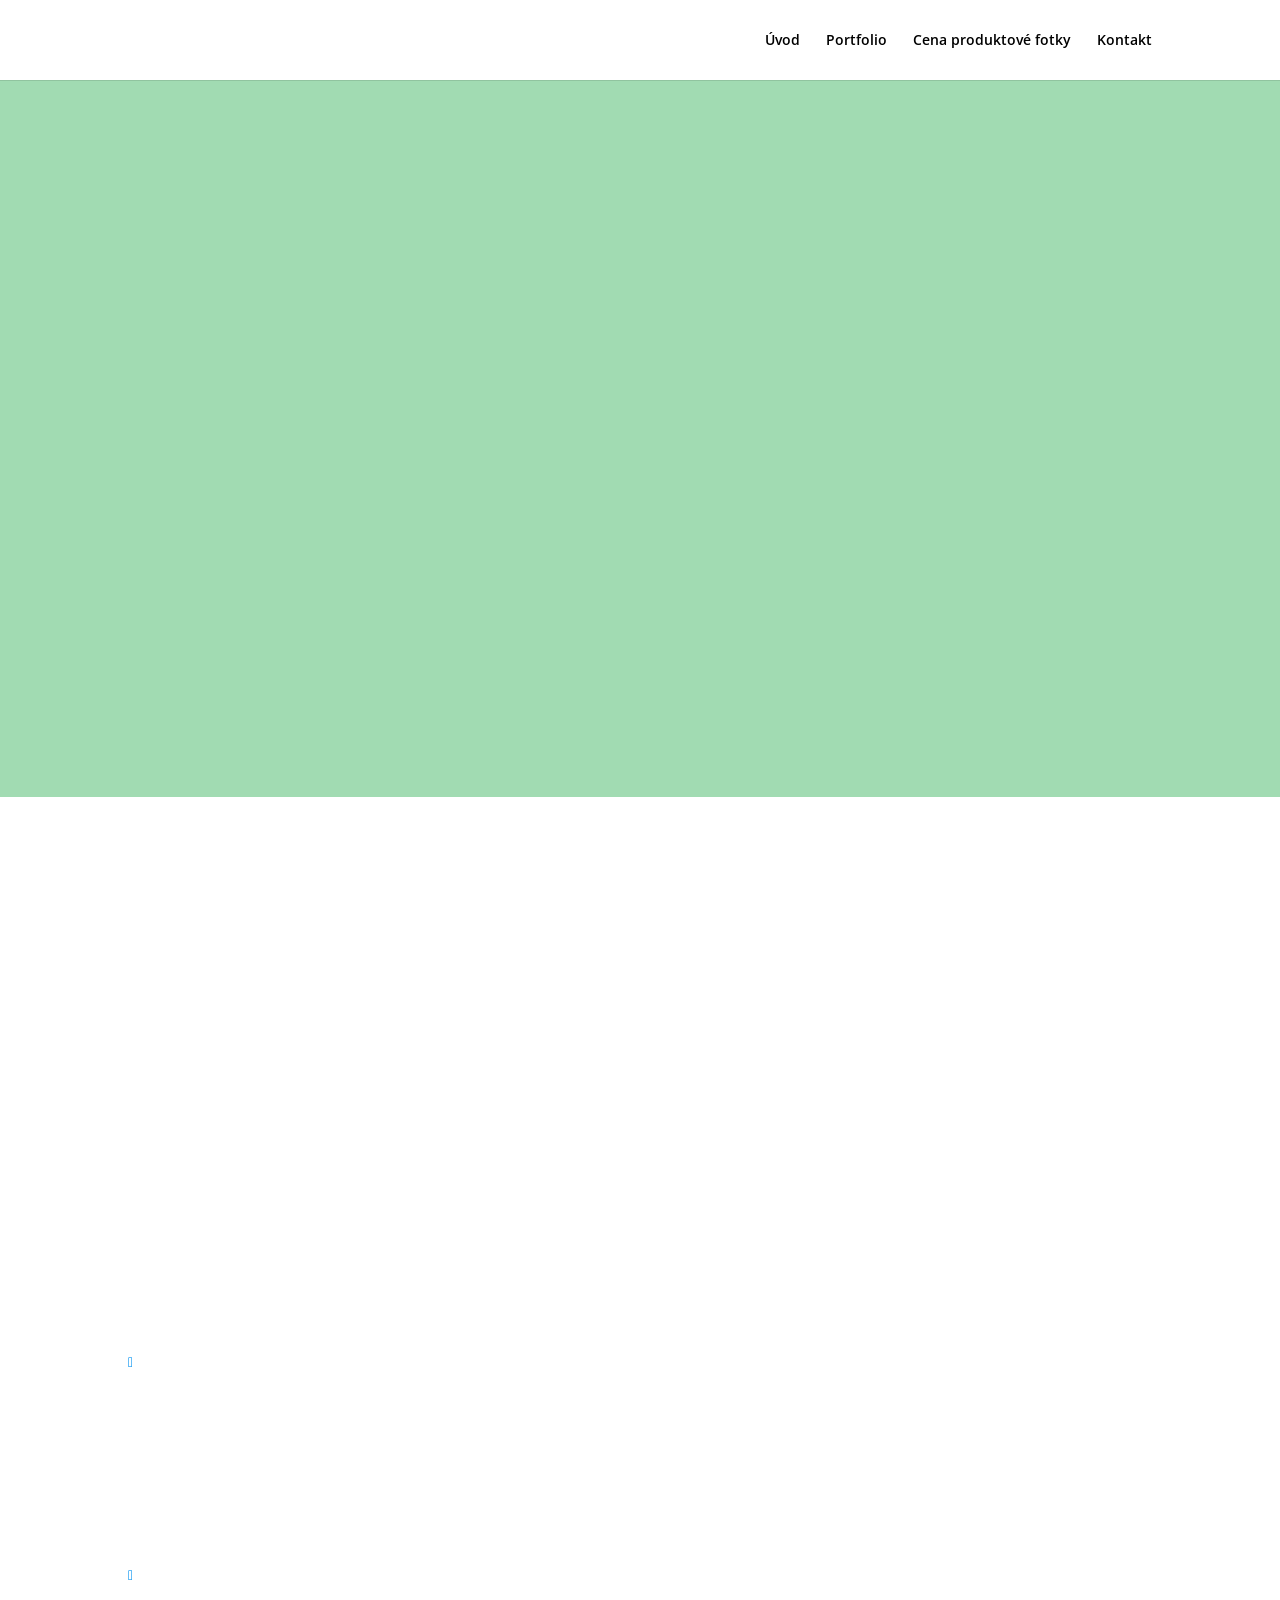
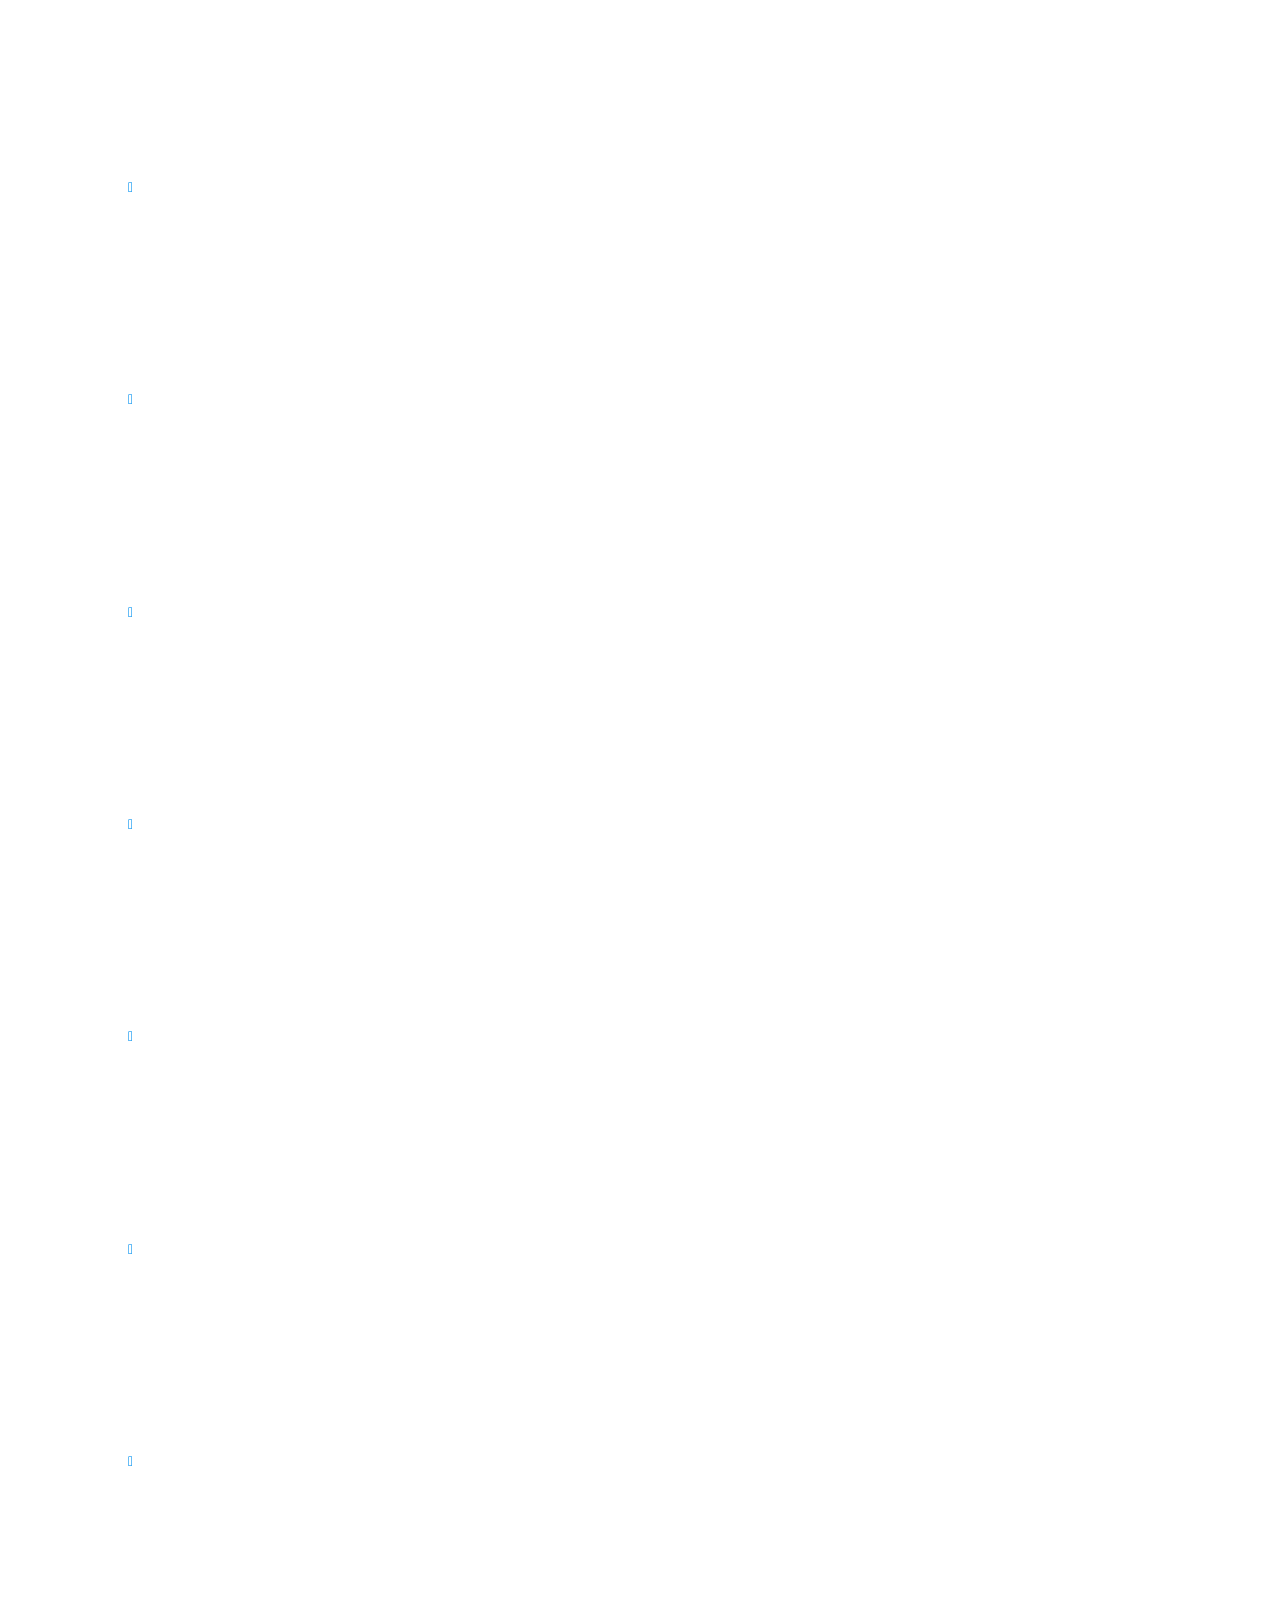
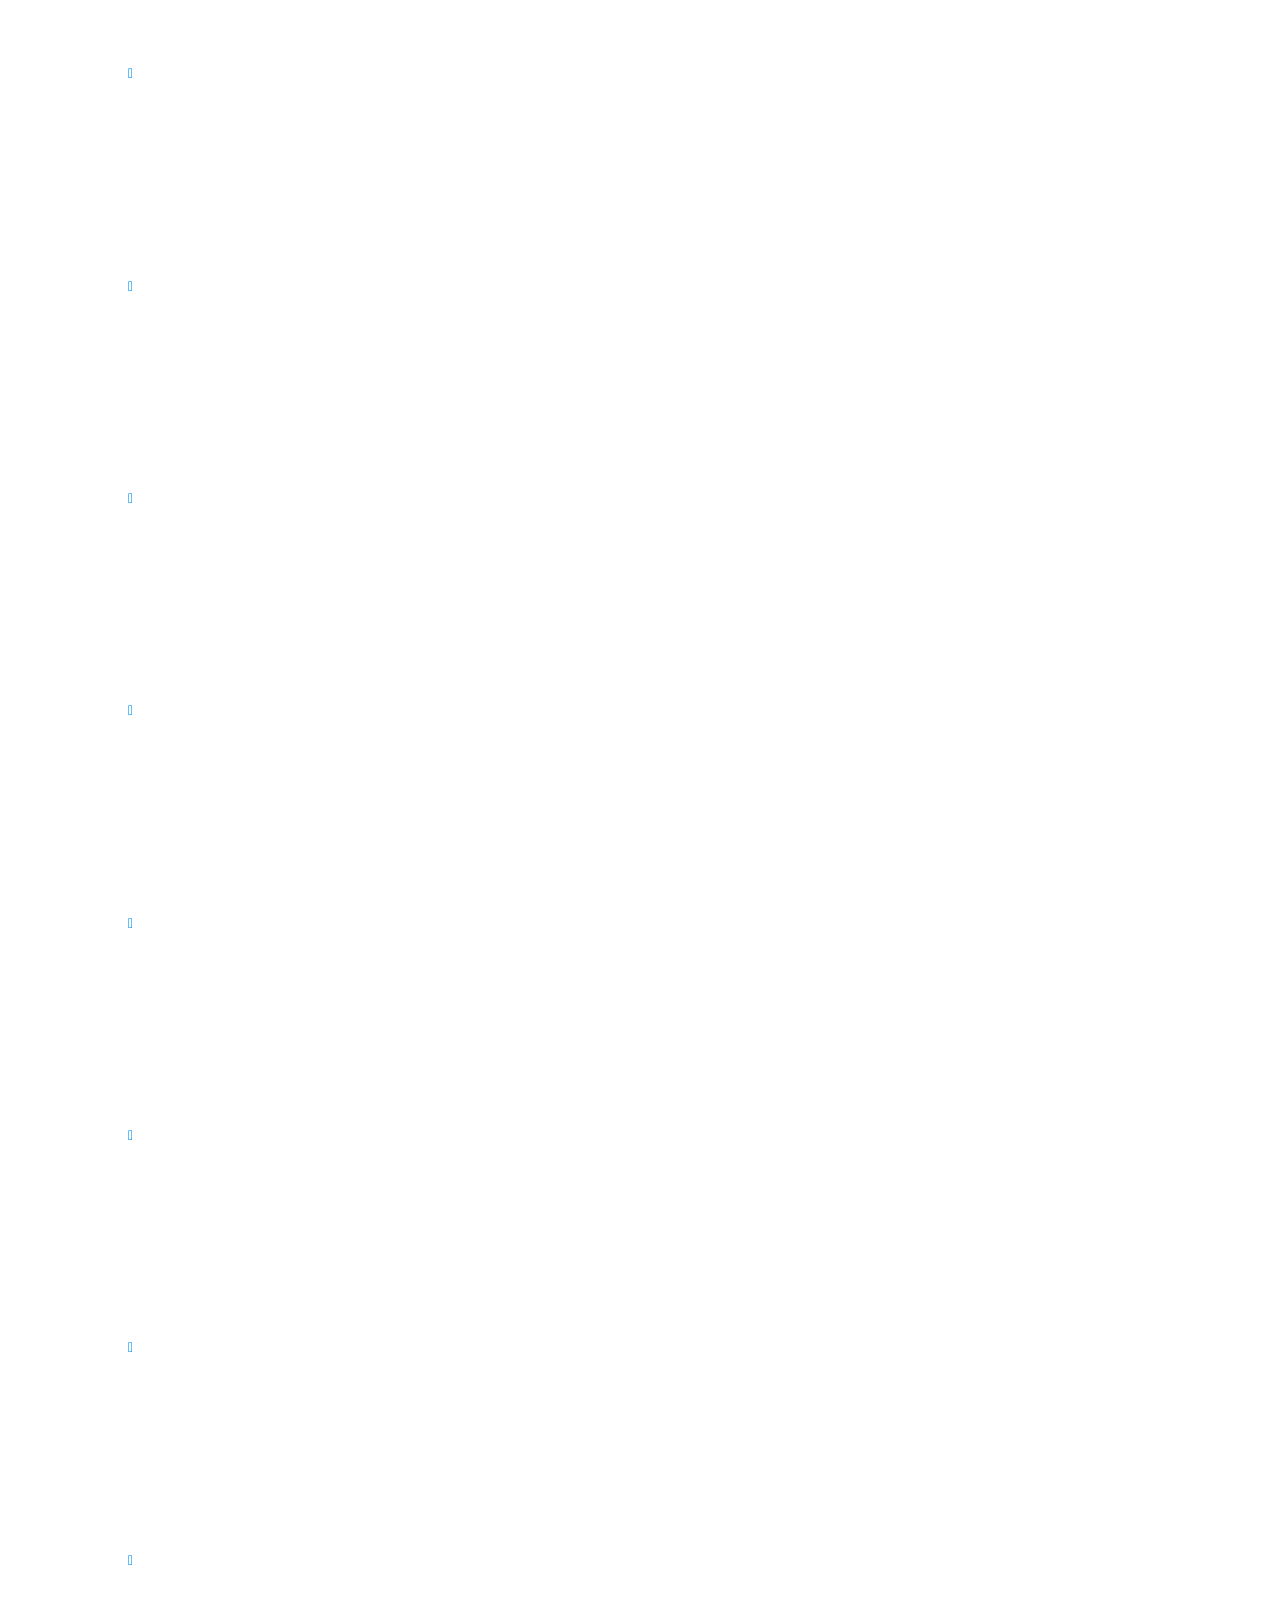
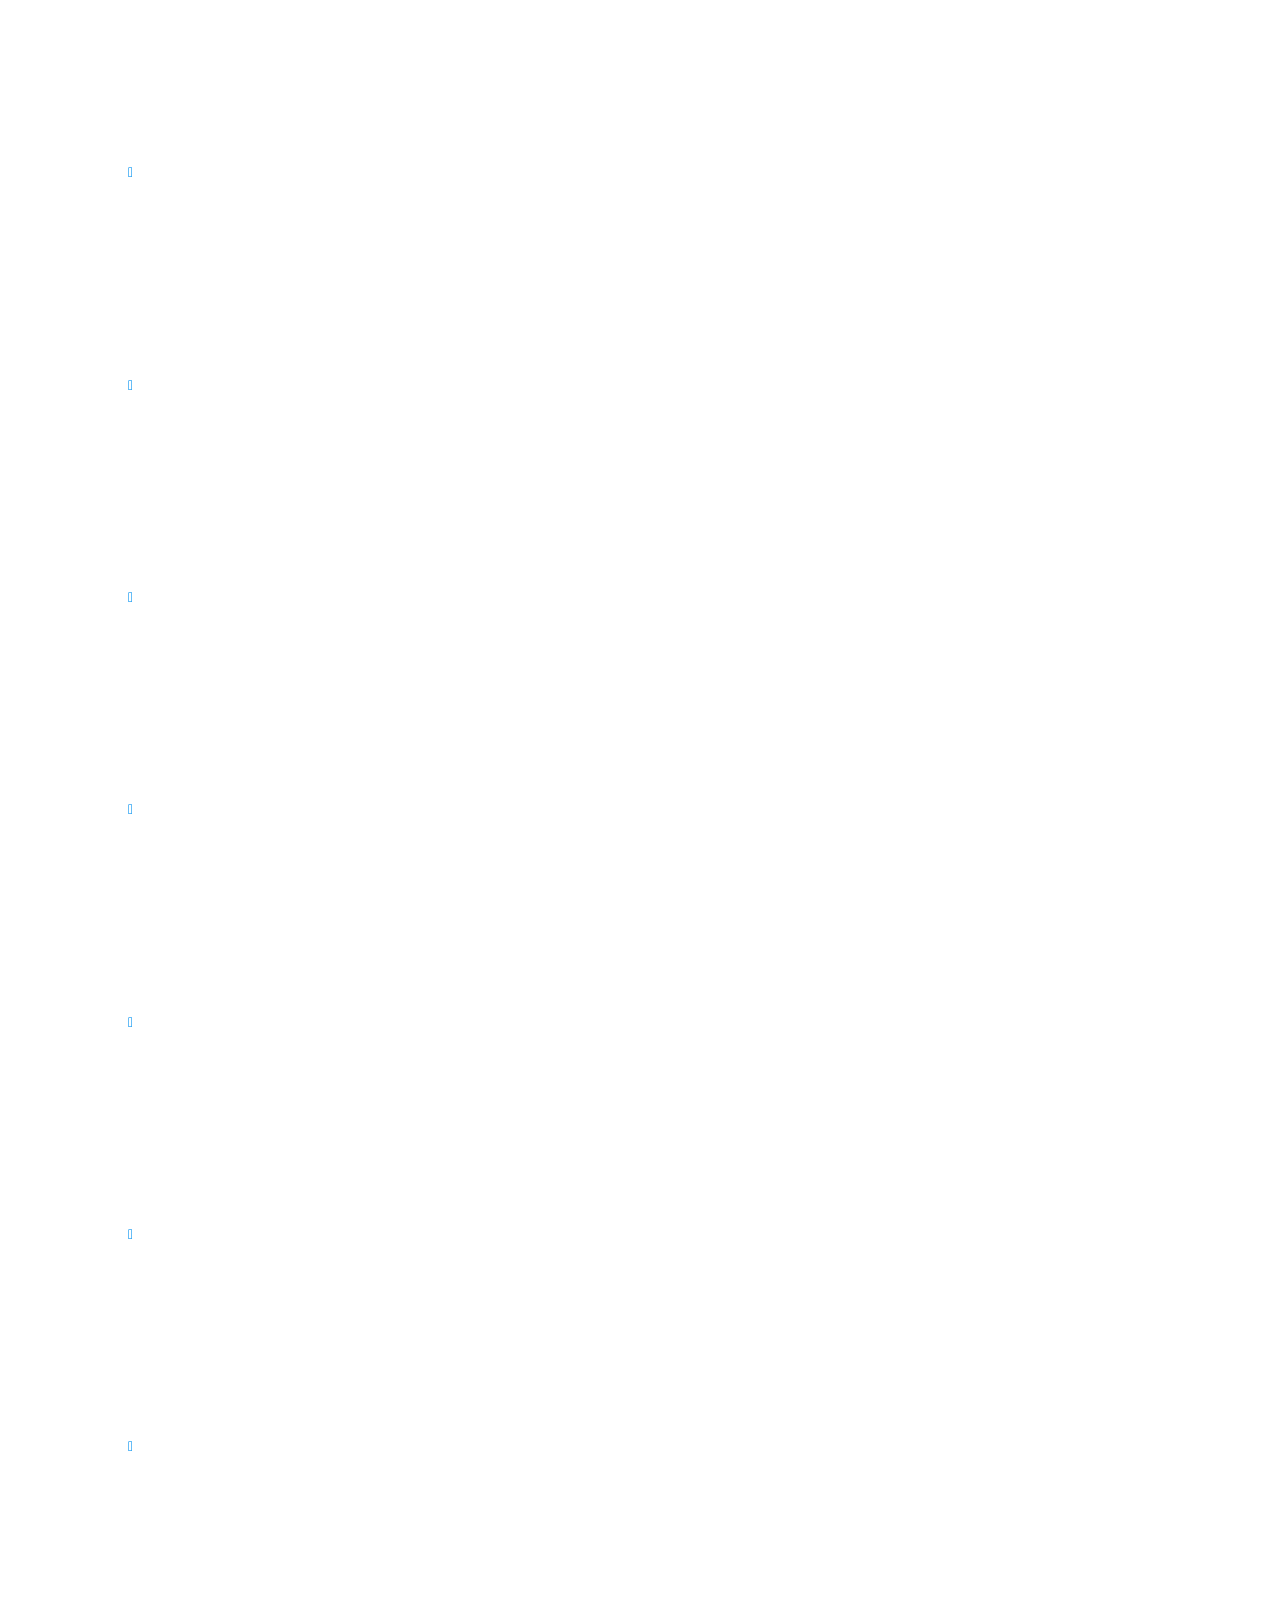
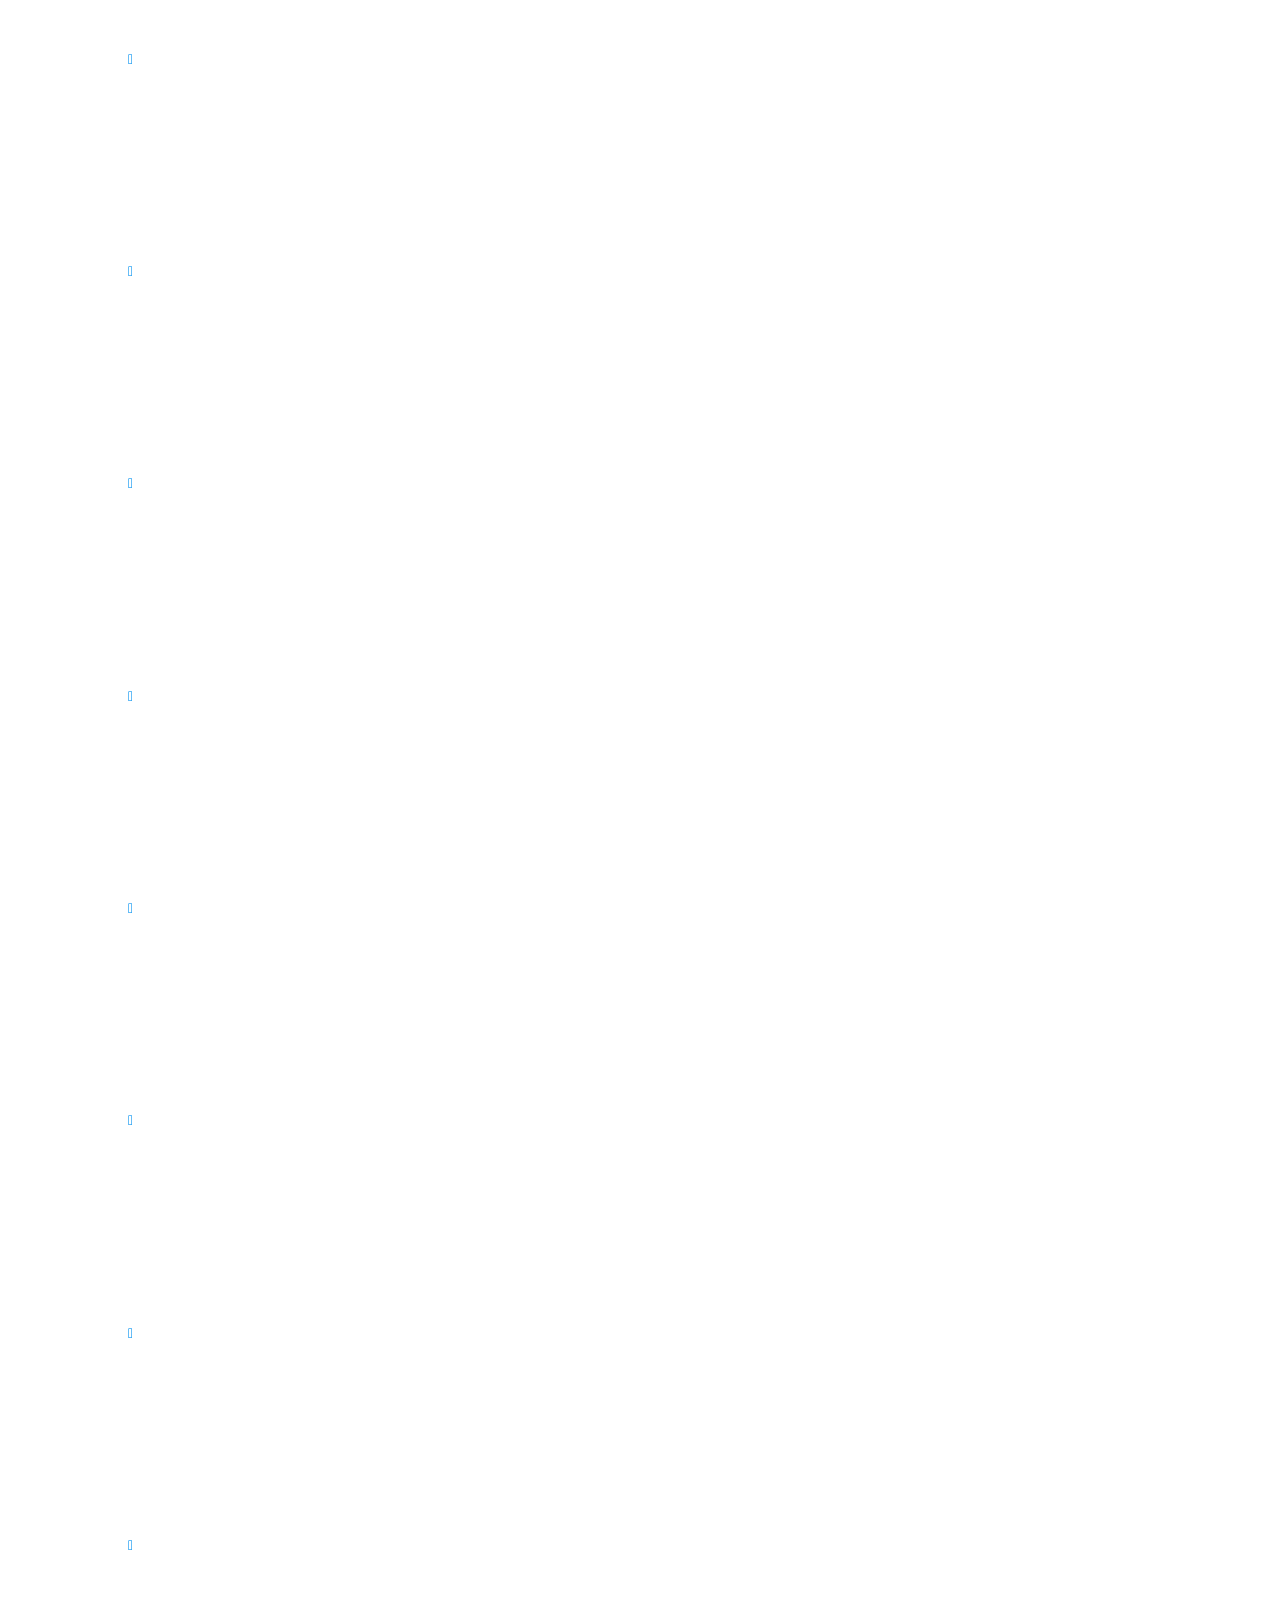
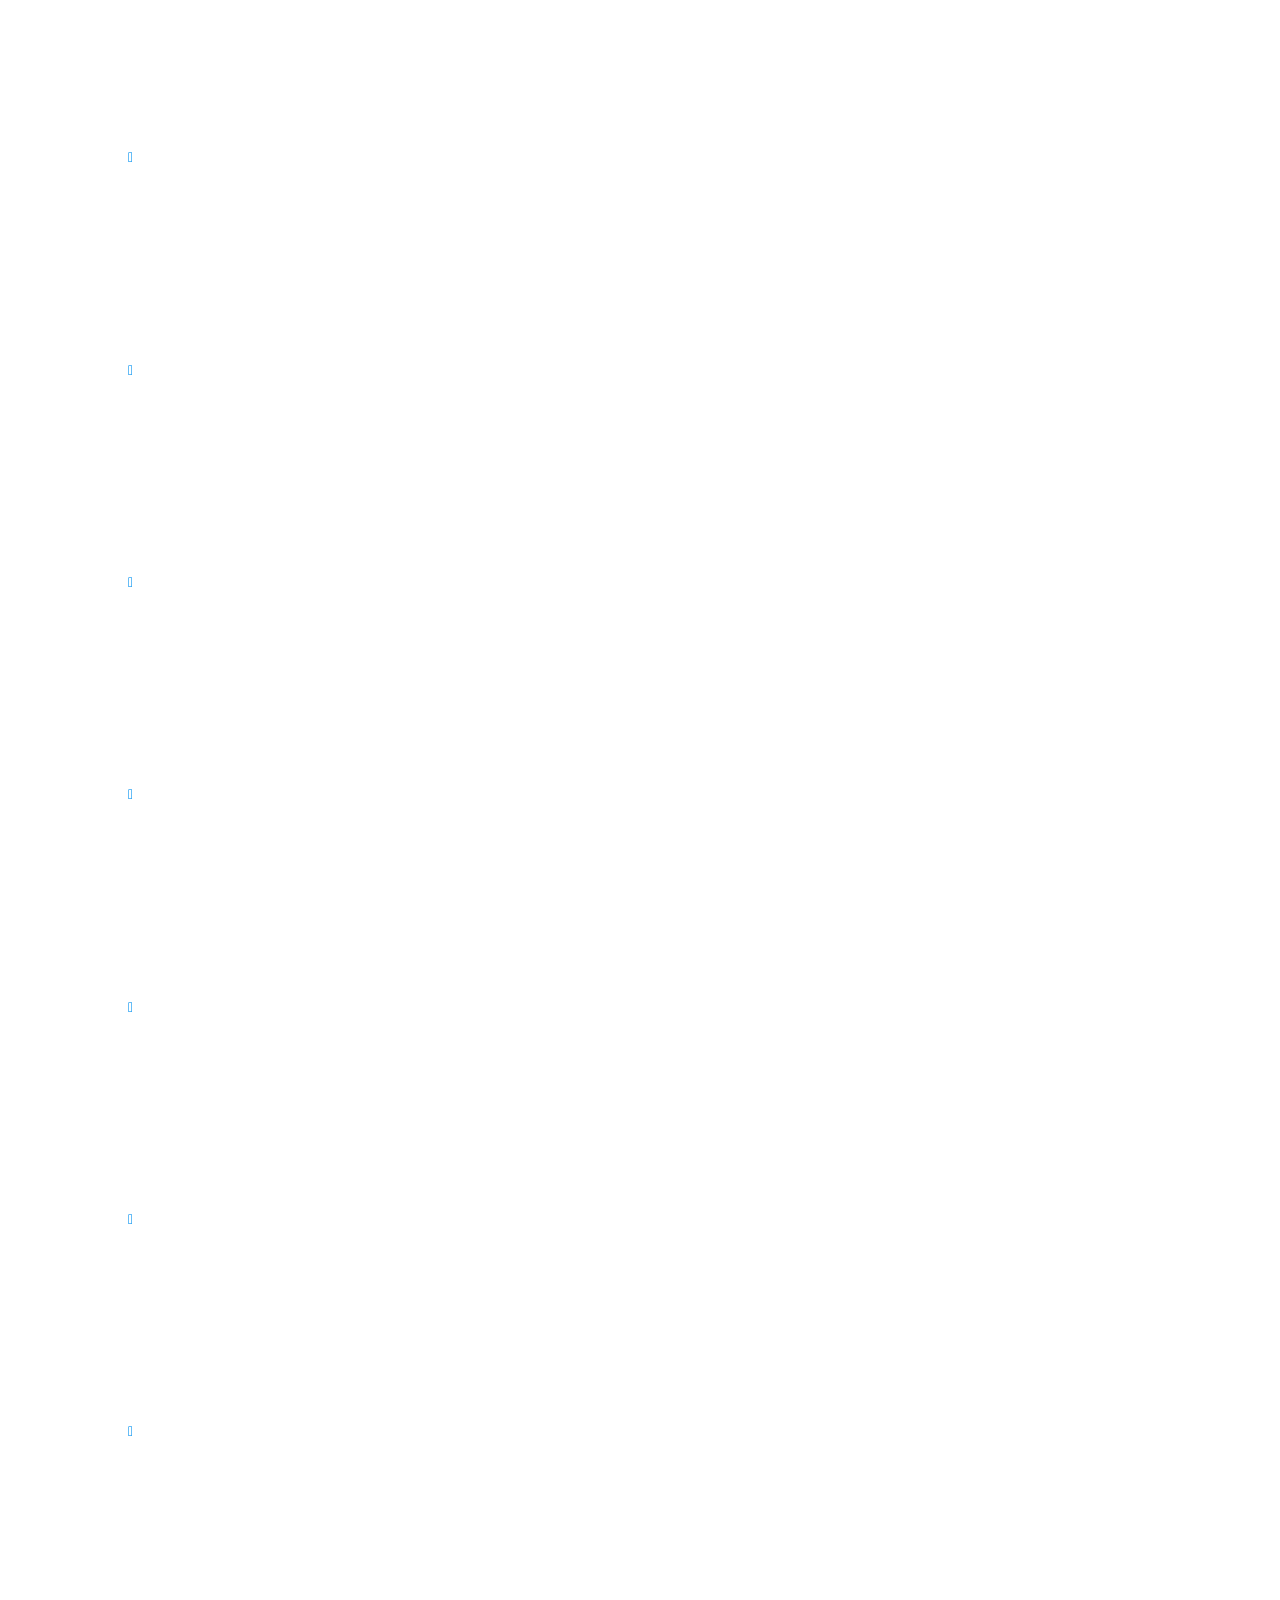
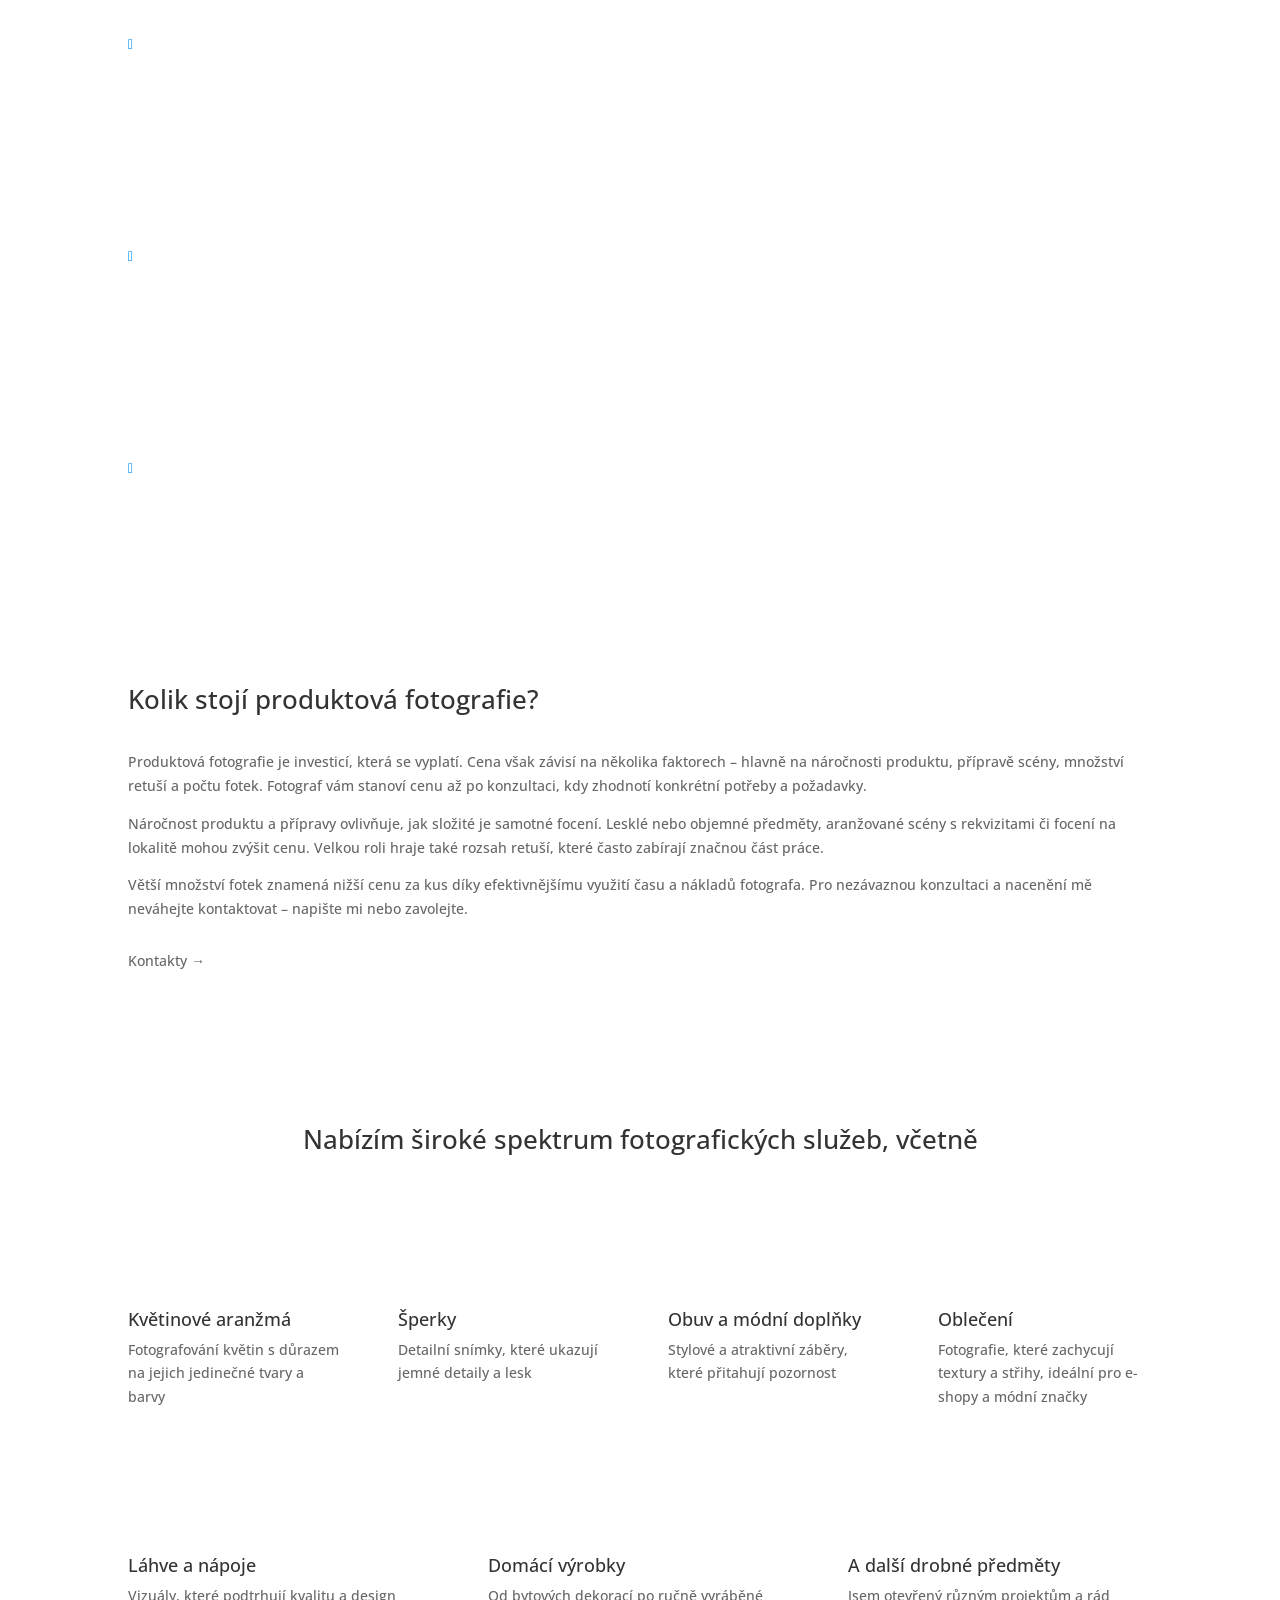
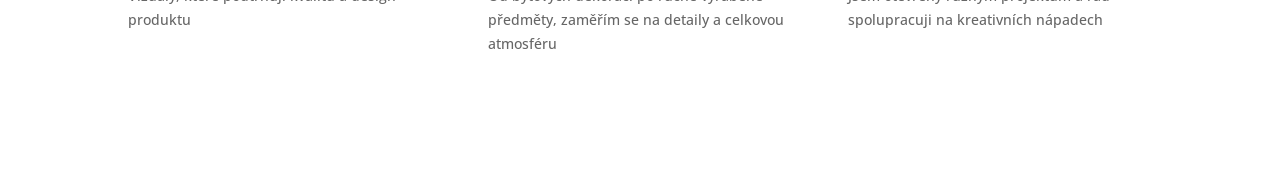
==== docs/index.html @ 2e55b361 "Rename site_assets to docs" ====
<!DOCTYPE html>
<html dir="ltr" lang="cs" prefix="og: https://ogp.me/ns#">
<head>
	<meta charset="UTF-8" />
<meta http-equiv="X-UA-Compatible" content="IE=edge">
	<link rel="pingback" href="https://hofman-photo.cz/xmlrpc.php" />

	<script type="text/javascript">
		document.documentElement.className = 'js';
	</script>
	
	<title>HOFMAN Photo produktová fotografie | hofman-photo.cz</title>

		<!-- All in One SEO 4.8.2 - aioseo.com -->
	<meta name="description" content="Objevte umění produktové fotografie s Ondřejem Hofmanem. Vytvářím atraktivní vizuály, které zvýrazní krásu vašich produktů a zaujmou zákazníky." />
	<meta name="robots" content="max-image-preview:large" />
	<link rel="canonical" href="https://hofman-photo.cz/" />
	<meta name="generator" content="All in One SEO (AIOSEO) 4.8.2" />
		<meta property="og:locale" content="cs_CZ" />
		<meta property="og:site_name" content="hofman-photo.cz -" />
		<meta property="og:type" content="website" />
		<meta property="og:title" content="HOFMAN Photo produktová fotografie | hofman-photo.cz" />
		<meta property="og:description" content="Objevte umění produktové fotografie s Ondřejem Hofmanem. Vytvářím atraktivní vizuály, které zvýrazní krásu vašich produktů a zaujmou zákazníky." />
		<meta property="og:url" content="https://hofman-photo.cz/" />
		<meta property="og:image" content="https://hofman-photo.cz/wp-content/uploads/2024/10/240926_petra_kvetiny091.webp" />
		<meta property="og:image:secure_url" content="https://hofman-photo.cz/wp-content/uploads/2024/10/240926_petra_kvetiny091.webp" />
		<meta property="og:image:width" content="1200" />
		<meta property="og:image:height" content="799" />
		<meta name="twitter:card" content="summary_large_image" />
		<meta name="twitter:title" content="HOFMAN Photo produktová fotografie | hofman-photo.cz" />
		<meta name="twitter:description" content="Objevte umění produktové fotografie s Ondřejem Hofmanem. Vytvářím atraktivní vizuály, které zvýrazní krásu vašich produktů a zaujmou zákazníky." />
		<meta name="twitter:image" content="https://hofman-photo.cz/wp-content/uploads/2024/10/240926_petra_kvetiny091.webp" />
		<script type="application/ld+json" class="aioseo-schema">
			{"@context":"https:\/\/schema.org","@graph":[{"@type":"BreadcrumbList","@id":"https:\/\/hofman-photo.cz\/#breadcrumblist","itemListElement":[{"@type":"ListItem","@id":"https:\/\/hofman-photo.cz\/#listItem","position":1,"name":"Dom\u016f"}]},{"@type":"Organization","@id":"https:\/\/hofman-photo.cz\/#organization","name":"hofman-photo.cz","url":"https:\/\/hofman-photo.cz\/","telephone":"+420604690215","logo":{"@type":"ImageObject","url":"https:\/\/hofman-photo.cz\/wp-content\/uploads\/2024\/10\/240926_petra_kvetiny091.webp","@id":"https:\/\/hofman-photo.cz\/#organizationLogo","width":1200,"height":799},"image":{"@id":"https:\/\/hofman-photo.cz\/#organizationLogo"}},{"@type":"WebPage","@id":"https:\/\/hofman-photo.cz\/#webpage","url":"https:\/\/hofman-photo.cz\/","name":"HOFMAN Photo produktov\u00e1 fotografie | hofman-photo.cz","description":"Objevte um\u011bn\u00ed produktov\u00e9 fotografie s Ond\u0159ejem Hofmanem. Vytv\u00e1\u0159\u00edm atraktivn\u00ed vizu\u00e1ly, kter\u00e9 zv\u00fdrazn\u00ed kr\u00e1su va\u0161ich produkt\u016f a zaujmou z\u00e1kazn\u00edky.","inLanguage":"cs-CZ","isPartOf":{"@id":"https:\/\/hofman-photo.cz\/#website"},"breadcrumb":{"@id":"https:\/\/hofman-photo.cz\/#breadcrumblist"},"datePublished":"2024-10-07T14:31:20+00:00","dateModified":"2025-03-11T09:47:42+00:00"},{"@type":"WebSite","@id":"https:\/\/hofman-photo.cz\/#website","url":"https:\/\/hofman-photo.cz\/","name":"hofman-photo.cz","inLanguage":"cs-CZ","publisher":{"@id":"https:\/\/hofman-photo.cz\/#organization"}}]}
		</script>
		<!-- All in One SEO -->

<link rel='dns-prefetch' href='//www.googletagmanager.com' />
<link rel='dns-prefetch' href='//fonts.googleapis.com' />
<meta content="Divi Child v.1.1.2" name="generator"/><style id='wp-block-library-theme-inline-css' type='text/css'>
.wp-block-audio :where(figcaption){color:#555;font-size:13px;text-align:center}.is-dark-theme .wp-block-audio :where(figcaption){color:#ffffffa6}.wp-block-audio{margin:0 0 1em}.wp-block-code{border:1px solid #ccc;border-radius:4px;font-family:Menlo,Consolas,monaco,monospace;padding:.8em 1em}.wp-block-embed :where(figcaption){color:#555;font-size:13px;text-align:center}.is-dark-theme .wp-block-embed :where(figcaption){color:#ffffffa6}.wp-block-embed{margin:0 0 1em}.blocks-gallery-caption{color:#555;font-size:13px;text-align:center}.is-dark-theme .blocks-gallery-caption{color:#ffffffa6}:root :where(.wp-block-image figcaption){color:#555;font-size:13px;text-align:center}.is-dark-theme :root :where(.wp-block-image figcaption){color:#ffffffa6}.wp-block-image{margin:0 0 1em}.wp-block-pullquote{border-bottom:4px solid;border-top:4px solid;color:currentColor;margin-bottom:1.75em}.wp-block-pullquote cite,.wp-block-pullquote footer,.wp-block-pullquote__citation{color:currentColor;font-size:.8125em;font-style:normal;text-transform:uppercase}.wp-block-quote{border-left:.25em solid;margin:0 0 1.75em;padding-left:1em}.wp-block-quote cite,.wp-block-quote footer{color:currentColor;font-size:.8125em;font-style:normal;position:relative}.wp-block-quote.has-text-align-right{border-left:none;border-right:.25em solid;padding-left:0;padding-right:1em}.wp-block-quote.has-text-align-center{border:none;padding-left:0}.wp-block-quote.is-large,.wp-block-quote.is-style-large,.wp-block-quote.is-style-plain{border:none}.wp-block-search .wp-block-search__label{font-weight:700}.wp-block-search__button{border:1px solid #ccc;padding:.375em .625em}:where(.wp-block-group.has-background){padding:1.25em 2.375em}.wp-block-separator.has-css-opacity{opacity:.4}.wp-block-separator{border:none;border-bottom:2px solid;margin-left:auto;margin-right:auto}.wp-block-separator.has-alpha-channel-opacity{opacity:1}.wp-block-separator:not(.is-style-wide):not(.is-style-dots){width:100px}.wp-block-separator.has-background:not(.is-style-dots){border-bottom:none;height:1px}.wp-block-separator.has-background:not(.is-style-wide):not(.is-style-dots){height:2px}.wp-block-table{margin:0 0 1em}.wp-block-table td,.wp-block-table th{word-break:normal}.wp-block-table :where(figcaption){color:#555;font-size:13px;text-align:center}.is-dark-theme .wp-block-table :where(figcaption){color:#ffffffa6}.wp-block-video :where(figcaption){color:#555;font-size:13px;text-align:center}.is-dark-theme .wp-block-video :where(figcaption){color:#ffffffa6}.wp-block-video{margin:0 0 1em}:root :where(.wp-block-template-part.has-background){margin-bottom:0;margin-top:0;padding:1.25em 2.375em}
</style>
<style id='global-styles-inline-css' type='text/css'>
:root{--wp--preset--aspect-ratio--square: 1;--wp--preset--aspect-ratio--4-3: 4/3;--wp--preset--aspect-ratio--3-4: 3/4;--wp--preset--aspect-ratio--3-2: 3/2;--wp--preset--aspect-ratio--2-3: 2/3;--wp--preset--aspect-ratio--16-9: 16/9;--wp--preset--aspect-ratio--9-16: 9/16;--wp--preset--color--black: #000000;--wp--preset--color--cyan-bluish-gray: #abb8c3;--wp--preset--color--white: #ffffff;--wp--preset--color--pale-pink: #f78da7;--wp--preset--color--vivid-red: #cf2e2e;--wp--preset--color--luminous-vivid-orange: #ff6900;--wp--preset--color--luminous-vivid-amber: #fcb900;--wp--preset--color--light-green-cyan: #7bdcb5;--wp--preset--color--vivid-green-cyan: #00d084;--wp--preset--color--pale-cyan-blue: #8ed1fc;--wp--preset--color--vivid-cyan-blue: #0693e3;--wp--preset--color--vivid-purple: #9b51e0;--wp--preset--gradient--vivid-cyan-blue-to-vivid-purple: linear-gradient(135deg,rgba(6,147,227,1) 0%,rgb(155,81,224) 100%);--wp--preset--gradient--light-green-cyan-to-vivid-green-cyan: linear-gradient(135deg,rgb(122,220,180) 0%,rgb(0,208,130) 100%);--wp--preset--gradient--luminous-vivid-amber-to-luminous-vivid-orange: linear-gradient(135deg,rgba(252,185,0,1) 0%,rgba(255,105,0,1) 100%);--wp--preset--gradient--luminous-vivid-orange-to-vivid-red: linear-gradient(135deg,rgba(255,105,0,1) 0%,rgb(207,46,46) 100%);--wp--preset--gradient--very-light-gray-to-cyan-bluish-gray: linear-gradient(135deg,rgb(238,238,238) 0%,rgb(169,184,195) 100%);--wp--preset--gradient--cool-to-warm-spectrum: linear-gradient(135deg,rgb(74,234,220) 0%,rgb(151,120,209) 20%,rgb(207,42,186) 40%,rgb(238,44,130) 60%,rgb(251,105,98) 80%,rgb(254,248,76) 100%);--wp--preset--gradient--blush-light-purple: linear-gradient(135deg,rgb(255,206,236) 0%,rgb(152,150,240) 100%);--wp--preset--gradient--blush-bordeaux: linear-gradient(135deg,rgb(254,205,165) 0%,rgb(254,45,45) 50%,rgb(107,0,62) 100%);--wp--preset--gradient--luminous-dusk: linear-gradient(135deg,rgb(255,203,112) 0%,rgb(199,81,192) 50%,rgb(65,88,208) 100%);--wp--preset--gradient--pale-ocean: linear-gradient(135deg,rgb(255,245,203) 0%,rgb(182,227,212) 50%,rgb(51,167,181) 100%);--wp--preset--gradient--electric-grass: linear-gradient(135deg,rgb(202,248,128) 0%,rgb(113,206,126) 100%);--wp--preset--gradient--midnight: linear-gradient(135deg,rgb(2,3,129) 0%,rgb(40,116,252) 100%);--wp--preset--font-size--small: 13px;--wp--preset--font-size--medium: 20px;--wp--preset--font-size--large: 36px;--wp--preset--font-size--x-large: 42px;--wp--preset--spacing--20: 0.44rem;--wp--preset--spacing--30: 0.67rem;--wp--preset--spacing--40: 1rem;--wp--preset--spacing--50: 1.5rem;--wp--preset--spacing--60: 2.25rem;--wp--preset--spacing--70: 3.38rem;--wp--preset--spacing--80: 5.06rem;--wp--preset--shadow--natural: 6px 6px 9px rgba(0, 0, 0, 0.2);--wp--preset--shadow--deep: 12px 12px 50px rgba(0, 0, 0, 0.4);--wp--preset--shadow--sharp: 6px 6px 0px rgba(0, 0, 0, 0.2);--wp--preset--shadow--outlined: 6px 6px 0px -3px rgba(255, 255, 255, 1), 6px 6px rgba(0, 0, 0, 1);--wp--preset--shadow--crisp: 6px 6px 0px rgba(0, 0, 0, 1);}:root { --wp--style--global--content-size: 823px;--wp--style--global--wide-size: 1080px; }:where(body) { margin: 0; }.wp-site-blocks > .alignleft { float: left; margin-right: 2em; }.wp-site-blocks > .alignright { float: right; margin-left: 2em; }.wp-site-blocks > .aligncenter { justify-content: center; margin-left: auto; margin-right: auto; }:where(.is-layout-flex){gap: 0.5em;}:where(.is-layout-grid){gap: 0.5em;}.is-layout-flow > .alignleft{float: left;margin-inline-start: 0;margin-inline-end: 2em;}.is-layout-flow > .alignright{float: right;margin-inline-start: 2em;margin-inline-end: 0;}.is-layout-flow > .aligncenter{margin-left: auto !important;margin-right: auto !important;}.is-layout-constrained > .alignleft{float: left;margin-inline-start: 0;margin-inline-end: 2em;}.is-layout-constrained > .alignright{float: right;margin-inline-start: 2em;margin-inline-end: 0;}.is-layout-constrained > .aligncenter{margin-left: auto !important;margin-right: auto !important;}.is-layout-constrained > :where(:not(.alignleft):not(.alignright):not(.alignfull)){max-width: var(--wp--style--global--content-size);margin-left: auto !important;margin-right: auto !important;}.is-layout-constrained > .alignwide{max-width: var(--wp--style--global--wide-size);}body .is-layout-flex{display: flex;}.is-layout-flex{flex-wrap: wrap;align-items: center;}.is-layout-flex > :is(*, div){margin: 0;}body .is-layout-grid{display: grid;}.is-layout-grid > :is(*, div){margin: 0;}body{padding-top: 0px;padding-right: 0px;padding-bottom: 0px;padding-left: 0px;}:root :where(.wp-element-button, .wp-block-button__link){background-color: #32373c;border-width: 0;color: #fff;font-family: inherit;font-size: inherit;line-height: inherit;padding: calc(0.667em + 2px) calc(1.333em + 2px);text-decoration: none;}.has-black-color{color: var(--wp--preset--color--black) !important;}.has-cyan-bluish-gray-color{color: var(--wp--preset--color--cyan-bluish-gray) !important;}.has-white-color{color: var(--wp--preset--color--white) !important;}.has-pale-pink-color{color: var(--wp--preset--color--pale-pink) !important;}.has-vivid-red-color{color: var(--wp--preset--color--vivid-red) !important;}.has-luminous-vivid-orange-color{color: var(--wp--preset--color--luminous-vivid-orange) !important;}.has-luminous-vivid-amber-color{color: var(--wp--preset--color--luminous-vivid-amber) !important;}.has-light-green-cyan-color{color: var(--wp--preset--color--light-green-cyan) !important;}.has-vivid-green-cyan-color{color: var(--wp--preset--color--vivid-green-cyan) !important;}.has-pale-cyan-blue-color{color: var(--wp--preset--color--pale-cyan-blue) !important;}.has-vivid-cyan-blue-color{color: var(--wp--preset--color--vivid-cyan-blue) !important;}.has-vivid-purple-color{color: var(--wp--preset--color--vivid-purple) !important;}.has-black-background-color{background-color: var(--wp--preset--color--black) !important;}.has-cyan-bluish-gray-background-color{background-color: var(--wp--preset--color--cyan-bluish-gray) !important;}.has-white-background-color{background-color: var(--wp--preset--color--white) !important;}.has-pale-pink-background-color{background-color: var(--wp--preset--color--pale-pink) !important;}.has-vivid-red-background-color{background-color: var(--wp--preset--color--vivid-red) !important;}.has-luminous-vivid-orange-background-color{background-color: var(--wp--preset--color--luminous-vivid-orange) !important;}.has-luminous-vivid-amber-background-color{background-color: var(--wp--preset--color--luminous-vivid-amber) !important;}.has-light-green-cyan-background-color{background-color: var(--wp--preset--color--light-green-cyan) !important;}.has-vivid-green-cyan-background-color{background-color: var(--wp--preset--color--vivid-green-cyan) !important;}.has-pale-cyan-blue-background-color{background-color: var(--wp--preset--color--pale-cyan-blue) !important;}.has-vivid-cyan-blue-background-color{background-color: var(--wp--preset--color--vivid-cyan-blue) !important;}.has-vivid-purple-background-color{background-color: var(--wp--preset--color--vivid-purple) !important;}.has-black-border-color{border-color: var(--wp--preset--color--black) !important;}.has-cyan-bluish-gray-border-color{border-color: var(--wp--preset--color--cyan-bluish-gray) !important;}.has-white-border-color{border-color: var(--wp--preset--color--white) !important;}.has-pale-pink-border-color{border-color: var(--wp--preset--color--pale-pink) !important;}.has-vivid-red-border-color{border-color: var(--wp--preset--color--vivid-red) !important;}.has-luminous-vivid-orange-border-color{border-color: var(--wp--preset--color--luminous-vivid-orange) !important;}.has-luminous-vivid-amber-border-color{border-color: var(--wp--preset--color--luminous-vivid-amber) !important;}.has-light-green-cyan-border-color{border-color: var(--wp--preset--color--light-green-cyan) !important;}.has-vivid-green-cyan-border-color{border-color: var(--wp--preset--color--vivid-green-cyan) !important;}.has-pale-cyan-blue-border-color{border-color: var(--wp--preset--color--pale-cyan-blue) !important;}.has-vivid-cyan-blue-border-color{border-color: var(--wp--preset--color--vivid-cyan-blue) !important;}.has-vivid-purple-border-color{border-color: var(--wp--preset--color--vivid-purple) !important;}.has-vivid-cyan-blue-to-vivid-purple-gradient-background{background: var(--wp--preset--gradient--vivid-cyan-blue-to-vivid-purple) !important;}.has-light-green-cyan-to-vivid-green-cyan-gradient-background{background: var(--wp--preset--gradient--light-green-cyan-to-vivid-green-cyan) !important;}.has-luminous-vivid-amber-to-luminous-vivid-orange-gradient-background{background: var(--wp--preset--gradient--luminous-vivid-amber-to-luminous-vivid-orange) !important;}.has-luminous-vivid-orange-to-vivid-red-gradient-background{background: var(--wp--preset--gradient--luminous-vivid-orange-to-vivid-red) !important;}.has-very-light-gray-to-cyan-bluish-gray-gradient-background{background: var(--wp--preset--gradient--very-light-gray-to-cyan-bluish-gray) !important;}.has-cool-to-warm-spectrum-gradient-background{background: var(--wp--preset--gradient--cool-to-warm-spectrum) !important;}.has-blush-light-purple-gradient-background{background: var(--wp--preset--gradient--blush-light-purple) !important;}.has-blush-bordeaux-gradient-background{background: var(--wp--preset--gradient--blush-bordeaux) !important;}.has-luminous-dusk-gradient-background{background: var(--wp--preset--gradient--luminous-dusk) !important;}.has-pale-ocean-gradient-background{background: var(--wp--preset--gradient--pale-ocean) !important;}.has-electric-grass-gradient-background{background: var(--wp--preset--gradient--electric-grass) !important;}.has-midnight-gradient-background{background: var(--wp--preset--gradient--midnight) !important;}.has-small-font-size{font-size: var(--wp--preset--font-size--small) !important;}.has-medium-font-size{font-size: var(--wp--preset--font-size--medium) !important;}.has-large-font-size{font-size: var(--wp--preset--font-size--large) !important;}.has-x-large-font-size{font-size: var(--wp--preset--font-size--x-large) !important;}
:where(.wp-block-post-template.is-layout-flex){gap: 1.25em;}:where(.wp-block-post-template.is-layout-grid){gap: 1.25em;}
:where(.wp-block-columns.is-layout-flex){gap: 2em;}:where(.wp-block-columns.is-layout-grid){gap: 2em;}
:root :where(.wp-block-pullquote){font-size: 1.5em;line-height: 1.6;}
</style>
<link rel='stylesheet' id='cmplz-general-css' href='https://hofman-photo.cz/wp-content/plugins/complianz-gdpr/assets/css/cookieblocker.min.css?ver=1729248960' type='text/css' media='all' />
<link rel='stylesheet' id='et-divi-open-sans-css' href='https://fonts.googleapis.com/css?family=Open+Sans:300italic,400italic,600italic,700italic,800italic,400,300,600,700,800&#038;subset=latin,latin-ext&#038;display=swap' type='text/css' media='all' />
<style id='divi-style-parent-inline-inline-css' type='text/css'>
/*!
Theme Name: Divi
Theme URI: http://www.elegantthemes.com/gallery/divi/
Version: 4.27.2
Description: Smart. Flexible. Beautiful. Divi is the most powerful theme in our collection.
Author: Elegant Themes
Author URI: http://www.elegantthemes.com
License: GNU General Public License v2
License URI: http://www.gnu.org/licenses/gpl-2.0.html
*/

a,abbr,acronym,address,applet,b,big,blockquote,body,center,cite,code,dd,del,dfn,div,dl,dt,em,fieldset,font,form,h1,h2,h3,h4,h5,h6,html,i,iframe,img,ins,kbd,label,legend,li,object,ol,p,pre,q,s,samp,small,span,strike,strong,sub,sup,tt,u,ul,var{margin:0;padding:0;border:0;outline:0;font-size:100%;-ms-text-size-adjust:100%;-webkit-text-size-adjust:100%;vertical-align:baseline;background:transparent}body{line-height:1}ol,ul{list-style:none}blockquote,q{quotes:none}blockquote:after,blockquote:before,q:after,q:before{content:"";content:none}blockquote{margin:20px 0 30px;border-left:5px solid;padding-left:20px}:focus{outline:0}del{text-decoration:line-through}pre{overflow:auto;padding:10px}figure{margin:0}table{border-collapse:collapse;border-spacing:0}article,aside,footer,header,hgroup,nav,section{display:block}body{font-family:Open Sans,Arial,sans-serif;font-size:14px;color:#666;background-color:#fff;line-height:1.7em;font-weight:500;-webkit-font-smoothing:antialiased;-moz-osx-font-smoothing:grayscale}body.page-template-page-template-blank-php #page-container{padding-top:0!important}body.et_cover_background{background-size:cover!important;background-position:top!important;background-repeat:no-repeat!important;background-attachment:fixed}a{color:#2ea3f2}a,a:hover{text-decoration:none}p{padding-bottom:1em}p:not(.has-background):last-of-type{padding-bottom:0}p.et_normal_padding{padding-bottom:1em}strong{font-weight:700}cite,em,i{font-style:italic}code,pre{font-family:Courier New,monospace;margin-bottom:10px}ins{text-decoration:none}sub,sup{height:0;line-height:1;position:relative;vertical-align:baseline}sup{bottom:.8em}sub{top:.3em}dl{margin:0 0 1.5em}dl dt{font-weight:700}dd{margin-left:1.5em}blockquote p{padding-bottom:0}embed,iframe,object,video{max-width:100%}h1,h2,h3,h4,h5,h6{color:#333;padding-bottom:10px;line-height:1em;font-weight:500}h1 a,h2 a,h3 a,h4 a,h5 a,h6 a{color:inherit}h1{font-size:30px}h2{font-size:26px}h3{font-size:22px}h4{font-size:18px}h5{font-size:16px}h6{font-size:14px}input{-webkit-appearance:none}input[type=checkbox]{-webkit-appearance:checkbox}input[type=radio]{-webkit-appearance:radio}input.text,input.title,input[type=email],input[type=password],input[type=tel],input[type=text],select,textarea{background-color:#fff;border:1px solid #bbb;padding:2px;color:#4e4e4e}input.text:focus,input.title:focus,input[type=text]:focus,select:focus,textarea:focus{border-color:#2d3940;color:#3e3e3e}input.text,input.title,input[type=text],select,textarea{margin:0}textarea{padding:4px}button,input,select,textarea{font-family:inherit}img{max-width:100%;height:auto}.clear{clear:both}br.clear{margin:0;padding:0}.pagination{clear:both}#et_search_icon:hover,.et-social-icon a:hover,.et_password_protected_form .et_submit_button,.form-submit .et_pb_buttontton.alt.disabled,.nav-single a,.posted_in a{color:#2ea3f2}.et-search-form,blockquote{border-color:#2ea3f2}#main-content{background-color:#fff}.container{width:80%;max-width:1080px;margin:auto;position:relative}body:not(.et-tb) #main-content .container,body:not(.et-tb-has-header) #main-content .container{padding-top:58px}.et_full_width_page #main-content .container:before{display:none}.main_title{margin-bottom:20px}.et_password_protected_form .et_submit_button:hover,.form-submit .et_pb_button:hover{background:rgba(0,0,0,.05)}.et_button_icon_visible .et_pb_button{padding-right:2em;padding-left:.7em}.et_button_icon_visible .et_pb_button:after{opacity:1;margin-left:0}.et_button_left .et_pb_button:hover:after{left:.15em}.et_button_left .et_pb_button:after{margin-left:0;left:1em}.et_button_icon_visible.et_button_left .et_pb_button,.et_button_left .et_pb_button:hover,.et_button_left .et_pb_module .et_pb_button:hover{padding-left:2em;padding-right:.7em}.et_button_icon_visible.et_button_left .et_pb_button:after,.et_button_left .et_pb_button:hover:after{left:.15em}.et_password_protected_form .et_submit_button:hover,.form-submit .et_pb_button:hover{padding:.3em 1em}.et_button_no_icon .et_pb_button:after{display:none}.et_button_no_icon.et_button_icon_visible.et_button_left .et_pb_button,.et_button_no_icon.et_button_left .et_pb_button:hover,.et_button_no_icon .et_pb_button,.et_button_no_icon .et_pb_button:hover{padding:.3em 1em!important}.et_button_custom_icon .et_pb_button:after{line-height:1.7em}.et_button_custom_icon.et_button_icon_visible .et_pb_button:after,.et_button_custom_icon .et_pb_button:hover:after{margin-left:.3em}#left-area .post_format-post-format-gallery .wp-block-gallery:first-of-type{padding:0;margin-bottom:-16px}.entry-content table:not(.variations){border:1px solid #eee;margin:0 0 15px;text-align:left;width:100%}.entry-content thead th,.entry-content tr th{color:#555;font-weight:700;padding:9px 24px}.entry-content tr td{border-top:1px solid #eee;padding:6px 24px}#left-area ul,.entry-content ul,.et-l--body ul,.et-l--footer ul,.et-l--header ul{list-style-type:disc;padding:0 0 23px 1em;line-height:26px}#left-area ol,.entry-content ol,.et-l--body ol,.et-l--footer ol,.et-l--header ol{list-style-type:decimal;list-style-position:inside;padding:0 0 23px;line-height:26px}#left-area ul li ul,.entry-content ul li ol{padding:2px 0 2px 20px}#left-area ol li ul,.entry-content ol li ol,.et-l--body ol li ol,.et-l--footer ol li ol,.et-l--header ol li ol{padding:2px 0 2px 35px}#left-area ul.wp-block-gallery{display:-webkit-box;display:-ms-flexbox;display:flex;-ms-flex-wrap:wrap;flex-wrap:wrap;list-style-type:none;padding:0}#left-area ul.products{padding:0!important;line-height:1.7!important;list-style:none!important}.gallery-item a{display:block}.gallery-caption,.gallery-item a{width:90%}#wpadminbar{z-index:100001}#left-area .post-meta{font-size:14px;padding-bottom:15px}#left-area .post-meta a{text-decoration:none;color:#666}#left-area .et_featured_image{padding-bottom:7px}.single .post{padding-bottom:25px}body.single .et_audio_content{margin-bottom:-6px}.nav-single a{text-decoration:none;color:#2ea3f2;font-size:14px;font-weight:400}.nav-previous{float:left}.nav-next{float:right}.et_password_protected_form p input{background-color:#eee;border:none!important;width:100%!important;border-radius:0!important;font-size:14px;color:#999!important;padding:16px!important;-webkit-box-sizing:border-box;box-sizing:border-box}.et_password_protected_form label{display:none}.et_password_protected_form .et_submit_button{font-family:inherit;display:block;float:right;margin:8px auto 0;cursor:pointer}.post-password-required p.nocomments.container{max-width:100%}.post-password-required p.nocomments.container:before{display:none}.aligncenter,div.post .new-post .aligncenter{display:block;margin-left:auto;margin-right:auto}.wp-caption{border:1px solid #ddd;text-align:center;background-color:#f3f3f3;margin-bottom:10px;max-width:96%;padding:8px}.wp-caption.alignleft{margin:0 30px 20px 0}.wp-caption.alignright{margin:0 0 20px 30px}.wp-caption img{margin:0;padding:0;border:0}.wp-caption p.wp-caption-text{font-size:12px;padding:0 4px 5px;margin:0}.alignright{float:right}.alignleft{float:left}img.alignleft{display:inline;float:left;margin-right:15px}img.alignright{display:inline;float:right;margin-left:15px}.page.et_pb_pagebuilder_layout #main-content{background-color:transparent}body #main-content .et_builder_inner_content>h1,body #main-content .et_builder_inner_content>h2,body #main-content .et_builder_inner_content>h3,body #main-content .et_builder_inner_content>h4,body #main-content .et_builder_inner_content>h5,body #main-content .et_builder_inner_content>h6{line-height:1.4em}body #main-content .et_builder_inner_content>p{line-height:1.7em}.wp-block-pullquote{margin:20px 0 30px}.wp-block-pullquote.has-background blockquote{border-left:none}.wp-block-group.has-background{padding:1.5em 1.5em .5em}@media (min-width:981px){#left-area{width:79.125%;padding-bottom:23px}#main-content .container:before{content:"";position:absolute;top:0;height:100%;width:1px;background-color:#e2e2e2}.et_full_width_page #left-area,.et_no_sidebar #left-area{float:none;width:100%!important}.et_full_width_page #left-area{padding-bottom:0}.et_no_sidebar #main-content .container:before{display:none}}@media (max-width:980px){#page-container{padding-top:80px}.et-tb #page-container,.et-tb-has-header #page-container{padding-top:0!important}#left-area,#sidebar{width:100%!important}#main-content .container:before{display:none!important}.et_full_width_page .et_gallery_item:nth-child(4n+1){clear:none}}@media print{#page-container{padding-top:0!important}}#wp-admin-bar-et-use-visual-builder a:before{font-family:ETmodules!important;content:"\e625";font-size:30px!important;width:28px;margin-top:-3px;color:#974df3!important}#wp-admin-bar-et-use-visual-builder:hover a:before{color:#fff!important}#wp-admin-bar-et-use-visual-builder:hover a,#wp-admin-bar-et-use-visual-builder a:hover{transition:background-color .5s ease;-webkit-transition:background-color .5s ease;-moz-transition:background-color .5s ease;background-color:#7e3bd0!important;color:#fff!important}* html .clearfix,:first-child+html .clearfix{zoom:1}.iphone .et_pb_section_video_bg video::-webkit-media-controls-start-playback-button{display:none!important;-webkit-appearance:none}.et_mobile_device .et_pb_section_parallax .et_pb_parallax_css{background-attachment:scroll}.et-social-facebook a.icon:before{content:"\e093"}.et-social-twitter a.icon:before{content:"\e094"}.et-social-google-plus a.icon:before{content:"\e096"}.et-social-instagram a.icon:before{content:"\e09a"}.et-social-rss a.icon:before{content:"\e09e"}.ai1ec-single-event:after{content:" ";display:table;clear:both}.evcal_event_details .evcal_evdata_cell .eventon_details_shading_bot.eventon_details_shading_bot{z-index:3}.wp-block-divi-layout{margin-bottom:1em}*{-webkit-box-sizing:border-box;box-sizing:border-box}#et-info-email:before,#et-info-phone:before,#et_search_icon:before,.comment-reply-link:after,.et-cart-info span:before,.et-pb-arrow-next:before,.et-pb-arrow-prev:before,.et-social-icon a:before,.et_audio_container .mejs-playpause-button button:before,.et_audio_container .mejs-volume-button button:before,.et_overlay:before,.et_password_protected_form .et_submit_button:after,.et_pb_button:after,.et_pb_contact_reset:after,.et_pb_contact_submit:after,.et_pb_font_icon:before,.et_pb_newsletter_button:after,.et_pb_pricing_table_button:after,.et_pb_promo_button:after,.et_pb_testimonial:before,.et_pb_toggle_title:before,.form-submit .et_pb_button:after,.mobile_menu_bar:before,a.et_pb_more_button:after{font-family:ETmodules!important;speak:none;font-style:normal;font-weight:400;-webkit-font-feature-settings:normal;font-feature-settings:normal;font-variant:normal;text-transform:none;line-height:1;-webkit-font-smoothing:antialiased;-moz-osx-font-smoothing:grayscale;text-shadow:0 0;direction:ltr}.et-pb-icon,.et_pb_custom_button_icon.et_pb_button:after,.et_pb_login .et_pb_custom_button_icon.et_pb_button:after,.et_pb_woo_custom_button_icon .button.et_pb_custom_button_icon.et_pb_button:after,.et_pb_woo_custom_button_icon .button.et_pb_custom_button_icon.et_pb_button:hover:after{content:attr(data-icon)}.et-pb-icon{font-family:ETmodules;speak:none;font-weight:400;-webkit-font-feature-settings:normal;font-feature-settings:normal;font-variant:normal;text-transform:none;line-height:1;-webkit-font-smoothing:antialiased;font-size:96px;font-style:normal;display:inline-block;-webkit-box-sizing:border-box;box-sizing:border-box;direction:ltr}#et-ajax-saving{display:none;-webkit-transition:background .3s,-webkit-box-shadow .3s;transition:background .3s,-webkit-box-shadow .3s;transition:background .3s,box-shadow .3s;transition:background .3s,box-shadow .3s,-webkit-box-shadow .3s;-webkit-box-shadow:rgba(0,139,219,.247059) 0 0 60px;box-shadow:0 0 60px rgba(0,139,219,.247059);position:fixed;top:50%;left:50%;width:50px;height:50px;background:#fff;border-radius:50px;margin:-25px 0 0 -25px;z-index:999999;text-align:center}#et-ajax-saving img{margin:9px}.et-safe-mode-indicator,.et-safe-mode-indicator:focus,.et-safe-mode-indicator:hover{-webkit-box-shadow:0 5px 10px rgba(41,196,169,.15);box-shadow:0 5px 10px rgba(41,196,169,.15);background:#29c4a9;color:#fff;font-size:14px;font-weight:600;padding:12px;line-height:16px;border-radius:3px;position:fixed;bottom:30px;right:30px;z-index:999999;text-decoration:none;font-family:Open Sans,sans-serif;-webkit-font-smoothing:antialiased;-moz-osx-font-smoothing:grayscale}.et_pb_button{font-size:20px;font-weight:500;padding:.3em 1em;line-height:1.7em!important;background-color:transparent;background-size:cover;background-position:50%;background-repeat:no-repeat;border:2px solid;border-radius:3px;-webkit-transition-duration:.2s;transition-duration:.2s;-webkit-transition-property:all!important;transition-property:all!important}.et_pb_button,.et_pb_button_inner{position:relative}.et_pb_button:hover,.et_pb_module .et_pb_button:hover{border:2px solid transparent;padding:.3em 2em .3em .7em}.et_pb_button:hover{background-color:hsla(0,0%,100%,.2)}.et_pb_bg_layout_light.et_pb_button:hover,.et_pb_bg_layout_light .et_pb_button:hover{background-color:rgba(0,0,0,.05)}.et_pb_button:after,.et_pb_button:before{font-size:32px;line-height:1em;content:"\35";opacity:0;position:absolute;margin-left:-1em;-webkit-transition:all .2s;transition:all .2s;text-transform:none;-webkit-font-feature-settings:"kern" off;font-feature-settings:"kern" off;font-variant:none;font-style:normal;font-weight:400;text-shadow:none}.et_pb_button.et_hover_enabled:hover:after,.et_pb_button.et_pb_hovered:hover:after{-webkit-transition:none!important;transition:none!important}.et_pb_button:before{display:none}.et_pb_button:hover:after{opacity:1;margin-left:0}.et_pb_column_1_3 h1,.et_pb_column_1_4 h1,.et_pb_column_1_5 h1,.et_pb_column_1_6 h1,.et_pb_column_2_5 h1{font-size:26px}.et_pb_column_1_3 h2,.et_pb_column_1_4 h2,.et_pb_column_1_5 h2,.et_pb_column_1_6 h2,.et_pb_column_2_5 h2{font-size:23px}.et_pb_column_1_3 h3,.et_pb_column_1_4 h3,.et_pb_column_1_5 h3,.et_pb_column_1_6 h3,.et_pb_column_2_5 h3{font-size:20px}.et_pb_column_1_3 h4,.et_pb_column_1_4 h4,.et_pb_column_1_5 h4,.et_pb_column_1_6 h4,.et_pb_column_2_5 h4{font-size:18px}.et_pb_column_1_3 h5,.et_pb_column_1_4 h5,.et_pb_column_1_5 h5,.et_pb_column_1_6 h5,.et_pb_column_2_5 h5{font-size:16px}.et_pb_column_1_3 h6,.et_pb_column_1_4 h6,.et_pb_column_1_5 h6,.et_pb_column_1_6 h6,.et_pb_column_2_5 h6{font-size:15px}.et_pb_bg_layout_dark,.et_pb_bg_layout_dark h1,.et_pb_bg_layout_dark h2,.et_pb_bg_layout_dark h3,.et_pb_bg_layout_dark h4,.et_pb_bg_layout_dark h5,.et_pb_bg_layout_dark h6{color:#fff!important}.et_pb_module.et_pb_text_align_left{text-align:left}.et_pb_module.et_pb_text_align_center{text-align:center}.et_pb_module.et_pb_text_align_right{text-align:right}.et_pb_module.et_pb_text_align_justified{text-align:justify}.clearfix:after{visibility:hidden;display:block;font-size:0;content:" ";clear:both;height:0}.et_pb_bg_layout_light .et_pb_more_button{color:#2ea3f2}.et_builder_inner_content{position:relative;z-index:1}header .et_builder_inner_content{z-index:2}.et_pb_css_mix_blend_mode_passthrough{mix-blend-mode:unset!important}.et_pb_image_container{margin:-20px -20px 29px}.et_pb_module_inner{position:relative}.et_hover_enabled_preview{z-index:2}.et_hover_enabled:hover{position:relative;z-index:2}.et_pb_all_tabs,.et_pb_module,.et_pb_posts_nav a,.et_pb_tab,.et_pb_with_background{position:relative;background-size:cover;background-position:50%;background-repeat:no-repeat}.et_pb_background_mask,.et_pb_background_pattern{bottom:0;left:0;position:absolute;right:0;top:0}.et_pb_background_mask{background-size:calc(100% + 2px) calc(100% + 2px);background-repeat:no-repeat;background-position:50%;overflow:hidden}.et_pb_background_pattern{background-position:0 0;background-repeat:repeat}.et_pb_with_border{position:relative;border:0 solid #333}.post-password-required .et_pb_row{padding:0;width:100%}.post-password-required .et_password_protected_form{min-height:0}body.et_pb_pagebuilder_layout.et_pb_show_title .post-password-required .et_password_protected_form h1,body:not(.et_pb_pagebuilder_layout) .post-password-required .et_password_protected_form h1{display:none}.et_pb_no_bg{padding:0!important}.et_overlay.et_pb_inline_icon:before,.et_pb_inline_icon:before{content:attr(data-icon)}.et_pb_more_button{color:inherit;text-shadow:none;text-decoration:none;display:inline-block;margin-top:20px}.et_parallax_bg_wrap{overflow:hidden;position:absolute;top:0;right:0;bottom:0;left:0}.et_parallax_bg{background-repeat:no-repeat;background-position:top;background-size:cover;position:absolute;bottom:0;left:0;width:100%;height:100%;display:block}.et_parallax_bg.et_parallax_bg__hover,.et_parallax_bg.et_parallax_bg_phone,.et_parallax_bg.et_parallax_bg_tablet,.et_parallax_gradient.et_parallax_gradient__hover,.et_parallax_gradient.et_parallax_gradient_phone,.et_parallax_gradient.et_parallax_gradient_tablet,.et_pb_section_parallax_hover:hover .et_parallax_bg:not(.et_parallax_bg__hover),.et_pb_section_parallax_hover:hover .et_parallax_gradient:not(.et_parallax_gradient__hover){display:none}.et_pb_section_parallax_hover:hover .et_parallax_bg.et_parallax_bg__hover,.et_pb_section_parallax_hover:hover .et_parallax_gradient.et_parallax_gradient__hover{display:block}.et_parallax_gradient{bottom:0;display:block;left:0;position:absolute;right:0;top:0}.et_pb_module.et_pb_section_parallax,.et_pb_posts_nav a.et_pb_section_parallax,.et_pb_tab.et_pb_section_parallax{position:relative}.et_pb_section_parallax .et_pb_parallax_css,.et_pb_slides .et_parallax_bg.et_pb_parallax_css{background-attachment:fixed}body.et-bfb .et_pb_section_parallax .et_pb_parallax_css,body.et-bfb .et_pb_slides .et_parallax_bg.et_pb_parallax_css{background-attachment:scroll;bottom:auto}.et_pb_section_parallax.et_pb_column .et_pb_module,.et_pb_section_parallax.et_pb_row .et_pb_column,.et_pb_section_parallax.et_pb_row .et_pb_module{z-index:9;position:relative}.et_pb_more_button:hover:after{opacity:1;margin-left:0}.et_pb_preload .et_pb_section_video_bg,.et_pb_preload>div{visibility:hidden}.et_pb_preload,.et_pb_section.et_pb_section_video.et_pb_preload{position:relative;background:#464646!important}.et_pb_preload:before{content:"";position:absolute;top:50%;left:50%;background:url(https://hofman-photo.cz/wp-content/themes/Divi/includes/builder/styles/images/preloader.gif) no-repeat;border-radius:32px;width:32px;height:32px;margin:-16px 0 0 -16px}.box-shadow-overlay{position:absolute;top:0;left:0;width:100%;height:100%;z-index:10;pointer-events:none}.et_pb_section>.box-shadow-overlay~.et_pb_row{z-index:11}body.safari .section_has_divider{will-change:transform}.et_pb_row>.box-shadow-overlay{z-index:8}.has-box-shadow-overlay{position:relative}.et_clickable{cursor:pointer}.screen-reader-text{border:0;clip:rect(1px,1px,1px,1px);-webkit-clip-path:inset(50%);clip-path:inset(50%);height:1px;margin:-1px;overflow:hidden;padding:0;position:absolute!important;width:1px;word-wrap:normal!important}.et_multi_view_hidden,.et_multi_view_hidden_image{display:none!important}@keyframes multi-view-image-fade{0%{opacity:0}10%{opacity:.1}20%{opacity:.2}30%{opacity:.3}40%{opacity:.4}50%{opacity:.5}60%{opacity:.6}70%{opacity:.7}80%{opacity:.8}90%{opacity:.9}to{opacity:1}}.et_multi_view_image__loading{visibility:hidden}.et_multi_view_image__loaded{-webkit-animation:multi-view-image-fade .5s;animation:multi-view-image-fade .5s}#et-pb-motion-effects-offset-tracker{visibility:hidden!important;opacity:0;position:absolute;top:0;left:0}.et-pb-before-scroll-animation{opacity:0}header.et-l.et-l--header:after{clear:both;display:block;content:""}.et_pb_module{-webkit-animation-timing-function:linear;animation-timing-function:linear;-webkit-animation-duration:.2s;animation-duration:.2s}@-webkit-keyframes fadeBottom{0%{opacity:0;-webkit-transform:translateY(10%);transform:translateY(10%)}to{opacity:1;-webkit-transform:translateY(0);transform:translateY(0)}}@keyframes fadeBottom{0%{opacity:0;-webkit-transform:translateY(10%);transform:translateY(10%)}to{opacity:1;-webkit-transform:translateY(0);transform:translateY(0)}}@-webkit-keyframes fadeLeft{0%{opacity:0;-webkit-transform:translateX(-10%);transform:translateX(-10%)}to{opacity:1;-webkit-transform:translateX(0);transform:translateX(0)}}@keyframes fadeLeft{0%{opacity:0;-webkit-transform:translateX(-10%);transform:translateX(-10%)}to{opacity:1;-webkit-transform:translateX(0);transform:translateX(0)}}@-webkit-keyframes fadeRight{0%{opacity:0;-webkit-transform:translateX(10%);transform:translateX(10%)}to{opacity:1;-webkit-transform:translateX(0);transform:translateX(0)}}@keyframes fadeRight{0%{opacity:0;-webkit-transform:translateX(10%);transform:translateX(10%)}to{opacity:1;-webkit-transform:translateX(0);transform:translateX(0)}}@-webkit-keyframes fadeTop{0%{opacity:0;-webkit-transform:translateY(-10%);transform:translateY(-10%)}to{opacity:1;-webkit-transform:translateX(0);transform:translateX(0)}}@keyframes fadeTop{0%{opacity:0;-webkit-transform:translateY(-10%);transform:translateY(-10%)}to{opacity:1;-webkit-transform:translateX(0);transform:translateX(0)}}@-webkit-keyframes fadeIn{0%{opacity:0}to{opacity:1}}@keyframes fadeIn{0%{opacity:0}to{opacity:1}}.et-waypoint:not(.et_pb_counters){opacity:0}@media (min-width:981px){.et_pb_section.et_section_specialty div.et_pb_row .et_pb_column .et_pb_column .et_pb_module.et-last-child,.et_pb_section.et_section_specialty div.et_pb_row .et_pb_column .et_pb_column .et_pb_module:last-child,.et_pb_section.et_section_specialty div.et_pb_row .et_pb_column .et_pb_row_inner .et_pb_column .et_pb_module.et-last-child,.et_pb_section.et_section_specialty div.et_pb_row .et_pb_column .et_pb_row_inner .et_pb_column .et_pb_module:last-child,.et_pb_section div.et_pb_row .et_pb_column .et_pb_module.et-last-child,.et_pb_section div.et_pb_row .et_pb_column .et_pb_module:last-child{margin-bottom:0}}@media (max-width:980px){.et_overlay.et_pb_inline_icon_tablet:before,.et_pb_inline_icon_tablet:before{content:attr(data-icon-tablet)}.et_parallax_bg.et_parallax_bg_tablet_exist,.et_parallax_gradient.et_parallax_gradient_tablet_exist{display:none}.et_parallax_bg.et_parallax_bg_tablet,.et_parallax_gradient.et_parallax_gradient_tablet{display:block}.et_pb_column .et_pb_module{margin-bottom:30px}.et_pb_row .et_pb_column .et_pb_module.et-last-child,.et_pb_row .et_pb_column .et_pb_module:last-child,.et_section_specialty .et_pb_row .et_pb_column .et_pb_module.et-last-child,.et_section_specialty .et_pb_row .et_pb_column .et_pb_module:last-child{margin-bottom:0}.et_pb_more_button{display:inline-block!important}.et_pb_bg_layout_light_tablet.et_pb_button,.et_pb_bg_layout_light_tablet.et_pb_module.et_pb_button,.et_pb_bg_layout_light_tablet .et_pb_more_button{color:#2ea3f2}.et_pb_bg_layout_light_tablet .et_pb_forgot_password a{color:#666}.et_pb_bg_layout_light_tablet h1,.et_pb_bg_layout_light_tablet h2,.et_pb_bg_layout_light_tablet h3,.et_pb_bg_layout_light_tablet h4,.et_pb_bg_layout_light_tablet h5,.et_pb_bg_layout_light_tablet h6{color:#333!important}.et_pb_module .et_pb_bg_layout_light_tablet.et_pb_button{color:#2ea3f2!important}.et_pb_bg_layout_light_tablet{color:#666!important}.et_pb_bg_layout_dark_tablet,.et_pb_bg_layout_dark_tablet h1,.et_pb_bg_layout_dark_tablet h2,.et_pb_bg_layout_dark_tablet h3,.et_pb_bg_layout_dark_tablet h4,.et_pb_bg_layout_dark_tablet h5,.et_pb_bg_layout_dark_tablet h6{color:#fff!important}.et_pb_bg_layout_dark_tablet.et_pb_button,.et_pb_bg_layout_dark_tablet.et_pb_module.et_pb_button,.et_pb_bg_layout_dark_tablet .et_pb_more_button{color:inherit}.et_pb_bg_layout_dark_tablet .et_pb_forgot_password a{color:#fff}.et_pb_module.et_pb_text_align_left-tablet{text-align:left}.et_pb_module.et_pb_text_align_center-tablet{text-align:center}.et_pb_module.et_pb_text_align_right-tablet{text-align:right}.et_pb_module.et_pb_text_align_justified-tablet{text-align:justify}}@media (max-width:767px){.et_pb_more_button{display:inline-block!important}.et_overlay.et_pb_inline_icon_phone:before,.et_pb_inline_icon_phone:before{content:attr(data-icon-phone)}.et_parallax_bg.et_parallax_bg_phone_exist,.et_parallax_gradient.et_parallax_gradient_phone_exist{display:none}.et_parallax_bg.et_parallax_bg_phone,.et_parallax_gradient.et_parallax_gradient_phone{display:block}.et-hide-mobile{display:none!important}.et_pb_bg_layout_light_phone.et_pb_button,.et_pb_bg_layout_light_phone.et_pb_module.et_pb_button,.et_pb_bg_layout_light_phone .et_pb_more_button{color:#2ea3f2}.et_pb_bg_layout_light_phone .et_pb_forgot_password a{color:#666}.et_pb_bg_layout_light_phone h1,.et_pb_bg_layout_light_phone h2,.et_pb_bg_layout_light_phone h3,.et_pb_bg_layout_light_phone h4,.et_pb_bg_layout_light_phone h5,.et_pb_bg_layout_light_phone h6{color:#333!important}.et_pb_module .et_pb_bg_layout_light_phone.et_pb_button{color:#2ea3f2!important}.et_pb_bg_layout_light_phone{color:#666!important}.et_pb_bg_layout_dark_phone,.et_pb_bg_layout_dark_phone h1,.et_pb_bg_layout_dark_phone h2,.et_pb_bg_layout_dark_phone h3,.et_pb_bg_layout_dark_phone h4,.et_pb_bg_layout_dark_phone h5,.et_pb_bg_layout_dark_phone h6{color:#fff!important}.et_pb_bg_layout_dark_phone.et_pb_button,.et_pb_bg_layout_dark_phone.et_pb_module.et_pb_button,.et_pb_bg_layout_dark_phone .et_pb_more_button{color:inherit}.et_pb_module .et_pb_bg_layout_dark_phone.et_pb_button{color:#fff!important}.et_pb_bg_layout_dark_phone .et_pb_forgot_password a{color:#fff}.et_pb_module.et_pb_text_align_left-phone{text-align:left}.et_pb_module.et_pb_text_align_center-phone{text-align:center}.et_pb_module.et_pb_text_align_right-phone{text-align:right}.et_pb_module.et_pb_text_align_justified-phone{text-align:justify}}@media (max-width:479px){a.et_pb_more_button{display:block}}@media (min-width:768px) and (max-width:980px){[data-et-multi-view-load-tablet-hidden=true]:not(.et_multi_view_swapped){display:none!important}}@media (max-width:767px){[data-et-multi-view-load-phone-hidden=true]:not(.et_multi_view_swapped){display:none!important}}.et_pb_menu.et_pb_menu--style-inline_centered_logo .et_pb_menu__menu nav ul{-webkit-box-pack:center;-ms-flex-pack:center;justify-content:center}@-webkit-keyframes multi-view-image-fade{0%{-webkit-transform:scale(1);transform:scale(1);opacity:1}50%{-webkit-transform:scale(1.01);transform:scale(1.01);opacity:1}to{-webkit-transform:scale(1);transform:scale(1);opacity:1}}
</style>
<style id='divi-dynamic-critical-inline-css' type='text/css'>
@font-face{font-family:ETmodules;font-display:block;src:url(//hofman-photo.cz/wp-content/themes/Divi/core/admin/fonts/modules/all/modules.eot);src:url(//hofman-photo.cz/wp-content/themes/Divi/core/admin/fonts/modules/all/modules.eot?#iefix) format("embedded-opentype"),url(//hofman-photo.cz/wp-content/themes/Divi/core/admin/fonts/modules/all/modules.woff) format("woff"),url(//hofman-photo.cz/wp-content/themes/Divi/core/admin/fonts/modules/all/modules.ttf) format("truetype"),url(//hofman-photo.cz/wp-content/themes/Divi/core/admin/fonts/modules/all/modules.svg#ETmodules) format("svg");font-weight:400;font-style:normal}
@font-face{font-family:FontAwesome;font-style:normal;font-weight:400;font-display:block;src:url(//hofman-photo.cz/wp-content/themes/Divi/core/admin/fonts/fontawesome/fa-regular-400.eot);src:url(//hofman-photo.cz/wp-content/themes/Divi/core/admin/fonts/fontawesome/fa-regular-400.eot?#iefix) format("embedded-opentype"),url(//hofman-photo.cz/wp-content/themes/Divi/core/admin/fonts/fontawesome/fa-regular-400.woff2) format("woff2"),url(//hofman-photo.cz/wp-content/themes/Divi/core/admin/fonts/fontawesome/fa-regular-400.woff) format("woff"),url(//hofman-photo.cz/wp-content/themes/Divi/core/admin/fonts/fontawesome/fa-regular-400.ttf) format("truetype"),url(//hofman-photo.cz/wp-content/themes/Divi/core/admin/fonts/fontawesome/fa-regular-400.svg#fontawesome) format("svg")}@font-face{font-family:FontAwesome;font-style:normal;font-weight:900;font-display:block;src:url(//hofman-photo.cz/wp-content/themes/Divi/core/admin/fonts/fontawesome/fa-solid-900.eot);src:url(//hofman-photo.cz/wp-content/themes/Divi/core/admin/fonts/fontawesome/fa-solid-900.eot?#iefix) format("embedded-opentype"),url(//hofman-photo.cz/wp-content/themes/Divi/core/admin/fonts/fontawesome/fa-solid-900.woff2) format("woff2"),url(//hofman-photo.cz/wp-content/themes/Divi/core/admin/fonts/fontawesome/fa-solid-900.woff) format("woff"),url(//hofman-photo.cz/wp-content/themes/Divi/core/admin/fonts/fontawesome/fa-solid-900.ttf) format("truetype"),url(//hofman-photo.cz/wp-content/themes/Divi/core/admin/fonts/fontawesome/fa-solid-900.svg#fontawesome) format("svg")}@font-face{font-family:FontAwesome;font-style:normal;font-weight:400;font-display:block;src:url(//hofman-photo.cz/wp-content/themes/Divi/core/admin/fonts/fontawesome/fa-brands-400.eot);src:url(//hofman-photo.cz/wp-content/themes/Divi/core/admin/fonts/fontawesome/fa-brands-400.eot?#iefix) format("embedded-opentype"),url(//hofman-photo.cz/wp-content/themes/Divi/core/admin/fonts/fontawesome/fa-brands-400.woff2) format("woff2"),url(//hofman-photo.cz/wp-content/themes/Divi/core/admin/fonts/fontawesome/fa-brands-400.woff) format("woff"),url(//hofman-photo.cz/wp-content/themes/Divi/core/admin/fonts/fontawesome/fa-brands-400.ttf) format("truetype"),url(//hofman-photo.cz/wp-content/themes/Divi/core/admin/fonts/fontawesome/fa-brands-400.svg#fontawesome) format("svg")}
@media (min-width:981px){.et_pb_gutters3 .et_pb_column,.et_pb_gutters3.et_pb_row .et_pb_column{margin-right:5.5%}.et_pb_gutters3 .et_pb_column_4_4,.et_pb_gutters3.et_pb_row .et_pb_column_4_4{width:100%}.et_pb_gutters3 .et_pb_column_4_4 .et_pb_module,.et_pb_gutters3.et_pb_row .et_pb_column_4_4 .et_pb_module{margin-bottom:2.75%}.et_pb_gutters3 .et_pb_column_3_4,.et_pb_gutters3.et_pb_row .et_pb_column_3_4{width:73.625%}.et_pb_gutters3 .et_pb_column_3_4 .et_pb_module,.et_pb_gutters3.et_pb_row .et_pb_column_3_4 .et_pb_module{margin-bottom:3.735%}.et_pb_gutters3 .et_pb_column_2_3,.et_pb_gutters3.et_pb_row .et_pb_column_2_3{width:64.833%}.et_pb_gutters3 .et_pb_column_2_3 .et_pb_module,.et_pb_gutters3.et_pb_row .et_pb_column_2_3 .et_pb_module{margin-bottom:4.242%}.et_pb_gutters3 .et_pb_column_3_5,.et_pb_gutters3.et_pb_row .et_pb_column_3_5{width:57.8%}.et_pb_gutters3 .et_pb_column_3_5 .et_pb_module,.et_pb_gutters3.et_pb_row .et_pb_column_3_5 .et_pb_module{margin-bottom:4.758%}.et_pb_gutters3 .et_pb_column_1_2,.et_pb_gutters3.et_pb_row .et_pb_column_1_2{width:47.25%}.et_pb_gutters3 .et_pb_column_1_2 .et_pb_module,.et_pb_gutters3.et_pb_row .et_pb_column_1_2 .et_pb_module{margin-bottom:5.82%}.et_pb_gutters3 .et_pb_column_2_5,.et_pb_gutters3.et_pb_row .et_pb_column_2_5{width:36.7%}.et_pb_gutters3 .et_pb_column_2_5 .et_pb_module,.et_pb_gutters3.et_pb_row .et_pb_column_2_5 .et_pb_module{margin-bottom:7.493%}.et_pb_gutters3 .et_pb_column_1_3,.et_pb_gutters3.et_pb_row .et_pb_column_1_3{width:29.6667%}.et_pb_gutters3 .et_pb_column_1_3 .et_pb_module,.et_pb_gutters3.et_pb_row .et_pb_column_1_3 .et_pb_module{margin-bottom:9.27%}.et_pb_gutters3 .et_pb_column_1_4,.et_pb_gutters3.et_pb_row .et_pb_column_1_4{width:20.875%}.et_pb_gutters3 .et_pb_column_1_4 .et_pb_module,.et_pb_gutters3.et_pb_row .et_pb_column_1_4 .et_pb_module{margin-bottom:13.174%}.et_pb_gutters3 .et_pb_column_1_5,.et_pb_gutters3.et_pb_row .et_pb_column_1_5{width:15.6%}.et_pb_gutters3 .et_pb_column_1_5 .et_pb_module,.et_pb_gutters3.et_pb_row .et_pb_column_1_5 .et_pb_module{margin-bottom:17.628%}.et_pb_gutters3 .et_pb_column_1_6,.et_pb_gutters3.et_pb_row .et_pb_column_1_6{width:12.0833%}.et_pb_gutters3 .et_pb_column_1_6 .et_pb_module,.et_pb_gutters3.et_pb_row .et_pb_column_1_6 .et_pb_module{margin-bottom:22.759%}.et_pb_gutters3 .et_full_width_page.woocommerce-page ul.products li.product{width:20.875%;margin-right:5.5%;margin-bottom:5.5%}.et_pb_gutters3.et_left_sidebar.woocommerce-page #main-content ul.products li.product,.et_pb_gutters3.et_right_sidebar.woocommerce-page #main-content ul.products li.product{width:28.353%;margin-right:7.47%}.et_pb_gutters3.et_left_sidebar.woocommerce-page #main-content ul.products.columns-1 li.product,.et_pb_gutters3.et_right_sidebar.woocommerce-page #main-content ul.products.columns-1 li.product{width:100%;margin-right:0}.et_pb_gutters3.et_left_sidebar.woocommerce-page #main-content ul.products.columns-2 li.product,.et_pb_gutters3.et_right_sidebar.woocommerce-page #main-content ul.products.columns-2 li.product{width:48%;margin-right:4%}.et_pb_gutters3.et_left_sidebar.woocommerce-page #main-content ul.products.columns-2 li:nth-child(2n+2),.et_pb_gutters3.et_right_sidebar.woocommerce-page #main-content ul.products.columns-2 li:nth-child(2n+2){margin-right:0}.et_pb_gutters3.et_left_sidebar.woocommerce-page #main-content ul.products.columns-2 li:nth-child(3n+1),.et_pb_gutters3.et_right_sidebar.woocommerce-page #main-content ul.products.columns-2 li:nth-child(3n+1){clear:none}}
@media (min-width:981px){.et_pb_gutters3 .et_pb_column .et_pb_blog_grid .column.size-1of1 .et_pb_post:last-child,.et_pb_gutters3 .et_pb_column .et_pb_blog_grid .column.size-1of2 .et_pb_post:last-child,.et_pb_gutters3 .et_pb_column .et_pb_blog_grid .column.size-1of3 .et_pb_post:last-child,.et_pb_gutters3.et_pb_row .et_pb_column .et_pb_blog_grid .column.size-1of1 .et_pb_post:last-child,.et_pb_gutters3.et_pb_row .et_pb_column .et_pb_blog_grid .column.size-1of2 .et_pb_post:last-child,.et_pb_gutters3.et_pb_row .et_pb_column .et_pb_blog_grid .column.size-1of3 .et_pb_post:last-child{margin-bottom:30px}.et_pb_gutters3 .et_pb_column_4_4 .et_pb_grid_item,.et_pb_gutters3 .et_pb_column_4_4 .et_pb_shop_grid .woocommerce ul.products li.product,.et_pb_gutters3 .et_pb_column_4_4 .et_pb_widget,.et_pb_gutters3.et_pb_row .et_pb_column_4_4 .et_pb_grid_item,.et_pb_gutters3.et_pb_row .et_pb_column_4_4 .et_pb_shop_grid .woocommerce ul.products li.product,.et_pb_gutters3.et_pb_row .et_pb_column_4_4 .et_pb_widget{width:20.875%;margin-right:5.5%;margin-bottom:5.5%}.et_pb_gutters3 .et_pb_column_4_4 .et_pb_blog_grid .column.size-1of3,.et_pb_gutters3.et_pb_row .et_pb_column_4_4 .et_pb_blog_grid .column.size-1of3{width:29.667%;margin-right:5.5%}.et_pb_gutters3 .et_pb_column_4_4 .et_pb_blog_grid .column.size-1of3 .et_pb_post,.et_pb_gutters3.et_pb_row .et_pb_column_4_4 .et_pb_blog_grid .column.size-1of3 .et_pb_post{margin-bottom:18.539%}.et_pb_gutters3 .et_pb_column_3_4 .et_pb_grid_item,.et_pb_gutters3 .et_pb_column_3_4 .et_pb_shop_grid .woocommerce ul.products li.product,.et_pb_gutters3 .et_pb_column_3_4 .et_pb_widget,.et_pb_gutters3.et_pb_row .et_pb_column_3_4 .et_pb_grid_item,.et_pb_gutters3.et_pb_row .et_pb_column_3_4 .et_pb_shop_grid .woocommerce ul.products li.product,.et_pb_gutters3.et_pb_row .et_pb_column_3_4 .et_pb_widget{width:28.353%;margin-right:7.47%;margin-bottom:7.47%}.et_pb_gutters3 .et_pb_column_3_4 .et_pb_blog_grid .column.size-1of2,.et_pb_gutters3.et_pb_row .et_pb_column_3_4 .et_pb_blog_grid .column.size-1of2{width:46.265%;margin-right:7.47%}.et_pb_gutters3 .et_pb_column_3_4 .et_pb_blog_grid .column.size-1of2 .et_pb_post,.et_pb_gutters3.et_pb_row .et_pb_column_3_4 .et_pb_blog_grid .column.size-1of2 .et_pb_post{margin-bottom:14.941%}.et_pb_gutters3 .et_pb_column_2_3 .et_pb_grid_item,.et_pb_gutters3 .et_pb_column_2_3 .et_pb_shop_grid .woocommerce ul.products li.product,.et_pb_gutters3 .et_pb_column_2_3 .et_pb_widget,.et_pb_gutters3.et_pb_row .et_pb_column_2_3 .et_pb_grid_item,.et_pb_gutters3.et_pb_row .et_pb_column_2_3 .et_pb_shop_grid .woocommerce ul.products li.product,.et_pb_gutters3.et_pb_row .et_pb_column_2_3 .et_pb_widget{width:45.758%;margin-right:8.483%;margin-bottom:8.483%}.et_pb_gutters3 .et_pb_column_2_3 .et_pb_blog_grid .column.size-1of2,.et_pb_gutters3.et_pb_row .et_pb_column_2_3 .et_pb_blog_grid .column.size-1of2{width:45.758%;margin-right:8.483%}.et_pb_gutters3 .et_pb_column_2_3 .et_pb_blog_grid .column.size-1of2 .et_pb_post,.et_pb_gutters3.et_pb_row .et_pb_column_2_3 .et_pb_blog_grid .column.size-1of2 .et_pb_post{margin-bottom:16.967%}.et_pb_gutters3 .et_pb_column_3_5 .et_pb_grid_item,.et_pb_gutters3 .et_pb_column_3_5 .et_pb_shop_grid .woocommerce ul.products li.product,.et_pb_gutters3 .et_pb_column_3_5 .et_pb_widget,.et_pb_gutters3.et_pb_row .et_pb_column_3_5 .et_pb_grid_item,.et_pb_gutters3.et_pb_row .et_pb_column_3_5 .et_pb_shop_grid .woocommerce ul.products li.product,.et_pb_gutters3.et_pb_row .et_pb_column_3_5 .et_pb_widget{width:45.242%;margin-right:9.516%;margin-bottom:9.516%}.et_pb_gutters3 .et_pb_column_3_5 .et_pb_blog_grid .column.size-1of1,.et_pb_gutters3.et_pb_row .et_pb_column_3_5 .et_pb_blog_grid .column.size-1of1{width:100%;margin-right:0}.et_pb_gutters3 .et_pb_column_3_5 .et_pb_blog_grid .column.size-1of1 .et_pb_post,.et_pb_gutters3.et_pb_row .et_pb_column_3_5 .et_pb_blog_grid .column.size-1of1 .et_pb_post{margin-bottom:9.516%}.et_pb_gutters3 .et_pb_column_1_2 .et_pb_grid_item,.et_pb_gutters3 .et_pb_column_1_2 .et_pb_shop_grid .woocommerce ul.products li.product,.et_pb_gutters3 .et_pb_column_1_2 .et_pb_widget,.et_pb_gutters3.et_pb_row .et_pb_column_1_2 .et_pb_grid_item,.et_pb_gutters3.et_pb_row .et_pb_column_1_2 .et_pb_shop_grid .woocommerce ul.products li.product,.et_pb_gutters3.et_pb_row .et_pb_column_1_2 .et_pb_widget{width:44.18%;margin-right:11.64%;margin-bottom:11.64%}.et_pb_gutters3 .et_pb_column_1_2 .et_pb_blog_grid .column.size-1of1,.et_pb_gutters3.et_pb_row .et_pb_column_1_2 .et_pb_blog_grid .column.size-1of1{width:100%;margin-right:0}.et_pb_gutters3 .et_pb_column_1_2 .et_pb_blog_grid .column.size-1of1 .et_pb_post,.et_pb_gutters3.et_pb_row .et_pb_column_1_2 .et_pb_blog_grid .column.size-1of1 .et_pb_post{margin-bottom:11.64%}.et_pb_gutters3 .et_pb_column_2_5 .et_pb_blog_grid .column.size-1of1 .et_pb_post,.et_pb_gutters3 .et_pb_column_2_5 .et_pb_grid_item,.et_pb_gutters3 .et_pb_column_2_5 .et_pb_shop_grid .woocommerce ul.products li.product,.et_pb_gutters3 .et_pb_column_2_5 .et_pb_widget,.et_pb_gutters3.et_pb_row .et_pb_column_2_5 .et_pb_blog_grid .column.size-1of1 .et_pb_post,.et_pb_gutters3.et_pb_row .et_pb_column_2_5 .et_pb_grid_item,.et_pb_gutters3.et_pb_row .et_pb_column_2_5 .et_pb_shop_grid .woocommerce ul.products li.product,.et_pb_gutters3.et_pb_row .et_pb_column_2_5 .et_pb_widget{width:100%;margin-bottom:14.986%}.et_pb_gutters3 .et_pb_column_1_3 .et_pb_blog_grid .column.size-1of1 .et_pb_post,.et_pb_gutters3 .et_pb_column_1_3 .et_pb_grid_item,.et_pb_gutters3 .et_pb_column_1_3 .et_pb_shop_grid .woocommerce ul.products li.product,.et_pb_gutters3 .et_pb_column_1_3 .et_pb_widget,.et_pb_gutters3.et_pb_row .et_pb_column_1_3 .et_pb_blog_grid .column.size-1of1 .et_pb_post,.et_pb_gutters3.et_pb_row .et_pb_column_1_3 .et_pb_grid_item,.et_pb_gutters3.et_pb_row .et_pb_column_1_3 .et_pb_shop_grid .woocommerce ul.products li.product,.et_pb_gutters3.et_pb_row .et_pb_column_1_3 .et_pb_widget{width:100%;margin-bottom:18.539%}.et_pb_gutters3 .et_pb_column_1_4 .et_pb_blog_grid .column.size-1of1 .et_pb_post,.et_pb_gutters3 .et_pb_column_1_4 .et_pb_grid_item,.et_pb_gutters3 .et_pb_column_1_4 .et_pb_shop_grid .woocommerce ul.products li.product,.et_pb_gutters3 .et_pb_column_1_4 .et_pb_widget,.et_pb_gutters3.et_pb_row .et_pb_column_1_4 .et_pb_blog_grid .column.size-1of1 .et_pb_post,.et_pb_gutters3.et_pb_row .et_pb_column_1_4 .et_pb_grid_item,.et_pb_gutters3.et_pb_row .et_pb_column_1_4 .et_pb_shop_grid .woocommerce ul.products li.product,.et_pb_gutters3.et_pb_row .et_pb_column_1_4 .et_pb_widget{width:100%;margin-bottom:26.347%}.et_pb_gutters3 .et_pb_column_1_5 .et_pb_blog_grid .column.size-1of1 .et_pb_post,.et_pb_gutters3 .et_pb_column_1_5 .et_pb_grid_item,.et_pb_gutters3 .et_pb_column_1_5 .et_pb_shop_grid .woocommerce ul.products li.product,.et_pb_gutters3 .et_pb_column_1_5 .et_pb_widget,.et_pb_gutters3.et_pb_row .et_pb_column_1_5 .et_pb_blog_grid .column.size-1of1 .et_pb_post,.et_pb_gutters3.et_pb_row .et_pb_column_1_5 .et_pb_grid_item,.et_pb_gutters3.et_pb_row .et_pb_column_1_5 .et_pb_shop_grid .woocommerce ul.products li.product,.et_pb_gutters3.et_pb_row .et_pb_column_1_5 .et_pb_widget{width:100%;margin-bottom:35.256%}.et_pb_gutters3 .et_pb_column_1_6 .et_pb_blog_grid .column.size-1of1 .et_pb_post,.et_pb_gutters3 .et_pb_column_1_6 .et_pb_grid_item,.et_pb_gutters3 .et_pb_column_1_6 .et_pb_shop_grid .woocommerce ul.products li.product,.et_pb_gutters3 .et_pb_column_1_6 .et_pb_widget,.et_pb_gutters3.et_pb_row .et_pb_column_1_6 .et_pb_blog_grid .column.size-1of1 .et_pb_post,.et_pb_gutters3.et_pb_row .et_pb_column_1_6 .et_pb_grid_item,.et_pb_gutters3.et_pb_row .et_pb_column_1_6 .et_pb_shop_grid .woocommerce ul.products li.product,.et_pb_gutters3.et_pb_row .et_pb_column_1_6 .et_pb_widget{width:100%;margin-bottom:45.517%}.et_pb_gutters3 .et_pb_column_4_4 .et_pb_grid_item.et_pb_portfolio_item:nth-child(4n),.et_pb_gutters3 .et_pb_column_4_4 .et_pb_shop_grid .woocommerce ul.products li.product:nth-child(4n),.et_pb_gutters3 .et_pb_column_4_4 .et_pb_widget:nth-child(4n),.et_pb_gutters3.et_pb_row .et_pb_column_4_4 .et_pb_grid_item.et_pb_portfolio_item:nth-child(4n),.et_pb_gutters3.et_pb_row .et_pb_column_4_4 .et_pb_shop_grid .woocommerce ul.products li.product:nth-child(4n),.et_pb_gutters3.et_pb_row .et_pb_column_4_4 .et_pb_widget:nth-child(4n){margin-right:0}.et_pb_gutters3 .et_pb_column_4_4 .et_pb_grid_item.et_pb_portfolio_item:nth-child(4n+1),.et_pb_gutters3 .et_pb_column_4_4 .et_pb_shop_grid .woocommerce ul.products li.product:nth-child(4n+1),.et_pb_gutters3 .et_pb_column_4_4 .et_pb_widget:nth-child(4n+1),.et_pb_gutters3.et_pb_row .et_pb_column_4_4 .et_pb_grid_item.et_pb_portfolio_item:nth-child(4n+1),.et_pb_gutters3.et_pb_row .et_pb_column_4_4 .et_pb_shop_grid .woocommerce ul.products li.product:nth-child(4n+1),.et_pb_gutters3.et_pb_row .et_pb_column_4_4 .et_pb_widget:nth-child(4n+1){clear:both}.et_pb_gutters3 .et_pb_column_4_4 .et_pb_blog_grid .column.size-1of3:nth-child(3n),.et_pb_gutters3 .et_pb_column_4_4 .et_pb_grid_item.last_in_row,.et_pb_gutters3.et_pb_row .et_pb_column_4_4 .et_pb_blog_grid .column.size-1of3:nth-child(3n),.et_pb_gutters3.et_pb_row .et_pb_column_4_4 .et_pb_grid_item.last_in_row{margin-right:0}.et_pb_gutters3 .et_pb_column_4_4 .et_pb_grid_item.on_last_row,.et_pb_gutters3.et_pb_row .et_pb_column_4_4 .et_pb_grid_item.on_last_row{margin-bottom:0}.et_pb_gutters3 .et_pb_column_3_4 .et_pb_grid_item.et_pb_portfolio_item:nth-child(3n),.et_pb_gutters3 .et_pb_column_3_4 .et_pb_shop_grid .woocommerce ul.products li.product:nth-child(3n),.et_pb_gutters3 .et_pb_column_3_4 .et_pb_widget:nth-child(3n),.et_pb_gutters3.et_pb_row .et_pb_column_3_4 .et_pb_grid_item.et_pb_portfolio_item:nth-child(3n),.et_pb_gutters3.et_pb_row .et_pb_column_3_4 .et_pb_shop_grid .woocommerce ul.products li.product:nth-child(3n),.et_pb_gutters3.et_pb_row .et_pb_column_3_4 .et_pb_widget:nth-child(3n){margin-right:0}.et_pb_gutters3 .et_pb_column_3_4 .et_pb_grid_item.et_pb_portfolio_item:nth-child(3n+1),.et_pb_gutters3 .et_pb_column_3_4 .et_pb_shop_grid .woocommerce ul.products li.product:nth-child(3n+1),.et_pb_gutters3 .et_pb_column_3_4 .et_pb_widget:nth-child(3n+1),.et_pb_gutters3.et_pb_row .et_pb_column_3_4 .et_pb_grid_item.et_pb_portfolio_item:nth-child(3n+1),.et_pb_gutters3.et_pb_row .et_pb_column_3_4 .et_pb_shop_grid .woocommerce ul.products li.product:nth-child(3n+1),.et_pb_gutters3.et_pb_row .et_pb_column_3_4 .et_pb_widget:nth-child(3n+1){clear:both}.et_pb_gutters3 .et_pb_column_3_4 .et_pb_grid_item.last_in_row,.et_pb_gutters3.et_pb_row .et_pb_column_3_4 .et_pb_grid_item.last_in_row{margin-right:0}.et_pb_gutters3 .et_pb_column_3_4 .et_pb_grid_item.on_last_row,.et_pb_gutters3.et_pb_row .et_pb_column_3_4 .et_pb_grid_item.on_last_row{margin-bottom:0}.et_pb_gutters3 .et_pb_column_1_2 .et_pb_grid_item.et_pb_portfolio_item:nth-child(2n),.et_pb_gutters3 .et_pb_column_1_2 .et_pb_shop_grid .woocommerce ul.products li.product:nth-child(2n),.et_pb_gutters3 .et_pb_column_1_2 .et_pb_widget:nth-child(2n),.et_pb_gutters3 .et_pb_column_2_3 .et_pb_grid_item.et_pb_portfolio_item:nth-child(2n),.et_pb_gutters3 .et_pb_column_2_3 .et_pb_shop_grid .woocommerce ul.products li.product:nth-child(2n),.et_pb_gutters3 .et_pb_column_2_3 .et_pb_widget:nth-child(2n),.et_pb_gutters3.et_pb_row .et_pb_column_1_2 .et_pb_grid_item.et_pb_portfolio_item:nth-child(2n),.et_pb_gutters3.et_pb_row .et_pb_column_1_2 .et_pb_shop_grid .woocommerce ul.products li.product:nth-child(2n),.et_pb_gutters3.et_pb_row .et_pb_column_1_2 .et_pb_widget:nth-child(2n),.et_pb_gutters3.et_pb_row .et_pb_column_2_3 .et_pb_grid_item.et_pb_portfolio_item:nth-child(2n),.et_pb_gutters3.et_pb_row .et_pb_column_2_3 .et_pb_shop_grid .woocommerce ul.products li.product:nth-child(2n),.et_pb_gutters3.et_pb_row .et_pb_column_2_3 .et_pb_widget:nth-child(2n){margin-right:0}.et_pb_gutters3 .et_pb_column_1_2 .et_pb_grid_item.et_pb_portfolio_item:nth-child(odd),.et_pb_gutters3 .et_pb_column_1_2 .et_pb_shop_grid .woocommerce ul.products li.product:nth-child(odd),.et_pb_gutters3 .et_pb_column_1_2 .et_pb_widget:nth-child(odd),.et_pb_gutters3 .et_pb_column_2_3 .et_pb_grid_item.et_pb_portfolio_item:nth-child(odd),.et_pb_gutters3 .et_pb_column_2_3 .et_pb_shop_grid .woocommerce ul.products li.product:nth-child(odd),.et_pb_gutters3 .et_pb_column_2_3 .et_pb_widget:nth-child(odd),.et_pb_gutters3.et_pb_row .et_pb_column_1_2 .et_pb_grid_item.et_pb_portfolio_item:nth-child(odd),.et_pb_gutters3.et_pb_row .et_pb_column_1_2 .et_pb_shop_grid .woocommerce ul.products li.product:nth-child(odd),.et_pb_gutters3.et_pb_row .et_pb_column_1_2 .et_pb_widget:nth-child(odd),.et_pb_gutters3.et_pb_row .et_pb_column_2_3 .et_pb_grid_item.et_pb_portfolio_item:nth-child(odd),.et_pb_gutters3.et_pb_row .et_pb_column_2_3 .et_pb_shop_grid .woocommerce ul.products li.product:nth-child(odd),.et_pb_gutters3.et_pb_row .et_pb_column_2_3 .et_pb_widget:nth-child(odd){clear:both}.et_pb_gutters3 .et_pb_column_1_2 .et_pb_grid_item.last_in_row,.et_pb_gutters3 .et_pb_column_2_3 .et_pb_grid_item.last_in_row,.et_pb_gutters3.et_pb_row .et_pb_column_1_2 .et_pb_grid_item.last_in_row,.et_pb_gutters3.et_pb_row .et_pb_column_2_3 .et_pb_grid_item.last_in_row{margin-right:0}.et_pb_gutters3 .et_pb_column_1_2 .et_pb_grid_item.on_last_row,.et_pb_gutters3 .et_pb_column_2_3 .et_pb_grid_item.on_last_row,.et_pb_gutters3.et_pb_row .et_pb_column_1_2 .et_pb_grid_item.on_last_row,.et_pb_gutters3.et_pb_row .et_pb_column_2_3 .et_pb_grid_item.on_last_row{margin-bottom:0}.et_pb_gutters3 .et_pb_column_3_5 .et_pb_grid_item.et_pb_portfolio_item:nth-child(2n),.et_pb_gutters3 .et_pb_column_3_5 .et_pb_shop_grid .woocommerce ul.products li.product:nth-child(2n),.et_pb_gutters3 .et_pb_column_3_5 .et_pb_widget:nth-child(2n),.et_pb_gutters3.et_pb_row .et_pb_column_3_5 .et_pb_grid_item.et_pb_portfolio_item:nth-child(2n),.et_pb_gutters3.et_pb_row .et_pb_column_3_5 .et_pb_shop_grid .woocommerce ul.products li.product:nth-child(2n),.et_pb_gutters3.et_pb_row .et_pb_column_3_5 .et_pb_widget:nth-child(2n){margin-right:0}.et_pb_gutters3 .et_pb_column_3_5 .et_pb_grid_item.et_pb_portfolio_item:nth-child(odd),.et_pb_gutters3 .et_pb_column_3_5 .et_pb_shop_grid .woocommerce ul.products li.product:nth-child(odd),.et_pb_gutters3 .et_pb_column_3_5 .et_pb_widget:nth-child(odd),.et_pb_gutters3.et_pb_row .et_pb_column_3_5 .et_pb_grid_item.et_pb_portfolio_item:nth-child(odd),.et_pb_gutters3.et_pb_row .et_pb_column_3_5 .et_pb_shop_grid .woocommerce ul.products li.product:nth-child(odd),.et_pb_gutters3.et_pb_row .et_pb_column_3_5 .et_pb_widget:nth-child(odd){clear:both}.et_pb_gutters3 .et_pb_column_3_5 .et_pb_grid_item.last_in_row,.et_pb_gutters3.et_pb_row .et_pb_column_3_5 .et_pb_grid_item.last_in_row{margin-right:0}.et_pb_gutters3 .et_pb_column_1_3 .et_pb_grid_item.on_last_row,.et_pb_gutters3 .et_pb_column_1_4 .et_pb_grid_item.on_last_row,.et_pb_gutters3 .et_pb_column_1_5 .et_pb_grid_item.on_last_row,.et_pb_gutters3 .et_pb_column_1_6 .et_pb_grid_item.on_last_row,.et_pb_gutters3 .et_pb_column_3_5 .et_pb_grid_item.on_last_row,.et_pb_gutters3.et_pb_row .et_pb_column_1_3 .et_pb_grid_item.on_last_row,.et_pb_gutters3.et_pb_row .et_pb_column_1_4 .et_pb_grid_item.on_last_row,.et_pb_gutters3.et_pb_row .et_pb_column_1_5 .et_pb_grid_item.on_last_row,.et_pb_gutters3.et_pb_row .et_pb_column_1_6 .et_pb_grid_item.on_last_row,.et_pb_gutters3.et_pb_row .et_pb_column_3_5 .et_pb_grid_item.on_last_row{margin-bottom:0}.et_pb_gutters3 .et_pb_column_1_2 .et_pb_blog_grid .column.size-1of2:nth-child(2n),.et_pb_gutters3 .et_pb_column_1_2 .et_pb_blog_grid .column.size-1of3:nth-child(3n),.et_pb_gutters3 .et_pb_column_1_2 .et_pb_grid_item.last_in_row,.et_pb_gutters3 .et_pb_column_2_3 .et_pb_blog_grid .column.size-1of2:nth-child(2n),.et_pb_gutters3 .et_pb_column_2_3 .et_pb_blog_grid .column.size-1of3:nth-child(3n),.et_pb_gutters3 .et_pb_column_2_3 .et_pb_grid_item.last_in_row,.et_pb_gutters3 .et_pb_column_3_4 .et_pb_blog_grid .column.size-1of2:nth-child(2n),.et_pb_gutters3 .et_pb_column_3_4 .et_pb_blog_grid .column.size-1of3:nth-child(3n),.et_pb_gutters3 .et_pb_column_3_4 .et_pb_grid_item.last_in_row,.et_pb_gutters3.et_pb_row .et_pb_column_1_2 .et_pb_blog_grid .column.size-1of2:nth-child(2n),.et_pb_gutters3.et_pb_row .et_pb_column_1_2 .et_pb_blog_grid .column.size-1of3:nth-child(3n),.et_pb_gutters3.et_pb_row .et_pb_column_1_2 .et_pb_grid_item.last_in_row,.et_pb_gutters3.et_pb_row .et_pb_column_2_3 .et_pb_blog_grid .column.size-1of2:nth-child(2n),.et_pb_gutters3.et_pb_row .et_pb_column_2_3 .et_pb_blog_grid .column.size-1of3:nth-child(3n),.et_pb_gutters3.et_pb_row .et_pb_column_2_3 .et_pb_grid_item.last_in_row,.et_pb_gutters3.et_pb_row .et_pb_column_3_4 .et_pb_blog_grid .column.size-1of2:nth-child(2n),.et_pb_gutters3.et_pb_row .et_pb_column_3_4 .et_pb_blog_grid .column.size-1of3:nth-child(3n),.et_pb_gutters3.et_pb_row .et_pb_column_3_4 .et_pb_grid_item.last_in_row{margin-right:0}.et_pb_gutters3 .et_pb_column_1_2 .et_pb_grid_item.on_last_row,.et_pb_gutters3 .et_pb_column_2_3 .et_pb_grid_item.on_last_row,.et_pb_gutters3 .et_pb_column_3_4 .et_pb_grid_item.on_last_row,.et_pb_gutters3.et_pb_row .et_pb_column_1_2 .et_pb_grid_item.on_last_row,.et_pb_gutters3.et_pb_row .et_pb_column_2_3 .et_pb_grid_item.on_last_row,.et_pb_gutters3.et_pb_row .et_pb_column_3_4 .et_pb_grid_item.on_last_row{margin-bottom:0}}
@media (min-width:981px){.et_pb_gutter.et_pb_gutters2 #left-area{width:77.25%}.et_pb_gutter.et_pb_gutters2 #sidebar{width:22.75%}.et_pb_gutters2.et_right_sidebar #left-area{padding-right:3%}.et_pb_gutters2.et_left_sidebar #left-area{padding-left:3%}.et_pb_gutter.et_pb_gutters2.et_right_sidebar #main-content .container:before{right:22.75%!important}.et_pb_gutter.et_pb_gutters2.et_left_sidebar #main-content .container:before{left:22.75%!important}.et_pb_gutters2 .et_pb_column,.et_pb_gutters2.et_pb_row .et_pb_column{margin-right:3%}.et_pb_gutters2 .et_pb_column_4_4,.et_pb_gutters2.et_pb_row .et_pb_column_4_4{width:100%}.et_pb_gutters2 .et_pb_column_4_4 .et_pb_module,.et_pb_gutters2.et_pb_row .et_pb_column_4_4 .et_pb_module{margin-bottom:1.5%}.et_pb_gutters2 .et_pb_column_3_4,.et_pb_gutters2.et_pb_row .et_pb_column_3_4{width:74.25%}.et_pb_gutters2 .et_pb_column_3_4 .et_pb_module,.et_pb_gutters2.et_pb_row .et_pb_column_3_4 .et_pb_module{margin-bottom:2.02%}.et_pb_gutters2 .et_pb_column_2_3,.et_pb_gutters2.et_pb_row .et_pb_column_2_3{width:65.667%}.et_pb_gutters2 .et_pb_column_2_3 .et_pb_module,.et_pb_gutters2.et_pb_row .et_pb_column_2_3 .et_pb_module{margin-bottom:2.284%}.et_pb_gutters2 .et_pb_column_3_5,.et_pb_gutters2.et_pb_row .et_pb_column_3_5{width:58.8%}.et_pb_gutters2 .et_pb_column_3_5 .et_pb_module,.et_pb_gutters2.et_pb_row .et_pb_column_3_5 .et_pb_module{margin-bottom:2.551%}.et_pb_gutters2 .et_pb_column_1_2,.et_pb_gutters2.et_pb_row .et_pb_column_1_2{width:48.5%}.et_pb_gutters2 .et_pb_column_1_2 .et_pb_module,.et_pb_gutters2.et_pb_row .et_pb_column_1_2 .et_pb_module{margin-bottom:3.093%}.et_pb_gutters2 .et_pb_column_2_5,.et_pb_gutters2.et_pb_row .et_pb_column_2_5{width:38.2%}.et_pb_gutters2 .et_pb_column_2_5 .et_pb_module,.et_pb_gutters2.et_pb_row .et_pb_column_2_5 .et_pb_module{margin-bottom:3.927%}.et_pb_gutters2 .et_pb_column_1_3,.et_pb_gutters2.et_pb_row .et_pb_column_1_3{width:31.3333%}.et_pb_gutters2 .et_pb_column_1_3 .et_pb_module,.et_pb_gutters2.et_pb_row .et_pb_column_1_3 .et_pb_module{margin-bottom:4.787%}.et_pb_gutters2 .et_pb_column_1_4,.et_pb_gutters2.et_pb_row .et_pb_column_1_4{width:22.75%}.et_pb_gutters2 .et_pb_column_1_4 .et_pb_module,.et_pb_gutters2.et_pb_row .et_pb_column_1_4 .et_pb_module{margin-bottom:6.593%}.et_pb_gutters2 .et_pb_column_1_5,.et_pb_gutters2.et_pb_row .et_pb_column_1_5{width:17.6%}.et_pb_gutters2 .et_pb_column_1_5 .et_pb_module,.et_pb_gutters2.et_pb_row .et_pb_column_1_5 .et_pb_module{margin-bottom:8.523%}.et_pb_gutters2 .et_pb_column_1_6,.et_pb_gutters2.et_pb_row .et_pb_column_1_6{width:14.1667%}.et_pb_gutters2 .et_pb_column_1_6 .et_pb_module,.et_pb_gutters2.et_pb_row .et_pb_column_1_6 .et_pb_module{margin-bottom:10.588%}.et_pb_gutters2 .et_full_width_page.woocommerce-page ul.products li.product{width:22.75%;margin-right:3%;margin-bottom:3%}.et_pb_gutters2.et_left_sidebar.woocommerce-page #main-content ul.products li.product,.et_pb_gutters2.et_right_sidebar.woocommerce-page #main-content ul.products li.product{width:30.64%;margin-right:4.04%}}
@media (min-width:981px){.et_pb_gutters2 .et_pb_column .et_pb_blog_grid .column.size-1of1 .et_pb_post:last-child,.et_pb_gutters2 .et_pb_column .et_pb_blog_grid .column.size-1of2 .et_pb_post:last-child,.et_pb_gutters2 .et_pb_column .et_pb_blog_grid .column.size-1of3 .et_pb_post:last-child,.et_pb_gutters2.et_pb_row .et_pb_column .et_pb_blog_grid .column.size-1of1 .et_pb_post:last-child,.et_pb_gutters2.et_pb_row .et_pb_column .et_pb_blog_grid .column.size-1of2 .et_pb_post:last-child,.et_pb_gutters2.et_pb_row .et_pb_column .et_pb_blog_grid .column.size-1of3 .et_pb_post:last-child{margin-bottom:30px}.et_pb_gutters2 .et_pb_column_4_4 .et_pb_grid_item,.et_pb_gutters2 .et_pb_column_4_4 .et_pb_shop_grid .woocommerce ul.products li.product,.et_pb_gutters2 .et_pb_column_4_4 .et_pb_widget,.et_pb_gutters2.et_pb_row .et_pb_column_4_4 .et_pb_grid_item,.et_pb_gutters2.et_pb_row .et_pb_column_4_4 .et_pb_shop_grid .woocommerce ul.products li.product,.et_pb_gutters2.et_pb_row .et_pb_column_4_4 .et_pb_widget{width:22.75%;margin-right:3%;margin-bottom:3%}.et_pb_gutters2 .et_pb_column_4_4 .et_pb_blog_grid .column.size-1of3,.et_pb_gutters2.et_pb_row .et_pb_column_4_4 .et_pb_blog_grid .column.size-1of3{width:31.333%;margin-right:3%}.et_pb_gutters2 .et_pb_column_4_4 .et_pb_blog_grid .column.size-1of3 .et_pb_post,.et_pb_gutters2.et_pb_row .et_pb_column_4_4 .et_pb_blog_grid .column.size-1of3 .et_pb_post{margin-bottom:9.574%}.et_pb_gutters2 .et_pb_column_3_4 .et_pb_grid_item,.et_pb_gutters2 .et_pb_column_3_4 .et_pb_shop_grid .woocommerce ul.products li.product,.et_pb_gutters2 .et_pb_column_3_4 .et_pb_widget,.et_pb_gutters2.et_pb_row .et_pb_column_3_4 .et_pb_grid_item,.et_pb_gutters2.et_pb_row .et_pb_column_3_4 .et_pb_shop_grid .woocommerce ul.products li.product,.et_pb_gutters2.et_pb_row .et_pb_column_3_4 .et_pb_widget{width:30.64%;margin-right:4.04%;margin-bottom:4.04%}.et_pb_gutters2 .et_pb_column_3_4 .et_pb_blog_grid .column.size-1of2,.et_pb_gutters2.et_pb_row .et_pb_column_3_4 .et_pb_blog_grid .column.size-1of2{width:47.98%;margin-right:4.04%}.et_pb_gutters2 .et_pb_column_3_4 .et_pb_blog_grid .column.size-1of2 .et_pb_post,.et_pb_gutters2.et_pb_row .et_pb_column_3_4 .et_pb_blog_grid .column.size-1of2 .et_pb_post{margin-bottom:8.081%}.et_pb_gutters2 .et_pb_column_2_3 .et_pb_grid_item,.et_pb_gutters2 .et_pb_column_2_3 .et_pb_shop_grid .woocommerce ul.products li.product,.et_pb_gutters2 .et_pb_column_2_3 .et_pb_widget,.et_pb_gutters2.et_pb_row .et_pb_column_2_3 .et_pb_grid_item,.et_pb_gutters2.et_pb_row .et_pb_column_2_3 .et_pb_shop_grid .woocommerce ul.products li.product,.et_pb_gutters2.et_pb_row .et_pb_column_2_3 .et_pb_widget{width:47.716%;margin-right:4.569%;margin-bottom:4.569%}.et_pb_gutters2 .et_pb_column_2_3 .et_pb_blog_grid .column.size-1of2,.et_pb_gutters2.et_pb_row .et_pb_column_2_3 .et_pb_blog_grid .column.size-1of2{width:47.716%;margin-right:4.569%}.et_pb_gutters2 .et_pb_column_2_3 .et_pb_blog_grid .column.size-1of2 .et_pb_post,.et_pb_gutters2.et_pb_row .et_pb_column_2_3 .et_pb_blog_grid .column.size-1of2 .et_pb_post{margin-bottom:9.137%}.et_pb_gutters2 .et_pb_column_3_5 .et_pb_grid_item,.et_pb_gutters2 .et_pb_column_3_5 .et_pb_shop_grid .woocommerce ul.products li.product,.et_pb_gutters2 .et_pb_column_3_5 .et_pb_widget,.et_pb_gutters2.et_pb_row .et_pb_column_3_5 .et_pb_grid_item,.et_pb_gutters2.et_pb_row .et_pb_column_3_5 .et_pb_shop_grid .woocommerce ul.products li.product,.et_pb_gutters2.et_pb_row .et_pb_column_3_5 .et_pb_widget{width:47.449%;margin-right:5.102%;margin-bottom:5.102%}.et_pb_gutters2 .et_pb_column_3_5 .et_pb_blog_grid .column.size-1of1,.et_pb_gutters2.et_pb_row .et_pb_column_3_5 .et_pb_blog_grid .column.size-1of1{width:100%;margin-right:0}.et_pb_gutters2 .et_pb_column_3_5 .et_pb_blog_grid .column.size-1of1 .et_pb_post,.et_pb_gutters2.et_pb_row .et_pb_column_3_5 .et_pb_blog_grid .column.size-1of1 .et_pb_post{margin-bottom:5.102%}.et_pb_gutters2 .et_pb_column_1_2 .et_pb_grid_item,.et_pb_gutters2 .et_pb_column_1_2 .et_pb_shop_grid .woocommerce ul.products li.product,.et_pb_gutters2 .et_pb_column_1_2 .et_pb_widget,.et_pb_gutters2.et_pb_row .et_pb_column_1_2 .et_pb_grid_item,.et_pb_gutters2.et_pb_row .et_pb_column_1_2 .et_pb_shop_grid .woocommerce ul.products li.product,.et_pb_gutters2.et_pb_row .et_pb_column_1_2 .et_pb_widget{width:46.907%;margin-right:6.186%;margin-bottom:6.186%}.et_pb_gutters2 .et_pb_column_1_2 .et_pb_blog_grid .column.size-1of1,.et_pb_gutters2.et_pb_row .et_pb_column_1_2 .et_pb_blog_grid .column.size-1of1{width:100%;margin-right:0}.et_pb_gutters2 .et_pb_column_1_2 .et_pb_blog_grid .column.size-1of1 .et_pb_post,.et_pb_gutters2.et_pb_row .et_pb_column_1_2 .et_pb_blog_grid .column.size-1of1 .et_pb_post{margin-bottom:6.186%}.et_pb_gutters2 .et_pb_column_2_5 .et_pb_blog_grid .column.size-1of1 .et_pb_post,.et_pb_gutters2 .et_pb_column_2_5 .et_pb_grid_item,.et_pb_gutters2 .et_pb_column_2_5 .et_pb_shop_grid .woocommerce ul.products li.product,.et_pb_gutters2 .et_pb_column_2_5 .et_pb_widget,.et_pb_gutters2.et_pb_row .et_pb_column_2_5 .et_pb_blog_grid .column.size-1of1 .et_pb_post,.et_pb_gutters2.et_pb_row .et_pb_column_2_5 .et_pb_grid_item,.et_pb_gutters2.et_pb_row .et_pb_column_2_5 .et_pb_shop_grid .woocommerce ul.products li.product,.et_pb_gutters2.et_pb_row .et_pb_column_2_5 .et_pb_widget{width:100%;margin-bottom:7.853%}.et_pb_gutters2 .et_pb_column_1_3 .et_pb_blog_grid .column.size-1of1 .et_pb_post,.et_pb_gutters2 .et_pb_column_1_3 .et_pb_grid_item,.et_pb_gutters2 .et_pb_column_1_3 .et_pb_shop_grid .woocommerce ul.products li.product,.et_pb_gutters2 .et_pb_column_1_3 .et_pb_widget,.et_pb_gutters2.et_pb_row .et_pb_column_1_3 .et_pb_blog_grid .column.size-1of1 .et_pb_post,.et_pb_gutters2.et_pb_row .et_pb_column_1_3 .et_pb_grid_item,.et_pb_gutters2.et_pb_row .et_pb_column_1_3 .et_pb_shop_grid .woocommerce ul.products li.product,.et_pb_gutters2.et_pb_row .et_pb_column_1_3 .et_pb_widget{width:100%;margin-bottom:9.574%}.et_pb_gutters2 .et_pb_column_1_4 .et_pb_blog_grid .column.size-1of1 .et_pb_post,.et_pb_gutters2 .et_pb_column_1_4 .et_pb_grid_item,.et_pb_gutters2 .et_pb_column_1_4 .et_pb_shop_grid .woocommerce ul.products li.product,.et_pb_gutters2 .et_pb_column_1_4 .et_pb_widget,.et_pb_gutters2.et_pb_row .et_pb_column_1_4 .et_pb_blog_grid .column.size-1of1 .et_pb_post,.et_pb_gutters2.et_pb_row .et_pb_column_1_4 .et_pb_grid_item,.et_pb_gutters2.et_pb_row .et_pb_column_1_4 .et_pb_shop_grid .woocommerce ul.products li.product,.et_pb_gutters2.et_pb_row .et_pb_column_1_4 .et_pb_widget{width:100%;margin-bottom:13.187%}.et_pb_gutters2 .et_pb_column_1_5 .et_pb_blog_grid .column.size-1of1 .et_pb_post,.et_pb_gutters2 .et_pb_column_1_5 .et_pb_grid_item,.et_pb_gutters2 .et_pb_column_1_5 .et_pb_shop_grid .woocommerce ul.products li.product,.et_pb_gutters2 .et_pb_column_1_5 .et_pb_widget,.et_pb_gutters2.et_pb_row .et_pb_column_1_5 .et_pb_blog_grid .column.size-1of1 .et_pb_post,.et_pb_gutters2.et_pb_row .et_pb_column_1_5 .et_pb_grid_item,.et_pb_gutters2.et_pb_row .et_pb_column_1_5 .et_pb_shop_grid .woocommerce ul.products li.product,.et_pb_gutters2.et_pb_row .et_pb_column_1_5 .et_pb_widget{width:100%;margin-bottom:17.045%}.et_pb_gutters2 .et_pb_column_1_6 .et_pb_blog_grid .column.size-1of1 .et_pb_post,.et_pb_gutters2 .et_pb_column_1_6 .et_pb_grid_item,.et_pb_gutters2 .et_pb_column_1_6 .et_pb_shop_grid .woocommerce ul.products li.product,.et_pb_gutters2 .et_pb_column_1_6 .et_pb_widget,.et_pb_gutters2.et_pb_row .et_pb_column_1_6 .et_pb_blog_grid .column.size-1of1 .et_pb_post,.et_pb_gutters2.et_pb_row .et_pb_column_1_6 .et_pb_grid_item,.et_pb_gutters2.et_pb_row .et_pb_column_1_6 .et_pb_shop_grid .woocommerce ul.products li.product,.et_pb_gutters2.et_pb_row .et_pb_column_1_6 .et_pb_widget{width:100%;margin-bottom:21.176%}.et_pb_gutters2 .et_pb_column_4_4 .et_pb_grid_item.et_pb_portfolio_item:nth-child(4n),.et_pb_gutters2 .et_pb_column_4_4 .et_pb_shop_grid .woocommerce ul.products li.product:nth-child(4n),.et_pb_gutters2 .et_pb_column_4_4 .et_pb_widget:nth-child(4n),.et_pb_gutters2.et_pb_row .et_pb_column_4_4 .et_pb_grid_item.et_pb_portfolio_item:nth-child(4n),.et_pb_gutters2.et_pb_row .et_pb_column_4_4 .et_pb_shop_grid .woocommerce ul.products li.product:nth-child(4n),.et_pb_gutters2.et_pb_row .et_pb_column_4_4 .et_pb_widget:nth-child(4n){margin-right:0}.et_pb_gutters2 .et_pb_column_4_4 .et_pb_grid_item.et_pb_portfolio_item:nth-child(4n+1),.et_pb_gutters2 .et_pb_column_4_4 .et_pb_shop_grid .woocommerce ul.products li.product:nth-child(4n+1),.et_pb_gutters2 .et_pb_column_4_4 .et_pb_widget:nth-child(4n+1),.et_pb_gutters2.et_pb_row .et_pb_column_4_4 .et_pb_grid_item.et_pb_portfolio_item:nth-child(4n+1),.et_pb_gutters2.et_pb_row .et_pb_column_4_4 .et_pb_shop_grid .woocommerce ul.products li.product:nth-child(4n+1),.et_pb_gutters2.et_pb_row .et_pb_column_4_4 .et_pb_widget:nth-child(4n+1){clear:both}.et_pb_gutters2 .et_pb_column_4_4 .et_pb_blog_grid .column.size-1of3:nth-child(3n),.et_pb_gutters2 .et_pb_column_4_4 .et_pb_grid_item.last_in_row,.et_pb_gutters2.et_pb_row .et_pb_column_4_4 .et_pb_blog_grid .column.size-1of3:nth-child(3n),.et_pb_gutters2.et_pb_row .et_pb_column_4_4 .et_pb_grid_item.last_in_row{margin-right:0}.et_pb_gutters2 .et_pb_column_4_4 .et_pb_grid_item.on_last_row,.et_pb_gutters2.et_pb_row .et_pb_column_4_4 .et_pb_grid_item.on_last_row{margin-bottom:0}.et_pb_gutters2 .et_pb_column_3_4 .et_pb_grid_item.et_pb_portfolio_item:nth-child(3n),.et_pb_gutters2 .et_pb_column_3_4 .et_pb_shop_grid .woocommerce ul.products li.product:nth-child(3n),.et_pb_gutters2 .et_pb_column_3_4 .et_pb_widget:nth-child(3n),.et_pb_gutters2.et_pb_row .et_pb_column_3_4 .et_pb_grid_item.et_pb_portfolio_item:nth-child(3n),.et_pb_gutters2.et_pb_row .et_pb_column_3_4 .et_pb_shop_grid .woocommerce ul.products li.product:nth-child(3n),.et_pb_gutters2.et_pb_row .et_pb_column_3_4 .et_pb_widget:nth-child(3n){margin-right:0}.et_pb_gutters2 .et_pb_column_3_4 .et_pb_grid_item.et_pb_portfolio_item:nth-child(3n+1),.et_pb_gutters2 .et_pb_column_3_4 .et_pb_shop_grid .woocommerce ul.products li.product:nth-child(3n+1),.et_pb_gutters2 .et_pb_column_3_4 .et_pb_widget:nth-child(3n+1),.et_pb_gutters2.et_pb_row .et_pb_column_3_4 .et_pb_grid_item.et_pb_portfolio_item:nth-child(3n+1),.et_pb_gutters2.et_pb_row .et_pb_column_3_4 .et_pb_shop_grid .woocommerce ul.products li.product:nth-child(3n+1),.et_pb_gutters2.et_pb_row .et_pb_column_3_4 .et_pb_widget:nth-child(3n+1){clear:both}.et_pb_gutters2 .et_pb_column_3_4 .et_pb_grid_item.last_in_row,.et_pb_gutters2.et_pb_row .et_pb_column_3_4 .et_pb_grid_item.last_in_row{margin-right:0}.et_pb_gutters2 .et_pb_column_3_4 .et_pb_grid_item.on_last_row,.et_pb_gutters2.et_pb_row .et_pb_column_3_4 .et_pb_grid_item.on_last_row{margin-bottom:0}.et_pb_gutters2 .et_pb_column_1_2 .et_pb_grid_item.et_pb_portfolio_item:nth-child(2n),.et_pb_gutters2 .et_pb_column_1_2 .et_pb_shop_grid .woocommerce ul.products li.product:nth-child(2n),.et_pb_gutters2 .et_pb_column_1_2 .et_pb_widget:nth-child(2n),.et_pb_gutters2 .et_pb_column_2_3 .et_pb_grid_item.et_pb_portfolio_item:nth-child(2n),.et_pb_gutters2 .et_pb_column_2_3 .et_pb_shop_grid .woocommerce ul.products li.product:nth-child(2n),.et_pb_gutters2 .et_pb_column_2_3 .et_pb_widget:nth-child(2n),.et_pb_gutters2.et_pb_row .et_pb_column_1_2 .et_pb_grid_item.et_pb_portfolio_item:nth-child(2n),.et_pb_gutters2.et_pb_row .et_pb_column_1_2 .et_pb_shop_grid .woocommerce ul.products li.product:nth-child(2n),.et_pb_gutters2.et_pb_row .et_pb_column_1_2 .et_pb_widget:nth-child(2n),.et_pb_gutters2.et_pb_row .et_pb_column_2_3 .et_pb_grid_item.et_pb_portfolio_item:nth-child(2n),.et_pb_gutters2.et_pb_row .et_pb_column_2_3 .et_pb_shop_grid .woocommerce ul.products li.product:nth-child(2n),.et_pb_gutters2.et_pb_row .et_pb_column_2_3 .et_pb_widget:nth-child(2n){margin-right:0}.et_pb_gutters2 .et_pb_column_1_2 .et_pb_grid_item.et_pb_portfolio_item:nth-child(odd),.et_pb_gutters2 .et_pb_column_1_2 .et_pb_shop_grid .woocommerce ul.products li.product:nth-child(odd),.et_pb_gutters2 .et_pb_column_1_2 .et_pb_widget:nth-child(odd),.et_pb_gutters2 .et_pb_column_2_3 .et_pb_grid_item.et_pb_portfolio_item:nth-child(odd),.et_pb_gutters2 .et_pb_column_2_3 .et_pb_shop_grid .woocommerce ul.products li.product:nth-child(odd),.et_pb_gutters2 .et_pb_column_2_3 .et_pb_widget:nth-child(odd),.et_pb_gutters2.et_pb_row .et_pb_column_1_2 .et_pb_grid_item.et_pb_portfolio_item:nth-child(odd),.et_pb_gutters2.et_pb_row .et_pb_column_1_2 .et_pb_shop_grid .woocommerce ul.products li.product:nth-child(odd),.et_pb_gutters2.et_pb_row .et_pb_column_1_2 .et_pb_widget:nth-child(odd),.et_pb_gutters2.et_pb_row .et_pb_column_2_3 .et_pb_grid_item.et_pb_portfolio_item:nth-child(odd),.et_pb_gutters2.et_pb_row .et_pb_column_2_3 .et_pb_shop_grid .woocommerce ul.products li.product:nth-child(odd),.et_pb_gutters2.et_pb_row .et_pb_column_2_3 .et_pb_widget:nth-child(odd){clear:both}.et_pb_gutters2 .et_pb_column_1_2 .et_pb_grid_item.last_in_row,.et_pb_gutters2 .et_pb_column_2_3 .et_pb_grid_item.last_in_row,.et_pb_gutters2.et_pb_row .et_pb_column_1_2 .et_pb_grid_item.last_in_row,.et_pb_gutters2.et_pb_row .et_pb_column_2_3 .et_pb_grid_item.last_in_row{margin-right:0}.et_pb_gutters2 .et_pb_column_1_2 .et_pb_grid_item.on_last_row,.et_pb_gutters2 .et_pb_column_2_3 .et_pb_grid_item.on_last_row,.et_pb_gutters2.et_pb_row .et_pb_column_1_2 .et_pb_grid_item.on_last_row,.et_pb_gutters2.et_pb_row .et_pb_column_2_3 .et_pb_grid_item.on_last_row{margin-bottom:0}.et_pb_gutters2 .et_pb_column_3_5 .et_pb_grid_item.et_pb_portfolio_item:nth-child(2n),.et_pb_gutters2 .et_pb_column_3_5 .et_pb_shop_grid .woocommerce ul.products li.product:nth-child(2n),.et_pb_gutters2 .et_pb_column_3_5 .et_pb_widget:nth-child(2n),.et_pb_gutters2.et_pb_row .et_pb_column_3_5 .et_pb_grid_item.et_pb_portfolio_item:nth-child(2n),.et_pb_gutters2.et_pb_row .et_pb_column_3_5 .et_pb_shop_grid .woocommerce ul.products li.product:nth-child(2n),.et_pb_gutters2.et_pb_row .et_pb_column_3_5 .et_pb_widget:nth-child(2n){margin-right:0}.et_pb_gutters2 .et_pb_column_3_5 .et_pb_grid_item.et_pb_portfolio_item:nth-child(odd),.et_pb_gutters2 .et_pb_column_3_5 .et_pb_shop_grid .woocommerce ul.products li.product:nth-child(odd),.et_pb_gutters2 .et_pb_column_3_5 .et_pb_widget:nth-child(odd),.et_pb_gutters2.et_pb_row .et_pb_column_3_5 .et_pb_grid_item.et_pb_portfolio_item:nth-child(odd),.et_pb_gutters2.et_pb_row .et_pb_column_3_5 .et_pb_shop_grid .woocommerce ul.products li.product:nth-child(odd),.et_pb_gutters2.et_pb_row .et_pb_column_3_5 .et_pb_widget:nth-child(odd){clear:both}.et_pb_gutters2 .et_pb_column_3_5 .et_pb_grid_item.last_in_row,.et_pb_gutters2.et_pb_row .et_pb_column_3_5 .et_pb_grid_item.last_in_row{margin-right:0}.et_pb_gutters2 .et_pb_column_1_3 .et_pb_grid_item.on_last_row,.et_pb_gutters2 .et_pb_column_1_4 .et_pb_grid_item.on_last_row,.et_pb_gutters2 .et_pb_column_1_5 .et_pb_grid_item.on_last_row,.et_pb_gutters2 .et_pb_column_1_6 .et_pb_grid_item.on_last_row,.et_pb_gutters2 .et_pb_column_3_5 .et_pb_grid_item.on_last_row,.et_pb_gutters2.et_pb_row .et_pb_column_1_3 .et_pb_grid_item.on_last_row,.et_pb_gutters2.et_pb_row .et_pb_column_1_4 .et_pb_grid_item.on_last_row,.et_pb_gutters2.et_pb_row .et_pb_column_1_5 .et_pb_grid_item.on_last_row,.et_pb_gutters2.et_pb_row .et_pb_column_1_6 .et_pb_grid_item.on_last_row,.et_pb_gutters2.et_pb_row .et_pb_column_3_5 .et_pb_grid_item.on_last_row{margin-bottom:0}.et_pb_gutters2 .et_pb_column_1_2 .et_pb_blog_grid .column.size-1of2:nth-child(2n),.et_pb_gutters2 .et_pb_column_1_2 .et_pb_blog_grid .column.size-1of3:nth-child(3n),.et_pb_gutters2 .et_pb_column_1_2 .et_pb_grid_item.last_in_row,.et_pb_gutters2 .et_pb_column_2_3 .et_pb_blog_grid .column.size-1of2:nth-child(2n),.et_pb_gutters2 .et_pb_column_2_3 .et_pb_blog_grid .column.size-1of3:nth-child(3n),.et_pb_gutters2 .et_pb_column_2_3 .et_pb_grid_item.last_in_row,.et_pb_gutters2 .et_pb_column_3_4 .et_pb_blog_grid .column.size-1of2:nth-child(2n),.et_pb_gutters2 .et_pb_column_3_4 .et_pb_blog_grid .column.size-1of3:nth-child(3n),.et_pb_gutters2 .et_pb_column_3_4 .et_pb_grid_item.last_in_row,.et_pb_gutters2.et_pb_row .et_pb_column_1_2 .et_pb_blog_grid .column.size-1of2:nth-child(2n),.et_pb_gutters2.et_pb_row .et_pb_column_1_2 .et_pb_blog_grid .column.size-1of3:nth-child(3n),.et_pb_gutters2.et_pb_row .et_pb_column_1_2 .et_pb_grid_item.last_in_row,.et_pb_gutters2.et_pb_row .et_pb_column_2_3 .et_pb_blog_grid .column.size-1of2:nth-child(2n),.et_pb_gutters2.et_pb_row .et_pb_column_2_3 .et_pb_blog_grid .column.size-1of3:nth-child(3n),.et_pb_gutters2.et_pb_row .et_pb_column_2_3 .et_pb_grid_item.last_in_row,.et_pb_gutters2.et_pb_row .et_pb_column_3_4 .et_pb_blog_grid .column.size-1of2:nth-child(2n),.et_pb_gutters2.et_pb_row .et_pb_column_3_4 .et_pb_blog_grid .column.size-1of3:nth-child(3n),.et_pb_gutters2.et_pb_row .et_pb_column_3_4 .et_pb_grid_item.last_in_row{margin-right:0}.et_pb_gutters2 .et_pb_column_1_2 .et_pb_grid_item.on_last_row,.et_pb_gutters2 .et_pb_column_2_3 .et_pb_grid_item.on_last_row,.et_pb_gutters2 .et_pb_column_3_4 .et_pb_grid_item.on_last_row,.et_pb_gutters2.et_pb_row .et_pb_column_1_2 .et_pb_grid_item.on_last_row,.et_pb_gutters2.et_pb_row .et_pb_column_2_3 .et_pb_grid_item.on_last_row,.et_pb_gutters2.et_pb_row .et_pb_column_3_4 .et_pb_grid_item.on_last_row{margin-bottom:0}}
@media (min-width:981px){.et_pb_gutter.et_pb_gutters1 #left-area{width:75%}.et_pb_gutter.et_pb_gutters1 #sidebar{width:25%}.et_pb_gutters1.et_right_sidebar #left-area{padding-right:0}.et_pb_gutters1.et_left_sidebar #left-area{padding-left:0}.et_pb_gutter.et_pb_gutters1.et_right_sidebar #main-content .container:before{right:25%!important}.et_pb_gutter.et_pb_gutters1.et_left_sidebar #main-content .container:before{left:25%!important}.et_pb_gutters1 .et_pb_column,.et_pb_gutters1.et_pb_row .et_pb_column{margin-right:0}.et_pb_gutters1 .et_pb_column_4_4,.et_pb_gutters1.et_pb_row .et_pb_column_4_4{width:100%}.et_pb_gutters1 .et_pb_column_4_4 .et_pb_module,.et_pb_gutters1.et_pb_row .et_pb_column_4_4 .et_pb_module{margin-bottom:0}.et_pb_gutters1 .et_pb_column_3_4,.et_pb_gutters1.et_pb_row .et_pb_column_3_4{width:75%}.et_pb_gutters1 .et_pb_column_3_4 .et_pb_module,.et_pb_gutters1.et_pb_row .et_pb_column_3_4 .et_pb_module{margin-bottom:0}.et_pb_gutters1 .et_pb_column_2_3,.et_pb_gutters1.et_pb_row .et_pb_column_2_3{width:66.667%}.et_pb_gutters1 .et_pb_column_2_3 .et_pb_module,.et_pb_gutters1.et_pb_row .et_pb_column_2_3 .et_pb_module{margin-bottom:0}.et_pb_gutters1 .et_pb_column_3_5,.et_pb_gutters1.et_pb_row .et_pb_column_3_5{width:60%}.et_pb_gutters1 .et_pb_column_3_5 .et_pb_module,.et_pb_gutters1.et_pb_row .et_pb_column_3_5 .et_pb_module{margin-bottom:0}.et_pb_gutters1 .et_pb_column_1_2,.et_pb_gutters1.et_pb_row .et_pb_column_1_2{width:50%}.et_pb_gutters1 .et_pb_column_1_2 .et_pb_module,.et_pb_gutters1.et_pb_row .et_pb_column_1_2 .et_pb_module{margin-bottom:0}.et_pb_gutters1 .et_pb_column_2_5,.et_pb_gutters1.et_pb_row .et_pb_column_2_5{width:40%}.et_pb_gutters1 .et_pb_column_2_5 .et_pb_module,.et_pb_gutters1.et_pb_row .et_pb_column_2_5 .et_pb_module{margin-bottom:0}.et_pb_gutters1 .et_pb_column_1_3,.et_pb_gutters1.et_pb_row .et_pb_column_1_3{width:33.3333%}.et_pb_gutters1 .et_pb_column_1_3 .et_pb_module,.et_pb_gutters1.et_pb_row .et_pb_column_1_3 .et_pb_module{margin-bottom:0}.et_pb_gutters1 .et_pb_column_1_4,.et_pb_gutters1.et_pb_row .et_pb_column_1_4{width:25%}.et_pb_gutters1 .et_pb_column_1_4 .et_pb_module,.et_pb_gutters1.et_pb_row .et_pb_column_1_4 .et_pb_module{margin-bottom:0}.et_pb_gutters1 .et_pb_column_1_5,.et_pb_gutters1.et_pb_row .et_pb_column_1_5{width:20%}.et_pb_gutters1 .et_pb_column_1_5 .et_pb_module,.et_pb_gutters1.et_pb_row .et_pb_column_1_5 .et_pb_module{margin-bottom:0}.et_pb_gutters1 .et_pb_column_1_6,.et_pb_gutters1.et_pb_row .et_pb_column_1_6{width:16.6667%}.et_pb_gutters1 .et_pb_column_1_6 .et_pb_module,.et_pb_gutters1.et_pb_row .et_pb_column_1_6 .et_pb_module{margin-bottom:0}.et_pb_gutters1 .et_full_width_page.woocommerce-page ul.products li.product{width:25%;margin-right:0;margin-bottom:0}.et_pb_gutters1.et_left_sidebar.woocommerce-page #main-content ul.products li.product,.et_pb_gutters1.et_right_sidebar.woocommerce-page #main-content ul.products li.product{width:33.333%;margin-right:0}}@media (max-width:980px){.et_pb_gutters1 .et_pb_column,.et_pb_gutters1 .et_pb_column .et_pb_module,.et_pb_gutters1.et_pb_row .et_pb_column,.et_pb_gutters1.et_pb_row .et_pb_column .et_pb_module{margin-bottom:0}.et_pb_gutters1 .et_pb_row_1-2_1-4_1-4>.et_pb_column.et_pb_column_1_4,.et_pb_gutters1 .et_pb_row_1-4_1-4>.et_pb_column.et_pb_column_1_4,.et_pb_gutters1 .et_pb_row_1-4_1-4_1-2>.et_pb_column.et_pb_column_1_4,.et_pb_gutters1 .et_pb_row_1-5_1-5_3-5>.et_pb_column.et_pb_column_1_5,.et_pb_gutters1 .et_pb_row_3-5_1-5_1-5>.et_pb_column.et_pb_column_1_5,.et_pb_gutters1 .et_pb_row_4col>.et_pb_column.et_pb_column_1_4,.et_pb_gutters1 .et_pb_row_5col>.et_pb_column.et_pb_column_1_5,.et_pb_gutters1.et_pb_row_1-2_1-4_1-4>.et_pb_column.et_pb_column_1_4,.et_pb_gutters1.et_pb_row_1-4_1-4>.et_pb_column.et_pb_column_1_4,.et_pb_gutters1.et_pb_row_1-4_1-4_1-2>.et_pb_column.et_pb_column_1_4,.et_pb_gutters1.et_pb_row_1-5_1-5_3-5>.et_pb_column.et_pb_column_1_5,.et_pb_gutters1.et_pb_row_3-5_1-5_1-5>.et_pb_column.et_pb_column_1_5,.et_pb_gutters1.et_pb_row_4col>.et_pb_column.et_pb_column_1_4,.et_pb_gutters1.et_pb_row_5col>.et_pb_column.et_pb_column_1_5{width:50%;margin-right:0}.et_pb_gutters1 .et_pb_row_1-2_1-6_1-6_1-6>.et_pb_column.et_pb_column_1_6,.et_pb_gutters1 .et_pb_row_1-6_1-6_1-6>.et_pb_column.et_pb_column_1_6,.et_pb_gutters1 .et_pb_row_1-6_1-6_1-6_1-2>.et_pb_column.et_pb_column_1_6,.et_pb_gutters1 .et_pb_row_6col>.et_pb_column.et_pb_column_1_6,.et_pb_gutters1.et_pb_row_1-2_1-6_1-6_1-6>.et_pb_column.et_pb_column_1_6,.et_pb_gutters1.et_pb_row_1-6_1-6_1-6>.et_pb_column.et_pb_column_1_6,.et_pb_gutters1.et_pb_row_1-6_1-6_1-6_1-2>.et_pb_column.et_pb_column_1_6,.et_pb_gutters1.et_pb_row_6col>.et_pb_column.et_pb_column_1_6{width:33.333%;margin-right:0}.et_pb_gutters1 .et_pb_row_1-6_1-6_1-6_1-6>.et_pb_column.et_pb_column_1_6,.et_pb_gutters1.et_pb_row_1-6_1-6_1-6_1-6>.et_pb_column.et_pb_column_1_6{width:50%;margin-right:0}}@media (max-width:767px){.et_pb_gutters1 .et_pb_column,.et_pb_gutters1 .et_pb_column .et_pb_module,.et_pb_gutters1.et_pb_row .et_pb_column,.et_pb_gutters1.et_pb_row .et_pb_column .et_pb_module{margin-bottom:0}}@media (max-width:479px){.et_pb_gutters1 .et_pb_column,.et_pb_gutters1.et_pb_row .et_pb_column{margin:0!important}.et_pb_gutters1 .et_pb_column .et_pb_module,.et_pb_gutters1.et_pb_row .et_pb_column .et_pb_module{margin-bottom:0}}
@media (min-width:981px){.et_pb_gutters1 .et_pb_column .et_pb_blog_grid .column.size-1of1 .et_pb_post:last-child,.et_pb_gutters1 .et_pb_column .et_pb_blog_grid .column.size-1of2 .et_pb_post:last-child,.et_pb_gutters1 .et_pb_column .et_pb_blog_grid .column.size-1of3 .et_pb_post:last-child,.et_pb_gutters1.et_pb_row .et_pb_column .et_pb_blog_grid .column.size-1of1 .et_pb_post:last-child,.et_pb_gutters1.et_pb_row .et_pb_column .et_pb_blog_grid .column.size-1of2 .et_pb_post:last-child,.et_pb_gutters1.et_pb_row .et_pb_column .et_pb_blog_grid .column.size-1of3 .et_pb_post:last-child{margin-bottom:30px}.et_pb_gutters1 .et_pb_column_4_4 .et_pb_grid_item,.et_pb_gutters1 .et_pb_column_4_4 .et_pb_shop_grid .woocommerce ul.products li.product,.et_pb_gutters1 .et_pb_column_4_4 .et_pb_widget,.et_pb_gutters1.et_pb_row .et_pb_column_4_4 .et_pb_grid_item,.et_pb_gutters1.et_pb_row .et_pb_column_4_4 .et_pb_shop_grid .woocommerce ul.products li.product,.et_pb_gutters1.et_pb_row .et_pb_column_4_4 .et_pb_widget{width:25%;margin-right:0;margin-bottom:0}.et_pb_gutters1 .et_pb_column_4_4 .et_pb_blog_grid .column.size-1of3,.et_pb_gutters1.et_pb_row .et_pb_column_4_4 .et_pb_blog_grid .column.size-1of3{width:33.333%;margin-right:0}.et_pb_gutters1 .et_pb_column_4_4 .et_pb_blog_grid .column.size-1of3 .et_pb_post,.et_pb_gutters1.et_pb_row .et_pb_column_4_4 .et_pb_blog_grid .column.size-1of3 .et_pb_post{margin-bottom:0}.et_pb_gutters1 .et_pb_column_3_4 .et_pb_grid_item,.et_pb_gutters1 .et_pb_column_3_4 .et_pb_shop_grid .woocommerce ul.products li.product,.et_pb_gutters1 .et_pb_column_3_4 .et_pb_widget,.et_pb_gutters1.et_pb_row .et_pb_column_3_4 .et_pb_grid_item,.et_pb_gutters1.et_pb_row .et_pb_column_3_4 .et_pb_shop_grid .woocommerce ul.products li.product,.et_pb_gutters1.et_pb_row .et_pb_column_3_4 .et_pb_widget{width:33.333%;margin-right:0;margin-bottom:0}.et_pb_gutters1 .et_pb_column_3_4 .et_pb_blog_grid .column.size-1of2,.et_pb_gutters1.et_pb_row .et_pb_column_3_4 .et_pb_blog_grid .column.size-1of2{width:50%;margin-right:0}.et_pb_gutters1 .et_pb_column_3_4 .et_pb_blog_grid .column.size-1of2 .et_pb_post,.et_pb_gutters1.et_pb_row .et_pb_column_3_4 .et_pb_blog_grid .column.size-1of2 .et_pb_post{margin-bottom:0}.et_pb_gutters1 .et_pb_column_2_3 .et_pb_grid_item,.et_pb_gutters1 .et_pb_column_2_3 .et_pb_shop_grid .woocommerce ul.products li.product,.et_pb_gutters1 .et_pb_column_2_3 .et_pb_widget,.et_pb_gutters1.et_pb_row .et_pb_column_2_3 .et_pb_grid_item,.et_pb_gutters1.et_pb_row .et_pb_column_2_3 .et_pb_shop_grid .woocommerce ul.products li.product,.et_pb_gutters1.et_pb_row .et_pb_column_2_3 .et_pb_widget{width:50%;margin-right:0;margin-bottom:0}.et_pb_gutters1 .et_pb_column_2_3 .et_pb_blog_grid .column.size-1of2,.et_pb_gutters1.et_pb_row .et_pb_column_2_3 .et_pb_blog_grid .column.size-1of2{width:50%;margin-right:0}.et_pb_gutters1 .et_pb_column_2_3 .et_pb_blog_grid .column.size-1of2 .et_pb_post,.et_pb_gutters1.et_pb_row .et_pb_column_2_3 .et_pb_blog_grid .column.size-1of2 .et_pb_post{margin-bottom:0}.et_pb_gutters1 .et_pb_column_3_5 .et_pb_grid_item,.et_pb_gutters1 .et_pb_column_3_5 .et_pb_shop_grid .woocommerce ul.products li.product,.et_pb_gutters1 .et_pb_column_3_5 .et_pb_widget,.et_pb_gutters1.et_pb_row .et_pb_column_3_5 .et_pb_grid_item,.et_pb_gutters1.et_pb_row .et_pb_column_3_5 .et_pb_shop_grid .woocommerce ul.products li.product,.et_pb_gutters1.et_pb_row .et_pb_column_3_5 .et_pb_widget{width:50%;margin-right:0;margin-bottom:0}.et_pb_gutters1 .et_pb_column_3_5 .et_pb_blog_grid .column.size-1of1,.et_pb_gutters1.et_pb_row .et_pb_column_3_5 .et_pb_blog_grid .column.size-1of1{width:100%;margin-right:0}.et_pb_gutters1 .et_pb_column_3_5 .et_pb_blog_grid .column.size-1of1 .et_pb_post,.et_pb_gutters1.et_pb_row .et_pb_column_3_5 .et_pb_blog_grid .column.size-1of1 .et_pb_post{margin-bottom:0}.et_pb_gutters1 .et_pb_column_1_2 .et_pb_grid_item,.et_pb_gutters1 .et_pb_column_1_2 .et_pb_shop_grid .woocommerce ul.products li.product,.et_pb_gutters1 .et_pb_column_1_2 .et_pb_widget,.et_pb_gutters1.et_pb_row .et_pb_column_1_2 .et_pb_grid_item,.et_pb_gutters1.et_pb_row .et_pb_column_1_2 .et_pb_shop_grid .woocommerce ul.products li.product,.et_pb_gutters1.et_pb_row .et_pb_column_1_2 .et_pb_widget{width:50%;margin-right:0;margin-bottom:0}.et_pb_gutters1 .et_pb_column_1_2 .et_pb_blog_grid .column.size-1of1,.et_pb_gutters1.et_pb_row .et_pb_column_1_2 .et_pb_blog_grid .column.size-1of1{width:100%;margin-right:0}.et_pb_gutters1 .et_pb_column_1_2 .et_pb_blog_grid .column.size-1of1 .et_pb_post,.et_pb_gutters1.et_pb_row .et_pb_column_1_2 .et_pb_blog_grid .column.size-1of1 .et_pb_post{margin-bottom:0}.et_pb_gutters1 .et_pb_column_1_3 .et_pb_blog_grid .column.size-1of1 .et_pb_post,.et_pb_gutters1 .et_pb_column_1_3 .et_pb_grid_item,.et_pb_gutters1 .et_pb_column_1_3 .et_pb_shop_grid .woocommerce ul.products li.product,.et_pb_gutters1 .et_pb_column_1_3 .et_pb_widget,.et_pb_gutters1 .et_pb_column_1_4 .et_pb_blog_grid .column.size-1of1 .et_pb_post,.et_pb_gutters1 .et_pb_column_1_4 .et_pb_grid_item,.et_pb_gutters1 .et_pb_column_1_4 .et_pb_shop_grid .woocommerce ul.products li.product,.et_pb_gutters1 .et_pb_column_1_4 .et_pb_widget,.et_pb_gutters1 .et_pb_column_1_5 .et_pb_blog_grid .column.size-1of1 .et_pb_post,.et_pb_gutters1 .et_pb_column_1_5 .et_pb_grid_item,.et_pb_gutters1 .et_pb_column_1_5 .et_pb_shop_grid .woocommerce ul.products li.product,.et_pb_gutters1 .et_pb_column_1_5 .et_pb_widget,.et_pb_gutters1 .et_pb_column_1_6 .et_pb_blog_grid .column.size-1of1 .et_pb_post,.et_pb_gutters1 .et_pb_column_1_6 .et_pb_grid_item,.et_pb_gutters1 .et_pb_column_1_6 .et_pb_shop_grid .woocommerce ul.products li.product,.et_pb_gutters1 .et_pb_column_1_6 .et_pb_widget,.et_pb_gutters1 .et_pb_column_2_5 .et_pb_blog_grid .column.size-1of1 .et_pb_post,.et_pb_gutters1 .et_pb_column_2_5 .et_pb_grid_item,.et_pb_gutters1 .et_pb_column_2_5 .et_pb_shop_grid .woocommerce ul.products li.product,.et_pb_gutters1 .et_pb_column_2_5 .et_pb_widget,.et_pb_gutters1.et_pb_row .et_pb_column_1_3 .et_pb_blog_grid .column.size-1of1 .et_pb_post,.et_pb_gutters1.et_pb_row .et_pb_column_1_3 .et_pb_grid_item,.et_pb_gutters1.et_pb_row .et_pb_column_1_3 .et_pb_shop_grid .woocommerce ul.products li.product,.et_pb_gutters1.et_pb_row .et_pb_column_1_3 .et_pb_widget,.et_pb_gutters1.et_pb_row .et_pb_column_1_4 .et_pb_blog_grid .column.size-1of1 .et_pb_post,.et_pb_gutters1.et_pb_row .et_pb_column_1_4 .et_pb_grid_item,.et_pb_gutters1.et_pb_row .et_pb_column_1_4 .et_pb_shop_grid .woocommerce ul.products li.product,.et_pb_gutters1.et_pb_row .et_pb_column_1_4 .et_pb_widget,.et_pb_gutters1.et_pb_row .et_pb_column_1_5 .et_pb_blog_grid .column.size-1of1 .et_pb_post,.et_pb_gutters1.et_pb_row .et_pb_column_1_5 .et_pb_grid_item,.et_pb_gutters1.et_pb_row .et_pb_column_1_5 .et_pb_shop_grid .woocommerce ul.products li.product,.et_pb_gutters1.et_pb_row .et_pb_column_1_5 .et_pb_widget,.et_pb_gutters1.et_pb_row .et_pb_column_1_6 .et_pb_blog_grid .column.size-1of1 .et_pb_post,.et_pb_gutters1.et_pb_row .et_pb_column_1_6 .et_pb_grid_item,.et_pb_gutters1.et_pb_row .et_pb_column_1_6 .et_pb_shop_grid .woocommerce ul.products li.product,.et_pb_gutters1.et_pb_row .et_pb_column_1_6 .et_pb_widget,.et_pb_gutters1.et_pb_row .et_pb_column_2_5 .et_pb_blog_grid .column.size-1of1 .et_pb_post,.et_pb_gutters1.et_pb_row .et_pb_column_2_5 .et_pb_grid_item,.et_pb_gutters1.et_pb_row .et_pb_column_2_5 .et_pb_shop_grid .woocommerce ul.products li.product,.et_pb_gutters1.et_pb_row .et_pb_column_2_5 .et_pb_widget{width:100%;margin-bottom:0}.et_pb_gutters1 .et_pb_column_4_4 .et_pb_grid_item.et_pb_portfolio_item:nth-child(4n),.et_pb_gutters1 .et_pb_column_4_4 .et_pb_shop_grid .woocommerce ul.products li.product:nth-child(4n),.et_pb_gutters1 .et_pb_column_4_4 .et_pb_widget:nth-child(4n),.et_pb_gutters1.et_pb_row .et_pb_column_4_4 .et_pb_grid_item.et_pb_portfolio_item:nth-child(4n),.et_pb_gutters1.et_pb_row .et_pb_column_4_4 .et_pb_shop_grid .woocommerce ul.products li.product:nth-child(4n),.et_pb_gutters1.et_pb_row .et_pb_column_4_4 .et_pb_widget:nth-child(4n){margin-right:0}.et_pb_gutters1 .et_pb_column_4_4 .et_pb_grid_item.et_pb_portfolio_item:nth-child(4n+1),.et_pb_gutters1 .et_pb_column_4_4 .et_pb_shop_grid .woocommerce ul.products li.product:nth-child(4n+1),.et_pb_gutters1 .et_pb_column_4_4 .et_pb_widget:nth-child(4n+1),.et_pb_gutters1.et_pb_row .et_pb_column_4_4 .et_pb_grid_item.et_pb_portfolio_item:nth-child(4n+1),.et_pb_gutters1.et_pb_row .et_pb_column_4_4 .et_pb_shop_grid .woocommerce ul.products li.product:nth-child(4n+1),.et_pb_gutters1.et_pb_row .et_pb_column_4_4 .et_pb_widget:nth-child(4n+1){clear:both}.et_pb_gutters1 .et_pb_column_4_4 .et_pb_blog_grid .column.size-1of3:nth-child(3n),.et_pb_gutters1 .et_pb_column_4_4 .et_pb_grid_item.last_in_row,.et_pb_gutters1.et_pb_row .et_pb_column_4_4 .et_pb_blog_grid .column.size-1of3:nth-child(3n),.et_pb_gutters1.et_pb_row .et_pb_column_4_4 .et_pb_grid_item.last_in_row{margin-right:0}.et_pb_gutters1 .et_pb_column_4_4 .et_pb_grid_item.on_last_row,.et_pb_gutters1.et_pb_row .et_pb_column_4_4 .et_pb_grid_item.on_last_row{margin-bottom:0}.et_pb_gutters1 .et_pb_column_3_4 .et_pb_grid_item.et_pb_portfolio_item:nth-child(3n),.et_pb_gutters1 .et_pb_column_3_4 .et_pb_shop_grid .woocommerce ul.products li.product:nth-child(3n),.et_pb_gutters1 .et_pb_column_3_4 .et_pb_widget:nth-child(3n),.et_pb_gutters1.et_pb_row .et_pb_column_3_4 .et_pb_grid_item.et_pb_portfolio_item:nth-child(3n),.et_pb_gutters1.et_pb_row .et_pb_column_3_4 .et_pb_shop_grid .woocommerce ul.products li.product:nth-child(3n),.et_pb_gutters1.et_pb_row .et_pb_column_3_4 .et_pb_widget:nth-child(3n){margin-right:0}.et_pb_gutters1 .et_pb_column_3_4 .et_pb_grid_item.et_pb_portfolio_item:nth-child(3n+1),.et_pb_gutters1 .et_pb_column_3_4 .et_pb_shop_grid .woocommerce ul.products li.product:nth-child(3n+1),.et_pb_gutters1 .et_pb_column_3_4 .et_pb_widget:nth-child(3n+1),.et_pb_gutters1.et_pb_row .et_pb_column_3_4 .et_pb_grid_item.et_pb_portfolio_item:nth-child(3n+1),.et_pb_gutters1.et_pb_row .et_pb_column_3_4 .et_pb_shop_grid .woocommerce ul.products li.product:nth-child(3n+1),.et_pb_gutters1.et_pb_row .et_pb_column_3_4 .et_pb_widget:nth-child(3n+1){clear:both}.et_pb_gutters1 .et_pb_column_3_4 .et_pb_grid_item.last_in_row,.et_pb_gutters1.et_pb_row .et_pb_column_3_4 .et_pb_grid_item.last_in_row{margin-right:0}.et_pb_gutters1 .et_pb_column_3_4 .et_pb_grid_item.on_last_row,.et_pb_gutters1.et_pb_row .et_pb_column_3_4 .et_pb_grid_item.on_last_row{margin-bottom:0}.et_pb_gutters1 .et_pb_column_1_2 .et_pb_grid_item.et_pb_portfolio_item:nth-child(2n),.et_pb_gutters1 .et_pb_column_1_2 .et_pb_shop_grid .woocommerce ul.products li.product:nth-child(2n),.et_pb_gutters1 .et_pb_column_1_2 .et_pb_widget:nth-child(2n),.et_pb_gutters1 .et_pb_column_2_3 .et_pb_grid_item.et_pb_portfolio_item:nth-child(2n),.et_pb_gutters1 .et_pb_column_2_3 .et_pb_shop_grid .woocommerce ul.products li.product:nth-child(2n),.et_pb_gutters1 .et_pb_column_2_3 .et_pb_widget:nth-child(2n),.et_pb_gutters1.et_pb_row .et_pb_column_1_2 .et_pb_grid_item.et_pb_portfolio_item:nth-child(2n),.et_pb_gutters1.et_pb_row .et_pb_column_1_2 .et_pb_shop_grid .woocommerce ul.products li.product:nth-child(2n),.et_pb_gutters1.et_pb_row .et_pb_column_1_2 .et_pb_widget:nth-child(2n),.et_pb_gutters1.et_pb_row .et_pb_column_2_3 .et_pb_grid_item.et_pb_portfolio_item:nth-child(2n),.et_pb_gutters1.et_pb_row .et_pb_column_2_3 .et_pb_shop_grid .woocommerce ul.products li.product:nth-child(2n),.et_pb_gutters1.et_pb_row .et_pb_column_2_3 .et_pb_widget:nth-child(2n){margin-right:0}.et_pb_gutters1 .et_pb_column_1_2 .et_pb_grid_item.et_pb_portfolio_item:nth-child(odd),.et_pb_gutters1 .et_pb_column_1_2 .et_pb_shop_grid .woocommerce ul.products li.product:nth-child(odd),.et_pb_gutters1 .et_pb_column_1_2 .et_pb_widget:nth-child(odd),.et_pb_gutters1 .et_pb_column_2_3 .et_pb_grid_item.et_pb_portfolio_item:nth-child(odd),.et_pb_gutters1 .et_pb_column_2_3 .et_pb_shop_grid .woocommerce ul.products li.product:nth-child(odd),.et_pb_gutters1 .et_pb_column_2_3 .et_pb_widget:nth-child(odd),.et_pb_gutters1.et_pb_row .et_pb_column_1_2 .et_pb_grid_item.et_pb_portfolio_item:nth-child(odd),.et_pb_gutters1.et_pb_row .et_pb_column_1_2 .et_pb_shop_grid .woocommerce ul.products li.product:nth-child(odd),.et_pb_gutters1.et_pb_row .et_pb_column_1_2 .et_pb_widget:nth-child(odd),.et_pb_gutters1.et_pb_row .et_pb_column_2_3 .et_pb_grid_item.et_pb_portfolio_item:nth-child(odd),.et_pb_gutters1.et_pb_row .et_pb_column_2_3 .et_pb_shop_grid .woocommerce ul.products li.product:nth-child(odd),.et_pb_gutters1.et_pb_row .et_pb_column_2_3 .et_pb_widget:nth-child(odd){clear:both}.et_pb_gutters1 .et_pb_column_1_2 .et_pb_grid_item.last_in_row,.et_pb_gutters1 .et_pb_column_2_3 .et_pb_grid_item.last_in_row,.et_pb_gutters1.et_pb_row .et_pb_column_1_2 .et_pb_grid_item.last_in_row,.et_pb_gutters1.et_pb_row .et_pb_column_2_3 .et_pb_grid_item.last_in_row{margin-right:0}.et_pb_gutters1 .et_pb_column_1_2 .et_pb_grid_item.on_last_row,.et_pb_gutters1 .et_pb_column_2_3 .et_pb_grid_item.on_last_row,.et_pb_gutters1.et_pb_row .et_pb_column_1_2 .et_pb_grid_item.on_last_row,.et_pb_gutters1.et_pb_row .et_pb_column_2_3 .et_pb_grid_item.on_last_row{margin-bottom:0}.et_pb_gutters1 .et_pb_column_3_5 .et_pb_grid_item.et_pb_portfolio_item:nth-child(2n),.et_pb_gutters1 .et_pb_column_3_5 .et_pb_shop_grid .woocommerce ul.products li.product:nth-child(2n),.et_pb_gutters1 .et_pb_column_3_5 .et_pb_widget:nth-child(2n),.et_pb_gutters1.et_pb_row .et_pb_column_3_5 .et_pb_grid_item.et_pb_portfolio_item:nth-child(2n),.et_pb_gutters1.et_pb_row .et_pb_column_3_5 .et_pb_shop_grid .woocommerce ul.products li.product:nth-child(2n),.et_pb_gutters1.et_pb_row .et_pb_column_3_5 .et_pb_widget:nth-child(2n){margin-right:0}.et_pb_gutters1 .et_pb_column_3_5 .et_pb_grid_item.et_pb_portfolio_item:nth-child(odd),.et_pb_gutters1 .et_pb_column_3_5 .et_pb_shop_grid .woocommerce ul.products li.product:nth-child(odd),.et_pb_gutters1 .et_pb_column_3_5 .et_pb_widget:nth-child(odd),.et_pb_gutters1.et_pb_row .et_pb_column_3_5 .et_pb_grid_item.et_pb_portfolio_item:nth-child(odd),.et_pb_gutters1.et_pb_row .et_pb_column_3_5 .et_pb_shop_grid .woocommerce ul.products li.product:nth-child(odd),.et_pb_gutters1.et_pb_row .et_pb_column_3_5 .et_pb_widget:nth-child(odd){clear:both}.et_pb_gutters1 .et_pb_column_3_5 .et_pb_grid_item.last_in_row,.et_pb_gutters1.et_pb_row .et_pb_column_3_5 .et_pb_grid_item.last_in_row{margin-right:0}.et_pb_gutters1 .et_pb_column_1_3 .et_pb_grid_item.on_last_row,.et_pb_gutters1 .et_pb_column_1_4 .et_pb_grid_item.on_last_row,.et_pb_gutters1 .et_pb_column_1_5 .et_pb_grid_item.on_last_row,.et_pb_gutters1 .et_pb_column_1_6 .et_pb_grid_item.on_last_row,.et_pb_gutters1 .et_pb_column_3_5 .et_pb_grid_item.on_last_row,.et_pb_gutters1.et_pb_row .et_pb_column_1_3 .et_pb_grid_item.on_last_row,.et_pb_gutters1.et_pb_row .et_pb_column_1_4 .et_pb_grid_item.on_last_row,.et_pb_gutters1.et_pb_row .et_pb_column_1_5 .et_pb_grid_item.on_last_row,.et_pb_gutters1.et_pb_row .et_pb_column_1_6 .et_pb_grid_item.on_last_row,.et_pb_gutters1.et_pb_row .et_pb_column_3_5 .et_pb_grid_item.on_last_row{margin-bottom:0}.et_pb_gutters1 .et_pb_column_1_2 .et_pb_blog_grid .column.size-1of2:nth-child(2n),.et_pb_gutters1 .et_pb_column_1_2 .et_pb_blog_grid .column.size-1of3:nth-child(3n),.et_pb_gutters1 .et_pb_column_1_2 .et_pb_grid_item.last_in_row,.et_pb_gutters1 .et_pb_column_2_3 .et_pb_blog_grid .column.size-1of2:nth-child(2n),.et_pb_gutters1 .et_pb_column_2_3 .et_pb_blog_grid .column.size-1of3:nth-child(3n),.et_pb_gutters1 .et_pb_column_2_3 .et_pb_grid_item.last_in_row,.et_pb_gutters1 .et_pb_column_3_4 .et_pb_blog_grid .column.size-1of2:nth-child(2n),.et_pb_gutters1 .et_pb_column_3_4 .et_pb_blog_grid .column.size-1of3:nth-child(3n),.et_pb_gutters1 .et_pb_column_3_4 .et_pb_grid_item.last_in_row,.et_pb_gutters1.et_pb_row .et_pb_column_1_2 .et_pb_blog_grid .column.size-1of2:nth-child(2n),.et_pb_gutters1.et_pb_row .et_pb_column_1_2 .et_pb_blog_grid .column.size-1of3:nth-child(3n),.et_pb_gutters1.et_pb_row .et_pb_column_1_2 .et_pb_grid_item.last_in_row,.et_pb_gutters1.et_pb_row .et_pb_column_2_3 .et_pb_blog_grid .column.size-1of2:nth-child(2n),.et_pb_gutters1.et_pb_row .et_pb_column_2_3 .et_pb_blog_grid .column.size-1of3:nth-child(3n),.et_pb_gutters1.et_pb_row .et_pb_column_2_3 .et_pb_grid_item.last_in_row,.et_pb_gutters1.et_pb_row .et_pb_column_3_4 .et_pb_blog_grid .column.size-1of2:nth-child(2n),.et_pb_gutters1.et_pb_row .et_pb_column_3_4 .et_pb_blog_grid .column.size-1of3:nth-child(3n),.et_pb_gutters1.et_pb_row .et_pb_column_3_4 .et_pb_grid_item.last_in_row{margin-right:0}.et_pb_gutters1 .et_pb_column_1_2 .et_pb_grid_item.on_last_row,.et_pb_gutters1 .et_pb_column_2_3 .et_pb_grid_item.on_last_row,.et_pb_gutters1 .et_pb_column_3_4 .et_pb_grid_item.on_last_row,.et_pb_gutters1.et_pb_row .et_pb_column_1_2 .et_pb_grid_item.on_last_row,.et_pb_gutters1.et_pb_row .et_pb_column_2_3 .et_pb_grid_item.on_last_row,.et_pb_gutters1.et_pb_row .et_pb_column_3_4 .et_pb_grid_item.on_last_row{margin-bottom:0}.et_pb_gutters1 .et_pb_portfolio_grid .et_pb_grid_item .et_pb_module_header:last-child,.et_pb_gutters1 .et_pb_portfolio_grid .et_pb_grid_item h2:last-child{line-height:normal}}@media (max-width:980px){.et_pb_gutters1 .et_pb_column .et_pb_grid_item,.et_pb_gutters1 .et_pb_column .et_pb_shop_grid .woocommerce ul.products li.product,.et_pb_gutters1.et_pb_row .et_pb_column .et_pb_grid_item,.et_pb_gutters1.et_pb_row .et_pb_column .et_pb_shop_grid .woocommerce ul.products li.product{margin:0;width:33.333%}.et_pb_gutters1 .et_pb_column .et_pb_blog_grid .column.size-1of2,.et_pb_gutters1 .et_pb_column .et_pb_widget,.et_pb_gutters1.et_pb_row .et_pb_column .et_pb_blog_grid .column.size-1of2,.et_pb_gutters1.et_pb_row .et_pb_column .et_pb_widget{width:50%}.et_pb_gutters1 .et_pb_column .et_pb_blog_grid .column.size-1of2 .et_pb_post,.et_pb_gutters1.et_pb_row .et_pb_column .et_pb_blog_grid .column.size-1of2 .et_pb_post{margin-bottom:0}.et_pb_gutters1 .et_pb_row_1-2_1-4_1-4>.et_pb_column.et_pb_column_1_4 .et_pb_blog_grid .column.size-1of1,.et_pb_gutters1 .et_pb_row_1-2_1-4_1-4>.et_pb_column.et_pb_column_1_4 .et_pb_blog_grid .column.size-1of2,.et_pb_gutters1 .et_pb_row_1-2_1-4_1-4>.et_pb_column.et_pb_column_1_4 .et_pb_grid_item,.et_pb_gutters1 .et_pb_row_1-2_1-4_1-4>.et_pb_column.et_pb_column_1_4 .et_pb_shop_grid .woocommerce ul.products li.product,.et_pb_gutters1 .et_pb_row_1-2_1-4_1-4>.et_pb_column.et_pb_column_1_4 .et_pb_widget,.et_pb_gutters1 .et_pb_row_1-2_1-6_1-6_1-6>.et_pb_column.et_pb_column_1_6 .et_pb_blog_grid .column.size-1of1,.et_pb_gutters1 .et_pb_row_1-2_1-6_1-6_1-6>.et_pb_column.et_pb_column_1_6 .et_pb_blog_grid .column.size-1of2,.et_pb_gutters1 .et_pb_row_1-2_1-6_1-6_1-6>.et_pb_column.et_pb_column_1_6 .et_pb_grid_item,.et_pb_gutters1 .et_pb_row_1-2_1-6_1-6_1-6>.et_pb_column.et_pb_column_1_6 .et_pb_shop_grid .woocommerce ul.products li.product,.et_pb_gutters1 .et_pb_row_1-2_1-6_1-6_1-6>.et_pb_column.et_pb_column_1_6 .et_pb_widget,.et_pb_gutters1 .et_pb_row_1-4_1-4>.et_pb_column.et_pb_column_1_4 .et_pb_blog_grid .column.size-1of1,.et_pb_gutters1 .et_pb_row_1-4_1-4>.et_pb_column.et_pb_column_1_4 .et_pb_blog_grid .column.size-1of2,.et_pb_gutters1 .et_pb_row_1-4_1-4>.et_pb_column.et_pb_column_1_4 .et_pb_grid_item,.et_pb_gutters1 .et_pb_row_1-4_1-4>.et_pb_column.et_pb_column_1_4 .et_pb_shop_grid .woocommerce ul.products li.product,.et_pb_gutters1 .et_pb_row_1-4_1-4>.et_pb_column.et_pb_column_1_4 .et_pb_widget,.et_pb_gutters1 .et_pb_row_1-4_1-4_1-2>.et_pb_column.et_pb_column_1_4 .et_pb_blog_grid .column.size-1of1,.et_pb_gutters1 .et_pb_row_1-4_1-4_1-2>.et_pb_column.et_pb_column_1_4 .et_pb_blog_grid .column.size-1of2,.et_pb_gutters1 .et_pb_row_1-4_1-4_1-2>.et_pb_column.et_pb_column_1_4 .et_pb_grid_item,.et_pb_gutters1 .et_pb_row_1-4_1-4_1-2>.et_pb_column.et_pb_column_1_4 .et_pb_shop_grid .woocommerce ul.products li.product,.et_pb_gutters1 .et_pb_row_1-4_1-4_1-2>.et_pb_column.et_pb_column_1_4 .et_pb_widget,.et_pb_gutters1 .et_pb_row_1-5_1-5_3-5>.et_pb_column.et_pb_column_1_5 .et_pb_blog_grid .column.size-1of1,.et_pb_gutters1 .et_pb_row_1-5_1-5_3-5>.et_pb_column.et_pb_column_1_5 .et_pb_blog_grid .column.size-1of2,.et_pb_gutters1 .et_pb_row_1-5_1-5_3-5>.et_pb_column.et_pb_column_1_5 .et_pb_grid_item,.et_pb_gutters1 .et_pb_row_1-5_1-5_3-5>.et_pb_column.et_pb_column_1_5 .et_pb_shop_grid .woocommerce ul.products li.product,.et_pb_gutters1 .et_pb_row_1-5_1-5_3-5>.et_pb_column.et_pb_column_1_5 .et_pb_widget,.et_pb_gutters1 .et_pb_row_1-6_1-6_1-6>.et_pb_column.et_pb_column_1_6 .et_pb_blog_grid .column.size-1of1,.et_pb_gutters1 .et_pb_row_1-6_1-6_1-6>.et_pb_column.et_pb_column_1_6 .et_pb_blog_grid .column.size-1of2,.et_pb_gutters1 .et_pb_row_1-6_1-6_1-6>.et_pb_column.et_pb_column_1_6 .et_pb_grid_item,.et_pb_gutters1 .et_pb_row_1-6_1-6_1-6>.et_pb_column.et_pb_column_1_6 .et_pb_shop_grid .woocommerce ul.products li.product,.et_pb_gutters1 .et_pb_row_1-6_1-6_1-6>.et_pb_column.et_pb_column_1_6 .et_pb_widget,.et_pb_gutters1 .et_pb_row_1-6_1-6_1-6_1-2>.et_pb_column.et_pb_column_1_6 .et_pb_blog_grid .column.size-1of1,.et_pb_gutters1 .et_pb_row_1-6_1-6_1-6_1-2>.et_pb_column.et_pb_column_1_6 .et_pb_blog_grid .column.size-1of2,.et_pb_gutters1 .et_pb_row_1-6_1-6_1-6_1-2>.et_pb_column.et_pb_column_1_6 .et_pb_grid_item,.et_pb_gutters1 .et_pb_row_1-6_1-6_1-6_1-2>.et_pb_column.et_pb_column_1_6 .et_pb_shop_grid .woocommerce ul.products li.product,.et_pb_gutters1 .et_pb_row_1-6_1-6_1-6_1-2>.et_pb_column.et_pb_column_1_6 .et_pb_widget,.et_pb_gutters1 .et_pb_row_1-6_1-6_1-6_1-6>.et_pb_column.et_pb_column_1_6 .et_pb_blog_grid .column.size-1of1,.et_pb_gutters1 .et_pb_row_1-6_1-6_1-6_1-6>.et_pb_column.et_pb_column_1_6 .et_pb_blog_grid .column.size-1of2,.et_pb_gutters1 .et_pb_row_1-6_1-6_1-6_1-6>.et_pb_column.et_pb_column_1_6 .et_pb_grid_item,.et_pb_gutters1 .et_pb_row_1-6_1-6_1-6_1-6>.et_pb_column.et_pb_column_1_6 .et_pb_shop_grid .woocommerce ul.products li.product,.et_pb_gutters1 .et_pb_row_1-6_1-6_1-6_1-6>.et_pb_column.et_pb_column_1_6 .et_pb_widget,.et_pb_gutters1 .et_pb_row_3-5_1-5_1-5>.et_pb_column.et_pb_column_1_5 .et_pb_blog_grid .column.size-1of1,.et_pb_gutters1 .et_pb_row_3-5_1-5_1-5>.et_pb_column.et_pb_column_1_5 .et_pb_blog_grid .column.size-1of2,.et_pb_gutters1 .et_pb_row_3-5_1-5_1-5>.et_pb_column.et_pb_column_1_5 .et_pb_grid_item,.et_pb_gutters1 .et_pb_row_3-5_1-5_1-5>.et_pb_column.et_pb_column_1_5 .et_pb_shop_grid .woocommerce ul.products li.product,.et_pb_gutters1 .et_pb_row_3-5_1-5_1-5>.et_pb_column.et_pb_column_1_5 .et_pb_widget,.et_pb_gutters1 .et_pb_row_4col>.et_pb_column.et_pb_column_1_4 .et_pb_blog_grid .column.size-1of1,.et_pb_gutters1 .et_pb_row_4col>.et_pb_column.et_pb_column_1_4 .et_pb_blog_grid .column.size-1of2,.et_pb_gutters1 .et_pb_row_4col>.et_pb_column.et_pb_column_1_4 .et_pb_grid_item,.et_pb_gutters1 .et_pb_row_4col>.et_pb_column.et_pb_column_1_4 .et_pb_shop_grid .woocommerce ul.products li.product,.et_pb_gutters1 .et_pb_row_4col>.et_pb_column.et_pb_column_1_4 .et_pb_widget,.et_pb_gutters1 .et_pb_row_5col>.et_pb_column.et_pb_column_1_5 .et_pb_blog_grid .column.size-1of1,.et_pb_gutters1 .et_pb_row_5col>.et_pb_column.et_pb_column_1_5 .et_pb_blog_grid .column.size-1of2,.et_pb_gutters1 .et_pb_row_5col>.et_pb_column.et_pb_column_1_5 .et_pb_grid_item,.et_pb_gutters1 .et_pb_row_5col>.et_pb_column.et_pb_column_1_5 .et_pb_shop_grid .woocommerce ul.products li.product,.et_pb_gutters1 .et_pb_row_5col>.et_pb_column.et_pb_column_1_5 .et_pb_widget,.et_pb_gutters1 .et_pb_row_6col>.et_pb_column.et_pb_column_1_6 .et_pb_blog_grid .column.size-1of1,.et_pb_gutters1 .et_pb_row_6col>.et_pb_column.et_pb_column_1_6 .et_pb_blog_grid .column.size-1of2,.et_pb_gutters1 .et_pb_row_6col>.et_pb_column.et_pb_column_1_6 .et_pb_grid_item,.et_pb_gutters1 .et_pb_row_6col>.et_pb_column.et_pb_column_1_6 .et_pb_shop_grid .woocommerce ul.products li.product,.et_pb_gutters1 .et_pb_row_6col>.et_pb_column.et_pb_column_1_6 .et_pb_widget,.et_pb_gutters1.et_pb_row_1-2_1-4_1-4>.et_pb_column.et_pb_column_1_4 .et_pb_blog_grid .column.size-1of1,.et_pb_gutters1.et_pb_row_1-2_1-4_1-4>.et_pb_column.et_pb_column_1_4 .et_pb_blog_grid .column.size-1of2,.et_pb_gutters1.et_pb_row_1-2_1-4_1-4>.et_pb_column.et_pb_column_1_4 .et_pb_grid_item,.et_pb_gutters1.et_pb_row_1-2_1-4_1-4>.et_pb_column.et_pb_column_1_4 .et_pb_shop_grid .woocommerce ul.products li.product,.et_pb_gutters1.et_pb_row_1-2_1-4_1-4>.et_pb_column.et_pb_column_1_4 .et_pb_widget,.et_pb_gutters1.et_pb_row_1-2_1-6_1-6_1-6>.et_pb_column.et_pb_column_1_6 .et_pb_blog_grid .column.size-1of1,.et_pb_gutters1.et_pb_row_1-2_1-6_1-6_1-6>.et_pb_column.et_pb_column_1_6 .et_pb_blog_grid .column.size-1of2,.et_pb_gutters1.et_pb_row_1-2_1-6_1-6_1-6>.et_pb_column.et_pb_column_1_6 .et_pb_grid_item,.et_pb_gutters1.et_pb_row_1-2_1-6_1-6_1-6>.et_pb_column.et_pb_column_1_6 .et_pb_shop_grid .woocommerce ul.products li.product,.et_pb_gutters1.et_pb_row_1-2_1-6_1-6_1-6>.et_pb_column.et_pb_column_1_6 .et_pb_widget,.et_pb_gutters1.et_pb_row_1-4_1-4>.et_pb_column.et_pb_column_1_4 .et_pb_blog_grid .column.size-1of1,.et_pb_gutters1.et_pb_row_1-4_1-4>.et_pb_column.et_pb_column_1_4 .et_pb_blog_grid .column.size-1of2,.et_pb_gutters1.et_pb_row_1-4_1-4>.et_pb_column.et_pb_column_1_4 .et_pb_grid_item,.et_pb_gutters1.et_pb_row_1-4_1-4>.et_pb_column.et_pb_column_1_4 .et_pb_shop_grid .woocommerce ul.products li.product,.et_pb_gutters1.et_pb_row_1-4_1-4>.et_pb_column.et_pb_column_1_4 .et_pb_widget,.et_pb_gutters1.et_pb_row_1-4_1-4_1-2>.et_pb_column.et_pb_column_1_4 .et_pb_blog_grid .column.size-1of1,.et_pb_gutters1.et_pb_row_1-4_1-4_1-2>.et_pb_column.et_pb_column_1_4 .et_pb_blog_grid .column.size-1of2,.et_pb_gutters1.et_pb_row_1-4_1-4_1-2>.et_pb_column.et_pb_column_1_4 .et_pb_grid_item,.et_pb_gutters1.et_pb_row_1-4_1-4_1-2>.et_pb_column.et_pb_column_1_4 .et_pb_shop_grid .woocommerce ul.products li.product,.et_pb_gutters1.et_pb_row_1-4_1-4_1-2>.et_pb_column.et_pb_column_1_4 .et_pb_widget,.et_pb_gutters1.et_pb_row_1-5_1-5_3-5>.et_pb_column.et_pb_column_1_5 .et_pb_blog_grid .column.size-1of1,.et_pb_gutters1.et_pb_row_1-5_1-5_3-5>.et_pb_column.et_pb_column_1_5 .et_pb_blog_grid .column.size-1of2,.et_pb_gutters1.et_pb_row_1-5_1-5_3-5>.et_pb_column.et_pb_column_1_5 .et_pb_grid_item,.et_pb_gutters1.et_pb_row_1-5_1-5_3-5>.et_pb_column.et_pb_column_1_5 .et_pb_shop_grid .woocommerce ul.products li.product,.et_pb_gutters1.et_pb_row_1-5_1-5_3-5>.et_pb_column.et_pb_column_1_5 .et_pb_widget,.et_pb_gutters1.et_pb_row_1-6_1-6_1-6>.et_pb_column.et_pb_column_1_6 .et_pb_blog_grid .column.size-1of1,.et_pb_gutters1.et_pb_row_1-6_1-6_1-6>.et_pb_column.et_pb_column_1_6 .et_pb_blog_grid .column.size-1of2,.et_pb_gutters1.et_pb_row_1-6_1-6_1-6>.et_pb_column.et_pb_column_1_6 .et_pb_grid_item,.et_pb_gutters1.et_pb_row_1-6_1-6_1-6>.et_pb_column.et_pb_column_1_6 .et_pb_shop_grid .woocommerce ul.products li.product,.et_pb_gutters1.et_pb_row_1-6_1-6_1-6>.et_pb_column.et_pb_column_1_6 .et_pb_widget,.et_pb_gutters1.et_pb_row_1-6_1-6_1-6_1-2>.et_pb_column.et_pb_column_1_6 .et_pb_blog_grid .column.size-1of1,.et_pb_gutters1.et_pb_row_1-6_1-6_1-6_1-2>.et_pb_column.et_pb_column_1_6 .et_pb_blog_grid .column.size-1of2,.et_pb_gutters1.et_pb_row_1-6_1-6_1-6_1-2>.et_pb_column.et_pb_column_1_6 .et_pb_grid_item,.et_pb_gutters1.et_pb_row_1-6_1-6_1-6_1-2>.et_pb_column.et_pb_column_1_6 .et_pb_shop_grid .woocommerce ul.products li.product,.et_pb_gutters1.et_pb_row_1-6_1-6_1-6_1-2>.et_pb_column.et_pb_column_1_6 .et_pb_widget,.et_pb_gutters1.et_pb_row_1-6_1-6_1-6_1-6>.et_pb_column.et_pb_column_1_6 .et_pb_blog_grid .column.size-1of1,.et_pb_gutters1.et_pb_row_1-6_1-6_1-6_1-6>.et_pb_column.et_pb_column_1_6 .et_pb_blog_grid .column.size-1of2,.et_pb_gutters1.et_pb_row_1-6_1-6_1-6_1-6>.et_pb_column.et_pb_column_1_6 .et_pb_grid_item,.et_pb_gutters1.et_pb_row_1-6_1-6_1-6_1-6>.et_pb_column.et_pb_column_1_6 .et_pb_shop_grid .woocommerce ul.products li.product,.et_pb_gutters1.et_pb_row_1-6_1-6_1-6_1-6>.et_pb_column.et_pb_column_1_6 .et_pb_widget,.et_pb_gutters1.et_pb_row_3-5_1-5_1-5>.et_pb_column.et_pb_column_1_5 .et_pb_blog_grid .column.size-1of1,.et_pb_gutters1.et_pb_row_3-5_1-5_1-5>.et_pb_column.et_pb_column_1_5 .et_pb_blog_grid .column.size-1of2,.et_pb_gutters1.et_pb_row_3-5_1-5_1-5>.et_pb_column.et_pb_column_1_5 .et_pb_grid_item,.et_pb_gutters1.et_pb_row_3-5_1-5_1-5>.et_pb_column.et_pb_column_1_5 .et_pb_shop_grid .woocommerce ul.products li.product,.et_pb_gutters1.et_pb_row_3-5_1-5_1-5>.et_pb_column.et_pb_column_1_5 .et_pb_widget,.et_pb_gutters1.et_pb_row_4col>.et_pb_column.et_pb_column_1_4 .et_pb_blog_grid .column.size-1of1,.et_pb_gutters1.et_pb_row_4col>.et_pb_column.et_pb_column_1_4 .et_pb_blog_grid .column.size-1of2,.et_pb_gutters1.et_pb_row_4col>.et_pb_column.et_pb_column_1_4 .et_pb_grid_item,.et_pb_gutters1.et_pb_row_4col>.et_pb_column.et_pb_column_1_4 .et_pb_shop_grid .woocommerce ul.products li.product,.et_pb_gutters1.et_pb_row_4col>.et_pb_column.et_pb_column_1_4 .et_pb_widget,.et_pb_gutters1.et_pb_row_5col>.et_pb_column.et_pb_column_1_5 .et_pb_blog_grid .column.size-1of1,.et_pb_gutters1.et_pb_row_5col>.et_pb_column.et_pb_column_1_5 .et_pb_blog_grid .column.size-1of2,.et_pb_gutters1.et_pb_row_5col>.et_pb_column.et_pb_column_1_5 .et_pb_grid_item,.et_pb_gutters1.et_pb_row_5col>.et_pb_column.et_pb_column_1_5 .et_pb_shop_grid .woocommerce ul.products li.product,.et_pb_gutters1.et_pb_row_5col>.et_pb_column.et_pb_column_1_5 .et_pb_widget,.et_pb_gutters1.et_pb_row_6col>.et_pb_column.et_pb_column_1_6 .et_pb_blog_grid .column.size-1of1,.et_pb_gutters1.et_pb_row_6col>.et_pb_column.et_pb_column_1_6 .et_pb_blog_grid .column.size-1of2,.et_pb_gutters1.et_pb_row_6col>.et_pb_column.et_pb_column_1_6 .et_pb_grid_item,.et_pb_gutters1.et_pb_row_6col>.et_pb_column.et_pb_column_1_6 .et_pb_shop_grid .woocommerce ul.products li.product,.et_pb_gutters1.et_pb_row_6col>.et_pb_column.et_pb_column_1_6 .et_pb_widget{margin:0;width:100%}.et_pb_gutters1 .et_pb_column .et_pb_blog_grid .column.size-1of2,.et_pb_gutters1 .et_pb_column .et_pb_widget,.et_pb_gutters1.et_pb_row .et_pb_column .et_pb_blog_grid .column.size-1of2,.et_pb_gutters1.et_pb_row .et_pb_column .et_pb_widget{margin:0}}@media (max-width:767px){.et_pb_gutters1 .et_pb_column .et_pb_grid_item,.et_pb_gutters1 .et_pb_column .et_pb_grid_item.et_pb_portfolio_item,.et_pb_gutters1 .et_pb_column .et_pb_shop_grid .woocommerce ul.products li.product,.et_pb_gutters1.et_pb_row .et_pb_column .et_pb_grid_item,.et_pb_gutters1.et_pb_row .et_pb_column .et_pb_grid_item.et_pb_portfolio_item,.et_pb_gutters1.et_pb_row .et_pb_column .et_pb_shop_grid .woocommerce ul.products li.product{margin:0;width:50%}.et_pb_gutters1 .et_pb_column .et_pb_grid_item.et_pb_portfolio_item:nth-child(3n),.et_pb_gutters1 .et_pb_column .et_pb_grid_item:nth-child(3n),.et_pb_gutters1 .et_pb_column .et_pb_shop_grid .woocommerce ul.products li.product:nth-child(3n),.et_pb_gutters1.et_pb_row .et_pb_column .et_pb_grid_item.et_pb_portfolio_item:nth-child(3n),.et_pb_gutters1.et_pb_row .et_pb_column .et_pb_grid_item:nth-child(3n),.et_pb_gutters1.et_pb_row .et_pb_column .et_pb_shop_grid .woocommerce ul.products li.product:nth-child(3n){margin-right:0}.et_pb_gutters1 .et_pb_column .et_pb_grid_item.et_pb_portfolio_item:nth-child(3n+1),.et_pb_gutters1 .et_pb_column .et_pb_grid_item:nth-child(3n+1),.et_pb_gutters1 .et_pb_column .et_pb_shop_grid .woocommerce ul.products li.product:nth-child(3n+1),.et_pb_gutters1.et_pb_row .et_pb_column .et_pb_grid_item.et_pb_portfolio_item:nth-child(3n+1),.et_pb_gutters1.et_pb_row .et_pb_column .et_pb_grid_item:nth-child(3n+1),.et_pb_gutters1.et_pb_row .et_pb_column .et_pb_shop_grid .woocommerce ul.products li.product:nth-child(3n+1){clear:none}.et_pb_gutters1 .et_pb_column .et_pb_grid_item.et_pb_portfolio_item,.et_pb_gutters1.et_pb_row .et_pb_column .et_pb_grid_item.et_pb_portfolio_item{margin:0;width:100%}.et_pb_gutters1 .et_pb_column .et_pb_grid_item,.et_pb_gutters1.et_pb_row .et_pb_column .et_pb_grid_item{margin:0;width:50%}.et_pb_gutters1 .et_pb_column .et_pb_grid_item.last_in_row,.et_pb_gutters1.et_pb_row .et_pb_column .et_pb_grid_item.last_in_row{margin-right:0}.et_pb_gutters1 .et_pb_column .et_pb_blog_grid .column.size-1of1 .et_pb_post,.et_pb_gutters1 .et_pb_column .et_pb_widget,.et_pb_gutters1.et_pb_row .et_pb_column .et_pb_blog_grid .column.size-1of1 .et_pb_post,.et_pb_gutters1.et_pb_row .et_pb_column .et_pb_widget{margin:0;width:100%}}@media (max-width:479px){.et_pb_gutters1 .et_pb_column .et_pb_blog_grid .column.size-1of1 .et_pb_post,.et_pb_gutters1 .et_pb_column .et_pb_grid_item,.et_pb_gutters1 .et_pb_column .et_pb_shop_grid .woocommerce ul.products li.product,.et_pb_gutters1 .et_pb_column .et_pb_widget,.et_pb_gutters1.et_pb_row .et_pb_column .et_pb_blog_grid .column.size-1of1 .et_pb_post,.et_pb_gutters1.et_pb_row .et_pb_column .et_pb_grid_item,.et_pb_gutters1.et_pb_row .et_pb_column .et_pb_shop_grid .woocommerce ul.products li.product,.et_pb_gutters1.et_pb_row .et_pb_column .et_pb_widget{width:100%;margin:0}}
.et_animated{opacity:0;-webkit-animation-duration:1s;animation-duration:1s;-webkit-animation-fill-mode:both!important;animation-fill-mode:both!important}.et_animated.infinite{-webkit-animation-iteration-count:infinite;animation-iteration-count:infinite}.et_had_animation{position:relative}@-webkit-keyframes et_pb_fade{to{opacity:1}}@keyframes et_pb_fade{to{opacity:1}}.et_animated.fade{-webkit-animation-name:et_pb_fade;animation-name:et_pb_fade}@-webkit-keyframes et_pb_fadeTop{0%{-webkit-transform:translate3d(0,-100%,0);transform:translate3d(0,-100%,0)}to{opacity:1;-webkit-transform:none;transform:none}}@keyframes et_pb_fadeTop{0%{-webkit-transform:translate3d(0,-100%,0);transform:translate3d(0,-100%,0)}to{opacity:1;-webkit-transform:none;transform:none}}.et_animated.fadeTop{-webkit-animation-name:et_pb_fadeTop;animation-name:et_pb_fadeTop}@-webkit-keyframes et_pb_fadeRight{0%{-webkit-transform:translate3d(100%,0,0);transform:translate3d(100%,0,0)}to{opacity:1;-webkit-transform:none;transform:none}}@keyframes et_pb_fadeRight{0%{-webkit-transform:translate3d(100%,0,0);transform:translate3d(100%,0,0)}to{opacity:1;-webkit-transform:none;transform:none}}.et_animated.fadeRight{-webkit-animation-name:et_pb_fadeRight;animation-name:et_pb_fadeRight}@-webkit-keyframes et_pb_fadeBottom{0%{-webkit-transform:translate3d(0,100%,0);transform:translate3d(0,100%,0)}to{opacity:1;-webkit-transform:none;transform:none}}@keyframes et_pb_fadeBottom{0%{-webkit-transform:translate3d(0,100%,0);transform:translate3d(0,100%,0)}to{opacity:1;-webkit-transform:none;transform:none}}.et_animated.fadeBottom{-webkit-animation-name:et_pb_fadeBottom;animation-name:et_pb_fadeBottom}@-webkit-keyframes et_pb_fadeLeft{0%{-webkit-transform:translate3d(-100%,0,0);transform:translate3d(-100%,0,0)}to{opacity:1;-webkit-transform:none;transform:none}}@keyframes et_pb_fadeLeft{0%{-webkit-transform:translate3d(-100%,0,0);transform:translate3d(-100%,0,0)}to{opacity:1;-webkit-transform:none;transform:none}}.et_animated.fadeLeft{-webkit-animation-name:et_pb_fadeLeft;animation-name:et_pb_fadeLeft}@-webkit-keyframes et_pb_slide{to{-webkit-transform:scaleX(1);transform:scaleX(1);opacity:1}}@keyframes et_pb_slide{to{-webkit-transform:scaleX(1);transform:scaleX(1);opacity:1}}.et_animated.slide{-webkit-animation-name:et_pb_slide;animation-name:et_pb_slide}@-webkit-keyframes et_pb_slideTop{to{-webkit-transform:translateZ(0);transform:translateZ(0);opacity:1}}@keyframes et_pb_slideTop{to{-webkit-transform:translateZ(0);transform:translateZ(0);opacity:1}}.et_animated.slideTop{-webkit-animation-name:et_pb_slideTop;animation-name:et_pb_slideTop}@-webkit-keyframes et_pb_slideRight{to{-webkit-transform:translateZ(0);transform:translateZ(0);opacity:1}}@keyframes et_pb_slideRight{to{-webkit-transform:translateZ(0);transform:translateZ(0);opacity:1}}.et_animated.slideRight{-webkit-animation-name:et_pb_slideRight;animation-name:et_pb_slideRight}@-webkit-keyframes et_pb_slideBottom{to{-webkit-transform:translateZ(0);transform:translateZ(0);opacity:1}}@keyframes et_pb_slideBottom{to{-webkit-transform:translateZ(0);transform:translateZ(0);opacity:1}}.et_animated.slideBottom{-webkit-animation-name:et_pb_slideBottom;animation-name:et_pb_slideBottom}@-webkit-keyframes et_pb_slideLeft{to{-webkit-transform:translateZ(0);transform:translateZ(0);opacity:1}}@keyframes et_pb_slideLeft{to{-webkit-transform:translateZ(0);transform:translateZ(0);opacity:1}}.et_animated.slideLeft{-webkit-animation-name:et_pb_slideLeft;animation-name:et_pb_slideLeft}@-webkit-keyframes et_pb_bounce{0%,20%,40%,60%,80%,to{-webkit-animation-timing-function:cubic-bezier(.215,.61,.355,1);animation-timing-function:cubic-bezier(.215,.61,.355,1)}0%{-webkit-transform:scale3d(.3,.3,.3);transform:scale3d(.3,.3,.3)}20%{-webkit-transform:scale3d(1.1,1.1,1.1);transform:scale3d(1.1,1.1,1.1)}40%{-webkit-transform:scale3d(.9,.9,.9);transform:scale3d(.9,.9,.9)}60%{-webkit-transform:scale3d(1.03,1.03,1.03);transform:scale3d(1.03,1.03,1.03)}80%{-webkit-transform:scale3d(.97,.97,.97);transform:scale3d(.97,.97,.97)}to{opacity:1;-webkit-transform:scaleX(1);transform:scaleX(1)}}@keyframes et_pb_bounce{0%,20%,40%,60%,80%,to{-webkit-animation-timing-function:cubic-bezier(.215,.61,.355,1);animation-timing-function:cubic-bezier(.215,.61,.355,1)}0%{-webkit-transform:scale3d(.3,.3,.3);transform:scale3d(.3,.3,.3)}20%{-webkit-transform:scale3d(1.1,1.1,1.1);transform:scale3d(1.1,1.1,1.1)}40%{-webkit-transform:scale3d(.9,.9,.9);transform:scale3d(.9,.9,.9)}60%{-webkit-transform:scale3d(1.03,1.03,1.03);transform:scale3d(1.03,1.03,1.03)}80%{-webkit-transform:scale3d(.97,.97,.97);transform:scale3d(.97,.97,.97)}to{opacity:1;-webkit-transform:scaleX(1);transform:scaleX(1)}}.et_animated.bounce{-webkit-animation-name:et_pb_bounce;animation-name:et_pb_bounce}@-webkit-keyframes et_pb_bounceTop{0%,60%,75%,90%,to{-webkit-animation-timing-function:cubic-bezier(.215,.61,.355,1);animation-timing-function:cubic-bezier(.215,.61,.355,1)}0%{-webkit-transform:translate3d(0,-200px,0);transform:translate3d(0,-200px,0)}60%{-webkit-transform:translate3d(0,25px,0);transform:translate3d(0,25px,0)}75%{-webkit-transform:translate3d(0,-10px,0);transform:translate3d(0,-10px,0)}90%{-webkit-transform:translate3d(0,5px,0);transform:translate3d(0,5px,0)}to{-webkit-transform:none;transform:none;opacity:1}}@keyframes et_pb_bounceTop{0%,60%,75%,90%,to{-webkit-animation-timing-function:cubic-bezier(.215,.61,.355,1);animation-timing-function:cubic-bezier(.215,.61,.355,1)}0%{-webkit-transform:translate3d(0,-200px,0);transform:translate3d(0,-200px,0)}60%{-webkit-transform:translate3d(0,25px,0);transform:translate3d(0,25px,0)}75%{-webkit-transform:translate3d(0,-10px,0);transform:translate3d(0,-10px,0)}90%{-webkit-transform:translate3d(0,5px,0);transform:translate3d(0,5px,0)}to{-webkit-transform:none;transform:none;opacity:1}}.et_animated.bounceTop{-webkit-animation-name:et_pb_bounceTop;animation-name:et_pb_bounceTop}@-webkit-keyframes et_pb_bounceRight{0%,60%,75%,90%,to{-webkit-animation-timing-function:cubic-bezier(.215,.61,.355,1);animation-timing-function:cubic-bezier(.215,.61,.355,1)}0%{-webkit-transform:translate3d(200px,0,0);transform:translate3d(200px,0,0)}60%{-webkit-transform:translate3d(-25px,0,0);transform:translate3d(-25px,0,0)}75%{-webkit-transform:translate3d(10px,0,0);transform:translate3d(10px,0,0)}90%{-webkit-transform:translate3d(-5px,0,0);transform:translate3d(-5px,0,0)}to{-webkit-transform:none;transform:none;opacity:1}}@keyframes et_pb_bounceRight{0%,60%,75%,90%,to{-webkit-animation-timing-function:cubic-bezier(.215,.61,.355,1);animation-timing-function:cubic-bezier(.215,.61,.355,1)}0%{-webkit-transform:translate3d(200px,0,0);transform:translate3d(200px,0,0)}60%{-webkit-transform:translate3d(-25px,0,0);transform:translate3d(-25px,0,0)}75%{-webkit-transform:translate3d(10px,0,0);transform:translate3d(10px,0,0)}90%{-webkit-transform:translate3d(-5px,0,0);transform:translate3d(-5px,0,0)}to{-webkit-transform:none;transform:none;opacity:1}}.et_animated.bounceRight{-webkit-animation-name:et_pb_bounceRight;animation-name:et_pb_bounceRight}@-webkit-keyframes et_pb_bounceBottom{0%,60%,75%,90%,to{-webkit-animation-timing-function:cubic-bezier(.215,.61,.355,1);animation-timing-function:cubic-bezier(.215,.61,.355,1)}0%{-webkit-transform:translate3d(0,200px,0);transform:translate3d(0,200px,0)}60%{-webkit-transform:translate3d(0,-20px,0);transform:translate3d(0,-20px,0)}75%{-webkit-transform:translate3d(0,10px,0);transform:translate3d(0,10px,0)}90%{-webkit-transform:translate3d(0,-5px,0);transform:translate3d(0,-5px,0)}to{-webkit-transform:translateZ(0);transform:translateZ(0);opacity:1}}@keyframes et_pb_bounceBottom{0%,60%,75%,90%,to{-webkit-animation-timing-function:cubic-bezier(.215,.61,.355,1);animation-timing-function:cubic-bezier(.215,.61,.355,1)}0%{-webkit-transform:translate3d(0,200px,0);transform:translate3d(0,200px,0)}60%{-webkit-transform:translate3d(0,-20px,0);transform:translate3d(0,-20px,0)}75%{-webkit-transform:translate3d(0,10px,0);transform:translate3d(0,10px,0)}90%{-webkit-transform:translate3d(0,-5px,0);transform:translate3d(0,-5px,0)}to{-webkit-transform:translateZ(0);transform:translateZ(0);opacity:1}}.et_animated.bounceBottom{-webkit-animation-name:et_pb_bounceBottom;animation-name:et_pb_bounceBottom}@-webkit-keyframes et_pb_bounceLeft{0%,60%,75%,90%,to{-webkit-animation-timing-function:cubic-bezier(.215,.61,.355,1);animation-timing-function:cubic-bezier(.215,.61,.355,1)}0%{-webkit-transform:translate3d(-200px,0,0);transform:translate3d(-200px,0,0)}60%{-webkit-transform:translate3d(25px,0,0);transform:translate3d(25px,0,0)}75%{-webkit-transform:translate3d(-10px,0,0);transform:translate3d(-10px,0,0)}90%{-webkit-transform:translate3d(5px,0,0);transform:translate3d(5px,0,0)}to{-webkit-transform:none;transform:none;opacity:1}}@keyframes et_pb_bounceLeft{0%,60%,75%,90%,to{-webkit-animation-timing-function:cubic-bezier(.215,.61,.355,1);animation-timing-function:cubic-bezier(.215,.61,.355,1)}0%{-webkit-transform:translate3d(-200px,0,0);transform:translate3d(-200px,0,0)}60%{-webkit-transform:translate3d(25px,0,0);transform:translate3d(25px,0,0)}75%{-webkit-transform:translate3d(-10px,0,0);transform:translate3d(-10px,0,0)}90%{-webkit-transform:translate3d(5px,0,0);transform:translate3d(5px,0,0)}to{-webkit-transform:none;transform:none;opacity:1}}.et_animated.bounceLeft{-webkit-animation-name:et_pb_bounceLeft;animation-name:et_pb_bounceLeft}@-webkit-keyframes et_pb_zoom{to{-webkit-transform:scaleX(1);transform:scaleX(1);opacity:1}}@keyframes et_pb_zoom{to{-webkit-transform:scaleX(1);transform:scaleX(1);opacity:1}}.et_animated.zoom{-webkit-animation-name:et_pb_zoom;animation-name:et_pb_zoom}@-webkit-keyframes et_pb_zoomTop{to{-webkit-transform:scaleX(1);transform:scaleX(1);opacity:1}}@keyframes et_pb_zoomTop{to{-webkit-transform:scaleX(1);transform:scaleX(1);opacity:1}}.et_animated.zoomTop{-webkit-animation-name:et_pb_zoomTop;animation-name:et_pb_zoomTop;-webkit-transform-origin:top;transform-origin:top}@-webkit-keyframes et_pb_zoomRight{to{-webkit-transform:scaleX(1);transform:scaleX(1);opacity:1}}@keyframes et_pb_zoomRight{to{-webkit-transform:scaleX(1);transform:scaleX(1);opacity:1}}.et_animated.zoomRight{-webkit-animation-name:et_pb_zoomRight;animation-name:et_pb_zoomRight;-webkit-transform-origin:right;transform-origin:right}@-webkit-keyframes et_pb_zoomBottom{to{-webkit-transform:scaleX(1);transform:scaleX(1);opacity:1}}@keyframes et_pb_zoomBottom{to{-webkit-transform:scaleX(1);transform:scaleX(1);opacity:1}}.et_animated.zoomBottom{-webkit-animation-name:et_pb_zoomBottom;animation-name:et_pb_zoomBottom;-webkit-transform-origin:bottom;transform-origin:bottom}@-webkit-keyframes et_pb_zoomLeft{to{-webkit-transform:scaleX(1);transform:scaleX(1);opacity:1}}@keyframes et_pb_zoomLeft{to{-webkit-transform:scaleX(1);transform:scaleX(1);opacity:1}}.et_animated.zoomLeft{-webkit-animation-name:et_pb_zoomLeft;animation-name:et_pb_zoomLeft;-webkit-transform-origin:left;transform-origin:left}@-webkit-keyframes et_pb_flip{to{opacity:1;-webkit-transform:rotateX(0deg);transform:rotateX(0deg)}}@keyframes et_pb_flip{to{opacity:1;-webkit-transform:rotateX(0deg);transform:rotateX(0deg)}}.et_animated.flip{-webkit-animation-name:et_pb_flip;animation-name:et_pb_flip}@-webkit-keyframes et_pb_flipTop{to{opacity:1;-webkit-transform:rotateX(0deg);transform:rotateX(0deg)}}@keyframes et_pb_flipTop{to{opacity:1;-webkit-transform:rotateX(0deg);transform:rotateX(0deg)}}.et_animated.flipTop{-webkit-animation-name:et_pb_flipTop;animation-name:et_pb_flipTop;-webkit-transform-origin:center;transform-origin:center}@-webkit-keyframes et_pb_flipRight{to{opacity:1;-webkit-transform:rotateY(0deg);transform:rotateY(0deg)}}@keyframes et_pb_flipRight{to{opacity:1;-webkit-transform:rotateY(0deg);transform:rotateY(0deg)}}.et_animated.flipRight{-webkit-animation-name:et_pb_flipRight;animation-name:et_pb_flipRight;-webkit-transform-origin:center;transform-origin:center}@-webkit-keyframes et_pb_flipBottom{to{opacity:1;-webkit-transform:rotateX(0deg);transform:rotateX(0deg)}}@keyframes et_pb_flipBottom{to{opacity:1;-webkit-transform:rotateX(0deg);transform:rotateX(0deg)}}.et_animated.flipBottom{-webkit-animation-name:et_pb_flipBottom;animation-name:et_pb_flipBottom;-webkit-transform-origin:center;transform-origin:center}@-webkit-keyframes et_pb_flipLeft{to{opacity:1;-webkit-transform:rotateY(0deg);transform:rotateY(0deg)}}@keyframes et_pb_flipLeft{to{opacity:1;-webkit-transform:rotateY(0deg);transform:rotateY(0deg)}}.et_animated.flipLeft{-webkit-animation-name:et_pb_flipLeft;animation-name:et_pb_flipLeft;-webkit-transform-origin:center;transform-origin:center}@-webkit-keyframes et_pb_fold{to{opacity:1;-webkit-transform:rotateY(0deg);transform:rotateY(0deg)}}@keyframes et_pb_fold{to{opacity:1;-webkit-transform:rotateY(0deg);transform:rotateY(0deg)}}.et_animated.fold{-webkit-transform-origin:center;transform-origin:center;-webkit-animation-name:et_pb_fold;animation-name:et_pb_fold}@-webkit-keyframes et_pb_foldTop{to{opacity:1;-webkit-transform:rotateX(0deg);transform:rotateX(0deg)}}@keyframes et_pb_foldTop{to{opacity:1;-webkit-transform:rotateX(0deg);transform:rotateX(0deg)}}.et_animated.foldTop{-webkit-transform-origin:top;transform-origin:top;-webkit-animation-name:et_pb_foldTop;animation-name:et_pb_foldTop}@-webkit-keyframes et_pb_foldRight{to{opacity:1;-webkit-transform:rotateY(0deg);transform:rotateY(0deg)}}@keyframes et_pb_foldRight{to{opacity:1;-webkit-transform:rotateY(0deg);transform:rotateY(0deg)}}.et_animated.foldRight{-webkit-transform-origin:right;transform-origin:right;-webkit-animation-name:et_pb_foldRight;animation-name:et_pb_foldRight}@-webkit-keyframes et_pb_foldBottom{to{opacity:1;-webkit-transform:rotateX(0deg);transform:rotateX(0deg)}}@keyframes et_pb_foldBottom{to{opacity:1;-webkit-transform:rotateX(0deg);transform:rotateX(0deg)}}.et_animated.foldBottom{-webkit-transform-origin:bottom;transform-origin:bottom;-webkit-animation-name:et_pb_foldBottom;animation-name:et_pb_foldBottom}@-webkit-keyframes et_pb_foldLeft{to{opacity:1;-webkit-transform:rotateY(0deg);transform:rotateY(0deg)}}@keyframes et_pb_foldLeft{to{opacity:1;-webkit-transform:rotateY(0deg);transform:rotateY(0deg)}}.et_animated.foldLeft{-webkit-transform-origin:left;transform-origin:left;-webkit-animation-name:et_pb_foldLeft;animation-name:et_pb_foldLeft}@-webkit-keyframes et_pb_roll{0%{-webkit-transform-origin:center;transform-origin:center}to{-webkit-transform-origin:center;transform-origin:center;-webkit-transform:none;transform:none;opacity:1}}@keyframes et_pb_roll{0%{-webkit-transform-origin:center;transform-origin:center}to{-webkit-transform-origin:center;transform-origin:center;-webkit-transform:none;transform:none;opacity:1}}.et_animated.roll{-webkit-animation-name:et_pb_roll;animation-name:et_pb_roll}@-webkit-keyframes et_pb_rollTop{0%{-webkit-transform-origin:top;transform-origin:top}to{-webkit-transform-origin:top;transform-origin:top;-webkit-transform:none;transform:none;opacity:1}}@keyframes et_pb_rollTop{0%{-webkit-transform-origin:top;transform-origin:top}to{-webkit-transform-origin:top;transform-origin:top;-webkit-transform:none;transform:none;opacity:1}}.et_animated.rollTop{-webkit-animation-name:et_pb_rollTop;animation-name:et_pb_rollTop}@-webkit-keyframes et_pb_rollRight{0%{-webkit-transform-origin:right;transform-origin:right}to{-webkit-transform-origin:right;transform-origin:right;-webkit-transform:none;transform:none;opacity:1}}@keyframes et_pb_rollRight{0%{-webkit-transform-origin:right;transform-origin:right}to{-webkit-transform-origin:right;transform-origin:right;-webkit-transform:none;transform:none;opacity:1}}.et_animated.rollRight{-webkit-animation-name:et_pb_rollRight;animation-name:et_pb_rollRight}@-webkit-keyframes et_pb_rollBottom{0%{-webkit-transform-origin:bottom;transform-origin:bottom}to{-webkit-transform-origin:bottom;transform-origin:bottom;-webkit-transform:none;transform:none;opacity:1}}@keyframes et_pb_rollBottom{0%{-webkit-transform-origin:bottom;transform-origin:bottom}to{-webkit-transform-origin:bottom;transform-origin:bottom;-webkit-transform:none;transform:none;opacity:1}}.et_animated.rollBottom{-webkit-animation-name:et_pb_rollBottom;animation-name:et_pb_rollBottom}@-webkit-keyframes et_pb_rollLeft{0%{-webkit-transform-origin:left;transform-origin:left}to{-webkit-transform-origin:left;transform-origin:left;-webkit-transform:none;transform:none;opacity:1}}@keyframes et_pb_rollLeft{0%{-webkit-transform-origin:left;transform-origin:left}to{-webkit-transform-origin:left;transform-origin:left;-webkit-transform:none;transform:none;opacity:1}}.et_animated.rollLeft{-webkit-animation-name:et_pb_rollLeft;animation-name:et_pb_rollLeft}
#et-secondary-menu li,#top-menu li{word-wrap:break-word}.nav li ul,.et_mobile_menu{border-color:#2EA3F2}.mobile_menu_bar:before,.mobile_menu_bar:after,#top-menu li.current-menu-ancestor>a,#top-menu li.current-menu-item>a{color:#2EA3F2}#main-header{-webkit-transition:background-color 0.4s, color 0.4s, opacity 0.4s ease-in-out, -webkit-transform 0.4s;transition:background-color 0.4s, color 0.4s, opacity 0.4s ease-in-out, -webkit-transform 0.4s;transition:background-color 0.4s, color 0.4s, transform 0.4s, opacity 0.4s ease-in-out;transition:background-color 0.4s, color 0.4s, transform 0.4s, opacity 0.4s ease-in-out, -webkit-transform 0.4s}#main-header.et-disabled-animations *{-webkit-transition-duration:0s !important;transition-duration:0s !important}.container{text-align:left;position:relative}.et_fixed_nav.et_show_nav #page-container{padding-top:80px}.et_fixed_nav.et_show_nav.et-tb #page-container,.et_fixed_nav.et_show_nav.et-tb-has-header #page-container{padding-top:0 !important}.et_fixed_nav.et_show_nav.et_secondary_nav_enabled #page-container{padding-top:111px}.et_fixed_nav.et_show_nav.et_secondary_nav_enabled.et_header_style_centered #page-container{padding-top:177px}.et_fixed_nav.et_show_nav.et_header_style_centered #page-container{padding-top:147px}.et_fixed_nav #main-header{position:fixed}.et-cloud-item-editor #page-container{padding-top:0 !important}.et_header_style_left #et-top-navigation{padding-top:33px}.et_header_style_left #et-top-navigation nav>ul>li>a{padding-bottom:33px}.et_header_style_left .logo_container{position:absolute;height:100%;width:100%}.et_header_style_left #et-top-navigation .mobile_menu_bar{padding-bottom:24px}.et_hide_search_icon #et_top_search{display:none !important}#logo{width:auto;-webkit-transition:all 0.4s ease-in-out;transition:all 0.4s ease-in-out;margin-bottom:0;max-height:54%;display:inline-block;float:none;vertical-align:middle;-webkit-transform:translate3d(0, 0, 0)}.et_pb_svg_logo #logo{height:54%}.logo_container{-webkit-transition:all 0.4s ease-in-out;transition:all 0.4s ease-in-out}span.logo_helper{display:inline-block;height:100%;vertical-align:middle;width:0}.safari .centered-inline-logo-wrap{-webkit-transform:translate3d(0, 0, 0);-webkit-transition:all 0.4s ease-in-out;transition:all 0.4s ease-in-out}#et-define-logo-wrap img{width:100%}.gecko #et-define-logo-wrap.svg-logo{position:relative !important}#top-menu-nav,#top-menu{line-height:0}#et-top-navigation{font-weight:600}.et_fixed_nav #et-top-navigation{-webkit-transition:all 0.4s ease-in-out;transition:all 0.4s ease-in-out}.et-cart-info span:before{content:"\e07a";margin-right:10px;position:relative}nav#top-menu-nav,#top-menu,nav.et-menu-nav,.et-menu{float:left}#top-menu li{display:inline-block;font-size:14px;padding-right:22px}#top-menu>li:last-child{padding-right:0}.et_fullwidth_nav.et_non_fixed_nav.et_header_style_left #top-menu>li:last-child>ul.sub-menu{right:0}#top-menu a{color:rgba(0,0,0,0.6);text-decoration:none;display:block;position:relative;-webkit-transition:opacity 0.4s ease-in-out, background-color 0.4s ease-in-out;transition:opacity 0.4s ease-in-out, background-color 0.4s ease-in-out}#top-menu-nav>ul>li>a:hover{opacity:0.7;-webkit-transition:all 0.4s ease-in-out;transition:all 0.4s ease-in-out}#et_search_icon:before{content:"\55";font-size:17px;left:0;position:absolute;top:-3px}#et_search_icon:hover{cursor:pointer}#et_top_search{float:right;margin:3px 0 0 22px;position:relative;display:block;width:18px}#et_top_search.et_search_opened{position:absolute;width:100%}.et-search-form{top:0;bottom:0;right:0;position:absolute;z-index:1000;width:100%}.et-search-form input{width:90%;border:none;color:#333;position:absolute;top:0;bottom:0;right:30px;margin:auto;background:transparent}.et-search-form .et-search-field::-ms-clear{width:0;height:0;display:none}.et_search_form_container{-webkit-animation:none;animation:none;-o-animation:none}.container.et_search_form_container{position:relative;opacity:0;height:1px}.container.et_search_form_container.et_pb_search_visible{z-index:999;-webkit-animation:fadeInTop 1s 1 cubic-bezier(0.77, 0, 0.175, 1);animation:fadeInTop 1s 1 cubic-bezier(0.77, 0, 0.175, 1)}.et_pb_search_visible.et_pb_no_animation{opacity:1}.et_pb_search_form_hidden{-webkit-animation:fadeOutTop 1s 1 cubic-bezier(0.77, 0, 0.175, 1);animation:fadeOutTop 1s 1 cubic-bezier(0.77, 0, 0.175, 1)}span.et_close_search_field{display:block;width:30px;height:30px;z-index:99999;position:absolute;right:0;cursor:pointer;top:0;bottom:0;margin:auto}span.et_close_search_field:after{font-family:'ETmodules';content:'\4d';speak:none;font-weight:normal;font-variant:normal;text-transform:none;line-height:1;-webkit-font-smoothing:antialiased;font-size:32px;display:inline-block;-webkit-box-sizing:border-box;box-sizing:border-box}.container.et_menu_container{z-index:99}.container.et_search_form_container.et_pb_search_form_hidden{z-index:1 !important}.et_search_outer{width:100%;overflow:hidden;position:absolute;top:0}.container.et_pb_menu_hidden{z-index:-1}form.et-search-form{background:rgba(0,0,0,0) !important}input[type="search"]::-webkit-search-cancel-button{-webkit-appearance:none}.et-cart-info{color:inherit}#et-top-navigation .et-cart-info{float:left;margin:-2px 0 0 22px;font-size:16px}#et-top-navigation{float:right}#top-menu li li{padding:0 20px;margin:0}#top-menu li li a{padding:6px 20px;width:200px}.nav li.et-touch-hover>ul{opacity:1;visibility:visible}#top-menu .menu-item-has-children>a:first-child:after,#et-secondary-nav .menu-item-has-children>a:first-child:after{font-family:'ETmodules';content:"3";font-size:16px;position:absolute;right:0;top:0;font-weight:800}#top-menu .menu-item-has-children>a:first-child,#et-secondary-nav .menu-item-has-children>a:first-child{padding-right:20px}#top-menu li .menu-item-has-children>a:first-child{padding-right:40px}#top-menu li .menu-item-has-children>a:first-child:after{right:20px;top:6px}#top-menu li.mega-menu{position:inherit}#top-menu li.mega-menu>ul{padding:30px 20px;position:absolute !important;width:100%;left:0 !important}#top-menu li.mega-menu ul li{margin:0;float:left !important;display:block !important;padding:0 !important}#top-menu li.mega-menu>ul>li:nth-of-type(4n){clear:right}#top-menu li.mega-menu>ul>li:nth-of-type(4n+1){clear:left}#top-menu li.mega-menu ul li li{width:100%}#top-menu li.mega-menu li>ul{-webkit-animation:none !important;animation:none !important;padding:0px;border:none;left:auto;top:auto;width:90% !important;position:relative;-webkit-box-shadow:none;box-shadow:none}#top-menu li.mega-menu li ul{visibility:visible;opacity:1;display:none}#top-menu li.mega-menu.et-hover li ul{display:block}#top-menu li.mega-menu.et-hover>ul{opacity:1 !important;visibility:visible !important}#top-menu li.mega-menu>ul>li>a{width:90%;padding:0 20px 10px}#top-menu li.mega-menu>ul>li>a:first-child{padding-top:0 !important;font-weight:bold;border-bottom:1px solid rgba(0,0,0,0.03)}#top-menu li.mega-menu>ul>li>a:first-child:hover{background-color:transparent !important}#top-menu li.mega-menu li>a{width:100%}#top-menu li.mega-menu.mega-menu-parent li li,#top-menu li.mega-menu.mega-menu-parent li>a{width:100% !important}#top-menu li.mega-menu.mega-menu-parent li>.sub-menu{float:left;width:100% !important}#top-menu li.mega-menu>ul>li{width:25%;margin:0}#top-menu li.mega-menu.mega-menu-parent-3>ul>li{width:33.33%}#top-menu li.mega-menu.mega-menu-parent-2>ul>li{width:50%}#top-menu li.mega-menu.mega-menu-parent-1>ul>li{width:100%}#top-menu li.mega-menu .menu-item-has-children>a:first-child:after{display:none}#top-menu li.mega-menu>ul>li>ul>li{width:100%;margin:0}#et_mobile_nav_menu{float:right;display:none}.mobile_menu_bar{position:relative;display:block;line-height:0}.mobile_menu_bar:before,.et_toggle_slide_menu:after{content:"\61";font-size:32px;left:0;position:relative;top:0;cursor:pointer}.mobile_nav .select_page{display:none}.et_pb_menu_hidden #top-menu,.et_pb_menu_hidden #et_search_icon:before,.et_pb_menu_hidden .et-cart-info{opacity:0;-webkit-animation:fadeOutBottom 1s 1 cubic-bezier(0.77, 0, 0.175, 1);animation:fadeOutBottom 1s 1 cubic-bezier(0.77, 0, 0.175, 1)}.et_pb_menu_visible #top-menu,.et_pb_menu_visible #et_search_icon:before,.et_pb_menu_visible .et-cart-info{z-index:99;opacity:1;-webkit-animation:fadeInBottom 1s 1 cubic-bezier(0.77, 0, 0.175, 1);animation:fadeInBottom 1s 1 cubic-bezier(0.77, 0, 0.175, 1)}.et_pb_menu_hidden #top-menu,.et_pb_menu_hidden #et_search_icon:before,.et_pb_menu_hidden .mobile_menu_bar{opacity:0;-webkit-animation:fadeOutBottom 1s 1 cubic-bezier(0.77, 0, 0.175, 1);animation:fadeOutBottom 1s 1 cubic-bezier(0.77, 0, 0.175, 1)}.et_pb_menu_visible #top-menu,.et_pb_menu_visible #et_search_icon:before,.et_pb_menu_visible .mobile_menu_bar{z-index:99;opacity:1;-webkit-animation:fadeInBottom 1s 1 cubic-bezier(0.77, 0, 0.175, 1);animation:fadeInBottom 1s 1 cubic-bezier(0.77, 0, 0.175, 1)}.et_pb_no_animation #top-menu,.et_pb_no_animation #et_search_icon:before,.et_pb_no_animation .mobile_menu_bar,.et_pb_no_animation.et_search_form_container{animation:none !important;-o-animation:none !important;-webkit-animation:none !important;-moz-animation:none !important}body.admin-bar.et_fixed_nav #main-header{top:32px}body.et-wp-pre-3_8.admin-bar.et_fixed_nav #main-header{top:28px}body.et_fixed_nav.et_secondary_nav_enabled #main-header{top:30px}body.admin-bar.et_fixed_nav.et_secondary_nav_enabled #main-header{top:63px}@media all and (min-width: 981px){.et_hide_primary_logo #main-header:not(.et-fixed-header) .logo_container,.et_hide_fixed_logo #main-header.et-fixed-header .logo_container{height:0;opacity:0;-webkit-transition:all 0.4s ease-in-out;transition:all 0.4s ease-in-out}.et_hide_primary_logo #main-header:not(.et-fixed-header) .centered-inline-logo-wrap,.et_hide_fixed_logo #main-header.et-fixed-header .centered-inline-logo-wrap{height:0;opacity:0;padding:0}.et-animated-content#page-container{-webkit-transition:margin-top 0.4s ease-in-out;transition:margin-top 0.4s ease-in-out}.et_hide_nav #page-container{-webkit-transition:none;transition:none}.et_fullwidth_nav .et-search-form,.et_fullwidth_nav .et_close_search_field{right:30px}#main-header.et-fixed-header{-webkit-box-shadow:0 0 7px rgba(0,0,0,0.1) !important;box-shadow:0 0 7px rgba(0,0,0,0.1) !important}.et_header_style_left .et-fixed-header #et-top-navigation{padding-top:20px}.et_header_style_left .et-fixed-header #et-top-navigation nav>ul>li>a{padding-bottom:20px}.et_hide_nav.et_fixed_nav #main-header{opacity:0}.et_hide_nav.et_fixed_nav .et-fixed-header#main-header{-webkit-transform:translateY(0px) !important;transform:translateY(0px) !important;opacity:1}.et_hide_nav .centered-inline-logo-wrap,.et_hide_nav.et_fixed_nav #main-header,.et_hide_nav.et_fixed_nav #main-header,.et_hide_nav .centered-inline-logo-wrap{-webkit-transition-duration:.7s;transition-duration:.7s}.et_hide_nav #page-container{padding-top:0 !important}.et_primary_nav_dropdown_animation_fade #et-top-navigation ul li:hover>ul,.et_secondary_nav_dropdown_animation_fade #et-secondary-nav li:hover>ul{-webkit-transition:all .2s ease-in-out;transition:all .2s ease-in-out}.et_primary_nav_dropdown_animation_slide #et-top-navigation ul li:hover>ul,.et_secondary_nav_dropdown_animation_slide #et-secondary-nav li:hover>ul{-webkit-animation:fadeLeft .4s ease-in-out;animation:fadeLeft .4s ease-in-out}.et_primary_nav_dropdown_animation_expand #et-top-navigation ul li:hover>ul,.et_secondary_nav_dropdown_animation_expand #et-secondary-nav li:hover>ul{-webkit-transform-origin:0 0;transform-origin:0 0;-webkit-animation:Grow .4s ease-in-out;animation:Grow .4s ease-in-out;-webkit-backface-visibility:visible !important;backface-visibility:visible !important}.et_primary_nav_dropdown_animation_flip #et-top-navigation ul li ul li:hover>ul,.et_secondary_nav_dropdown_animation_flip #et-secondary-nav ul li:hover>ul{-webkit-animation:flipInX .6s ease-in-out;animation:flipInX .6s ease-in-out;-webkit-backface-visibility:visible !important;backface-visibility:visible !important}.et_primary_nav_dropdown_animation_flip #et-top-navigation ul li:hover>ul,.et_secondary_nav_dropdown_animation_flip #et-secondary-nav li:hover>ul{-webkit-animation:flipInY .6s ease-in-out;animation:flipInY .6s ease-in-out;-webkit-backface-visibility:visible !important;backface-visibility:visible !important}.et_fullwidth_nav #main-header .container{width:100%;max-width:100%;padding-right:32px;padding-left:30px}.et_non_fixed_nav.et_fullwidth_nav.et_header_style_left #main-header .container{padding-left:0}.et_non_fixed_nav.et_fullwidth_nav.et_header_style_left .logo_container{padding-left:30px}}@media all and (max-width: 980px){.et_fixed_nav.et_show_nav.et_secondary_nav_enabled #page-container,.et_fixed_nav.et_show_nav #page-container{padding-top:80px}.et_fixed_nav.et_show_nav.et-tb #page-container,.et_fixed_nav.et_show_nav.et-tb-has-header #page-container{padding-top:0 !important}.et_non_fixed_nav #page-container{padding-top:0}.et_fixed_nav.et_secondary_nav_only_menu.admin-bar #main-header{top:32px !important}.et_hide_mobile_logo #main-header .logo_container{display:none;opacity:0;-webkit-transition:all 0.4s ease-in-out;transition:all 0.4s ease-in-out}#top-menu{display:none}.et_hide_nav.et_fixed_nav #main-header{-webkit-transform:translateY(0px) !important;transform:translateY(0px) !important;opacity:1}#et-top-navigation{margin-right:0;-webkit-transition:none;transition:none}.et_fixed_nav #main-header{position:absolute}.et_header_style_left .et-fixed-header #et-top-navigation,.et_header_style_left #et-top-navigation{padding-top:24px;display:block}.et_fixed_nav #main-header{-webkit-transition:none;transition:none}.et_fixed_nav_temp #main-header{top:0 !important}#logo,.logo_container,#main-header,.container{-webkit-transition:none;transition:none}.et_header_style_left #logo{max-width:50%}#et_top_search{margin:0 35px 0 0;float:left}#et_search_icon:before{top:7px}.et_header_style_left .et-search-form{width:50% !important;max-width:50% !important}#et_mobile_nav_menu{display:block}#et-top-navigation .et-cart-info{margin-top:5px}}@media screen and (max-width: 782px){body.admin-bar.et_fixed_nav #main-header{top:46px}}@media all and (max-width: 767px){#et-top-navigation{margin-right:0}body.admin-bar.et_fixed_nav #main-header{top:46px}}@media all and (max-width: 479px){#et-top-navigation{margin-right:0}}@media print{#top-header,#main-header{position:relative !important;top:auto !important;right:auto !important;bottom:auto !important;left:auto !important}}
@-webkit-keyframes fadeOutTop{0%{opacity:1;-webkit-transform:translatey(0);transform:translatey(0)}to{opacity:0;-webkit-transform:translatey(-60%);transform:translatey(-60%)}}@keyframes fadeOutTop{0%{opacity:1;-webkit-transform:translatey(0);transform:translatey(0)}to{opacity:0;-webkit-transform:translatey(-60%);transform:translatey(-60%)}}@-webkit-keyframes fadeInTop{0%{opacity:0;-webkit-transform:translatey(-60%);transform:translatey(-60%)}to{opacity:1;-webkit-transform:translatey(0);transform:translatey(0)}}@keyframes fadeInTop{0%{opacity:0;-webkit-transform:translatey(-60%);transform:translatey(-60%)}to{opacity:1;-webkit-transform:translatey(0);transform:translatey(0)}}@-webkit-keyframes fadeInBottom{0%{opacity:0;-webkit-transform:translatey(60%);transform:translatey(60%)}to{opacity:1;-webkit-transform:translatey(0);transform:translatey(0)}}@keyframes fadeInBottom{0%{opacity:0;-webkit-transform:translatey(60%);transform:translatey(60%)}to{opacity:1;-webkit-transform:translatey(0);transform:translatey(0)}}@-webkit-keyframes fadeOutBottom{0%{opacity:1;-webkit-transform:translatey(0);transform:translatey(0)}to{opacity:0;-webkit-transform:translatey(60%);transform:translatey(60%)}}@keyframes fadeOutBottom{0%{opacity:1;-webkit-transform:translatey(0);transform:translatey(0)}to{opacity:0;-webkit-transform:translatey(60%);transform:translatey(60%)}}@-webkit-keyframes Grow{0%{opacity:0;-webkit-transform:scaleY(.5);transform:scaleY(.5)}to{opacity:1;-webkit-transform:scale(1);transform:scale(1)}}@keyframes Grow{0%{opacity:0;-webkit-transform:scaleY(.5);transform:scaleY(.5)}to{opacity:1;-webkit-transform:scale(1);transform:scale(1)}}/*!
	  * Animate.css - http://daneden.me/animate
	  * Licensed under the MIT license - http://opensource.org/licenses/MIT
	  * Copyright (c) 2015 Daniel Eden
	 */@-webkit-keyframes flipInX{0%{-webkit-transform:perspective(400px) rotateX(90deg);transform:perspective(400px) rotateX(90deg);-webkit-animation-timing-function:ease-in;animation-timing-function:ease-in;opacity:0}40%{-webkit-transform:perspective(400px) rotateX(-20deg);transform:perspective(400px) rotateX(-20deg);-webkit-animation-timing-function:ease-in;animation-timing-function:ease-in}60%{-webkit-transform:perspective(400px) rotateX(10deg);transform:perspective(400px) rotateX(10deg);opacity:1}80%{-webkit-transform:perspective(400px) rotateX(-5deg);transform:perspective(400px) rotateX(-5deg)}to{-webkit-transform:perspective(400px);transform:perspective(400px)}}@keyframes flipInX{0%{-webkit-transform:perspective(400px) rotateX(90deg);transform:perspective(400px) rotateX(90deg);-webkit-animation-timing-function:ease-in;animation-timing-function:ease-in;opacity:0}40%{-webkit-transform:perspective(400px) rotateX(-20deg);transform:perspective(400px) rotateX(-20deg);-webkit-animation-timing-function:ease-in;animation-timing-function:ease-in}60%{-webkit-transform:perspective(400px) rotateX(10deg);transform:perspective(400px) rotateX(10deg);opacity:1}80%{-webkit-transform:perspective(400px) rotateX(-5deg);transform:perspective(400px) rotateX(-5deg)}to{-webkit-transform:perspective(400px);transform:perspective(400px)}}@-webkit-keyframes flipInY{0%{-webkit-transform:perspective(400px) rotateY(90deg);transform:perspective(400px) rotateY(90deg);-webkit-animation-timing-function:ease-in;animation-timing-function:ease-in;opacity:0}40%{-webkit-transform:perspective(400px) rotateY(-20deg);transform:perspective(400px) rotateY(-20deg);-webkit-animation-timing-function:ease-in;animation-timing-function:ease-in}60%{-webkit-transform:perspective(400px) rotateY(10deg);transform:perspective(400px) rotateY(10deg);opacity:1}80%{-webkit-transform:perspective(400px) rotateY(-5deg);transform:perspective(400px) rotateY(-5deg)}to{-webkit-transform:perspective(400px);transform:perspective(400px)}}@keyframes flipInY{0%{-webkit-transform:perspective(400px) rotateY(90deg);transform:perspective(400px) rotateY(90deg);-webkit-animation-timing-function:ease-in;animation-timing-function:ease-in;opacity:0}40%{-webkit-transform:perspective(400px) rotateY(-20deg);transform:perspective(400px) rotateY(-20deg);-webkit-animation-timing-function:ease-in;animation-timing-function:ease-in}60%{-webkit-transform:perspective(400px) rotateY(10deg);transform:perspective(400px) rotateY(10deg);opacity:1}80%{-webkit-transform:perspective(400px) rotateY(-5deg);transform:perspective(400px) rotateY(-5deg)}to{-webkit-transform:perspective(400px);transform:perspective(400px)}}
#main-header{line-height:23px;font-weight:500;top:0;background-color:#fff;width:100%;-webkit-box-shadow:0 1px 0 rgba(0,0,0,.1);box-shadow:0 1px 0 rgba(0,0,0,.1);position:relative;z-index:99999}.nav li li{padding:0 20px;margin:0}.et-menu li li a{padding:6px 20px;width:200px}.nav li{position:relative;line-height:1em}.nav li li{position:relative;line-height:2em}.nav li ul{position:absolute;padding:20px 0;z-index:9999;width:240px;background:#fff;visibility:hidden;opacity:0;border-top:3px solid #2ea3f2;box-shadow:0 2px 5px rgba(0,0,0,.1);-moz-box-shadow:0 2px 5px rgba(0,0,0,.1);-webkit-box-shadow:0 2px 5px rgba(0,0,0,.1);-webkit-transform:translateZ(0);text-align:left}.nav li.et-hover>ul{visibility:visible}.nav li.et-touch-hover>ul,.nav li:hover>ul{opacity:1;visibility:visible}.nav li li ul{z-index:1000;top:-23px;left:240px}.nav li.et-reverse-direction-nav li ul{left:auto;right:240px}.nav li:hover{visibility:inherit}.et_mobile_menu li a,.nav li li a{font-size:14px;-webkit-transition:opacity .2s ease-in-out,background-color .2s ease-in-out;transition:opacity .2s ease-in-out,background-color .2s ease-in-out}.et_mobile_menu li a:hover,.nav ul li a:hover{background-color:rgba(0,0,0,.03);opacity:.7}.et-dropdown-removing>ul{display:none}.mega-menu .et-dropdown-removing>ul{display:block}.et-menu .menu-item-has-children>a:first-child:after{font-family:ETmodules;content:"3";font-size:16px;position:absolute;right:0;top:0;font-weight:800}.et-menu .menu-item-has-children>a:first-child{padding-right:20px}.et-menu li li.menu-item-has-children>a:first-child:after{right:20px;top:6px}.et-menu-nav li.mega-menu{position:inherit}.et-menu-nav li.mega-menu>ul{padding:30px 20px;position:absolute!important;width:100%;left:0!important}.et-menu-nav li.mega-menu ul li{margin:0;float:left!important;display:block!important;padding:0!important}.et-menu-nav li.mega-menu li>ul{-webkit-animation:none!important;animation:none!important;padding:0;border:none;left:auto;top:auto;width:240px!important;position:relative;box-shadow:none;-webkit-box-shadow:none}.et-menu-nav li.mega-menu li ul{visibility:visible;opacity:1;display:none}.et-menu-nav li.mega-menu.et-hover li ul,.et-menu-nav li.mega-menu:hover li ul{display:block}.et-menu-nav li.mega-menu:hover>ul{opacity:1!important;visibility:visible!important}.et-menu-nav li.mega-menu>ul>li>a:first-child{padding-top:0!important;font-weight:700;border-bottom:1px solid rgba(0,0,0,.03)}.et-menu-nav li.mega-menu>ul>li>a:first-child:hover{background-color:transparent!important}.et-menu-nav li.mega-menu li>a{width:200px!important}.et-menu-nav li.mega-menu.mega-menu-parent li>a,.et-menu-nav li.mega-menu.mega-menu-parent li li{width:100%!important}.et-menu-nav li.mega-menu.mega-menu-parent li>.sub-menu{float:left;width:100%!important}.et-menu-nav li.mega-menu>ul>li{width:25%;margin:0}.et-menu-nav li.mega-menu.mega-menu-parent-3>ul>li{width:33.33%}.et-menu-nav li.mega-menu.mega-menu-parent-2>ul>li{width:50%}.et-menu-nav li.mega-menu.mega-menu-parent-1>ul>li{width:100%}.et_pb_fullwidth_menu li.mega-menu .menu-item-has-children>a:first-child:after,.et_pb_menu li.mega-menu .menu-item-has-children>a:first-child:after{display:none}.et_fullwidth_nav #top-menu li.mega-menu>ul{width:auto;left:30px!important;right:30px!important}.et_mobile_menu{position:absolute;left:0;padding:5%;background:#fff;width:100%;visibility:visible;opacity:1;display:none;z-index:9999;border-top:3px solid #2ea3f2;box-shadow:0 2px 5px rgba(0,0,0,.1);-moz-box-shadow:0 2px 5px rgba(0,0,0,.1);-webkit-box-shadow:0 2px 5px rgba(0,0,0,.1)}#main-header .et_mobile_menu li ul,.et_pb_fullwidth_menu .et_mobile_menu li ul,.et_pb_menu .et_mobile_menu li ul{visibility:visible!important;display:block!important;padding-left:10px}.et_mobile_menu li li{padding-left:5%}.et_mobile_menu li a{border-bottom:1px solid rgba(0,0,0,.03);color:#666;padding:10px 5%;display:block}.et_mobile_menu .menu-item-has-children>a{font-weight:700;background-color:rgba(0,0,0,.03)}.et_mobile_menu li .menu-item-has-children>a{background-color:transparent}.et_mobile_nav_menu{float:right;display:none}.mobile_menu_bar{position:relative;display:block;line-height:0}.mobile_menu_bar:before{content:"a";font-size:32px;position:relative;left:0;top:0;cursor:pointer}.et_pb_module .mobile_menu_bar:before{top:2px}.mobile_nav .select_page{display:none}
.et-social-icons{float:right}.et-social-icons li{display:inline-block;margin-left:20px}.et-social-icon a{display:inline-block;font-size:24px;position:relative;text-align:center;-webkit-transition:color 300ms ease 0s;transition:color 300ms ease 0s;color:#666;text-decoration:none}.et-social-icons a:hover{opacity:0.7;-webkit-transition:all 0.4s ease-in-out;transition:all 0.4s ease-in-out}.et-social-icon span{display:none}.et_duplicate_social_icons{display:none}@media all and (max-width: 980px){.et-social-icons{float:none;text-align:center}}@media all and (max-width: 980px){.et-social-icons{margin:0 0 5px}}
.et_pb_section{position:relative;background-color:#fff;background-position:50%;background-size:100%;background-size:cover}.et_pb_section--absolute,.et_pb_section--fixed{width:100%}.et_pb_section.et_section_transparent{background-color:transparent}.et_pb_fullwidth_section{padding:0}.et_pb_fullwidth_section>.et_pb_module:not(.et_pb_post_content):not(.et_pb_fullwidth_post_content) .et_pb_row{padding:0!important}.et_pb_inner_shadow{-webkit-box-shadow:inset 0 0 7px rgba(0,0,0,.07);box-shadow:inset 0 0 7px rgba(0,0,0,.07)}.et_pb_bottom_inside_divider,.et_pb_top_inside_divider{display:block;background-repeat-y:no-repeat;height:100%;position:absolute;pointer-events:none;width:100%;left:0;right:0}.et_pb_bottom_inside_divider.et-no-transition,.et_pb_top_inside_divider.et-no-transition{-webkit-transition:none!important;transition:none!important}.et-fb .section_has_divider.et_fb_element_controls_visible--child>.et_pb_bottom_inside_divider,.et-fb .section_has_divider.et_fb_element_controls_visible--child>.et_pb_top_inside_divider{z-index:1}.et_pb_section_video:not(.et_pb_section--with-menu){overflow:hidden;position:relative}.et_pb_column>.et_pb_section_video_bg{z-index:-1}.et_pb_section_video_bg{visibility:visible;position:absolute;top:0;left:0;width:100%;height:100%;overflow:hidden;display:block;pointer-events:none;-webkit-transition:display .3s;transition:display .3s}.et_pb_section_video_bg.et_pb_section_video_bg_hover,.et_pb_section_video_bg.et_pb_section_video_bg_phone,.et_pb_section_video_bg.et_pb_section_video_bg_tablet,.et_pb_section_video_bg.et_pb_section_video_bg_tablet_only{display:none}.et_pb_section_video_bg .mejs-controls,.et_pb_section_video_bg .mejs-overlay-play{display:none!important}.et_pb_section_video_bg embed,.et_pb_section_video_bg iframe,.et_pb_section_video_bg object,.et_pb_section_video_bg video{max-width:none}.et_pb_section_video_bg .mejs-video{left:50%;position:absolute;max-width:none}.et_pb_section_video_bg .mejs-overlay-loading{display:none!important}.et_pb_social_network_link .et_pb_section_video{overflow:visible}.et_pb_section_video_on_hover:hover>.et_pb_section_video_bg{display:none}.et_pb_section_video_on_hover:hover>.et_pb_section_video_bg_hover,.et_pb_section_video_on_hover:hover>.et_pb_section_video_bg_hover_inherit{display:block}@media (min-width:981px){.et_pb_section{padding:4% 0}body.et_pb_pagebuilder_layout.et_pb_show_title .post-password-required .et_pb_section,body:not(.et_pb_pagebuilder_layout) .post-password-required .et_pb_section{padding-top:0}.et_pb_fullwidth_section{padding:0}.et_pb_section_video_bg.et_pb_section_video_bg_desktop_only{display:block}}@media (max-width:980px){.et_pb_section{padding:50px 0}body.et_pb_pagebuilder_layout.et_pb_show_title .post-password-required .et_pb_section,body:not(.et_pb_pagebuilder_layout) .post-password-required .et_pb_section{padding-top:0}.et_pb_fullwidth_section{padding:0}.et_pb_section_video_bg.et_pb_section_video_bg_tablet{display:block}.et_pb_section_video_bg.et_pb_section_video_bg_desktop_only{display:none}}@media (min-width:768px){.et_pb_section_video_bg.et_pb_section_video_bg_desktop_tablet{display:block}}@media (min-width:768px) and (max-width:980px){.et_pb_section_video_bg.et_pb_section_video_bg_tablet_only{display:block}}@media (max-width:767px){.et_pb_section_video_bg.et_pb_section_video_bg_phone{display:block}.et_pb_section_video_bg.et_pb_section_video_bg_desktop_tablet{display:none}}
.et_pb_row{width:80%;max-width:1080px;margin:auto;position:relative}body.safari .section_has_divider,body.uiwebview .section_has_divider{-webkit-perspective:2000px;perspective:2000px}.section_has_divider .et_pb_row{z-index:5}.et_pb_row_inner{width:100%;position:relative}.et_pb_row.et_pb_row_empty,.et_pb_row_inner:nth-of-type(n+2).et_pb_row_empty{display:none}.et_pb_row:after,.et_pb_row_inner:after{content:"";display:block;clear:both;visibility:hidden;line-height:0;height:0;width:0}.et_pb_row_4col .et-last-child,.et_pb_row_4col .et-last-child-2,.et_pb_row_6col .et-last-child,.et_pb_row_6col .et-last-child-2,.et_pb_row_6col .et-last-child-3{margin-bottom:0}.et_pb_column{float:left;background-size:cover;background-position:50%;position:relative;z-index:2;min-height:1px}.et_pb_column--with-menu{z-index:3}.et_pb_column.et_pb_column_empty{min-height:1px}.et_pb_row .et_pb_column.et-last-child,.et_pb_row .et_pb_column:last-child,.et_pb_row_inner .et_pb_column.et-last-child,.et_pb_row_inner .et_pb_column:last-child{margin-right:0!important}.et_pb_column.et_pb_section_parallax{position:relative}.et_pb_column,.et_pb_row,.et_pb_row_inner{background-size:cover;background-position:50%;background-repeat:no-repeat}@media (min-width:981px){.et_pb_row{padding:2% 0}body.et_pb_pagebuilder_layout.et_pb_show_title .post-password-required .et_pb_row,body:not(.et_pb_pagebuilder_layout) .post-password-required .et_pb_row{padding:0;width:100%}.et_pb_column_3_4 .et_pb_row_inner{padding:3.735% 0}.et_pb_column_2_3 .et_pb_row_inner{padding:4.2415% 0}.et_pb_column_1_2 .et_pb_row_inner,.et_pb_column_3_5 .et_pb_row_inner{padding:5.82% 0}.et_section_specialty>.et_pb_row{padding:0}.et_pb_row_inner{width:100%}.et_pb_column_single{padding:2.855% 0}.et_pb_column_single .et_pb_module.et-first-child,.et_pb_column_single .et_pb_module:first-child{margin-top:0}.et_pb_column_single .et_pb_module.et-last-child,.et_pb_column_single .et_pb_module:last-child{margin-bottom:0}.et_pb_row .et_pb_column.et-last-child,.et_pb_row .et_pb_column:last-child,.et_pb_row_inner .et_pb_column.et-last-child,.et_pb_row_inner .et_pb_column:last-child{margin-right:0!important}.et_pb_row.et_pb_equal_columns,.et_pb_row_inner.et_pb_equal_columns,.et_pb_section.et_pb_equal_columns>.et_pb_row{display:-webkit-box;display:-ms-flexbox;display:flex}.rtl .et_pb_row.et_pb_equal_columns,.rtl .et_pb_row_inner.et_pb_equal_columns,.rtl .et_pb_section.et_pb_equal_columns>.et_pb_row{-webkit-box-orient:horizontal;-webkit-box-direction:reverse;-ms-flex-direction:row-reverse;flex-direction:row-reverse}.et_pb_row.et_pb_equal_columns>.et_pb_column,.et_pb_section.et_pb_equal_columns>.et_pb_row>.et_pb_column{-webkit-box-ordinal-group:2;-ms-flex-order:1;order:1}}@media (max-width:980px){.et_pb_row{max-width:1080px}body.et_pb_pagebuilder_layout.et_pb_show_title .post-password-required .et_pb_row,body:not(.et_pb_pagebuilder_layout) .post-password-required .et_pb_row{padding:0;width:100%}.et_pb_column .et_pb_row_inner,.et_pb_row{padding:30px 0}.et_section_specialty>.et_pb_row{padding:0}.et_pb_column{width:100%;margin-bottom:30px}.et_pb_bottom_divider .et_pb_row:nth-last-child(2) .et_pb_column:last-child,.et_pb_row .et_pb_column.et-last-child,.et_pb_row .et_pb_column:last-child{margin-bottom:0}.et_section_specialty .et_pb_row>.et_pb_column{padding-bottom:0}.et_pb_column.et_pb_column_empty{display:none}.et_pb_row_1-2_1-4_1-4,.et_pb_row_1-2_1-6_1-6_1-6,.et_pb_row_1-4_1-4,.et_pb_row_1-4_1-4_1-2,.et_pb_row_1-5_1-5_3-5,.et_pb_row_1-6_1-6_1-6,.et_pb_row_1-6_1-6_1-6_1-2,.et_pb_row_1-6_1-6_1-6_1-6,.et_pb_row_3-5_1-5_1-5,.et_pb_row_4col,.et_pb_row_5col,.et_pb_row_6col{display:-webkit-box;display:-ms-flexbox;display:flex;-ms-flex-wrap:wrap;flex-wrap:wrap}.et_pb_row_1-4_1-4>.et_pb_column.et_pb_column_1_4,.et_pb_row_1-4_1-4_1-2>.et_pb_column.et_pb_column_1_4,.et_pb_row_4col>.et_pb_column.et_pb_column_1_4{width:47.25%;margin-right:5.5%}.et_pb_row_1-4_1-4>.et_pb_column.et_pb_column_1_4:nth-child(2n),.et_pb_row_1-4_1-4_1-2>.et_pb_column.et_pb_column_1_4:nth-child(2n),.et_pb_row_4col>.et_pb_column.et_pb_column_1_4:nth-child(2n){margin-right:0}.et_pb_row_1-2_1-4_1-4>.et_pb_column.et_pb_column_1_4{width:47.25%;margin-right:5.5%}.et_pb_row_1-2_1-4_1-4>.et_pb_column.et_pb_column_1_2,.et_pb_row_1-2_1-4_1-4>.et_pb_column.et_pb_column_1_4:nth-child(odd){margin-right:0}.et_pb_row_1-2_1-4_1-4 .et_pb_column:nth-last-child(-n+2),.et_pb_row_1-4_1-4 .et_pb_column:nth-last-child(-n+2),.et_pb_row_4col .et_pb_column:nth-last-child(-n+2){margin-bottom:0}.et_pb_row_1-5_1-5_3-5>.et_pb_column.et_pb_column_1_5,.et_pb_row_5col>.et_pb_column.et_pb_column_1_5{width:47.25%;margin-right:5.5%}.et_pb_row_1-5_1-5_3-5>.et_pb_column.et_pb_column_1_5:nth-child(2n),.et_pb_row_5col>.et_pb_column.et_pb_column_1_5:nth-child(2n){margin-right:0}.et_pb_row_3-5_1-5_1-5>.et_pb_column.et_pb_column_1_5{width:47.25%;margin-right:5.5%}.et_pb_row_3-5_1-5_1-5>.et_pb_column.et_pb_column_1_5:nth-child(odd),.et_pb_row_3-5_1-5_1-5>.et_pb_column.et_pb_column_3_5{margin-right:0}.et_pb_row_3-5_1-5_1-5 .et_pb_column:nth-last-child(-n+2),.et_pb_row_5col .et_pb_column:last-child{margin-bottom:0}.et_pb_row_1-6_1-6_1-6_1-2>.et_pb_column.et_pb_column_1_6,.et_pb_row_6col>.et_pb_column.et_pb_column_1_6{width:29.666%;margin-right:5.5%}.et_pb_row_1-6_1-6_1-6_1-2>.et_pb_column.et_pb_column_1_6:nth-child(3n),.et_pb_row_6col>.et_pb_column.et_pb_column_1_6:nth-child(3n){margin-right:0}.et_pb_row_1-2_1-6_1-6_1-6>.et_pb_column.et_pb_column_1_6{width:29.666%;margin-right:5.5%}.et_pb_row_1-2_1-6_1-6_1-6>.et_pb_column.et_pb_column_1_2,.et_pb_row_1-2_1-6_1-6_1-6>.et_pb_column.et_pb_column_1_6:last-child{margin-right:0}.et_pb_row_1-2_1-2 .et_pb_column.et_pb_column_1_2,.et_pb_row_1-2_1-6_1-6_1-6 .et_pb_column:nth-last-child(-n+3),.et_pb_row_6col .et_pb_column:nth-last-child(-n+3){margin-bottom:0}.et_pb_row_1-2_1-2 .et_pb_column.et_pb_column_1_2 .et_pb_column.et_pb_column_1_6{width:29.666%;margin-right:5.5%;margin-bottom:0}.et_pb_row_1-2_1-2 .et_pb_column.et_pb_column_1_2 .et_pb_column.et_pb_column_1_6:last-child{margin-right:0}.et_pb_row_1-6_1-6_1-6_1-6>.et_pb_column.et_pb_column_1_6{width:47.25%;margin-right:5.5%}.et_pb_row_1-6_1-6_1-6_1-6>.et_pb_column.et_pb_column_1_6:nth-child(2n){margin-right:0}.et_pb_row_1-6_1-6_1-6_1-6:nth-last-child(-n+3){margin-bottom:0}}@media (max-width:479px){.et_pb_row .et_pb_column.et_pb_column_1_4,.et_pb_row .et_pb_column.et_pb_column_1_5,.et_pb_row .et_pb_column.et_pb_column_1_6{width:100%;margin:0 0 30px}.et_pb_row .et_pb_column.et_pb_column_1_4.et-last-child,.et_pb_row .et_pb_column.et_pb_column_1_4:last-child,.et_pb_row .et_pb_column.et_pb_column_1_5.et-last-child,.et_pb_row .et_pb_column.et_pb_column_1_5:last-child,.et_pb_row .et_pb_column.et_pb_column_1_6.et-last-child,.et_pb_row .et_pb_column.et_pb_column_1_6:last-child{margin-bottom:0}.et_pb_row_1-2_1-2 .et_pb_column.et_pb_column_1_2 .et_pb_column.et_pb_column_1_6{width:100%;margin:0 0 30px}.et_pb_row_1-2_1-2 .et_pb_column.et_pb_column_1_2 .et_pb_column.et_pb_column_1_6.et-last-child,.et_pb_row_1-2_1-2 .et_pb_column.et_pb_column_1_2 .et_pb_column.et_pb_column_1_6:last-child{margin-bottom:0}.et_pb_column{width:100%!important}}
.et_pb_text{word-wrap:break-word}.et_pb_text ol,.et_pb_text ul{padding-bottom:1em}.et_pb_text>:last-child{padding-bottom:0}.et_pb_text_inner{position:relative}
</style>
<link rel='preload' id='divi-dynamic-css' href='https://hofman-photo.cz/wp-content/et-cache/9/et-divi-dynamic-9.css?ver=1741686470' as='style' media='all' onload="this.onload=null;this.rel='stylesheet'" />
<link rel='stylesheet' id='et-builder-googlefonts-cached-css' href='https://fonts.googleapis.com/css?family=Lexend+Deca:100,200,300,regular,500,600,700,800,900&#038;subset=latin,latin-ext&#038;display=swap' type='text/css' media='all' />
<link rel='stylesheet' id='divi-style-css' href='https://hofman-photo.cz/wp-content/themes/Divi-Child-nstrt/style.css?ver=4.27.2' type='text/css' media='all' />
<script type="text/javascript" src="https://hofman-photo.cz/wp-includes/js/jquery/jquery.min.js?ver=3.7.1" id="jquery-core-js"></script>
<script type="text/javascript" src="https://hofman-photo.cz/wp-includes/js/jquery/jquery-migrate.min.js?ver=3.4.1" id="jquery-migrate-js"></script>

<!-- Google tag (gtag.js) snippet added by Site Kit -->

<!-- Google Analytics snippet added by Site Kit -->
<script type="text/javascript" src="https://www.googletagmanager.com/gtag/js?id=GT-TQS79KNK" id="google_gtagjs-js" async></script>
<script type="text/javascript" id="google_gtagjs-js-after">
/* <![CDATA[ */
window.dataLayer = window.dataLayer || [];function gtag(){dataLayer.push(arguments);}
gtag("set","linker",{"domains":["hofman-photo.cz"]});
gtag("js", new Date());
gtag("set", "developer_id.dZTNiMT", true);
gtag("config", "GT-TQS79KNK");
 window._googlesitekit = window._googlesitekit || {}; window._googlesitekit.throttledEvents = []; window._googlesitekit.gtagEvent = (name, data) => { var key = JSON.stringify( { name, data } ); if ( !! window._googlesitekit.throttledEvents[ key ] ) { return; } window._googlesitekit.throttledEvents[ key ] = true; setTimeout( () => { delete window._googlesitekit.throttledEvents[ key ]; }, 5 ); gtag( "event", name, { ...data, event_source: "site-kit" } ); } 
/* ]]> */
</script>

<!-- End Google tag (gtag.js) snippet added by Site Kit -->
<link rel="https://api.w.org/" href="https://hofman-photo.cz/wp-json/" /><link rel="alternate" title="JSON" type="application/json" href="https://hofman-photo.cz/wp-json/wp/v2/pages/9" /><link rel="EditURI" type="application/rsd+xml" title="RSD" href="https://hofman-photo.cz/xmlrpc.php?rsd" />

<link rel='shortlink' href='https://hofman-photo.cz/' />
<link rel="alternate" title="oEmbed (JSON)" type="application/json+oembed" href="https://hofman-photo.cz/wp-json/oembed/1.0/embed?url=https%3A%2F%2Fhofman-photo.cz%2F" />
<link rel="alternate" title="oEmbed (XML)" type="text/xml+oembed" href="https://hofman-photo.cz/wp-json/oembed/1.0/embed?url=https%3A%2F%2Fhofman-photo.cz%2F&#038;format=xml" />
<meta name="generator" content="Site Kit by Google 1.137.0" />			<style>.cmplz-hidden {
					display: none !important;
				}</style><meta name="viewport" content="width=device-width, initial-scale=1.0, maximum-scale=1.0, user-scalable=0" /><link rel="icon" href="https://hofman-photo.cz/wp-content/uploads/2024/10/cropped-portfolio-71-4-32x32.jpg" sizes="32x32" />
<link rel="icon" href="https://hofman-photo.cz/wp-content/uploads/2024/10/cropped-portfolio-71-4-192x192.jpg" sizes="192x192" />
<link rel="apple-touch-icon" href="https://hofman-photo.cz/wp-content/uploads/2024/10/cropped-portfolio-71-4-180x180.jpg" />
<meta name="msapplication-TileImage" content="https://hofman-photo.cz/wp-content/uploads/2024/10/cropped-portfolio-71-4-270x270.jpg" />
<style id="et-critical-inline-css">body,.et_pb_column_1_2 .et_quote_content blockquote cite,.et_pb_column_1_2 .et_link_content a.et_link_main_url,.et_pb_column_1_3 .et_quote_content blockquote cite,.et_pb_column_3_8 .et_quote_content blockquote cite,.et_pb_column_1_4 .et_quote_content blockquote cite,.et_pb_blog_grid .et_quote_content blockquote cite,.et_pb_column_1_3 .et_link_content a.et_link_main_url,.et_pb_column_3_8 .et_link_content a.et_link_main_url,.et_pb_column_1_4 .et_link_content a.et_link_main_url,.et_pb_blog_grid .et_link_content a.et_link_main_url,body .et_pb_bg_layout_light .et_pb_post p,body .et_pb_bg_layout_dark .et_pb_post p{font-size:14px}.et_pb_slide_content,.et_pb_best_value{font-size:15px}.et_header_style_centered .mobile_nav .select_page,.et_header_style_split .mobile_nav .select_page,.et_nav_text_color_light #top-menu>li>a,.et_nav_text_color_dark #top-menu>li>a,#top-menu a,.et_mobile_menu li a,.et_nav_text_color_light .et_mobile_menu li a,.et_nav_text_color_dark .et_mobile_menu li a,#et_search_icon:before,.et_search_form_container input,span.et_close_search_field:after,#et-top-navigation .et-cart-info{color:#000000}.et_search_form_container input::-moz-placeholder{color:#000000}.et_search_form_container input::-webkit-input-placeholder{color:#000000}.et_search_form_container input:-ms-input-placeholder{color:#000000}#top-menu li.current-menu-ancestor>a,#top-menu li.current-menu-item>a,#top-menu li.current_page_item>a{color:#000000}@media only screen and (min-width:981px){.et_header_style_centered.et_hide_primary_logo #main-header:not(.et-fixed-header) .logo_container,.et_header_style_centered.et_hide_fixed_logo #main-header.et-fixed-header .logo_container{height:11.88px}.et_fixed_nav #page-container .et-fixed-header#top-header{background-color:#ffffff!important}.et_fixed_nav #page-container .et-fixed-header#top-header #et-secondary-nav li ul{background-color:#ffffff}.et-fixed-header #top-menu a,.et-fixed-header #et_search_icon:before,.et-fixed-header #et_top_search .et-search-form input,.et-fixed-header .et_search_form_container input,.et-fixed-header .et_close_search_field:after,.et-fixed-header #et-top-navigation .et-cart-info{color:#000000!important}.et-fixed-header .et_search_form_container input::-moz-placeholder{color:#000000!important}.et-fixed-header .et_search_form_container input::-webkit-input-placeholder{color:#000000!important}.et-fixed-header .et_search_form_container input:-ms-input-placeholder{color:#000000!important}.et-fixed-header #top-menu li.current-menu-ancestor>a,.et-fixed-header #top-menu li.current-menu-item>a,.et-fixed-header #top-menu li.current_page_item>a{color:#000000!important}}@media only screen and (min-width:1350px){.et_pb_row{padding:27px 0}.et_pb_section{padding:54px 0}.single.et_pb_pagebuilder_layout.et_full_width_page .et_post_meta_wrapper{padding-top:81px}.et_pb_fullwidth_section{padding:0}}div.et_pb_section.et_pb_section_0{background-position:right -26% center;background-blend-mode:soft-light;background-image:linear-gradient(180deg,#a1dbb2 0%,#a1dbb2 100%),url(https://hofman-photo.cz/wp-content/uploads/2024/10/240926_petra_kvetiny158.webp)!important}.et_pb_section_0.et_pb_section{padding-top:20vh;padding-bottom:20vh;background-color:inherit!important}.et_pb_row_0.et_pb_row{padding-top:0px!important;padding-bottom:0px!important;padding-top:0px;padding-bottom:0px}.et_pb_text_0.et_pb_text{color:#FFFFFF!important}.et_pb_text_0{line-height:1em;font-family:'Lexend Deca',Helvetica,Arial,Lucida,sans-serif;font-size:55px;letter-spacing:-5px;line-height:1em}body.iphone .et_pb_text_0,body.iphone .et_pb_text_1{font-variant-ligatures:no-common-ligatures}.et_pb_text_1 h1{font-family:'Lexend Deca',Helvetica,Arial,Lucida,sans-serif;font-weight:700;font-size:70px;color:#FFFFFF!important;text-align:left}.et_pb_text_1{margin-top:-5px!important}@media only screen and (min-width:981px){.et_pb_row_0,body #page-container .et-db #et-boc .et-l .et_pb_row_0.et_pb_row,body.et_pb_pagebuilder_layout.single #page-container #et-boc .et-l .et_pb_row_0.et_pb_row,body.et_pb_pagebuilder_layout.single.et_full_width_page #page-container #et-boc .et-l .et_pb_row_0.et_pb_row{width:90%;max-width:1140px}}@media only screen and (max-width:980px){.et_pb_section_0.et_pb_section{padding-top:18vh;padding-bottom:18vh}.et_pb_row_0,body #page-container .et-db #et-boc .et-l .et_pb_row_0.et_pb_row,body.et_pb_pagebuilder_layout.single #page-container #et-boc .et-l .et_pb_row_0.et_pb_row,body.et_pb_pagebuilder_layout.single.et_full_width_page #page-container #et-boc .et-l .et_pb_row_0.et_pb_row{width:90%;max-width:90%}.et_pb_text_1 h1{font-size:50px}.et_pb_text_1{margin-top:-15px!important}}@media only screen and (max-width:767px){.et_pb_section_0.et_pb_section{padding-top:10vh;padding-bottom:10vh}.et_pb_text_0{font-size:20px;letter-spacing:-1px}.et_pb_text_1 h1{font-size:40px}.et_pb_text_1{margin-top:-15px!important}}</style>
<link rel="stylesheet" id="et-core-unified-9-cached-inline-styles" href="https://hofman-photo.cz/wp-content/et-cache/9/et-core-unified-9.min.css?ver=1741686470" /><link rel="preload" as="style" id="et-core-unified-tb-0-deferred-9-cached-inline-styles" href="https://hofman-photo.cz/wp-content/et-cache/9/et-core-unified-tb-0-deferred-9.min.css?ver=1741686470" onload="this.onload=null;this.rel='stylesheet';" /></head>
<body class="home page-template-default page page-id-9 et-tb-has-template et-tb-has-footer et-tb-footer-disabled et_pb_button_helper_class et_fixed_nav et_show_nav et_hide_primary_logo et_hide_fixed_logo et_primary_nav_dropdown_animation_fade et_secondary_nav_dropdown_animation_fade et_header_style_left et_cover_background et_pb_gutter et_pb_gutters3 et_pb_pagebuilder_layout et_no_sidebar et_divi_theme et-db">
	<div id="page-container">
<div id="et-boc" class="et-boc">
			
		

	<header id="main-header" data-height-onload="66">
		<div class="container clearfix et_menu_container">
					<div class="logo_container">
				<span class="logo_helper"></span>
				<a href="https://hofman-photo.cz/">
				<img src="https://hofman-photo.cz/wp-content/themes/Divi/images/logo.png" width="93" height="43" alt="hofman-photo.cz" id="logo" data-height-percentage="54" />
				</a>
			</div>
					<div id="et-top-navigation" data-height="66" data-fixed-height="40">
									<nav id="top-menu-nav">
					<ul id="top-menu" class="nav"><li class="menu-item menu-item-type-post_type menu-item-object-page menu-item-home current-menu-item page_item page-item-9 current_page_item menu-item-66"><a href="https://hofman-photo.cz/" aria-current="page">Úvod</a></li>
<li class="menu-item menu-item-type-custom menu-item-object-custom menu-item-67"><a href="#produkty">Portfolio</a></li>
<li class="menu-item menu-item-type-custom menu-item-object-custom menu-item-68"><a href="#kolik">Cena produktové fotky</a></li>
<li class="menu-item menu-item-type-custom menu-item-object-custom menu-item-69"><a href="#kontakt">Kontakt</a></li>
</ul>					</nav>
				
				
				
				
				<div id="et_mobile_nav_menu">
				<div class="mobile_nav closed">
					<span class="select_page">Vyberte stránku</span>
					<span class="mobile_menu_bar mobile_menu_bar_toggle"></span>
				</div>
			</div>			</div> <!-- #et-top-navigation -->
		</div> <!-- .container -->
			</header> <!-- #main-header -->
<div id="et-main-area">
	
<div id="main-content">


			
				<article id="post-9" class="post-9 page type-page status-publish hentry">

				
					<div class="entry-content">
					<div class="et-l et-l--post">
			<div class="et_builder_inner_content et_pb_gutters3">
		<div class="et_pb_section et_pb_section_0 et_pb_with_background et_section_regular" >
				
				
				
				
				
				
				<div class="et_pb_row et_pb_row_0 et_animated et_pb_equal_columns et_pb_gutters2">
				<div class="et_pb_column et_pb_column_4_4 et_pb_column_0  et_pb_css_mix_blend_mode_passthrough et-last-child">
				
				
				
				
				<div class="et_pb_module et_pb_text et_pb_text_0  et_pb_text_align_left et_pb_bg_layout_light">
				
				
				
				
				<div class="et_pb_text_inner"><p>Vítejte na</p></div>
			</div><div class="et_pb_module et_pb_text et_pb_text_1  et_pb_text_align_left et_pb_bg_layout_light">
				
				
				
				
				<div class="et_pb_text_inner"><h1>HOFMAN<br />Photo<br />produktová a reklamní fotografie</h1></div>
			</div>
			</div>
				
				
				
				
			</div>
				
				
			</div><div class="et_pb_section et_pb_section_1 et_section_regular" >
				
				
				
				
				
				
				<div class="et_pb_row et_pb_row_1 et_pb_equal_columns et_pb_gutters2">
				<div class="et_pb_column et_pb_column_1_2 et_pb_column_1 et_animated  et_pb_css_mix_blend_mode_passthrough">
				
				
				
				
				<div class="et_pb_module et_pb_text et_pb_text_2  et_pb_text_align_left et_pb_bg_layout_light">
				
				
				
				
				<div class="et_pb_text_inner"><p>Jsem nadšený produktový fotograf, který se specializuje na zachycení krásy a detailu různých předmětů. Mým cílem je přetvořit vaše produkty na poutavé vizuály, které osloví vaše zákazníky a podtrhnou jejich jedinečnost.</p></div>
			</div><div class="et_pb_module et_pb_text et_pb_text_3 et_clickable  et_pb_text_align_left et_pb_bg_layout_light">
				
				
				
				
				<div class="et_pb_text_inner"><p>Produktové fotografie →</p></div>
			</div>
			</div><div class="et_pb_with_border et_pb_column_1_4 et_pb_column et_pb_column_2 et_animated  et_pb_css_mix_blend_mode_passthrough">
				
				
				
				
				<div class="et_pb_module et_pb_number_counter et_pb_number_counter_0  et_pb_text_align_center et_pb_bg_layout_light" data-number-value="8" data-number-separator="">
				
				
				
				
				<div class="percent" ><p><span class="percent-value"></span><span class="percent-sign"></span></p></div>
				
			</div>
			</div><div class="et_pb_column et_pb_column_1_4 et_pb_column_3 et_animated  et_pb_css_mix_blend_mode_passthrough et-last-child">
				
				
				
				
				<div class="et_pb_module et_pb_text et_pb_text_4  et_pb_text_align_left et_pb_bg_layout_light">
				
				
				
				
				<div class="et_pb_text_inner"><p>Let praxe</p></div>
			</div>
			</div>
				
				
				
				
			</div>
				
				
			</div><div class="et_pb_section et_pb_section_2 et_section_regular" >
				
				
				
				
				
				
				<div id="produkty" class="et_pb_row et_pb_row_2 et_pb_equal_columns et_pb_gutters1">
				<div class="et_pb_column et_pb_column_4_4 et_pb_column_4  et_pb_css_mix_blend_mode_passthrough et-last-child">
				
				
				
				
				<div class="et_pb_module et_pb_gallery et_pb_gallery_0 col-width  et_pb_bg_layout_light et_pb_gallery_grid">
				<div class="et_pb_gallery_items et_post_gallery clearfix" data-per_page="40"><div class="et_pb_gallery_item et_pb_grid_item et_pb_bg_layout_light et_pb_gallery_item_0_0"><div class="et_pb_gallery_image landscape">
					<a href="https://hofman-photo.cz/wp-content/uploads/2025/03/250205_produkt729_a-scaled.jpg" title="250205_produkt729_a">
					<img fetchpriority="high" decoding="async" width="400" height="284" src="https://hofman-photo.cz/wp-content/uploads/2025/03/250205_produkt729_a-400x284.jpg" srcset="https://hofman-photo.cz/wp-content/uploads/2025/03/250205_produkt729_a-scaled.jpg 479w, https://hofman-photo.cz/wp-content/uploads/2025/03/250205_produkt729_a-400x284.jpg 480w" sizes="(max-width:479px) 479px, 100vw" class="wp-image-113" />
					<span class="et_overlay et_pb_inline_icon" data-icon=""></span>
				</a>
				</div></div><div class="et_pb_gallery_item et_pb_grid_item et_pb_bg_layout_light et_pb_gallery_item_0_1"><div class="et_pb_gallery_image landscape">
					<a href="https://hofman-photo.cz/wp-content/uploads/2025/03/250205_produkt733_b-scaled.jpg" title="250205_produkt733_b">
					<img loading="lazy" decoding="async" width="400" height="284" src="https://hofman-photo.cz/wp-content/uploads/2025/03/250205_produkt733_b-400x284.jpg" srcset="https://hofman-photo.cz/wp-content/uploads/2025/03/250205_produkt733_b-scaled.jpg 479w, https://hofman-photo.cz/wp-content/uploads/2025/03/250205_produkt733_b-400x284.jpg 480w" sizes="(max-width:479px) 479px, 100vw" class="wp-image-114" />
					<span class="et_overlay et_pb_inline_icon" data-icon=""></span>
				</a>
				</div></div><div class="et_pb_gallery_item et_pb_grid_item et_pb_bg_layout_light et_pb_gallery_item_0_2"><div class="et_pb_gallery_image landscape">
					<a href="https://hofman-photo.cz/wp-content/uploads/2025/03/250205_produkt741-scaled.jpg" title="250205_produkt741">
					<img loading="lazy" decoding="async" width="400" height="284" src="https://hofman-photo.cz/wp-content/uploads/2025/03/250205_produkt741-400x284.jpg" srcset="https://hofman-photo.cz/wp-content/uploads/2025/03/250205_produkt741-scaled.jpg 479w, https://hofman-photo.cz/wp-content/uploads/2025/03/250205_produkt741-400x284.jpg 480w" sizes="(max-width:479px) 479px, 100vw" class="wp-image-115" />
					<span class="et_overlay et_pb_inline_icon" data-icon=""></span>
				</a>
				</div></div><div class="et_pb_gallery_item et_pb_grid_item et_pb_bg_layout_light et_pb_gallery_item_0_3"><div class="et_pb_gallery_image landscape">
					<a href="https://hofman-photo.cz/wp-content/uploads/2025/03/241107_produkt_004-scaled.jpg" title="241107_produkt_004">
					<img loading="lazy" decoding="async" width="400" height="284" src="https://hofman-photo.cz/wp-content/uploads/2025/03/241107_produkt_004-400x284.jpg" srcset="https://hofman-photo.cz/wp-content/uploads/2025/03/241107_produkt_004-scaled.jpg 479w, https://hofman-photo.cz/wp-content/uploads/2025/03/241107_produkt_004-400x284.jpg 480w" sizes="(max-width:479px) 479px, 100vw" class="wp-image-112" />
					<span class="et_overlay et_pb_inline_icon" data-icon=""></span>
				</a>
				</div></div><div class="et_pb_gallery_item et_pb_grid_item et_pb_bg_layout_light et_pb_gallery_item_0_4"><div class="et_pb_gallery_image landscape">
					<a href="https://hofman-photo.cz/wp-content/uploads/2024/12/241107_hanka_kvetiny_551-scaled.jpg" title="241107_hanka_květiny_551">
					<img loading="lazy" decoding="async" width="400" height="284" src="https://hofman-photo.cz/wp-content/uploads/2024/12/241107_hanka_kvetiny_551-400x284.jpg" srcset="https://hofman-photo.cz/wp-content/uploads/2024/12/241107_hanka_kvetiny_551-scaled.jpg 479w, https://hofman-photo.cz/wp-content/uploads/2024/12/241107_hanka_kvetiny_551-400x284.jpg 480w" sizes="(max-width:479px) 479px, 100vw" class="wp-image-108" />
					<span class="et_overlay et_pb_inline_icon" data-icon=""></span>
				</a>
				</div></div><div class="et_pb_gallery_item et_pb_grid_item et_pb_bg_layout_light et_pb_gallery_item_0_5"><div class="et_pb_gallery_image landscape">
					<a href="https://hofman-photo.cz/wp-content/uploads/2024/12/241107_hanka_kvetiny_421-scaled.jpg" title="241107_hanka_květiny_421">
					<img loading="lazy" decoding="async" width="400" height="284" src="https://hofman-photo.cz/wp-content/uploads/2024/12/241107_hanka_kvetiny_421-400x284.jpg" srcset="https://hofman-photo.cz/wp-content/uploads/2024/12/241107_hanka_kvetiny_421-scaled.jpg 479w, https://hofman-photo.cz/wp-content/uploads/2024/12/241107_hanka_kvetiny_421-400x284.jpg 480w" sizes="(max-width:479px) 479px, 100vw" class="wp-image-101" />
					<span class="et_overlay et_pb_inline_icon" data-icon=""></span>
				</a>
				</div></div><div class="et_pb_gallery_item et_pb_grid_item et_pb_bg_layout_light et_pb_gallery_item_0_6"><div class="et_pb_gallery_image landscape">
					<a href="https://hofman-photo.cz/wp-content/uploads/2024/12/241107_hanka_kvetiny_444-scaled.jpg" title="241107_hanka_květiny_444">
					<img loading="lazy" decoding="async" width="400" height="284" src="https://hofman-photo.cz/wp-content/uploads/2024/12/241107_hanka_kvetiny_444-400x284.jpg" srcset="https://hofman-photo.cz/wp-content/uploads/2024/12/241107_hanka_kvetiny_444-scaled.jpg 479w, https://hofman-photo.cz/wp-content/uploads/2024/12/241107_hanka_kvetiny_444-400x284.jpg 480w" sizes="(max-width:479px) 479px, 100vw" class="wp-image-106" />
					<span class="et_overlay et_pb_inline_icon" data-icon=""></span>
				</a>
				</div></div><div class="et_pb_gallery_item et_pb_grid_item et_pb_bg_layout_light et_pb_gallery_item_0_7"><div class="et_pb_gallery_image landscape">
					<a href="https://hofman-photo.cz/wp-content/uploads/2024/10/IMG_7527.webp" title="IMG_7527">
					<img loading="lazy" decoding="async" width="400" height="284" src="https://hofman-photo.cz/wp-content/uploads/2024/10/IMG_7527-400x284.webp" srcset="https://hofman-photo.cz/wp-content/uploads/2024/10/IMG_7527.webp 479w, https://hofman-photo.cz/wp-content/uploads/2024/10/IMG_7527-400x284.webp 480w" sizes="(max-width:479px) 479px, 100vw" class="wp-image-55" />
					<span class="et_overlay et_pb_inline_icon" data-icon=""></span>
				</a>
				</div></div><div class="et_pb_gallery_item et_pb_grid_item et_pb_bg_layout_light et_pb_gallery_item_0_8"><div class="et_pb_gallery_image landscape">
					<a href="https://hofman-photo.cz/wp-content/uploads/2024/10/IMG_7512.webp" title="IMG_7512">
					<img loading="lazy" decoding="async" width="400" height="284" src="https://hofman-photo.cz/wp-content/uploads/2024/10/IMG_7512-400x284.webp" srcset="https://hofman-photo.cz/wp-content/uploads/2024/10/IMG_7512.webp 479w, https://hofman-photo.cz/wp-content/uploads/2024/10/IMG_7512-400x284.webp 480w" sizes="(max-width:479px) 479px, 100vw" class="wp-image-54" />
					<span class="et_overlay et_pb_inline_icon" data-icon=""></span>
				</a>
				</div></div><div class="et_pb_gallery_item et_pb_grid_item et_pb_bg_layout_light et_pb_gallery_item_0_9"><div class="et_pb_gallery_image landscape">
					<a href="https://hofman-photo.cz/wp-content/uploads/2024/10/IMG_7560.webp" title="IMG_7560">
					<img loading="lazy" decoding="async" width="400" height="284" src="https://hofman-photo.cz/wp-content/uploads/2024/10/IMG_7560-400x284.webp" srcset="https://hofman-photo.cz/wp-content/uploads/2024/10/IMG_7560.webp 479w, https://hofman-photo.cz/wp-content/uploads/2024/10/IMG_7560-400x284.webp 480w" sizes="(max-width:479px) 479px, 100vw" class="wp-image-56" />
					<span class="et_overlay et_pb_inline_icon" data-icon=""></span>
				</a>
				</div></div><div class="et_pb_gallery_item et_pb_grid_item et_pb_bg_layout_light et_pb_gallery_item_0_10"><div class="et_pb_gallery_image landscape">
					<a href="https://hofman-photo.cz/wp-content/uploads/2024/10/IMG_7470.webp" title="IMG_7470">
					<img loading="lazy" decoding="async" width="400" height="284" src="https://hofman-photo.cz/wp-content/uploads/2024/10/IMG_7470-400x284.webp" srcset="https://hofman-photo.cz/wp-content/uploads/2024/10/IMG_7470.webp 479w, https://hofman-photo.cz/wp-content/uploads/2024/10/IMG_7470-400x284.webp 480w" sizes="(max-width:479px) 479px, 100vw" class="wp-image-53" />
					<span class="et_overlay et_pb_inline_icon" data-icon=""></span>
				</a>
				</div></div><div class="et_pb_gallery_item et_pb_grid_item et_pb_bg_layout_light et_pb_gallery_item_0_11"><div class="et_pb_gallery_image landscape">
					<a href="https://hofman-photo.cz/wp-content/uploads/2024/10/240926_petra_kvetiny029.webp" title="240926_petra_květiny029">
					<img loading="lazy" decoding="async" width="400" height="284" src="https://hofman-photo.cz/wp-content/uploads/2024/10/240926_petra_kvetiny029-400x284.webp" srcset="https://hofman-photo.cz/wp-content/uploads/2024/10/240926_petra_kvetiny029.webp 479w, https://hofman-photo.cz/wp-content/uploads/2024/10/240926_petra_kvetiny029-400x284.webp 480w" sizes="(max-width:479px) 479px, 100vw" class="wp-image-27" />
					<span class="et_overlay et_pb_inline_icon" data-icon=""></span>
				</a>
				</div></div><div class="et_pb_gallery_item et_pb_grid_item et_pb_bg_layout_light et_pb_gallery_item_0_12"><div class="et_pb_gallery_image landscape">
					<a href="https://hofman-photo.cz/wp-content/uploads/2024/10/240926_petra_kvetiny044.webp" title="240926_petra_květiny044">
					<img loading="lazy" decoding="async" width="400" height="284" src="https://hofman-photo.cz/wp-content/uploads/2024/10/240926_petra_kvetiny044-400x284.webp" srcset="https://hofman-photo.cz/wp-content/uploads/2024/10/240926_petra_kvetiny044.webp 479w, https://hofman-photo.cz/wp-content/uploads/2024/10/240926_petra_kvetiny044-400x284.webp 480w" sizes="(max-width:479px) 479px, 100vw" class="wp-image-28" />
					<span class="et_overlay et_pb_inline_icon" data-icon=""></span>
				</a>
				</div></div><div class="et_pb_gallery_item et_pb_grid_item et_pb_bg_layout_light et_pb_gallery_item_0_13"><div class="et_pb_gallery_image landscape">
					<a href="https://hofman-photo.cz/wp-content/uploads/2024/10/240926_petra_kvetiny045.webp" title="240926_petra_květiny045">
					<img loading="lazy" decoding="async" width="400" height="284" src="https://hofman-photo.cz/wp-content/uploads/2024/10/240926_petra_kvetiny045-400x284.webp" srcset="https://hofman-photo.cz/wp-content/uploads/2024/10/240926_petra_kvetiny045.webp 479w, https://hofman-photo.cz/wp-content/uploads/2024/10/240926_petra_kvetiny045-400x284.webp 480w" sizes="(max-width:479px) 479px, 100vw" class="wp-image-29" />
					<span class="et_overlay et_pb_inline_icon" data-icon=""></span>
				</a>
				</div></div><div class="et_pb_gallery_item et_pb_grid_item et_pb_bg_layout_light et_pb_gallery_item_0_14"><div class="et_pb_gallery_image landscape">
					<a href="https://hofman-photo.cz/wp-content/uploads/2024/10/240926_petra_kvetiny091.webp" title="240926_petra_květiny091">
					<img loading="lazy" decoding="async" width="400" height="284" src="https://hofman-photo.cz/wp-content/uploads/2024/10/240926_petra_kvetiny091-400x284.webp" srcset="https://hofman-photo.cz/wp-content/uploads/2024/10/240926_petra_kvetiny091.webp 479w, https://hofman-photo.cz/wp-content/uploads/2024/10/240926_petra_kvetiny091-400x284.webp 480w" sizes="(max-width:479px) 479px, 100vw" class="wp-image-30" />
					<span class="et_overlay et_pb_inline_icon" data-icon=""></span>
				</a>
				</div></div><div class="et_pb_gallery_item et_pb_grid_item et_pb_bg_layout_light et_pb_gallery_item_0_15"><div class="et_pb_gallery_image landscape">
					<a href="https://hofman-photo.cz/wp-content/uploads/2024/10/240926_petra_kvetiny092.webp" title="240926_petra_květiny092">
					<img loading="lazy" decoding="async" width="400" height="284" src="https://hofman-photo.cz/wp-content/uploads/2024/10/240926_petra_kvetiny092-400x284.webp" srcset="https://hofman-photo.cz/wp-content/uploads/2024/10/240926_petra_kvetiny092.webp 479w, https://hofman-photo.cz/wp-content/uploads/2024/10/240926_petra_kvetiny092-400x284.webp 480w" sizes="(max-width:479px) 479px, 100vw" class="wp-image-31" />
					<span class="et_overlay et_pb_inline_icon" data-icon=""></span>
				</a>
				</div></div><div class="et_pb_gallery_item et_pb_grid_item et_pb_bg_layout_light et_pb_gallery_item_0_16"><div class="et_pb_gallery_image landscape">
					<a href="https://hofman-photo.cz/wp-content/uploads/2024/10/240926_petra_kvetiny112.webp" title="240926_petra_květiny112">
					<img loading="lazy" decoding="async" width="400" height="284" src="https://hofman-photo.cz/wp-content/uploads/2024/10/240926_petra_kvetiny112-400x284.webp" srcset="https://hofman-photo.cz/wp-content/uploads/2024/10/240926_petra_kvetiny112.webp 479w, https://hofman-photo.cz/wp-content/uploads/2024/10/240926_petra_kvetiny112-400x284.webp 480w" sizes="(max-width:479px) 479px, 100vw" class="wp-image-32" />
					<span class="et_overlay et_pb_inline_icon" data-icon=""></span>
				</a>
				</div></div><div class="et_pb_gallery_item et_pb_grid_item et_pb_bg_layout_light et_pb_gallery_item_0_17"><div class="et_pb_gallery_image landscape">
					<a href="https://hofman-photo.cz/wp-content/uploads/2024/10/240926_petra_kvetiny115.webp" title="240926_petra_květiny115">
					<img loading="lazy" decoding="async" width="400" height="284" src="https://hofman-photo.cz/wp-content/uploads/2024/10/240926_petra_kvetiny115-400x284.webp" srcset="https://hofman-photo.cz/wp-content/uploads/2024/10/240926_petra_kvetiny115.webp 479w, https://hofman-photo.cz/wp-content/uploads/2024/10/240926_petra_kvetiny115-400x284.webp 480w" sizes="(max-width:479px) 479px, 100vw" class="wp-image-33" />
					<span class="et_overlay et_pb_inline_icon" data-icon=""></span>
				</a>
				</div></div><div class="et_pb_gallery_item et_pb_grid_item et_pb_bg_layout_light et_pb_gallery_item_0_18"><div class="et_pb_gallery_image landscape">
					<a href="https://hofman-photo.cz/wp-content/uploads/2024/10/240926_petra_kvetiny116.webp" title="240926_petra_květiny116">
					<img loading="lazy" decoding="async" width="400" height="284" src="https://hofman-photo.cz/wp-content/uploads/2024/10/240926_petra_kvetiny116-400x284.webp" srcset="https://hofman-photo.cz/wp-content/uploads/2024/10/240926_petra_kvetiny116.webp 479w, https://hofman-photo.cz/wp-content/uploads/2024/10/240926_petra_kvetiny116-400x284.webp 480w" sizes="(max-width:479px) 479px, 100vw" class="wp-image-34" />
					<span class="et_overlay et_pb_inline_icon" data-icon=""></span>
				</a>
				</div></div><div class="et_pb_gallery_item et_pb_grid_item et_pb_bg_layout_light et_pb_gallery_item_0_19"><div class="et_pb_gallery_image landscape">
					<a href="https://hofman-photo.cz/wp-content/uploads/2024/10/240926_petra_kvetiny117.webp" title="240926_petra_květiny117">
					<img loading="lazy" decoding="async" width="400" height="284" src="https://hofman-photo.cz/wp-content/uploads/2024/10/240926_petra_kvetiny117-400x284.webp" srcset="https://hofman-photo.cz/wp-content/uploads/2024/10/240926_petra_kvetiny117.webp 479w, https://hofman-photo.cz/wp-content/uploads/2024/10/240926_petra_kvetiny117-400x284.webp 480w" sizes="(max-width:479px) 479px, 100vw" class="wp-image-35" />
					<span class="et_overlay et_pb_inline_icon" data-icon=""></span>
				</a>
				</div></div><div class="et_pb_gallery_item et_pb_grid_item et_pb_bg_layout_light et_pb_gallery_item_0_20"><div class="et_pb_gallery_image landscape">
					<a href="https://hofman-photo.cz/wp-content/uploads/2024/10/240926_petra_kvetiny118.webp" title="240926_petra_květiny118">
					<img loading="lazy" decoding="async" width="400" height="284" src="https://hofman-photo.cz/wp-content/uploads/2024/10/240926_petra_kvetiny118-400x284.webp" srcset="https://hofman-photo.cz/wp-content/uploads/2024/10/240926_petra_kvetiny118.webp 479w, https://hofman-photo.cz/wp-content/uploads/2024/10/240926_petra_kvetiny118-400x284.webp 480w" sizes="(max-width:479px) 479px, 100vw" class="wp-image-36" />
					<span class="et_overlay et_pb_inline_icon" data-icon=""></span>
				</a>
				</div></div><div class="et_pb_gallery_item et_pb_grid_item et_pb_bg_layout_light et_pb_gallery_item_0_21"><div class="et_pb_gallery_image landscape">
					<a href="https://hofman-photo.cz/wp-content/uploads/2024/10/240926_petra_kvetiny119.webp" title="240926_petra_květiny119">
					<img loading="lazy" decoding="async" width="400" height="284" src="https://hofman-photo.cz/wp-content/uploads/2024/10/240926_petra_kvetiny119-400x284.webp" srcset="https://hofman-photo.cz/wp-content/uploads/2024/10/240926_petra_kvetiny119.webp 479w, https://hofman-photo.cz/wp-content/uploads/2024/10/240926_petra_kvetiny119-400x284.webp 480w" sizes="(max-width:479px) 479px, 100vw" class="wp-image-37" />
					<span class="et_overlay et_pb_inline_icon" data-icon=""></span>
				</a>
				</div></div><div class="et_pb_gallery_item et_pb_grid_item et_pb_bg_layout_light et_pb_gallery_item_0_22"><div class="et_pb_gallery_image landscape">
					<a href="https://hofman-photo.cz/wp-content/uploads/2024/10/240926_petra_kvetiny158.webp" title="240926_petra_květiny158">
					<img loading="lazy" decoding="async" width="400" height="284" src="https://hofman-photo.cz/wp-content/uploads/2024/10/240926_petra_kvetiny158-400x284.webp" srcset="https://hofman-photo.cz/wp-content/uploads/2024/10/240926_petra_kvetiny158.webp 479w, https://hofman-photo.cz/wp-content/uploads/2024/10/240926_petra_kvetiny158-400x284.webp 480w" sizes="(max-width:479px) 479px, 100vw" class="wp-image-38" />
					<span class="et_overlay et_pb_inline_icon" data-icon=""></span>
				</a>
				</div></div><div class="et_pb_gallery_item et_pb_grid_item et_pb_bg_layout_light et_pb_gallery_item_0_23"><div class="et_pb_gallery_image landscape">
					<a href="https://hofman-photo.cz/wp-content/uploads/2024/10/BWS-150-Kl.-I-bis-Kl.-IV.webp" title="BWS 150 - Kl. I bis Kl. IV">
					<img loading="lazy" decoding="async" width="400" height="284" src="https://hofman-photo.cz/wp-content/uploads/2024/10/BWS-150-Kl.-I-bis-Kl.-IV-400x284.webp" srcset="https://hofman-photo.cz/wp-content/uploads/2024/10/BWS-150-Kl.-I-bis-Kl.-IV.webp 479w, https://hofman-photo.cz/wp-content/uploads/2024/10/BWS-150-Kl.-I-bis-Kl.-IV-400x284.webp 480w" sizes="(max-width:479px) 479px, 100vw" class="wp-image-42" />
					<span class="et_overlay et_pb_inline_icon" data-icon=""></span>
				</a>
				</div></div><div class="et_pb_gallery_item et_pb_grid_item et_pb_bg_layout_light et_pb_gallery_item_0_24"><div class="et_pb_gallery_image landscape">
					<a href="https://hofman-photo.cz/wp-content/uploads/2024/10/Bodur-BDS-Night-3-52.webp" title="Bodur BDS-Night 3-52">
					<img loading="lazy" decoding="async" width="400" height="284" src="https://hofman-photo.cz/wp-content/uploads/2024/10/Bodur-BDS-Night-3-52-400x284.webp" srcset="https://hofman-photo.cz/wp-content/uploads/2024/10/Bodur-BDS-Night-3-52.webp 479w, https://hofman-photo.cz/wp-content/uploads/2024/10/Bodur-BDS-Night-3-52-400x284.webp 480w" sizes="(max-width:479px) 479px, 100vw" class="wp-image-41" />
					<span class="et_overlay et_pb_inline_icon" data-icon=""></span>
				</a>
				</div></div><div class="et_pb_gallery_item et_pb_grid_item et_pb_bg_layout_light et_pb_gallery_item_0_25"><div class="et_pb_gallery_image landscape">
					<a href="https://hofman-photo.cz/wp-content/uploads/2024/10/1044009053.webp" title="1044009053">
					<img loading="lazy" decoding="async" width="400" height="284" src="https://hofman-photo.cz/wp-content/uploads/2024/10/1044009053-400x284.webp" srcset="https://hofman-photo.cz/wp-content/uploads/2024/10/1044009053.webp 479w, https://hofman-photo.cz/wp-content/uploads/2024/10/1044009053-400x284.webp 480w" sizes="(max-width:479px) 479px, 100vw" class="wp-image-39" />
					<span class="et_overlay et_pb_inline_icon" data-icon=""></span>
				</a>
				</div></div><div class="et_pb_gallery_item et_pb_grid_item et_pb_bg_layout_light et_pb_gallery_item_0_26"><div class="et_pb_gallery_image landscape">
					<a href="https://hofman-photo.cz/wp-content/uploads/2024/10/1085017000.webp" title="1085017000">
					<img loading="lazy" decoding="async" width="400" height="284" src="https://hofman-photo.cz/wp-content/uploads/2024/10/1085017000-400x284.webp" srcset="https://hofman-photo.cz/wp-content/uploads/2024/10/1085017000.webp 479w, https://hofman-photo.cz/wp-content/uploads/2024/10/1085017000-400x284.webp 480w" sizes="(max-width:479px) 479px, 100vw" class="wp-image-40" />
					<span class="et_overlay et_pb_inline_icon" data-icon=""></span>
				</a>
				</div></div><div class="et_pb_gallery_item et_pb_grid_item et_pb_bg_layout_light et_pb_gallery_item_0_27"><div class="et_pb_gallery_image landscape">
					<a href="https://hofman-photo.cz/wp-content/uploads/2024/10/020.webp" title="020">
					<img loading="lazy" decoding="async" width="400" height="284" src="https://hofman-photo.cz/wp-content/uploads/2024/10/020-400x284.webp" srcset="https://hofman-photo.cz/wp-content/uploads/2024/10/020.webp 479w, https://hofman-photo.cz/wp-content/uploads/2024/10/020-400x284.webp 480w" sizes="(max-width:479px) 479px, 100vw" class="wp-image-24" />
					<span class="et_overlay et_pb_inline_icon" data-icon=""></span>
				</a>
				</div></div><div class="et_pb_gallery_item et_pb_grid_item et_pb_bg_layout_light et_pb_gallery_item_0_28"><div class="et_pb_gallery_image landscape">
					<a href="https://hofman-photo.cz/wp-content/uploads/2024/10/022.webp" title="022">
					<img loading="lazy" decoding="async" width="400" height="284" src="https://hofman-photo.cz/wp-content/uploads/2024/10/022-400x284.webp" srcset="https://hofman-photo.cz/wp-content/uploads/2024/10/022.webp 479w, https://hofman-photo.cz/wp-content/uploads/2024/10/022-400x284.webp 480w" sizes="(max-width:479px) 479px, 100vw" class="wp-image-26" />
					<span class="et_overlay et_pb_inline_icon" data-icon=""></span>
				</a>
				</div></div><div class="et_pb_gallery_item et_pb_grid_item et_pb_bg_layout_light et_pb_gallery_item_0_29"><div class="et_pb_gallery_image landscape">
					<a href="https://hofman-photo.cz/wp-content/uploads/2025/03/241107_produkt_002_a-scaled.jpg" title="241107_produkt_002_a">
					<img loading="lazy" decoding="async" width="400" height="284" src="https://hofman-photo.cz/wp-content/uploads/2025/03/241107_produkt_002_a-400x284.jpg" srcset="https://hofman-photo.cz/wp-content/uploads/2025/03/241107_produkt_002_a-scaled.jpg 479w, https://hofman-photo.cz/wp-content/uploads/2025/03/241107_produkt_002_a-400x284.jpg 480w" sizes="(max-width:479px) 479px, 100vw" class="wp-image-111" />
					<span class="et_overlay et_pb_inline_icon" data-icon=""></span>
				</a>
				</div></div><div class="et_pb_gallery_item et_pb_grid_item et_pb_bg_layout_light et_pb_gallery_item_0_30"><div class="et_pb_gallery_image landscape">
					<a href="https://hofman-photo.cz/wp-content/uploads/2024/10/IMG_0049.webp" title="IMG_0049">
					<img loading="lazy" decoding="async" width="400" height="284" src="https://hofman-photo.cz/wp-content/uploads/2024/10/IMG_0049-400x284.webp" srcset="https://hofman-photo.cz/wp-content/uploads/2024/10/IMG_0049.webp 479w, https://hofman-photo.cz/wp-content/uploads/2024/10/IMG_0049-400x284.webp 480w" sizes="(max-width:479px) 479px, 100vw" class="wp-image-43" />
					<span class="et_overlay et_pb_inline_icon" data-icon=""></span>
				</a>
				</div></div><div class="et_pb_gallery_item et_pb_grid_item et_pb_bg_layout_light et_pb_gallery_item_0_31"><div class="et_pb_gallery_image landscape">
					<a href="https://hofman-photo.cz/wp-content/uploads/2024/10/021.webp" title="021">
					<img loading="lazy" decoding="async" width="400" height="284" src="https://hofman-photo.cz/wp-content/uploads/2024/10/021-400x284.webp" srcset="https://hofman-photo.cz/wp-content/uploads/2024/10/021.webp 479w, https://hofman-photo.cz/wp-content/uploads/2024/10/021-400x284.webp 480w" sizes="(max-width:479px) 479px, 100vw" class="wp-image-25" />
					<span class="et_overlay et_pb_inline_icon" data-icon=""></span>
				</a>
				</div></div><div class="et_pb_gallery_item et_pb_grid_item et_pb_bg_layout_light et_pb_gallery_item_0_32"><div class="et_pb_gallery_image landscape">
					<a href="https://hofman-photo.cz/wp-content/uploads/2024/10/IMG_0304.webp" title="IMG_0304">
					<img loading="lazy" decoding="async" width="400" height="284" src="https://hofman-photo.cz/wp-content/uploads/2024/10/IMG_0304-400x284.webp" srcset="https://hofman-photo.cz/wp-content/uploads/2024/10/IMG_0304.webp 479w, https://hofman-photo.cz/wp-content/uploads/2024/10/IMG_0304-400x284.webp 480w" sizes="(max-width:479px) 479px, 100vw" class="wp-image-44" />
					<span class="et_overlay et_pb_inline_icon" data-icon=""></span>
				</a>
				</div></div><div class="et_pb_gallery_item et_pb_grid_item et_pb_bg_layout_light et_pb_gallery_item_0_33"><div class="et_pb_gallery_image landscape">
					<a href="https://hofman-photo.cz/wp-content/uploads/2024/10/IMG_0321.webp" title="IMG_0321">
					<img loading="lazy" decoding="async" width="400" height="284" src="https://hofman-photo.cz/wp-content/uploads/2024/10/IMG_0321-400x284.webp" srcset="https://hofman-photo.cz/wp-content/uploads/2024/10/IMG_0321.webp 479w, https://hofman-photo.cz/wp-content/uploads/2024/10/IMG_0321-400x284.webp 480w" sizes="(max-width:479px) 479px, 100vw" class="wp-image-45" />
					<span class="et_overlay et_pb_inline_icon" data-icon=""></span>
				</a>
				</div></div><div class="et_pb_gallery_item et_pb_grid_item et_pb_bg_layout_light et_pb_gallery_item_0_34"><div class="et_pb_gallery_image landscape">
					<a href="https://hofman-photo.cz/wp-content/uploads/2024/10/IMG_0325.webp" title="IMG_0325">
					<img loading="lazy" decoding="async" width="400" height="284" src="https://hofman-photo.cz/wp-content/uploads/2024/10/IMG_0325-400x284.webp" srcset="https://hofman-photo.cz/wp-content/uploads/2024/10/IMG_0325.webp 479w, https://hofman-photo.cz/wp-content/uploads/2024/10/IMG_0325-400x284.webp 480w" sizes="(max-width:479px) 479px, 100vw" class="wp-image-46" />
					<span class="et_overlay et_pb_inline_icon" data-icon=""></span>
				</a>
				</div></div><div class="et_pb_gallery_item et_pb_grid_item et_pb_bg_layout_light et_pb_gallery_item_0_35"><div class="et_pb_gallery_image landscape">
					<a href="https://hofman-photo.cz/wp-content/uploads/2024/10/IMG_0335.webp" title="IMG_0335">
					<img loading="lazy" decoding="async" width="400" height="284" src="https://hofman-photo.cz/wp-content/uploads/2024/10/IMG_0335-400x284.webp" srcset="https://hofman-photo.cz/wp-content/uploads/2024/10/IMG_0335.webp 479w, https://hofman-photo.cz/wp-content/uploads/2024/10/IMG_0335-400x284.webp 480w" sizes="(max-width:479px) 479px, 100vw" class="wp-image-47" />
					<span class="et_overlay et_pb_inline_icon" data-icon=""></span>
				</a>
				</div></div><div class="et_pb_gallery_item et_pb_grid_item et_pb_bg_layout_light et_pb_gallery_item_0_36"><div class="et_pb_gallery_image landscape">
					<a href="https://hofman-photo.cz/wp-content/uploads/2024/10/IMG_0338.webp" title="IMG_0338">
					<img loading="lazy" decoding="async" width="400" height="284" src="https://hofman-photo.cz/wp-content/uploads/2024/10/IMG_0338-400x284.webp" srcset="https://hofman-photo.cz/wp-content/uploads/2024/10/IMG_0338.webp 479w, https://hofman-photo.cz/wp-content/uploads/2024/10/IMG_0338-400x284.webp 480w" sizes="(max-width:479px) 479px, 100vw" class="wp-image-48" />
					<span class="et_overlay et_pb_inline_icon" data-icon=""></span>
				</a>
				</div></div><div class="et_pb_gallery_item et_pb_grid_item et_pb_bg_layout_light et_pb_gallery_item_0_37"><div class="et_pb_gallery_image landscape">
					<a href="https://hofman-photo.cz/wp-content/uploads/2024/10/IMG_1031.webp" title="IMG_1031">
					<img loading="lazy" decoding="async" width="400" height="284" src="https://hofman-photo.cz/wp-content/uploads/2024/10/IMG_1031-400x284.webp" srcset="https://hofman-photo.cz/wp-content/uploads/2024/10/IMG_1031.webp 479w, https://hofman-photo.cz/wp-content/uploads/2024/10/IMG_1031-400x284.webp 480w" sizes="(max-width:479px) 479px, 100vw" class="wp-image-49" />
					<span class="et_overlay et_pb_inline_icon" data-icon=""></span>
				</a>
				</div></div><div class="et_pb_gallery_item et_pb_grid_item et_pb_bg_layout_light et_pb_gallery_item_0_38"><div class="et_pb_gallery_image landscape">
					<a href="https://hofman-photo.cz/wp-content/uploads/2024/10/IMG_3562.webp" title="IMG_3562">
					<img loading="lazy" decoding="async" width="400" height="284" src="https://hofman-photo.cz/wp-content/uploads/2024/10/IMG_3562-400x284.webp" srcset="https://hofman-photo.cz/wp-content/uploads/2024/10/IMG_3562.webp 479w, https://hofman-photo.cz/wp-content/uploads/2024/10/IMG_3562-400x284.webp 480w" sizes="(max-width:479px) 479px, 100vw" class="wp-image-50" />
					<span class="et_overlay et_pb_inline_icon" data-icon=""></span>
				</a>
				</div></div><div class="et_pb_gallery_item et_pb_grid_item et_pb_bg_layout_light et_pb_gallery_item_0_39"><div class="et_pb_gallery_image landscape">
					<a href="https://hofman-photo.cz/wp-content/uploads/2024/10/IMG_3563.webp" title="IMG_3563">
					<img loading="lazy" decoding="async" width="400" height="284" src="https://hofman-photo.cz/wp-content/uploads/2024/10/IMG_3563-400x284.webp" srcset="https://hofman-photo.cz/wp-content/uploads/2024/10/IMG_3563.webp 479w, https://hofman-photo.cz/wp-content/uploads/2024/10/IMG_3563-400x284.webp 480w" sizes="(max-width:479px) 479px, 100vw" class="wp-image-51" />
					<span class="et_overlay et_pb_inline_icon" data-icon=""></span>
				</a>
				</div></div><div class="et_pb_gallery_item et_pb_grid_item et_pb_bg_layout_light et_pb_gallery_item_0_40"><div class="et_pb_gallery_image landscape">
					<a href="https://hofman-photo.cz/wp-content/uploads/2024/10/IMG_3565.webp" title="IMG_3565">
					<img loading="lazy" decoding="async" width="400" height="284" src="https://hofman-photo.cz/wp-content/uploads/2024/10/IMG_3565-400x284.webp" srcset="https://hofman-photo.cz/wp-content/uploads/2024/10/IMG_3565.webp 479w, https://hofman-photo.cz/wp-content/uploads/2024/10/IMG_3565-400x284.webp 480w" sizes="(max-width:479px) 479px, 100vw" class="wp-image-52" />
					<span class="et_overlay et_pb_inline_icon" data-icon=""></span>
				</a>
				</div></div><div class="et_pb_gallery_item et_pb_grid_item et_pb_bg_layout_light et_pb_gallery_item_0_41"><div class="et_pb_gallery_image landscape">
					<a href="https://hofman-photo.cz/wp-content/uploads/2024/10/S0629.webp" title="S0629">
					<img loading="lazy" decoding="async" width="400" height="284" src="https://hofman-photo.cz/wp-content/uploads/2024/10/S0629-400x284.webp" srcset="https://hofman-photo.cz/wp-content/uploads/2024/10/S0629.webp 479w, https://hofman-photo.cz/wp-content/uploads/2024/10/S0629-400x284.webp 480w" sizes="(max-width:479px) 479px, 100vw" class="wp-image-57" />
					<span class="et_overlay et_pb_inline_icon" data-icon=""></span>
				</a>
				</div></div></div></div>
			</div>
				
				
				
				
			</div><div class="et_pb_row et_pb_row_3">
				<div class="et_pb_column et_pb_column_4_4 et_pb_column_5  et_pb_css_mix_blend_mode_passthrough et-last-child et_pb_column_empty">
				
				
				
				
				
			</div>
				
				
				
				
			</div>
				
				
			</div><div id="kolik" class="et_pb_section et_pb_section_3 et_section_regular" >
				
				
				
				
				
				
				<div class="et_pb_row et_pb_row_4">
				<div class="et_pb_column et_pb_column_4_4 et_pb_column_6  et_pb_css_mix_blend_mode_passthrough et-last-child">
				
				
				
				
				<div class="et_pb_module et_pb_text et_pb_text_5  et_pb_text_align_left et_pb_bg_layout_light">
				
				
				
				
				<div class="et_pb_text_inner"><h2>Kolik stojí produktová fotografie?</h2></div>
			</div><div class="et_pb_module et_pb_text et_pb_text_6  et_pb_text_align_left et_pb_bg_layout_light">
				
				
				
				
				<div class="et_pb_text_inner"><p>Produktová fotografie je investicí, která se vyplatí. Cena však závisí na několika faktorech – hlavně na náročnosti produktu, přípravě scény, množství retuší a počtu fotek. Fotograf vám stanoví cenu až po konzultaci, kdy zhodnotí konkrétní potřeby a požadavky.</p>
<p>Náročnost produktu a přípravy ovlivňuje, jak složité je samotné focení. Lesklé nebo objemné předměty, aranžované scény s rekvizitami či focení na lokalitě mohou zvýšit cenu. Velkou roli hraje také rozsah retuší, které často zabírají značnou část práce.</p>
<p>Větší množství fotek znamená nižší cenu za kus díky efektivnějšímu využití času a nákladů fotografa. Pro nezávaznou konzultaci a nacenění mě neváhejte kontaktovat – napište mi nebo zavolejte.</p></div>
			</div><div class="et_pb_module et_pb_text et_pb_text_7 et_clickable  et_pb_text_align_left et_pb_bg_layout_light">
				
				
				
				
				<div class="et_pb_text_inner"><p>Kontakty →</p></div>
			</div>
			</div>
				
				
				
				
			</div>
				
				
			</div><div id="prohlidky" class="et_pb_with_border et_pb_section et_pb_section_4 et_pb_with_background et_section_regular" >
				
				
				
				
				
				
				<div class="et_pb_row et_pb_row_5 et_pb_equal_columns et_pb_gutters2">
				<div class="et_pb_column et_pb_column_4_4 et_pb_column_7  et_pb_css_mix_blend_mode_passthrough et-last-child">
				
				
				
				
				<div class="et_pb_module et_pb_text et_pb_text_8  et_pb_text_align_left et_pb_bg_layout_light">
				
				
				
				
				<div class="et_pb_text_inner"><h2 style="text-align: center;">Nabízím široké spektrum fotografických služeb, včetně</h2></div>
			</div>
			</div>
				
				
				
				
			</div><div class="et_pb_row et_pb_row_6">
				<div class="et_pb_column et_pb_column_1_4 et_pb_column_8  et_pb_css_mix_blend_mode_passthrough">
				
				
				
				
				<div class="et_pb_module et_pb_blurb et_pb_blurb_0  et_pb_text_align_left  et_pb_blurb_position_top et_pb_bg_layout_light">
				
				
				
				
				<div class="et_pb_blurb_content">
					<div class="et_pb_main_blurb_image"><span class="et_pb_image_wrap"><span class="et-waypoint et_pb_animation_top et_pb_animation_top_tablet et_pb_animation_top_phone et-pb-icon"></span></span></div>
					<div class="et_pb_blurb_container">
						<h4 class="et_pb_module_header"><span>Květinové aranžmá</span></h4>
						<div class="et_pb_blurb_description"><p>Fotografování květin s důrazem na jejich jedinečné tvary a barvy</p></div>
					</div>
				</div>
			</div>
			</div><div class="et_pb_column et_pb_column_1_4 et_pb_column_9  et_pb_css_mix_blend_mode_passthrough">
				
				
				
				
				<div class="et_pb_module et_pb_blurb et_pb_blurb_1  et_pb_text_align_left  et_pb_blurb_position_top et_pb_bg_layout_light">
				
				
				
				
				<div class="et_pb_blurb_content">
					<div class="et_pb_main_blurb_image"><span class="et_pb_image_wrap"><span class="et-waypoint et_pb_animation_top et_pb_animation_top_tablet et_pb_animation_top_phone et-pb-icon"></span></span></div>
					<div class="et_pb_blurb_container">
						<h4 class="et_pb_module_header"><span>Šperky</span></h4>
						<div class="et_pb_blurb_description"><p>Detailní snímky, které ukazují jemné detaily a lesk</p></div>
					</div>
				</div>
			</div>
			</div><div class="et_pb_column et_pb_column_1_4 et_pb_column_10  et_pb_css_mix_blend_mode_passthrough">
				
				
				
				
				<div class="et_pb_module et_pb_blurb et_pb_blurb_2  et_pb_text_align_left  et_pb_blurb_position_top et_pb_bg_layout_light">
				
				
				
				
				<div class="et_pb_blurb_content">
					<div class="et_pb_main_blurb_image"><span class="et_pb_image_wrap"><span class="et-waypoint et_pb_animation_top et_pb_animation_top_tablet et_pb_animation_top_phone et-pb-icon"></span></span></div>
					<div class="et_pb_blurb_container">
						<h4 class="et_pb_module_header"><span>Obuv a módní doplňky</span></h4>
						<div class="et_pb_blurb_description"><p>Stylové a atraktivní záběry, které přitahují pozornost</p></div>
					</div>
				</div>
			</div>
			</div><div class="et_pb_column et_pb_column_1_4 et_pb_column_11  et_pb_css_mix_blend_mode_passthrough et-last-child">
				
				
				
				
				<div class="et_pb_module et_pb_blurb et_pb_blurb_3  et_pb_text_align_left  et_pb_blurb_position_top et_pb_bg_layout_light">
				
				
				
				
				<div class="et_pb_blurb_content">
					<div class="et_pb_main_blurb_image"><span class="et_pb_image_wrap"><span class="et-waypoint et_pb_animation_top et_pb_animation_top_tablet et_pb_animation_top_phone et-pb-icon"></span></span></div>
					<div class="et_pb_blurb_container">
						<h4 class="et_pb_module_header"><span>Oblečení</span></h4>
						<div class="et_pb_blurb_description"><p>Fotografie, které zachycují textury a střihy, ideální pro e-shopy a módní značky</p></div>
					</div>
				</div>
			</div>
			</div>
				
				
				
				
			</div><div class="et_pb_row et_pb_row_7">
				<div class="et_pb_column et_pb_column_1_3 et_pb_column_12  et_pb_css_mix_blend_mode_passthrough">
				
				
				
				
				<div class="et_pb_module et_pb_blurb et_pb_blurb_4  et_pb_text_align_left  et_pb_blurb_position_top et_pb_bg_layout_light">
				
				
				
				
				<div class="et_pb_blurb_content">
					<div class="et_pb_main_blurb_image"><span class="et_pb_image_wrap"><span class="et-waypoint et_pb_animation_top et_pb_animation_top_tablet et_pb_animation_top_phone et-pb-icon"></span></span></div>
					<div class="et_pb_blurb_container">
						<h4 class="et_pb_module_header"><span>Láhve a nápoje</span></h4>
						<div class="et_pb_blurb_description"><p>Vizuály, které podtrhují kvalitu a design produktu</p></div>
					</div>
				</div>
			</div>
			</div><div class="et_pb_column et_pb_column_1_3 et_pb_column_13  et_pb_css_mix_blend_mode_passthrough">
				
				
				
				
				<div class="et_pb_module et_pb_blurb et_pb_blurb_5  et_pb_text_align_left  et_pb_blurb_position_top et_pb_bg_layout_light">
				
				
				
				
				<div class="et_pb_blurb_content">
					<div class="et_pb_main_blurb_image"><span class="et_pb_image_wrap"><span class="et-waypoint et_pb_animation_top et_pb_animation_top_tablet et_pb_animation_top_phone et-pb-icon"></span></span></div>
					<div class="et_pb_blurb_container">
						<h4 class="et_pb_module_header"><span>Domácí výrobky</span></h4>
						<div class="et_pb_blurb_description"><p>Od bytových dekorací po ručně vyráběné předměty, zaměřím se na detaily a celkovou atmosféru</p></div>
					</div>
				</div>
			</div>
			</div><div class="et_pb_column et_pb_column_1_3 et_pb_column_14  et_pb_css_mix_blend_mode_passthrough et-last-child">
				
				
				
				
				<div class="et_pb_module et_pb_blurb et_pb_blurb_6  et_pb_text_align_left  et_pb_blurb_position_top et_pb_bg_layout_light">
				
				
				
				
				<div class="et_pb_blurb_content">
					<div class="et_pb_main_blurb_image"><span class="et_pb_image_wrap"><span class="et-waypoint et_pb_animation_top et_pb_animation_top_tablet et_pb_animation_top_phone et-pb-icon">Z</span></span></div>
					<div class="et_pb_blurb_container">
						<h4 class="et_pb_module_header"><span>A další drobné předměty</span></h4>
						<div class="et_pb_blurb_description"><p>Jsem otevřený různým projektům a rád spolupracuji na kreativních nápadech</p></div>
					</div>
				</div>
			</div>
			</div>
				
				
				
				
			</div>
				
				
			</div><div id="kontakt" class="et_pb_section et_pb_section_5 et_pb_with_background et_section_regular" >
				
				
				
				
				
				
				<div class="et_pb_row et_pb_row_8 et_pb_equal_columns et_pb_gutters2">
				<div class="et_pb_column et_pb_column_4_4 et_pb_column_15  et_pb_css_mix_blend_mode_passthrough et-last-child">
				
				
				
				
				<div class="et_pb_module et_pb_text et_pb_text_9  et_pb_text_align_left et_pb_bg_layout_light">
				
				
				
				
				<div class="et_pb_text_inner"><h3>Pojďme spolu tvořit</h3></div>
			</div>
			</div>
				
				
				
				
			</div><div class="et_pb_row et_pb_row_9 et_pb_equal_columns et_pb_gutters2">
				<div class="et_pb_column et_pb_column_1_3 et_pb_column_16  et_pb_css_mix_blend_mode_passthrough">
				
				
				
				
				<div class="et_pb_module et_pb_text et_pb_text_10  et_pb_text_align_left et_pb_text_align_center-tablet et_pb_bg_layout_light">
				
				
				
				
				<div class="et_pb_text_inner"><p>Ondřej Hofman<br />+420 604 690 215<br /><a href="http://www.hofman-photo.cz/">www.hofman-photo.cz</a><br /><a href="mailto:hofman.photo@gmail.com">hofman.photo@gmail.com</a></p></div>
			</div>
			</div><div class="et_pb_column et_pb_column_1_3 et_pb_column_17  et_pb_css_mix_blend_mode_passthrough">
				
				
				
				
				<ul class="et_pb_module et_pb_social_media_follow et_pb_social_media_follow_0 clearfix  et_pb_text_align_center et_pb_bg_layout_light">
				
				
				
				
				<li
            class='et_pb_social_media_follow_network_0 et_pb_social_icon et_pb_social_network_link  et-social-facebook'><a
              href='https://www.facebook.com/OndrejHofmanFotostudio'
              class='icon et_pb_with_border'
              title='Postupujte podle Facebook'
               target="_blank"><span
                class='et_pb_social_media_follow_network_name'
                aria-hidden='true'
                >Sledovat</span></a></li><li
            class='et_pb_social_media_follow_network_1 et_pb_social_icon et_pb_social_network_link  et-social-instagram'><a
              href='https://www.instagram.com/hogman.photography'
              class='icon et_pb_with_border'
              title='Postupujte podle Instagram'
               target="_blank"><span
                class='et_pb_social_media_follow_network_name'
                aria-hidden='true'
                >Sledovat</span></a></li>
			</ul>
			</div><div class="et_pb_column et_pb_column_1_3 et_pb_column_18  et_pb_css_mix_blend_mode_passthrough et-last-child">
				
				
				
				
				<div class="et_pb_module et_pb_text et_pb_text_11  et_pb_text_align_right et_pb_text_align_center-tablet et_pb_bg_layout_light">
				
				
				
				
				<div class="et_pb_text_inner"><p>© 2024 &#8211; Vyrobilo NASTARTUJTO.cz</p></div>
			</div>
			</div>
				
				
				
				
			</div>
				
				
			</div>		</div>
	</div>
						</div>

				
				</article>

			

</div>

		</div>

			
		</div>
		</div>

			
<!-- Consent Management powered by Complianz | GDPR/CCPA Cookie Consent https://wordpress.org/plugins/complianz-gdpr -->
<div id="cmplz-cookiebanner-container"><div class="cmplz-cookiebanner cmplz-hidden banner-1 banner-a optin cmplz-bottom-right cmplz-categories-type-no" aria-modal="true" data-nosnippet="true" role="dialog" aria-live="polite" aria-labelledby="cmplz-header-1-optin" aria-describedby="cmplz-message-1-optin">
	<div class="cmplz-header">
		<div class="cmplz-logo"></div>
		<div class="cmplz-title" id="cmplz-header-1-optin">Spravovat Souhlas</div>
		<div class="cmplz-close" tabindex="0" role="button" aria-label="Zavřít dialogové okno">
			<svg aria-hidden="true" focusable="false" data-prefix="fas" data-icon="times" class="svg-inline--fa fa-times fa-w-11" role="img" xmlns="http://www.w3.org/2000/svg" viewBox="0 0 352 512"><path fill="currentColor" d="M242.72 256l100.07-100.07c12.28-12.28 12.28-32.19 0-44.48l-22.24-22.24c-12.28-12.28-32.19-12.28-44.48 0L176 189.28 75.93 89.21c-12.28-12.28-32.19-12.28-44.48 0L9.21 111.45c-12.28 12.28-12.28 32.19 0 44.48L109.28 256 9.21 356.07c-12.28 12.28-12.28 32.19 0 44.48l22.24 22.24c12.28 12.28 32.2 12.28 44.48 0L176 322.72l100.07 100.07c12.28 12.28 32.2 12.28 44.48 0l22.24-22.24c12.28-12.28 12.28-32.19 0-44.48L242.72 256z"></path></svg>
		</div>
	</div>

	<div class="cmplz-divider cmplz-divider-header"></div>
	<div class="cmplz-body">
		<div class="cmplz-message" id="cmplz-message-1-optin">Abychom poskytli co nejlepší služby, používáme k ukládání a/nebo přístupu k informacím o zařízení, technologie jako jsou soubory cookies. Souhlas s těmito technologiemi nám umožní zpracovávat údaje, jako je chování při procházení nebo jedinečná ID na tomto webu. Nesouhlas nebo odvolání souhlasu může nepříznivě ovlivnit určité vlastnosti a funkce.</div>
		<!-- categories start -->
		<div class="cmplz-categories">
			<details class="cmplz-category cmplz-functional" >
				<summary>
						<span class="cmplz-category-header">
							<span class="cmplz-category-title">Funkční</span>
							<span class='cmplz-always-active'>
								<span class="cmplz-banner-checkbox">
									<input type="checkbox"
										   id="cmplz-functional-optin"
										   data-category="cmplz_functional"
										   class="cmplz-consent-checkbox cmplz-functional"
										   size="40"
										   value="1"/>
									<label class="cmplz-label" for="cmplz-functional-optin" tabindex="0"><span class="screen-reader-text">Funkční</span></label>
								</span>
								Vždy aktivní							</span>
							<span class="cmplz-icon cmplz-open">
								<svg xmlns="http://www.w3.org/2000/svg" viewBox="0 0 448 512"  height="18" ><path d="M224 416c-8.188 0-16.38-3.125-22.62-9.375l-192-192c-12.5-12.5-12.5-32.75 0-45.25s32.75-12.5 45.25 0L224 338.8l169.4-169.4c12.5-12.5 32.75-12.5 45.25 0s12.5 32.75 0 45.25l-192 192C240.4 412.9 232.2 416 224 416z"/></svg>
							</span>
						</span>
				</summary>
				<div class="cmplz-description">
					<span class="cmplz-description-functional">Technické uložení nebo přístup je nezbytně nutný pro legitimní účel umožnění použití konkrétní služby, kterou si odběratel nebo uživatel výslovně vyžádal, nebo pouze za účelem provedení přenosu sdělení prostřednictvím sítě elektronických komunikací.</span>
				</div>
			</details>

			<details class="cmplz-category cmplz-preferences" >
				<summary>
						<span class="cmplz-category-header">
							<span class="cmplz-category-title">Předvolby</span>
							<span class="cmplz-banner-checkbox">
								<input type="checkbox"
									   id="cmplz-preferences-optin"
									   data-category="cmplz_preferences"
									   class="cmplz-consent-checkbox cmplz-preferences"
									   size="40"
									   value="1"/>
								<label class="cmplz-label" for="cmplz-preferences-optin" tabindex="0"><span class="screen-reader-text">Předvolby</span></label>
							</span>
							<span class="cmplz-icon cmplz-open">
								<svg xmlns="http://www.w3.org/2000/svg" viewBox="0 0 448 512"  height="18" ><path d="M224 416c-8.188 0-16.38-3.125-22.62-9.375l-192-192c-12.5-12.5-12.5-32.75 0-45.25s32.75-12.5 45.25 0L224 338.8l169.4-169.4c12.5-12.5 32.75-12.5 45.25 0s12.5 32.75 0 45.25l-192 192C240.4 412.9 232.2 416 224 416z"/></svg>
							</span>
						</span>
				</summary>
				<div class="cmplz-description">
					<span class="cmplz-description-preferences">Technické uložení nebo přístup je nezbytný pro legitimní účel ukládání preferencí, které nejsou požadovány odběratelem nebo uživatelem.</span>
				</div>
			</details>

			<details class="cmplz-category cmplz-statistics" >
				<summary>
						<span class="cmplz-category-header">
							<span class="cmplz-category-title">Statistiky</span>
							<span class="cmplz-banner-checkbox">
								<input type="checkbox"
									   id="cmplz-statistics-optin"
									   data-category="cmplz_statistics"
									   class="cmplz-consent-checkbox cmplz-statistics"
									   size="40"
									   value="1"/>
								<label class="cmplz-label" for="cmplz-statistics-optin" tabindex="0"><span class="screen-reader-text">Statistiky</span></label>
							</span>
							<span class="cmplz-icon cmplz-open">
								<svg xmlns="http://www.w3.org/2000/svg" viewBox="0 0 448 512"  height="18" ><path d="M224 416c-8.188 0-16.38-3.125-22.62-9.375l-192-192c-12.5-12.5-12.5-32.75 0-45.25s32.75-12.5 45.25 0L224 338.8l169.4-169.4c12.5-12.5 32.75-12.5 45.25 0s12.5 32.75 0 45.25l-192 192C240.4 412.9 232.2 416 224 416z"/></svg>
							</span>
						</span>
				</summary>
				<div class="cmplz-description">
					<span class="cmplz-description-statistics">Technické uložení nebo přístup, který se používá výhradně pro statistické účely.</span>
					<span class="cmplz-description-statistics-anonymous">Technické uložení nebo přístup, který se používá výhradně pro anonymní statistické účely. Bez předvolání, dobrovolného plnění ze strany vašeho Poskytovatele internetových služeb nebo dalších záznamů od třetí strany nelze informace, uložené nebo získané pouze pro tento účel, obvykle použít k vaší identifikaci.</span>
				</div>
			</details>
			<details class="cmplz-category cmplz-marketing" >
				<summary>
						<span class="cmplz-category-header">
							<span class="cmplz-category-title">Marketing</span>
							<span class="cmplz-banner-checkbox">
								<input type="checkbox"
									   id="cmplz-marketing-optin"
									   data-category="cmplz_marketing"
									   class="cmplz-consent-checkbox cmplz-marketing"
									   size="40"
									   value="1"/>
								<label class="cmplz-label" for="cmplz-marketing-optin" tabindex="0"><span class="screen-reader-text">Marketing</span></label>
							</span>
							<span class="cmplz-icon cmplz-open">
								<svg xmlns="http://www.w3.org/2000/svg" viewBox="0 0 448 512"  height="18" ><path d="M224 416c-8.188 0-16.38-3.125-22.62-9.375l-192-192c-12.5-12.5-12.5-32.75 0-45.25s32.75-12.5 45.25 0L224 338.8l169.4-169.4c12.5-12.5 32.75-12.5 45.25 0s12.5 32.75 0 45.25l-192 192C240.4 412.9 232.2 416 224 416z"/></svg>
							</span>
						</span>
				</summary>
				<div class="cmplz-description">
					<span class="cmplz-description-marketing">Technické uložení nebo přístup je nutný k vytvoření uživatelských profilů za účelem zasílání reklamy nebo sledování uživatele na webových stránkách nebo několika webových stránkách pro podobné marketingové účely.</span>
				</div>
			</details>
		</div><!-- categories end -->
			</div>

	<div class="cmplz-links cmplz-information">
		<a class="cmplz-link cmplz-manage-options cookie-statement" href="#" data-relative_url="#cmplz-manage-consent-container">Spravovat možnosti</a>
		<a class="cmplz-link cmplz-manage-third-parties cookie-statement" href="#" data-relative_url="#cmplz-cookies-overview">Spravovat služby</a>
		<a class="cmplz-link cmplz-manage-vendors tcf cookie-statement" href="#" data-relative_url="#cmplz-tcf-wrapper">Správa {vendor_count} prodejců</a>
		<a class="cmplz-link cmplz-external cmplz-read-more-purposes tcf" target="_blank" rel="noopener noreferrer nofollow" href="https://cookiedatabase.org/tcf/purposes/">Přečtěte si více o těchto účelech</a>
			</div>

	<div class="cmplz-divider cmplz-footer"></div>

	<div class="cmplz-buttons">
		<button class="cmplz-btn cmplz-accept">Příjmout</button>
		<button class="cmplz-btn cmplz-deny">Odmítnout</button>
		<button class="cmplz-btn cmplz-view-preferences">Zobrazit předvolby</button>
		<button class="cmplz-btn cmplz-save-preferences">Uložit předvolby</button>
		<a class="cmplz-btn cmplz-manage-options tcf cookie-statement" href="#" data-relative_url="#cmplz-manage-consent-container">Zobrazit předvolby</a>
			</div>

	<div class="cmplz-links cmplz-documents">
		<a class="cmplz-link cookie-statement" href="#" data-relative_url="">{title}</a>
		<a class="cmplz-link privacy-statement" href="#" data-relative_url="">{title}</a>
		<a class="cmplz-link impressum" href="#" data-relative_url="">{title}</a>
			</div>

</div>
</div>
					<div id="cmplz-manage-consent" data-nosnippet="true"><button class="cmplz-btn cmplz-hidden cmplz-manage-consent manage-consent-1">Spravovat souhlas</button>

</div>	<script type="text/javascript">
				var et_animation_data = [{"class":"et_pb_row_0","style":"slideLeft","repeat":"once","duration":"1500ms","delay":"0ms","intensity":"50%","starting_opacity":"0%","speed_curve":"ease-in-out"},{"class":"et_pb_column_1","style":"fade","repeat":"once","duration":"1000ms","delay":"500ms","intensity":"50%","starting_opacity":"0%","speed_curve":"ease-in-out"},{"class":"et_pb_column_2","style":"bounce","repeat":"once","duration":"1000ms","delay":"750ms","intensity":"50%","starting_opacity":"0%","speed_curve":"ease-in-out"},{"class":"et_pb_column_3","style":"slideRight","repeat":"once","duration":"1000ms","delay":"1000ms","intensity":"50%","starting_opacity":"0%","speed_curve":"ease-in-out"}];
					var et_link_options_data = [{"class":"et_pb_text_3","url":"#","target":"_self"},{"class":"et_pb_text_7","url":"#kontakt","target":"_self"}];
			</script>
	<script type="text/javascript" id="divi-custom-script-js-extra">
/* <![CDATA[ */
var DIVI = {"item_count":"%d Item","items_count":"%d Items"};
var et_builder_utils_params = {"condition":{"diviTheme":true,"extraTheme":false},"scrollLocations":["app","top"],"builderScrollLocations":{"desktop":"app","tablet":"app","phone":"app"},"onloadScrollLocation":"app","builderType":"fe"};
var et_frontend_scripts = {"builderCssContainerPrefix":"#et-boc","builderCssLayoutPrefix":"#et-boc .et-l"};
var et_pb_custom = {"ajaxurl":"https:\/\/hofman-photo.cz\/wp-admin\/admin-ajax.php","images_uri":"https:\/\/hofman-photo.cz\/wp-content\/themes\/Divi\/images","builder_images_uri":"https:\/\/hofman-photo.cz\/wp-content\/themes\/Divi\/includes\/builder\/images","et_frontend_nonce":"97f4f49cad","subscription_failed":"Pros\u00edm, zkontrolujte, zda pole n\u00ed\u017ee a ujist\u011bte se, \u017ee jste zadali spr\u00e1vn\u00e9 informace.","et_ab_log_nonce":"30c9274a61","fill_message":"Vypl\u0148te pros\u00edm n\u00e1sleduj\u00edc\u00ed pol\u00ed\u010dka:","contact_error_message":"Opravte pros\u00edm n\u00e1sleduj\u00edc\u00ed chyby:","invalid":"Neplatn\u00e1 e-mailov\u00e1 adresa","captcha":"Captcha","prev":"P\u0159edchoz\u00ed","previous":"P\u0159edchoz\u00ed","next":"Dal\u0161\u00ed","wrong_captcha":"V k\u00f3du CAPTCHA jste zadali nespr\u00e1vnou \u010d\u00edslici.","wrong_checkbox":"Za\u0161krt\u00e1vac\u00ed pol\u00ed\u010dko","ignore_waypoints":"no","is_divi_theme_used":"1","widget_search_selector":".widget_search","ab_tests":[],"is_ab_testing_active":"","page_id":"9","unique_test_id":"","ab_bounce_rate":"5","is_cache_plugin_active":"no","is_shortcode_tracking":"","tinymce_uri":"https:\/\/hofman-photo.cz\/wp-content\/themes\/Divi\/includes\/builder\/frontend-builder\/assets\/vendors","accent_color":"#7EBEC5","waypoints_options":[]};
var et_pb_box_shadow_elements = [];
/* ]]> */
</script>
<script type="text/javascript" src="https://hofman-photo.cz/wp-content/themes/Divi/js/scripts.min.js?ver=4.27.2" id="divi-custom-script-js"></script>
<script type="text/javascript" src="https://hofman-photo.cz/wp-content/themes/Divi/includes/builder/feature/dynamic-assets/assets/js/magnific-popup.js?ver=4.27.2" id="magnific-popup-js"></script>
<script type="text/javascript" src="https://hofman-photo.cz/wp-content/themes/Divi/includes/builder/feature/dynamic-assets/assets/js/easypiechart.js?ver=4.27.2" id="easypiechart-js"></script>
<script type="text/javascript" src="https://hofman-photo.cz/wp-content/themes/Divi/includes/builder/feature/dynamic-assets/assets/js/salvattore.js?ver=4.27.2" id="salvattore-js"></script>
<script type="text/javascript" src="https://hofman-photo.cz/wp-content/themes/Divi/core/admin/js/common.js?ver=4.27.2" id="et-core-common-js"></script>
<script type="text/javascript" id="cmplz-cookiebanner-js-extra">
/* <![CDATA[ */
var complianz = {"prefix":"cmplz_","user_banner_id":"1","set_cookies":[],"block_ajax_content":"","banner_version":"18","version":"7.1.0","store_consent":"","do_not_track_enabled":"","consenttype":"optin","region":"eu","geoip":"","dismiss_timeout":"","disable_cookiebanner":"","soft_cookiewall":"","dismiss_on_scroll":"","cookie_expiry":"365","url":"https:\/\/hofman-photo.cz\/wp-json\/complianz\/v1\/","locale":"lang=cs&locale=cs_CZ","set_cookies_on_root":"","cookie_domain":"","current_policy_id":"22","cookie_path":"\/","categories":{"statistics":"statistika","marketing":"marketing"},"tcf_active":"","placeholdertext":"Klepnut\u00edm p\u0159ijm\u011bte marketingov\u00e9 soubory cookie a povolte tento obsah","css_file":"https:\/\/hofman-photo.cz\/wp-content\/uploads\/complianz\/css\/banner-{banner_id}-{type}.css?v=18","page_links":{"eu":{"cookie-statement":{"title":"","url":"https:\/\/hofman-photo.cz\/"}}},"tm_categories":"","forceEnableStats":"","preview":"","clean_cookies":"","aria_label":"Klepnut\u00edm p\u0159ijm\u011bte marketingov\u00e9 soubory cookie a povolte tento obsah"};
/* ]]> */
</script>
<script defer type="text/javascript" src="https://hofman-photo.cz/wp-content/plugins/complianz-gdpr/cookiebanner/js/complianz.min.js?ver=1729248960" id="cmplz-cookiebanner-js"></script>
<script type="text/javascript" id="cmplz-cookiebanner-js-after">
/* <![CDATA[ */
		
			let cmplz_activated_divi_maps = false;
			document.addEventListener("cmplz_enable_category", function (e) {
				if (!cmplz_activated_divi_maps && (e.detail.category==='marketing' || e.detail.service === 'google-maps') ){
					cmplz_divi_init_map();
				}
			});

			function cmplz_divi_init_map() {
				if ('undefined' === typeof window.jQuery || 'undefined' === typeof window.et_pb_map_init ) {
					setTimeout(cmplz_divi_init_map, 1000);
				} else {
					let map_container = jQuery(".et_pb_map_container");
					map_container.each(function () {
						window.et_pb_map_init(jQuery(this));
						cmplz_activated_divi_maps = true;
					})
				}
			}
			setTimeout(cmplz_divi_init_map, 300);
		

		
/* ]]> */
</script>
	
	</body>
</html>


<!-- Page cached by LiteSpeed Cache 7.1 on 2025-08-05 21:40:53 -->
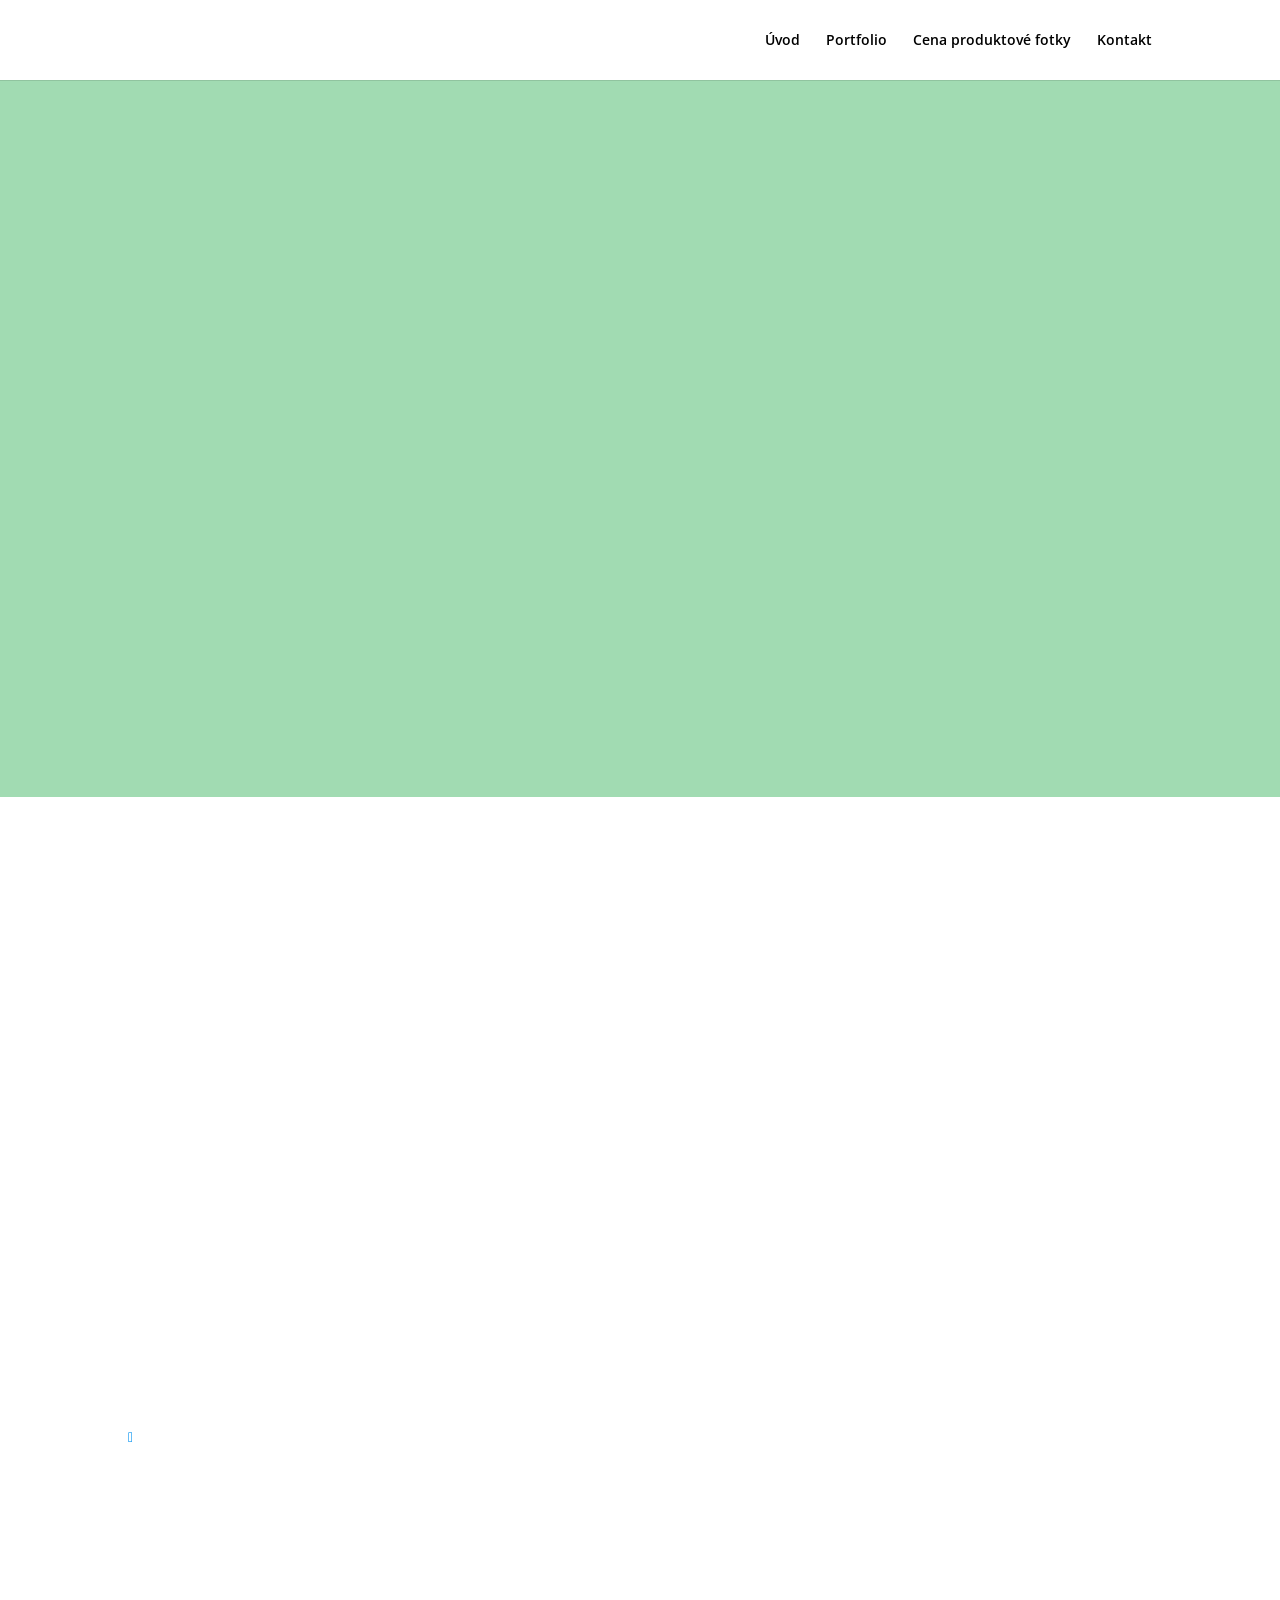
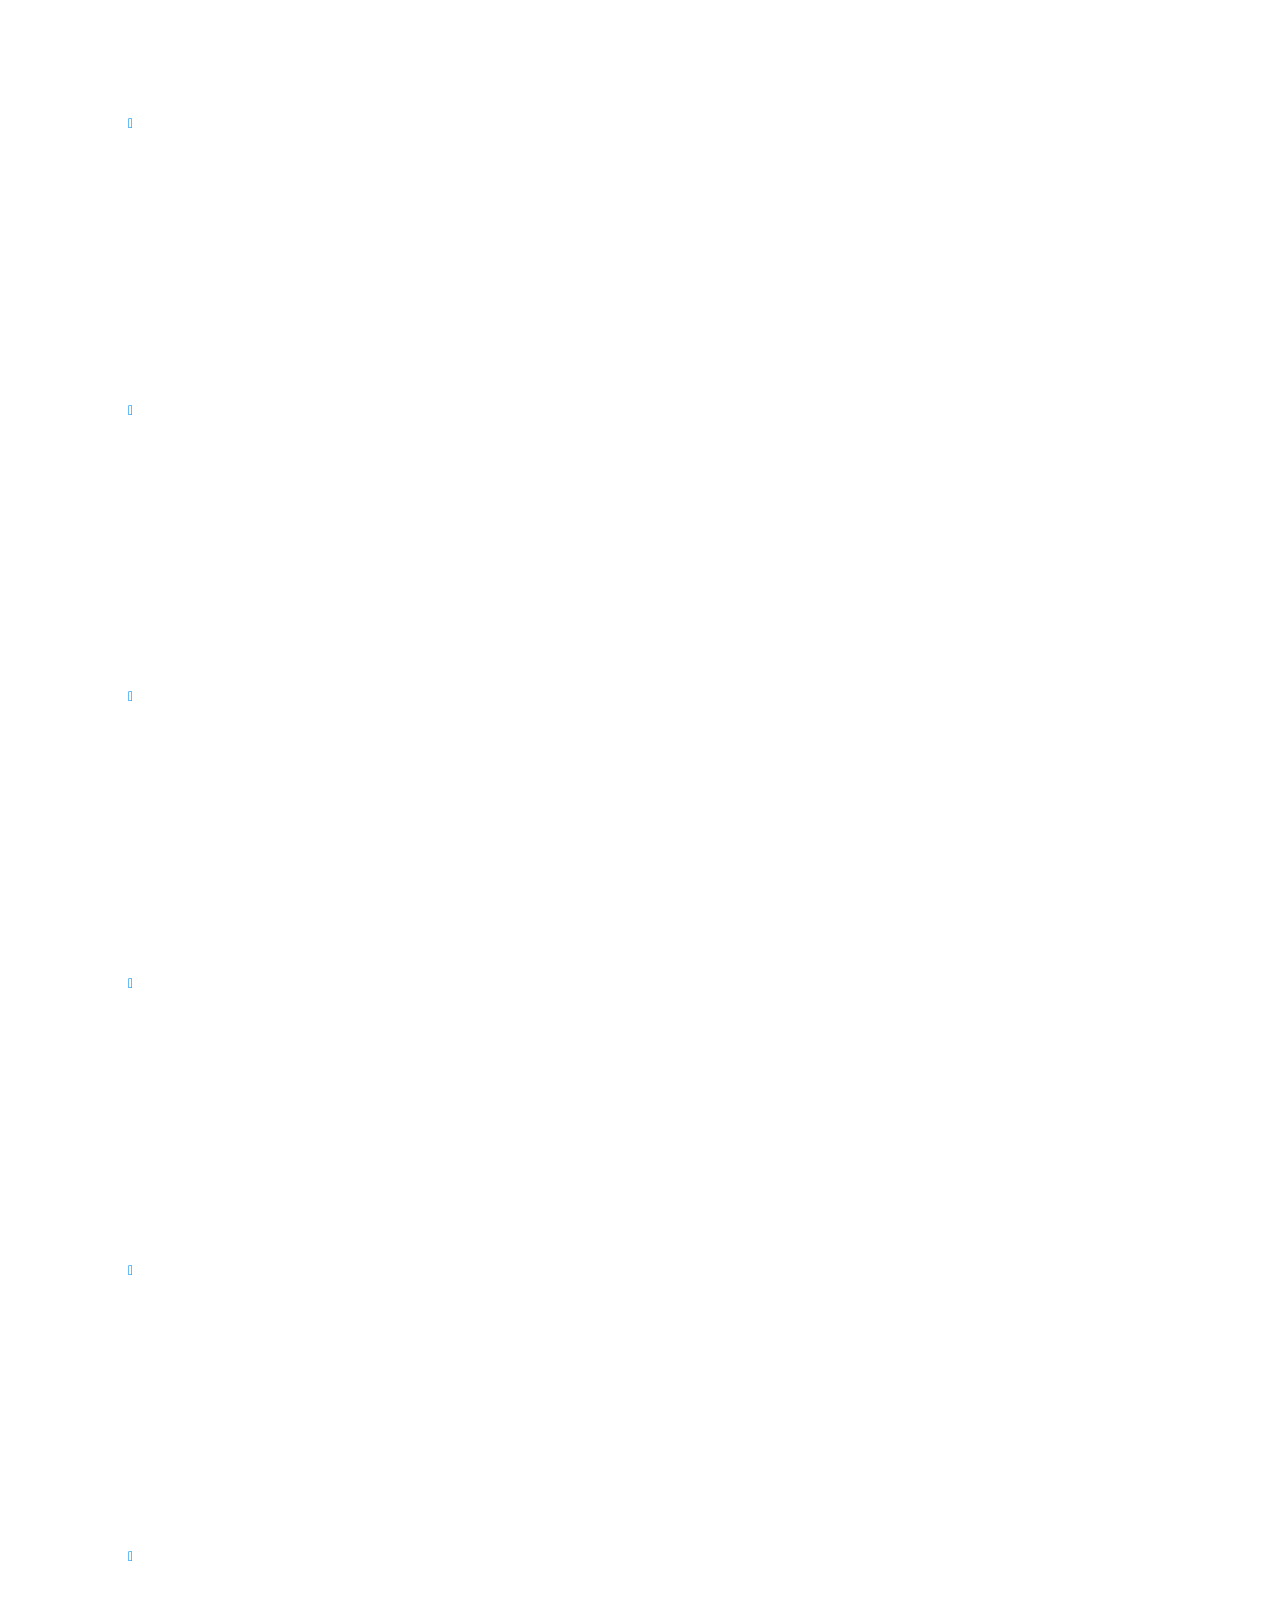
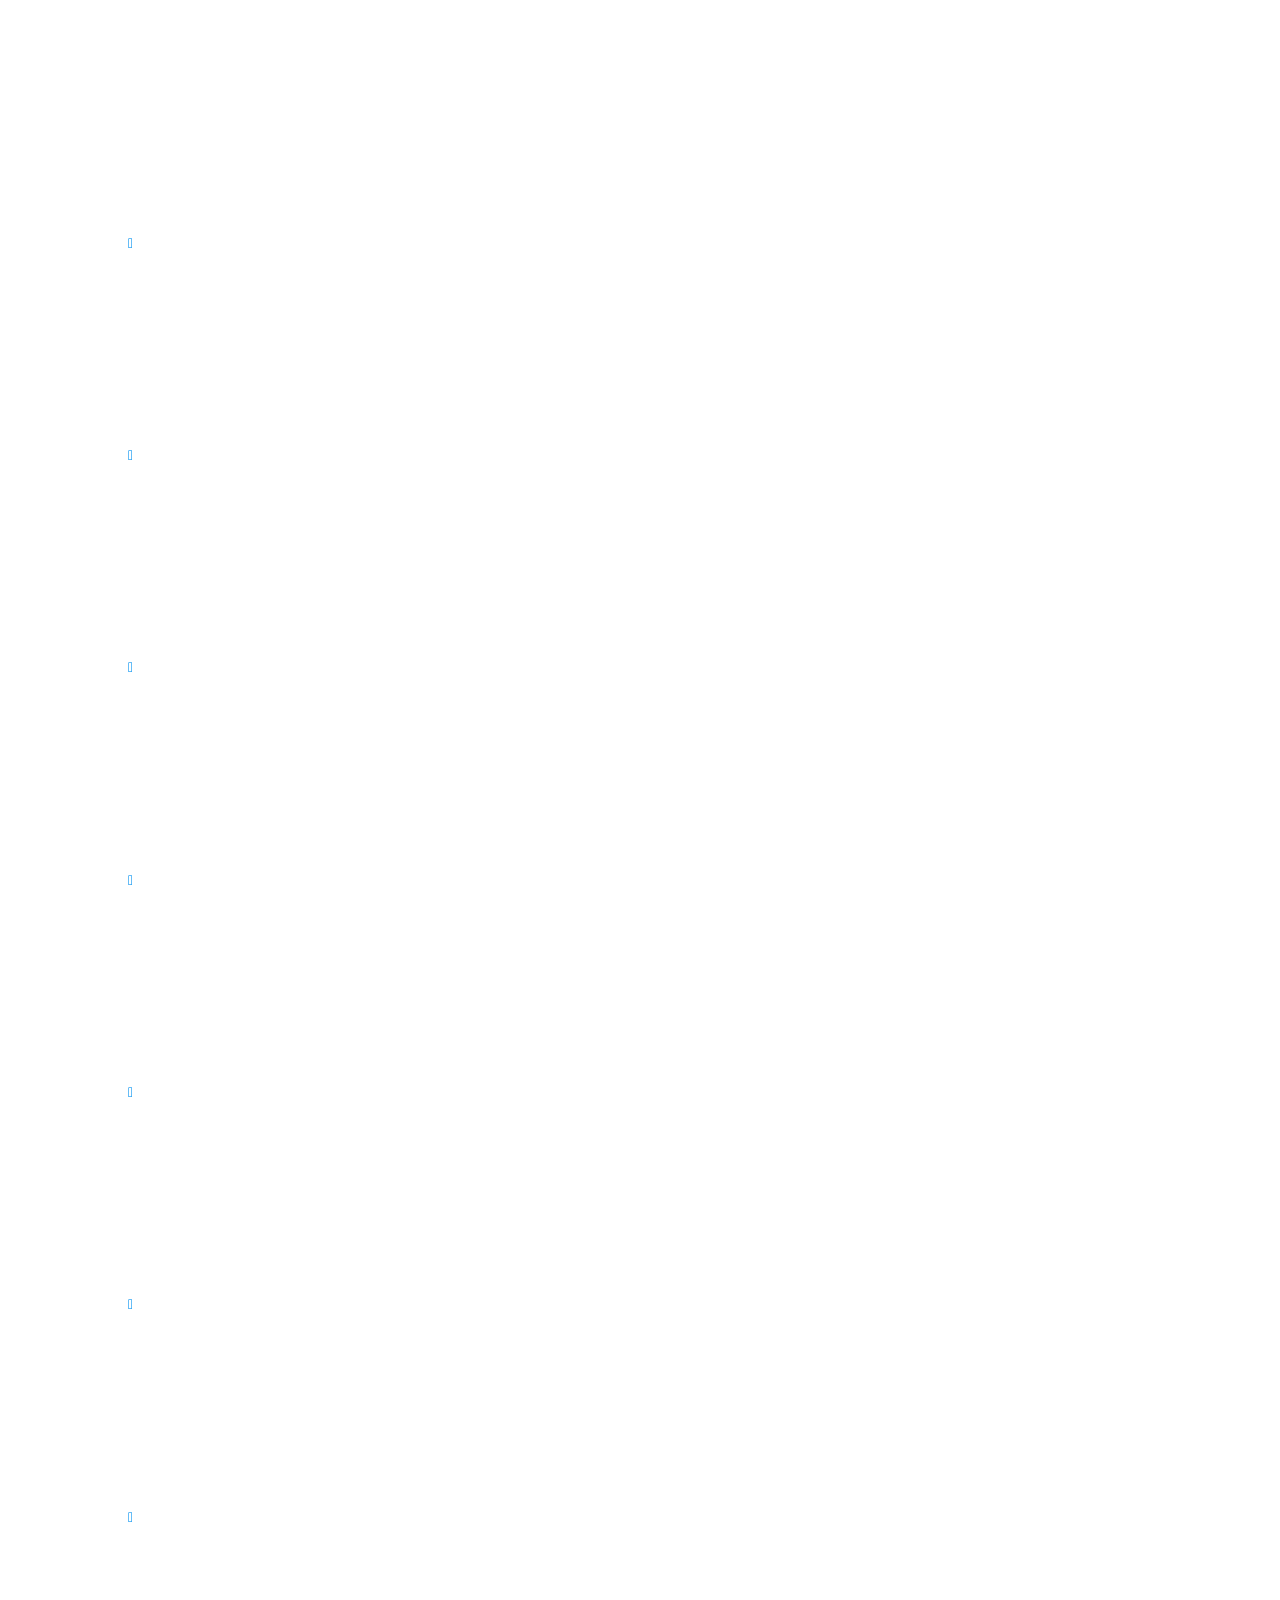
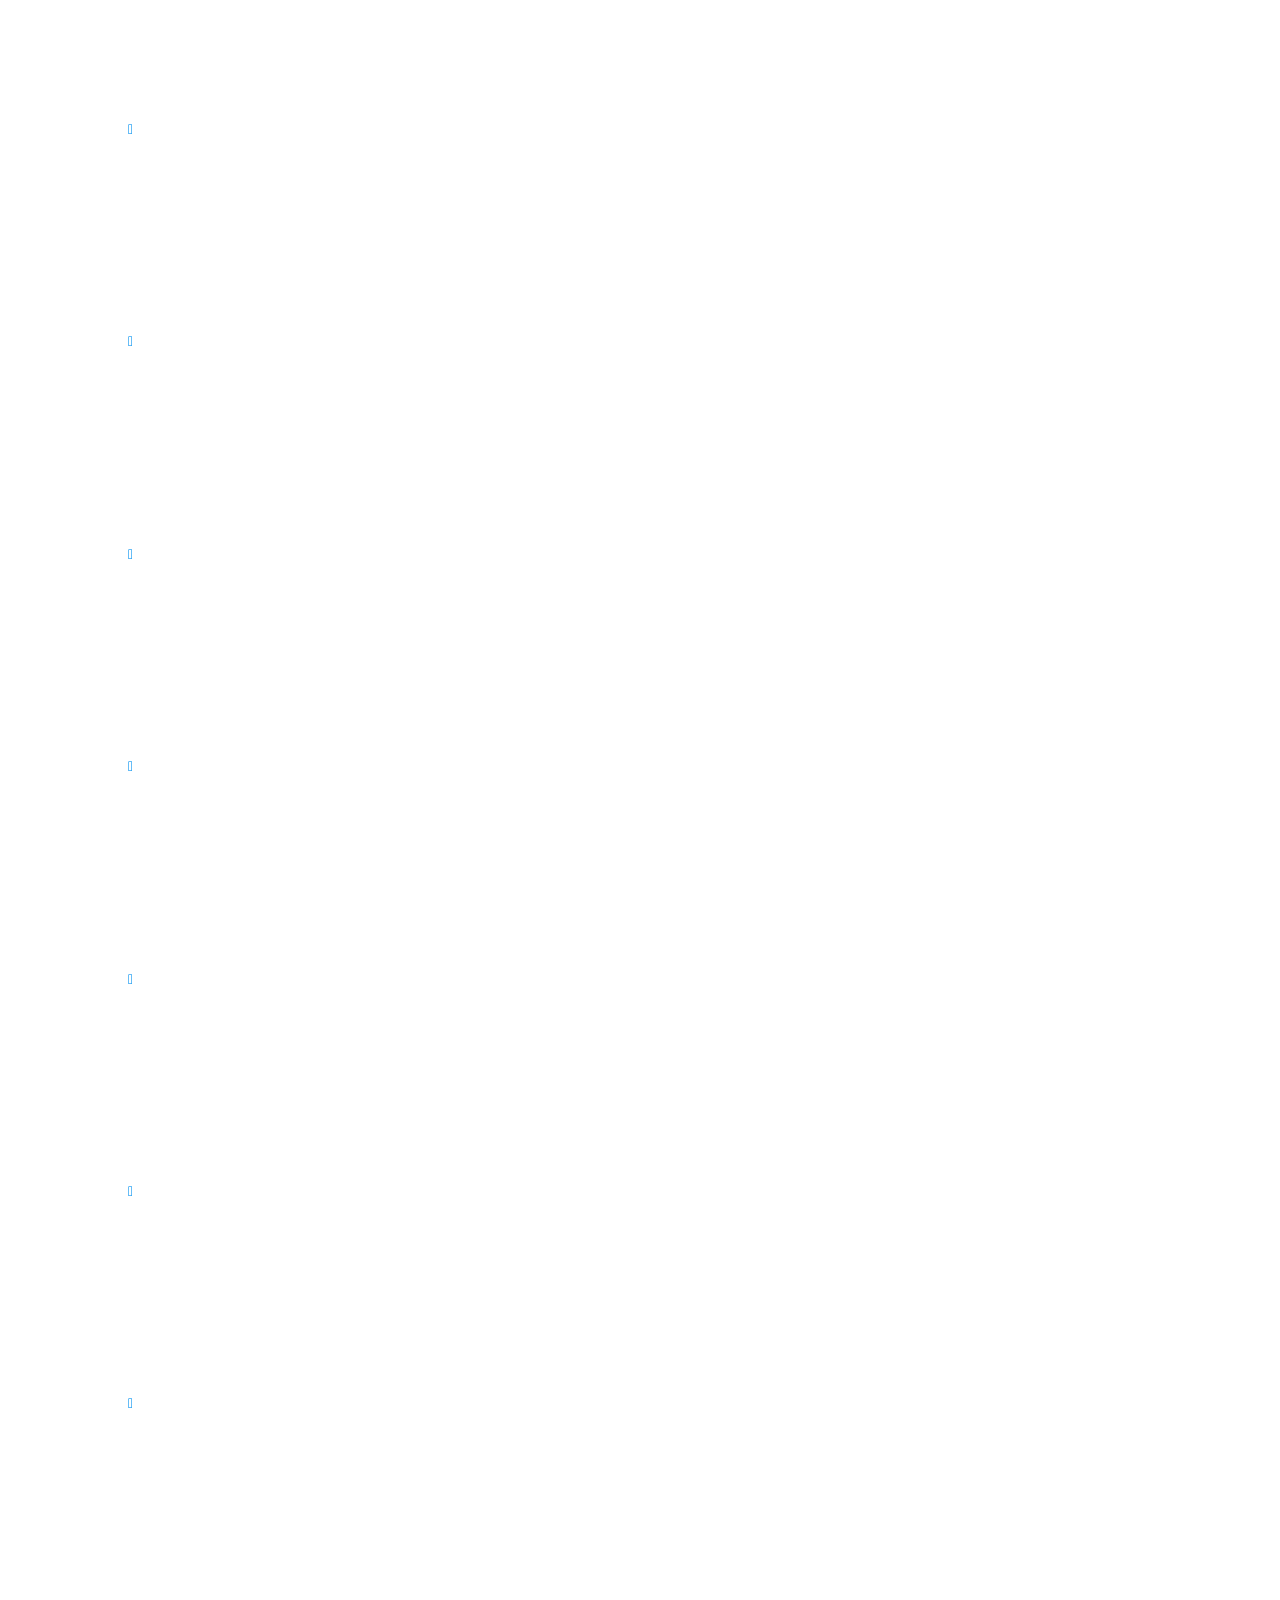
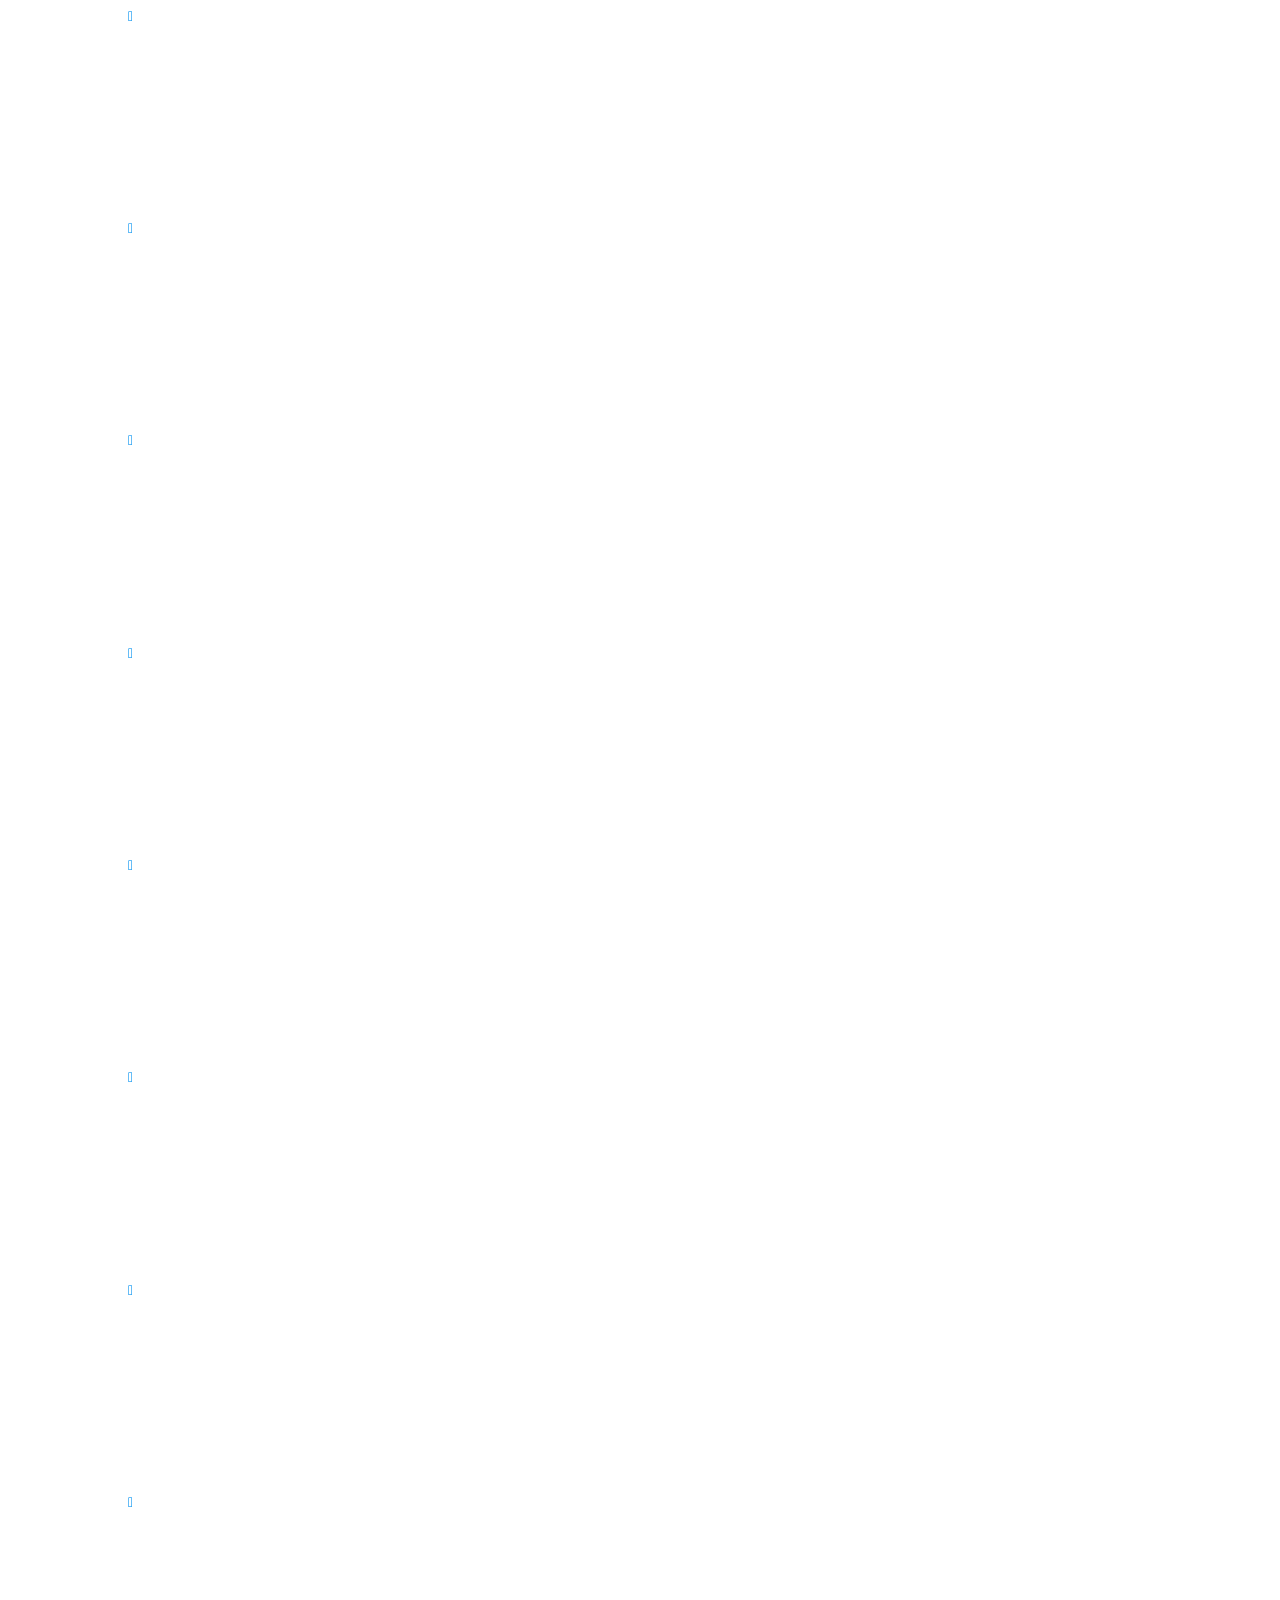
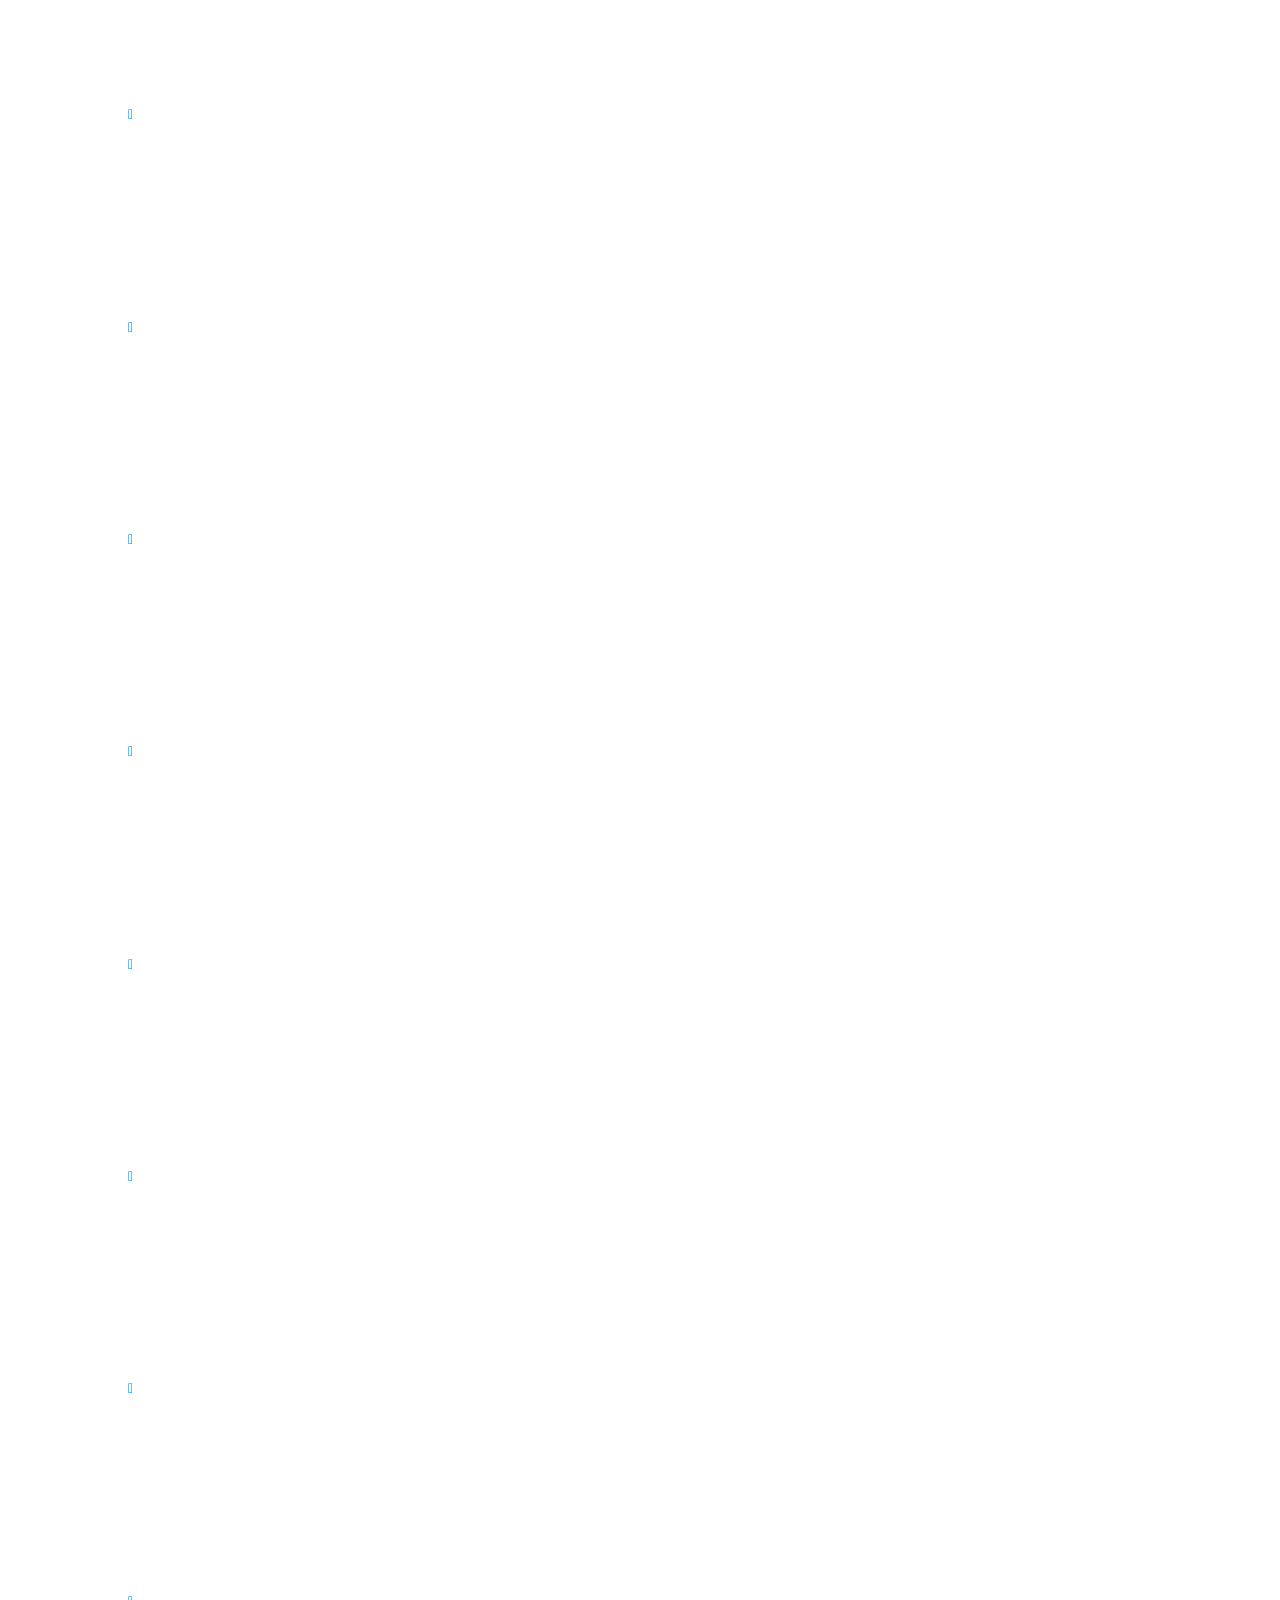
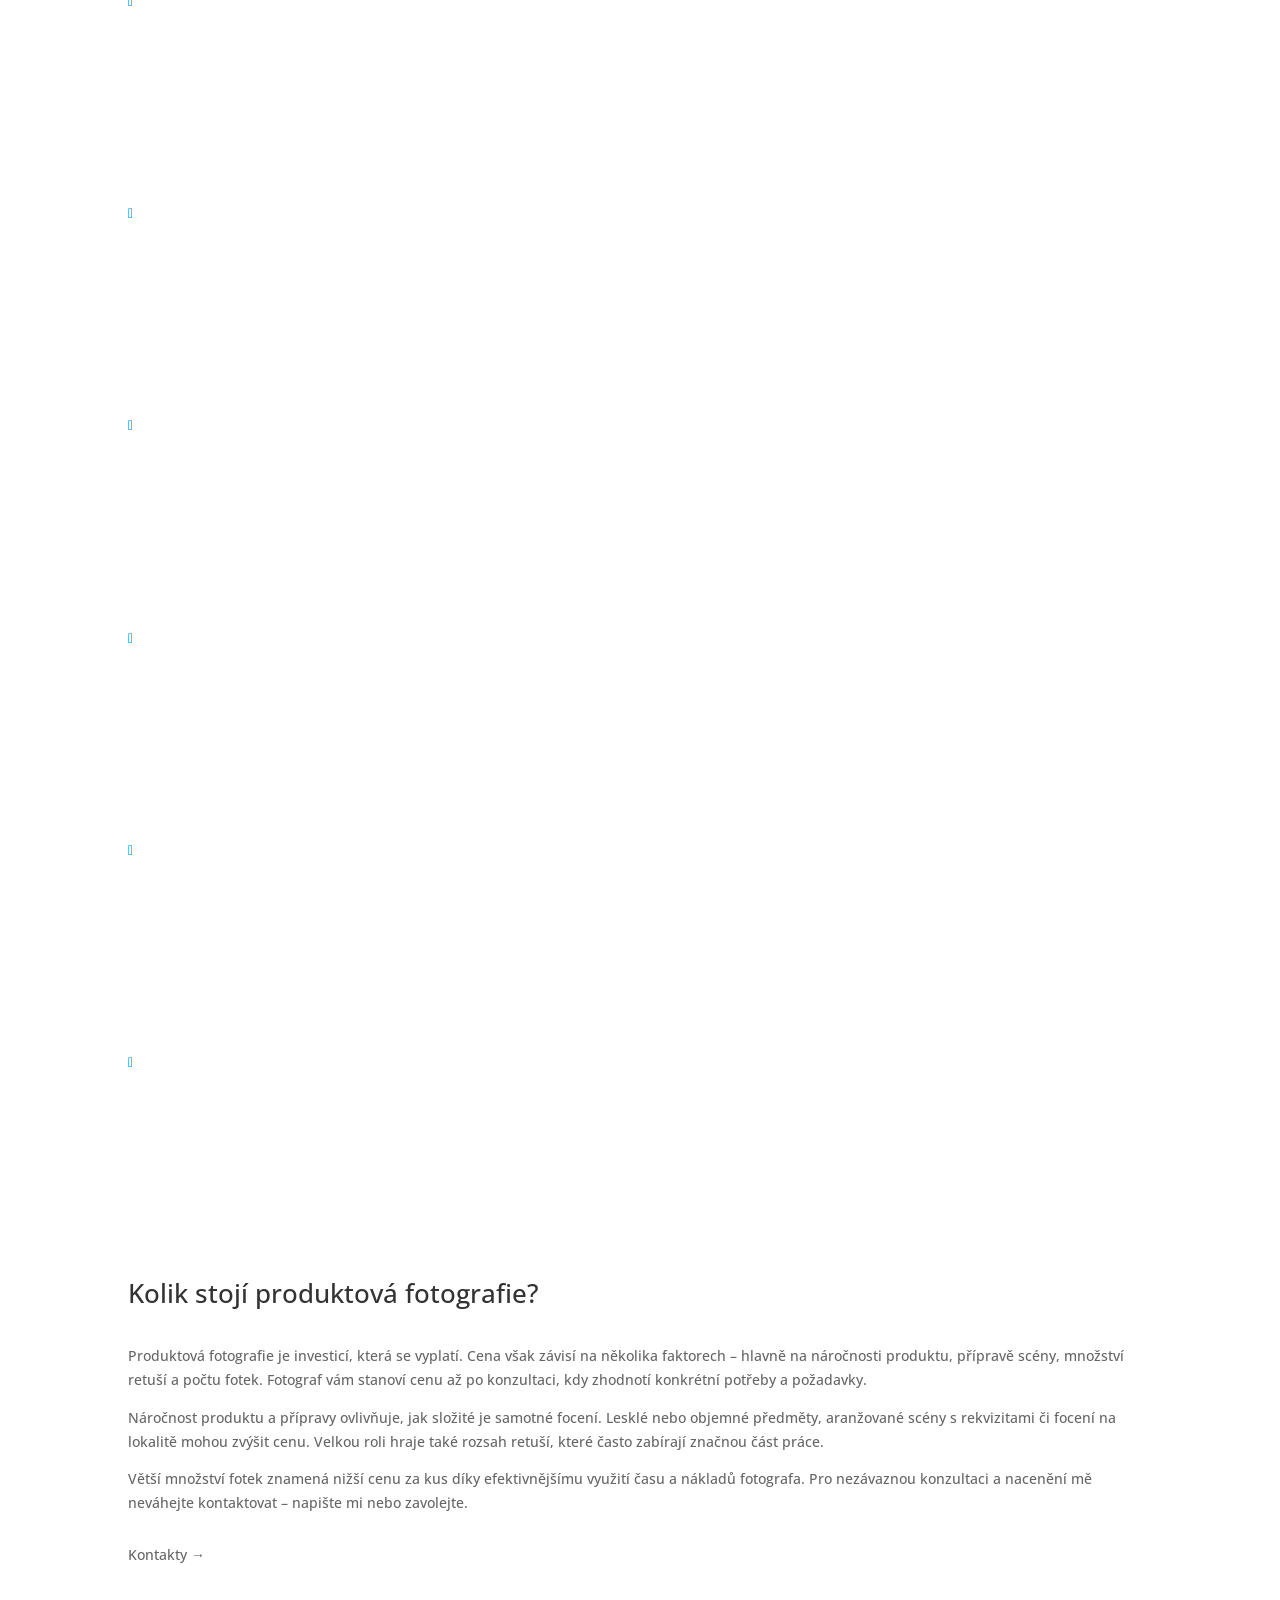
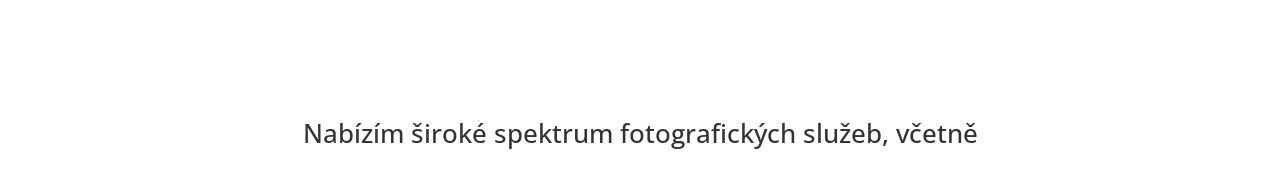
==== commit 7d62a190: "Change URLs in index.html" ====
--- a/docs/index.html
+++ b/docs/index.html
@@ -3,7 +3,7 @@
 <head>
 	<meta charset="UTF-8" />
 <meta http-equiv="X-UA-Compatible" content="IE=edge">
-	<link rel="pingback" href="https://hofman-photo.cz/xmlrpc.php" />
+	<link rel="pingback" href="https://akirathan.github.io/hofman-photo/docsxmlrpc.php" />
 
 	<script type="text/javascript">
 		document.documentElement.className = 'js';
@@ -14,22 +14,22 @@
 		<!-- All in One SEO 4.8.2 - aioseo.com -->
 	<meta name="description" content="Objevte umění produktové fotografie s Ondřejem Hofmanem. Vytvářím atraktivní vizuály, které zvýrazní krásu vašich produktů a zaujmou zákazníky." />
 	<meta name="robots" content="max-image-preview:large" />
-	<link rel="canonical" href="https://hofman-photo.cz/" />
+	<link rel="canonical" href="https://akirathan.github.io/hofman-photo/docs" />
 	<meta name="generator" content="All in One SEO (AIOSEO) 4.8.2" />
 		<meta property="og:locale" content="cs_CZ" />
 		<meta property="og:site_name" content="hofman-photo.cz -" />
 		<meta property="og:type" content="website" />
 		<meta property="og:title" content="HOFMAN Photo produktová fotografie | hofman-photo.cz" />
 		<meta property="og:description" content="Objevte umění produktové fotografie s Ondřejem Hofmanem. Vytvářím atraktivní vizuály, které zvýrazní krásu vašich produktů a zaujmou zákazníky." />
-		<meta property="og:url" content="https://hofman-photo.cz/" />
-		<meta property="og:image" content="https://hofman-photo.cz/wp-content/uploads/2024/10/240926_petra_kvetiny091.webp" />
-		<meta property="og:image:secure_url" content="https://hofman-photo.cz/wp-content/uploads/2024/10/240926_petra_kvetiny091.webp" />
+		<meta property="og:url" content="https://akirathan.github.io/hofman-photo/docs" />
+		<meta property="og:image" content="https://akirathan.github.io/hofman-photo/docswp-content/uploads/2024/10/240926_petra_kvetiny091.webp" />
+		<meta property="og:image:secure_url" content="https://akirathan.github.io/hofman-photo/docswp-content/uploads/2024/10/240926_petra_kvetiny091.webp" />
 		<meta property="og:image:width" content="1200" />
 		<meta property="og:image:height" content="799" />
 		<meta name="twitter:card" content="summary_large_image" />
 		<meta name="twitter:title" content="HOFMAN Photo produktová fotografie | hofman-photo.cz" />
 		<meta name="twitter:description" content="Objevte umění produktové fotografie s Ondřejem Hofmanem. Vytvářím atraktivní vizuály, které zvýrazní krásu vašich produktů a zaujmou zákazníky." />
-		<meta name="twitter:image" content="https://hofman-photo.cz/wp-content/uploads/2024/10/240926_petra_kvetiny091.webp" />
+		<meta name="twitter:image" content="https://akirathan.github.io/hofman-photo/docswp-content/uploads/2024/10/240926_petra_kvetiny091.webp" />
 		<script type="application/ld+json" class="aioseo-schema">
 			{"@context":"https:\/\/schema.org","@graph":[{"@type":"BreadcrumbList","@id":"https:\/\/hofman-photo.cz\/#breadcrumblist","itemListElement":[{"@type":"ListItem","@id":"https:\/\/hofman-photo.cz\/#listItem","position":1,"name":"Dom\u016f"}]},{"@type":"Organization","@id":"https:\/\/hofman-photo.cz\/#organization","name":"hofman-photo.cz","url":"https:\/\/hofman-photo.cz\/","telephone":"+420604690215","logo":{"@type":"ImageObject","url":"https:\/\/hofman-photo.cz\/wp-content\/uploads\/2024\/10\/240926_petra_kvetiny091.webp","@id":"https:\/\/hofman-photo.cz\/#organizationLogo","width":1200,"height":799},"image":{"@id":"https:\/\/hofman-photo.cz\/#organizationLogo"}},{"@type":"WebPage","@id":"https:\/\/hofman-photo.cz\/#webpage","url":"https:\/\/hofman-photo.cz\/","name":"HOFMAN Photo produktov\u00e1 fotografie | hofman-photo.cz","description":"Objevte um\u011bn\u00ed produktov\u00e9 fotografie s Ond\u0159ejem Hofmanem. Vytv\u00e1\u0159\u00edm atraktivn\u00ed vizu\u00e1ly, kter\u00e9 zv\u00fdrazn\u00ed kr\u00e1su va\u0161ich produkt\u016f a zaujmou z\u00e1kazn\u00edky.","inLanguage":"cs-CZ","isPartOf":{"@id":"https:\/\/hofman-photo.cz\/#website"},"breadcrumb":{"@id":"https:\/\/hofman-photo.cz\/#breadcrumblist"},"datePublished":"2024-10-07T14:31:20+00:00","dateModified":"2025-03-11T09:47:42+00:00"},{"@type":"WebSite","@id":"https:\/\/hofman-photo.cz\/#website","url":"https:\/\/hofman-photo.cz\/","name":"hofman-photo.cz","inLanguage":"cs-CZ","publisher":{"@id":"https:\/\/hofman-photo.cz\/#organization"}}]}
 		</script>
@@ -46,7 +46,7 @@
 :where(.wp-block-columns.is-layout-flex){gap: 2em;}:where(.wp-block-columns.is-layout-grid){gap: 2em;}
 :root :where(.wp-block-pullquote){font-size: 1.5em;line-height: 1.6;}
 </style>
-<link rel='stylesheet' id='cmplz-general-css' href='https://hofman-photo.cz/wp-content/plugins/complianz-gdpr/assets/css/cookieblocker.min.css?ver=1729248960' type='text/css' media='all' />
+<link rel='stylesheet' id='cmplz-general-css' href='https://akirathan.github.io/hofman-photo/docswp-content/plugins/complianz-gdpr/assets/css/cookieblocker.min.css?ver=1729248960' type='text/css' media='all' />
 <link rel='stylesheet' id='et-divi-open-sans-css' href='https://fonts.googleapis.com/css?family=Open+Sans:300italic,400italic,600italic,700italic,800italic,400,300,600,700,800&#038;subset=latin,latin-ext&#038;display=swap' type='text/css' media='all' />
 <style id='divi-style-parent-inline-inline-css' type='text/css'>
 /*!
@@ -60,7 +60,7 @@
 License URI: http://www.gnu.org/licenses/gpl-2.0.html
 */
 
-a,abbr,acronym,address,applet,b,big,blockquote,body,center,cite,code,dd,del,dfn,div,dl,dt,em,fieldset,font,form,h1,h2,h3,h4,h5,h6,html,i,iframe,img,ins,kbd,label,legend,li,object,ol,p,pre,q,s,samp,small,span,strike,strong,sub,sup,tt,u,ul,var{margin:0;padding:0;border:0;outline:0;font-size:100%;-ms-text-size-adjust:100%;-webkit-text-size-adjust:100%;vertical-align:baseline;background:transparent}body{line-height:1}ol,ul{list-style:none}blockquote,q{quotes:none}blockquote:after,blockquote:before,q:after,q:before{content:"";content:none}blockquote{margin:20px 0 30px;border-left:5px solid;padding-left:20px}:focus{outline:0}del{text-decoration:line-through}pre{overflow:auto;padding:10px}figure{margin:0}table{border-collapse:collapse;border-spacing:0}article,aside,footer,header,hgroup,nav,section{display:block}body{font-family:Open Sans,Arial,sans-serif;font-size:14px;color:#666;background-color:#fff;line-height:1.7em;font-weight:500;-webkit-font-smoothing:antialiased;-moz-osx-font-smoothing:grayscale}body.page-template-page-template-blank-php #page-container{padding-top:0!important}body.et_cover_background{background-size:cover!important;background-position:top!important;background-repeat:no-repeat!important;background-attachment:fixed}a{color:#2ea3f2}a,a:hover{text-decoration:none}p{padding-bottom:1em}p:not(.has-background):last-of-type{padding-bottom:0}p.et_normal_padding{padding-bottom:1em}strong{font-weight:700}cite,em,i{font-style:italic}code,pre{font-family:Courier New,monospace;margin-bottom:10px}ins{text-decoration:none}sub,sup{height:0;line-height:1;position:relative;vertical-align:baseline}sup{bottom:.8em}sub{top:.3em}dl{margin:0 0 1.5em}dl dt{font-weight:700}dd{margin-left:1.5em}blockquote p{padding-bottom:0}embed,iframe,object,video{max-width:100%}h1,h2,h3,h4,h5,h6{color:#333;padding-bottom:10px;line-height:1em;font-weight:500}h1 a,h2 a,h3 a,h4 a,h5 a,h6 a{color:inherit}h1{font-size:30px}h2{font-size:26px}h3{font-size:22px}h4{font-size:18px}h5{font-size:16px}h6{font-size:14px}input{-webkit-appearance:none}input[type=checkbox]{-webkit-appearance:checkbox}input[type=radio]{-webkit-appearance:radio}input.text,input.title,input[type=email],input[type=password],input[type=tel],input[type=text],select,textarea{background-color:#fff;border:1px solid #bbb;padding:2px;color:#4e4e4e}input.text:focus,input.title:focus,input[type=text]:focus,select:focus,textarea:focus{border-color:#2d3940;color:#3e3e3e}input.text,input.title,input[type=text],select,textarea{margin:0}textarea{padding:4px}button,input,select,textarea{font-family:inherit}img{max-width:100%;height:auto}.clear{clear:both}br.clear{margin:0;padding:0}.pagination{clear:both}#et_search_icon:hover,.et-social-icon a:hover,.et_password_protected_form .et_submit_button,.form-submit .et_pb_buttontton.alt.disabled,.nav-single a,.posted_in a{color:#2ea3f2}.et-search-form,blockquote{border-color:#2ea3f2}#main-content{background-color:#fff}.container{width:80%;max-width:1080px;margin:auto;position:relative}body:not(.et-tb) #main-content .container,body:not(.et-tb-has-header) #main-content .container{padding-top:58px}.et_full_width_page #main-content .container:before{display:none}.main_title{margin-bottom:20px}.et_password_protected_form .et_submit_button:hover,.form-submit .et_pb_button:hover{background:rgba(0,0,0,.05)}.et_button_icon_visible .et_pb_button{padding-right:2em;padding-left:.7em}.et_button_icon_visible .et_pb_button:after{opacity:1;margin-left:0}.et_button_left .et_pb_button:hover:after{left:.15em}.et_button_left .et_pb_button:after{margin-left:0;left:1em}.et_button_icon_visible.et_button_left .et_pb_button,.et_button_left .et_pb_button:hover,.et_button_left .et_pb_module .et_pb_button:hover{padding-left:2em;padding-right:.7em}.et_button_icon_visible.et_button_left .et_pb_button:after,.et_button_left .et_pb_button:hover:after{left:.15em}.et_password_protected_form .et_submit_button:hover,.form-submit .et_pb_button:hover{padding:.3em 1em}.et_button_no_icon .et_pb_button:after{display:none}.et_button_no_icon.et_button_icon_visible.et_button_left .et_pb_button,.et_button_no_icon.et_button_left .et_pb_button:hover,.et_button_no_icon .et_pb_button,.et_button_no_icon .et_pb_button:hover{padding:.3em 1em!important}.et_button_custom_icon .et_pb_button:after{line-height:1.7em}.et_button_custom_icon.et_button_icon_visible .et_pb_button:after,.et_button_custom_icon .et_pb_button:hover:after{margin-left:.3em}#left-area .post_format-post-format-gallery .wp-block-gallery:first-of-type{padding:0;margin-bottom:-16px}.entry-content table:not(.variations){border:1px solid #eee;margin:0 0 15px;text-align:left;width:100%}.entry-content thead th,.entry-content tr th{color:#555;font-weight:700;padding:9px 24px}.entry-content tr td{border-top:1px solid #eee;padding:6px 24px}#left-area ul,.entry-content ul,.et-l--body ul,.et-l--footer ul,.et-l--header ul{list-style-type:disc;padding:0 0 23px 1em;line-height:26px}#left-area ol,.entry-content ol,.et-l--body ol,.et-l--footer ol,.et-l--header ol{list-style-type:decimal;list-style-position:inside;padding:0 0 23px;line-height:26px}#left-area ul li ul,.entry-content ul li ol{padding:2px 0 2px 20px}#left-area ol li ul,.entry-content ol li ol,.et-l--body ol li ol,.et-l--footer ol li ol,.et-l--header ol li ol{padding:2px 0 2px 35px}#left-area ul.wp-block-gallery{display:-webkit-box;display:-ms-flexbox;display:flex;-ms-flex-wrap:wrap;flex-wrap:wrap;list-style-type:none;padding:0}#left-area ul.products{padding:0!important;line-height:1.7!important;list-style:none!important}.gallery-item a{display:block}.gallery-caption,.gallery-item a{width:90%}#wpadminbar{z-index:100001}#left-area .post-meta{font-size:14px;padding-bottom:15px}#left-area .post-meta a{text-decoration:none;color:#666}#left-area .et_featured_image{padding-bottom:7px}.single .post{padding-bottom:25px}body.single .et_audio_content{margin-bottom:-6px}.nav-single a{text-decoration:none;color:#2ea3f2;font-size:14px;font-weight:400}.nav-previous{float:left}.nav-next{float:right}.et_password_protected_form p input{background-color:#eee;border:none!important;width:100%!important;border-radius:0!important;font-size:14px;color:#999!important;padding:16px!important;-webkit-box-sizing:border-box;box-sizing:border-box}.et_password_protected_form label{display:none}.et_password_protected_form .et_submit_button{font-family:inherit;display:block;float:right;margin:8px auto 0;cursor:pointer}.post-password-required p.nocomments.container{max-width:100%}.post-password-required p.nocomments.container:before{display:none}.aligncenter,div.post .new-post .aligncenter{display:block;margin-left:auto;margin-right:auto}.wp-caption{border:1px solid #ddd;text-align:center;background-color:#f3f3f3;margin-bottom:10px;max-width:96%;padding:8px}.wp-caption.alignleft{margin:0 30px 20px 0}.wp-caption.alignright{margin:0 0 20px 30px}.wp-caption img{margin:0;padding:0;border:0}.wp-caption p.wp-caption-text{font-size:12px;padding:0 4px 5px;margin:0}.alignright{float:right}.alignleft{float:left}img.alignleft{display:inline;float:left;margin-right:15px}img.alignright{display:inline;float:right;margin-left:15px}.page.et_pb_pagebuilder_layout #main-content{background-color:transparent}body #main-content .et_builder_inner_content>h1,body #main-content .et_builder_inner_content>h2,body #main-content .et_builder_inner_content>h3,body #main-content .et_builder_inner_content>h4,body #main-content .et_builder_inner_content>h5,body #main-content .et_builder_inner_content>h6{line-height:1.4em}body #main-content .et_builder_inner_content>p{line-height:1.7em}.wp-block-pullquote{margin:20px 0 30px}.wp-block-pullquote.has-background blockquote{border-left:none}.wp-block-group.has-background{padding:1.5em 1.5em .5em}@media (min-width:981px){#left-area{width:79.125%;padding-bottom:23px}#main-content .container:before{content:"";position:absolute;top:0;height:100%;width:1px;background-color:#e2e2e2}.et_full_width_page #left-area,.et_no_sidebar #left-area{float:none;width:100%!important}.et_full_width_page #left-area{padding-bottom:0}.et_no_sidebar #main-content .container:before{display:none}}@media (max-width:980px){#page-container{padding-top:80px}.et-tb #page-container,.et-tb-has-header #page-container{padding-top:0!important}#left-area,#sidebar{width:100%!important}#main-content .container:before{display:none!important}.et_full_width_page .et_gallery_item:nth-child(4n+1){clear:none}}@media print{#page-container{padding-top:0!important}}#wp-admin-bar-et-use-visual-builder a:before{font-family:ETmodules!important;content:"\e625";font-size:30px!important;width:28px;margin-top:-3px;color:#974df3!important}#wp-admin-bar-et-use-visual-builder:hover a:before{color:#fff!important}#wp-admin-bar-et-use-visual-builder:hover a,#wp-admin-bar-et-use-visual-builder a:hover{transition:background-color .5s ease;-webkit-transition:background-color .5s ease;-moz-transition:background-color .5s ease;background-color:#7e3bd0!important;color:#fff!important}* html .clearfix,:first-child+html .clearfix{zoom:1}.iphone .et_pb_section_video_bg video::-webkit-media-controls-start-playback-button{display:none!important;-webkit-appearance:none}.et_mobile_device .et_pb_section_parallax .et_pb_parallax_css{background-attachment:scroll}.et-social-facebook a.icon:before{content:"\e093"}.et-social-twitter a.icon:before{content:"\e094"}.et-social-google-plus a.icon:before{content:"\e096"}.et-social-instagram a.icon:before{content:"\e09a"}.et-social-rss a.icon:before{content:"\e09e"}.ai1ec-single-event:after{content:" ";display:table;clear:both}.evcal_event_details .evcal_evdata_cell .eventon_details_shading_bot.eventon_details_shading_bot{z-index:3}.wp-block-divi-layout{margin-bottom:1em}*{-webkit-box-sizing:border-box;box-sizing:border-box}#et-info-email:before,#et-info-phone:before,#et_search_icon:before,.comment-reply-link:after,.et-cart-info span:before,.et-pb-arrow-next:before,.et-pb-arrow-prev:before,.et-social-icon a:before,.et_audio_container .mejs-playpause-button button:before,.et_audio_container .mejs-volume-button button:before,.et_overlay:before,.et_password_protected_form .et_submit_button:after,.et_pb_button:after,.et_pb_contact_reset:after,.et_pb_contact_submit:after,.et_pb_font_icon:before,.et_pb_newsletter_button:after,.et_pb_pricing_table_button:after,.et_pb_promo_button:after,.et_pb_testimonial:before,.et_pb_toggle_title:before,.form-submit .et_pb_button:after,.mobile_menu_bar:before,a.et_pb_more_button:after{font-family:ETmodules!important;speak:none;font-style:normal;font-weight:400;-webkit-font-feature-settings:normal;font-feature-settings:normal;font-variant:normal;text-transform:none;line-height:1;-webkit-font-smoothing:antialiased;-moz-osx-font-smoothing:grayscale;text-shadow:0 0;direction:ltr}.et-pb-icon,.et_pb_custom_button_icon.et_pb_button:after,.et_pb_login .et_pb_custom_button_icon.et_pb_button:after,.et_pb_woo_custom_button_icon .button.et_pb_custom_button_icon.et_pb_button:after,.et_pb_woo_custom_button_icon .button.et_pb_custom_button_icon.et_pb_button:hover:after{content:attr(data-icon)}.et-pb-icon{font-family:ETmodules;speak:none;font-weight:400;-webkit-font-feature-settings:normal;font-feature-settings:normal;font-variant:normal;text-transform:none;line-height:1;-webkit-font-smoothing:antialiased;font-size:96px;font-style:normal;display:inline-block;-webkit-box-sizing:border-box;box-sizing:border-box;direction:ltr}#et-ajax-saving{display:none;-webkit-transition:background .3s,-webkit-box-shadow .3s;transition:background .3s,-webkit-box-shadow .3s;transition:background .3s,box-shadow .3s;transition:background .3s,box-shadow .3s,-webkit-box-shadow .3s;-webkit-box-shadow:rgba(0,139,219,.247059) 0 0 60px;box-shadow:0 0 60px rgba(0,139,219,.247059);position:fixed;top:50%;left:50%;width:50px;height:50px;background:#fff;border-radius:50px;margin:-25px 0 0 -25px;z-index:999999;text-align:center}#et-ajax-saving img{margin:9px}.et-safe-mode-indicator,.et-safe-mode-indicator:focus,.et-safe-mode-indicator:hover{-webkit-box-shadow:0 5px 10px rgba(41,196,169,.15);box-shadow:0 5px 10px rgba(41,196,169,.15);background:#29c4a9;color:#fff;font-size:14px;font-weight:600;padding:12px;line-height:16px;border-radius:3px;position:fixed;bottom:30px;right:30px;z-index:999999;text-decoration:none;font-family:Open Sans,sans-serif;-webkit-font-smoothing:antialiased;-moz-osx-font-smoothing:grayscale}.et_pb_button{font-size:20px;font-weight:500;padding:.3em 1em;line-height:1.7em!important;background-color:transparent;background-size:cover;background-position:50%;background-repeat:no-repeat;border:2px solid;border-radius:3px;-webkit-transition-duration:.2s;transition-duration:.2s;-webkit-transition-property:all!important;transition-property:all!important}.et_pb_button,.et_pb_button_inner{position:relative}.et_pb_button:hover,.et_pb_module .et_pb_button:hover{border:2px solid transparent;padding:.3em 2em .3em .7em}.et_pb_button:hover{background-color:hsla(0,0%,100%,.2)}.et_pb_bg_layout_light.et_pb_button:hover,.et_pb_bg_layout_light .et_pb_button:hover{background-color:rgba(0,0,0,.05)}.et_pb_button:after,.et_pb_button:before{font-size:32px;line-height:1em;content:"\35";opacity:0;position:absolute;margin-left:-1em;-webkit-transition:all .2s;transition:all .2s;text-transform:none;-webkit-font-feature-settings:"kern" off;font-feature-settings:"kern" off;font-variant:none;font-style:normal;font-weight:400;text-shadow:none}.et_pb_button.et_hover_enabled:hover:after,.et_pb_button.et_pb_hovered:hover:after{-webkit-transition:none!important;transition:none!important}.et_pb_button:before{display:none}.et_pb_button:hover:after{opacity:1;margin-left:0}.et_pb_column_1_3 h1,.et_pb_column_1_4 h1,.et_pb_column_1_5 h1,.et_pb_column_1_6 h1,.et_pb_column_2_5 h1{font-size:26px}.et_pb_column_1_3 h2,.et_pb_column_1_4 h2,.et_pb_column_1_5 h2,.et_pb_column_1_6 h2,.et_pb_column_2_5 h2{font-size:23px}.et_pb_column_1_3 h3,.et_pb_column_1_4 h3,.et_pb_column_1_5 h3,.et_pb_column_1_6 h3,.et_pb_column_2_5 h3{font-size:20px}.et_pb_column_1_3 h4,.et_pb_column_1_4 h4,.et_pb_column_1_5 h4,.et_pb_column_1_6 h4,.et_pb_column_2_5 h4{font-size:18px}.et_pb_column_1_3 h5,.et_pb_column_1_4 h5,.et_pb_column_1_5 h5,.et_pb_column_1_6 h5,.et_pb_column_2_5 h5{font-size:16px}.et_pb_column_1_3 h6,.et_pb_column_1_4 h6,.et_pb_column_1_5 h6,.et_pb_column_1_6 h6,.et_pb_column_2_5 h6{font-size:15px}.et_pb_bg_layout_dark,.et_pb_bg_layout_dark h1,.et_pb_bg_layout_dark h2,.et_pb_bg_layout_dark h3,.et_pb_bg_layout_dark h4,.et_pb_bg_layout_dark h5,.et_pb_bg_layout_dark h6{color:#fff!important}.et_pb_module.et_pb_text_align_left{text-align:left}.et_pb_module.et_pb_text_align_center{text-align:center}.et_pb_module.et_pb_text_align_right{text-align:right}.et_pb_module.et_pb_text_align_justified{text-align:justify}.clearfix:after{visibility:hidden;display:block;font-size:0;content:" ";clear:both;height:0}.et_pb_bg_layout_light .et_pb_more_button{color:#2ea3f2}.et_builder_inner_content{position:relative;z-index:1}header .et_builder_inner_content{z-index:2}.et_pb_css_mix_blend_mode_passthrough{mix-blend-mode:unset!important}.et_pb_image_container{margin:-20px -20px 29px}.et_pb_module_inner{position:relative}.et_hover_enabled_preview{z-index:2}.et_hover_enabled:hover{position:relative;z-index:2}.et_pb_all_tabs,.et_pb_module,.et_pb_posts_nav a,.et_pb_tab,.et_pb_with_background{position:relative;background-size:cover;background-position:50%;background-repeat:no-repeat}.et_pb_background_mask,.et_pb_background_pattern{bottom:0;left:0;position:absolute;right:0;top:0}.et_pb_background_mask{background-size:calc(100% + 2px) calc(100% + 2px);background-repeat:no-repeat;background-position:50%;overflow:hidden}.et_pb_background_pattern{background-position:0 0;background-repeat:repeat}.et_pb_with_border{position:relative;border:0 solid #333}.post-password-required .et_pb_row{padding:0;width:100%}.post-password-required .et_password_protected_form{min-height:0}body.et_pb_pagebuilder_layout.et_pb_show_title .post-password-required .et_password_protected_form h1,body:not(.et_pb_pagebuilder_layout) .post-password-required .et_password_protected_form h1{display:none}.et_pb_no_bg{padding:0!important}.et_overlay.et_pb_inline_icon:before,.et_pb_inline_icon:before{content:attr(data-icon)}.et_pb_more_button{color:inherit;text-shadow:none;text-decoration:none;display:inline-block;margin-top:20px}.et_parallax_bg_wrap{overflow:hidden;position:absolute;top:0;right:0;bottom:0;left:0}.et_parallax_bg{background-repeat:no-repeat;background-position:top;background-size:cover;position:absolute;bottom:0;left:0;width:100%;height:100%;display:block}.et_parallax_bg.et_parallax_bg__hover,.et_parallax_bg.et_parallax_bg_phone,.et_parallax_bg.et_parallax_bg_tablet,.et_parallax_gradient.et_parallax_gradient__hover,.et_parallax_gradient.et_parallax_gradient_phone,.et_parallax_gradient.et_parallax_gradient_tablet,.et_pb_section_parallax_hover:hover .et_parallax_bg:not(.et_parallax_bg__hover),.et_pb_section_parallax_hover:hover .et_parallax_gradient:not(.et_parallax_gradient__hover){display:none}.et_pb_section_parallax_hover:hover .et_parallax_bg.et_parallax_bg__hover,.et_pb_section_parallax_hover:hover .et_parallax_gradient.et_parallax_gradient__hover{display:block}.et_parallax_gradient{bottom:0;display:block;left:0;position:absolute;right:0;top:0}.et_pb_module.et_pb_section_parallax,.et_pb_posts_nav a.et_pb_section_parallax,.et_pb_tab.et_pb_section_parallax{position:relative}.et_pb_section_parallax .et_pb_parallax_css,.et_pb_slides .et_parallax_bg.et_pb_parallax_css{background-attachment:fixed}body.et-bfb .et_pb_section_parallax .et_pb_parallax_css,body.et-bfb .et_pb_slides .et_parallax_bg.et_pb_parallax_css{background-attachment:scroll;bottom:auto}.et_pb_section_parallax.et_pb_column .et_pb_module,.et_pb_section_parallax.et_pb_row .et_pb_column,.et_pb_section_parallax.et_pb_row .et_pb_module{z-index:9;position:relative}.et_pb_more_button:hover:after{opacity:1;margin-left:0}.et_pb_preload .et_pb_section_video_bg,.et_pb_preload>div{visibility:hidden}.et_pb_preload,.et_pb_section.et_pb_section_video.et_pb_preload{position:relative;background:#464646!important}.et_pb_preload:before{content:"";position:absolute;top:50%;left:50%;background:url(https://hofman-photo.cz/wp-content/themes/Divi/includes/builder/styles/images/preloader.gif) no-repeat;border-radius:32px;width:32px;height:32px;margin:-16px 0 0 -16px}.box-shadow-overlay{position:absolute;top:0;left:0;width:100%;height:100%;z-index:10;pointer-events:none}.et_pb_section>.box-shadow-overlay~.et_pb_row{z-index:11}body.safari .section_has_divider{will-change:transform}.et_pb_row>.box-shadow-overlay{z-index:8}.has-box-shadow-overlay{position:relative}.et_clickable{cursor:pointer}.screen-reader-text{border:0;clip:rect(1px,1px,1px,1px);-webkit-clip-path:inset(50%);clip-path:inset(50%);height:1px;margin:-1px;overflow:hidden;padding:0;position:absolute!important;width:1px;word-wrap:normal!important}.et_multi_view_hidden,.et_multi_view_hidden_image{display:none!important}@keyframes multi-view-image-fade{0%{opacity:0}10%{opacity:.1}20%{opacity:.2}30%{opacity:.3}40%{opacity:.4}50%{opacity:.5}60%{opacity:.6}70%{opacity:.7}80%{opacity:.8}90%{opacity:.9}to{opacity:1}}.et_multi_view_image__loading{visibility:hidden}.et_multi_view_image__loaded{-webkit-animation:multi-view-image-fade .5s;animation:multi-view-image-fade .5s}#et-pb-motion-effects-offset-tracker{visibility:hidden!important;opacity:0;position:absolute;top:0;left:0}.et-pb-before-scroll-animation{opacity:0}header.et-l.et-l--header:after{clear:both;display:block;content:""}.et_pb_module{-webkit-animation-timing-function:linear;animation-timing-function:linear;-webkit-animation-duration:.2s;animation-duration:.2s}@-webkit-keyframes fadeBottom{0%{opacity:0;-webkit-transform:translateY(10%);transform:translateY(10%)}to{opacity:1;-webkit-transform:translateY(0);transform:translateY(0)}}@keyframes fadeBottom{0%{opacity:0;-webkit-transform:translateY(10%);transform:translateY(10%)}to{opacity:1;-webkit-transform:translateY(0);transform:translateY(0)}}@-webkit-keyframes fadeLeft{0%{opacity:0;-webkit-transform:translateX(-10%);transform:translateX(-10%)}to{opacity:1;-webkit-transform:translateX(0);transform:translateX(0)}}@keyframes fadeLeft{0%{opacity:0;-webkit-transform:translateX(-10%);transform:translateX(-10%)}to{opacity:1;-webkit-transform:translateX(0);transform:translateX(0)}}@-webkit-keyframes fadeRight{0%{opacity:0;-webkit-transform:translateX(10%);transform:translateX(10%)}to{opacity:1;-webkit-transform:translateX(0);transform:translateX(0)}}@keyframes fadeRight{0%{opacity:0;-webkit-transform:translateX(10%);transform:translateX(10%)}to{opacity:1;-webkit-transform:translateX(0);transform:translateX(0)}}@-webkit-keyframes fadeTop{0%{opacity:0;-webkit-transform:translateY(-10%);transform:translateY(-10%)}to{opacity:1;-webkit-transform:translateX(0);transform:translateX(0)}}@keyframes fadeTop{0%{opacity:0;-webkit-transform:translateY(-10%);transform:translateY(-10%)}to{opacity:1;-webkit-transform:translateX(0);transform:translateX(0)}}@-webkit-keyframes fadeIn{0%{opacity:0}to{opacity:1}}@keyframes fadeIn{0%{opacity:0}to{opacity:1}}.et-waypoint:not(.et_pb_counters){opacity:0}@media (min-width:981px){.et_pb_section.et_section_specialty div.et_pb_row .et_pb_column .et_pb_column .et_pb_module.et-last-child,.et_pb_section.et_section_specialty div.et_pb_row .et_pb_column .et_pb_column .et_pb_module:last-child,.et_pb_section.et_section_specialty div.et_pb_row .et_pb_column .et_pb_row_inner .et_pb_column .et_pb_module.et-last-child,.et_pb_section.et_section_specialty div.et_pb_row .et_pb_column .et_pb_row_inner .et_pb_column .et_pb_module:last-child,.et_pb_section div.et_pb_row .et_pb_column .et_pb_module.et-last-child,.et_pb_section div.et_pb_row .et_pb_column .et_pb_module:last-child{margin-bottom:0}}@media (max-width:980px){.et_overlay.et_pb_inline_icon_tablet:before,.et_pb_inline_icon_tablet:before{content:attr(data-icon-tablet)}.et_parallax_bg.et_parallax_bg_tablet_exist,.et_parallax_gradient.et_parallax_gradient_tablet_exist{display:none}.et_parallax_bg.et_parallax_bg_tablet,.et_parallax_gradient.et_parallax_gradient_tablet{display:block}.et_pb_column .et_pb_module{margin-bottom:30px}.et_pb_row .et_pb_column .et_pb_module.et-last-child,.et_pb_row .et_pb_column .et_pb_module:last-child,.et_section_specialty .et_pb_row .et_pb_column .et_pb_module.et-last-child,.et_section_specialty .et_pb_row .et_pb_column .et_pb_module:last-child{margin-bottom:0}.et_pb_more_button{display:inline-block!important}.et_pb_bg_layout_light_tablet.et_pb_button,.et_pb_bg_layout_light_tablet.et_pb_module.et_pb_button,.et_pb_bg_layout_light_tablet .et_pb_more_button{color:#2ea3f2}.et_pb_bg_layout_light_tablet .et_pb_forgot_password a{color:#666}.et_pb_bg_layout_light_tablet h1,.et_pb_bg_layout_light_tablet h2,.et_pb_bg_layout_light_tablet h3,.et_pb_bg_layout_light_tablet h4,.et_pb_bg_layout_light_tablet h5,.et_pb_bg_layout_light_tablet h6{color:#333!important}.et_pb_module .et_pb_bg_layout_light_tablet.et_pb_button{color:#2ea3f2!important}.et_pb_bg_layout_light_tablet{color:#666!important}.et_pb_bg_layout_dark_tablet,.et_pb_bg_layout_dark_tablet h1,.et_pb_bg_layout_dark_tablet h2,.et_pb_bg_layout_dark_tablet h3,.et_pb_bg_layout_dark_tablet h4,.et_pb_bg_layout_dark_tablet h5,.et_pb_bg_layout_dark_tablet h6{color:#fff!important}.et_pb_bg_layout_dark_tablet.et_pb_button,.et_pb_bg_layout_dark_tablet.et_pb_module.et_pb_button,.et_pb_bg_layout_dark_tablet .et_pb_more_button{color:inherit}.et_pb_bg_layout_dark_tablet .et_pb_forgot_password a{color:#fff}.et_pb_module.et_pb_text_align_left-tablet{text-align:left}.et_pb_module.et_pb_text_align_center-tablet{text-align:center}.et_pb_module.et_pb_text_align_right-tablet{text-align:right}.et_pb_module.et_pb_text_align_justified-tablet{text-align:justify}}@media (max-width:767px){.et_pb_more_button{display:inline-block!important}.et_overlay.et_pb_inline_icon_phone:before,.et_pb_inline_icon_phone:before{content:attr(data-icon-phone)}.et_parallax_bg.et_parallax_bg_phone_exist,.et_parallax_gradient.et_parallax_gradient_phone_exist{display:none}.et_parallax_bg.et_parallax_bg_phone,.et_parallax_gradient.et_parallax_gradient_phone{display:block}.et-hide-mobile{display:none!important}.et_pb_bg_layout_light_phone.et_pb_button,.et_pb_bg_layout_light_phone.et_pb_module.et_pb_button,.et_pb_bg_layout_light_phone .et_pb_more_button{color:#2ea3f2}.et_pb_bg_layout_light_phone .et_pb_forgot_password a{color:#666}.et_pb_bg_layout_light_phone h1,.et_pb_bg_layout_light_phone h2,.et_pb_bg_layout_light_phone h3,.et_pb_bg_layout_light_phone h4,.et_pb_bg_layout_light_phone h5,.et_pb_bg_layout_light_phone h6{color:#333!important}.et_pb_module .et_pb_bg_layout_light_phone.et_pb_button{color:#2ea3f2!important}.et_pb_bg_layout_light_phone{color:#666!important}.et_pb_bg_layout_dark_phone,.et_pb_bg_layout_dark_phone h1,.et_pb_bg_layout_dark_phone h2,.et_pb_bg_layout_dark_phone h3,.et_pb_bg_layout_dark_phone h4,.et_pb_bg_layout_dark_phone h5,.et_pb_bg_layout_dark_phone h6{color:#fff!important}.et_pb_bg_layout_dark_phone.et_pb_button,.et_pb_bg_layout_dark_phone.et_pb_module.et_pb_button,.et_pb_bg_layout_dark_phone .et_pb_more_button{color:inherit}.et_pb_module .et_pb_bg_layout_dark_phone.et_pb_button{color:#fff!important}.et_pb_bg_layout_dark_phone .et_pb_forgot_password a{color:#fff}.et_pb_module.et_pb_text_align_left-phone{text-align:left}.et_pb_module.et_pb_text_align_center-phone{text-align:center}.et_pb_module.et_pb_text_align_right-phone{text-align:right}.et_pb_module.et_pb_text_align_justified-phone{text-align:justify}}@media (max-width:479px){a.et_pb_more_button{display:block}}@media (min-width:768px) and (max-width:980px){[data-et-multi-view-load-tablet-hidden=true]:not(.et_multi_view_swapped){display:none!important}}@media (max-width:767px){[data-et-multi-view-load-phone-hidden=true]:not(.et_multi_view_swapped){display:none!important}}.et_pb_menu.et_pb_menu--style-inline_centered_logo .et_pb_menu__menu nav ul{-webkit-box-pack:center;-ms-flex-pack:center;justify-content:center}@-webkit-keyframes multi-view-image-fade{0%{-webkit-transform:scale(1);transform:scale(1);opacity:1}50%{-webkit-transform:scale(1.01);transform:scale(1.01);opacity:1}to{-webkit-transform:scale(1);transform:scale(1);opacity:1}}
+a,abbr,acronym,address,applet,b,big,blockquote,body,center,cite,code,dd,del,dfn,div,dl,dt,em,fieldset,font,form,h1,h2,h3,h4,h5,h6,html,i,iframe,img,ins,kbd,label,legend,li,object,ol,p,pre,q,s,samp,small,span,strike,strong,sub,sup,tt,u,ul,var{margin:0;padding:0;border:0;outline:0;font-size:100%;-ms-text-size-adjust:100%;-webkit-text-size-adjust:100%;vertical-align:baseline;background:transparent}body{line-height:1}ol,ul{list-style:none}blockquote,q{quotes:none}blockquote:after,blockquote:before,q:after,q:before{content:"";content:none}blockquote{margin:20px 0 30px;border-left:5px solid;padding-left:20px}:focus{outline:0}del{text-decoration:line-through}pre{overflow:auto;padding:10px}figure{margin:0}table{border-collapse:collapse;border-spacing:0}article,aside,footer,header,hgroup,nav,section{display:block}body{font-family:Open Sans,Arial,sans-serif;font-size:14px;color:#666;background-color:#fff;line-height:1.7em;font-weight:500;-webkit-font-smoothing:antialiased;-moz-osx-font-smoothing:grayscale}body.page-template-page-template-blank-php #page-container{padding-top:0!important}body.et_cover_background{background-size:cover!important;background-position:top!important;background-repeat:no-repeat!important;background-attachment:fixed}a{color:#2ea3f2}a,a:hover{text-decoration:none}p{padding-bottom:1em}p:not(.has-background):last-of-type{padding-bottom:0}p.et_normal_padding{padding-bottom:1em}strong{font-weight:700}cite,em,i{font-style:italic}code,pre{font-family:Courier New,monospace;margin-bottom:10px}ins{text-decoration:none}sub,sup{height:0;line-height:1;position:relative;vertical-align:baseline}sup{bottom:.8em}sub{top:.3em}dl{margin:0 0 1.5em}dl dt{font-weight:700}dd{margin-left:1.5em}blockquote p{padding-bottom:0}embed,iframe,object,video{max-width:100%}h1,h2,h3,h4,h5,h6{color:#333;padding-bottom:10px;line-height:1em;font-weight:500}h1 a,h2 a,h3 a,h4 a,h5 a,h6 a{color:inherit}h1{font-size:30px}h2{font-size:26px}h3{font-size:22px}h4{font-size:18px}h5{font-size:16px}h6{font-size:14px}input{-webkit-appearance:none}input[type=checkbox]{-webkit-appearance:checkbox}input[type=radio]{-webkit-appearance:radio}input.text,input.title,input[type=email],input[type=password],input[type=tel],input[type=text],select,textarea{background-color:#fff;border:1px solid #bbb;padding:2px;color:#4e4e4e}input.text:focus,input.title:focus,input[type=text]:focus,select:focus,textarea:focus{border-color:#2d3940;color:#3e3e3e}input.text,input.title,input[type=text],select,textarea{margin:0}textarea{padding:4px}button,input,select,textarea{font-family:inherit}img{max-width:100%;height:auto}.clear{clear:both}br.clear{margin:0;padding:0}.pagination{clear:both}#et_search_icon:hover,.et-social-icon a:hover,.et_password_protected_form .et_submit_button,.form-submit .et_pb_buttontton.alt.disabled,.nav-single a,.posted_in a{color:#2ea3f2}.et-search-form,blockquote{border-color:#2ea3f2}#main-content{background-color:#fff}.container{width:80%;max-width:1080px;margin:auto;position:relative}body:not(.et-tb) #main-content .container,body:not(.et-tb-has-header) #main-content .container{padding-top:58px}.et_full_width_page #main-content .container:before{display:none}.main_title{margin-bottom:20px}.et_password_protected_form .et_submit_button:hover,.form-submit .et_pb_button:hover{background:rgba(0,0,0,.05)}.et_button_icon_visible .et_pb_button{padding-right:2em;padding-left:.7em}.et_button_icon_visible .et_pb_button:after{opacity:1;margin-left:0}.et_button_left .et_pb_button:hover:after{left:.15em}.et_button_left .et_pb_button:after{margin-left:0;left:1em}.et_button_icon_visible.et_button_left .et_pb_button,.et_button_left .et_pb_button:hover,.et_button_left .et_pb_module .et_pb_button:hover{padding-left:2em;padding-right:.7em}.et_button_icon_visible.et_button_left .et_pb_button:after,.et_button_left .et_pb_button:hover:after{left:.15em}.et_password_protected_form .et_submit_button:hover,.form-submit .et_pb_button:hover{padding:.3em 1em}.et_button_no_icon .et_pb_button:after{display:none}.et_button_no_icon.et_button_icon_visible.et_button_left .et_pb_button,.et_button_no_icon.et_button_left .et_pb_button:hover,.et_button_no_icon .et_pb_button,.et_button_no_icon .et_pb_button:hover{padding:.3em 1em!important}.et_button_custom_icon .et_pb_button:after{line-height:1.7em}.et_button_custom_icon.et_button_icon_visible .et_pb_button:after,.et_button_custom_icon .et_pb_button:hover:after{margin-left:.3em}#left-area .post_format-post-format-gallery .wp-block-gallery:first-of-type{padding:0;margin-bottom:-16px}.entry-content table:not(.variations){border:1px solid #eee;margin:0 0 15px;text-align:left;width:100%}.entry-content thead th,.entry-content tr th{color:#555;font-weight:700;padding:9px 24px}.entry-content tr td{border-top:1px solid #eee;padding:6px 24px}#left-area ul,.entry-content ul,.et-l--body ul,.et-l--footer ul,.et-l--header ul{list-style-type:disc;padding:0 0 23px 1em;line-height:26px}#left-area ol,.entry-content ol,.et-l--body ol,.et-l--footer ol,.et-l--header ol{list-style-type:decimal;list-style-position:inside;padding:0 0 23px;line-height:26px}#left-area ul li ul,.entry-content ul li ol{padding:2px 0 2px 20px}#left-area ol li ul,.entry-content ol li ol,.et-l--body ol li ol,.et-l--footer ol li ol,.et-l--header ol li ol{padding:2px 0 2px 35px}#left-area ul.wp-block-gallery{display:-webkit-box;display:-ms-flexbox;display:flex;-ms-flex-wrap:wrap;flex-wrap:wrap;list-style-type:none;padding:0}#left-area ul.products{padding:0!important;line-height:1.7!important;list-style:none!important}.gallery-item a{display:block}.gallery-caption,.gallery-item a{width:90%}#wpadminbar{z-index:100001}#left-area .post-meta{font-size:14px;padding-bottom:15px}#left-area .post-meta a{text-decoration:none;color:#666}#left-area .et_featured_image{padding-bottom:7px}.single .post{padding-bottom:25px}body.single .et_audio_content{margin-bottom:-6px}.nav-single a{text-decoration:none;color:#2ea3f2;font-size:14px;font-weight:400}.nav-previous{float:left}.nav-next{float:right}.et_password_protected_form p input{background-color:#eee;border:none!important;width:100%!important;border-radius:0!important;font-size:14px;color:#999!important;padding:16px!important;-webkit-box-sizing:border-box;box-sizing:border-box}.et_password_protected_form label{display:none}.et_password_protected_form .et_submit_button{font-family:inherit;display:block;float:right;margin:8px auto 0;cursor:pointer}.post-password-required p.nocomments.container{max-width:100%}.post-password-required p.nocomments.container:before{display:none}.aligncenter,div.post .new-post .aligncenter{display:block;margin-left:auto;margin-right:auto}.wp-caption{border:1px solid #ddd;text-align:center;background-color:#f3f3f3;margin-bottom:10px;max-width:96%;padding:8px}.wp-caption.alignleft{margin:0 30px 20px 0}.wp-caption.alignright{margin:0 0 20px 30px}.wp-caption img{margin:0;padding:0;border:0}.wp-caption p.wp-caption-text{font-size:12px;padding:0 4px 5px;margin:0}.alignright{float:right}.alignleft{float:left}img.alignleft{display:inline;float:left;margin-right:15px}img.alignright{display:inline;float:right;margin-left:15px}.page.et_pb_pagebuilder_layout #main-content{background-color:transparent}body #main-content .et_builder_inner_content>h1,body #main-content .et_builder_inner_content>h2,body #main-content .et_builder_inner_content>h3,body #main-content .et_builder_inner_content>h4,body #main-content .et_builder_inner_content>h5,body #main-content .et_builder_inner_content>h6{line-height:1.4em}body #main-content .et_builder_inner_content>p{line-height:1.7em}.wp-block-pullquote{margin:20px 0 30px}.wp-block-pullquote.has-background blockquote{border-left:none}.wp-block-group.has-background{padding:1.5em 1.5em .5em}@media (min-width:981px){#left-area{width:79.125%;padding-bottom:23px}#main-content .container:before{content:"";position:absolute;top:0;height:100%;width:1px;background-color:#e2e2e2}.et_full_width_page #left-area,.et_no_sidebar #left-area{float:none;width:100%!important}.et_full_width_page #left-area{padding-bottom:0}.et_no_sidebar #main-content .container:before{display:none}}@media (max-width:980px){#page-container{padding-top:80px}.et-tb #page-container,.et-tb-has-header #page-container{padding-top:0!important}#left-area,#sidebar{width:100%!important}#main-content .container:before{display:none!important}.et_full_width_page .et_gallery_item:nth-child(4n+1){clear:none}}@media print{#page-container{padding-top:0!important}}#wp-admin-bar-et-use-visual-builder a:before{font-family:ETmodules!important;content:"\e625";font-size:30px!important;width:28px;margin-top:-3px;color:#974df3!important}#wp-admin-bar-et-use-visual-builder:hover a:before{color:#fff!important}#wp-admin-bar-et-use-visual-builder:hover a,#wp-admin-bar-et-use-visual-builder a:hover{transition:background-color .5s ease;-webkit-transition:background-color .5s ease;-moz-transition:background-color .5s ease;background-color:#7e3bd0!important;color:#fff!important}* html .clearfix,:first-child+html .clearfix{zoom:1}.iphone .et_pb_section_video_bg video::-webkit-media-controls-start-playback-button{display:none!important;-webkit-appearance:none}.et_mobile_device .et_pb_section_parallax .et_pb_parallax_css{background-attachment:scroll}.et-social-facebook a.icon:before{content:"\e093"}.et-social-twitter a.icon:before{content:"\e094"}.et-social-google-plus a.icon:before{content:"\e096"}.et-social-instagram a.icon:before{content:"\e09a"}.et-social-rss a.icon:before{content:"\e09e"}.ai1ec-single-event:after{content:" ";display:table;clear:both}.evcal_event_details .evcal_evdata_cell .eventon_details_shading_bot.eventon_details_shading_bot{z-index:3}.wp-block-divi-layout{margin-bottom:1em}*{-webkit-box-sizing:border-box;box-sizing:border-box}#et-info-email:before,#et-info-phone:before,#et_search_icon:before,.comment-reply-link:after,.et-cart-info span:before,.et-pb-arrow-next:before,.et-pb-arrow-prev:before,.et-social-icon a:before,.et_audio_container .mejs-playpause-button button:before,.et_audio_container .mejs-volume-button button:before,.et_overlay:before,.et_password_protected_form .et_submit_button:after,.et_pb_button:after,.et_pb_contact_reset:after,.et_pb_contact_submit:after,.et_pb_font_icon:before,.et_pb_newsletter_button:after,.et_pb_pricing_table_button:after,.et_pb_promo_button:after,.et_pb_testimonial:before,.et_pb_toggle_title:before,.form-submit .et_pb_button:after,.mobile_menu_bar:before,a.et_pb_more_button:after{font-family:ETmodules!important;speak:none;font-style:normal;font-weight:400;-webkit-font-feature-settings:normal;font-feature-settings:normal;font-variant:normal;text-transform:none;line-height:1;-webkit-font-smoothing:antialiased;-moz-osx-font-smoothing:grayscale;text-shadow:0 0;direction:ltr}.et-pb-icon,.et_pb_custom_button_icon.et_pb_button:after,.et_pb_login .et_pb_custom_button_icon.et_pb_button:after,.et_pb_woo_custom_button_icon .button.et_pb_custom_button_icon.et_pb_button:after,.et_pb_woo_custom_button_icon .button.et_pb_custom_button_icon.et_pb_button:hover:after{content:attr(data-icon)}.et-pb-icon{font-family:ETmodules;speak:none;font-weight:400;-webkit-font-feature-settings:normal;font-feature-settings:normal;font-variant:normal;text-transform:none;line-height:1;-webkit-font-smoothing:antialiased;font-size:96px;font-style:normal;display:inline-block;-webkit-box-sizing:border-box;box-sizing:border-box;direction:ltr}#et-ajax-saving{display:none;-webkit-transition:background .3s,-webkit-box-shadow .3s;transition:background .3s,-webkit-box-shadow .3s;transition:background .3s,box-shadow .3s;transition:background .3s,box-shadow .3s,-webkit-box-shadow .3s;-webkit-box-shadow:rgba(0,139,219,.247059) 0 0 60px;box-shadow:0 0 60px rgba(0,139,219,.247059);position:fixed;top:50%;left:50%;width:50px;height:50px;background:#fff;border-radius:50px;margin:-25px 0 0 -25px;z-index:999999;text-align:center}#et-ajax-saving img{margin:9px}.et-safe-mode-indicator,.et-safe-mode-indicator:focus,.et-safe-mode-indicator:hover{-webkit-box-shadow:0 5px 10px rgba(41,196,169,.15);box-shadow:0 5px 10px rgba(41,196,169,.15);background:#29c4a9;color:#fff;font-size:14px;font-weight:600;padding:12px;line-height:16px;border-radius:3px;position:fixed;bottom:30px;right:30px;z-index:999999;text-decoration:none;font-family:Open Sans,sans-serif;-webkit-font-smoothing:antialiased;-moz-osx-font-smoothing:grayscale}.et_pb_button{font-size:20px;font-weight:500;padding:.3em 1em;line-height:1.7em!important;background-color:transparent;background-size:cover;background-position:50%;background-repeat:no-repeat;border:2px solid;border-radius:3px;-webkit-transition-duration:.2s;transition-duration:.2s;-webkit-transition-property:all!important;transition-property:all!important}.et_pb_button,.et_pb_button_inner{position:relative}.et_pb_button:hover,.et_pb_module .et_pb_button:hover{border:2px solid transparent;padding:.3em 2em .3em .7em}.et_pb_button:hover{background-color:hsla(0,0%,100%,.2)}.et_pb_bg_layout_light.et_pb_button:hover,.et_pb_bg_layout_light .et_pb_button:hover{background-color:rgba(0,0,0,.05)}.et_pb_button:after,.et_pb_button:before{font-size:32px;line-height:1em;content:"\35";opacity:0;position:absolute;margin-left:-1em;-webkit-transition:all .2s;transition:all .2s;text-transform:none;-webkit-font-feature-settings:"kern" off;font-feature-settings:"kern" off;font-variant:none;font-style:normal;font-weight:400;text-shadow:none}.et_pb_button.et_hover_enabled:hover:after,.et_pb_button.et_pb_hovered:hover:after{-webkit-transition:none!important;transition:none!important}.et_pb_button:before{display:none}.et_pb_button:hover:after{opacity:1;margin-left:0}.et_pb_column_1_3 h1,.et_pb_column_1_4 h1,.et_pb_column_1_5 h1,.et_pb_column_1_6 h1,.et_pb_column_2_5 h1{font-size:26px}.et_pb_column_1_3 h2,.et_pb_column_1_4 h2,.et_pb_column_1_5 h2,.et_pb_column_1_6 h2,.et_pb_column_2_5 h2{font-size:23px}.et_pb_column_1_3 h3,.et_pb_column_1_4 h3,.et_pb_column_1_5 h3,.et_pb_column_1_6 h3,.et_pb_column_2_5 h3{font-size:20px}.et_pb_column_1_3 h4,.et_pb_column_1_4 h4,.et_pb_column_1_5 h4,.et_pb_column_1_6 h4,.et_pb_column_2_5 h4{font-size:18px}.et_pb_column_1_3 h5,.et_pb_column_1_4 h5,.et_pb_column_1_5 h5,.et_pb_column_1_6 h5,.et_pb_column_2_5 h5{font-size:16px}.et_pb_column_1_3 h6,.et_pb_column_1_4 h6,.et_pb_column_1_5 h6,.et_pb_column_1_6 h6,.et_pb_column_2_5 h6{font-size:15px}.et_pb_bg_layout_dark,.et_pb_bg_layout_dark h1,.et_pb_bg_layout_dark h2,.et_pb_bg_layout_dark h3,.et_pb_bg_layout_dark h4,.et_pb_bg_layout_dark h5,.et_pb_bg_layout_dark h6{color:#fff!important}.et_pb_module.et_pb_text_align_left{text-align:left}.et_pb_module.et_pb_text_align_center{text-align:center}.et_pb_module.et_pb_text_align_right{text-align:right}.et_pb_module.et_pb_text_align_justified{text-align:justify}.clearfix:after{visibility:hidden;display:block;font-size:0;content:" ";clear:both;height:0}.et_pb_bg_layout_light .et_pb_more_button{color:#2ea3f2}.et_builder_inner_content{position:relative;z-index:1}header .et_builder_inner_content{z-index:2}.et_pb_css_mix_blend_mode_passthrough{mix-blend-mode:unset!important}.et_pb_image_container{margin:-20px -20px 29px}.et_pb_module_inner{position:relative}.et_hover_enabled_preview{z-index:2}.et_hover_enabled:hover{position:relative;z-index:2}.et_pb_all_tabs,.et_pb_module,.et_pb_posts_nav a,.et_pb_tab,.et_pb_with_background{position:relative;background-size:cover;background-position:50%;background-repeat:no-repeat}.et_pb_background_mask,.et_pb_background_pattern{bottom:0;left:0;position:absolute;right:0;top:0}.et_pb_background_mask{background-size:calc(100% + 2px) calc(100% + 2px);background-repeat:no-repeat;background-position:50%;overflow:hidden}.et_pb_background_pattern{background-position:0 0;background-repeat:repeat}.et_pb_with_border{position:relative;border:0 solid #333}.post-password-required .et_pb_row{padding:0;width:100%}.post-password-required .et_password_protected_form{min-height:0}body.et_pb_pagebuilder_layout.et_pb_show_title .post-password-required .et_password_protected_form h1,body:not(.et_pb_pagebuilder_layout) .post-password-required .et_password_protected_form h1{display:none}.et_pb_no_bg{padding:0!important}.et_overlay.et_pb_inline_icon:before,.et_pb_inline_icon:before{content:attr(data-icon)}.et_pb_more_button{color:inherit;text-shadow:none;text-decoration:none;display:inline-block;margin-top:20px}.et_parallax_bg_wrap{overflow:hidden;position:absolute;top:0;right:0;bottom:0;left:0}.et_parallax_bg{background-repeat:no-repeat;background-position:top;background-size:cover;position:absolute;bottom:0;left:0;width:100%;height:100%;display:block}.et_parallax_bg.et_parallax_bg__hover,.et_parallax_bg.et_parallax_bg_phone,.et_parallax_bg.et_parallax_bg_tablet,.et_parallax_gradient.et_parallax_gradient__hover,.et_parallax_gradient.et_parallax_gradient_phone,.et_parallax_gradient.et_parallax_gradient_tablet,.et_pb_section_parallax_hover:hover .et_parallax_bg:not(.et_parallax_bg__hover),.et_pb_section_parallax_hover:hover .et_parallax_gradient:not(.et_parallax_gradient__hover){display:none}.et_pb_section_parallax_hover:hover .et_parallax_bg.et_parallax_bg__hover,.et_pb_section_parallax_hover:hover .et_parallax_gradient.et_parallax_gradient__hover{display:block}.et_parallax_gradient{bottom:0;display:block;left:0;position:absolute;right:0;top:0}.et_pb_module.et_pb_section_parallax,.et_pb_posts_nav a.et_pb_section_parallax,.et_pb_tab.et_pb_section_parallax{position:relative}.et_pb_section_parallax .et_pb_parallax_css,.et_pb_slides .et_parallax_bg.et_pb_parallax_css{background-attachment:fixed}body.et-bfb .et_pb_section_parallax .et_pb_parallax_css,body.et-bfb .et_pb_slides .et_parallax_bg.et_pb_parallax_css{background-attachment:scroll;bottom:auto}.et_pb_section_parallax.et_pb_column .et_pb_module,.et_pb_section_parallax.et_pb_row .et_pb_column,.et_pb_section_parallax.et_pb_row .et_pb_module{z-index:9;position:relative}.et_pb_more_button:hover:after{opacity:1;margin-left:0}.et_pb_preload .et_pb_section_video_bg,.et_pb_preload>div{visibility:hidden}.et_pb_preload,.et_pb_section.et_pb_section_video.et_pb_preload{position:relative;background:#464646!important}.et_pb_preload:before{content:"";position:absolute;top:50%;left:50%;background:url(https://akirathan.github.io/hofman-photo/docswp-content/themes/Divi/includes/builder/styles/images/preloader.gif) no-repeat;border-radius:32px;width:32px;height:32px;margin:-16px 0 0 -16px}.box-shadow-overlay{position:absolute;top:0;left:0;width:100%;height:100%;z-index:10;pointer-events:none}.et_pb_section>.box-shadow-overlay~.et_pb_row{z-index:11}body.safari .section_has_divider{will-change:transform}.et_pb_row>.box-shadow-overlay{z-index:8}.has-box-shadow-overlay{position:relative}.et_clickable{cursor:pointer}.screen-reader-text{border:0;clip:rect(1px,1px,1px,1px);-webkit-clip-path:inset(50%);clip-path:inset(50%);height:1px;margin:-1px;overflow:hidden;padding:0;position:absolute!important;width:1px;word-wrap:normal!important}.et_multi_view_hidden,.et_multi_view_hidden_image{display:none!important}@keyframes multi-view-image-fade{0%{opacity:0}10%{opacity:.1}20%{opacity:.2}30%{opacity:.3}40%{opacity:.4}50%{opacity:.5}60%{opacity:.6}70%{opacity:.7}80%{opacity:.8}90%{opacity:.9}to{opacity:1}}.et_multi_view_image__loading{visibility:hidden}.et_multi_view_image__loaded{-webkit-animation:multi-view-image-fade .5s;animation:multi-view-image-fade .5s}#et-pb-motion-effects-offset-tracker{visibility:hidden!important;opacity:0;position:absolute;top:0;left:0}.et-pb-before-scroll-animation{opacity:0}header.et-l.et-l--header:after{clear:both;display:block;content:""}.et_pb_module{-webkit-animation-timing-function:linear;animation-timing-function:linear;-webkit-animation-duration:.2s;animation-duration:.2s}@-webkit-keyframes fadeBottom{0%{opacity:0;-webkit-transform:translateY(10%);transform:translateY(10%)}to{opacity:1;-webkit-transform:translateY(0);transform:translateY(0)}}@keyframes fadeBottom{0%{opacity:0;-webkit-transform:translateY(10%);transform:translateY(10%)}to{opacity:1;-webkit-transform:translateY(0);transform:translateY(0)}}@-webkit-keyframes fadeLeft{0%{opacity:0;-webkit-transform:translateX(-10%);transform:translateX(-10%)}to{opacity:1;-webkit-transform:translateX(0);transform:translateX(0)}}@keyframes fadeLeft{0%{opacity:0;-webkit-transform:translateX(-10%);transform:translateX(-10%)}to{opacity:1;-webkit-transform:translateX(0);transform:translateX(0)}}@-webkit-keyframes fadeRight{0%{opacity:0;-webkit-transform:translateX(10%);transform:translateX(10%)}to{opacity:1;-webkit-transform:translateX(0);transform:translateX(0)}}@keyframes fadeRight{0%{opacity:0;-webkit-transform:translateX(10%);transform:translateX(10%)}to{opacity:1;-webkit-transform:translateX(0);transform:translateX(0)}}@-webkit-keyframes fadeTop{0%{opacity:0;-webkit-transform:translateY(-10%);transform:translateY(-10%)}to{opacity:1;-webkit-transform:translateX(0);transform:translateX(0)}}@keyframes fadeTop{0%{opacity:0;-webkit-transform:translateY(-10%);transform:translateY(-10%)}to{opacity:1;-webkit-transform:translateX(0);transform:translateX(0)}}@-webkit-keyframes fadeIn{0%{opacity:0}to{opacity:1}}@keyframes fadeIn{0%{opacity:0}to{opacity:1}}.et-waypoint:not(.et_pb_counters){opacity:0}@media (min-width:981px){.et_pb_section.et_section_specialty div.et_pb_row .et_pb_column .et_pb_column .et_pb_module.et-last-child,.et_pb_section.et_section_specialty div.et_pb_row .et_pb_column .et_pb_column .et_pb_module:last-child,.et_pb_section.et_section_specialty div.et_pb_row .et_pb_column .et_pb_row_inner .et_pb_column .et_pb_module.et-last-child,.et_pb_section.et_section_specialty div.et_pb_row .et_pb_column .et_pb_row_inner .et_pb_column .et_pb_module:last-child,.et_pb_section div.et_pb_row .et_pb_column .et_pb_module.et-last-child,.et_pb_section div.et_pb_row .et_pb_column .et_pb_module:last-child{margin-bottom:0}}@media (max-width:980px){.et_overlay.et_pb_inline_icon_tablet:before,.et_pb_inline_icon_tablet:before{content:attr(data-icon-tablet)}.et_parallax_bg.et_parallax_bg_tablet_exist,.et_parallax_gradient.et_parallax_gradient_tablet_exist{display:none}.et_parallax_bg.et_parallax_bg_tablet,.et_parallax_gradient.et_parallax_gradient_tablet{display:block}.et_pb_column .et_pb_module{margin-bottom:30px}.et_pb_row .et_pb_column .et_pb_module.et-last-child,.et_pb_row .et_pb_column .et_pb_module:last-child,.et_section_specialty .et_pb_row .et_pb_column .et_pb_module.et-last-child,.et_section_specialty .et_pb_row .et_pb_column .et_pb_module:last-child{margin-bottom:0}.et_pb_more_button{display:inline-block!important}.et_pb_bg_layout_light_tablet.et_pb_button,.et_pb_bg_layout_light_tablet.et_pb_module.et_pb_button,.et_pb_bg_layout_light_tablet .et_pb_more_button{color:#2ea3f2}.et_pb_bg_layout_light_tablet .et_pb_forgot_password a{color:#666}.et_pb_bg_layout_light_tablet h1,.et_pb_bg_layout_light_tablet h2,.et_pb_bg_layout_light_tablet h3,.et_pb_bg_layout_light_tablet h4,.et_pb_bg_layout_light_tablet h5,.et_pb_bg_layout_light_tablet h6{color:#333!important}.et_pb_module .et_pb_bg_layout_light_tablet.et_pb_button{color:#2ea3f2!important}.et_pb_bg_layout_light_tablet{color:#666!important}.et_pb_bg_layout_dark_tablet,.et_pb_bg_layout_dark_tablet h1,.et_pb_bg_layout_dark_tablet h2,.et_pb_bg_layout_dark_tablet h3,.et_pb_bg_layout_dark_tablet h4,.et_pb_bg_layout_dark_tablet h5,.et_pb_bg_layout_dark_tablet h6{color:#fff!important}.et_pb_bg_layout_dark_tablet.et_pb_button,.et_pb_bg_layout_dark_tablet.et_pb_module.et_pb_button,.et_pb_bg_layout_dark_tablet .et_pb_more_button{color:inherit}.et_pb_bg_layout_dark_tablet .et_pb_forgot_password a{color:#fff}.et_pb_module.et_pb_text_align_left-tablet{text-align:left}.et_pb_module.et_pb_text_align_center-tablet{text-align:center}.et_pb_module.et_pb_text_align_right-tablet{text-align:right}.et_pb_module.et_pb_text_align_justified-tablet{text-align:justify}}@media (max-width:767px){.et_pb_more_button{display:inline-block!important}.et_overlay.et_pb_inline_icon_phone:before,.et_pb_inline_icon_phone:before{content:attr(data-icon-phone)}.et_parallax_bg.et_parallax_bg_phone_exist,.et_parallax_gradient.et_parallax_gradient_phone_exist{display:none}.et_parallax_bg.et_parallax_bg_phone,.et_parallax_gradient.et_parallax_gradient_phone{display:block}.et-hide-mobile{display:none!important}.et_pb_bg_layout_light_phone.et_pb_button,.et_pb_bg_layout_light_phone.et_pb_module.et_pb_button,.et_pb_bg_layout_light_phone .et_pb_more_button{color:#2ea3f2}.et_pb_bg_layout_light_phone .et_pb_forgot_password a{color:#666}.et_pb_bg_layout_light_phone h1,.et_pb_bg_layout_light_phone h2,.et_pb_bg_layout_light_phone h3,.et_pb_bg_layout_light_phone h4,.et_pb_bg_layout_light_phone h5,.et_pb_bg_layout_light_phone h6{color:#333!important}.et_pb_module .et_pb_bg_layout_light_phone.et_pb_button{color:#2ea3f2!important}.et_pb_bg_layout_light_phone{color:#666!important}.et_pb_bg_layout_dark_phone,.et_pb_bg_layout_dark_phone h1,.et_pb_bg_layout_dark_phone h2,.et_pb_bg_layout_dark_phone h3,.et_pb_bg_layout_dark_phone h4,.et_pb_bg_layout_dark_phone h5,.et_pb_bg_layout_dark_phone h6{color:#fff!important}.et_pb_bg_layout_dark_phone.et_pb_button,.et_pb_bg_layout_dark_phone.et_pb_module.et_pb_button,.et_pb_bg_layout_dark_phone .et_pb_more_button{color:inherit}.et_pb_module .et_pb_bg_layout_dark_phone.et_pb_button{color:#fff!important}.et_pb_bg_layout_dark_phone .et_pb_forgot_password a{color:#fff}.et_pb_module.et_pb_text_align_left-phone{text-align:left}.et_pb_module.et_pb_text_align_center-phone{text-align:center}.et_pb_module.et_pb_text_align_right-phone{text-align:right}.et_pb_module.et_pb_text_align_justified-phone{text-align:justify}}@media (max-width:479px){a.et_pb_more_button{display:block}}@media (min-width:768px) and (max-width:980px){[data-et-multi-view-load-tablet-hidden=true]:not(.et_multi_view_swapped){display:none!important}}@media (max-width:767px){[data-et-multi-view-load-phone-hidden=true]:not(.et_multi_view_swapped){display:none!important}}.et_pb_menu.et_pb_menu--style-inline_centered_logo .et_pb_menu__menu nav ul{-webkit-box-pack:center;-ms-flex-pack:center;justify-content:center}@-webkit-keyframes multi-view-image-fade{0%{-webkit-transform:scale(1);transform:scale(1);opacity:1}50%{-webkit-transform:scale(1.01);transform:scale(1.01);opacity:1}to{-webkit-transform:scale(1);transform:scale(1);opacity:1}}
 </style>
 <style id='divi-dynamic-critical-inline-css' type='text/css'>
 @font-face{font-family:ETmodules;font-display:block;src:url(//hofman-photo.cz/wp-content/themes/Divi/core/admin/fonts/modules/all/modules.eot);src:url(//hofman-photo.cz/wp-content/themes/Divi/core/admin/fonts/modules/all/modules.eot?#iefix) format("embedded-opentype"),url(//hofman-photo.cz/wp-content/themes/Divi/core/admin/fonts/modules/all/modules.woff) format("woff"),url(//hofman-photo.cz/wp-content/themes/Divi/core/admin/fonts/modules/all/modules.ttf) format("truetype"),url(//hofman-photo.cz/wp-content/themes/Divi/core/admin/fonts/modules/all/modules.svg#ETmodules) format("svg");font-weight:400;font-style:normal}
@@ -84,11 +84,11 @@
 .et_pb_row{width:80%;max-width:1080px;margin:auto;position:relative}body.safari .section_has_divider,body.uiwebview .section_has_divider{-webkit-perspective:2000px;perspective:2000px}.section_has_divider .et_pb_row{z-index:5}.et_pb_row_inner{width:100%;position:relative}.et_pb_row.et_pb_row_empty,.et_pb_row_inner:nth-of-type(n+2).et_pb_row_empty{display:none}.et_pb_row:after,.et_pb_row_inner:after{content:"";display:block;clear:both;visibility:hidden;line-height:0;height:0;width:0}.et_pb_row_4col .et-last-child,.et_pb_row_4col .et-last-child-2,.et_pb_row_6col .et-last-child,.et_pb_row_6col .et-last-child-2,.et_pb_row_6col .et-last-child-3{margin-bottom:0}.et_pb_column{float:left;background-size:cover;background-position:50%;position:relative;z-index:2;min-height:1px}.et_pb_column--with-menu{z-index:3}.et_pb_column.et_pb_column_empty{min-height:1px}.et_pb_row .et_pb_column.et-last-child,.et_pb_row .et_pb_column:last-child,.et_pb_row_inner .et_pb_column.et-last-child,.et_pb_row_inner .et_pb_column:last-child{margin-right:0!important}.et_pb_column.et_pb_section_parallax{position:relative}.et_pb_column,.et_pb_row,.et_pb_row_inner{background-size:cover;background-position:50%;background-repeat:no-repeat}@media (min-width:981px){.et_pb_row{padding:2% 0}body.et_pb_pagebuilder_layout.et_pb_show_title .post-password-required .et_pb_row,body:not(.et_pb_pagebuilder_layout) .post-password-required .et_pb_row{padding:0;width:100%}.et_pb_column_3_4 .et_pb_row_inner{padding:3.735% 0}.et_pb_column_2_3 .et_pb_row_inner{padding:4.2415% 0}.et_pb_column_1_2 .et_pb_row_inner,.et_pb_column_3_5 .et_pb_row_inner{padding:5.82% 0}.et_section_specialty>.et_pb_row{padding:0}.et_pb_row_inner{width:100%}.et_pb_column_single{padding:2.855% 0}.et_pb_column_single .et_pb_module.et-first-child,.et_pb_column_single .et_pb_module:first-child{margin-top:0}.et_pb_column_single .et_pb_module.et-last-child,.et_pb_column_single .et_pb_module:last-child{margin-bottom:0}.et_pb_row .et_pb_column.et-last-child,.et_pb_row .et_pb_column:last-child,.et_pb_row_inner .et_pb_column.et-last-child,.et_pb_row_inner .et_pb_column:last-child{margin-right:0!important}.et_pb_row.et_pb_equal_columns,.et_pb_row_inner.et_pb_equal_columns,.et_pb_section.et_pb_equal_columns>.et_pb_row{display:-webkit-box;display:-ms-flexbox;display:flex}.rtl .et_pb_row.et_pb_equal_columns,.rtl .et_pb_row_inner.et_pb_equal_columns,.rtl .et_pb_section.et_pb_equal_columns>.et_pb_row{-webkit-box-orient:horizontal;-webkit-box-direction:reverse;-ms-flex-direction:row-reverse;flex-direction:row-reverse}.et_pb_row.et_pb_equal_columns>.et_pb_column,.et_pb_section.et_pb_equal_columns>.et_pb_row>.et_pb_column{-webkit-box-ordinal-group:2;-ms-flex-order:1;order:1}}@media (max-width:980px){.et_pb_row{max-width:1080px}body.et_pb_pagebuilder_layout.et_pb_show_title .post-password-required .et_pb_row,body:not(.et_pb_pagebuilder_layout) .post-password-required .et_pb_row{padding:0;width:100%}.et_pb_column .et_pb_row_inner,.et_pb_row{padding:30px 0}.et_section_specialty>.et_pb_row{padding:0}.et_pb_column{width:100%;margin-bottom:30px}.et_pb_bottom_divider .et_pb_row:nth-last-child(2) .et_pb_column:last-child,.et_pb_row .et_pb_column.et-last-child,.et_pb_row .et_pb_column:last-child{margin-bottom:0}.et_section_specialty .et_pb_row>.et_pb_column{padding-bottom:0}.et_pb_column.et_pb_column_empty{display:none}.et_pb_row_1-2_1-4_1-4,.et_pb_row_1-2_1-6_1-6_1-6,.et_pb_row_1-4_1-4,.et_pb_row_1-4_1-4_1-2,.et_pb_row_1-5_1-5_3-5,.et_pb_row_1-6_1-6_1-6,.et_pb_row_1-6_1-6_1-6_1-2,.et_pb_row_1-6_1-6_1-6_1-6,.et_pb_row_3-5_1-5_1-5,.et_pb_row_4col,.et_pb_row_5col,.et_pb_row_6col{display:-webkit-box;display:-ms-flexbox;display:flex;-ms-flex-wrap:wrap;flex-wrap:wrap}.et_pb_row_1-4_1-4>.et_pb_column.et_pb_column_1_4,.et_pb_row_1-4_1-4_1-2>.et_pb_column.et_pb_column_1_4,.et_pb_row_4col>.et_pb_column.et_pb_column_1_4{width:47.25%;margin-right:5.5%}.et_pb_row_1-4_1-4>.et_pb_column.et_pb_column_1_4:nth-child(2n),.et_pb_row_1-4_1-4_1-2>.et_pb_column.et_pb_column_1_4:nth-child(2n),.et_pb_row_4col>.et_pb_column.et_pb_column_1_4:nth-child(2n){margin-right:0}.et_pb_row_1-2_1-4_1-4>.et_pb_column.et_pb_column_1_4{width:47.25%;margin-right:5.5%}.et_pb_row_1-2_1-4_1-4>.et_pb_column.et_pb_column_1_2,.et_pb_row_1-2_1-4_1-4>.et_pb_column.et_pb_column_1_4:nth-child(odd){margin-right:0}.et_pb_row_1-2_1-4_1-4 .et_pb_column:nth-last-child(-n+2),.et_pb_row_1-4_1-4 .et_pb_column:nth-last-child(-n+2),.et_pb_row_4col .et_pb_column:nth-last-child(-n+2){margin-bottom:0}.et_pb_row_1-5_1-5_3-5>.et_pb_column.et_pb_column_1_5,.et_pb_row_5col>.et_pb_column.et_pb_column_1_5{width:47.25%;margin-right:5.5%}.et_pb_row_1-5_1-5_3-5>.et_pb_column.et_pb_column_1_5:nth-child(2n),.et_pb_row_5col>.et_pb_column.et_pb_column_1_5:nth-child(2n){margin-right:0}.et_pb_row_3-5_1-5_1-5>.et_pb_column.et_pb_column_1_5{width:47.25%;margin-right:5.5%}.et_pb_row_3-5_1-5_1-5>.et_pb_column.et_pb_column_1_5:nth-child(odd),.et_pb_row_3-5_1-5_1-5>.et_pb_column.et_pb_column_3_5{margin-right:0}.et_pb_row_3-5_1-5_1-5 .et_pb_column:nth-last-child(-n+2),.et_pb_row_5col .et_pb_column:last-child{margin-bottom:0}.et_pb_row_1-6_1-6_1-6_1-2>.et_pb_column.et_pb_column_1_6,.et_pb_row_6col>.et_pb_column.et_pb_column_1_6{width:29.666%;margin-right:5.5%}.et_pb_row_1-6_1-6_1-6_1-2>.et_pb_column.et_pb_column_1_6:nth-child(3n),.et_pb_row_6col>.et_pb_column.et_pb_column_1_6:nth-child(3n){margin-right:0}.et_pb_row_1-2_1-6_1-6_1-6>.et_pb_column.et_pb_column_1_6{width:29.666%;margin-right:5.5%}.et_pb_row_1-2_1-6_1-6_1-6>.et_pb_column.et_pb_column_1_2,.et_pb_row_1-2_1-6_1-6_1-6>.et_pb_column.et_pb_column_1_6:last-child{margin-right:0}.et_pb_row_1-2_1-2 .et_pb_column.et_pb_column_1_2,.et_pb_row_1-2_1-6_1-6_1-6 .et_pb_column:nth-last-child(-n+3),.et_pb_row_6col .et_pb_column:nth-last-child(-n+3){margin-bottom:0}.et_pb_row_1-2_1-2 .et_pb_column.et_pb_column_1_2 .et_pb_column.et_pb_column_1_6{width:29.666%;margin-right:5.5%;margin-bottom:0}.et_pb_row_1-2_1-2 .et_pb_column.et_pb_column_1_2 .et_pb_column.et_pb_column_1_6:last-child{margin-right:0}.et_pb_row_1-6_1-6_1-6_1-6>.et_pb_column.et_pb_column_1_6{width:47.25%;margin-right:5.5%}.et_pb_row_1-6_1-6_1-6_1-6>.et_pb_column.et_pb_column_1_6:nth-child(2n){margin-right:0}.et_pb_row_1-6_1-6_1-6_1-6:nth-last-child(-n+3){margin-bottom:0}}@media (max-width:479px){.et_pb_row .et_pb_column.et_pb_column_1_4,.et_pb_row .et_pb_column.et_pb_column_1_5,.et_pb_row .et_pb_column.et_pb_column_1_6{width:100%;margin:0 0 30px}.et_pb_row .et_pb_column.et_pb_column_1_4.et-last-child,.et_pb_row .et_pb_column.et_pb_column_1_4:last-child,.et_pb_row .et_pb_column.et_pb_column_1_5.et-last-child,.et_pb_row .et_pb_column.et_pb_column_1_5:last-child,.et_pb_row .et_pb_column.et_pb_column_1_6.et-last-child,.et_pb_row .et_pb_column.et_pb_column_1_6:last-child{margin-bottom:0}.et_pb_row_1-2_1-2 .et_pb_column.et_pb_column_1_2 .et_pb_column.et_pb_column_1_6{width:100%;margin:0 0 30px}.et_pb_row_1-2_1-2 .et_pb_column.et_pb_column_1_2 .et_pb_column.et_pb_column_1_6.et-last-child,.et_pb_row_1-2_1-2 .et_pb_column.et_pb_column_1_2 .et_pb_column.et_pb_column_1_6:last-child{margin-bottom:0}.et_pb_column{width:100%!important}}
 .et_pb_text{word-wrap:break-word}.et_pb_text ol,.et_pb_text ul{padding-bottom:1em}.et_pb_text>:last-child{padding-bottom:0}.et_pb_text_inner{position:relative}
 </style>
-<link rel='preload' id='divi-dynamic-css' href='https://hofman-photo.cz/wp-content/et-cache/9/et-divi-dynamic-9.css?ver=1741686470' as='style' media='all' onload="this.onload=null;this.rel='stylesheet'" />
+<link rel='preload' id='divi-dynamic-css' href='https://akirathan.github.io/hofman-photo/docswp-content/et-cache/9/et-divi-dynamic-9.css?ver=1741686470' as='style' media='all' onload="this.onload=null;this.rel='stylesheet'" />
 <link rel='stylesheet' id='et-builder-googlefonts-cached-css' href='https://fonts.googleapis.com/css?family=Lexend+Deca:100,200,300,regular,500,600,700,800,900&#038;subset=latin,latin-ext&#038;display=swap' type='text/css' media='all' />
-<link rel='stylesheet' id='divi-style-css' href='https://hofman-photo.cz/wp-content/themes/Divi-Child-nstrt/style.css?ver=4.27.2' type='text/css' media='all' />
-<script type="text/javascript" src="https://hofman-photo.cz/wp-includes/js/jquery/jquery.min.js?ver=3.7.1" id="jquery-core-js"></script>
-<script type="text/javascript" src="https://hofman-photo.cz/wp-includes/js/jquery/jquery-migrate.min.js?ver=3.4.1" id="jquery-migrate-js"></script>
+<link rel='stylesheet' id='divi-style-css' href='https://akirathan.github.io/hofman-photo/docswp-content/themes/Divi-Child-nstrt/style.css?ver=4.27.2' type='text/css' media='all' />
+<script type="text/javascript" src="https://akirathan.github.io/hofman-photo/docswp-includes/js/jquery/jquery.min.js?ver=3.7.1" id="jquery-core-js"></script>
+<script type="text/javascript" src="https://akirathan.github.io/hofman-photo/docswp-includes/js/jquery/jquery-migrate.min.js?ver=3.4.1" id="jquery-migrate-js"></script>
 
 <!-- Google tag (gtag.js) snippet added by Site Kit -->
 
@@ -106,19 +106,19 @@
 </script>
 
 <!-- End Google tag (gtag.js) snippet added by Site Kit -->
-<link rel="https://api.w.org/" href="https://hofman-photo.cz/wp-json/" /><link rel="alternate" title="JSON" type="application/json" href="https://hofman-photo.cz/wp-json/wp/v2/pages/9" /><link rel="EditURI" type="application/rsd+xml" title="RSD" href="https://hofman-photo.cz/xmlrpc.php?rsd" />
-
-<link rel='shortlink' href='https://hofman-photo.cz/' />
-<link rel="alternate" title="oEmbed (JSON)" type="application/json+oembed" href="https://hofman-photo.cz/wp-json/oembed/1.0/embed?url=https%3A%2F%2Fhofman-photo.cz%2F" />
-<link rel="alternate" title="oEmbed (XML)" type="text/xml+oembed" href="https://hofman-photo.cz/wp-json/oembed/1.0/embed?url=https%3A%2F%2Fhofman-photo.cz%2F&#038;format=xml" />
+<link rel="https://api.w.org/" href="https://akirathan.github.io/hofman-photo/docswp-json/" /><link rel="alternate" title="JSON" type="application/json" href="https://akirathan.github.io/hofman-photo/docswp-json/wp/v2/pages/9" /><link rel="EditURI" type="application/rsd+xml" title="RSD" href="https://akirathan.github.io/hofman-photo/docsxmlrpc.php?rsd" />
+
+<link rel='shortlink' href='https://akirathan.github.io/hofman-photo/docs' />
+<link rel="alternate" title="oEmbed (JSON)" type="application/json+oembed" href="https://akirathan.github.io/hofman-photo/docswp-json/oembed/1.0/embed?url=https%3A%2F%2Fhofman-photo.cz%2F" />
+<link rel="alternate" title="oEmbed (XML)" type="text/xml+oembed" href="https://akirathan.github.io/hofman-photo/docswp-json/oembed/1.0/embed?url=https%3A%2F%2Fhofman-photo.cz%2F&#038;format=xml" />
 <meta name="generator" content="Site Kit by Google 1.137.0" />			<style>.cmplz-hidden {
 					display: none !important;
-				}</style><meta name="viewport" content="width=device-width, initial-scale=1.0, maximum-scale=1.0, user-scalable=0" /><link rel="icon" href="https://hofman-photo.cz/wp-content/uploads/2024/10/cropped-portfolio-71-4-32x32.jpg" sizes="32x32" />
-<link rel="icon" href="https://hofman-photo.cz/wp-content/uploads/2024/10/cropped-portfolio-71-4-192x192.jpg" sizes="192x192" />
-<link rel="apple-touch-icon" href="https://hofman-photo.cz/wp-content/uploads/2024/10/cropped-portfolio-71-4-180x180.jpg" />
-<meta name="msapplication-TileImage" content="https://hofman-photo.cz/wp-content/uploads/2024/10/cropped-portfolio-71-4-270x270.jpg" />
-<style id="et-critical-inline-css">body,.et_pb_column_1_2 .et_quote_content blockquote cite,.et_pb_column_1_2 .et_link_content a.et_link_main_url,.et_pb_column_1_3 .et_quote_content blockquote cite,.et_pb_column_3_8 .et_quote_content blockquote cite,.et_pb_column_1_4 .et_quote_content blockquote cite,.et_pb_blog_grid .et_quote_content blockquote cite,.et_pb_column_1_3 .et_link_content a.et_link_main_url,.et_pb_column_3_8 .et_link_content a.et_link_main_url,.et_pb_column_1_4 .et_link_content a.et_link_main_url,.et_pb_blog_grid .et_link_content a.et_link_main_url,body .et_pb_bg_layout_light .et_pb_post p,body .et_pb_bg_layout_dark .et_pb_post p{font-size:14px}.et_pb_slide_content,.et_pb_best_value{font-size:15px}.et_header_style_centered .mobile_nav .select_page,.et_header_style_split .mobile_nav .select_page,.et_nav_text_color_light #top-menu>li>a,.et_nav_text_color_dark #top-menu>li>a,#top-menu a,.et_mobile_menu li a,.et_nav_text_color_light .et_mobile_menu li a,.et_nav_text_color_dark .et_mobile_menu li a,#et_search_icon:before,.et_search_form_container input,span.et_close_search_field:after,#et-top-navigation .et-cart-info{color:#000000}.et_search_form_container input::-moz-placeholder{color:#000000}.et_search_form_container input::-webkit-input-placeholder{color:#000000}.et_search_form_container input:-ms-input-placeholder{color:#000000}#top-menu li.current-menu-ancestor>a,#top-menu li.current-menu-item>a,#top-menu li.current_page_item>a{color:#000000}@media only screen and (min-width:981px){.et_header_style_centered.et_hide_primary_logo #main-header:not(.et-fixed-header) .logo_container,.et_header_style_centered.et_hide_fixed_logo #main-header.et-fixed-header .logo_container{height:11.88px}.et_fixed_nav #page-container .et-fixed-header#top-header{background-color:#ffffff!important}.et_fixed_nav #page-container .et-fixed-header#top-header #et-secondary-nav li ul{background-color:#ffffff}.et-fixed-header #top-menu a,.et-fixed-header #et_search_icon:before,.et-fixed-header #et_top_search .et-search-form input,.et-fixed-header .et_search_form_container input,.et-fixed-header .et_close_search_field:after,.et-fixed-header #et-top-navigation .et-cart-info{color:#000000!important}.et-fixed-header .et_search_form_container input::-moz-placeholder{color:#000000!important}.et-fixed-header .et_search_form_container input::-webkit-input-placeholder{color:#000000!important}.et-fixed-header .et_search_form_container input:-ms-input-placeholder{color:#000000!important}.et-fixed-header #top-menu li.current-menu-ancestor>a,.et-fixed-header #top-menu li.current-menu-item>a,.et-fixed-header #top-menu li.current_page_item>a{color:#000000!important}}@media only screen and (min-width:1350px){.et_pb_row{padding:27px 0}.et_pb_section{padding:54px 0}.single.et_pb_pagebuilder_layout.et_full_width_page .et_post_meta_wrapper{padding-top:81px}.et_pb_fullwidth_section{padding:0}}div.et_pb_section.et_pb_section_0{background-position:right -26% center;background-blend-mode:soft-light;background-image:linear-gradient(180deg,#a1dbb2 0%,#a1dbb2 100%),url(https://hofman-photo.cz/wp-content/uploads/2024/10/240926_petra_kvetiny158.webp)!important}.et_pb_section_0.et_pb_section{padding-top:20vh;padding-bottom:20vh;background-color:inherit!important}.et_pb_row_0.et_pb_row{padding-top:0px!important;padding-bottom:0px!important;padding-top:0px;padding-bottom:0px}.et_pb_text_0.et_pb_text{color:#FFFFFF!important}.et_pb_text_0{line-height:1em;font-family:'Lexend Deca',Helvetica,Arial,Lucida,sans-serif;font-size:55px;letter-spacing:-5px;line-height:1em}body.iphone .et_pb_text_0,body.iphone .et_pb_text_1{font-variant-ligatures:no-common-ligatures}.et_pb_text_1 h1{font-family:'Lexend Deca',Helvetica,Arial,Lucida,sans-serif;font-weight:700;font-size:70px;color:#FFFFFF!important;text-align:left}.et_pb_text_1{margin-top:-5px!important}@media only screen and (min-width:981px){.et_pb_row_0,body #page-container .et-db #et-boc .et-l .et_pb_row_0.et_pb_row,body.et_pb_pagebuilder_layout.single #page-container #et-boc .et-l .et_pb_row_0.et_pb_row,body.et_pb_pagebuilder_layout.single.et_full_width_page #page-container #et-boc .et-l .et_pb_row_0.et_pb_row{width:90%;max-width:1140px}}@media only screen and (max-width:980px){.et_pb_section_0.et_pb_section{padding-top:18vh;padding-bottom:18vh}.et_pb_row_0,body #page-container .et-db #et-boc .et-l .et_pb_row_0.et_pb_row,body.et_pb_pagebuilder_layout.single #page-container #et-boc .et-l .et_pb_row_0.et_pb_row,body.et_pb_pagebuilder_layout.single.et_full_width_page #page-container #et-boc .et-l .et_pb_row_0.et_pb_row{width:90%;max-width:90%}.et_pb_text_1 h1{font-size:50px}.et_pb_text_1{margin-top:-15px!important}}@media only screen and (max-width:767px){.et_pb_section_0.et_pb_section{padding-top:10vh;padding-bottom:10vh}.et_pb_text_0{font-size:20px;letter-spacing:-1px}.et_pb_text_1 h1{font-size:40px}.et_pb_text_1{margin-top:-15px!important}}</style>
-<link rel="stylesheet" id="et-core-unified-9-cached-inline-styles" href="https://hofman-photo.cz/wp-content/et-cache/9/et-core-unified-9.min.css?ver=1741686470" /><link rel="preload" as="style" id="et-core-unified-tb-0-deferred-9-cached-inline-styles" href="https://hofman-photo.cz/wp-content/et-cache/9/et-core-unified-tb-0-deferred-9.min.css?ver=1741686470" onload="this.onload=null;this.rel='stylesheet';" /></head>
+				}</style><meta name="viewport" content="width=device-width, initial-scale=1.0, maximum-scale=1.0, user-scalable=0" /><link rel="icon" href="https://akirathan.github.io/hofman-photo/docswp-content/uploads/2024/10/cropped-portfolio-71-4-32x32.jpg" sizes="32x32" />
+<link rel="icon" href="https://akirathan.github.io/hofman-photo/docswp-content/uploads/2024/10/cropped-portfolio-71-4-192x192.jpg" sizes="192x192" />
+<link rel="apple-touch-icon" href="https://akirathan.github.io/hofman-photo/docswp-content/uploads/2024/10/cropped-portfolio-71-4-180x180.jpg" />
+<meta name="msapplication-TileImage" content="https://akirathan.github.io/hofman-photo/docswp-content/uploads/2024/10/cropped-portfolio-71-4-270x270.jpg" />
+<style id="et-critical-inline-css">body,.et_pb_column_1_2 .et_quote_content blockquote cite,.et_pb_column_1_2 .et_link_content a.et_link_main_url,.et_pb_column_1_3 .et_quote_content blockquote cite,.et_pb_column_3_8 .et_quote_content blockquote cite,.et_pb_column_1_4 .et_quote_content blockquote cite,.et_pb_blog_grid .et_quote_content blockquote cite,.et_pb_column_1_3 .et_link_content a.et_link_main_url,.et_pb_column_3_8 .et_link_content a.et_link_main_url,.et_pb_column_1_4 .et_link_content a.et_link_main_url,.et_pb_blog_grid .et_link_content a.et_link_main_url,body .et_pb_bg_layout_light .et_pb_post p,body .et_pb_bg_layout_dark .et_pb_post p{font-size:14px}.et_pb_slide_content,.et_pb_best_value{font-size:15px}.et_header_style_centered .mobile_nav .select_page,.et_header_style_split .mobile_nav .select_page,.et_nav_text_color_light #top-menu>li>a,.et_nav_text_color_dark #top-menu>li>a,#top-menu a,.et_mobile_menu li a,.et_nav_text_color_light .et_mobile_menu li a,.et_nav_text_color_dark .et_mobile_menu li a,#et_search_icon:before,.et_search_form_container input,span.et_close_search_field:after,#et-top-navigation .et-cart-info{color:#000000}.et_search_form_container input::-moz-placeholder{color:#000000}.et_search_form_container input::-webkit-input-placeholder{color:#000000}.et_search_form_container input:-ms-input-placeholder{color:#000000}#top-menu li.current-menu-ancestor>a,#top-menu li.current-menu-item>a,#top-menu li.current_page_item>a{color:#000000}@media only screen and (min-width:981px){.et_header_style_centered.et_hide_primary_logo #main-header:not(.et-fixed-header) .logo_container,.et_header_style_centered.et_hide_fixed_logo #main-header.et-fixed-header .logo_container{height:11.88px}.et_fixed_nav #page-container .et-fixed-header#top-header{background-color:#ffffff!important}.et_fixed_nav #page-container .et-fixed-header#top-header #et-secondary-nav li ul{background-color:#ffffff}.et-fixed-header #top-menu a,.et-fixed-header #et_search_icon:before,.et-fixed-header #et_top_search .et-search-form input,.et-fixed-header .et_search_form_container input,.et-fixed-header .et_close_search_field:after,.et-fixed-header #et-top-navigation .et-cart-info{color:#000000!important}.et-fixed-header .et_search_form_container input::-moz-placeholder{color:#000000!important}.et-fixed-header .et_search_form_container input::-webkit-input-placeholder{color:#000000!important}.et-fixed-header .et_search_form_container input:-ms-input-placeholder{color:#000000!important}.et-fixed-header #top-menu li.current-menu-ancestor>a,.et-fixed-header #top-menu li.current-menu-item>a,.et-fixed-header #top-menu li.current_page_item>a{color:#000000!important}}@media only screen and (min-width:1350px){.et_pb_row{padding:27px 0}.et_pb_section{padding:54px 0}.single.et_pb_pagebuilder_layout.et_full_width_page .et_post_meta_wrapper{padding-top:81px}.et_pb_fullwidth_section{padding:0}}div.et_pb_section.et_pb_section_0{background-position:right -26% center;background-blend-mode:soft-light;background-image:linear-gradient(180deg,#a1dbb2 0%,#a1dbb2 100%),url(https://akirathan.github.io/hofman-photo/docswp-content/uploads/2024/10/240926_petra_kvetiny158.webp)!important}.et_pb_section_0.et_pb_section{padding-top:20vh;padding-bottom:20vh;background-color:inherit!important}.et_pb_row_0.et_pb_row{padding-top:0px!important;padding-bottom:0px!important;padding-top:0px;padding-bottom:0px}.et_pb_text_0.et_pb_text{color:#FFFFFF!important}.et_pb_text_0{line-height:1em;font-family:'Lexend Deca',Helvetica,Arial,Lucida,sans-serif;font-size:55px;letter-spacing:-5px;line-height:1em}body.iphone .et_pb_text_0,body.iphone .et_pb_text_1{font-variant-ligatures:no-common-ligatures}.et_pb_text_1 h1{font-family:'Lexend Deca',Helvetica,Arial,Lucida,sans-serif;font-weight:700;font-size:70px;color:#FFFFFF!important;text-align:left}.et_pb_text_1{margin-top:-5px!important}@media only screen and (min-width:981px){.et_pb_row_0,body #page-container .et-db #et-boc .et-l .et_pb_row_0.et_pb_row,body.et_pb_pagebuilder_layout.single #page-container #et-boc .et-l .et_pb_row_0.et_pb_row,body.et_pb_pagebuilder_layout.single.et_full_width_page #page-container #et-boc .et-l .et_pb_row_0.et_pb_row{width:90%;max-width:1140px}}@media only screen and (max-width:980px){.et_pb_section_0.et_pb_section{padding-top:18vh;padding-bottom:18vh}.et_pb_row_0,body #page-container .et-db #et-boc .et-l .et_pb_row_0.et_pb_row,body.et_pb_pagebuilder_layout.single #page-container #et-boc .et-l .et_pb_row_0.et_pb_row,body.et_pb_pagebuilder_layout.single.et_full_width_page #page-container #et-boc .et-l .et_pb_row_0.et_pb_row{width:90%;max-width:90%}.et_pb_text_1 h1{font-size:50px}.et_pb_text_1{margin-top:-15px!important}}@media only screen and (max-width:767px){.et_pb_section_0.et_pb_section{padding-top:10vh;padding-bottom:10vh}.et_pb_text_0{font-size:20px;letter-spacing:-1px}.et_pb_text_1 h1{font-size:40px}.et_pb_text_1{margin-top:-15px!important}}</style>
+<link rel="stylesheet" id="et-core-unified-9-cached-inline-styles" href="https://akirathan.github.io/hofman-photo/docswp-content/et-cache/9/et-core-unified-9.min.css?ver=1741686470" /><link rel="preload" as="style" id="et-core-unified-tb-0-deferred-9-cached-inline-styles" href="https://akirathan.github.io/hofman-photo/docswp-content/et-cache/9/et-core-unified-tb-0-deferred-9.min.css?ver=1741686470" onload="this.onload=null;this.rel='stylesheet';" /></head>
 <body class="home page-template-default page page-id-9 et-tb-has-template et-tb-has-footer et-tb-footer-disabled et_pb_button_helper_class et_fixed_nav et_show_nav et_hide_primary_logo et_hide_fixed_logo et_primary_nav_dropdown_animation_fade et_secondary_nav_dropdown_animation_fade et_header_style_left et_cover_background et_pb_gutter et_pb_gutters3 et_pb_pagebuilder_layout et_no_sidebar et_divi_theme et-db">
 	<div id="page-container">
 <div id="et-boc" class="et-boc">
@@ -129,13 +129,13 @@
 		<div class="container clearfix et_menu_container">
 					<div class="logo_container">
 				<span class="logo_helper"></span>
-				<a href="https://hofman-photo.cz/">
-				<img src="https://hofman-photo.cz/wp-content/themes/Divi/images/logo.png" width="93" height="43" alt="hofman-photo.cz" id="logo" data-height-percentage="54" />
+				<a href="https://akirathan.github.io/hofman-photo/docs">
+				<img src="https://akirathan.github.io/hofman-photo/docswp-content/themes/Divi/images/logo.png" width="93" height="43" alt="hofman-photo.cz" id="logo" data-height-percentage="54" />
 				</a>
 			</div>
 					<div id="et-top-navigation" data-height="66" data-fixed-height="40">
 									<nav id="top-menu-nav">
-					<ul id="top-menu" class="nav"><li class="menu-item menu-item-type-post_type menu-item-object-page menu-item-home current-menu-item page_item page-item-9 current_page_item menu-item-66"><a href="https://hofman-photo.cz/" aria-current="page">Úvod</a></li>
+					<ul id="top-menu" class="nav"><li class="menu-item menu-item-type-post_type menu-item-object-page menu-item-home current-menu-item page_item page-item-9 current_page_item menu-item-66"><a href="https://akirathan.github.io/hofman-photo/docs" aria-current="page">Úvod</a></li>
 <li class="menu-item menu-item-type-custom menu-item-object-custom menu-item-67"><a href="#produkty">Portfolio</a></li>
 <li class="menu-item menu-item-type-custom menu-item-object-custom menu-item-68"><a href="#kolik">Cena produktové fotky</a></li>
 <li class="menu-item menu-item-type-custom menu-item-object-custom menu-item-69"><a href="#kontakt">Kontakt</a></li>
@@ -272,213 +272,213 @@
 				
 				<div class="et_pb_module et_pb_gallery et_pb_gallery_0 col-width  et_pb_bg_layout_light et_pb_gallery_grid">
 				<div class="et_pb_gallery_items et_post_gallery clearfix" data-per_page="40"><div class="et_pb_gallery_item et_pb_grid_item et_pb_bg_layout_light et_pb_gallery_item_0_0"><div class="et_pb_gallery_image landscape">
-					<a href="https://hofman-photo.cz/wp-content/uploads/2025/03/250205_produkt729_a-scaled.jpg" title="250205_produkt729_a">
-					<img fetchpriority="high" decoding="async" width="400" height="284" src="https://hofman-photo.cz/wp-content/uploads/2025/03/250205_produkt729_a-400x284.jpg" srcset="https://hofman-photo.cz/wp-content/uploads/2025/03/250205_produkt729_a-scaled.jpg 479w, https://hofman-photo.cz/wp-content/uploads/2025/03/250205_produkt729_a-400x284.jpg 480w" sizes="(max-width:479px) 479px, 100vw" class="wp-image-113" />
+					<a href="https://akirathan.github.io/hofman-photo/docswp-content/uploads/2025/03/250205_produkt729_a-scaled.jpg" title="250205_produkt729_a">
+					<img fetchpriority="high" decoding="async" width="400" height="284" src="https://akirathan.github.io/hofman-photo/docswp-content/uploads/2025/03/250205_produkt729_a-400x284.jpg" srcset="https://akirathan.github.io/hofman-photo/docswp-content/uploads/2025/03/250205_produkt729_a-scaled.jpg 479w, https://akirathan.github.io/hofman-photo/docswp-content/uploads/2025/03/250205_produkt729_a-400x284.jpg 480w" sizes="(max-width:479px) 479px, 100vw" class="wp-image-113" />
 					<span class="et_overlay et_pb_inline_icon" data-icon=""></span>
 				</a>
 				</div></div><div class="et_pb_gallery_item et_pb_grid_item et_pb_bg_layout_light et_pb_gallery_item_0_1"><div class="et_pb_gallery_image landscape">
-					<a href="https://hofman-photo.cz/wp-content/uploads/2025/03/250205_produkt733_b-scaled.jpg" title="250205_produkt733_b">
-					<img loading="lazy" decoding="async" width="400" height="284" src="https://hofman-photo.cz/wp-content/uploads/2025/03/250205_produkt733_b-400x284.jpg" srcset="https://hofman-photo.cz/wp-content/uploads/2025/03/250205_produkt733_b-scaled.jpg 479w, https://hofman-photo.cz/wp-content/uploads/2025/03/250205_produkt733_b-400x284.jpg 480w" sizes="(max-width:479px) 479px, 100vw" class="wp-image-114" />
+					<a href="https://akirathan.github.io/hofman-photo/docswp-content/uploads/2025/03/250205_produkt733_b-scaled.jpg" title="250205_produkt733_b">
+					<img loading="lazy" decoding="async" width="400" height="284" src="https://akirathan.github.io/hofman-photo/docswp-content/uploads/2025/03/250205_produkt733_b-400x284.jpg" srcset="https://akirathan.github.io/hofman-photo/docswp-content/uploads/2025/03/250205_produkt733_b-scaled.jpg 479w, https://akirathan.github.io/hofman-photo/docswp-content/uploads/2025/03/250205_produkt733_b-400x284.jpg 480w" sizes="(max-width:479px) 479px, 100vw" class="wp-image-114" />
 					<span class="et_overlay et_pb_inline_icon" data-icon=""></span>
 				</a>
 				</div></div><div class="et_pb_gallery_item et_pb_grid_item et_pb_bg_layout_light et_pb_gallery_item_0_2"><div class="et_pb_gallery_image landscape">
-					<a href="https://hofman-photo.cz/wp-content/uploads/2025/03/250205_produkt741-scaled.jpg" title="250205_produkt741">
-					<img loading="lazy" decoding="async" width="400" height="284" src="https://hofman-photo.cz/wp-content/uploads/2025/03/250205_produkt741-400x284.jpg" srcset="https://hofman-photo.cz/wp-content/uploads/2025/03/250205_produkt741-scaled.jpg 479w, https://hofman-photo.cz/wp-content/uploads/2025/03/250205_produkt741-400x284.jpg 480w" sizes="(max-width:479px) 479px, 100vw" class="wp-image-115" />
+					<a href="https://akirathan.github.io/hofman-photo/docswp-content/uploads/2025/03/250205_produkt741-scaled.jpg" title="250205_produkt741">
+					<img loading="lazy" decoding="async" width="400" height="284" src="https://akirathan.github.io/hofman-photo/docswp-content/uploads/2025/03/250205_produkt741-400x284.jpg" srcset="https://akirathan.github.io/hofman-photo/docswp-content/uploads/2025/03/250205_produkt741-scaled.jpg 479w, https://akirathan.github.io/hofman-photo/docswp-content/uploads/2025/03/250205_produkt741-400x284.jpg 480w" sizes="(max-width:479px) 479px, 100vw" class="wp-image-115" />
 					<span class="et_overlay et_pb_inline_icon" data-icon=""></span>
 				</a>
 				</div></div><div class="et_pb_gallery_item et_pb_grid_item et_pb_bg_layout_light et_pb_gallery_item_0_3"><div class="et_pb_gallery_image landscape">
-					<a href="https://hofman-photo.cz/wp-content/uploads/2025/03/241107_produkt_004-scaled.jpg" title="241107_produkt_004">
-					<img loading="lazy" decoding="async" width="400" height="284" src="https://hofman-photo.cz/wp-content/uploads/2025/03/241107_produkt_004-400x284.jpg" srcset="https://hofman-photo.cz/wp-content/uploads/2025/03/241107_produkt_004-scaled.jpg 479w, https://hofman-photo.cz/wp-content/uploads/2025/03/241107_produkt_004-400x284.jpg 480w" sizes="(max-width:479px) 479px, 100vw" class="wp-image-112" />
+					<a href="https://akirathan.github.io/hofman-photo/docswp-content/uploads/2025/03/241107_produkt_004-scaled.jpg" title="241107_produkt_004">
+					<img loading="lazy" decoding="async" width="400" height="284" src="https://akirathan.github.io/hofman-photo/docswp-content/uploads/2025/03/241107_produkt_004-400x284.jpg" srcset="https://akirathan.github.io/hofman-photo/docswp-content/uploads/2025/03/241107_produkt_004-scaled.jpg 479w, https://akirathan.github.io/hofman-photo/docswp-content/uploads/2025/03/241107_produkt_004-400x284.jpg 480w" sizes="(max-width:479px) 479px, 100vw" class="wp-image-112" />
 					<span class="et_overlay et_pb_inline_icon" data-icon=""></span>
 				</a>
 				</div></div><div class="et_pb_gallery_item et_pb_grid_item et_pb_bg_layout_light et_pb_gallery_item_0_4"><div class="et_pb_gallery_image landscape">
-					<a href="https://hofman-photo.cz/wp-content/uploads/2024/12/241107_hanka_kvetiny_551-scaled.jpg" title="241107_hanka_květiny_551">
-					<img loading="lazy" decoding="async" width="400" height="284" src="https://hofman-photo.cz/wp-content/uploads/2024/12/241107_hanka_kvetiny_551-400x284.jpg" srcset="https://hofman-photo.cz/wp-content/uploads/2024/12/241107_hanka_kvetiny_551-scaled.jpg 479w, https://hofman-photo.cz/wp-content/uploads/2024/12/241107_hanka_kvetiny_551-400x284.jpg 480w" sizes="(max-width:479px) 479px, 100vw" class="wp-image-108" />
+					<a href="https://akirathan.github.io/hofman-photo/docswp-content/uploads/2024/12/241107_hanka_kvetiny_551-scaled.jpg" title="241107_hanka_květiny_551">
+					<img loading="lazy" decoding="async" width="400" height="284" src="https://akirathan.github.io/hofman-photo/docswp-content/uploads/2024/12/241107_hanka_kvetiny_551-400x284.jpg" srcset="https://akirathan.github.io/hofman-photo/docswp-content/uploads/2024/12/241107_hanka_kvetiny_551-scaled.jpg 479w, https://akirathan.github.io/hofman-photo/docswp-content/uploads/2024/12/241107_hanka_kvetiny_551-400x284.jpg 480w" sizes="(max-width:479px) 479px, 100vw" class="wp-image-108" />
 					<span class="et_overlay et_pb_inline_icon" data-icon=""></span>
 				</a>
 				</div></div><div class="et_pb_gallery_item et_pb_grid_item et_pb_bg_layout_light et_pb_gallery_item_0_5"><div class="et_pb_gallery_image landscape">
-					<a href="https://hofman-photo.cz/wp-content/uploads/2024/12/241107_hanka_kvetiny_421-scaled.jpg" title="241107_hanka_květiny_421">
-					<img loading="lazy" decoding="async" width="400" height="284" src="https://hofman-photo.cz/wp-content/uploads/2024/12/241107_hanka_kvetiny_421-400x284.jpg" srcset="https://hofman-photo.cz/wp-content/uploads/2024/12/241107_hanka_kvetiny_421-scaled.jpg 479w, https://hofman-photo.cz/wp-content/uploads/2024/12/241107_hanka_kvetiny_421-400x284.jpg 480w" sizes="(max-width:479px) 479px, 100vw" class="wp-image-101" />
+					<a href="https://akirathan.github.io/hofman-photo/docswp-content/uploads/2024/12/241107_hanka_kvetiny_421-scaled.jpg" title="241107_hanka_květiny_421">
+					<img loading="lazy" decoding="async" width="400" height="284" src="https://akirathan.github.io/hofman-photo/docswp-content/uploads/2024/12/241107_hanka_kvetiny_421-400x284.jpg" srcset="https://akirathan.github.io/hofman-photo/docswp-content/uploads/2024/12/241107_hanka_kvetiny_421-scaled.jpg 479w, https://akirathan.github.io/hofman-photo/docswp-content/uploads/2024/12/241107_hanka_kvetiny_421-400x284.jpg 480w" sizes="(max-width:479px) 479px, 100vw" class="wp-image-101" />
 					<span class="et_overlay et_pb_inline_icon" data-icon=""></span>
 				</a>
 				</div></div><div class="et_pb_gallery_item et_pb_grid_item et_pb_bg_layout_light et_pb_gallery_item_0_6"><div class="et_pb_gallery_image landscape">
-					<a href="https://hofman-photo.cz/wp-content/uploads/2024/12/241107_hanka_kvetiny_444-scaled.jpg" title="241107_hanka_květiny_444">
-					<img loading="lazy" decoding="async" width="400" height="284" src="https://hofman-photo.cz/wp-content/uploads/2024/12/241107_hanka_kvetiny_444-400x284.jpg" srcset="https://hofman-photo.cz/wp-content/uploads/2024/12/241107_hanka_kvetiny_444-scaled.jpg 479w, https://hofman-photo.cz/wp-content/uploads/2024/12/241107_hanka_kvetiny_444-400x284.jpg 480w" sizes="(max-width:479px) 479px, 100vw" class="wp-image-106" />
+					<a href="https://akirathan.github.io/hofman-photo/docswp-content/uploads/2024/12/241107_hanka_kvetiny_444-scaled.jpg" title="241107_hanka_květiny_444">
+					<img loading="lazy" decoding="async" width="400" height="284" src="https://akirathan.github.io/hofman-photo/docswp-content/uploads/2024/12/241107_hanka_kvetiny_444-400x284.jpg" srcset="https://akirathan.github.io/hofman-photo/docswp-content/uploads/2024/12/241107_hanka_kvetiny_444-scaled.jpg 479w, https://akirathan.github.io/hofman-photo/docswp-content/uploads/2024/12/241107_hanka_kvetiny_444-400x284.jpg 480w" sizes="(max-width:479px) 479px, 100vw" class="wp-image-106" />
 					<span class="et_overlay et_pb_inline_icon" data-icon=""></span>
 				</a>
 				</div></div><div class="et_pb_gallery_item et_pb_grid_item et_pb_bg_layout_light et_pb_gallery_item_0_7"><div class="et_pb_gallery_image landscape">
-					<a href="https://hofman-photo.cz/wp-content/uploads/2024/10/IMG_7527.webp" title="IMG_7527">
-					<img loading="lazy" decoding="async" width="400" height="284" src="https://hofman-photo.cz/wp-content/uploads/2024/10/IMG_7527-400x284.webp" srcset="https://hofman-photo.cz/wp-content/uploads/2024/10/IMG_7527.webp 479w, https://hofman-photo.cz/wp-content/uploads/2024/10/IMG_7527-400x284.webp 480w" sizes="(max-width:479px) 479px, 100vw" class="wp-image-55" />
+					<a href="https://akirathan.github.io/hofman-photo/docswp-content/uploads/2024/10/IMG_7527.webp" title="IMG_7527">
+					<img loading="lazy" decoding="async" width="400" height="284" src="https://akirathan.github.io/hofman-photo/docswp-content/uploads/2024/10/IMG_7527-400x284.webp" srcset="https://akirathan.github.io/hofman-photo/docswp-content/uploads/2024/10/IMG_7527.webp 479w, https://akirathan.github.io/hofman-photo/docswp-content/uploads/2024/10/IMG_7527-400x284.webp 480w" sizes="(max-width:479px) 479px, 100vw" class="wp-image-55" />
 					<span class="et_overlay et_pb_inline_icon" data-icon=""></span>
 				</a>
 				</div></div><div class="et_pb_gallery_item et_pb_grid_item et_pb_bg_layout_light et_pb_gallery_item_0_8"><div class="et_pb_gallery_image landscape">
-					<a href="https://hofman-photo.cz/wp-content/uploads/2024/10/IMG_7512.webp" title="IMG_7512">
-					<img loading="lazy" decoding="async" width="400" height="284" src="https://hofman-photo.cz/wp-content/uploads/2024/10/IMG_7512-400x284.webp" srcset="https://hofman-photo.cz/wp-content/uploads/2024/10/IMG_7512.webp 479w, https://hofman-photo.cz/wp-content/uploads/2024/10/IMG_7512-400x284.webp 480w" sizes="(max-width:479px) 479px, 100vw" class="wp-image-54" />
+					<a href="https://akirathan.github.io/hofman-photo/docswp-content/uploads/2024/10/IMG_7512.webp" title="IMG_7512">
+					<img loading="lazy" decoding="async" width="400" height="284" src="https://akirathan.github.io/hofman-photo/docswp-content/uploads/2024/10/IMG_7512-400x284.webp" srcset="https://akirathan.github.io/hofman-photo/docswp-content/uploads/2024/10/IMG_7512.webp 479w, https://akirathan.github.io/hofman-photo/docswp-content/uploads/2024/10/IMG_7512-400x284.webp 480w" sizes="(max-width:479px) 479px, 100vw" class="wp-image-54" />
 					<span class="et_overlay et_pb_inline_icon" data-icon=""></span>
 				</a>
 				</div></div><div class="et_pb_gallery_item et_pb_grid_item et_pb_bg_layout_light et_pb_gallery_item_0_9"><div class="et_pb_gallery_image landscape">
-					<a href="https://hofman-photo.cz/wp-content/uploads/2024/10/IMG_7560.webp" title="IMG_7560">
-					<img loading="lazy" decoding="async" width="400" height="284" src="https://hofman-photo.cz/wp-content/uploads/2024/10/IMG_7560-400x284.webp" srcset="https://hofman-photo.cz/wp-content/uploads/2024/10/IMG_7560.webp 479w, https://hofman-photo.cz/wp-content/uploads/2024/10/IMG_7560-400x284.webp 480w" sizes="(max-width:479px) 479px, 100vw" class="wp-image-56" />
+					<a href="https://akirathan.github.io/hofman-photo/docswp-content/uploads/2024/10/IMG_7560.webp" title="IMG_7560">
+					<img loading="lazy" decoding="async" width="400" height="284" src="https://akirathan.github.io/hofman-photo/docswp-content/uploads/2024/10/IMG_7560-400x284.webp" srcset="https://akirathan.github.io/hofman-photo/docswp-content/uploads/2024/10/IMG_7560.webp 479w, https://akirathan.github.io/hofman-photo/docswp-content/uploads/2024/10/IMG_7560-400x284.webp 480w" sizes="(max-width:479px) 479px, 100vw" class="wp-image-56" />
 					<span class="et_overlay et_pb_inline_icon" data-icon=""></span>
 				</a>
 				</div></div><div class="et_pb_gallery_item et_pb_grid_item et_pb_bg_layout_light et_pb_gallery_item_0_10"><div class="et_pb_gallery_image landscape">
-					<a href="https://hofman-photo.cz/wp-content/uploads/2024/10/IMG_7470.webp" title="IMG_7470">
-					<img loading="lazy" decoding="async" width="400" height="284" src="https://hofman-photo.cz/wp-content/uploads/2024/10/IMG_7470-400x284.webp" srcset="https://hofman-photo.cz/wp-content/uploads/2024/10/IMG_7470.webp 479w, https://hofman-photo.cz/wp-content/uploads/2024/10/IMG_7470-400x284.webp 480w" sizes="(max-width:479px) 479px, 100vw" class="wp-image-53" />
+					<a href="https://akirathan.github.io/hofman-photo/docswp-content/uploads/2024/10/IMG_7470.webp" title="IMG_7470">
+					<img loading="lazy" decoding="async" width="400" height="284" src="https://akirathan.github.io/hofman-photo/docswp-content/uploads/2024/10/IMG_7470-400x284.webp" srcset="https://akirathan.github.io/hofman-photo/docswp-content/uploads/2024/10/IMG_7470.webp 479w, https://akirathan.github.io/hofman-photo/docswp-content/uploads/2024/10/IMG_7470-400x284.webp 480w" sizes="(max-width:479px) 479px, 100vw" class="wp-image-53" />
 					<span class="et_overlay et_pb_inline_icon" data-icon=""></span>
 				</a>
 				</div></div><div class="et_pb_gallery_item et_pb_grid_item et_pb_bg_layout_light et_pb_gallery_item_0_11"><div class="et_pb_gallery_image landscape">
-					<a href="https://hofman-photo.cz/wp-content/uploads/2024/10/240926_petra_kvetiny029.webp" title="240926_petra_květiny029">
-					<img loading="lazy" decoding="async" width="400" height="284" src="https://hofman-photo.cz/wp-content/uploads/2024/10/240926_petra_kvetiny029-400x284.webp" srcset="https://hofman-photo.cz/wp-content/uploads/2024/10/240926_petra_kvetiny029.webp 479w, https://hofman-photo.cz/wp-content/uploads/2024/10/240926_petra_kvetiny029-400x284.webp 480w" sizes="(max-width:479px) 479px, 100vw" class="wp-image-27" />
+					<a href="https://akirathan.github.io/hofman-photo/docswp-content/uploads/2024/10/240926_petra_kvetiny029.webp" title="240926_petra_květiny029">
+					<img loading="lazy" decoding="async" width="400" height="284" src="https://akirathan.github.io/hofman-photo/docswp-content/uploads/2024/10/240926_petra_kvetiny029-400x284.webp" srcset="https://akirathan.github.io/hofman-photo/docswp-content/uploads/2024/10/240926_petra_kvetiny029.webp 479w, https://akirathan.github.io/hofman-photo/docswp-content/uploads/2024/10/240926_petra_kvetiny029-400x284.webp 480w" sizes="(max-width:479px) 479px, 100vw" class="wp-image-27" />
 					<span class="et_overlay et_pb_inline_icon" data-icon=""></span>
 				</a>
 				</div></div><div class="et_pb_gallery_item et_pb_grid_item et_pb_bg_layout_light et_pb_gallery_item_0_12"><div class="et_pb_gallery_image landscape">
-					<a href="https://hofman-photo.cz/wp-content/uploads/2024/10/240926_petra_kvetiny044.webp" title="240926_petra_květiny044">
-					<img loading="lazy" decoding="async" width="400" height="284" src="https://hofman-photo.cz/wp-content/uploads/2024/10/240926_petra_kvetiny044-400x284.webp" srcset="https://hofman-photo.cz/wp-content/uploads/2024/10/240926_petra_kvetiny044.webp 479w, https://hofman-photo.cz/wp-content/uploads/2024/10/240926_petra_kvetiny044-400x284.webp 480w" sizes="(max-width:479px) 479px, 100vw" class="wp-image-28" />
+					<a href="https://akirathan.github.io/hofman-photo/docswp-content/uploads/2024/10/240926_petra_kvetiny044.webp" title="240926_petra_květiny044">
+					<img loading="lazy" decoding="async" width="400" height="284" src="https://akirathan.github.io/hofman-photo/docswp-content/uploads/2024/10/240926_petra_kvetiny044-400x284.webp" srcset="https://akirathan.github.io/hofman-photo/docswp-content/uploads/2024/10/240926_petra_kvetiny044.webp 479w, https://akirathan.github.io/hofman-photo/docswp-content/uploads/2024/10/240926_petra_kvetiny044-400x284.webp 480w" sizes="(max-width:479px) 479px, 100vw" class="wp-image-28" />
 					<span class="et_overlay et_pb_inline_icon" data-icon=""></span>
 				</a>
 				</div></div><div class="et_pb_gallery_item et_pb_grid_item et_pb_bg_layout_light et_pb_gallery_item_0_13"><div class="et_pb_gallery_image landscape">
-					<a href="https://hofman-photo.cz/wp-content/uploads/2024/10/240926_petra_kvetiny045.webp" title="240926_petra_květiny045">
-					<img loading="lazy" decoding="async" width="400" height="284" src="https://hofman-photo.cz/wp-content/uploads/2024/10/240926_petra_kvetiny045-400x284.webp" srcset="https://hofman-photo.cz/wp-content/uploads/2024/10/240926_petra_kvetiny045.webp 479w, https://hofman-photo.cz/wp-content/uploads/2024/10/240926_petra_kvetiny045-400x284.webp 480w" sizes="(max-width:479px) 479px, 100vw" class="wp-image-29" />
+					<a href="https://akirathan.github.io/hofman-photo/docswp-content/uploads/2024/10/240926_petra_kvetiny045.webp" title="240926_petra_květiny045">
+					<img loading="lazy" decoding="async" width="400" height="284" src="https://akirathan.github.io/hofman-photo/docswp-content/uploads/2024/10/240926_petra_kvetiny045-400x284.webp" srcset="https://akirathan.github.io/hofman-photo/docswp-content/uploads/2024/10/240926_petra_kvetiny045.webp 479w, https://akirathan.github.io/hofman-photo/docswp-content/uploads/2024/10/240926_petra_kvetiny045-400x284.webp 480w" sizes="(max-width:479px) 479px, 100vw" class="wp-image-29" />
 					<span class="et_overlay et_pb_inline_icon" data-icon=""></span>
 				</a>
 				</div></div><div class="et_pb_gallery_item et_pb_grid_item et_pb_bg_layout_light et_pb_gallery_item_0_14"><div class="et_pb_gallery_image landscape">
-					<a href="https://hofman-photo.cz/wp-content/uploads/2024/10/240926_petra_kvetiny091.webp" title="240926_petra_květiny091">
-					<img loading="lazy" decoding="async" width="400" height="284" src="https://hofman-photo.cz/wp-content/uploads/2024/10/240926_petra_kvetiny091-400x284.webp" srcset="https://hofman-photo.cz/wp-content/uploads/2024/10/240926_petra_kvetiny091.webp 479w, https://hofman-photo.cz/wp-content/uploads/2024/10/240926_petra_kvetiny091-400x284.webp 480w" sizes="(max-width:479px) 479px, 100vw" class="wp-image-30" />
+					<a href="https://akirathan.github.io/hofman-photo/docswp-content/uploads/2024/10/240926_petra_kvetiny091.webp" title="240926_petra_květiny091">
+					<img loading="lazy" decoding="async" width="400" height="284" src="https://akirathan.github.io/hofman-photo/docswp-content/uploads/2024/10/240926_petra_kvetiny091-400x284.webp" srcset="https://akirathan.github.io/hofman-photo/docswp-content/uploads/2024/10/240926_petra_kvetiny091.webp 479w, https://akirathan.github.io/hofman-photo/docswp-content/uploads/2024/10/240926_petra_kvetiny091-400x284.webp 480w" sizes="(max-width:479px) 479px, 100vw" class="wp-image-30" />
 					<span class="et_overlay et_pb_inline_icon" data-icon=""></span>
 				</a>
 				</div></div><div class="et_pb_gallery_item et_pb_grid_item et_pb_bg_layout_light et_pb_gallery_item_0_15"><div class="et_pb_gallery_image landscape">
-					<a href="https://hofman-photo.cz/wp-content/uploads/2024/10/240926_petra_kvetiny092.webp" title="240926_petra_květiny092">
-					<img loading="lazy" decoding="async" width="400" height="284" src="https://hofman-photo.cz/wp-content/uploads/2024/10/240926_petra_kvetiny092-400x284.webp" srcset="https://hofman-photo.cz/wp-content/uploads/2024/10/240926_petra_kvetiny092.webp 479w, https://hofman-photo.cz/wp-content/uploads/2024/10/240926_petra_kvetiny092-400x284.webp 480w" sizes="(max-width:479px) 479px, 100vw" class="wp-image-31" />
+					<a href="https://akirathan.github.io/hofman-photo/docswp-content/uploads/2024/10/240926_petra_kvetiny092.webp" title="240926_petra_květiny092">
+					<img loading="lazy" decoding="async" width="400" height="284" src="https://akirathan.github.io/hofman-photo/docswp-content/uploads/2024/10/240926_petra_kvetiny092-400x284.webp" srcset="https://akirathan.github.io/hofman-photo/docswp-content/uploads/2024/10/240926_petra_kvetiny092.webp 479w, https://akirathan.github.io/hofman-photo/docswp-content/uploads/2024/10/240926_petra_kvetiny092-400x284.webp 480w" sizes="(max-width:479px) 479px, 100vw" class="wp-image-31" />
 					<span class="et_overlay et_pb_inline_icon" data-icon=""></span>
 				</a>
 				</div></div><div class="et_pb_gallery_item et_pb_grid_item et_pb_bg_layout_light et_pb_gallery_item_0_16"><div class="et_pb_gallery_image landscape">
-					<a href="https://hofman-photo.cz/wp-content/uploads/2024/10/240926_petra_kvetiny112.webp" title="240926_petra_květiny112">
-					<img loading="lazy" decoding="async" width="400" height="284" src="https://hofman-photo.cz/wp-content/uploads/2024/10/240926_petra_kvetiny112-400x284.webp" srcset="https://hofman-photo.cz/wp-content/uploads/2024/10/240926_petra_kvetiny112.webp 479w, https://hofman-photo.cz/wp-content/uploads/2024/10/240926_petra_kvetiny112-400x284.webp 480w" sizes="(max-width:479px) 479px, 100vw" class="wp-image-32" />
+					<a href="https://akirathan.github.io/hofman-photo/docswp-content/uploads/2024/10/240926_petra_kvetiny112.webp" title="240926_petra_květiny112">
+					<img loading="lazy" decoding="async" width="400" height="284" src="https://akirathan.github.io/hofman-photo/docswp-content/uploads/2024/10/240926_petra_kvetiny112-400x284.webp" srcset="https://akirathan.github.io/hofman-photo/docswp-content/uploads/2024/10/240926_petra_kvetiny112.webp 479w, https://akirathan.github.io/hofman-photo/docswp-content/uploads/2024/10/240926_petra_kvetiny112-400x284.webp 480w" sizes="(max-width:479px) 479px, 100vw" class="wp-image-32" />
 					<span class="et_overlay et_pb_inline_icon" data-icon=""></span>
 				</a>
 				</div></div><div class="et_pb_gallery_item et_pb_grid_item et_pb_bg_layout_light et_pb_gallery_item_0_17"><div class="et_pb_gallery_image landscape">
-					<a href="https://hofman-photo.cz/wp-content/uploads/2024/10/240926_petra_kvetiny115.webp" title="240926_petra_květiny115">
-					<img loading="lazy" decoding="async" width="400" height="284" src="https://hofman-photo.cz/wp-content/uploads/2024/10/240926_petra_kvetiny115-400x284.webp" srcset="https://hofman-photo.cz/wp-content/uploads/2024/10/240926_petra_kvetiny115.webp 479w, https://hofman-photo.cz/wp-content/uploads/2024/10/240926_petra_kvetiny115-400x284.webp 480w" sizes="(max-width:479px) 479px, 100vw" class="wp-image-33" />
+					<a href="https://akirathan.github.io/hofman-photo/docswp-content/uploads/2024/10/240926_petra_kvetiny115.webp" title="240926_petra_květiny115">
+					<img loading="lazy" decoding="async" width="400" height="284" src="https://akirathan.github.io/hofman-photo/docswp-content/uploads/2024/10/240926_petra_kvetiny115-400x284.webp" srcset="https://akirathan.github.io/hofman-photo/docswp-content/uploads/2024/10/240926_petra_kvetiny115.webp 479w, https://akirathan.github.io/hofman-photo/docswp-content/uploads/2024/10/240926_petra_kvetiny115-400x284.webp 480w" sizes="(max-width:479px) 479px, 100vw" class="wp-image-33" />
 					<span class="et_overlay et_pb_inline_icon" data-icon=""></span>
 				</a>
 				</div></div><div class="et_pb_gallery_item et_pb_grid_item et_pb_bg_layout_light et_pb_gallery_item_0_18"><div class="et_pb_gallery_image landscape">
-					<a href="https://hofman-photo.cz/wp-content/uploads/2024/10/240926_petra_kvetiny116.webp" title="240926_petra_květiny116">
-					<img loading="lazy" decoding="async" width="400" height="284" src="https://hofman-photo.cz/wp-content/uploads/2024/10/240926_petra_kvetiny116-400x284.webp" srcset="https://hofman-photo.cz/wp-content/uploads/2024/10/240926_petra_kvetiny116.webp 479w, https://hofman-photo.cz/wp-content/uploads/2024/10/240926_petra_kvetiny116-400x284.webp 480w" sizes="(max-width:479px) 479px, 100vw" class="wp-image-34" />
+					<a href="https://akirathan.github.io/hofman-photo/docswp-content/uploads/2024/10/240926_petra_kvetiny116.webp" title="240926_petra_květiny116">
+					<img loading="lazy" decoding="async" width="400" height="284" src="https://akirathan.github.io/hofman-photo/docswp-content/uploads/2024/10/240926_petra_kvetiny116-400x284.webp" srcset="https://akirathan.github.io/hofman-photo/docswp-content/uploads/2024/10/240926_petra_kvetiny116.webp 479w, https://akirathan.github.io/hofman-photo/docswp-content/uploads/2024/10/240926_petra_kvetiny116-400x284.webp 480w" sizes="(max-width:479px) 479px, 100vw" class="wp-image-34" />
 					<span class="et_overlay et_pb_inline_icon" data-icon=""></span>
 				</a>
 				</div></div><div class="et_pb_gallery_item et_pb_grid_item et_pb_bg_layout_light et_pb_gallery_item_0_19"><div class="et_pb_gallery_image landscape">
-					<a href="https://hofman-photo.cz/wp-content/uploads/2024/10/240926_petra_kvetiny117.webp" title="240926_petra_květiny117">
-					<img loading="lazy" decoding="async" width="400" height="284" src="https://hofman-photo.cz/wp-content/uploads/2024/10/240926_petra_kvetiny117-400x284.webp" srcset="https://hofman-photo.cz/wp-content/uploads/2024/10/240926_petra_kvetiny117.webp 479w, https://hofman-photo.cz/wp-content/uploads/2024/10/240926_petra_kvetiny117-400x284.webp 480w" sizes="(max-width:479px) 479px, 100vw" class="wp-image-35" />
+					<a href="https://akirathan.github.io/hofman-photo/docswp-content/uploads/2024/10/240926_petra_kvetiny117.webp" title="240926_petra_květiny117">
+					<img loading="lazy" decoding="async" width="400" height="284" src="https://akirathan.github.io/hofman-photo/docswp-content/uploads/2024/10/240926_petra_kvetiny117-400x284.webp" srcset="https://akirathan.github.io/hofman-photo/docswp-content/uploads/2024/10/240926_petra_kvetiny117.webp 479w, https://akirathan.github.io/hofman-photo/docswp-content/uploads/2024/10/240926_petra_kvetiny117-400x284.webp 480w" sizes="(max-width:479px) 479px, 100vw" class="wp-image-35" />
 					<span class="et_overlay et_pb_inline_icon" data-icon=""></span>
 				</a>
 				</div></div><div class="et_pb_gallery_item et_pb_grid_item et_pb_bg_layout_light et_pb_gallery_item_0_20"><div class="et_pb_gallery_image landscape">
-					<a href="https://hofman-photo.cz/wp-content/uploads/2024/10/240926_petra_kvetiny118.webp" title="240926_petra_květiny118">
-					<img loading="lazy" decoding="async" width="400" height="284" src="https://hofman-photo.cz/wp-content/uploads/2024/10/240926_petra_kvetiny118-400x284.webp" srcset="https://hofman-photo.cz/wp-content/uploads/2024/10/240926_petra_kvetiny118.webp 479w, https://hofman-photo.cz/wp-content/uploads/2024/10/240926_petra_kvetiny118-400x284.webp 480w" sizes="(max-width:479px) 479px, 100vw" class="wp-image-36" />
+					<a href="https://akirathan.github.io/hofman-photo/docswp-content/uploads/2024/10/240926_petra_kvetiny118.webp" title="240926_petra_květiny118">
+					<img loading="lazy" decoding="async" width="400" height="284" src="https://akirathan.github.io/hofman-photo/docswp-content/uploads/2024/10/240926_petra_kvetiny118-400x284.webp" srcset="https://akirathan.github.io/hofman-photo/docswp-content/uploads/2024/10/240926_petra_kvetiny118.webp 479w, https://akirathan.github.io/hofman-photo/docswp-content/uploads/2024/10/240926_petra_kvetiny118-400x284.webp 480w" sizes="(max-width:479px) 479px, 100vw" class="wp-image-36" />
 					<span class="et_overlay et_pb_inline_icon" data-icon=""></span>
 				</a>
 				</div></div><div class="et_pb_gallery_item et_pb_grid_item et_pb_bg_layout_light et_pb_gallery_item_0_21"><div class="et_pb_gallery_image landscape">
-					<a href="https://hofman-photo.cz/wp-content/uploads/2024/10/240926_petra_kvetiny119.webp" title="240926_petra_květiny119">
-					<img loading="lazy" decoding="async" width="400" height="284" src="https://hofman-photo.cz/wp-content/uploads/2024/10/240926_petra_kvetiny119-400x284.webp" srcset="https://hofman-photo.cz/wp-content/uploads/2024/10/240926_petra_kvetiny119.webp 479w, https://hofman-photo.cz/wp-content/uploads/2024/10/240926_petra_kvetiny119-400x284.webp 480w" sizes="(max-width:479px) 479px, 100vw" class="wp-image-37" />
+					<a href="https://akirathan.github.io/hofman-photo/docswp-content/uploads/2024/10/240926_petra_kvetiny119.webp" title="240926_petra_květiny119">
+					<img loading="lazy" decoding="async" width="400" height="284" src="https://akirathan.github.io/hofman-photo/docswp-content/uploads/2024/10/240926_petra_kvetiny119-400x284.webp" srcset="https://akirathan.github.io/hofman-photo/docswp-content/uploads/2024/10/240926_petra_kvetiny119.webp 479w, https://akirathan.github.io/hofman-photo/docswp-content/uploads/2024/10/240926_petra_kvetiny119-400x284.webp 480w" sizes="(max-width:479px) 479px, 100vw" class="wp-image-37" />
 					<span class="et_overlay et_pb_inline_icon" data-icon=""></span>
 				</a>
 				</div></div><div class="et_pb_gallery_item et_pb_grid_item et_pb_bg_layout_light et_pb_gallery_item_0_22"><div class="et_pb_gallery_image landscape">
-					<a href="https://hofman-photo.cz/wp-content/uploads/2024/10/240926_petra_kvetiny158.webp" title="240926_petra_květiny158">
-					<img loading="lazy" decoding="async" width="400" height="284" src="https://hofman-photo.cz/wp-content/uploads/2024/10/240926_petra_kvetiny158-400x284.webp" srcset="https://hofman-photo.cz/wp-content/uploads/2024/10/240926_petra_kvetiny158.webp 479w, https://hofman-photo.cz/wp-content/uploads/2024/10/240926_petra_kvetiny158-400x284.webp 480w" sizes="(max-width:479px) 479px, 100vw" class="wp-image-38" />
+					<a href="https://akirathan.github.io/hofman-photo/docswp-content/uploads/2024/10/240926_petra_kvetiny158.webp" title="240926_petra_květiny158">
+					<img loading="lazy" decoding="async" width="400" height="284" src="https://akirathan.github.io/hofman-photo/docswp-content/uploads/2024/10/240926_petra_kvetiny158-400x284.webp" srcset="https://akirathan.github.io/hofman-photo/docswp-content/uploads/2024/10/240926_petra_kvetiny158.webp 479w, https://akirathan.github.io/hofman-photo/docswp-content/uploads/2024/10/240926_petra_kvetiny158-400x284.webp 480w" sizes="(max-width:479px) 479px, 100vw" class="wp-image-38" />
 					<span class="et_overlay et_pb_inline_icon" data-icon=""></span>
 				</a>
 				</div></div><div class="et_pb_gallery_item et_pb_grid_item et_pb_bg_layout_light et_pb_gallery_item_0_23"><div class="et_pb_gallery_image landscape">
-					<a href="https://hofman-photo.cz/wp-content/uploads/2024/10/BWS-150-Kl.-I-bis-Kl.-IV.webp" title="BWS 150 - Kl. I bis Kl. IV">
-					<img loading="lazy" decoding="async" width="400" height="284" src="https://hofman-photo.cz/wp-content/uploads/2024/10/BWS-150-Kl.-I-bis-Kl.-IV-400x284.webp" srcset="https://hofman-photo.cz/wp-content/uploads/2024/10/BWS-150-Kl.-I-bis-Kl.-IV.webp 479w, https://hofman-photo.cz/wp-content/uploads/2024/10/BWS-150-Kl.-I-bis-Kl.-IV-400x284.webp 480w" sizes="(max-width:479px) 479px, 100vw" class="wp-image-42" />
+					<a href="https://akirathan.github.io/hofman-photo/docswp-content/uploads/2024/10/BWS-150-Kl.-I-bis-Kl.-IV.webp" title="BWS 150 - Kl. I bis Kl. IV">
+					<img loading="lazy" decoding="async" width="400" height="284" src="https://akirathan.github.io/hofman-photo/docswp-content/uploads/2024/10/BWS-150-Kl.-I-bis-Kl.-IV-400x284.webp" srcset="https://akirathan.github.io/hofman-photo/docswp-content/uploads/2024/10/BWS-150-Kl.-I-bis-Kl.-IV.webp 479w, https://akirathan.github.io/hofman-photo/docswp-content/uploads/2024/10/BWS-150-Kl.-I-bis-Kl.-IV-400x284.webp 480w" sizes="(max-width:479px) 479px, 100vw" class="wp-image-42" />
 					<span class="et_overlay et_pb_inline_icon" data-icon=""></span>
 				</a>
 				</div></div><div class="et_pb_gallery_item et_pb_grid_item et_pb_bg_layout_light et_pb_gallery_item_0_24"><div class="et_pb_gallery_image landscape">
-					<a href="https://hofman-photo.cz/wp-content/uploads/2024/10/Bodur-BDS-Night-3-52.webp" title="Bodur BDS-Night 3-52">
-					<img loading="lazy" decoding="async" width="400" height="284" src="https://hofman-photo.cz/wp-content/uploads/2024/10/Bodur-BDS-Night-3-52-400x284.webp" srcset="https://hofman-photo.cz/wp-content/uploads/2024/10/Bodur-BDS-Night-3-52.webp 479w, https://hofman-photo.cz/wp-content/uploads/2024/10/Bodur-BDS-Night-3-52-400x284.webp 480w" sizes="(max-width:479px) 479px, 100vw" class="wp-image-41" />
+					<a href="https://akirathan.github.io/hofman-photo/docswp-content/uploads/2024/10/Bodur-BDS-Night-3-52.webp" title="Bodur BDS-Night 3-52">
+					<img loading="lazy" decoding="async" width="400" height="284" src="https://akirathan.github.io/hofman-photo/docswp-content/uploads/2024/10/Bodur-BDS-Night-3-52-400x284.webp" srcset="https://akirathan.github.io/hofman-photo/docswp-content/uploads/2024/10/Bodur-BDS-Night-3-52.webp 479w, https://akirathan.github.io/hofman-photo/docswp-content/uploads/2024/10/Bodur-BDS-Night-3-52-400x284.webp 480w" sizes="(max-width:479px) 479px, 100vw" class="wp-image-41" />
 					<span class="et_overlay et_pb_inline_icon" data-icon=""></span>
 				</a>
 				</div></div><div class="et_pb_gallery_item et_pb_grid_item et_pb_bg_layout_light et_pb_gallery_item_0_25"><div class="et_pb_gallery_image landscape">
-					<a href="https://hofman-photo.cz/wp-content/uploads/2024/10/1044009053.webp" title="1044009053">
-					<img loading="lazy" decoding="async" width="400" height="284" src="https://hofman-photo.cz/wp-content/uploads/2024/10/1044009053-400x284.webp" srcset="https://hofman-photo.cz/wp-content/uploads/2024/10/1044009053.webp 479w, https://hofman-photo.cz/wp-content/uploads/2024/10/1044009053-400x284.webp 480w" sizes="(max-width:479px) 479px, 100vw" class="wp-image-39" />
+					<a href="https://akirathan.github.io/hofman-photo/docswp-content/uploads/2024/10/1044009053.webp" title="1044009053">
+					<img loading="lazy" decoding="async" width="400" height="284" src="https://akirathan.github.io/hofman-photo/docswp-content/uploads/2024/10/1044009053-400x284.webp" srcset="https://akirathan.github.io/hofman-photo/docswp-content/uploads/2024/10/1044009053.webp 479w, https://akirathan.github.io/hofman-photo/docswp-content/uploads/2024/10/1044009053-400x284.webp 480w" sizes="(max-width:479px) 479px, 100vw" class="wp-image-39" />
 					<span class="et_overlay et_pb_inline_icon" data-icon=""></span>
 				</a>
 				</div></div><div class="et_pb_gallery_item et_pb_grid_item et_pb_bg_layout_light et_pb_gallery_item_0_26"><div class="et_pb_gallery_image landscape">
-					<a href="https://hofman-photo.cz/wp-content/uploads/2024/10/1085017000.webp" title="1085017000">
-					<img loading="lazy" decoding="async" width="400" height="284" src="https://hofman-photo.cz/wp-content/uploads/2024/10/1085017000-400x284.webp" srcset="https://hofman-photo.cz/wp-content/uploads/2024/10/1085017000.webp 479w, https://hofman-photo.cz/wp-content/uploads/2024/10/1085017000-400x284.webp 480w" sizes="(max-width:479px) 479px, 100vw" class="wp-image-40" />
+					<a href="https://akirathan.github.io/hofman-photo/docswp-content/uploads/2024/10/1085017000.webp" title="1085017000">
+					<img loading="lazy" decoding="async" width="400" height="284" src="https://akirathan.github.io/hofman-photo/docswp-content/uploads/2024/10/1085017000-400x284.webp" srcset="https://akirathan.github.io/hofman-photo/docswp-content/uploads/2024/10/1085017000.webp 479w, https://akirathan.github.io/hofman-photo/docswp-content/uploads/2024/10/1085017000-400x284.webp 480w" sizes="(max-width:479px) 479px, 100vw" class="wp-image-40" />
 					<span class="et_overlay et_pb_inline_icon" data-icon=""></span>
 				</a>
 				</div></div><div class="et_pb_gallery_item et_pb_grid_item et_pb_bg_layout_light et_pb_gallery_item_0_27"><div class="et_pb_gallery_image landscape">
-					<a href="https://hofman-photo.cz/wp-content/uploads/2024/10/020.webp" title="020">
-					<img loading="lazy" decoding="async" width="400" height="284" src="https://hofman-photo.cz/wp-content/uploads/2024/10/020-400x284.webp" srcset="https://hofman-photo.cz/wp-content/uploads/2024/10/020.webp 479w, https://hofman-photo.cz/wp-content/uploads/2024/10/020-400x284.webp 480w" sizes="(max-width:479px) 479px, 100vw" class="wp-image-24" />
+					<a href="https://akirathan.github.io/hofman-photo/docswp-content/uploads/2024/10/020.webp" title="020">
+					<img loading="lazy" decoding="async" width="400" height="284" src="https://akirathan.github.io/hofman-photo/docswp-content/uploads/2024/10/020-400x284.webp" srcset="https://akirathan.github.io/hofman-photo/docswp-content/uploads/2024/10/020.webp 479w, https://akirathan.github.io/hofman-photo/docswp-content/uploads/2024/10/020-400x284.webp 480w" sizes="(max-width:479px) 479px, 100vw" class="wp-image-24" />
 					<span class="et_overlay et_pb_inline_icon" data-icon=""></span>
 				</a>
 				</div></div><div class="et_pb_gallery_item et_pb_grid_item et_pb_bg_layout_light et_pb_gallery_item_0_28"><div class="et_pb_gallery_image landscape">
-					<a href="https://hofman-photo.cz/wp-content/uploads/2024/10/022.webp" title="022">
-					<img loading="lazy" decoding="async" width="400" height="284" src="https://hofman-photo.cz/wp-content/uploads/2024/10/022-400x284.webp" srcset="https://hofman-photo.cz/wp-content/uploads/2024/10/022.webp 479w, https://hofman-photo.cz/wp-content/uploads/2024/10/022-400x284.webp 480w" sizes="(max-width:479px) 479px, 100vw" class="wp-image-26" />
+					<a href="https://akirathan.github.io/hofman-photo/docswp-content/uploads/2024/10/022.webp" title="022">
+					<img loading="lazy" decoding="async" width="400" height="284" src="https://akirathan.github.io/hofman-photo/docswp-content/uploads/2024/10/022-400x284.webp" srcset="https://akirathan.github.io/hofman-photo/docswp-content/uploads/2024/10/022.webp 479w, https://akirathan.github.io/hofman-photo/docswp-content/uploads/2024/10/022-400x284.webp 480w" sizes="(max-width:479px) 479px, 100vw" class="wp-image-26" />
 					<span class="et_overlay et_pb_inline_icon" data-icon=""></span>
 				</a>
 				</div></div><div class="et_pb_gallery_item et_pb_grid_item et_pb_bg_layout_light et_pb_gallery_item_0_29"><div class="et_pb_gallery_image landscape">
-					<a href="https://hofman-photo.cz/wp-content/uploads/2025/03/241107_produkt_002_a-scaled.jpg" title="241107_produkt_002_a">
-					<img loading="lazy" decoding="async" width="400" height="284" src="https://hofman-photo.cz/wp-content/uploads/2025/03/241107_produkt_002_a-400x284.jpg" srcset="https://hofman-photo.cz/wp-content/uploads/2025/03/241107_produkt_002_a-scaled.jpg 479w, https://hofman-photo.cz/wp-content/uploads/2025/03/241107_produkt_002_a-400x284.jpg 480w" sizes="(max-width:479px) 479px, 100vw" class="wp-image-111" />
+					<a href="https://akirathan.github.io/hofman-photo/docswp-content/uploads/2025/03/241107_produkt_002_a-scaled.jpg" title="241107_produkt_002_a">
+					<img loading="lazy" decoding="async" width="400" height="284" src="https://akirathan.github.io/hofman-photo/docswp-content/uploads/2025/03/241107_produkt_002_a-400x284.jpg" srcset="https://akirathan.github.io/hofman-photo/docswp-content/uploads/2025/03/241107_produkt_002_a-scaled.jpg 479w, https://akirathan.github.io/hofman-photo/docswp-content/uploads/2025/03/241107_produkt_002_a-400x284.jpg 480w" sizes="(max-width:479px) 479px, 100vw" class="wp-image-111" />
 					<span class="et_overlay et_pb_inline_icon" data-icon=""></span>
 				</a>
 				</div></div><div class="et_pb_gallery_item et_pb_grid_item et_pb_bg_layout_light et_pb_gallery_item_0_30"><div class="et_pb_gallery_image landscape">
-					<a href="https://hofman-photo.cz/wp-content/uploads/2024/10/IMG_0049.webp" title="IMG_0049">
-					<img loading="lazy" decoding="async" width="400" height="284" src="https://hofman-photo.cz/wp-content/uploads/2024/10/IMG_0049-400x284.webp" srcset="https://hofman-photo.cz/wp-content/uploads/2024/10/IMG_0049.webp 479w, https://hofman-photo.cz/wp-content/uploads/2024/10/IMG_0049-400x284.webp 480w" sizes="(max-width:479px) 479px, 100vw" class="wp-image-43" />
+					<a href="https://akirathan.github.io/hofman-photo/docswp-content/uploads/2024/10/IMG_0049.webp" title="IMG_0049">
+					<img loading="lazy" decoding="async" width="400" height="284" src="https://akirathan.github.io/hofman-photo/docswp-content/uploads/2024/10/IMG_0049-400x284.webp" srcset="https://akirathan.github.io/hofman-photo/docswp-content/uploads/2024/10/IMG_0049.webp 479w, https://akirathan.github.io/hofman-photo/docswp-content/uploads/2024/10/IMG_0049-400x284.webp 480w" sizes="(max-width:479px) 479px, 100vw" class="wp-image-43" />
 					<span class="et_overlay et_pb_inline_icon" data-icon=""></span>
 				</a>
 				</div></div><div class="et_pb_gallery_item et_pb_grid_item et_pb_bg_layout_light et_pb_gallery_item_0_31"><div class="et_pb_gallery_image landscape">
-					<a href="https://hofman-photo.cz/wp-content/uploads/2024/10/021.webp" title="021">
-					<img loading="lazy" decoding="async" width="400" height="284" src="https://hofman-photo.cz/wp-content/uploads/2024/10/021-400x284.webp" srcset="https://hofman-photo.cz/wp-content/uploads/2024/10/021.webp 479w, https://hofman-photo.cz/wp-content/uploads/2024/10/021-400x284.webp 480w" sizes="(max-width:479px) 479px, 100vw" class="wp-image-25" />
+					<a href="https://akirathan.github.io/hofman-photo/docswp-content/uploads/2024/10/021.webp" title="021">
+					<img loading="lazy" decoding="async" width="400" height="284" src="https://akirathan.github.io/hofman-photo/docswp-content/uploads/2024/10/021-400x284.webp" srcset="https://akirathan.github.io/hofman-photo/docswp-content/uploads/2024/10/021.webp 479w, https://akirathan.github.io/hofman-photo/docswp-content/uploads/2024/10/021-400x284.webp 480w" sizes="(max-width:479px) 479px, 100vw" class="wp-image-25" />
 					<span class="et_overlay et_pb_inline_icon" data-icon=""></span>
 				</a>
 				</div></div><div class="et_pb_gallery_item et_pb_grid_item et_pb_bg_layout_light et_pb_gallery_item_0_32"><div class="et_pb_gallery_image landscape">
-					<a href="https://hofman-photo.cz/wp-content/uploads/2024/10/IMG_0304.webp" title="IMG_0304">
-					<img loading="lazy" decoding="async" width="400" height="284" src="https://hofman-photo.cz/wp-content/uploads/2024/10/IMG_0304-400x284.webp" srcset="https://hofman-photo.cz/wp-content/uploads/2024/10/IMG_0304.webp 479w, https://hofman-photo.cz/wp-content/uploads/2024/10/IMG_0304-400x284.webp 480w" sizes="(max-width:479px) 479px, 100vw" class="wp-image-44" />
+					<a href="https://akirathan.github.io/hofman-photo/docswp-content/uploads/2024/10/IMG_0304.webp" title="IMG_0304">
+					<img loading="lazy" decoding="async" width="400" height="284" src="https://akirathan.github.io/hofman-photo/docswp-content/uploads/2024/10/IMG_0304-400x284.webp" srcset="https://akirathan.github.io/hofman-photo/docswp-content/uploads/2024/10/IMG_0304.webp 479w, https://akirathan.github.io/hofman-photo/docswp-content/uploads/2024/10/IMG_0304-400x284.webp 480w" sizes="(max-width:479px) 479px, 100vw" class="wp-image-44" />
 					<span class="et_overlay et_pb_inline_icon" data-icon=""></span>
 				</a>
 				</div></div><div class="et_pb_gallery_item et_pb_grid_item et_pb_bg_layout_light et_pb_gallery_item_0_33"><div class="et_pb_gallery_image landscape">
-					<a href="https://hofman-photo.cz/wp-content/uploads/2024/10/IMG_0321.webp" title="IMG_0321">
-					<img loading="lazy" decoding="async" width="400" height="284" src="https://hofman-photo.cz/wp-content/uploads/2024/10/IMG_0321-400x284.webp" srcset="https://hofman-photo.cz/wp-content/uploads/2024/10/IMG_0321.webp 479w, https://hofman-photo.cz/wp-content/uploads/2024/10/IMG_0321-400x284.webp 480w" sizes="(max-width:479px) 479px, 100vw" class="wp-image-45" />
+					<a href="https://akirathan.github.io/hofman-photo/docswp-content/uploads/2024/10/IMG_0321.webp" title="IMG_0321">
+					<img loading="lazy" decoding="async" width="400" height="284" src="https://akirathan.github.io/hofman-photo/docswp-content/uploads/2024/10/IMG_0321-400x284.webp" srcset="https://akirathan.github.io/hofman-photo/docswp-content/uploads/2024/10/IMG_0321.webp 479w, https://akirathan.github.io/hofman-photo/docswp-content/uploads/2024/10/IMG_0321-400x284.webp 480w" sizes="(max-width:479px) 479px, 100vw" class="wp-image-45" />
 					<span class="et_overlay et_pb_inline_icon" data-icon=""></span>
 				</a>
 				</div></div><div class="et_pb_gallery_item et_pb_grid_item et_pb_bg_layout_light et_pb_gallery_item_0_34"><div class="et_pb_gallery_image landscape">
-					<a href="https://hofman-photo.cz/wp-content/uploads/2024/10/IMG_0325.webp" title="IMG_0325">
-					<img loading="lazy" decoding="async" width="400" height="284" src="https://hofman-photo.cz/wp-content/uploads/2024/10/IMG_0325-400x284.webp" srcset="https://hofman-photo.cz/wp-content/uploads/2024/10/IMG_0325.webp 479w, https://hofman-photo.cz/wp-content/uploads/2024/10/IMG_0325-400x284.webp 480w" sizes="(max-width:479px) 479px, 100vw" class="wp-image-46" />
+					<a href="https://akirathan.github.io/hofman-photo/docswp-content/uploads/2024/10/IMG_0325.webp" title="IMG_0325">
+					<img loading="lazy" decoding="async" width="400" height="284" src="https://akirathan.github.io/hofman-photo/docswp-content/uploads/2024/10/IMG_0325-400x284.webp" srcset="https://akirathan.github.io/hofman-photo/docswp-content/uploads/2024/10/IMG_0325.webp 479w, https://akirathan.github.io/hofman-photo/docswp-content/uploads/2024/10/IMG_0325-400x284.webp 480w" sizes="(max-width:479px) 479px, 100vw" class="wp-image-46" />
 					<span class="et_overlay et_pb_inline_icon" data-icon=""></span>
 				</a>
 				</div></div><div class="et_pb_gallery_item et_pb_grid_item et_pb_bg_layout_light et_pb_gallery_item_0_35"><div class="et_pb_gallery_image landscape">
-					<a href="https://hofman-photo.cz/wp-content/uploads/2024/10/IMG_0335.webp" title="IMG_0335">
-					<img loading="lazy" decoding="async" width="400" height="284" src="https://hofman-photo.cz/wp-content/uploads/2024/10/IMG_0335-400x284.webp" srcset="https://hofman-photo.cz/wp-content/uploads/2024/10/IMG_0335.webp 479w, https://hofman-photo.cz/wp-content/uploads/2024/10/IMG_0335-400x284.webp 480w" sizes="(max-width:479px) 479px, 100vw" class="wp-image-47" />
+					<a href="https://akirathan.github.io/hofman-photo/docswp-content/uploads/2024/10/IMG_0335.webp" title="IMG_0335">
+					<img loading="lazy" decoding="async" width="400" height="284" src="https://akirathan.github.io/hofman-photo/docswp-content/uploads/2024/10/IMG_0335-400x284.webp" srcset="https://akirathan.github.io/hofman-photo/docswp-content/uploads/2024/10/IMG_0335.webp 479w, https://akirathan.github.io/hofman-photo/docswp-content/uploads/2024/10/IMG_0335-400x284.webp 480w" sizes="(max-width:479px) 479px, 100vw" class="wp-image-47" />
 					<span class="et_overlay et_pb_inline_icon" data-icon=""></span>
 				</a>
 				</div></div><div class="et_pb_gallery_item et_pb_grid_item et_pb_bg_layout_light et_pb_gallery_item_0_36"><div class="et_pb_gallery_image landscape">
-					<a href="https://hofman-photo.cz/wp-content/uploads/2024/10/IMG_0338.webp" title="IMG_0338">
-					<img loading="lazy" decoding="async" width="400" height="284" src="https://hofman-photo.cz/wp-content/uploads/2024/10/IMG_0338-400x284.webp" srcset="https://hofman-photo.cz/wp-content/uploads/2024/10/IMG_0338.webp 479w, https://hofman-photo.cz/wp-content/uploads/2024/10/IMG_0338-400x284.webp 480w" sizes="(max-width:479px) 479px, 100vw" class="wp-image-48" />
+					<a href="https://akirathan.github.io/hofman-photo/docswp-content/uploads/2024/10/IMG_0338.webp" title="IMG_0338">
+					<img loading="lazy" decoding="async" width="400" height="284" src="https://akirathan.github.io/hofman-photo/docswp-content/uploads/2024/10/IMG_0338-400x284.webp" srcset="https://akirathan.github.io/hofman-photo/docswp-content/uploads/2024/10/IMG_0338.webp 479w, https://akirathan.github.io/hofman-photo/docswp-content/uploads/2024/10/IMG_0338-400x284.webp 480w" sizes="(max-width:479px) 479px, 100vw" class="wp-image-48" />
 					<span class="et_overlay et_pb_inline_icon" data-icon=""></span>
 				</a>
 				</div></div><div class="et_pb_gallery_item et_pb_grid_item et_pb_bg_layout_light et_pb_gallery_item_0_37"><div class="et_pb_gallery_image landscape">
-					<a href="https://hofman-photo.cz/wp-content/uploads/2024/10/IMG_1031.webp" title="IMG_1031">
-					<img loading="lazy" decoding="async" width="400" height="284" src="https://hofman-photo.cz/wp-content/uploads/2024/10/IMG_1031-400x284.webp" srcset="https://hofman-photo.cz/wp-content/uploads/2024/10/IMG_1031.webp 479w, https://hofman-photo.cz/wp-content/uploads/2024/10/IMG_1031-400x284.webp 480w" sizes="(max-width:479px) 479px, 100vw" class="wp-image-49" />
+					<a href="https://akirathan.github.io/hofman-photo/docswp-content/uploads/2024/10/IMG_1031.webp" title="IMG_1031">
+					<img loading="lazy" decoding="async" width="400" height="284" src="https://akirathan.github.io/hofman-photo/docswp-content/uploads/2024/10/IMG_1031-400x284.webp" srcset="https://akirathan.github.io/hofman-photo/docswp-content/uploads/2024/10/IMG_1031.webp 479w, https://akirathan.github.io/hofman-photo/docswp-content/uploads/2024/10/IMG_1031-400x284.webp 480w" sizes="(max-width:479px) 479px, 100vw" class="wp-image-49" />
 					<span class="et_overlay et_pb_inline_icon" data-icon=""></span>
 				</a>
 				</div></div><div class="et_pb_gallery_item et_pb_grid_item et_pb_bg_layout_light et_pb_gallery_item_0_38"><div class="et_pb_gallery_image landscape">
-					<a href="https://hofman-photo.cz/wp-content/uploads/2024/10/IMG_3562.webp" title="IMG_3562">
-					<img loading="lazy" decoding="async" width="400" height="284" src="https://hofman-photo.cz/wp-content/uploads/2024/10/IMG_3562-400x284.webp" srcset="https://hofman-photo.cz/wp-content/uploads/2024/10/IMG_3562.webp 479w, https://hofman-photo.cz/wp-content/uploads/2024/10/IMG_3562-400x284.webp 480w" sizes="(max-width:479px) 479px, 100vw" class="wp-image-50" />
+					<a href="https://akirathan.github.io/hofman-photo/docswp-content/uploads/2024/10/IMG_3562.webp" title="IMG_3562">
+					<img loading="lazy" decoding="async" width="400" height="284" src="https://akirathan.github.io/hofman-photo/docswp-content/uploads/2024/10/IMG_3562-400x284.webp" srcset="https://akirathan.github.io/hofman-photo/docswp-content/uploads/2024/10/IMG_3562.webp 479w, https://akirathan.github.io/hofman-photo/docswp-content/uploads/2024/10/IMG_3562-400x284.webp 480w" sizes="(max-width:479px) 479px, 100vw" class="wp-image-50" />
 					<span class="et_overlay et_pb_inline_icon" data-icon=""></span>
 				</a>
 				</div></div><div class="et_pb_gallery_item et_pb_grid_item et_pb_bg_layout_light et_pb_gallery_item_0_39"><div class="et_pb_gallery_image landscape">
-					<a href="https://hofman-photo.cz/wp-content/uploads/2024/10/IMG_3563.webp" title="IMG_3563">
-					<img loading="lazy" decoding="async" width="400" height="284" src="https://hofman-photo.cz/wp-content/uploads/2024/10/IMG_3563-400x284.webp" srcset="https://hofman-photo.cz/wp-content/uploads/2024/10/IMG_3563.webp 479w, https://hofman-photo.cz/wp-content/uploads/2024/10/IMG_3563-400x284.webp 480w" sizes="(max-width:479px) 479px, 100vw" class="wp-image-51" />
+					<a href="https://akirathan.github.io/hofman-photo/docswp-content/uploads/2024/10/IMG_3563.webp" title="IMG_3563">
+					<img loading="lazy" decoding="async" width="400" height="284" src="https://akirathan.github.io/hofman-photo/docswp-content/uploads/2024/10/IMG_3563-400x284.webp" srcset="https://akirathan.github.io/hofman-photo/docswp-content/uploads/2024/10/IMG_3563.webp 479w, https://akirathan.github.io/hofman-photo/docswp-content/uploads/2024/10/IMG_3563-400x284.webp 480w" sizes="(max-width:479px) 479px, 100vw" class="wp-image-51" />
 					<span class="et_overlay et_pb_inline_icon" data-icon=""></span>
 				</a>
 				</div></div><div class="et_pb_gallery_item et_pb_grid_item et_pb_bg_layout_light et_pb_gallery_item_0_40"><div class="et_pb_gallery_image landscape">
-					<a href="https://hofman-photo.cz/wp-content/uploads/2024/10/IMG_3565.webp" title="IMG_3565">
-					<img loading="lazy" decoding="async" width="400" height="284" src="https://hofman-photo.cz/wp-content/uploads/2024/10/IMG_3565-400x284.webp" srcset="https://hofman-photo.cz/wp-content/uploads/2024/10/IMG_3565.webp 479w, https://hofman-photo.cz/wp-content/uploads/2024/10/IMG_3565-400x284.webp 480w" sizes="(max-width:479px) 479px, 100vw" class="wp-image-52" />
+					<a href="https://akirathan.github.io/hofman-photo/docswp-content/uploads/2024/10/IMG_3565.webp" title="IMG_3565">
+					<img loading="lazy" decoding="async" width="400" height="284" src="https://akirathan.github.io/hofman-photo/docswp-content/uploads/2024/10/IMG_3565-400x284.webp" srcset="https://akirathan.github.io/hofman-photo/docswp-content/uploads/2024/10/IMG_3565.webp 479w, https://akirathan.github.io/hofman-photo/docswp-content/uploads/2024/10/IMG_3565-400x284.webp 480w" sizes="(max-width:479px) 479px, 100vw" class="wp-image-52" />
 					<span class="et_overlay et_pb_inline_icon" data-icon=""></span>
 				</a>
 				</div></div><div class="et_pb_gallery_item et_pb_grid_item et_pb_bg_layout_light et_pb_gallery_item_0_41"><div class="et_pb_gallery_image landscape">
-					<a href="https://hofman-photo.cz/wp-content/uploads/2024/10/S0629.webp" title="S0629">
-					<img loading="lazy" decoding="async" width="400" height="284" src="https://hofman-photo.cz/wp-content/uploads/2024/10/S0629-400x284.webp" srcset="https://hofman-photo.cz/wp-content/uploads/2024/10/S0629.webp 479w, https://hofman-photo.cz/wp-content/uploads/2024/10/S0629-400x284.webp 480w" sizes="(max-width:479px) 479px, 100vw" class="wp-image-57" />
+					<a href="https://akirathan.github.io/hofman-photo/docswp-content/uploads/2024/10/S0629.webp" title="S0629">
+					<img loading="lazy" decoding="async" width="400" height="284" src="https://akirathan.github.io/hofman-photo/docswp-content/uploads/2024/10/S0629-400x284.webp" srcset="https://akirathan.github.io/hofman-photo/docswp-content/uploads/2024/10/S0629.webp 479w, https://akirathan.github.io/hofman-photo/docswp-content/uploads/2024/10/S0629-400x284.webp 480w" sizes="(max-width:479px) 479px, 100vw" class="wp-image-57" />
 					<span class="et_overlay et_pb_inline_icon" data-icon=""></span>
 				</a>
 				</div></div></div></div>
@@ -965,17 +965,17 @@
 var et_pb_box_shadow_elements = [];
 /* ]]> */
 </script>
-<script type="text/javascript" src="https://hofman-photo.cz/wp-content/themes/Divi/js/scripts.min.js?ver=4.27.2" id="divi-custom-script-js"></script>
-<script type="text/javascript" src="https://hofman-photo.cz/wp-content/themes/Divi/includes/builder/feature/dynamic-assets/assets/js/magnific-popup.js?ver=4.27.2" id="magnific-popup-js"></script>
-<script type="text/javascript" src="https://hofman-photo.cz/wp-content/themes/Divi/includes/builder/feature/dynamic-assets/assets/js/easypiechart.js?ver=4.27.2" id="easypiechart-js"></script>
-<script type="text/javascript" src="https://hofman-photo.cz/wp-content/themes/Divi/includes/builder/feature/dynamic-assets/assets/js/salvattore.js?ver=4.27.2" id="salvattore-js"></script>
-<script type="text/javascript" src="https://hofman-photo.cz/wp-content/themes/Divi/core/admin/js/common.js?ver=4.27.2" id="et-core-common-js"></script>
+<script type="text/javascript" src="https://akirathan.github.io/hofman-photo/docswp-content/themes/Divi/js/scripts.min.js?ver=4.27.2" id="divi-custom-script-js"></script>
+<script type="text/javascript" src="https://akirathan.github.io/hofman-photo/docswp-content/themes/Divi/includes/builder/feature/dynamic-assets/assets/js/magnific-popup.js?ver=4.27.2" id="magnific-popup-js"></script>
+<script type="text/javascript" src="https://akirathan.github.io/hofman-photo/docswp-content/themes/Divi/includes/builder/feature/dynamic-assets/assets/js/easypiechart.js?ver=4.27.2" id="easypiechart-js"></script>
+<script type="text/javascript" src="https://akirathan.github.io/hofman-photo/docswp-content/themes/Divi/includes/builder/feature/dynamic-assets/assets/js/salvattore.js?ver=4.27.2" id="salvattore-js"></script>
+<script type="text/javascript" src="https://akirathan.github.io/hofman-photo/docswp-content/themes/Divi/core/admin/js/common.js?ver=4.27.2" id="et-core-common-js"></script>
 <script type="text/javascript" id="cmplz-cookiebanner-js-extra">
 /* <![CDATA[ */
 var complianz = {"prefix":"cmplz_","user_banner_id":"1","set_cookies":[],"block_ajax_content":"","banner_version":"18","version":"7.1.0","store_consent":"","do_not_track_enabled":"","consenttype":"optin","region":"eu","geoip":"","dismiss_timeout":"","disable_cookiebanner":"","soft_cookiewall":"","dismiss_on_scroll":"","cookie_expiry":"365","url":"https:\/\/hofman-photo.cz\/wp-json\/complianz\/v1\/","locale":"lang=cs&locale=cs_CZ","set_cookies_on_root":"","cookie_domain":"","current_policy_id":"22","cookie_path":"\/","categories":{"statistics":"statistika","marketing":"marketing"},"tcf_active":"","placeholdertext":"Klepnut\u00edm p\u0159ijm\u011bte marketingov\u00e9 soubory cookie a povolte tento obsah","css_file":"https:\/\/hofman-photo.cz\/wp-content\/uploads\/complianz\/css\/banner-{banner_id}-{type}.css?v=18","page_links":{"eu":{"cookie-statement":{"title":"","url":"https:\/\/hofman-photo.cz\/"}}},"tm_categories":"","forceEnableStats":"","preview":"","clean_cookies":"","aria_label":"Klepnut\u00edm p\u0159ijm\u011bte marketingov\u00e9 soubory cookie a povolte tento obsah"};
 /* ]]> */
 </script>
-<script defer type="text/javascript" src="https://hofman-photo.cz/wp-content/plugins/complianz-gdpr/cookiebanner/js/complianz.min.js?ver=1729248960" id="cmplz-cookiebanner-js"></script>
+<script defer type="text/javascript" src="https://akirathan.github.io/hofman-photo/docswp-content/plugins/complianz-gdpr/cookiebanner/js/complianz.min.js?ver=1729248960" id="cmplz-cookiebanner-js"></script>
 <script type="text/javascript" id="cmplz-cookiebanner-js-after">
 /* <![CDATA[ */
 		
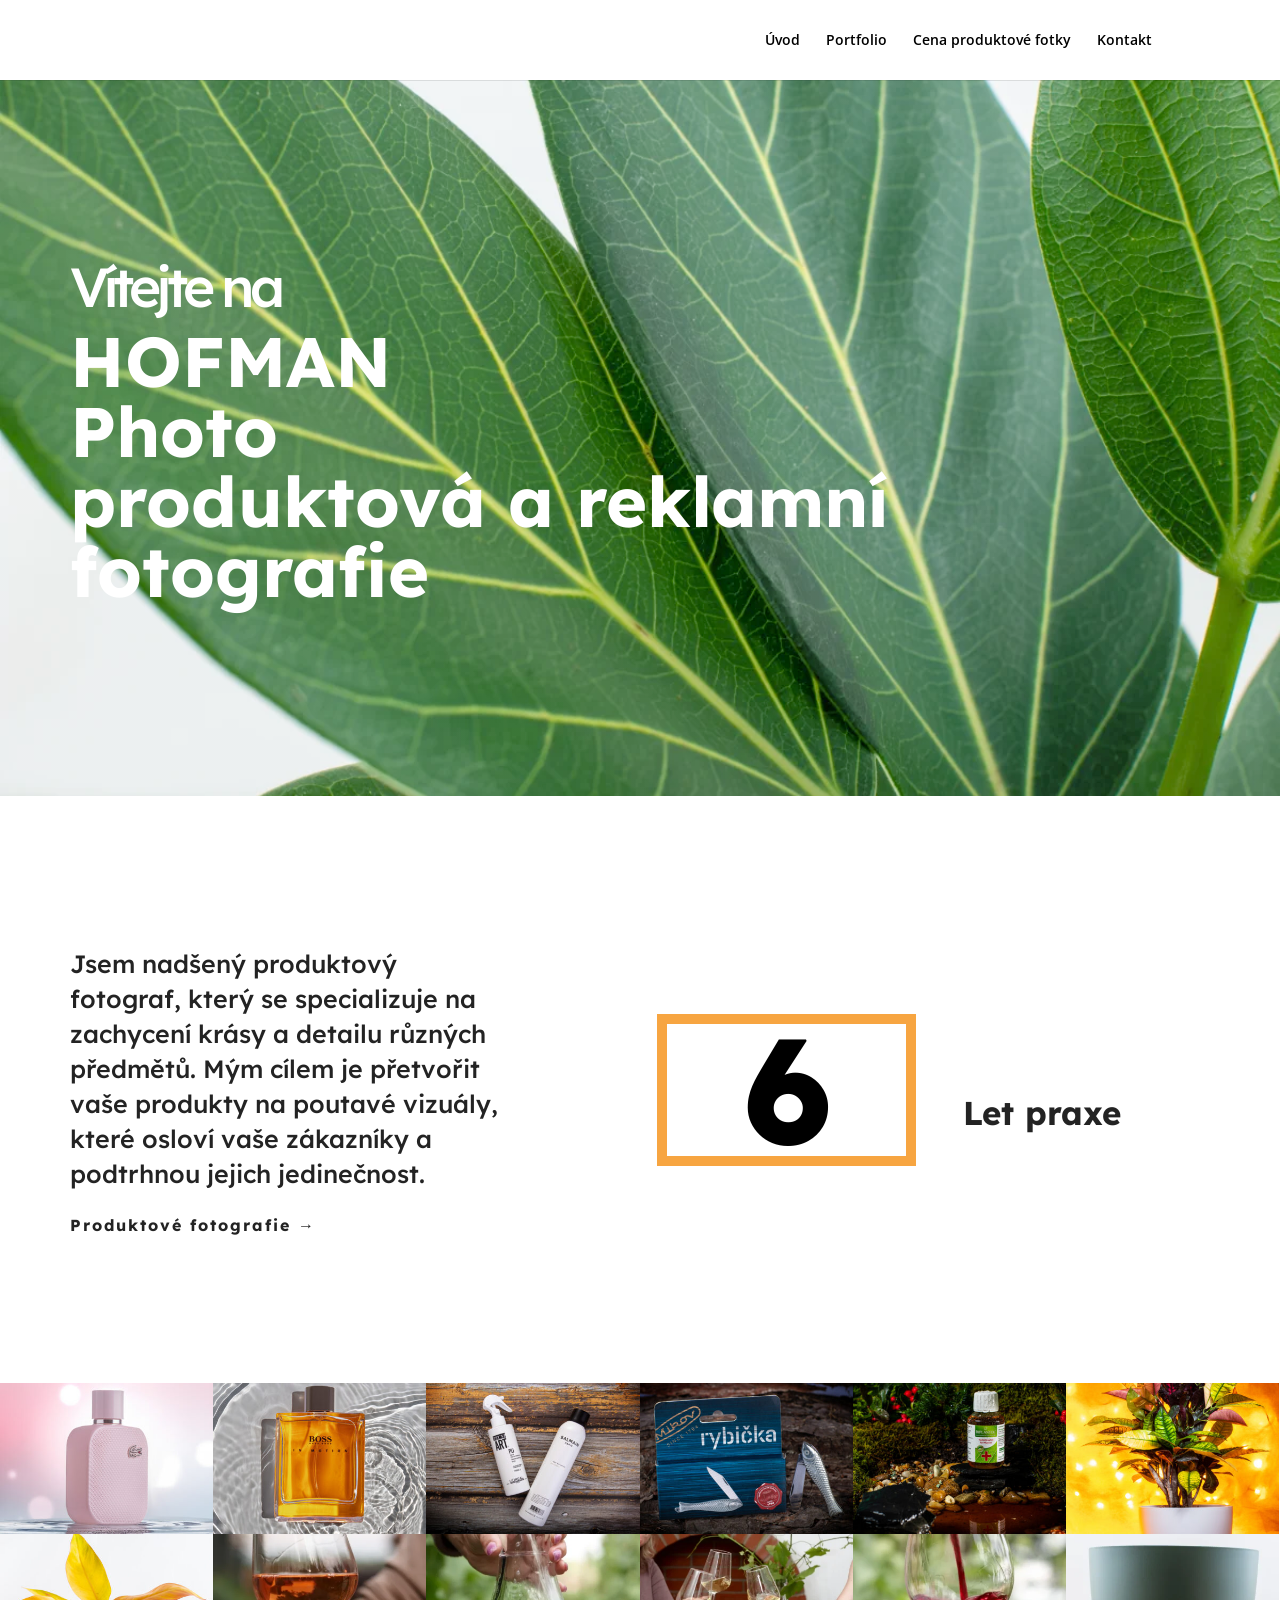
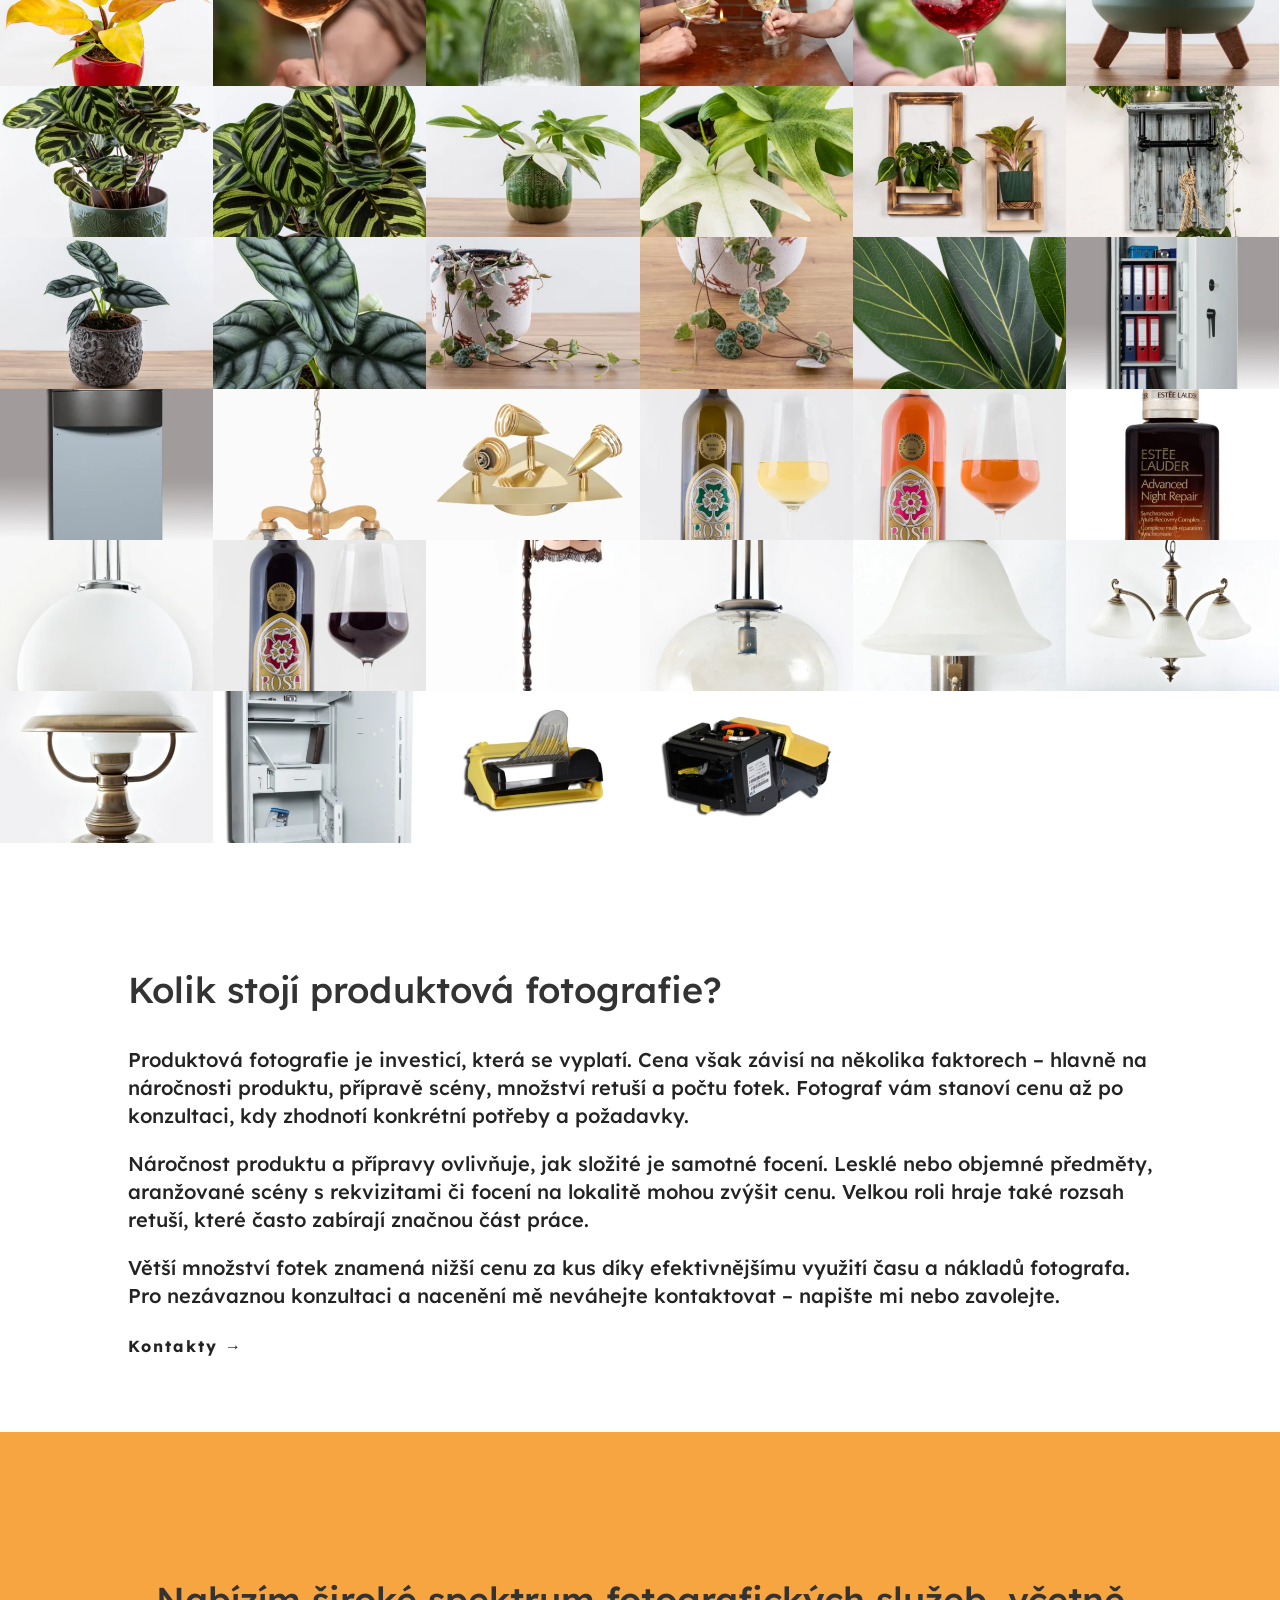
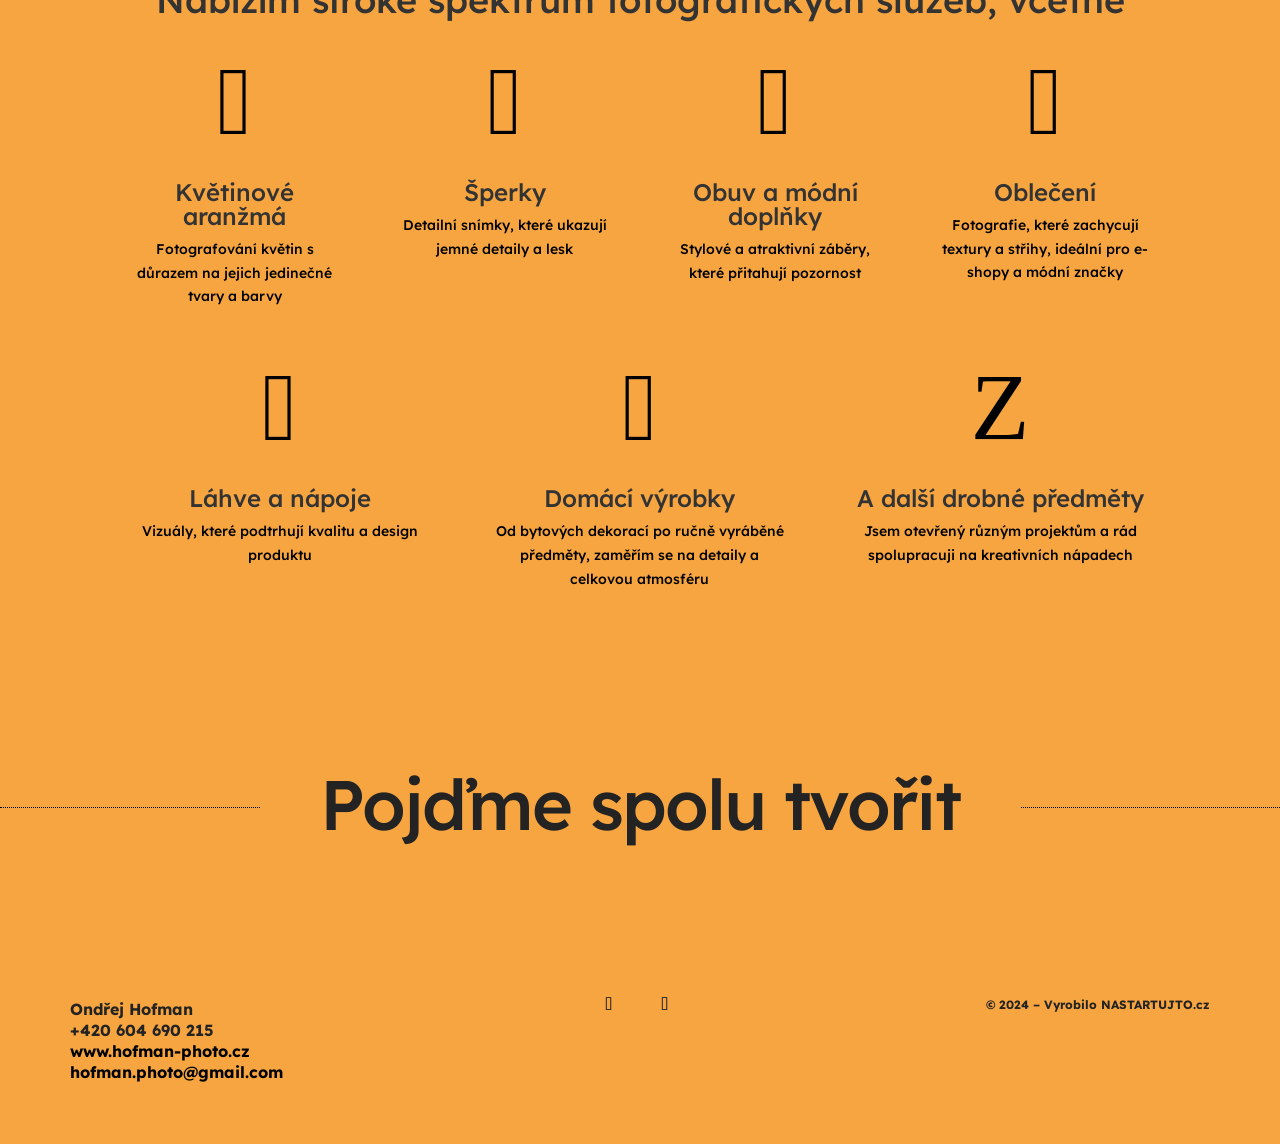
==== commit a1c1e8d2: "Typo: Add ending slashes" ====
--- a/docs/index.html
+++ b/docs/index.html
@@ -3,7 +3,7 @@
 <head>
 	<meta charset="UTF-8" />
 <meta http-equiv="X-UA-Compatible" content="IE=edge">
-	<link rel="pingback" href="https://akirathan.github.io/hofman-photo/docsxmlrpc.php" />
+	<link rel="pingback" href="https://akirathan.github.io/hofman-photo/docs/xmlrpc.php" />
 
 	<script type="text/javascript">
 		document.documentElement.className = 'js';
@@ -14,22 +14,22 @@
 		<!-- All in One SEO 4.8.2 - aioseo.com -->
 	<meta name="description" content="Objevte umění produktové fotografie s Ondřejem Hofmanem. Vytvářím atraktivní vizuály, které zvýrazní krásu vašich produktů a zaujmou zákazníky." />
 	<meta name="robots" content="max-image-preview:large" />
-	<link rel="canonical" href="https://akirathan.github.io/hofman-photo/docs" />
+	<link rel="canonical" href="https://akirathan.github.io/hofman-photo/docs/" />
 	<meta name="generator" content="All in One SEO (AIOSEO) 4.8.2" />
 		<meta property="og:locale" content="cs_CZ" />
 		<meta property="og:site_name" content="hofman-photo.cz -" />
 		<meta property="og:type" content="website" />
 		<meta property="og:title" content="HOFMAN Photo produktová fotografie | hofman-photo.cz" />
 		<meta property="og:description" content="Objevte umění produktové fotografie s Ondřejem Hofmanem. Vytvářím atraktivní vizuály, které zvýrazní krásu vašich produktů a zaujmou zákazníky." />
-		<meta property="og:url" content="https://akirathan.github.io/hofman-photo/docs" />
-		<meta property="og:image" content="https://akirathan.github.io/hofman-photo/docswp-content/uploads/2024/10/240926_petra_kvetiny091.webp" />
-		<meta property="og:image:secure_url" content="https://akirathan.github.io/hofman-photo/docswp-content/uploads/2024/10/240926_petra_kvetiny091.webp" />
+		<meta property="og:url" content="https://akirathan.github.io/hofman-photo/docs/" />
+		<meta property="og:image" content="https://akirathan.github.io/hofman-photo/docs/wp-content/uploads/2024/10/240926_petra_kvetiny091.webp" />
+		<meta property="og:image:secure_url" content="https://akirathan.github.io/hofman-photo/docs/wp-content/uploads/2024/10/240926_petra_kvetiny091.webp" />
 		<meta property="og:image:width" content="1200" />
 		<meta property="og:image:height" content="799" />
 		<meta name="twitter:card" content="summary_large_image" />
 		<meta name="twitter:title" content="HOFMAN Photo produktová fotografie | hofman-photo.cz" />
 		<meta name="twitter:description" content="Objevte umění produktové fotografie s Ondřejem Hofmanem. Vytvářím atraktivní vizuály, které zvýrazní krásu vašich produktů a zaujmou zákazníky." />
-		<meta name="twitter:image" content="https://akirathan.github.io/hofman-photo/docswp-content/uploads/2024/10/240926_petra_kvetiny091.webp" />
+		<meta name="twitter:image" content="https://akirathan.github.io/hofman-photo/docs/wp-content/uploads/2024/10/240926_petra_kvetiny091.webp" />
 		<script type="application/ld+json" class="aioseo-schema">
 			{"@context":"https:\/\/schema.org","@graph":[{"@type":"BreadcrumbList","@id":"https:\/\/hofman-photo.cz\/#breadcrumblist","itemListElement":[{"@type":"ListItem","@id":"https:\/\/hofman-photo.cz\/#listItem","position":1,"name":"Dom\u016f"}]},{"@type":"Organization","@id":"https:\/\/hofman-photo.cz\/#organization","name":"hofman-photo.cz","url":"https:\/\/hofman-photo.cz\/","telephone":"+420604690215","logo":{"@type":"ImageObject","url":"https:\/\/hofman-photo.cz\/wp-content\/uploads\/2024\/10\/240926_petra_kvetiny091.webp","@id":"https:\/\/hofman-photo.cz\/#organizationLogo","width":1200,"height":799},"image":{"@id":"https:\/\/hofman-photo.cz\/#organizationLogo"}},{"@type":"WebPage","@id":"https:\/\/hofman-photo.cz\/#webpage","url":"https:\/\/hofman-photo.cz\/","name":"HOFMAN Photo produktov\u00e1 fotografie | hofman-photo.cz","description":"Objevte um\u011bn\u00ed produktov\u00e9 fotografie s Ond\u0159ejem Hofmanem. Vytv\u00e1\u0159\u00edm atraktivn\u00ed vizu\u00e1ly, kter\u00e9 zv\u00fdrazn\u00ed kr\u00e1su va\u0161ich produkt\u016f a zaujmou z\u00e1kazn\u00edky.","inLanguage":"cs-CZ","isPartOf":{"@id":"https:\/\/hofman-photo.cz\/#website"},"breadcrumb":{"@id":"https:\/\/hofman-photo.cz\/#breadcrumblist"},"datePublished":"2024-10-07T14:31:20+00:00","dateModified":"2025-03-11T09:47:42+00:00"},{"@type":"WebSite","@id":"https:\/\/hofman-photo.cz\/#website","url":"https:\/\/hofman-photo.cz\/","name":"hofman-photo.cz","inLanguage":"cs-CZ","publisher":{"@id":"https:\/\/hofman-photo.cz\/#organization"}}]}
 		</script>
@@ -46,7 +46,7 @@
 :where(.wp-block-columns.is-layout-flex){gap: 2em;}:where(.wp-block-columns.is-layout-grid){gap: 2em;}
 :root :where(.wp-block-pullquote){font-size: 1.5em;line-height: 1.6;}
 </style>
-<link rel='stylesheet' id='cmplz-general-css' href='https://akirathan.github.io/hofman-photo/docswp-content/plugins/complianz-gdpr/assets/css/cookieblocker.min.css?ver=1729248960' type='text/css' media='all' />
+<link rel='stylesheet' id='cmplz-general-css' href='https://akirathan.github.io/hofman-photo/docs/wp-content/plugins/complianz-gdpr/assets/css/cookieblocker.min.css?ver=1729248960' type='text/css' media='all' />
 <link rel='stylesheet' id='et-divi-open-sans-css' href='https://fonts.googleapis.com/css?family=Open+Sans:300italic,400italic,600italic,700italic,800italic,400,300,600,700,800&#038;subset=latin,latin-ext&#038;display=swap' type='text/css' media='all' />
 <style id='divi-style-parent-inline-inline-css' type='text/css'>
 /*!
@@ -60,7 +60,7 @@
 License URI: http://www.gnu.org/licenses/gpl-2.0.html
 */
 
-a,abbr,acronym,address,applet,b,big,blockquote,body,center,cite,code,dd,del,dfn,div,dl,dt,em,fieldset,font,form,h1,h2,h3,h4,h5,h6,html,i,iframe,img,ins,kbd,label,legend,li,object,ol,p,pre,q,s,samp,small,span,strike,strong,sub,sup,tt,u,ul,var{margin:0;padding:0;border:0;outline:0;font-size:100%;-ms-text-size-adjust:100%;-webkit-text-size-adjust:100%;vertical-align:baseline;background:transparent}body{line-height:1}ol,ul{list-style:none}blockquote,q{quotes:none}blockquote:after,blockquote:before,q:after,q:before{content:"";content:none}blockquote{margin:20px 0 30px;border-left:5px solid;padding-left:20px}:focus{outline:0}del{text-decoration:line-through}pre{overflow:auto;padding:10px}figure{margin:0}table{border-collapse:collapse;border-spacing:0}article,aside,footer,header,hgroup,nav,section{display:block}body{font-family:Open Sans,Arial,sans-serif;font-size:14px;color:#666;background-color:#fff;line-height:1.7em;font-weight:500;-webkit-font-smoothing:antialiased;-moz-osx-font-smoothing:grayscale}body.page-template-page-template-blank-php #page-container{padding-top:0!important}body.et_cover_background{background-size:cover!important;background-position:top!important;background-repeat:no-repeat!important;background-attachment:fixed}a{color:#2ea3f2}a,a:hover{text-decoration:none}p{padding-bottom:1em}p:not(.has-background):last-of-type{padding-bottom:0}p.et_normal_padding{padding-bottom:1em}strong{font-weight:700}cite,em,i{font-style:italic}code,pre{font-family:Courier New,monospace;margin-bottom:10px}ins{text-decoration:none}sub,sup{height:0;line-height:1;position:relative;vertical-align:baseline}sup{bottom:.8em}sub{top:.3em}dl{margin:0 0 1.5em}dl dt{font-weight:700}dd{margin-left:1.5em}blockquote p{padding-bottom:0}embed,iframe,object,video{max-width:100%}h1,h2,h3,h4,h5,h6{color:#333;padding-bottom:10px;line-height:1em;font-weight:500}h1 a,h2 a,h3 a,h4 a,h5 a,h6 a{color:inherit}h1{font-size:30px}h2{font-size:26px}h3{font-size:22px}h4{font-size:18px}h5{font-size:16px}h6{font-size:14px}input{-webkit-appearance:none}input[type=checkbox]{-webkit-appearance:checkbox}input[type=radio]{-webkit-appearance:radio}input.text,input.title,input[type=email],input[type=password],input[type=tel],input[type=text],select,textarea{background-color:#fff;border:1px solid #bbb;padding:2px;color:#4e4e4e}input.text:focus,input.title:focus,input[type=text]:focus,select:focus,textarea:focus{border-color:#2d3940;color:#3e3e3e}input.text,input.title,input[type=text],select,textarea{margin:0}textarea{padding:4px}button,input,select,textarea{font-family:inherit}img{max-width:100%;height:auto}.clear{clear:both}br.clear{margin:0;padding:0}.pagination{clear:both}#et_search_icon:hover,.et-social-icon a:hover,.et_password_protected_form .et_submit_button,.form-submit .et_pb_buttontton.alt.disabled,.nav-single a,.posted_in a{color:#2ea3f2}.et-search-form,blockquote{border-color:#2ea3f2}#main-content{background-color:#fff}.container{width:80%;max-width:1080px;margin:auto;position:relative}body:not(.et-tb) #main-content .container,body:not(.et-tb-has-header) #main-content .container{padding-top:58px}.et_full_width_page #main-content .container:before{display:none}.main_title{margin-bottom:20px}.et_password_protected_form .et_submit_button:hover,.form-submit .et_pb_button:hover{background:rgba(0,0,0,.05)}.et_button_icon_visible .et_pb_button{padding-right:2em;padding-left:.7em}.et_button_icon_visible .et_pb_button:after{opacity:1;margin-left:0}.et_button_left .et_pb_button:hover:after{left:.15em}.et_button_left .et_pb_button:after{margin-left:0;left:1em}.et_button_icon_visible.et_button_left .et_pb_button,.et_button_left .et_pb_button:hover,.et_button_left .et_pb_module .et_pb_button:hover{padding-left:2em;padding-right:.7em}.et_button_icon_visible.et_button_left .et_pb_button:after,.et_button_left .et_pb_button:hover:after{left:.15em}.et_password_protected_form .et_submit_button:hover,.form-submit .et_pb_button:hover{padding:.3em 1em}.et_button_no_icon .et_pb_button:after{display:none}.et_button_no_icon.et_button_icon_visible.et_button_left .et_pb_button,.et_button_no_icon.et_button_left .et_pb_button:hover,.et_button_no_icon .et_pb_button,.et_button_no_icon .et_pb_button:hover{padding:.3em 1em!important}.et_button_custom_icon .et_pb_button:after{line-height:1.7em}.et_button_custom_icon.et_button_icon_visible .et_pb_button:after,.et_button_custom_icon .et_pb_button:hover:after{margin-left:.3em}#left-area .post_format-post-format-gallery .wp-block-gallery:first-of-type{padding:0;margin-bottom:-16px}.entry-content table:not(.variations){border:1px solid #eee;margin:0 0 15px;text-align:left;width:100%}.entry-content thead th,.entry-content tr th{color:#555;font-weight:700;padding:9px 24px}.entry-content tr td{border-top:1px solid #eee;padding:6px 24px}#left-area ul,.entry-content ul,.et-l--body ul,.et-l--footer ul,.et-l--header ul{list-style-type:disc;padding:0 0 23px 1em;line-height:26px}#left-area ol,.entry-content ol,.et-l--body ol,.et-l--footer ol,.et-l--header ol{list-style-type:decimal;list-style-position:inside;padding:0 0 23px;line-height:26px}#left-area ul li ul,.entry-content ul li ol{padding:2px 0 2px 20px}#left-area ol li ul,.entry-content ol li ol,.et-l--body ol li ol,.et-l--footer ol li ol,.et-l--header ol li ol{padding:2px 0 2px 35px}#left-area ul.wp-block-gallery{display:-webkit-box;display:-ms-flexbox;display:flex;-ms-flex-wrap:wrap;flex-wrap:wrap;list-style-type:none;padding:0}#left-area ul.products{padding:0!important;line-height:1.7!important;list-style:none!important}.gallery-item a{display:block}.gallery-caption,.gallery-item a{width:90%}#wpadminbar{z-index:100001}#left-area .post-meta{font-size:14px;padding-bottom:15px}#left-area .post-meta a{text-decoration:none;color:#666}#left-area .et_featured_image{padding-bottom:7px}.single .post{padding-bottom:25px}body.single .et_audio_content{margin-bottom:-6px}.nav-single a{text-decoration:none;color:#2ea3f2;font-size:14px;font-weight:400}.nav-previous{float:left}.nav-next{float:right}.et_password_protected_form p input{background-color:#eee;border:none!important;width:100%!important;border-radius:0!important;font-size:14px;color:#999!important;padding:16px!important;-webkit-box-sizing:border-box;box-sizing:border-box}.et_password_protected_form label{display:none}.et_password_protected_form .et_submit_button{font-family:inherit;display:block;float:right;margin:8px auto 0;cursor:pointer}.post-password-required p.nocomments.container{max-width:100%}.post-password-required p.nocomments.container:before{display:none}.aligncenter,div.post .new-post .aligncenter{display:block;margin-left:auto;margin-right:auto}.wp-caption{border:1px solid #ddd;text-align:center;background-color:#f3f3f3;margin-bottom:10px;max-width:96%;padding:8px}.wp-caption.alignleft{margin:0 30px 20px 0}.wp-caption.alignright{margin:0 0 20px 30px}.wp-caption img{margin:0;padding:0;border:0}.wp-caption p.wp-caption-text{font-size:12px;padding:0 4px 5px;margin:0}.alignright{float:right}.alignleft{float:left}img.alignleft{display:inline;float:left;margin-right:15px}img.alignright{display:inline;float:right;margin-left:15px}.page.et_pb_pagebuilder_layout #main-content{background-color:transparent}body #main-content .et_builder_inner_content>h1,body #main-content .et_builder_inner_content>h2,body #main-content .et_builder_inner_content>h3,body #main-content .et_builder_inner_content>h4,body #main-content .et_builder_inner_content>h5,body #main-content .et_builder_inner_content>h6{line-height:1.4em}body #main-content .et_builder_inner_content>p{line-height:1.7em}.wp-block-pullquote{margin:20px 0 30px}.wp-block-pullquote.has-background blockquote{border-left:none}.wp-block-group.has-background{padding:1.5em 1.5em .5em}@media (min-width:981px){#left-area{width:79.125%;padding-bottom:23px}#main-content .container:before{content:"";position:absolute;top:0;height:100%;width:1px;background-color:#e2e2e2}.et_full_width_page #left-area,.et_no_sidebar #left-area{float:none;width:100%!important}.et_full_width_page #left-area{padding-bottom:0}.et_no_sidebar #main-content .container:before{display:none}}@media (max-width:980px){#page-container{padding-top:80px}.et-tb #page-container,.et-tb-has-header #page-container{padding-top:0!important}#left-area,#sidebar{width:100%!important}#main-content .container:before{display:none!important}.et_full_width_page .et_gallery_item:nth-child(4n+1){clear:none}}@media print{#page-container{padding-top:0!important}}#wp-admin-bar-et-use-visual-builder a:before{font-family:ETmodules!important;content:"\e625";font-size:30px!important;width:28px;margin-top:-3px;color:#974df3!important}#wp-admin-bar-et-use-visual-builder:hover a:before{color:#fff!important}#wp-admin-bar-et-use-visual-builder:hover a,#wp-admin-bar-et-use-visual-builder a:hover{transition:background-color .5s ease;-webkit-transition:background-color .5s ease;-moz-transition:background-color .5s ease;background-color:#7e3bd0!important;color:#fff!important}* html .clearfix,:first-child+html .clearfix{zoom:1}.iphone .et_pb_section_video_bg video::-webkit-media-controls-start-playback-button{display:none!important;-webkit-appearance:none}.et_mobile_device .et_pb_section_parallax .et_pb_parallax_css{background-attachment:scroll}.et-social-facebook a.icon:before{content:"\e093"}.et-social-twitter a.icon:before{content:"\e094"}.et-social-google-plus a.icon:before{content:"\e096"}.et-social-instagram a.icon:before{content:"\e09a"}.et-social-rss a.icon:before{content:"\e09e"}.ai1ec-single-event:after{content:" ";display:table;clear:both}.evcal_event_details .evcal_evdata_cell .eventon_details_shading_bot.eventon_details_shading_bot{z-index:3}.wp-block-divi-layout{margin-bottom:1em}*{-webkit-box-sizing:border-box;box-sizing:border-box}#et-info-email:before,#et-info-phone:before,#et_search_icon:before,.comment-reply-link:after,.et-cart-info span:before,.et-pb-arrow-next:before,.et-pb-arrow-prev:before,.et-social-icon a:before,.et_audio_container .mejs-playpause-button button:before,.et_audio_container .mejs-volume-button button:before,.et_overlay:before,.et_password_protected_form .et_submit_button:after,.et_pb_button:after,.et_pb_contact_reset:after,.et_pb_contact_submit:after,.et_pb_font_icon:before,.et_pb_newsletter_button:after,.et_pb_pricing_table_button:after,.et_pb_promo_button:after,.et_pb_testimonial:before,.et_pb_toggle_title:before,.form-submit .et_pb_button:after,.mobile_menu_bar:before,a.et_pb_more_button:after{font-family:ETmodules!important;speak:none;font-style:normal;font-weight:400;-webkit-font-feature-settings:normal;font-feature-settings:normal;font-variant:normal;text-transform:none;line-height:1;-webkit-font-smoothing:antialiased;-moz-osx-font-smoothing:grayscale;text-shadow:0 0;direction:ltr}.et-pb-icon,.et_pb_custom_button_icon.et_pb_button:after,.et_pb_login .et_pb_custom_button_icon.et_pb_button:after,.et_pb_woo_custom_button_icon .button.et_pb_custom_button_icon.et_pb_button:after,.et_pb_woo_custom_button_icon .button.et_pb_custom_button_icon.et_pb_button:hover:after{content:attr(data-icon)}.et-pb-icon{font-family:ETmodules;speak:none;font-weight:400;-webkit-font-feature-settings:normal;font-feature-settings:normal;font-variant:normal;text-transform:none;line-height:1;-webkit-font-smoothing:antialiased;font-size:96px;font-style:normal;display:inline-block;-webkit-box-sizing:border-box;box-sizing:border-box;direction:ltr}#et-ajax-saving{display:none;-webkit-transition:background .3s,-webkit-box-shadow .3s;transition:background .3s,-webkit-box-shadow .3s;transition:background .3s,box-shadow .3s;transition:background .3s,box-shadow .3s,-webkit-box-shadow .3s;-webkit-box-shadow:rgba(0,139,219,.247059) 0 0 60px;box-shadow:0 0 60px rgba(0,139,219,.247059);position:fixed;top:50%;left:50%;width:50px;height:50px;background:#fff;border-radius:50px;margin:-25px 0 0 -25px;z-index:999999;text-align:center}#et-ajax-saving img{margin:9px}.et-safe-mode-indicator,.et-safe-mode-indicator:focus,.et-safe-mode-indicator:hover{-webkit-box-shadow:0 5px 10px rgba(41,196,169,.15);box-shadow:0 5px 10px rgba(41,196,169,.15);background:#29c4a9;color:#fff;font-size:14px;font-weight:600;padding:12px;line-height:16px;border-radius:3px;position:fixed;bottom:30px;right:30px;z-index:999999;text-decoration:none;font-family:Open Sans,sans-serif;-webkit-font-smoothing:antialiased;-moz-osx-font-smoothing:grayscale}.et_pb_button{font-size:20px;font-weight:500;padding:.3em 1em;line-height:1.7em!important;background-color:transparent;background-size:cover;background-position:50%;background-repeat:no-repeat;border:2px solid;border-radius:3px;-webkit-transition-duration:.2s;transition-duration:.2s;-webkit-transition-property:all!important;transition-property:all!important}.et_pb_button,.et_pb_button_inner{position:relative}.et_pb_button:hover,.et_pb_module .et_pb_button:hover{border:2px solid transparent;padding:.3em 2em .3em .7em}.et_pb_button:hover{background-color:hsla(0,0%,100%,.2)}.et_pb_bg_layout_light.et_pb_button:hover,.et_pb_bg_layout_light .et_pb_button:hover{background-color:rgba(0,0,0,.05)}.et_pb_button:after,.et_pb_button:before{font-size:32px;line-height:1em;content:"\35";opacity:0;position:absolute;margin-left:-1em;-webkit-transition:all .2s;transition:all .2s;text-transform:none;-webkit-font-feature-settings:"kern" off;font-feature-settings:"kern" off;font-variant:none;font-style:normal;font-weight:400;text-shadow:none}.et_pb_button.et_hover_enabled:hover:after,.et_pb_button.et_pb_hovered:hover:after{-webkit-transition:none!important;transition:none!important}.et_pb_button:before{display:none}.et_pb_button:hover:after{opacity:1;margin-left:0}.et_pb_column_1_3 h1,.et_pb_column_1_4 h1,.et_pb_column_1_5 h1,.et_pb_column_1_6 h1,.et_pb_column_2_5 h1{font-size:26px}.et_pb_column_1_3 h2,.et_pb_column_1_4 h2,.et_pb_column_1_5 h2,.et_pb_column_1_6 h2,.et_pb_column_2_5 h2{font-size:23px}.et_pb_column_1_3 h3,.et_pb_column_1_4 h3,.et_pb_column_1_5 h3,.et_pb_column_1_6 h3,.et_pb_column_2_5 h3{font-size:20px}.et_pb_column_1_3 h4,.et_pb_column_1_4 h4,.et_pb_column_1_5 h4,.et_pb_column_1_6 h4,.et_pb_column_2_5 h4{font-size:18px}.et_pb_column_1_3 h5,.et_pb_column_1_4 h5,.et_pb_column_1_5 h5,.et_pb_column_1_6 h5,.et_pb_column_2_5 h5{font-size:16px}.et_pb_column_1_3 h6,.et_pb_column_1_4 h6,.et_pb_column_1_5 h6,.et_pb_column_1_6 h6,.et_pb_column_2_5 h6{font-size:15px}.et_pb_bg_layout_dark,.et_pb_bg_layout_dark h1,.et_pb_bg_layout_dark h2,.et_pb_bg_layout_dark h3,.et_pb_bg_layout_dark h4,.et_pb_bg_layout_dark h5,.et_pb_bg_layout_dark h6{color:#fff!important}.et_pb_module.et_pb_text_align_left{text-align:left}.et_pb_module.et_pb_text_align_center{text-align:center}.et_pb_module.et_pb_text_align_right{text-align:right}.et_pb_module.et_pb_text_align_justified{text-align:justify}.clearfix:after{visibility:hidden;display:block;font-size:0;content:" ";clear:both;height:0}.et_pb_bg_layout_light .et_pb_more_button{color:#2ea3f2}.et_builder_inner_content{position:relative;z-index:1}header .et_builder_inner_content{z-index:2}.et_pb_css_mix_blend_mode_passthrough{mix-blend-mode:unset!important}.et_pb_image_container{margin:-20px -20px 29px}.et_pb_module_inner{position:relative}.et_hover_enabled_preview{z-index:2}.et_hover_enabled:hover{position:relative;z-index:2}.et_pb_all_tabs,.et_pb_module,.et_pb_posts_nav a,.et_pb_tab,.et_pb_with_background{position:relative;background-size:cover;background-position:50%;background-repeat:no-repeat}.et_pb_background_mask,.et_pb_background_pattern{bottom:0;left:0;position:absolute;right:0;top:0}.et_pb_background_mask{background-size:calc(100% + 2px) calc(100% + 2px);background-repeat:no-repeat;background-position:50%;overflow:hidden}.et_pb_background_pattern{background-position:0 0;background-repeat:repeat}.et_pb_with_border{position:relative;border:0 solid #333}.post-password-required .et_pb_row{padding:0;width:100%}.post-password-required .et_password_protected_form{min-height:0}body.et_pb_pagebuilder_layout.et_pb_show_title .post-password-required .et_password_protected_form h1,body:not(.et_pb_pagebuilder_layout) .post-password-required .et_password_protected_form h1{display:none}.et_pb_no_bg{padding:0!important}.et_overlay.et_pb_inline_icon:before,.et_pb_inline_icon:before{content:attr(data-icon)}.et_pb_more_button{color:inherit;text-shadow:none;text-decoration:none;display:inline-block;margin-top:20px}.et_parallax_bg_wrap{overflow:hidden;position:absolute;top:0;right:0;bottom:0;left:0}.et_parallax_bg{background-repeat:no-repeat;background-position:top;background-size:cover;position:absolute;bottom:0;left:0;width:100%;height:100%;display:block}.et_parallax_bg.et_parallax_bg__hover,.et_parallax_bg.et_parallax_bg_phone,.et_parallax_bg.et_parallax_bg_tablet,.et_parallax_gradient.et_parallax_gradient__hover,.et_parallax_gradient.et_parallax_gradient_phone,.et_parallax_gradient.et_parallax_gradient_tablet,.et_pb_section_parallax_hover:hover .et_parallax_bg:not(.et_parallax_bg__hover),.et_pb_section_parallax_hover:hover .et_parallax_gradient:not(.et_parallax_gradient__hover){display:none}.et_pb_section_parallax_hover:hover .et_parallax_bg.et_parallax_bg__hover,.et_pb_section_parallax_hover:hover .et_parallax_gradient.et_parallax_gradient__hover{display:block}.et_parallax_gradient{bottom:0;display:block;left:0;position:absolute;right:0;top:0}.et_pb_module.et_pb_section_parallax,.et_pb_posts_nav a.et_pb_section_parallax,.et_pb_tab.et_pb_section_parallax{position:relative}.et_pb_section_parallax .et_pb_parallax_css,.et_pb_slides .et_parallax_bg.et_pb_parallax_css{background-attachment:fixed}body.et-bfb .et_pb_section_parallax .et_pb_parallax_css,body.et-bfb .et_pb_slides .et_parallax_bg.et_pb_parallax_css{background-attachment:scroll;bottom:auto}.et_pb_section_parallax.et_pb_column .et_pb_module,.et_pb_section_parallax.et_pb_row .et_pb_column,.et_pb_section_parallax.et_pb_row .et_pb_module{z-index:9;position:relative}.et_pb_more_button:hover:after{opacity:1;margin-left:0}.et_pb_preload .et_pb_section_video_bg,.et_pb_preload>div{visibility:hidden}.et_pb_preload,.et_pb_section.et_pb_section_video.et_pb_preload{position:relative;background:#464646!important}.et_pb_preload:before{content:"";position:absolute;top:50%;left:50%;background:url(https://akirathan.github.io/hofman-photo/docswp-content/themes/Divi/includes/builder/styles/images/preloader.gif) no-repeat;border-radius:32px;width:32px;height:32px;margin:-16px 0 0 -16px}.box-shadow-overlay{position:absolute;top:0;left:0;width:100%;height:100%;z-index:10;pointer-events:none}.et_pb_section>.box-shadow-overlay~.et_pb_row{z-index:11}body.safari .section_has_divider{will-change:transform}.et_pb_row>.box-shadow-overlay{z-index:8}.has-box-shadow-overlay{position:relative}.et_clickable{cursor:pointer}.screen-reader-text{border:0;clip:rect(1px,1px,1px,1px);-webkit-clip-path:inset(50%);clip-path:inset(50%);height:1px;margin:-1px;overflow:hidden;padding:0;position:absolute!important;width:1px;word-wrap:normal!important}.et_multi_view_hidden,.et_multi_view_hidden_image{display:none!important}@keyframes multi-view-image-fade{0%{opacity:0}10%{opacity:.1}20%{opacity:.2}30%{opacity:.3}40%{opacity:.4}50%{opacity:.5}60%{opacity:.6}70%{opacity:.7}80%{opacity:.8}90%{opacity:.9}to{opacity:1}}.et_multi_view_image__loading{visibility:hidden}.et_multi_view_image__loaded{-webkit-animation:multi-view-image-fade .5s;animation:multi-view-image-fade .5s}#et-pb-motion-effects-offset-tracker{visibility:hidden!important;opacity:0;position:absolute;top:0;left:0}.et-pb-before-scroll-animation{opacity:0}header.et-l.et-l--header:after{clear:both;display:block;content:""}.et_pb_module{-webkit-animation-timing-function:linear;animation-timing-function:linear;-webkit-animation-duration:.2s;animation-duration:.2s}@-webkit-keyframes fadeBottom{0%{opacity:0;-webkit-transform:translateY(10%);transform:translateY(10%)}to{opacity:1;-webkit-transform:translateY(0);transform:translateY(0)}}@keyframes fadeBottom{0%{opacity:0;-webkit-transform:translateY(10%);transform:translateY(10%)}to{opacity:1;-webkit-transform:translateY(0);transform:translateY(0)}}@-webkit-keyframes fadeLeft{0%{opacity:0;-webkit-transform:translateX(-10%);transform:translateX(-10%)}to{opacity:1;-webkit-transform:translateX(0);transform:translateX(0)}}@keyframes fadeLeft{0%{opacity:0;-webkit-transform:translateX(-10%);transform:translateX(-10%)}to{opacity:1;-webkit-transform:translateX(0);transform:translateX(0)}}@-webkit-keyframes fadeRight{0%{opacity:0;-webkit-transform:translateX(10%);transform:translateX(10%)}to{opacity:1;-webkit-transform:translateX(0);transform:translateX(0)}}@keyframes fadeRight{0%{opacity:0;-webkit-transform:translateX(10%);transform:translateX(10%)}to{opacity:1;-webkit-transform:translateX(0);transform:translateX(0)}}@-webkit-keyframes fadeTop{0%{opacity:0;-webkit-transform:translateY(-10%);transform:translateY(-10%)}to{opacity:1;-webkit-transform:translateX(0);transform:translateX(0)}}@keyframes fadeTop{0%{opacity:0;-webkit-transform:translateY(-10%);transform:translateY(-10%)}to{opacity:1;-webkit-transform:translateX(0);transform:translateX(0)}}@-webkit-keyframes fadeIn{0%{opacity:0}to{opacity:1}}@keyframes fadeIn{0%{opacity:0}to{opacity:1}}.et-waypoint:not(.et_pb_counters){opacity:0}@media (min-width:981px){.et_pb_section.et_section_specialty div.et_pb_row .et_pb_column .et_pb_column .et_pb_module.et-last-child,.et_pb_section.et_section_specialty div.et_pb_row .et_pb_column .et_pb_column .et_pb_module:last-child,.et_pb_section.et_section_specialty div.et_pb_row .et_pb_column .et_pb_row_inner .et_pb_column .et_pb_module.et-last-child,.et_pb_section.et_section_specialty div.et_pb_row .et_pb_column .et_pb_row_inner .et_pb_column .et_pb_module:last-child,.et_pb_section div.et_pb_row .et_pb_column .et_pb_module.et-last-child,.et_pb_section div.et_pb_row .et_pb_column .et_pb_module:last-child{margin-bottom:0}}@media (max-width:980px){.et_overlay.et_pb_inline_icon_tablet:before,.et_pb_inline_icon_tablet:before{content:attr(data-icon-tablet)}.et_parallax_bg.et_parallax_bg_tablet_exist,.et_parallax_gradient.et_parallax_gradient_tablet_exist{display:none}.et_parallax_bg.et_parallax_bg_tablet,.et_parallax_gradient.et_parallax_gradient_tablet{display:block}.et_pb_column .et_pb_module{margin-bottom:30px}.et_pb_row .et_pb_column .et_pb_module.et-last-child,.et_pb_row .et_pb_column .et_pb_module:last-child,.et_section_specialty .et_pb_row .et_pb_column .et_pb_module.et-last-child,.et_section_specialty .et_pb_row .et_pb_column .et_pb_module:last-child{margin-bottom:0}.et_pb_more_button{display:inline-block!important}.et_pb_bg_layout_light_tablet.et_pb_button,.et_pb_bg_layout_light_tablet.et_pb_module.et_pb_button,.et_pb_bg_layout_light_tablet .et_pb_more_button{color:#2ea3f2}.et_pb_bg_layout_light_tablet .et_pb_forgot_password a{color:#666}.et_pb_bg_layout_light_tablet h1,.et_pb_bg_layout_light_tablet h2,.et_pb_bg_layout_light_tablet h3,.et_pb_bg_layout_light_tablet h4,.et_pb_bg_layout_light_tablet h5,.et_pb_bg_layout_light_tablet h6{color:#333!important}.et_pb_module .et_pb_bg_layout_light_tablet.et_pb_button{color:#2ea3f2!important}.et_pb_bg_layout_light_tablet{color:#666!important}.et_pb_bg_layout_dark_tablet,.et_pb_bg_layout_dark_tablet h1,.et_pb_bg_layout_dark_tablet h2,.et_pb_bg_layout_dark_tablet h3,.et_pb_bg_layout_dark_tablet h4,.et_pb_bg_layout_dark_tablet h5,.et_pb_bg_layout_dark_tablet h6{color:#fff!important}.et_pb_bg_layout_dark_tablet.et_pb_button,.et_pb_bg_layout_dark_tablet.et_pb_module.et_pb_button,.et_pb_bg_layout_dark_tablet .et_pb_more_button{color:inherit}.et_pb_bg_layout_dark_tablet .et_pb_forgot_password a{color:#fff}.et_pb_module.et_pb_text_align_left-tablet{text-align:left}.et_pb_module.et_pb_text_align_center-tablet{text-align:center}.et_pb_module.et_pb_text_align_right-tablet{text-align:right}.et_pb_module.et_pb_text_align_justified-tablet{text-align:justify}}@media (max-width:767px){.et_pb_more_button{display:inline-block!important}.et_overlay.et_pb_inline_icon_phone:before,.et_pb_inline_icon_phone:before{content:attr(data-icon-phone)}.et_parallax_bg.et_parallax_bg_phone_exist,.et_parallax_gradient.et_parallax_gradient_phone_exist{display:none}.et_parallax_bg.et_parallax_bg_phone,.et_parallax_gradient.et_parallax_gradient_phone{display:block}.et-hide-mobile{display:none!important}.et_pb_bg_layout_light_phone.et_pb_button,.et_pb_bg_layout_light_phone.et_pb_module.et_pb_button,.et_pb_bg_layout_light_phone .et_pb_more_button{color:#2ea3f2}.et_pb_bg_layout_light_phone .et_pb_forgot_password a{color:#666}.et_pb_bg_layout_light_phone h1,.et_pb_bg_layout_light_phone h2,.et_pb_bg_layout_light_phone h3,.et_pb_bg_layout_light_phone h4,.et_pb_bg_layout_light_phone h5,.et_pb_bg_layout_light_phone h6{color:#333!important}.et_pb_module .et_pb_bg_layout_light_phone.et_pb_button{color:#2ea3f2!important}.et_pb_bg_layout_light_phone{color:#666!important}.et_pb_bg_layout_dark_phone,.et_pb_bg_layout_dark_phone h1,.et_pb_bg_layout_dark_phone h2,.et_pb_bg_layout_dark_phone h3,.et_pb_bg_layout_dark_phone h4,.et_pb_bg_layout_dark_phone h5,.et_pb_bg_layout_dark_phone h6{color:#fff!important}.et_pb_bg_layout_dark_phone.et_pb_button,.et_pb_bg_layout_dark_phone.et_pb_module.et_pb_button,.et_pb_bg_layout_dark_phone .et_pb_more_button{color:inherit}.et_pb_module .et_pb_bg_layout_dark_phone.et_pb_button{color:#fff!important}.et_pb_bg_layout_dark_phone .et_pb_forgot_password a{color:#fff}.et_pb_module.et_pb_text_align_left-phone{text-align:left}.et_pb_module.et_pb_text_align_center-phone{text-align:center}.et_pb_module.et_pb_text_align_right-phone{text-align:right}.et_pb_module.et_pb_text_align_justified-phone{text-align:justify}}@media (max-width:479px){a.et_pb_more_button{display:block}}@media (min-width:768px) and (max-width:980px){[data-et-multi-view-load-tablet-hidden=true]:not(.et_multi_view_swapped){display:none!important}}@media (max-width:767px){[data-et-multi-view-load-phone-hidden=true]:not(.et_multi_view_swapped){display:none!important}}.et_pb_menu.et_pb_menu--style-inline_centered_logo .et_pb_menu__menu nav ul{-webkit-box-pack:center;-ms-flex-pack:center;justify-content:center}@-webkit-keyframes multi-view-image-fade{0%{-webkit-transform:scale(1);transform:scale(1);opacity:1}50%{-webkit-transform:scale(1.01);transform:scale(1.01);opacity:1}to{-webkit-transform:scale(1);transform:scale(1);opacity:1}}
+a,abbr,acronym,address,applet,b,big,blockquote,body,center,cite,code,dd,del,dfn,div,dl,dt,em,fieldset,font,form,h1,h2,h3,h4,h5,h6,html,i,iframe,img,ins,kbd,label,legend,li,object,ol,p,pre,q,s,samp,small,span,strike,strong,sub,sup,tt,u,ul,var{margin:0;padding:0;border:0;outline:0;font-size:100%;-ms-text-size-adjust:100%;-webkit-text-size-adjust:100%;vertical-align:baseline;background:transparent}body{line-height:1}ol,ul{list-style:none}blockquote,q{quotes:none}blockquote:after,blockquote:before,q:after,q:before{content:"";content:none}blockquote{margin:20px 0 30px;border-left:5px solid;padding-left:20px}:focus{outline:0}del{text-decoration:line-through}pre{overflow:auto;padding:10px}figure{margin:0}table{border-collapse:collapse;border-spacing:0}article,aside,footer,header,hgroup,nav,section{display:block}body{font-family:Open Sans,Arial,sans-serif;font-size:14px;color:#666;background-color:#fff;line-height:1.7em;font-weight:500;-webkit-font-smoothing:antialiased;-moz-osx-font-smoothing:grayscale}body.page-template-page-template-blank-php #page-container{padding-top:0!important}body.et_cover_background{background-size:cover!important;background-position:top!important;background-repeat:no-repeat!important;background-attachment:fixed}a{color:#2ea3f2}a,a:hover{text-decoration:none}p{padding-bottom:1em}p:not(.has-background):last-of-type{padding-bottom:0}p.et_normal_padding{padding-bottom:1em}strong{font-weight:700}cite,em,i{font-style:italic}code,pre{font-family:Courier New,monospace;margin-bottom:10px}ins{text-decoration:none}sub,sup{height:0;line-height:1;position:relative;vertical-align:baseline}sup{bottom:.8em}sub{top:.3em}dl{margin:0 0 1.5em}dl dt{font-weight:700}dd{margin-left:1.5em}blockquote p{padding-bottom:0}embed,iframe,object,video{max-width:100%}h1,h2,h3,h4,h5,h6{color:#333;padding-bottom:10px;line-height:1em;font-weight:500}h1 a,h2 a,h3 a,h4 a,h5 a,h6 a{color:inherit}h1{font-size:30px}h2{font-size:26px}h3{font-size:22px}h4{font-size:18px}h5{font-size:16px}h6{font-size:14px}input{-webkit-appearance:none}input[type=checkbox]{-webkit-appearance:checkbox}input[type=radio]{-webkit-appearance:radio}input.text,input.title,input[type=email],input[type=password],input[type=tel],input[type=text],select,textarea{background-color:#fff;border:1px solid #bbb;padding:2px;color:#4e4e4e}input.text:focus,input.title:focus,input[type=text]:focus,select:focus,textarea:focus{border-color:#2d3940;color:#3e3e3e}input.text,input.title,input[type=text],select,textarea{margin:0}textarea{padding:4px}button,input,select,textarea{font-family:inherit}img{max-width:100%;height:auto}.clear{clear:both}br.clear{margin:0;padding:0}.pagination{clear:both}#et_search_icon:hover,.et-social-icon a:hover,.et_password_protected_form .et_submit_button,.form-submit .et_pb_buttontton.alt.disabled,.nav-single a,.posted_in a{color:#2ea3f2}.et-search-form,blockquote{border-color:#2ea3f2}#main-content{background-color:#fff}.container{width:80%;max-width:1080px;margin:auto;position:relative}body:not(.et-tb) #main-content .container,body:not(.et-tb-has-header) #main-content .container{padding-top:58px}.et_full_width_page #main-content .container:before{display:none}.main_title{margin-bottom:20px}.et_password_protected_form .et_submit_button:hover,.form-submit .et_pb_button:hover{background:rgba(0,0,0,.05)}.et_button_icon_visible .et_pb_button{padding-right:2em;padding-left:.7em}.et_button_icon_visible .et_pb_button:after{opacity:1;margin-left:0}.et_button_left .et_pb_button:hover:after{left:.15em}.et_button_left .et_pb_button:after{margin-left:0;left:1em}.et_button_icon_visible.et_button_left .et_pb_button,.et_button_left .et_pb_button:hover,.et_button_left .et_pb_module .et_pb_button:hover{padding-left:2em;padding-right:.7em}.et_button_icon_visible.et_button_left .et_pb_button:after,.et_button_left .et_pb_button:hover:after{left:.15em}.et_password_protected_form .et_submit_button:hover,.form-submit .et_pb_button:hover{padding:.3em 1em}.et_button_no_icon .et_pb_button:after{display:none}.et_button_no_icon.et_button_icon_visible.et_button_left .et_pb_button,.et_button_no_icon.et_button_left .et_pb_button:hover,.et_button_no_icon .et_pb_button,.et_button_no_icon .et_pb_button:hover{padding:.3em 1em!important}.et_button_custom_icon .et_pb_button:after{line-height:1.7em}.et_button_custom_icon.et_button_icon_visible .et_pb_button:after,.et_button_custom_icon .et_pb_button:hover:after{margin-left:.3em}#left-area .post_format-post-format-gallery .wp-block-gallery:first-of-type{padding:0;margin-bottom:-16px}.entry-content table:not(.variations){border:1px solid #eee;margin:0 0 15px;text-align:left;width:100%}.entry-content thead th,.entry-content tr th{color:#555;font-weight:700;padding:9px 24px}.entry-content tr td{border-top:1px solid #eee;padding:6px 24px}#left-area ul,.entry-content ul,.et-l--body ul,.et-l--footer ul,.et-l--header ul{list-style-type:disc;padding:0 0 23px 1em;line-height:26px}#left-area ol,.entry-content ol,.et-l--body ol,.et-l--footer ol,.et-l--header ol{list-style-type:decimal;list-style-position:inside;padding:0 0 23px;line-height:26px}#left-area ul li ul,.entry-content ul li ol{padding:2px 0 2px 20px}#left-area ol li ul,.entry-content ol li ol,.et-l--body ol li ol,.et-l--footer ol li ol,.et-l--header ol li ol{padding:2px 0 2px 35px}#left-area ul.wp-block-gallery{display:-webkit-box;display:-ms-flexbox;display:flex;-ms-flex-wrap:wrap;flex-wrap:wrap;list-style-type:none;padding:0}#left-area ul.products{padding:0!important;line-height:1.7!important;list-style:none!important}.gallery-item a{display:block}.gallery-caption,.gallery-item a{width:90%}#wpadminbar{z-index:100001}#left-area .post-meta{font-size:14px;padding-bottom:15px}#left-area .post-meta a{text-decoration:none;color:#666}#left-area .et_featured_image{padding-bottom:7px}.single .post{padding-bottom:25px}body.single .et_audio_content{margin-bottom:-6px}.nav-single a{text-decoration:none;color:#2ea3f2;font-size:14px;font-weight:400}.nav-previous{float:left}.nav-next{float:right}.et_password_protected_form p input{background-color:#eee;border:none!important;width:100%!important;border-radius:0!important;font-size:14px;color:#999!important;padding:16px!important;-webkit-box-sizing:border-box;box-sizing:border-box}.et_password_protected_form label{display:none}.et_password_protected_form .et_submit_button{font-family:inherit;display:block;float:right;margin:8px auto 0;cursor:pointer}.post-password-required p.nocomments.container{max-width:100%}.post-password-required p.nocomments.container:before{display:none}.aligncenter,div.post .new-post .aligncenter{display:block;margin-left:auto;margin-right:auto}.wp-caption{border:1px solid #ddd;text-align:center;background-color:#f3f3f3;margin-bottom:10px;max-width:96%;padding:8px}.wp-caption.alignleft{margin:0 30px 20px 0}.wp-caption.alignright{margin:0 0 20px 30px}.wp-caption img{margin:0;padding:0;border:0}.wp-caption p.wp-caption-text{font-size:12px;padding:0 4px 5px;margin:0}.alignright{float:right}.alignleft{float:left}img.alignleft{display:inline;float:left;margin-right:15px}img.alignright{display:inline;float:right;margin-left:15px}.page.et_pb_pagebuilder_layout #main-content{background-color:transparent}body #main-content .et_builder_inner_content>h1,body #main-content .et_builder_inner_content>h2,body #main-content .et_builder_inner_content>h3,body #main-content .et_builder_inner_content>h4,body #main-content .et_builder_inner_content>h5,body #main-content .et_builder_inner_content>h6{line-height:1.4em}body #main-content .et_builder_inner_content>p{line-height:1.7em}.wp-block-pullquote{margin:20px 0 30px}.wp-block-pullquote.has-background blockquote{border-left:none}.wp-block-group.has-background{padding:1.5em 1.5em .5em}@media (min-width:981px){#left-area{width:79.125%;padding-bottom:23px}#main-content .container:before{content:"";position:absolute;top:0;height:100%;width:1px;background-color:#e2e2e2}.et_full_width_page #left-area,.et_no_sidebar #left-area{float:none;width:100%!important}.et_full_width_page #left-area{padding-bottom:0}.et_no_sidebar #main-content .container:before{display:none}}@media (max-width:980px){#page-container{padding-top:80px}.et-tb #page-container,.et-tb-has-header #page-container{padding-top:0!important}#left-area,#sidebar{width:100%!important}#main-content .container:before{display:none!important}.et_full_width_page .et_gallery_item:nth-child(4n+1){clear:none}}@media print{#page-container{padding-top:0!important}}#wp-admin-bar-et-use-visual-builder a:before{font-family:ETmodules!important;content:"\e625";font-size:30px!important;width:28px;margin-top:-3px;color:#974df3!important}#wp-admin-bar-et-use-visual-builder:hover a:before{color:#fff!important}#wp-admin-bar-et-use-visual-builder:hover a,#wp-admin-bar-et-use-visual-builder a:hover{transition:background-color .5s ease;-webkit-transition:background-color .5s ease;-moz-transition:background-color .5s ease;background-color:#7e3bd0!important;color:#fff!important}* html .clearfix,:first-child+html .clearfix{zoom:1}.iphone .et_pb_section_video_bg video::-webkit-media-controls-start-playback-button{display:none!important;-webkit-appearance:none}.et_mobile_device .et_pb_section_parallax .et_pb_parallax_css{background-attachment:scroll}.et-social-facebook a.icon:before{content:"\e093"}.et-social-twitter a.icon:before{content:"\e094"}.et-social-google-plus a.icon:before{content:"\e096"}.et-social-instagram a.icon:before{content:"\e09a"}.et-social-rss a.icon:before{content:"\e09e"}.ai1ec-single-event:after{content:" ";display:table;clear:both}.evcal_event_details .evcal_evdata_cell .eventon_details_shading_bot.eventon_details_shading_bot{z-index:3}.wp-block-divi-layout{margin-bottom:1em}*{-webkit-box-sizing:border-box;box-sizing:border-box}#et-info-email:before,#et-info-phone:before,#et_search_icon:before,.comment-reply-link:after,.et-cart-info span:before,.et-pb-arrow-next:before,.et-pb-arrow-prev:before,.et-social-icon a:before,.et_audio_container .mejs-playpause-button button:before,.et_audio_container .mejs-volume-button button:before,.et_overlay:before,.et_password_protected_form .et_submit_button:after,.et_pb_button:after,.et_pb_contact_reset:after,.et_pb_contact_submit:after,.et_pb_font_icon:before,.et_pb_newsletter_button:after,.et_pb_pricing_table_button:after,.et_pb_promo_button:after,.et_pb_testimonial:before,.et_pb_toggle_title:before,.form-submit .et_pb_button:after,.mobile_menu_bar:before,a.et_pb_more_button:after{font-family:ETmodules!important;speak:none;font-style:normal;font-weight:400;-webkit-font-feature-settings:normal;font-feature-settings:normal;font-variant:normal;text-transform:none;line-height:1;-webkit-font-smoothing:antialiased;-moz-osx-font-smoothing:grayscale;text-shadow:0 0;direction:ltr}.et-pb-icon,.et_pb_custom_button_icon.et_pb_button:after,.et_pb_login .et_pb_custom_button_icon.et_pb_button:after,.et_pb_woo_custom_button_icon .button.et_pb_custom_button_icon.et_pb_button:after,.et_pb_woo_custom_button_icon .button.et_pb_custom_button_icon.et_pb_button:hover:after{content:attr(data-icon)}.et-pb-icon{font-family:ETmodules;speak:none;font-weight:400;-webkit-font-feature-settings:normal;font-feature-settings:normal;font-variant:normal;text-transform:none;line-height:1;-webkit-font-smoothing:antialiased;font-size:96px;font-style:normal;display:inline-block;-webkit-box-sizing:border-box;box-sizing:border-box;direction:ltr}#et-ajax-saving{display:none;-webkit-transition:background .3s,-webkit-box-shadow .3s;transition:background .3s,-webkit-box-shadow .3s;transition:background .3s,box-shadow .3s;transition:background .3s,box-shadow .3s,-webkit-box-shadow .3s;-webkit-box-shadow:rgba(0,139,219,.247059) 0 0 60px;box-shadow:0 0 60px rgba(0,139,219,.247059);position:fixed;top:50%;left:50%;width:50px;height:50px;background:#fff;border-radius:50px;margin:-25px 0 0 -25px;z-index:999999;text-align:center}#et-ajax-saving img{margin:9px}.et-safe-mode-indicator,.et-safe-mode-indicator:focus,.et-safe-mode-indicator:hover{-webkit-box-shadow:0 5px 10px rgba(41,196,169,.15);box-shadow:0 5px 10px rgba(41,196,169,.15);background:#29c4a9;color:#fff;font-size:14px;font-weight:600;padding:12px;line-height:16px;border-radius:3px;position:fixed;bottom:30px;right:30px;z-index:999999;text-decoration:none;font-family:Open Sans,sans-serif;-webkit-font-smoothing:antialiased;-moz-osx-font-smoothing:grayscale}.et_pb_button{font-size:20px;font-weight:500;padding:.3em 1em;line-height:1.7em!important;background-color:transparent;background-size:cover;background-position:50%;background-repeat:no-repeat;border:2px solid;border-radius:3px;-webkit-transition-duration:.2s;transition-duration:.2s;-webkit-transition-property:all!important;transition-property:all!important}.et_pb_button,.et_pb_button_inner{position:relative}.et_pb_button:hover,.et_pb_module .et_pb_button:hover{border:2px solid transparent;padding:.3em 2em .3em .7em}.et_pb_button:hover{background-color:hsla(0,0%,100%,.2)}.et_pb_bg_layout_light.et_pb_button:hover,.et_pb_bg_layout_light .et_pb_button:hover{background-color:rgba(0,0,0,.05)}.et_pb_button:after,.et_pb_button:before{font-size:32px;line-height:1em;content:"\35";opacity:0;position:absolute;margin-left:-1em;-webkit-transition:all .2s;transition:all .2s;text-transform:none;-webkit-font-feature-settings:"kern" off;font-feature-settings:"kern" off;font-variant:none;font-style:normal;font-weight:400;text-shadow:none}.et_pb_button.et_hover_enabled:hover:after,.et_pb_button.et_pb_hovered:hover:after{-webkit-transition:none!important;transition:none!important}.et_pb_button:before{display:none}.et_pb_button:hover:after{opacity:1;margin-left:0}.et_pb_column_1_3 h1,.et_pb_column_1_4 h1,.et_pb_column_1_5 h1,.et_pb_column_1_6 h1,.et_pb_column_2_5 h1{font-size:26px}.et_pb_column_1_3 h2,.et_pb_column_1_4 h2,.et_pb_column_1_5 h2,.et_pb_column_1_6 h2,.et_pb_column_2_5 h2{font-size:23px}.et_pb_column_1_3 h3,.et_pb_column_1_4 h3,.et_pb_column_1_5 h3,.et_pb_column_1_6 h3,.et_pb_column_2_5 h3{font-size:20px}.et_pb_column_1_3 h4,.et_pb_column_1_4 h4,.et_pb_column_1_5 h4,.et_pb_column_1_6 h4,.et_pb_column_2_5 h4{font-size:18px}.et_pb_column_1_3 h5,.et_pb_column_1_4 h5,.et_pb_column_1_5 h5,.et_pb_column_1_6 h5,.et_pb_column_2_5 h5{font-size:16px}.et_pb_column_1_3 h6,.et_pb_column_1_4 h6,.et_pb_column_1_5 h6,.et_pb_column_1_6 h6,.et_pb_column_2_5 h6{font-size:15px}.et_pb_bg_layout_dark,.et_pb_bg_layout_dark h1,.et_pb_bg_layout_dark h2,.et_pb_bg_layout_dark h3,.et_pb_bg_layout_dark h4,.et_pb_bg_layout_dark h5,.et_pb_bg_layout_dark h6{color:#fff!important}.et_pb_module.et_pb_text_align_left{text-align:left}.et_pb_module.et_pb_text_align_center{text-align:center}.et_pb_module.et_pb_text_align_right{text-align:right}.et_pb_module.et_pb_text_align_justified{text-align:justify}.clearfix:after{visibility:hidden;display:block;font-size:0;content:" ";clear:both;height:0}.et_pb_bg_layout_light .et_pb_more_button{color:#2ea3f2}.et_builder_inner_content{position:relative;z-index:1}header .et_builder_inner_content{z-index:2}.et_pb_css_mix_blend_mode_passthrough{mix-blend-mode:unset!important}.et_pb_image_container{margin:-20px -20px 29px}.et_pb_module_inner{position:relative}.et_hover_enabled_preview{z-index:2}.et_hover_enabled:hover{position:relative;z-index:2}.et_pb_all_tabs,.et_pb_module,.et_pb_posts_nav a,.et_pb_tab,.et_pb_with_background{position:relative;background-size:cover;background-position:50%;background-repeat:no-repeat}.et_pb_background_mask,.et_pb_background_pattern{bottom:0;left:0;position:absolute;right:0;top:0}.et_pb_background_mask{background-size:calc(100% + 2px) calc(100% + 2px);background-repeat:no-repeat;background-position:50%;overflow:hidden}.et_pb_background_pattern{background-position:0 0;background-repeat:repeat}.et_pb_with_border{position:relative;border:0 solid #333}.post-password-required .et_pb_row{padding:0;width:100%}.post-password-required .et_password_protected_form{min-height:0}body.et_pb_pagebuilder_layout.et_pb_show_title .post-password-required .et_password_protected_form h1,body:not(.et_pb_pagebuilder_layout) .post-password-required .et_password_protected_form h1{display:none}.et_pb_no_bg{padding:0!important}.et_overlay.et_pb_inline_icon:before,.et_pb_inline_icon:before{content:attr(data-icon)}.et_pb_more_button{color:inherit;text-shadow:none;text-decoration:none;display:inline-block;margin-top:20px}.et_parallax_bg_wrap{overflow:hidden;position:absolute;top:0;right:0;bottom:0;left:0}.et_parallax_bg{background-repeat:no-repeat;background-position:top;background-size:cover;position:absolute;bottom:0;left:0;width:100%;height:100%;display:block}.et_parallax_bg.et_parallax_bg__hover,.et_parallax_bg.et_parallax_bg_phone,.et_parallax_bg.et_parallax_bg_tablet,.et_parallax_gradient.et_parallax_gradient__hover,.et_parallax_gradient.et_parallax_gradient_phone,.et_parallax_gradient.et_parallax_gradient_tablet,.et_pb_section_parallax_hover:hover .et_parallax_bg:not(.et_parallax_bg__hover),.et_pb_section_parallax_hover:hover .et_parallax_gradient:not(.et_parallax_gradient__hover){display:none}.et_pb_section_parallax_hover:hover .et_parallax_bg.et_parallax_bg__hover,.et_pb_section_parallax_hover:hover .et_parallax_gradient.et_parallax_gradient__hover{display:block}.et_parallax_gradient{bottom:0;display:block;left:0;position:absolute;right:0;top:0}.et_pb_module.et_pb_section_parallax,.et_pb_posts_nav a.et_pb_section_parallax,.et_pb_tab.et_pb_section_parallax{position:relative}.et_pb_section_parallax .et_pb_parallax_css,.et_pb_slides .et_parallax_bg.et_pb_parallax_css{background-attachment:fixed}body.et-bfb .et_pb_section_parallax .et_pb_parallax_css,body.et-bfb .et_pb_slides .et_parallax_bg.et_pb_parallax_css{background-attachment:scroll;bottom:auto}.et_pb_section_parallax.et_pb_column .et_pb_module,.et_pb_section_parallax.et_pb_row .et_pb_column,.et_pb_section_parallax.et_pb_row .et_pb_module{z-index:9;position:relative}.et_pb_more_button:hover:after{opacity:1;margin-left:0}.et_pb_preload .et_pb_section_video_bg,.et_pb_preload>div{visibility:hidden}.et_pb_preload,.et_pb_section.et_pb_section_video.et_pb_preload{position:relative;background:#464646!important}.et_pb_preload:before{content:"";position:absolute;top:50%;left:50%;background:url(https://akirathan.github.io/hofman-photo/docs/wp-content/themes/Divi/includes/builder/styles/images/preloader.gif) no-repeat;border-radius:32px;width:32px;height:32px;margin:-16px 0 0 -16px}.box-shadow-overlay{position:absolute;top:0;left:0;width:100%;height:100%;z-index:10;pointer-events:none}.et_pb_section>.box-shadow-overlay~.et_pb_row{z-index:11}body.safari .section_has_divider{will-change:transform}.et_pb_row>.box-shadow-overlay{z-index:8}.has-box-shadow-overlay{position:relative}.et_clickable{cursor:pointer}.screen-reader-text{border:0;clip:rect(1px,1px,1px,1px);-webkit-clip-path:inset(50%);clip-path:inset(50%);height:1px;margin:-1px;overflow:hidden;padding:0;position:absolute!important;width:1px;word-wrap:normal!important}.et_multi_view_hidden,.et_multi_view_hidden_image{display:none!important}@keyframes multi-view-image-fade{0%{opacity:0}10%{opacity:.1}20%{opacity:.2}30%{opacity:.3}40%{opacity:.4}50%{opacity:.5}60%{opacity:.6}70%{opacity:.7}80%{opacity:.8}90%{opacity:.9}to{opacity:1}}.et_multi_view_image__loading{visibility:hidden}.et_multi_view_image__loaded{-webkit-animation:multi-view-image-fade .5s;animation:multi-view-image-fade .5s}#et-pb-motion-effects-offset-tracker{visibility:hidden!important;opacity:0;position:absolute;top:0;left:0}.et-pb-before-scroll-animation{opacity:0}header.et-l.et-l--header:after{clear:both;display:block;content:""}.et_pb_module{-webkit-animation-timing-function:linear;animation-timing-function:linear;-webkit-animation-duration:.2s;animation-duration:.2s}@-webkit-keyframes fadeBottom{0%{opacity:0;-webkit-transform:translateY(10%);transform:translateY(10%)}to{opacity:1;-webkit-transform:translateY(0);transform:translateY(0)}}@keyframes fadeBottom{0%{opacity:0;-webkit-transform:translateY(10%);transform:translateY(10%)}to{opacity:1;-webkit-transform:translateY(0);transform:translateY(0)}}@-webkit-keyframes fadeLeft{0%{opacity:0;-webkit-transform:translateX(-10%);transform:translateX(-10%)}to{opacity:1;-webkit-transform:translateX(0);transform:translateX(0)}}@keyframes fadeLeft{0%{opacity:0;-webkit-transform:translateX(-10%);transform:translateX(-10%)}to{opacity:1;-webkit-transform:translateX(0);transform:translateX(0)}}@-webkit-keyframes fadeRight{0%{opacity:0;-webkit-transform:translateX(10%);transform:translateX(10%)}to{opacity:1;-webkit-transform:translateX(0);transform:translateX(0)}}@keyframes fadeRight{0%{opacity:0;-webkit-transform:translateX(10%);transform:translateX(10%)}to{opacity:1;-webkit-transform:translateX(0);transform:translateX(0)}}@-webkit-keyframes fadeTop{0%{opacity:0;-webkit-transform:translateY(-10%);transform:translateY(-10%)}to{opacity:1;-webkit-transform:translateX(0);transform:translateX(0)}}@keyframes fadeTop{0%{opacity:0;-webkit-transform:translateY(-10%);transform:translateY(-10%)}to{opacity:1;-webkit-transform:translateX(0);transform:translateX(0)}}@-webkit-keyframes fadeIn{0%{opacity:0}to{opacity:1}}@keyframes fadeIn{0%{opacity:0}to{opacity:1}}.et-waypoint:not(.et_pb_counters){opacity:0}@media (min-width:981px){.et_pb_section.et_section_specialty div.et_pb_row .et_pb_column .et_pb_column .et_pb_module.et-last-child,.et_pb_section.et_section_specialty div.et_pb_row .et_pb_column .et_pb_column .et_pb_module:last-child,.et_pb_section.et_section_specialty div.et_pb_row .et_pb_column .et_pb_row_inner .et_pb_column .et_pb_module.et-last-child,.et_pb_section.et_section_specialty div.et_pb_row .et_pb_column .et_pb_row_inner .et_pb_column .et_pb_module:last-child,.et_pb_section div.et_pb_row .et_pb_column .et_pb_module.et-last-child,.et_pb_section div.et_pb_row .et_pb_column .et_pb_module:last-child{margin-bottom:0}}@media (max-width:980px){.et_overlay.et_pb_inline_icon_tablet:before,.et_pb_inline_icon_tablet:before{content:attr(data-icon-tablet)}.et_parallax_bg.et_parallax_bg_tablet_exist,.et_parallax_gradient.et_parallax_gradient_tablet_exist{display:none}.et_parallax_bg.et_parallax_bg_tablet,.et_parallax_gradient.et_parallax_gradient_tablet{display:block}.et_pb_column .et_pb_module{margin-bottom:30px}.et_pb_row .et_pb_column .et_pb_module.et-last-child,.et_pb_row .et_pb_column .et_pb_module:last-child,.et_section_specialty .et_pb_row .et_pb_column .et_pb_module.et-last-child,.et_section_specialty .et_pb_row .et_pb_column .et_pb_module:last-child{margin-bottom:0}.et_pb_more_button{display:inline-block!important}.et_pb_bg_layout_light_tablet.et_pb_button,.et_pb_bg_layout_light_tablet.et_pb_module.et_pb_button,.et_pb_bg_layout_light_tablet .et_pb_more_button{color:#2ea3f2}.et_pb_bg_layout_light_tablet .et_pb_forgot_password a{color:#666}.et_pb_bg_layout_light_tablet h1,.et_pb_bg_layout_light_tablet h2,.et_pb_bg_layout_light_tablet h3,.et_pb_bg_layout_light_tablet h4,.et_pb_bg_layout_light_tablet h5,.et_pb_bg_layout_light_tablet h6{color:#333!important}.et_pb_module .et_pb_bg_layout_light_tablet.et_pb_button{color:#2ea3f2!important}.et_pb_bg_layout_light_tablet{color:#666!important}.et_pb_bg_layout_dark_tablet,.et_pb_bg_layout_dark_tablet h1,.et_pb_bg_layout_dark_tablet h2,.et_pb_bg_layout_dark_tablet h3,.et_pb_bg_layout_dark_tablet h4,.et_pb_bg_layout_dark_tablet h5,.et_pb_bg_layout_dark_tablet h6{color:#fff!important}.et_pb_bg_layout_dark_tablet.et_pb_button,.et_pb_bg_layout_dark_tablet.et_pb_module.et_pb_button,.et_pb_bg_layout_dark_tablet .et_pb_more_button{color:inherit}.et_pb_bg_layout_dark_tablet .et_pb_forgot_password a{color:#fff}.et_pb_module.et_pb_text_align_left-tablet{text-align:left}.et_pb_module.et_pb_text_align_center-tablet{text-align:center}.et_pb_module.et_pb_text_align_right-tablet{text-align:right}.et_pb_module.et_pb_text_align_justified-tablet{text-align:justify}}@media (max-width:767px){.et_pb_more_button{display:inline-block!important}.et_overlay.et_pb_inline_icon_phone:before,.et_pb_inline_icon_phone:before{content:attr(data-icon-phone)}.et_parallax_bg.et_parallax_bg_phone_exist,.et_parallax_gradient.et_parallax_gradient_phone_exist{display:none}.et_parallax_bg.et_parallax_bg_phone,.et_parallax_gradient.et_parallax_gradient_phone{display:block}.et-hide-mobile{display:none!important}.et_pb_bg_layout_light_phone.et_pb_button,.et_pb_bg_layout_light_phone.et_pb_module.et_pb_button,.et_pb_bg_layout_light_phone .et_pb_more_button{color:#2ea3f2}.et_pb_bg_layout_light_phone .et_pb_forgot_password a{color:#666}.et_pb_bg_layout_light_phone h1,.et_pb_bg_layout_light_phone h2,.et_pb_bg_layout_light_phone h3,.et_pb_bg_layout_light_phone h4,.et_pb_bg_layout_light_phone h5,.et_pb_bg_layout_light_phone h6{color:#333!important}.et_pb_module .et_pb_bg_layout_light_phone.et_pb_button{color:#2ea3f2!important}.et_pb_bg_layout_light_phone{color:#666!important}.et_pb_bg_layout_dark_phone,.et_pb_bg_layout_dark_phone h1,.et_pb_bg_layout_dark_phone h2,.et_pb_bg_layout_dark_phone h3,.et_pb_bg_layout_dark_phone h4,.et_pb_bg_layout_dark_phone h5,.et_pb_bg_layout_dark_phone h6{color:#fff!important}.et_pb_bg_layout_dark_phone.et_pb_button,.et_pb_bg_layout_dark_phone.et_pb_module.et_pb_button,.et_pb_bg_layout_dark_phone .et_pb_more_button{color:inherit}.et_pb_module .et_pb_bg_layout_dark_phone.et_pb_button{color:#fff!important}.et_pb_bg_layout_dark_phone .et_pb_forgot_password a{color:#fff}.et_pb_module.et_pb_text_align_left-phone{text-align:left}.et_pb_module.et_pb_text_align_center-phone{text-align:center}.et_pb_module.et_pb_text_align_right-phone{text-align:right}.et_pb_module.et_pb_text_align_justified-phone{text-align:justify}}@media (max-width:479px){a.et_pb_more_button{display:block}}@media (min-width:768px) and (max-width:980px){[data-et-multi-view-load-tablet-hidden=true]:not(.et_multi_view_swapped){display:none!important}}@media (max-width:767px){[data-et-multi-view-load-phone-hidden=true]:not(.et_multi_view_swapped){display:none!important}}.et_pb_menu.et_pb_menu--style-inline_centered_logo .et_pb_menu__menu nav ul{-webkit-box-pack:center;-ms-flex-pack:center;justify-content:center}@-webkit-keyframes multi-view-image-fade{0%{-webkit-transform:scale(1);transform:scale(1);opacity:1}50%{-webkit-transform:scale(1.01);transform:scale(1.01);opacity:1}to{-webkit-transform:scale(1);transform:scale(1);opacity:1}}
 </style>
 <style id='divi-dynamic-critical-inline-css' type='text/css'>
 @font-face{font-family:ETmodules;font-display:block;src:url(//hofman-photo.cz/wp-content/themes/Divi/core/admin/fonts/modules/all/modules.eot);src:url(//hofman-photo.cz/wp-content/themes/Divi/core/admin/fonts/modules/all/modules.eot?#iefix) format("embedded-opentype"),url(//hofman-photo.cz/wp-content/themes/Divi/core/admin/fonts/modules/all/modules.woff) format("woff"),url(//hofman-photo.cz/wp-content/themes/Divi/core/admin/fonts/modules/all/modules.ttf) format("truetype"),url(//hofman-photo.cz/wp-content/themes/Divi/core/admin/fonts/modules/all/modules.svg#ETmodules) format("svg");font-weight:400;font-style:normal}
@@ -84,11 +84,11 @@
 .et_pb_row{width:80%;max-width:1080px;margin:auto;position:relative}body.safari .section_has_divider,body.uiwebview .section_has_divider{-webkit-perspective:2000px;perspective:2000px}.section_has_divider .et_pb_row{z-index:5}.et_pb_row_inner{width:100%;position:relative}.et_pb_row.et_pb_row_empty,.et_pb_row_inner:nth-of-type(n+2).et_pb_row_empty{display:none}.et_pb_row:after,.et_pb_row_inner:after{content:"";display:block;clear:both;visibility:hidden;line-height:0;height:0;width:0}.et_pb_row_4col .et-last-child,.et_pb_row_4col .et-last-child-2,.et_pb_row_6col .et-last-child,.et_pb_row_6col .et-last-child-2,.et_pb_row_6col .et-last-child-3{margin-bottom:0}.et_pb_column{float:left;background-size:cover;background-position:50%;position:relative;z-index:2;min-height:1px}.et_pb_column--with-menu{z-index:3}.et_pb_column.et_pb_column_empty{min-height:1px}.et_pb_row .et_pb_column.et-last-child,.et_pb_row .et_pb_column:last-child,.et_pb_row_inner .et_pb_column.et-last-child,.et_pb_row_inner .et_pb_column:last-child{margin-right:0!important}.et_pb_column.et_pb_section_parallax{position:relative}.et_pb_column,.et_pb_row,.et_pb_row_inner{background-size:cover;background-position:50%;background-repeat:no-repeat}@media (min-width:981px){.et_pb_row{padding:2% 0}body.et_pb_pagebuilder_layout.et_pb_show_title .post-password-required .et_pb_row,body:not(.et_pb_pagebuilder_layout) .post-password-required .et_pb_row{padding:0;width:100%}.et_pb_column_3_4 .et_pb_row_inner{padding:3.735% 0}.et_pb_column_2_3 .et_pb_row_inner{padding:4.2415% 0}.et_pb_column_1_2 .et_pb_row_inner,.et_pb_column_3_5 .et_pb_row_inner{padding:5.82% 0}.et_section_specialty>.et_pb_row{padding:0}.et_pb_row_inner{width:100%}.et_pb_column_single{padding:2.855% 0}.et_pb_column_single .et_pb_module.et-first-child,.et_pb_column_single .et_pb_module:first-child{margin-top:0}.et_pb_column_single .et_pb_module.et-last-child,.et_pb_column_single .et_pb_module:last-child{margin-bottom:0}.et_pb_row .et_pb_column.et-last-child,.et_pb_row .et_pb_column:last-child,.et_pb_row_inner .et_pb_column.et-last-child,.et_pb_row_inner .et_pb_column:last-child{margin-right:0!important}.et_pb_row.et_pb_equal_columns,.et_pb_row_inner.et_pb_equal_columns,.et_pb_section.et_pb_equal_columns>.et_pb_row{display:-webkit-box;display:-ms-flexbox;display:flex}.rtl .et_pb_row.et_pb_equal_columns,.rtl .et_pb_row_inner.et_pb_equal_columns,.rtl .et_pb_section.et_pb_equal_columns>.et_pb_row{-webkit-box-orient:horizontal;-webkit-box-direction:reverse;-ms-flex-direction:row-reverse;flex-direction:row-reverse}.et_pb_row.et_pb_equal_columns>.et_pb_column,.et_pb_section.et_pb_equal_columns>.et_pb_row>.et_pb_column{-webkit-box-ordinal-group:2;-ms-flex-order:1;order:1}}@media (max-width:980px){.et_pb_row{max-width:1080px}body.et_pb_pagebuilder_layout.et_pb_show_title .post-password-required .et_pb_row,body:not(.et_pb_pagebuilder_layout) .post-password-required .et_pb_row{padding:0;width:100%}.et_pb_column .et_pb_row_inner,.et_pb_row{padding:30px 0}.et_section_specialty>.et_pb_row{padding:0}.et_pb_column{width:100%;margin-bottom:30px}.et_pb_bottom_divider .et_pb_row:nth-last-child(2) .et_pb_column:last-child,.et_pb_row .et_pb_column.et-last-child,.et_pb_row .et_pb_column:last-child{margin-bottom:0}.et_section_specialty .et_pb_row>.et_pb_column{padding-bottom:0}.et_pb_column.et_pb_column_empty{display:none}.et_pb_row_1-2_1-4_1-4,.et_pb_row_1-2_1-6_1-6_1-6,.et_pb_row_1-4_1-4,.et_pb_row_1-4_1-4_1-2,.et_pb_row_1-5_1-5_3-5,.et_pb_row_1-6_1-6_1-6,.et_pb_row_1-6_1-6_1-6_1-2,.et_pb_row_1-6_1-6_1-6_1-6,.et_pb_row_3-5_1-5_1-5,.et_pb_row_4col,.et_pb_row_5col,.et_pb_row_6col{display:-webkit-box;display:-ms-flexbox;display:flex;-ms-flex-wrap:wrap;flex-wrap:wrap}.et_pb_row_1-4_1-4>.et_pb_column.et_pb_column_1_4,.et_pb_row_1-4_1-4_1-2>.et_pb_column.et_pb_column_1_4,.et_pb_row_4col>.et_pb_column.et_pb_column_1_4{width:47.25%;margin-right:5.5%}.et_pb_row_1-4_1-4>.et_pb_column.et_pb_column_1_4:nth-child(2n),.et_pb_row_1-4_1-4_1-2>.et_pb_column.et_pb_column_1_4:nth-child(2n),.et_pb_row_4col>.et_pb_column.et_pb_column_1_4:nth-child(2n){margin-right:0}.et_pb_row_1-2_1-4_1-4>.et_pb_column.et_pb_column_1_4{width:47.25%;margin-right:5.5%}.et_pb_row_1-2_1-4_1-4>.et_pb_column.et_pb_column_1_2,.et_pb_row_1-2_1-4_1-4>.et_pb_column.et_pb_column_1_4:nth-child(odd){margin-right:0}.et_pb_row_1-2_1-4_1-4 .et_pb_column:nth-last-child(-n+2),.et_pb_row_1-4_1-4 .et_pb_column:nth-last-child(-n+2),.et_pb_row_4col .et_pb_column:nth-last-child(-n+2){margin-bottom:0}.et_pb_row_1-5_1-5_3-5>.et_pb_column.et_pb_column_1_5,.et_pb_row_5col>.et_pb_column.et_pb_column_1_5{width:47.25%;margin-right:5.5%}.et_pb_row_1-5_1-5_3-5>.et_pb_column.et_pb_column_1_5:nth-child(2n),.et_pb_row_5col>.et_pb_column.et_pb_column_1_5:nth-child(2n){margin-right:0}.et_pb_row_3-5_1-5_1-5>.et_pb_column.et_pb_column_1_5{width:47.25%;margin-right:5.5%}.et_pb_row_3-5_1-5_1-5>.et_pb_column.et_pb_column_1_5:nth-child(odd),.et_pb_row_3-5_1-5_1-5>.et_pb_column.et_pb_column_3_5{margin-right:0}.et_pb_row_3-5_1-5_1-5 .et_pb_column:nth-last-child(-n+2),.et_pb_row_5col .et_pb_column:last-child{margin-bottom:0}.et_pb_row_1-6_1-6_1-6_1-2>.et_pb_column.et_pb_column_1_6,.et_pb_row_6col>.et_pb_column.et_pb_column_1_6{width:29.666%;margin-right:5.5%}.et_pb_row_1-6_1-6_1-6_1-2>.et_pb_column.et_pb_column_1_6:nth-child(3n),.et_pb_row_6col>.et_pb_column.et_pb_column_1_6:nth-child(3n){margin-right:0}.et_pb_row_1-2_1-6_1-6_1-6>.et_pb_column.et_pb_column_1_6{width:29.666%;margin-right:5.5%}.et_pb_row_1-2_1-6_1-6_1-6>.et_pb_column.et_pb_column_1_2,.et_pb_row_1-2_1-6_1-6_1-6>.et_pb_column.et_pb_column_1_6:last-child{margin-right:0}.et_pb_row_1-2_1-2 .et_pb_column.et_pb_column_1_2,.et_pb_row_1-2_1-6_1-6_1-6 .et_pb_column:nth-last-child(-n+3),.et_pb_row_6col .et_pb_column:nth-last-child(-n+3){margin-bottom:0}.et_pb_row_1-2_1-2 .et_pb_column.et_pb_column_1_2 .et_pb_column.et_pb_column_1_6{width:29.666%;margin-right:5.5%;margin-bottom:0}.et_pb_row_1-2_1-2 .et_pb_column.et_pb_column_1_2 .et_pb_column.et_pb_column_1_6:last-child{margin-right:0}.et_pb_row_1-6_1-6_1-6_1-6>.et_pb_column.et_pb_column_1_6{width:47.25%;margin-right:5.5%}.et_pb_row_1-6_1-6_1-6_1-6>.et_pb_column.et_pb_column_1_6:nth-child(2n){margin-right:0}.et_pb_row_1-6_1-6_1-6_1-6:nth-last-child(-n+3){margin-bottom:0}}@media (max-width:479px){.et_pb_row .et_pb_column.et_pb_column_1_4,.et_pb_row .et_pb_column.et_pb_column_1_5,.et_pb_row .et_pb_column.et_pb_column_1_6{width:100%;margin:0 0 30px}.et_pb_row .et_pb_column.et_pb_column_1_4.et-last-child,.et_pb_row .et_pb_column.et_pb_column_1_4:last-child,.et_pb_row .et_pb_column.et_pb_column_1_5.et-last-child,.et_pb_row .et_pb_column.et_pb_column_1_5:last-child,.et_pb_row .et_pb_column.et_pb_column_1_6.et-last-child,.et_pb_row .et_pb_column.et_pb_column_1_6:last-child{margin-bottom:0}.et_pb_row_1-2_1-2 .et_pb_column.et_pb_column_1_2 .et_pb_column.et_pb_column_1_6{width:100%;margin:0 0 30px}.et_pb_row_1-2_1-2 .et_pb_column.et_pb_column_1_2 .et_pb_column.et_pb_column_1_6.et-last-child,.et_pb_row_1-2_1-2 .et_pb_column.et_pb_column_1_2 .et_pb_column.et_pb_column_1_6:last-child{margin-bottom:0}.et_pb_column{width:100%!important}}
 .et_pb_text{word-wrap:break-word}.et_pb_text ol,.et_pb_text ul{padding-bottom:1em}.et_pb_text>:last-child{padding-bottom:0}.et_pb_text_inner{position:relative}
 </style>
-<link rel='preload' id='divi-dynamic-css' href='https://akirathan.github.io/hofman-photo/docswp-content/et-cache/9/et-divi-dynamic-9.css?ver=1741686470' as='style' media='all' onload="this.onload=null;this.rel='stylesheet'" />
+<link rel='preload' id='divi-dynamic-css' href='https://akirathan.github.io/hofman-photo/docs/wp-content/et-cache/9/et-divi-dynamic-9.css?ver=1741686470' as='style' media='all' onload="this.onload=null;this.rel='stylesheet'" />
 <link rel='stylesheet' id='et-builder-googlefonts-cached-css' href='https://fonts.googleapis.com/css?family=Lexend+Deca:100,200,300,regular,500,600,700,800,900&#038;subset=latin,latin-ext&#038;display=swap' type='text/css' media='all' />
-<link rel='stylesheet' id='divi-style-css' href='https://akirathan.github.io/hofman-photo/docswp-content/themes/Divi-Child-nstrt/style.css?ver=4.27.2' type='text/css' media='all' />
-<script type="text/javascript" src="https://akirathan.github.io/hofman-photo/docswp-includes/js/jquery/jquery.min.js?ver=3.7.1" id="jquery-core-js"></script>
-<script type="text/javascript" src="https://akirathan.github.io/hofman-photo/docswp-includes/js/jquery/jquery-migrate.min.js?ver=3.4.1" id="jquery-migrate-js"></script>
+<link rel='stylesheet' id='divi-style-css' href='https://akirathan.github.io/hofman-photo/docs/wp-content/themes/Divi-Child-nstrt/style.css?ver=4.27.2' type='text/css' media='all' />
+<script type="text/javascript" src="https://akirathan.github.io/hofman-photo/docs/wp-includes/js/jquery/jquery.min.js?ver=3.7.1" id="jquery-core-js"></script>
+<script type="text/javascript" src="https://akirathan.github.io/hofman-photo/docs/wp-includes/js/jquery/jquery-migrate.min.js?ver=3.4.1" id="jquery-migrate-js"></script>
 
 <!-- Google tag (gtag.js) snippet added by Site Kit -->
 
@@ -106,19 +106,19 @@
 </script>
 
 <!-- End Google tag (gtag.js) snippet added by Site Kit -->
-<link rel="https://api.w.org/" href="https://akirathan.github.io/hofman-photo/docswp-json/" /><link rel="alternate" title="JSON" type="application/json" href="https://akirathan.github.io/hofman-photo/docswp-json/wp/v2/pages/9" /><link rel="EditURI" type="application/rsd+xml" title="RSD" href="https://akirathan.github.io/hofman-photo/docsxmlrpc.php?rsd" />
-
-<link rel='shortlink' href='https://akirathan.github.io/hofman-photo/docs' />
-<link rel="alternate" title="oEmbed (JSON)" type="application/json+oembed" href="https://akirathan.github.io/hofman-photo/docswp-json/oembed/1.0/embed?url=https%3A%2F%2Fhofman-photo.cz%2F" />
-<link rel="alternate" title="oEmbed (XML)" type="text/xml+oembed" href="https://akirathan.github.io/hofman-photo/docswp-json/oembed/1.0/embed?url=https%3A%2F%2Fhofman-photo.cz%2F&#038;format=xml" />
+<link rel="https://api.w.org/" href="https://akirathan.github.io/hofman-photo/docs/wp-json/" /><link rel="alternate" title="JSON" type="application/json" href="https://akirathan.github.io/hofman-photo/docs/wp-json/wp/v2/pages/9" /><link rel="EditURI" type="application/rsd+xml" title="RSD" href="https://akirathan.github.io/hofman-photo/docs/xmlrpc.php?rsd" />
+
+<link rel='shortlink' href='https://akirathan.github.io/hofman-photo/docs/' />
+<link rel="alternate" title="oEmbed (JSON)" type="application/json+oembed" href="https://akirathan.github.io/hofman-photo/docs/wp-json/oembed/1.0/embed?url=https%3A%2F%2Fhofman-photo.cz%2F" />
+<link rel="alternate" title="oEmbed (XML)" type="text/xml+oembed" href="https://akirathan.github.io/hofman-photo/docs/wp-json/oembed/1.0/embed?url=https%3A%2F%2Fhofman-photo.cz%2F&#038;format=xml" />
 <meta name="generator" content="Site Kit by Google 1.137.0" />			<style>.cmplz-hidden {
 					display: none !important;
-				}</style><meta name="viewport" content="width=device-width, initial-scale=1.0, maximum-scale=1.0, user-scalable=0" /><link rel="icon" href="https://akirathan.github.io/hofman-photo/docswp-content/uploads/2024/10/cropped-portfolio-71-4-32x32.jpg" sizes="32x32" />
-<link rel="icon" href="https://akirathan.github.io/hofman-photo/docswp-content/uploads/2024/10/cropped-portfolio-71-4-192x192.jpg" sizes="192x192" />
-<link rel="apple-touch-icon" href="https://akirathan.github.io/hofman-photo/docswp-content/uploads/2024/10/cropped-portfolio-71-4-180x180.jpg" />
-<meta name="msapplication-TileImage" content="https://akirathan.github.io/hofman-photo/docswp-content/uploads/2024/10/cropped-portfolio-71-4-270x270.jpg" />
-<style id="et-critical-inline-css">body,.et_pb_column_1_2 .et_quote_content blockquote cite,.et_pb_column_1_2 .et_link_content a.et_link_main_url,.et_pb_column_1_3 .et_quote_content blockquote cite,.et_pb_column_3_8 .et_quote_content blockquote cite,.et_pb_column_1_4 .et_quote_content blockquote cite,.et_pb_blog_grid .et_quote_content blockquote cite,.et_pb_column_1_3 .et_link_content a.et_link_main_url,.et_pb_column_3_8 .et_link_content a.et_link_main_url,.et_pb_column_1_4 .et_link_content a.et_link_main_url,.et_pb_blog_grid .et_link_content a.et_link_main_url,body .et_pb_bg_layout_light .et_pb_post p,body .et_pb_bg_layout_dark .et_pb_post p{font-size:14px}.et_pb_slide_content,.et_pb_best_value{font-size:15px}.et_header_style_centered .mobile_nav .select_page,.et_header_style_split .mobile_nav .select_page,.et_nav_text_color_light #top-menu>li>a,.et_nav_text_color_dark #top-menu>li>a,#top-menu a,.et_mobile_menu li a,.et_nav_text_color_light .et_mobile_menu li a,.et_nav_text_color_dark .et_mobile_menu li a,#et_search_icon:before,.et_search_form_container input,span.et_close_search_field:after,#et-top-navigation .et-cart-info{color:#000000}.et_search_form_container input::-moz-placeholder{color:#000000}.et_search_form_container input::-webkit-input-placeholder{color:#000000}.et_search_form_container input:-ms-input-placeholder{color:#000000}#top-menu li.current-menu-ancestor>a,#top-menu li.current-menu-item>a,#top-menu li.current_page_item>a{color:#000000}@media only screen and (min-width:981px){.et_header_style_centered.et_hide_primary_logo #main-header:not(.et-fixed-header) .logo_container,.et_header_style_centered.et_hide_fixed_logo #main-header.et-fixed-header .logo_container{height:11.88px}.et_fixed_nav #page-container .et-fixed-header#top-header{background-color:#ffffff!important}.et_fixed_nav #page-container .et-fixed-header#top-header #et-secondary-nav li ul{background-color:#ffffff}.et-fixed-header #top-menu a,.et-fixed-header #et_search_icon:before,.et-fixed-header #et_top_search .et-search-form input,.et-fixed-header .et_search_form_container input,.et-fixed-header .et_close_search_field:after,.et-fixed-header #et-top-navigation .et-cart-info{color:#000000!important}.et-fixed-header .et_search_form_container input::-moz-placeholder{color:#000000!important}.et-fixed-header .et_search_form_container input::-webkit-input-placeholder{color:#000000!important}.et-fixed-header .et_search_form_container input:-ms-input-placeholder{color:#000000!important}.et-fixed-header #top-menu li.current-menu-ancestor>a,.et-fixed-header #top-menu li.current-menu-item>a,.et-fixed-header #top-menu li.current_page_item>a{color:#000000!important}}@media only screen and (min-width:1350px){.et_pb_row{padding:27px 0}.et_pb_section{padding:54px 0}.single.et_pb_pagebuilder_layout.et_full_width_page .et_post_meta_wrapper{padding-top:81px}.et_pb_fullwidth_section{padding:0}}div.et_pb_section.et_pb_section_0{background-position:right -26% center;background-blend-mode:soft-light;background-image:linear-gradient(180deg,#a1dbb2 0%,#a1dbb2 100%),url(https://akirathan.github.io/hofman-photo/docswp-content/uploads/2024/10/240926_petra_kvetiny158.webp)!important}.et_pb_section_0.et_pb_section{padding-top:20vh;padding-bottom:20vh;background-color:inherit!important}.et_pb_row_0.et_pb_row{padding-top:0px!important;padding-bottom:0px!important;padding-top:0px;padding-bottom:0px}.et_pb_text_0.et_pb_text{color:#FFFFFF!important}.et_pb_text_0{line-height:1em;font-family:'Lexend Deca',Helvetica,Arial,Lucida,sans-serif;font-size:55px;letter-spacing:-5px;line-height:1em}body.iphone .et_pb_text_0,body.iphone .et_pb_text_1{font-variant-ligatures:no-common-ligatures}.et_pb_text_1 h1{font-family:'Lexend Deca',Helvetica,Arial,Lucida,sans-serif;font-weight:700;font-size:70px;color:#FFFFFF!important;text-align:left}.et_pb_text_1{margin-top:-5px!important}@media only screen and (min-width:981px){.et_pb_row_0,body #page-container .et-db #et-boc .et-l .et_pb_row_0.et_pb_row,body.et_pb_pagebuilder_layout.single #page-container #et-boc .et-l .et_pb_row_0.et_pb_row,body.et_pb_pagebuilder_layout.single.et_full_width_page #page-container #et-boc .et-l .et_pb_row_0.et_pb_row{width:90%;max-width:1140px}}@media only screen and (max-width:980px){.et_pb_section_0.et_pb_section{padding-top:18vh;padding-bottom:18vh}.et_pb_row_0,body #page-container .et-db #et-boc .et-l .et_pb_row_0.et_pb_row,body.et_pb_pagebuilder_layout.single #page-container #et-boc .et-l .et_pb_row_0.et_pb_row,body.et_pb_pagebuilder_layout.single.et_full_width_page #page-container #et-boc .et-l .et_pb_row_0.et_pb_row{width:90%;max-width:90%}.et_pb_text_1 h1{font-size:50px}.et_pb_text_1{margin-top:-15px!important}}@media only screen and (max-width:767px){.et_pb_section_0.et_pb_section{padding-top:10vh;padding-bottom:10vh}.et_pb_text_0{font-size:20px;letter-spacing:-1px}.et_pb_text_1 h1{font-size:40px}.et_pb_text_1{margin-top:-15px!important}}</style>
-<link rel="stylesheet" id="et-core-unified-9-cached-inline-styles" href="https://akirathan.github.io/hofman-photo/docswp-content/et-cache/9/et-core-unified-9.min.css?ver=1741686470" /><link rel="preload" as="style" id="et-core-unified-tb-0-deferred-9-cached-inline-styles" href="https://akirathan.github.io/hofman-photo/docswp-content/et-cache/9/et-core-unified-tb-0-deferred-9.min.css?ver=1741686470" onload="this.onload=null;this.rel='stylesheet';" /></head>
+				}</style><meta name="viewport" content="width=device-width, initial-scale=1.0, maximum-scale=1.0, user-scalable=0" /><link rel="icon" href="https://akirathan.github.io/hofman-photo/docs/wp-content/uploads/2024/10/cropped-portfolio-71-4-32x32.jpg" sizes="32x32" />
+<link rel="icon" href="https://akirathan.github.io/hofman-photo/docs/wp-content/uploads/2024/10/cropped-portfolio-71-4-192x192.jpg" sizes="192x192" />
+<link rel="apple-touch-icon" href="https://akirathan.github.io/hofman-photo/docs/wp-content/uploads/2024/10/cropped-portfolio-71-4-180x180.jpg" />
+<meta name="msapplication-TileImage" content="https://akirathan.github.io/hofman-photo/docs/wp-content/uploads/2024/10/cropped-portfolio-71-4-270x270.jpg" />
+<style id="et-critical-inline-css">body,.et_pb_column_1_2 .et_quote_content blockquote cite,.et_pb_column_1_2 .et_link_content a.et_link_main_url,.et_pb_column_1_3 .et_quote_content blockquote cite,.et_pb_column_3_8 .et_quote_content blockquote cite,.et_pb_column_1_4 .et_quote_content blockquote cite,.et_pb_blog_grid .et_quote_content blockquote cite,.et_pb_column_1_3 .et_link_content a.et_link_main_url,.et_pb_column_3_8 .et_link_content a.et_link_main_url,.et_pb_column_1_4 .et_link_content a.et_link_main_url,.et_pb_blog_grid .et_link_content a.et_link_main_url,body .et_pb_bg_layout_light .et_pb_post p,body .et_pb_bg_layout_dark .et_pb_post p{font-size:14px}.et_pb_slide_content,.et_pb_best_value{font-size:15px}.et_header_style_centered .mobile_nav .select_page,.et_header_style_split .mobile_nav .select_page,.et_nav_text_color_light #top-menu>li>a,.et_nav_text_color_dark #top-menu>li>a,#top-menu a,.et_mobile_menu li a,.et_nav_text_color_light .et_mobile_menu li a,.et_nav_text_color_dark .et_mobile_menu li a,#et_search_icon:before,.et_search_form_container input,span.et_close_search_field:after,#et-top-navigation .et-cart-info{color:#000000}.et_search_form_container input::-moz-placeholder{color:#000000}.et_search_form_container input::-webkit-input-placeholder{color:#000000}.et_search_form_container input:-ms-input-placeholder{color:#000000}#top-menu li.current-menu-ancestor>a,#top-menu li.current-menu-item>a,#top-menu li.current_page_item>a{color:#000000}@media only screen and (min-width:981px){.et_header_style_centered.et_hide_primary_logo #main-header:not(.et-fixed-header) .logo_container,.et_header_style_centered.et_hide_fixed_logo #main-header.et-fixed-header .logo_container{height:11.88px}.et_fixed_nav #page-container .et-fixed-header#top-header{background-color:#ffffff!important}.et_fixed_nav #page-container .et-fixed-header#top-header #et-secondary-nav li ul{background-color:#ffffff}.et-fixed-header #top-menu a,.et-fixed-header #et_search_icon:before,.et-fixed-header #et_top_search .et-search-form input,.et-fixed-header .et_search_form_container input,.et-fixed-header .et_close_search_field:after,.et-fixed-header #et-top-navigation .et-cart-info{color:#000000!important}.et-fixed-header .et_search_form_container input::-moz-placeholder{color:#000000!important}.et-fixed-header .et_search_form_container input::-webkit-input-placeholder{color:#000000!important}.et-fixed-header .et_search_form_container input:-ms-input-placeholder{color:#000000!important}.et-fixed-header #top-menu li.current-menu-ancestor>a,.et-fixed-header #top-menu li.current-menu-item>a,.et-fixed-header #top-menu li.current_page_item>a{color:#000000!important}}@media only screen and (min-width:1350px){.et_pb_row{padding:27px 0}.et_pb_section{padding:54px 0}.single.et_pb_pagebuilder_layout.et_full_width_page .et_post_meta_wrapper{padding-top:81px}.et_pb_fullwidth_section{padding:0}}div.et_pb_section.et_pb_section_0{background-position:right -26% center;background-blend-mode:soft-light;background-image:linear-gradient(180deg,#a1dbb2 0%,#a1dbb2 100%),url(https://akirathan.github.io/hofman-photo/docs/wp-content/uploads/2024/10/240926_petra_kvetiny158.webp)!important}.et_pb_section_0.et_pb_section{padding-top:20vh;padding-bottom:20vh;background-color:inherit!important}.et_pb_row_0.et_pb_row{padding-top:0px!important;padding-bottom:0px!important;padding-top:0px;padding-bottom:0px}.et_pb_text_0.et_pb_text{color:#FFFFFF!important}.et_pb_text_0{line-height:1em;font-family:'Lexend Deca',Helvetica,Arial,Lucida,sans-serif;font-size:55px;letter-spacing:-5px;line-height:1em}body.iphone .et_pb_text_0,body.iphone .et_pb_text_1{font-variant-ligatures:no-common-ligatures}.et_pb_text_1 h1{font-family:'Lexend Deca',Helvetica,Arial,Lucida,sans-serif;font-weight:700;font-size:70px;color:#FFFFFF!important;text-align:left}.et_pb_text_1{margin-top:-5px!important}@media only screen and (min-width:981px){.et_pb_row_0,body #page-container .et-db #et-boc .et-l .et_pb_row_0.et_pb_row,body.et_pb_pagebuilder_layout.single #page-container #et-boc .et-l .et_pb_row_0.et_pb_row,body.et_pb_pagebuilder_layout.single.et_full_width_page #page-container #et-boc .et-l .et_pb_row_0.et_pb_row{width:90%;max-width:1140px}}@media only screen and (max-width:980px){.et_pb_section_0.et_pb_section{padding-top:18vh;padding-bottom:18vh}.et_pb_row_0,body #page-container .et-db #et-boc .et-l .et_pb_row_0.et_pb_row,body.et_pb_pagebuilder_layout.single #page-container #et-boc .et-l .et_pb_row_0.et_pb_row,body.et_pb_pagebuilder_layout.single.et_full_width_page #page-container #et-boc .et-l .et_pb_row_0.et_pb_row{width:90%;max-width:90%}.et_pb_text_1 h1{font-size:50px}.et_pb_text_1{margin-top:-15px!important}}@media only screen and (max-width:767px){.et_pb_section_0.et_pb_section{padding-top:10vh;padding-bottom:10vh}.et_pb_text_0{font-size:20px;letter-spacing:-1px}.et_pb_text_1 h1{font-size:40px}.et_pb_text_1{margin-top:-15px!important}}</style>
+<link rel="stylesheet" id="et-core-unified-9-cached-inline-styles" href="https://akirathan.github.io/hofman-photo/docs/wp-content/et-cache/9/et-core-unified-9.min.css?ver=1741686470" /><link rel="preload" as="style" id="et-core-unified-tb-0-deferred-9-cached-inline-styles" href="https://akirathan.github.io/hofman-photo/docs/wp-content/et-cache/9/et-core-unified-tb-0-deferred-9.min.css?ver=1741686470" onload="this.onload=null;this.rel='stylesheet';" /></head>
 <body class="home page-template-default page page-id-9 et-tb-has-template et-tb-has-footer et-tb-footer-disabled et_pb_button_helper_class et_fixed_nav et_show_nav et_hide_primary_logo et_hide_fixed_logo et_primary_nav_dropdown_animation_fade et_secondary_nav_dropdown_animation_fade et_header_style_left et_cover_background et_pb_gutter et_pb_gutters3 et_pb_pagebuilder_layout et_no_sidebar et_divi_theme et-db">
 	<div id="page-container">
 <div id="et-boc" class="et-boc">
@@ -129,13 +129,13 @@
 		<div class="container clearfix et_menu_container">
 					<div class="logo_container">
 				<span class="logo_helper"></span>
-				<a href="https://akirathan.github.io/hofman-photo/docs">
-				<img src="https://akirathan.github.io/hofman-photo/docswp-content/themes/Divi/images/logo.png" width="93" height="43" alt="hofman-photo.cz" id="logo" data-height-percentage="54" />
+				<a href="https://akirathan.github.io/hofman-photo/docs/">
+				<img src="https://akirathan.github.io/hofman-photo/docs/wp-content/themes/Divi/images/logo.png" width="93" height="43" alt="hofman-photo.cz" id="logo" data-height-percentage="54" />
 				</a>
 			</div>
 					<div id="et-top-navigation" data-height="66" data-fixed-height="40">
 									<nav id="top-menu-nav">
-					<ul id="top-menu" class="nav"><li class="menu-item menu-item-type-post_type menu-item-object-page menu-item-home current-menu-item page_item page-item-9 current_page_item menu-item-66"><a href="https://akirathan.github.io/hofman-photo/docs" aria-current="page">Úvod</a></li>
+					<ul id="top-menu" class="nav"><li class="menu-item menu-item-type-post_type menu-item-object-page menu-item-home current-menu-item page_item page-item-9 current_page_item menu-item-66"><a href="https://akirathan.github.io/hofman-photo/docs/" aria-current="page">Úvod</a></li>
 <li class="menu-item menu-item-type-custom menu-item-object-custom menu-item-67"><a href="#produkty">Portfolio</a></li>
 <li class="menu-item menu-item-type-custom menu-item-object-custom menu-item-68"><a href="#kolik">Cena produktové fotky</a></li>
 <li class="menu-item menu-item-type-custom menu-item-object-custom menu-item-69"><a href="#kontakt">Kontakt</a></li>
@@ -272,213 +272,213 @@
 				
 				<div class="et_pb_module et_pb_gallery et_pb_gallery_0 col-width  et_pb_bg_layout_light et_pb_gallery_grid">
 				<div class="et_pb_gallery_items et_post_gallery clearfix" data-per_page="40"><div class="et_pb_gallery_item et_pb_grid_item et_pb_bg_layout_light et_pb_gallery_item_0_0"><div class="et_pb_gallery_image landscape">
-					<a href="https://akirathan.github.io/hofman-photo/docswp-content/uploads/2025/03/250205_produkt729_a-scaled.jpg" title="250205_produkt729_a">
-					<img fetchpriority="high" decoding="async" width="400" height="284" src="https://akirathan.github.io/hofman-photo/docswp-content/uploads/2025/03/250205_produkt729_a-400x284.jpg" srcset="https://akirathan.github.io/hofman-photo/docswp-content/uploads/2025/03/250205_produkt729_a-scaled.jpg 479w, https://akirathan.github.io/hofman-photo/docswp-content/uploads/2025/03/250205_produkt729_a-400x284.jpg 480w" sizes="(max-width:479px) 479px, 100vw" class="wp-image-113" />
+					<a href="https://akirathan.github.io/hofman-photo/docs/wp-content/uploads/2025/03/250205_produkt729_a-scaled.jpg" title="250205_produkt729_a">
+					<img fetchpriority="high" decoding="async" width="400" height="284" src="https://akirathan.github.io/hofman-photo/docs/wp-content/uploads/2025/03/250205_produkt729_a-400x284.jpg" srcset="https://akirathan.github.io/hofman-photo/docs/wp-content/uploads/2025/03/250205_produkt729_a-scaled.jpg 479w, https://akirathan.github.io/hofman-photo/docs/wp-content/uploads/2025/03/250205_produkt729_a-400x284.jpg 480w" sizes="(max-width:479px) 479px, 100vw" class="wp-image-113" />
 					<span class="et_overlay et_pb_inline_icon" data-icon=""></span>
 				</a>
 				</div></div><div class="et_pb_gallery_item et_pb_grid_item et_pb_bg_layout_light et_pb_gallery_item_0_1"><div class="et_pb_gallery_image landscape">
-					<a href="https://akirathan.github.io/hofman-photo/docswp-content/uploads/2025/03/250205_produkt733_b-scaled.jpg" title="250205_produkt733_b">
-					<img loading="lazy" decoding="async" width="400" height="284" src="https://akirathan.github.io/hofman-photo/docswp-content/uploads/2025/03/250205_produkt733_b-400x284.jpg" srcset="https://akirathan.github.io/hofman-photo/docswp-content/uploads/2025/03/250205_produkt733_b-scaled.jpg 479w, https://akirathan.github.io/hofman-photo/docswp-content/uploads/2025/03/250205_produkt733_b-400x284.jpg 480w" sizes="(max-width:479px) 479px, 100vw" class="wp-image-114" />
+					<a href="https://akirathan.github.io/hofman-photo/docs/wp-content/uploads/2025/03/250205_produkt733_b-scaled.jpg" title="250205_produkt733_b">
+					<img loading="lazy" decoding="async" width="400" height="284" src="https://akirathan.github.io/hofman-photo/docs/wp-content/uploads/2025/03/250205_produkt733_b-400x284.jpg" srcset="https://akirathan.github.io/hofman-photo/docs/wp-content/uploads/2025/03/250205_produkt733_b-scaled.jpg 479w, https://akirathan.github.io/hofman-photo/docs/wp-content/uploads/2025/03/250205_produkt733_b-400x284.jpg 480w" sizes="(max-width:479px) 479px, 100vw" class="wp-image-114" />
 					<span class="et_overlay et_pb_inline_icon" data-icon=""></span>
 				</a>
 				</div></div><div class="et_pb_gallery_item et_pb_grid_item et_pb_bg_layout_light et_pb_gallery_item_0_2"><div class="et_pb_gallery_image landscape">
-					<a href="https://akirathan.github.io/hofman-photo/docswp-content/uploads/2025/03/250205_produkt741-scaled.jpg" title="250205_produkt741">
-					<img loading="lazy" decoding="async" width="400" height="284" src="https://akirathan.github.io/hofman-photo/docswp-content/uploads/2025/03/250205_produkt741-400x284.jpg" srcset="https://akirathan.github.io/hofman-photo/docswp-content/uploads/2025/03/250205_produkt741-scaled.jpg 479w, https://akirathan.github.io/hofman-photo/docswp-content/uploads/2025/03/250205_produkt741-400x284.jpg 480w" sizes="(max-width:479px) 479px, 100vw" class="wp-image-115" />
+					<a href="https://akirathan.github.io/hofman-photo/docs/wp-content/uploads/2025/03/250205_produkt741-scaled.jpg" title="250205_produkt741">
+					<img loading="lazy" decoding="async" width="400" height="284" src="https://akirathan.github.io/hofman-photo/docs/wp-content/uploads/2025/03/250205_produkt741-400x284.jpg" srcset="https://akirathan.github.io/hofman-photo/docs/wp-content/uploads/2025/03/250205_produkt741-scaled.jpg 479w, https://akirathan.github.io/hofman-photo/docs/wp-content/uploads/2025/03/250205_produkt741-400x284.jpg 480w" sizes="(max-width:479px) 479px, 100vw" class="wp-image-115" />
 					<span class="et_overlay et_pb_inline_icon" data-icon=""></span>
 				</a>
 				</div></div><div class="et_pb_gallery_item et_pb_grid_item et_pb_bg_layout_light et_pb_gallery_item_0_3"><div class="et_pb_gallery_image landscape">
-					<a href="https://akirathan.github.io/hofman-photo/docswp-content/uploads/2025/03/241107_produkt_004-scaled.jpg" title="241107_produkt_004">
-					<img loading="lazy" decoding="async" width="400" height="284" src="https://akirathan.github.io/hofman-photo/docswp-content/uploads/2025/03/241107_produkt_004-400x284.jpg" srcset="https://akirathan.github.io/hofman-photo/docswp-content/uploads/2025/03/241107_produkt_004-scaled.jpg 479w, https://akirathan.github.io/hofman-photo/docswp-content/uploads/2025/03/241107_produkt_004-400x284.jpg 480w" sizes="(max-width:479px) 479px, 100vw" class="wp-image-112" />
+					<a href="https://akirathan.github.io/hofman-photo/docs/wp-content/uploads/2025/03/241107_produkt_004-scaled.jpg" title="241107_produkt_004">
+					<img loading="lazy" decoding="async" width="400" height="284" src="https://akirathan.github.io/hofman-photo/docs/wp-content/uploads/2025/03/241107_produkt_004-400x284.jpg" srcset="https://akirathan.github.io/hofman-photo/docs/wp-content/uploads/2025/03/241107_produkt_004-scaled.jpg 479w, https://akirathan.github.io/hofman-photo/docs/wp-content/uploads/2025/03/241107_produkt_004-400x284.jpg 480w" sizes="(max-width:479px) 479px, 100vw" class="wp-image-112" />
 					<span class="et_overlay et_pb_inline_icon" data-icon=""></span>
 				</a>
 				</div></div><div class="et_pb_gallery_item et_pb_grid_item et_pb_bg_layout_light et_pb_gallery_item_0_4"><div class="et_pb_gallery_image landscape">
-					<a href="https://akirathan.github.io/hofman-photo/docswp-content/uploads/2024/12/241107_hanka_kvetiny_551-scaled.jpg" title="241107_hanka_květiny_551">
-					<img loading="lazy" decoding="async" width="400" height="284" src="https://akirathan.github.io/hofman-photo/docswp-content/uploads/2024/12/241107_hanka_kvetiny_551-400x284.jpg" srcset="https://akirathan.github.io/hofman-photo/docswp-content/uploads/2024/12/241107_hanka_kvetiny_551-scaled.jpg 479w, https://akirathan.github.io/hofman-photo/docswp-content/uploads/2024/12/241107_hanka_kvetiny_551-400x284.jpg 480w" sizes="(max-width:479px) 479px, 100vw" class="wp-image-108" />
+					<a href="https://akirathan.github.io/hofman-photo/docs/wp-content/uploads/2024/12/241107_hanka_kvetiny_551-scaled.jpg" title="241107_hanka_květiny_551">
+					<img loading="lazy" decoding="async" width="400" height="284" src="https://akirathan.github.io/hofman-photo/docs/wp-content/uploads/2024/12/241107_hanka_kvetiny_551-400x284.jpg" srcset="https://akirathan.github.io/hofman-photo/docs/wp-content/uploads/2024/12/241107_hanka_kvetiny_551-scaled.jpg 479w, https://akirathan.github.io/hofman-photo/docs/wp-content/uploads/2024/12/241107_hanka_kvetiny_551-400x284.jpg 480w" sizes="(max-width:479px) 479px, 100vw" class="wp-image-108" />
 					<span class="et_overlay et_pb_inline_icon" data-icon=""></span>
 				</a>
 				</div></div><div class="et_pb_gallery_item et_pb_grid_item et_pb_bg_layout_light et_pb_gallery_item_0_5"><div class="et_pb_gallery_image landscape">
-					<a href="https://akirathan.github.io/hofman-photo/docswp-content/uploads/2024/12/241107_hanka_kvetiny_421-scaled.jpg" title="241107_hanka_květiny_421">
-					<img loading="lazy" decoding="async" width="400" height="284" src="https://akirathan.github.io/hofman-photo/docswp-content/uploads/2024/12/241107_hanka_kvetiny_421-400x284.jpg" srcset="https://akirathan.github.io/hofman-photo/docswp-content/uploads/2024/12/241107_hanka_kvetiny_421-scaled.jpg 479w, https://akirathan.github.io/hofman-photo/docswp-content/uploads/2024/12/241107_hanka_kvetiny_421-400x284.jpg 480w" sizes="(max-width:479px) 479px, 100vw" class="wp-image-101" />
+					<a href="https://akirathan.github.io/hofman-photo/docs/wp-content/uploads/2024/12/241107_hanka_kvetiny_421-scaled.jpg" title="241107_hanka_květiny_421">
+					<img loading="lazy" decoding="async" width="400" height="284" src="https://akirathan.github.io/hofman-photo/docs/wp-content/uploads/2024/12/241107_hanka_kvetiny_421-400x284.jpg" srcset="https://akirathan.github.io/hofman-photo/docs/wp-content/uploads/2024/12/241107_hanka_kvetiny_421-scaled.jpg 479w, https://akirathan.github.io/hofman-photo/docs/wp-content/uploads/2024/12/241107_hanka_kvetiny_421-400x284.jpg 480w" sizes="(max-width:479px) 479px, 100vw" class="wp-image-101" />
 					<span class="et_overlay et_pb_inline_icon" data-icon=""></span>
 				</a>
 				</div></div><div class="et_pb_gallery_item et_pb_grid_item et_pb_bg_layout_light et_pb_gallery_item_0_6"><div class="et_pb_gallery_image landscape">
-					<a href="https://akirathan.github.io/hofman-photo/docswp-content/uploads/2024/12/241107_hanka_kvetiny_444-scaled.jpg" title="241107_hanka_květiny_444">
-					<img loading="lazy" decoding="async" width="400" height="284" src="https://akirathan.github.io/hofman-photo/docswp-content/uploads/2024/12/241107_hanka_kvetiny_444-400x284.jpg" srcset="https://akirathan.github.io/hofman-photo/docswp-content/uploads/2024/12/241107_hanka_kvetiny_444-scaled.jpg 479w, https://akirathan.github.io/hofman-photo/docswp-content/uploads/2024/12/241107_hanka_kvetiny_444-400x284.jpg 480w" sizes="(max-width:479px) 479px, 100vw" class="wp-image-106" />
+					<a href="https://akirathan.github.io/hofman-photo/docs/wp-content/uploads/2024/12/241107_hanka_kvetiny_444-scaled.jpg" title="241107_hanka_květiny_444">
+					<img loading="lazy" decoding="async" width="400" height="284" src="https://akirathan.github.io/hofman-photo/docs/wp-content/uploads/2024/12/241107_hanka_kvetiny_444-400x284.jpg" srcset="https://akirathan.github.io/hofman-photo/docs/wp-content/uploads/2024/12/241107_hanka_kvetiny_444-scaled.jpg 479w, https://akirathan.github.io/hofman-photo/docs/wp-content/uploads/2024/12/241107_hanka_kvetiny_444-400x284.jpg 480w" sizes="(max-width:479px) 479px, 100vw" class="wp-image-106" />
 					<span class="et_overlay et_pb_inline_icon" data-icon=""></span>
 				</a>
 				</div></div><div class="et_pb_gallery_item et_pb_grid_item et_pb_bg_layout_light et_pb_gallery_item_0_7"><div class="et_pb_gallery_image landscape">
-					<a href="https://akirathan.github.io/hofman-photo/docswp-content/uploads/2024/10/IMG_7527.webp" title="IMG_7527">
-					<img loading="lazy" decoding="async" width="400" height="284" src="https://akirathan.github.io/hofman-photo/docswp-content/uploads/2024/10/IMG_7527-400x284.webp" srcset="https://akirathan.github.io/hofman-photo/docswp-content/uploads/2024/10/IMG_7527.webp 479w, https://akirathan.github.io/hofman-photo/docswp-content/uploads/2024/10/IMG_7527-400x284.webp 480w" sizes="(max-width:479px) 479px, 100vw" class="wp-image-55" />
+					<a href="https://akirathan.github.io/hofman-photo/docs/wp-content/uploads/2024/10/IMG_7527.webp" title="IMG_7527">
+					<img loading="lazy" decoding="async" width="400" height="284" src="https://akirathan.github.io/hofman-photo/docs/wp-content/uploads/2024/10/IMG_7527-400x284.webp" srcset="https://akirathan.github.io/hofman-photo/docs/wp-content/uploads/2024/10/IMG_7527.webp 479w, https://akirathan.github.io/hofman-photo/docs/wp-content/uploads/2024/10/IMG_7527-400x284.webp 480w" sizes="(max-width:479px) 479px, 100vw" class="wp-image-55" />
 					<span class="et_overlay et_pb_inline_icon" data-icon=""></span>
 				</a>
 				</div></div><div class="et_pb_gallery_item et_pb_grid_item et_pb_bg_layout_light et_pb_gallery_item_0_8"><div class="et_pb_gallery_image landscape">
-					<a href="https://akirathan.github.io/hofman-photo/docswp-content/uploads/2024/10/IMG_7512.webp" title="IMG_7512">
-					<img loading="lazy" decoding="async" width="400" height="284" src="https://akirathan.github.io/hofman-photo/docswp-content/uploads/2024/10/IMG_7512-400x284.webp" srcset="https://akirathan.github.io/hofman-photo/docswp-content/uploads/2024/10/IMG_7512.webp 479w, https://akirathan.github.io/hofman-photo/docswp-content/uploads/2024/10/IMG_7512-400x284.webp 480w" sizes="(max-width:479px) 479px, 100vw" class="wp-image-54" />
+					<a href="https://akirathan.github.io/hofman-photo/docs/wp-content/uploads/2024/10/IMG_7512.webp" title="IMG_7512">
+					<img loading="lazy" decoding="async" width="400" height="284" src="https://akirathan.github.io/hofman-photo/docs/wp-content/uploads/2024/10/IMG_7512-400x284.webp" srcset="https://akirathan.github.io/hofman-photo/docs/wp-content/uploads/2024/10/IMG_7512.webp 479w, https://akirathan.github.io/hofman-photo/docs/wp-content/uploads/2024/10/IMG_7512-400x284.webp 480w" sizes="(max-width:479px) 479px, 100vw" class="wp-image-54" />
 					<span class="et_overlay et_pb_inline_icon" data-icon=""></span>
 				</a>
 				</div></div><div class="et_pb_gallery_item et_pb_grid_item et_pb_bg_layout_light et_pb_gallery_item_0_9"><div class="et_pb_gallery_image landscape">
-					<a href="https://akirathan.github.io/hofman-photo/docswp-content/uploads/2024/10/IMG_7560.webp" title="IMG_7560">
-					<img loading="lazy" decoding="async" width="400" height="284" src="https://akirathan.github.io/hofman-photo/docswp-content/uploads/2024/10/IMG_7560-400x284.webp" srcset="https://akirathan.github.io/hofman-photo/docswp-content/uploads/2024/10/IMG_7560.webp 479w, https://akirathan.github.io/hofman-photo/docswp-content/uploads/2024/10/IMG_7560-400x284.webp 480w" sizes="(max-width:479px) 479px, 100vw" class="wp-image-56" />
+					<a href="https://akirathan.github.io/hofman-photo/docs/wp-content/uploads/2024/10/IMG_7560.webp" title="IMG_7560">
+					<img loading="lazy" decoding="async" width="400" height="284" src="https://akirathan.github.io/hofman-photo/docs/wp-content/uploads/2024/10/IMG_7560-400x284.webp" srcset="https://akirathan.github.io/hofman-photo/docs/wp-content/uploads/2024/10/IMG_7560.webp 479w, https://akirathan.github.io/hofman-photo/docs/wp-content/uploads/2024/10/IMG_7560-400x284.webp 480w" sizes="(max-width:479px) 479px, 100vw" class="wp-image-56" />
 					<span class="et_overlay et_pb_inline_icon" data-icon=""></span>
 				</a>
 				</div></div><div class="et_pb_gallery_item et_pb_grid_item et_pb_bg_layout_light et_pb_gallery_item_0_10"><div class="et_pb_gallery_image landscape">
-					<a href="https://akirathan.github.io/hofman-photo/docswp-content/uploads/2024/10/IMG_7470.webp" title="IMG_7470">
-					<img loading="lazy" decoding="async" width="400" height="284" src="https://akirathan.github.io/hofman-photo/docswp-content/uploads/2024/10/IMG_7470-400x284.webp" srcset="https://akirathan.github.io/hofman-photo/docswp-content/uploads/2024/10/IMG_7470.webp 479w, https://akirathan.github.io/hofman-photo/docswp-content/uploads/2024/10/IMG_7470-400x284.webp 480w" sizes="(max-width:479px) 479px, 100vw" class="wp-image-53" />
+					<a href="https://akirathan.github.io/hofman-photo/docs/wp-content/uploads/2024/10/IMG_7470.webp" title="IMG_7470">
+					<img loading="lazy" decoding="async" width="400" height="284" src="https://akirathan.github.io/hofman-photo/docs/wp-content/uploads/2024/10/IMG_7470-400x284.webp" srcset="https://akirathan.github.io/hofman-photo/docs/wp-content/uploads/2024/10/IMG_7470.webp 479w, https://akirathan.github.io/hofman-photo/docs/wp-content/uploads/2024/10/IMG_7470-400x284.webp 480w" sizes="(max-width:479px) 479px, 100vw" class="wp-image-53" />
 					<span class="et_overlay et_pb_inline_icon" data-icon=""></span>
 				</a>
 				</div></div><div class="et_pb_gallery_item et_pb_grid_item et_pb_bg_layout_light et_pb_gallery_item_0_11"><div class="et_pb_gallery_image landscape">
-					<a href="https://akirathan.github.io/hofman-photo/docswp-content/uploads/2024/10/240926_petra_kvetiny029.webp" title="240926_petra_květiny029">
-					<img loading="lazy" decoding="async" width="400" height="284" src="https://akirathan.github.io/hofman-photo/docswp-content/uploads/2024/10/240926_petra_kvetiny029-400x284.webp" srcset="https://akirathan.github.io/hofman-photo/docswp-content/uploads/2024/10/240926_petra_kvetiny029.webp 479w, https://akirathan.github.io/hofman-photo/docswp-content/uploads/2024/10/240926_petra_kvetiny029-400x284.webp 480w" sizes="(max-width:479px) 479px, 100vw" class="wp-image-27" />
+					<a href="https://akirathan.github.io/hofman-photo/docs/wp-content/uploads/2024/10/240926_petra_kvetiny029.webp" title="240926_petra_květiny029">
+					<img loading="lazy" decoding="async" width="400" height="284" src="https://akirathan.github.io/hofman-photo/docs/wp-content/uploads/2024/10/240926_petra_kvetiny029-400x284.webp" srcset="https://akirathan.github.io/hofman-photo/docs/wp-content/uploads/2024/10/240926_petra_kvetiny029.webp 479w, https://akirathan.github.io/hofman-photo/docs/wp-content/uploads/2024/10/240926_petra_kvetiny029-400x284.webp 480w" sizes="(max-width:479px) 479px, 100vw" class="wp-image-27" />
 					<span class="et_overlay et_pb_inline_icon" data-icon=""></span>
 				</a>
 				</div></div><div class="et_pb_gallery_item et_pb_grid_item et_pb_bg_layout_light et_pb_gallery_item_0_12"><div class="et_pb_gallery_image landscape">
-					<a href="https://akirathan.github.io/hofman-photo/docswp-content/uploads/2024/10/240926_petra_kvetiny044.webp" title="240926_petra_květiny044">
-					<img loading="lazy" decoding="async" width="400" height="284" src="https://akirathan.github.io/hofman-photo/docswp-content/uploads/2024/10/240926_petra_kvetiny044-400x284.webp" srcset="https://akirathan.github.io/hofman-photo/docswp-content/uploads/2024/10/240926_petra_kvetiny044.webp 479w, https://akirathan.github.io/hofman-photo/docswp-content/uploads/2024/10/240926_petra_kvetiny044-400x284.webp 480w" sizes="(max-width:479px) 479px, 100vw" class="wp-image-28" />
+					<a href="https://akirathan.github.io/hofman-photo/docs/wp-content/uploads/2024/10/240926_petra_kvetiny044.webp" title="240926_petra_květiny044">
+					<img loading="lazy" decoding="async" width="400" height="284" src="https://akirathan.github.io/hofman-photo/docs/wp-content/uploads/2024/10/240926_petra_kvetiny044-400x284.webp" srcset="https://akirathan.github.io/hofman-photo/docs/wp-content/uploads/2024/10/240926_petra_kvetiny044.webp 479w, https://akirathan.github.io/hofman-photo/docs/wp-content/uploads/2024/10/240926_petra_kvetiny044-400x284.webp 480w" sizes="(max-width:479px) 479px, 100vw" class="wp-image-28" />
 					<span class="et_overlay et_pb_inline_icon" data-icon=""></span>
 				</a>
 				</div></div><div class="et_pb_gallery_item et_pb_grid_item et_pb_bg_layout_light et_pb_gallery_item_0_13"><div class="et_pb_gallery_image landscape">
-					<a href="https://akirathan.github.io/hofman-photo/docswp-content/uploads/2024/10/240926_petra_kvetiny045.webp" title="240926_petra_květiny045">
-					<img loading="lazy" decoding="async" width="400" height="284" src="https://akirathan.github.io/hofman-photo/docswp-content/uploads/2024/10/240926_petra_kvetiny045-400x284.webp" srcset="https://akirathan.github.io/hofman-photo/docswp-content/uploads/2024/10/240926_petra_kvetiny045.webp 479w, https://akirathan.github.io/hofman-photo/docswp-content/uploads/2024/10/240926_petra_kvetiny045-400x284.webp 480w" sizes="(max-width:479px) 479px, 100vw" class="wp-image-29" />
+					<a href="https://akirathan.github.io/hofman-photo/docs/wp-content/uploads/2024/10/240926_petra_kvetiny045.webp" title="240926_petra_květiny045">
+					<img loading="lazy" decoding="async" width="400" height="284" src="https://akirathan.github.io/hofman-photo/docs/wp-content/uploads/2024/10/240926_petra_kvetiny045-400x284.webp" srcset="https://akirathan.github.io/hofman-photo/docs/wp-content/uploads/2024/10/240926_petra_kvetiny045.webp 479w, https://akirathan.github.io/hofman-photo/docs/wp-content/uploads/2024/10/240926_petra_kvetiny045-400x284.webp 480w" sizes="(max-width:479px) 479px, 100vw" class="wp-image-29" />
 					<span class="et_overlay et_pb_inline_icon" data-icon=""></span>
 				</a>
 				</div></div><div class="et_pb_gallery_item et_pb_grid_item et_pb_bg_layout_light et_pb_gallery_item_0_14"><div class="et_pb_gallery_image landscape">
-					<a href="https://akirathan.github.io/hofman-photo/docswp-content/uploads/2024/10/240926_petra_kvetiny091.webp" title="240926_petra_květiny091">
-					<img loading="lazy" decoding="async" width="400" height="284" src="https://akirathan.github.io/hofman-photo/docswp-content/uploads/2024/10/240926_petra_kvetiny091-400x284.webp" srcset="https://akirathan.github.io/hofman-photo/docswp-content/uploads/2024/10/240926_petra_kvetiny091.webp 479w, https://akirathan.github.io/hofman-photo/docswp-content/uploads/2024/10/240926_petra_kvetiny091-400x284.webp 480w" sizes="(max-width:479px) 479px, 100vw" class="wp-image-30" />
+					<a href="https://akirathan.github.io/hofman-photo/docs/wp-content/uploads/2024/10/240926_petra_kvetiny091.webp" title="240926_petra_květiny091">
+					<img loading="lazy" decoding="async" width="400" height="284" src="https://akirathan.github.io/hofman-photo/docs/wp-content/uploads/2024/10/240926_petra_kvetiny091-400x284.webp" srcset="https://akirathan.github.io/hofman-photo/docs/wp-content/uploads/2024/10/240926_petra_kvetiny091.webp 479w, https://akirathan.github.io/hofman-photo/docs/wp-content/uploads/2024/10/240926_petra_kvetiny091-400x284.webp 480w" sizes="(max-width:479px) 479px, 100vw" class="wp-image-30" />
 					<span class="et_overlay et_pb_inline_icon" data-icon=""></span>
 				</a>
 				</div></div><div class="et_pb_gallery_item et_pb_grid_item et_pb_bg_layout_light et_pb_gallery_item_0_15"><div class="et_pb_gallery_image landscape">
-					<a href="https://akirathan.github.io/hofman-photo/docswp-content/uploads/2024/10/240926_petra_kvetiny092.webp" title="240926_petra_květiny092">
-					<img loading="lazy" decoding="async" width="400" height="284" src="https://akirathan.github.io/hofman-photo/docswp-content/uploads/2024/10/240926_petra_kvetiny092-400x284.webp" srcset="https://akirathan.github.io/hofman-photo/docswp-content/uploads/2024/10/240926_petra_kvetiny092.webp 479w, https://akirathan.github.io/hofman-photo/docswp-content/uploads/2024/10/240926_petra_kvetiny092-400x284.webp 480w" sizes="(max-width:479px) 479px, 100vw" class="wp-image-31" />
+					<a href="https://akirathan.github.io/hofman-photo/docs/wp-content/uploads/2024/10/240926_petra_kvetiny092.webp" title="240926_petra_květiny092">
+					<img loading="lazy" decoding="async" width="400" height="284" src="https://akirathan.github.io/hofman-photo/docs/wp-content/uploads/2024/10/240926_petra_kvetiny092-400x284.webp" srcset="https://akirathan.github.io/hofman-photo/docs/wp-content/uploads/2024/10/240926_petra_kvetiny092.webp 479w, https://akirathan.github.io/hofman-photo/docs/wp-content/uploads/2024/10/240926_petra_kvetiny092-400x284.webp 480w" sizes="(max-width:479px) 479px, 100vw" class="wp-image-31" />
 					<span class="et_overlay et_pb_inline_icon" data-icon=""></span>
 				</a>
 				</div></div><div class="et_pb_gallery_item et_pb_grid_item et_pb_bg_layout_light et_pb_gallery_item_0_16"><div class="et_pb_gallery_image landscape">
-					<a href="https://akirathan.github.io/hofman-photo/docswp-content/uploads/2024/10/240926_petra_kvetiny112.webp" title="240926_petra_květiny112">
-					<img loading="lazy" decoding="async" width="400" height="284" src="https://akirathan.github.io/hofman-photo/docswp-content/uploads/2024/10/240926_petra_kvetiny112-400x284.webp" srcset="https://akirathan.github.io/hofman-photo/docswp-content/uploads/2024/10/240926_petra_kvetiny112.webp 479w, https://akirathan.github.io/hofman-photo/docswp-content/uploads/2024/10/240926_petra_kvetiny112-400x284.webp 480w" sizes="(max-width:479px) 479px, 100vw" class="wp-image-32" />
+					<a href="https://akirathan.github.io/hofman-photo/docs/wp-content/uploads/2024/10/240926_petra_kvetiny112.webp" title="240926_petra_květiny112">
+					<img loading="lazy" decoding="async" width="400" height="284" src="https://akirathan.github.io/hofman-photo/docs/wp-content/uploads/2024/10/240926_petra_kvetiny112-400x284.webp" srcset="https://akirathan.github.io/hofman-photo/docs/wp-content/uploads/2024/10/240926_petra_kvetiny112.webp 479w, https://akirathan.github.io/hofman-photo/docs/wp-content/uploads/2024/10/240926_petra_kvetiny112-400x284.webp 480w" sizes="(max-width:479px) 479px, 100vw" class="wp-image-32" />
 					<span class="et_overlay et_pb_inline_icon" data-icon=""></span>
 				</a>
 				</div></div><div class="et_pb_gallery_item et_pb_grid_item et_pb_bg_layout_light et_pb_gallery_item_0_17"><div class="et_pb_gallery_image landscape">
-					<a href="https://akirathan.github.io/hofman-photo/docswp-content/uploads/2024/10/240926_petra_kvetiny115.webp" title="240926_petra_květiny115">
-					<img loading="lazy" decoding="async" width="400" height="284" src="https://akirathan.github.io/hofman-photo/docswp-content/uploads/2024/10/240926_petra_kvetiny115-400x284.webp" srcset="https://akirathan.github.io/hofman-photo/docswp-content/uploads/2024/10/240926_petra_kvetiny115.webp 479w, https://akirathan.github.io/hofman-photo/docswp-content/uploads/2024/10/240926_petra_kvetiny115-400x284.webp 480w" sizes="(max-width:479px) 479px, 100vw" class="wp-image-33" />
+					<a href="https://akirathan.github.io/hofman-photo/docs/wp-content/uploads/2024/10/240926_petra_kvetiny115.webp" title="240926_petra_květiny115">
+					<img loading="lazy" decoding="async" width="400" height="284" src="https://akirathan.github.io/hofman-photo/docs/wp-content/uploads/2024/10/240926_petra_kvetiny115-400x284.webp" srcset="https://akirathan.github.io/hofman-photo/docs/wp-content/uploads/2024/10/240926_petra_kvetiny115.webp 479w, https://akirathan.github.io/hofman-photo/docs/wp-content/uploads/2024/10/240926_petra_kvetiny115-400x284.webp 480w" sizes="(max-width:479px) 479px, 100vw" class="wp-image-33" />
 					<span class="et_overlay et_pb_inline_icon" data-icon=""></span>
 				</a>
 				</div></div><div class="et_pb_gallery_item et_pb_grid_item et_pb_bg_layout_light et_pb_gallery_item_0_18"><div class="et_pb_gallery_image landscape">
-					<a href="https://akirathan.github.io/hofman-photo/docswp-content/uploads/2024/10/240926_petra_kvetiny116.webp" title="240926_petra_květiny116">
-					<img loading="lazy" decoding="async" width="400" height="284" src="https://akirathan.github.io/hofman-photo/docswp-content/uploads/2024/10/240926_petra_kvetiny116-400x284.webp" srcset="https://akirathan.github.io/hofman-photo/docswp-content/uploads/2024/10/240926_petra_kvetiny116.webp 479w, https://akirathan.github.io/hofman-photo/docswp-content/uploads/2024/10/240926_petra_kvetiny116-400x284.webp 480w" sizes="(max-width:479px) 479px, 100vw" class="wp-image-34" />
+					<a href="https://akirathan.github.io/hofman-photo/docs/wp-content/uploads/2024/10/240926_petra_kvetiny116.webp" title="240926_petra_květiny116">
+					<img loading="lazy" decoding="async" width="400" height="284" src="https://akirathan.github.io/hofman-photo/docs/wp-content/uploads/2024/10/240926_petra_kvetiny116-400x284.webp" srcset="https://akirathan.github.io/hofman-photo/docs/wp-content/uploads/2024/10/240926_petra_kvetiny116.webp 479w, https://akirathan.github.io/hofman-photo/docs/wp-content/uploads/2024/10/240926_petra_kvetiny116-400x284.webp 480w" sizes="(max-width:479px) 479px, 100vw" class="wp-image-34" />
 					<span class="et_overlay et_pb_inline_icon" data-icon=""></span>
 				</a>
 				</div></div><div class="et_pb_gallery_item et_pb_grid_item et_pb_bg_layout_light et_pb_gallery_item_0_19"><div class="et_pb_gallery_image landscape">
-					<a href="https://akirathan.github.io/hofman-photo/docswp-content/uploads/2024/10/240926_petra_kvetiny117.webp" title="240926_petra_květiny117">
-					<img loading="lazy" decoding="async" width="400" height="284" src="https://akirathan.github.io/hofman-photo/docswp-content/uploads/2024/10/240926_petra_kvetiny117-400x284.webp" srcset="https://akirathan.github.io/hofman-photo/docswp-content/uploads/2024/10/240926_petra_kvetiny117.webp 479w, https://akirathan.github.io/hofman-photo/docswp-content/uploads/2024/10/240926_petra_kvetiny117-400x284.webp 480w" sizes="(max-width:479px) 479px, 100vw" class="wp-image-35" />
+					<a href="https://akirathan.github.io/hofman-photo/docs/wp-content/uploads/2024/10/240926_petra_kvetiny117.webp" title="240926_petra_květiny117">
+					<img loading="lazy" decoding="async" width="400" height="284" src="https://akirathan.github.io/hofman-photo/docs/wp-content/uploads/2024/10/240926_petra_kvetiny117-400x284.webp" srcset="https://akirathan.github.io/hofman-photo/docs/wp-content/uploads/2024/10/240926_petra_kvetiny117.webp 479w, https://akirathan.github.io/hofman-photo/docs/wp-content/uploads/2024/10/240926_petra_kvetiny117-400x284.webp 480w" sizes="(max-width:479px) 479px, 100vw" class="wp-image-35" />
 					<span class="et_overlay et_pb_inline_icon" data-icon=""></span>
 				</a>
 				</div></div><div class="et_pb_gallery_item et_pb_grid_item et_pb_bg_layout_light et_pb_gallery_item_0_20"><div class="et_pb_gallery_image landscape">
-					<a href="https://akirathan.github.io/hofman-photo/docswp-content/uploads/2024/10/240926_petra_kvetiny118.webp" title="240926_petra_květiny118">
-					<img loading="lazy" decoding="async" width="400" height="284" src="https://akirathan.github.io/hofman-photo/docswp-content/uploads/2024/10/240926_petra_kvetiny118-400x284.webp" srcset="https://akirathan.github.io/hofman-photo/docswp-content/uploads/2024/10/240926_petra_kvetiny118.webp 479w, https://akirathan.github.io/hofman-photo/docswp-content/uploads/2024/10/240926_petra_kvetiny118-400x284.webp 480w" sizes="(max-width:479px) 479px, 100vw" class="wp-image-36" />
+					<a href="https://akirathan.github.io/hofman-photo/docs/wp-content/uploads/2024/10/240926_petra_kvetiny118.webp" title="240926_petra_květiny118">
+					<img loading="lazy" decoding="async" width="400" height="284" src="https://akirathan.github.io/hofman-photo/docs/wp-content/uploads/2024/10/240926_petra_kvetiny118-400x284.webp" srcset="https://akirathan.github.io/hofman-photo/docs/wp-content/uploads/2024/10/240926_petra_kvetiny118.webp 479w, https://akirathan.github.io/hofman-photo/docs/wp-content/uploads/2024/10/240926_petra_kvetiny118-400x284.webp 480w" sizes="(max-width:479px) 479px, 100vw" class="wp-image-36" />
 					<span class="et_overlay et_pb_inline_icon" data-icon=""></span>
 				</a>
 				</div></div><div class="et_pb_gallery_item et_pb_grid_item et_pb_bg_layout_light et_pb_gallery_item_0_21"><div class="et_pb_gallery_image landscape">
-					<a href="https://akirathan.github.io/hofman-photo/docswp-content/uploads/2024/10/240926_petra_kvetiny119.webp" title="240926_petra_květiny119">
-					<img loading="lazy" decoding="async" width="400" height="284" src="https://akirathan.github.io/hofman-photo/docswp-content/uploads/2024/10/240926_petra_kvetiny119-400x284.webp" srcset="https://akirathan.github.io/hofman-photo/docswp-content/uploads/2024/10/240926_petra_kvetiny119.webp 479w, https://akirathan.github.io/hofman-photo/docswp-content/uploads/2024/10/240926_petra_kvetiny119-400x284.webp 480w" sizes="(max-width:479px) 479px, 100vw" class="wp-image-37" />
+					<a href="https://akirathan.github.io/hofman-photo/docs/wp-content/uploads/2024/10/240926_petra_kvetiny119.webp" title="240926_petra_květiny119">
+					<img loading="lazy" decoding="async" width="400" height="284" src="https://akirathan.github.io/hofman-photo/docs/wp-content/uploads/2024/10/240926_petra_kvetiny119-400x284.webp" srcset="https://akirathan.github.io/hofman-photo/docs/wp-content/uploads/2024/10/240926_petra_kvetiny119.webp 479w, https://akirathan.github.io/hofman-photo/docs/wp-content/uploads/2024/10/240926_petra_kvetiny119-400x284.webp 480w" sizes="(max-width:479px) 479px, 100vw" class="wp-image-37" />
 					<span class="et_overlay et_pb_inline_icon" data-icon=""></span>
 				</a>
 				</div></div><div class="et_pb_gallery_item et_pb_grid_item et_pb_bg_layout_light et_pb_gallery_item_0_22"><div class="et_pb_gallery_image landscape">
-					<a href="https://akirathan.github.io/hofman-photo/docswp-content/uploads/2024/10/240926_petra_kvetiny158.webp" title="240926_petra_květiny158">
-					<img loading="lazy" decoding="async" width="400" height="284" src="https://akirathan.github.io/hofman-photo/docswp-content/uploads/2024/10/240926_petra_kvetiny158-400x284.webp" srcset="https://akirathan.github.io/hofman-photo/docswp-content/uploads/2024/10/240926_petra_kvetiny158.webp 479w, https://akirathan.github.io/hofman-photo/docswp-content/uploads/2024/10/240926_petra_kvetiny158-400x284.webp 480w" sizes="(max-width:479px) 479px, 100vw" class="wp-image-38" />
+					<a href="https://akirathan.github.io/hofman-photo/docs/wp-content/uploads/2024/10/240926_petra_kvetiny158.webp" title="240926_petra_květiny158">
+					<img loading="lazy" decoding="async" width="400" height="284" src="https://akirathan.github.io/hofman-photo/docs/wp-content/uploads/2024/10/240926_petra_kvetiny158-400x284.webp" srcset="https://akirathan.github.io/hofman-photo/docs/wp-content/uploads/2024/10/240926_petra_kvetiny158.webp 479w, https://akirathan.github.io/hofman-photo/docs/wp-content/uploads/2024/10/240926_petra_kvetiny158-400x284.webp 480w" sizes="(max-width:479px) 479px, 100vw" class="wp-image-38" />
 					<span class="et_overlay et_pb_inline_icon" data-icon=""></span>
 				</a>
 				</div></div><div class="et_pb_gallery_item et_pb_grid_item et_pb_bg_layout_light et_pb_gallery_item_0_23"><div class="et_pb_gallery_image landscape">
-					<a href="https://akirathan.github.io/hofman-photo/docswp-content/uploads/2024/10/BWS-150-Kl.-I-bis-Kl.-IV.webp" title="BWS 150 - Kl. I bis Kl. IV">
-					<img loading="lazy" decoding="async" width="400" height="284" src="https://akirathan.github.io/hofman-photo/docswp-content/uploads/2024/10/BWS-150-Kl.-I-bis-Kl.-IV-400x284.webp" srcset="https://akirathan.github.io/hofman-photo/docswp-content/uploads/2024/10/BWS-150-Kl.-I-bis-Kl.-IV.webp 479w, https://akirathan.github.io/hofman-photo/docswp-content/uploads/2024/10/BWS-150-Kl.-I-bis-Kl.-IV-400x284.webp 480w" sizes="(max-width:479px) 479px, 100vw" class="wp-image-42" />
+					<a href="https://akirathan.github.io/hofman-photo/docs/wp-content/uploads/2024/10/BWS-150-Kl.-I-bis-Kl.-IV.webp" title="BWS 150 - Kl. I bis Kl. IV">
+					<img loading="lazy" decoding="async" width="400" height="284" src="https://akirathan.github.io/hofman-photo/docs/wp-content/uploads/2024/10/BWS-150-Kl.-I-bis-Kl.-IV-400x284.webp" srcset="https://akirathan.github.io/hofman-photo/docs/wp-content/uploads/2024/10/BWS-150-Kl.-I-bis-Kl.-IV.webp 479w, https://akirathan.github.io/hofman-photo/docs/wp-content/uploads/2024/10/BWS-150-Kl.-I-bis-Kl.-IV-400x284.webp 480w" sizes="(max-width:479px) 479px, 100vw" class="wp-image-42" />
 					<span class="et_overlay et_pb_inline_icon" data-icon=""></span>
 				</a>
 				</div></div><div class="et_pb_gallery_item et_pb_grid_item et_pb_bg_layout_light et_pb_gallery_item_0_24"><div class="et_pb_gallery_image landscape">
-					<a href="https://akirathan.github.io/hofman-photo/docswp-content/uploads/2024/10/Bodur-BDS-Night-3-52.webp" title="Bodur BDS-Night 3-52">
-					<img loading="lazy" decoding="async" width="400" height="284" src="https://akirathan.github.io/hofman-photo/docswp-content/uploads/2024/10/Bodur-BDS-Night-3-52-400x284.webp" srcset="https://akirathan.github.io/hofman-photo/docswp-content/uploads/2024/10/Bodur-BDS-Night-3-52.webp 479w, https://akirathan.github.io/hofman-photo/docswp-content/uploads/2024/10/Bodur-BDS-Night-3-52-400x284.webp 480w" sizes="(max-width:479px) 479px, 100vw" class="wp-image-41" />
+					<a href="https://akirathan.github.io/hofman-photo/docs/wp-content/uploads/2024/10/Bodur-BDS-Night-3-52.webp" title="Bodur BDS-Night 3-52">
+					<img loading="lazy" decoding="async" width="400" height="284" src="https://akirathan.github.io/hofman-photo/docs/wp-content/uploads/2024/10/Bodur-BDS-Night-3-52-400x284.webp" srcset="https://akirathan.github.io/hofman-photo/docs/wp-content/uploads/2024/10/Bodur-BDS-Night-3-52.webp 479w, https://akirathan.github.io/hofman-photo/docs/wp-content/uploads/2024/10/Bodur-BDS-Night-3-52-400x284.webp 480w" sizes="(max-width:479px) 479px, 100vw" class="wp-image-41" />
 					<span class="et_overlay et_pb_inline_icon" data-icon=""></span>
 				</a>
 				</div></div><div class="et_pb_gallery_item et_pb_grid_item et_pb_bg_layout_light et_pb_gallery_item_0_25"><div class="et_pb_gallery_image landscape">
-					<a href="https://akirathan.github.io/hofman-photo/docswp-content/uploads/2024/10/1044009053.webp" title="1044009053">
-					<img loading="lazy" decoding="async" width="400" height="284" src="https://akirathan.github.io/hofman-photo/docswp-content/uploads/2024/10/1044009053-400x284.webp" srcset="https://akirathan.github.io/hofman-photo/docswp-content/uploads/2024/10/1044009053.webp 479w, https://akirathan.github.io/hofman-photo/docswp-content/uploads/2024/10/1044009053-400x284.webp 480w" sizes="(max-width:479px) 479px, 100vw" class="wp-image-39" />
+					<a href="https://akirathan.github.io/hofman-photo/docs/wp-content/uploads/2024/10/1044009053.webp" title="1044009053">
+					<img loading="lazy" decoding="async" width="400" height="284" src="https://akirathan.github.io/hofman-photo/docs/wp-content/uploads/2024/10/1044009053-400x284.webp" srcset="https://akirathan.github.io/hofman-photo/docs/wp-content/uploads/2024/10/1044009053.webp 479w, https://akirathan.github.io/hofman-photo/docs/wp-content/uploads/2024/10/1044009053-400x284.webp 480w" sizes="(max-width:479px) 479px, 100vw" class="wp-image-39" />
 					<span class="et_overlay et_pb_inline_icon" data-icon=""></span>
 				</a>
 				</div></div><div class="et_pb_gallery_item et_pb_grid_item et_pb_bg_layout_light et_pb_gallery_item_0_26"><div class="et_pb_gallery_image landscape">
-					<a href="https://akirathan.github.io/hofman-photo/docswp-content/uploads/2024/10/1085017000.webp" title="1085017000">
-					<img loading="lazy" decoding="async" width="400" height="284" src="https://akirathan.github.io/hofman-photo/docswp-content/uploads/2024/10/1085017000-400x284.webp" srcset="https://akirathan.github.io/hofman-photo/docswp-content/uploads/2024/10/1085017000.webp 479w, https://akirathan.github.io/hofman-photo/docswp-content/uploads/2024/10/1085017000-400x284.webp 480w" sizes="(max-width:479px) 479px, 100vw" class="wp-image-40" />
+					<a href="https://akirathan.github.io/hofman-photo/docs/wp-content/uploads/2024/10/1085017000.webp" title="1085017000">
+					<img loading="lazy" decoding="async" width="400" height="284" src="https://akirathan.github.io/hofman-photo/docs/wp-content/uploads/2024/10/1085017000-400x284.webp" srcset="https://akirathan.github.io/hofman-photo/docs/wp-content/uploads/2024/10/1085017000.webp 479w, https://akirathan.github.io/hofman-photo/docs/wp-content/uploads/2024/10/1085017000-400x284.webp 480w" sizes="(max-width:479px) 479px, 100vw" class="wp-image-40" />
 					<span class="et_overlay et_pb_inline_icon" data-icon=""></span>
 				</a>
 				</div></div><div class="et_pb_gallery_item et_pb_grid_item et_pb_bg_layout_light et_pb_gallery_item_0_27"><div class="et_pb_gallery_image landscape">
-					<a href="https://akirathan.github.io/hofman-photo/docswp-content/uploads/2024/10/020.webp" title="020">
-					<img loading="lazy" decoding="async" width="400" height="284" src="https://akirathan.github.io/hofman-photo/docswp-content/uploads/2024/10/020-400x284.webp" srcset="https://akirathan.github.io/hofman-photo/docswp-content/uploads/2024/10/020.webp 479w, https://akirathan.github.io/hofman-photo/docswp-content/uploads/2024/10/020-400x284.webp 480w" sizes="(max-width:479px) 479px, 100vw" class="wp-image-24" />
+					<a href="https://akirathan.github.io/hofman-photo/docs/wp-content/uploads/2024/10/020.webp" title="020">
+					<img loading="lazy" decoding="async" width="400" height="284" src="https://akirathan.github.io/hofman-photo/docs/wp-content/uploads/2024/10/020-400x284.webp" srcset="https://akirathan.github.io/hofman-photo/docs/wp-content/uploads/2024/10/020.webp 479w, https://akirathan.github.io/hofman-photo/docs/wp-content/uploads/2024/10/020-400x284.webp 480w" sizes="(max-width:479px) 479px, 100vw" class="wp-image-24" />
 					<span class="et_overlay et_pb_inline_icon" data-icon=""></span>
 				</a>
 				</div></div><div class="et_pb_gallery_item et_pb_grid_item et_pb_bg_layout_light et_pb_gallery_item_0_28"><div class="et_pb_gallery_image landscape">
-					<a href="https://akirathan.github.io/hofman-photo/docswp-content/uploads/2024/10/022.webp" title="022">
-					<img loading="lazy" decoding="async" width="400" height="284" src="https://akirathan.github.io/hofman-photo/docswp-content/uploads/2024/10/022-400x284.webp" srcset="https://akirathan.github.io/hofman-photo/docswp-content/uploads/2024/10/022.webp 479w, https://akirathan.github.io/hofman-photo/docswp-content/uploads/2024/10/022-400x284.webp 480w" sizes="(max-width:479px) 479px, 100vw" class="wp-image-26" />
+					<a href="https://akirathan.github.io/hofman-photo/docs/wp-content/uploads/2024/10/022.webp" title="022">
+					<img loading="lazy" decoding="async" width="400" height="284" src="https://akirathan.github.io/hofman-photo/docs/wp-content/uploads/2024/10/022-400x284.webp" srcset="https://akirathan.github.io/hofman-photo/docs/wp-content/uploads/2024/10/022.webp 479w, https://akirathan.github.io/hofman-photo/docs/wp-content/uploads/2024/10/022-400x284.webp 480w" sizes="(max-width:479px) 479px, 100vw" class="wp-image-26" />
 					<span class="et_overlay et_pb_inline_icon" data-icon=""></span>
 				</a>
 				</div></div><div class="et_pb_gallery_item et_pb_grid_item et_pb_bg_layout_light et_pb_gallery_item_0_29"><div class="et_pb_gallery_image landscape">
-					<a href="https://akirathan.github.io/hofman-photo/docswp-content/uploads/2025/03/241107_produkt_002_a-scaled.jpg" title="241107_produkt_002_a">
-					<img loading="lazy" decoding="async" width="400" height="284" src="https://akirathan.github.io/hofman-photo/docswp-content/uploads/2025/03/241107_produkt_002_a-400x284.jpg" srcset="https://akirathan.github.io/hofman-photo/docswp-content/uploads/2025/03/241107_produkt_002_a-scaled.jpg 479w, https://akirathan.github.io/hofman-photo/docswp-content/uploads/2025/03/241107_produkt_002_a-400x284.jpg 480w" sizes="(max-width:479px) 479px, 100vw" class="wp-image-111" />
+					<a href="https://akirathan.github.io/hofman-photo/docs/wp-content/uploads/2025/03/241107_produkt_002_a-scaled.jpg" title="241107_produkt_002_a">
+					<img loading="lazy" decoding="async" width="400" height="284" src="https://akirathan.github.io/hofman-photo/docs/wp-content/uploads/2025/03/241107_produkt_002_a-400x284.jpg" srcset="https://akirathan.github.io/hofman-photo/docs/wp-content/uploads/2025/03/241107_produkt_002_a-scaled.jpg 479w, https://akirathan.github.io/hofman-photo/docs/wp-content/uploads/2025/03/241107_produkt_002_a-400x284.jpg 480w" sizes="(max-width:479px) 479px, 100vw" class="wp-image-111" />
 					<span class="et_overlay et_pb_inline_icon" data-icon=""></span>
 				</a>
 				</div></div><div class="et_pb_gallery_item et_pb_grid_item et_pb_bg_layout_light et_pb_gallery_item_0_30"><div class="et_pb_gallery_image landscape">
-					<a href="https://akirathan.github.io/hofman-photo/docswp-content/uploads/2024/10/IMG_0049.webp" title="IMG_0049">
-					<img loading="lazy" decoding="async" width="400" height="284" src="https://akirathan.github.io/hofman-photo/docswp-content/uploads/2024/10/IMG_0049-400x284.webp" srcset="https://akirathan.github.io/hofman-photo/docswp-content/uploads/2024/10/IMG_0049.webp 479w, https://akirathan.github.io/hofman-photo/docswp-content/uploads/2024/10/IMG_0049-400x284.webp 480w" sizes="(max-width:479px) 479px, 100vw" class="wp-image-43" />
+					<a href="https://akirathan.github.io/hofman-photo/docs/wp-content/uploads/2024/10/IMG_0049.webp" title="IMG_0049">
+					<img loading="lazy" decoding="async" width="400" height="284" src="https://akirathan.github.io/hofman-photo/docs/wp-content/uploads/2024/10/IMG_0049-400x284.webp" srcset="https://akirathan.github.io/hofman-photo/docs/wp-content/uploads/2024/10/IMG_0049.webp 479w, https://akirathan.github.io/hofman-photo/docs/wp-content/uploads/2024/10/IMG_0049-400x284.webp 480w" sizes="(max-width:479px) 479px, 100vw" class="wp-image-43" />
 					<span class="et_overlay et_pb_inline_icon" data-icon=""></span>
 				</a>
 				</div></div><div class="et_pb_gallery_item et_pb_grid_item et_pb_bg_layout_light et_pb_gallery_item_0_31"><div class="et_pb_gallery_image landscape">
-					<a href="https://akirathan.github.io/hofman-photo/docswp-content/uploads/2024/10/021.webp" title="021">
-					<img loading="lazy" decoding="async" width="400" height="284" src="https://akirathan.github.io/hofman-photo/docswp-content/uploads/2024/10/021-400x284.webp" srcset="https://akirathan.github.io/hofman-photo/docswp-content/uploads/2024/10/021.webp 479w, https://akirathan.github.io/hofman-photo/docswp-content/uploads/2024/10/021-400x284.webp 480w" sizes="(max-width:479px) 479px, 100vw" class="wp-image-25" />
+					<a href="https://akirathan.github.io/hofman-photo/docs/wp-content/uploads/2024/10/021.webp" title="021">
+					<img loading="lazy" decoding="async" width="400" height="284" src="https://akirathan.github.io/hofman-photo/docs/wp-content/uploads/2024/10/021-400x284.webp" srcset="https://akirathan.github.io/hofman-photo/docs/wp-content/uploads/2024/10/021.webp 479w, https://akirathan.github.io/hofman-photo/docs/wp-content/uploads/2024/10/021-400x284.webp 480w" sizes="(max-width:479px) 479px, 100vw" class="wp-image-25" />
 					<span class="et_overlay et_pb_inline_icon" data-icon=""></span>
 				</a>
 				</div></div><div class="et_pb_gallery_item et_pb_grid_item et_pb_bg_layout_light et_pb_gallery_item_0_32"><div class="et_pb_gallery_image landscape">
-					<a href="https://akirathan.github.io/hofman-photo/docswp-content/uploads/2024/10/IMG_0304.webp" title="IMG_0304">
-					<img loading="lazy" decoding="async" width="400" height="284" src="https://akirathan.github.io/hofman-photo/docswp-content/uploads/2024/10/IMG_0304-400x284.webp" srcset="https://akirathan.github.io/hofman-photo/docswp-content/uploads/2024/10/IMG_0304.webp 479w, https://akirathan.github.io/hofman-photo/docswp-content/uploads/2024/10/IMG_0304-400x284.webp 480w" sizes="(max-width:479px) 479px, 100vw" class="wp-image-44" />
+					<a href="https://akirathan.github.io/hofman-photo/docs/wp-content/uploads/2024/10/IMG_0304.webp" title="IMG_0304">
+					<img loading="lazy" decoding="async" width="400" height="284" src="https://akirathan.github.io/hofman-photo/docs/wp-content/uploads/2024/10/IMG_0304-400x284.webp" srcset="https://akirathan.github.io/hofman-photo/docs/wp-content/uploads/2024/10/IMG_0304.webp 479w, https://akirathan.github.io/hofman-photo/docs/wp-content/uploads/2024/10/IMG_0304-400x284.webp 480w" sizes="(max-width:479px) 479px, 100vw" class="wp-image-44" />
 					<span class="et_overlay et_pb_inline_icon" data-icon=""></span>
 				</a>
 				</div></div><div class="et_pb_gallery_item et_pb_grid_item et_pb_bg_layout_light et_pb_gallery_item_0_33"><div class="et_pb_gallery_image landscape">
-					<a href="https://akirathan.github.io/hofman-photo/docswp-content/uploads/2024/10/IMG_0321.webp" title="IMG_0321">
-					<img loading="lazy" decoding="async" width="400" height="284" src="https://akirathan.github.io/hofman-photo/docswp-content/uploads/2024/10/IMG_0321-400x284.webp" srcset="https://akirathan.github.io/hofman-photo/docswp-content/uploads/2024/10/IMG_0321.webp 479w, https://akirathan.github.io/hofman-photo/docswp-content/uploads/2024/10/IMG_0321-400x284.webp 480w" sizes="(max-width:479px) 479px, 100vw" class="wp-image-45" />
+					<a href="https://akirathan.github.io/hofman-photo/docs/wp-content/uploads/2024/10/IMG_0321.webp" title="IMG_0321">
+					<img loading="lazy" decoding="async" width="400" height="284" src="https://akirathan.github.io/hofman-photo/docs/wp-content/uploads/2024/10/IMG_0321-400x284.webp" srcset="https://akirathan.github.io/hofman-photo/docs/wp-content/uploads/2024/10/IMG_0321.webp 479w, https://akirathan.github.io/hofman-photo/docs/wp-content/uploads/2024/10/IMG_0321-400x284.webp 480w" sizes="(max-width:479px) 479px, 100vw" class="wp-image-45" />
 					<span class="et_overlay et_pb_inline_icon" data-icon=""></span>
 				</a>
 				</div></div><div class="et_pb_gallery_item et_pb_grid_item et_pb_bg_layout_light et_pb_gallery_item_0_34"><div class="et_pb_gallery_image landscape">
-					<a href="https://akirathan.github.io/hofman-photo/docswp-content/uploads/2024/10/IMG_0325.webp" title="IMG_0325">
-					<img loading="lazy" decoding="async" width="400" height="284" src="https://akirathan.github.io/hofman-photo/docswp-content/uploads/2024/10/IMG_0325-400x284.webp" srcset="https://akirathan.github.io/hofman-photo/docswp-content/uploads/2024/10/IMG_0325.webp 479w, https://akirathan.github.io/hofman-photo/docswp-content/uploads/2024/10/IMG_0325-400x284.webp 480w" sizes="(max-width:479px) 479px, 100vw" class="wp-image-46" />
+					<a href="https://akirathan.github.io/hofman-photo/docs/wp-content/uploads/2024/10/IMG_0325.webp" title="IMG_0325">
+					<img loading="lazy" decoding="async" width="400" height="284" src="https://akirathan.github.io/hofman-photo/docs/wp-content/uploads/2024/10/IMG_0325-400x284.webp" srcset="https://akirathan.github.io/hofman-photo/docs/wp-content/uploads/2024/10/IMG_0325.webp 479w, https://akirathan.github.io/hofman-photo/docs/wp-content/uploads/2024/10/IMG_0325-400x284.webp 480w" sizes="(max-width:479px) 479px, 100vw" class="wp-image-46" />
 					<span class="et_overlay et_pb_inline_icon" data-icon=""></span>
 				</a>
 				</div></div><div class="et_pb_gallery_item et_pb_grid_item et_pb_bg_layout_light et_pb_gallery_item_0_35"><div class="et_pb_gallery_image landscape">
-					<a href="https://akirathan.github.io/hofman-photo/docswp-content/uploads/2024/10/IMG_0335.webp" title="IMG_0335">
-					<img loading="lazy" decoding="async" width="400" height="284" src="https://akirathan.github.io/hofman-photo/docswp-content/uploads/2024/10/IMG_0335-400x284.webp" srcset="https://akirathan.github.io/hofman-photo/docswp-content/uploads/2024/10/IMG_0335.webp 479w, https://akirathan.github.io/hofman-photo/docswp-content/uploads/2024/10/IMG_0335-400x284.webp 480w" sizes="(max-width:479px) 479px, 100vw" class="wp-image-47" />
+					<a href="https://akirathan.github.io/hofman-photo/docs/wp-content/uploads/2024/10/IMG_0335.webp" title="IMG_0335">
+					<img loading="lazy" decoding="async" width="400" height="284" src="https://akirathan.github.io/hofman-photo/docs/wp-content/uploads/2024/10/IMG_0335-400x284.webp" srcset="https://akirathan.github.io/hofman-photo/docs/wp-content/uploads/2024/10/IMG_0335.webp 479w, https://akirathan.github.io/hofman-photo/docs/wp-content/uploads/2024/10/IMG_0335-400x284.webp 480w" sizes="(max-width:479px) 479px, 100vw" class="wp-image-47" />
 					<span class="et_overlay et_pb_inline_icon" data-icon=""></span>
 				</a>
 				</div></div><div class="et_pb_gallery_item et_pb_grid_item et_pb_bg_layout_light et_pb_gallery_item_0_36"><div class="et_pb_gallery_image landscape">
-					<a href="https://akirathan.github.io/hofman-photo/docswp-content/uploads/2024/10/IMG_0338.webp" title="IMG_0338">
-					<img loading="lazy" decoding="async" width="400" height="284" src="https://akirathan.github.io/hofman-photo/docswp-content/uploads/2024/10/IMG_0338-400x284.webp" srcset="https://akirathan.github.io/hofman-photo/docswp-content/uploads/2024/10/IMG_0338.webp 479w, https://akirathan.github.io/hofman-photo/docswp-content/uploads/2024/10/IMG_0338-400x284.webp 480w" sizes="(max-width:479px) 479px, 100vw" class="wp-image-48" />
+					<a href="https://akirathan.github.io/hofman-photo/docs/wp-content/uploads/2024/10/IMG_0338.webp" title="IMG_0338">
+					<img loading="lazy" decoding="async" width="400" height="284" src="https://akirathan.github.io/hofman-photo/docs/wp-content/uploads/2024/10/IMG_0338-400x284.webp" srcset="https://akirathan.github.io/hofman-photo/docs/wp-content/uploads/2024/10/IMG_0338.webp 479w, https://akirathan.github.io/hofman-photo/docs/wp-content/uploads/2024/10/IMG_0338-400x284.webp 480w" sizes="(max-width:479px) 479px, 100vw" class="wp-image-48" />
 					<span class="et_overlay et_pb_inline_icon" data-icon=""></span>
 				</a>
 				</div></div><div class="et_pb_gallery_item et_pb_grid_item et_pb_bg_layout_light et_pb_gallery_item_0_37"><div class="et_pb_gallery_image landscape">
-					<a href="https://akirathan.github.io/hofman-photo/docswp-content/uploads/2024/10/IMG_1031.webp" title="IMG_1031">
-					<img loading="lazy" decoding="async" width="400" height="284" src="https://akirathan.github.io/hofman-photo/docswp-content/uploads/2024/10/IMG_1031-400x284.webp" srcset="https://akirathan.github.io/hofman-photo/docswp-content/uploads/2024/10/IMG_1031.webp 479w, https://akirathan.github.io/hofman-photo/docswp-content/uploads/2024/10/IMG_1031-400x284.webp 480w" sizes="(max-width:479px) 479px, 100vw" class="wp-image-49" />
+					<a href="https://akirathan.github.io/hofman-photo/docs/wp-content/uploads/2024/10/IMG_1031.webp" title="IMG_1031">
+					<img loading="lazy" decoding="async" width="400" height="284" src="https://akirathan.github.io/hofman-photo/docs/wp-content/uploads/2024/10/IMG_1031-400x284.webp" srcset="https://akirathan.github.io/hofman-photo/docs/wp-content/uploads/2024/10/IMG_1031.webp 479w, https://akirathan.github.io/hofman-photo/docs/wp-content/uploads/2024/10/IMG_1031-400x284.webp 480w" sizes="(max-width:479px) 479px, 100vw" class="wp-image-49" />
 					<span class="et_overlay et_pb_inline_icon" data-icon=""></span>
 				</a>
 				</div></div><div class="et_pb_gallery_item et_pb_grid_item et_pb_bg_layout_light et_pb_gallery_item_0_38"><div class="et_pb_gallery_image landscape">
-					<a href="https://akirathan.github.io/hofman-photo/docswp-content/uploads/2024/10/IMG_3562.webp" title="IMG_3562">
-					<img loading="lazy" decoding="async" width="400" height="284" src="https://akirathan.github.io/hofman-photo/docswp-content/uploads/2024/10/IMG_3562-400x284.webp" srcset="https://akirathan.github.io/hofman-photo/docswp-content/uploads/2024/10/IMG_3562.webp 479w, https://akirathan.github.io/hofman-photo/docswp-content/uploads/2024/10/IMG_3562-400x284.webp 480w" sizes="(max-width:479px) 479px, 100vw" class="wp-image-50" />
+					<a href="https://akirathan.github.io/hofman-photo/docs/wp-content/uploads/2024/10/IMG_3562.webp" title="IMG_3562">
+					<img loading="lazy" decoding="async" width="400" height="284" src="https://akirathan.github.io/hofman-photo/docs/wp-content/uploads/2024/10/IMG_3562-400x284.webp" srcset="https://akirathan.github.io/hofman-photo/docs/wp-content/uploads/2024/10/IMG_3562.webp 479w, https://akirathan.github.io/hofman-photo/docs/wp-content/uploads/2024/10/IMG_3562-400x284.webp 480w" sizes="(max-width:479px) 479px, 100vw" class="wp-image-50" />
 					<span class="et_overlay et_pb_inline_icon" data-icon=""></span>
 				</a>
 				</div></div><div class="et_pb_gallery_item et_pb_grid_item et_pb_bg_layout_light et_pb_gallery_item_0_39"><div class="et_pb_gallery_image landscape">
-					<a href="https://akirathan.github.io/hofman-photo/docswp-content/uploads/2024/10/IMG_3563.webp" title="IMG_3563">
-					<img loading="lazy" decoding="async" width="400" height="284" src="https://akirathan.github.io/hofman-photo/docswp-content/uploads/2024/10/IMG_3563-400x284.webp" srcset="https://akirathan.github.io/hofman-photo/docswp-content/uploads/2024/10/IMG_3563.webp 479w, https://akirathan.github.io/hofman-photo/docswp-content/uploads/2024/10/IMG_3563-400x284.webp 480w" sizes="(max-width:479px) 479px, 100vw" class="wp-image-51" />
+					<a href="https://akirathan.github.io/hofman-photo/docs/wp-content/uploads/2024/10/IMG_3563.webp" title="IMG_3563">
+					<img loading="lazy" decoding="async" width="400" height="284" src="https://akirathan.github.io/hofman-photo/docs/wp-content/uploads/2024/10/IMG_3563-400x284.webp" srcset="https://akirathan.github.io/hofman-photo/docs/wp-content/uploads/2024/10/IMG_3563.webp 479w, https://akirathan.github.io/hofman-photo/docs/wp-content/uploads/2024/10/IMG_3563-400x284.webp 480w" sizes="(max-width:479px) 479px, 100vw" class="wp-image-51" />
 					<span class="et_overlay et_pb_inline_icon" data-icon=""></span>
 				</a>
 				</div></div><div class="et_pb_gallery_item et_pb_grid_item et_pb_bg_layout_light et_pb_gallery_item_0_40"><div class="et_pb_gallery_image landscape">
-					<a href="https://akirathan.github.io/hofman-photo/docswp-content/uploads/2024/10/IMG_3565.webp" title="IMG_3565">
-					<img loading="lazy" decoding="async" width="400" height="284" src="https://akirathan.github.io/hofman-photo/docswp-content/uploads/2024/10/IMG_3565-400x284.webp" srcset="https://akirathan.github.io/hofman-photo/docswp-content/uploads/2024/10/IMG_3565.webp 479w, https://akirathan.github.io/hofman-photo/docswp-content/uploads/2024/10/IMG_3565-400x284.webp 480w" sizes="(max-width:479px) 479px, 100vw" class="wp-image-52" />
+					<a href="https://akirathan.github.io/hofman-photo/docs/wp-content/uploads/2024/10/IMG_3565.webp" title="IMG_3565">
+					<img loading="lazy" decoding="async" width="400" height="284" src="https://akirathan.github.io/hofman-photo/docs/wp-content/uploads/2024/10/IMG_3565-400x284.webp" srcset="https://akirathan.github.io/hofman-photo/docs/wp-content/uploads/2024/10/IMG_3565.webp 479w, https://akirathan.github.io/hofman-photo/docs/wp-content/uploads/2024/10/IMG_3565-400x284.webp 480w" sizes="(max-width:479px) 479px, 100vw" class="wp-image-52" />
 					<span class="et_overlay et_pb_inline_icon" data-icon=""></span>
 				</a>
 				</div></div><div class="et_pb_gallery_item et_pb_grid_item et_pb_bg_layout_light et_pb_gallery_item_0_41"><div class="et_pb_gallery_image landscape">
-					<a href="https://akirathan.github.io/hofman-photo/docswp-content/uploads/2024/10/S0629.webp" title="S0629">
-					<img loading="lazy" decoding="async" width="400" height="284" src="https://akirathan.github.io/hofman-photo/docswp-content/uploads/2024/10/S0629-400x284.webp" srcset="https://akirathan.github.io/hofman-photo/docswp-content/uploads/2024/10/S0629.webp 479w, https://akirathan.github.io/hofman-photo/docswp-content/uploads/2024/10/S0629-400x284.webp 480w" sizes="(max-width:479px) 479px, 100vw" class="wp-image-57" />
+					<a href="https://akirathan.github.io/hofman-photo/docs/wp-content/uploads/2024/10/S0629.webp" title="S0629">
+					<img loading="lazy" decoding="async" width="400" height="284" src="https://akirathan.github.io/hofman-photo/docs/wp-content/uploads/2024/10/S0629-400x284.webp" srcset="https://akirathan.github.io/hofman-photo/docs/wp-content/uploads/2024/10/S0629.webp 479w, https://akirathan.github.io/hofman-photo/docs/wp-content/uploads/2024/10/S0629-400x284.webp 480w" sizes="(max-width:479px) 479px, 100vw" class="wp-image-57" />
 					<span class="et_overlay et_pb_inline_icon" data-icon=""></span>
 				</a>
 				</div></div></div></div>
@@ -965,17 +965,17 @@
 var et_pb_box_shadow_elements = [];
 /* ]]> */
 </script>
-<script type="text/javascript" src="https://akirathan.github.io/hofman-photo/docswp-content/themes/Divi/js/scripts.min.js?ver=4.27.2" id="divi-custom-script-js"></script>
-<script type="text/javascript" src="https://akirathan.github.io/hofman-photo/docswp-content/themes/Divi/includes/builder/feature/dynamic-assets/assets/js/magnific-popup.js?ver=4.27.2" id="magnific-popup-js"></script>
-<script type="text/javascript" src="https://akirathan.github.io/hofman-photo/docswp-content/themes/Divi/includes/builder/feature/dynamic-assets/assets/js/easypiechart.js?ver=4.27.2" id="easypiechart-js"></script>
-<script type="text/javascript" src="https://akirathan.github.io/hofman-photo/docswp-content/themes/Divi/includes/builder/feature/dynamic-assets/assets/js/salvattore.js?ver=4.27.2" id="salvattore-js"></script>
-<script type="text/javascript" src="https://akirathan.github.io/hofman-photo/docswp-content/themes/Divi/core/admin/js/common.js?ver=4.27.2" id="et-core-common-js"></script>
+<script type="text/javascript" src="https://akirathan.github.io/hofman-photo/docs/wp-content/themes/Divi/js/scripts.min.js?ver=4.27.2" id="divi-custom-script-js"></script>
+<script type="text/javascript" src="https://akirathan.github.io/hofman-photo/docs/wp-content/themes/Divi/includes/builder/feature/dynamic-assets/assets/js/magnific-popup.js?ver=4.27.2" id="magnific-popup-js"></script>
+<script type="text/javascript" src="https://akirathan.github.io/hofman-photo/docs/wp-content/themes/Divi/includes/builder/feature/dynamic-assets/assets/js/easypiechart.js?ver=4.27.2" id="easypiechart-js"></script>
+<script type="text/javascript" src="https://akirathan.github.io/hofman-photo/docs/wp-content/themes/Divi/includes/builder/feature/dynamic-assets/assets/js/salvattore.js?ver=4.27.2" id="salvattore-js"></script>
+<script type="text/javascript" src="https://akirathan.github.io/hofman-photo/docs/wp-content/themes/Divi/core/admin/js/common.js?ver=4.27.2" id="et-core-common-js"></script>
 <script type="text/javascript" id="cmplz-cookiebanner-js-extra">
 /* <![CDATA[ */
 var complianz = {"prefix":"cmplz_","user_banner_id":"1","set_cookies":[],"block_ajax_content":"","banner_version":"18","version":"7.1.0","store_consent":"","do_not_track_enabled":"","consenttype":"optin","region":"eu","geoip":"","dismiss_timeout":"","disable_cookiebanner":"","soft_cookiewall":"","dismiss_on_scroll":"","cookie_expiry":"365","url":"https:\/\/hofman-photo.cz\/wp-json\/complianz\/v1\/","locale":"lang=cs&locale=cs_CZ","set_cookies_on_root":"","cookie_domain":"","current_policy_id":"22","cookie_path":"\/","categories":{"statistics":"statistika","marketing":"marketing"},"tcf_active":"","placeholdertext":"Klepnut\u00edm p\u0159ijm\u011bte marketingov\u00e9 soubory cookie a povolte tento obsah","css_file":"https:\/\/hofman-photo.cz\/wp-content\/uploads\/complianz\/css\/banner-{banner_id}-{type}.css?v=18","page_links":{"eu":{"cookie-statement":{"title":"","url":"https:\/\/hofman-photo.cz\/"}}},"tm_categories":"","forceEnableStats":"","preview":"","clean_cookies":"","aria_label":"Klepnut\u00edm p\u0159ijm\u011bte marketingov\u00e9 soubory cookie a povolte tento obsah"};
 /* ]]> */
 </script>
-<script defer type="text/javascript" src="https://akirathan.github.io/hofman-photo/docswp-content/plugins/complianz-gdpr/cookiebanner/js/complianz.min.js?ver=1729248960" id="cmplz-cookiebanner-js"></script>
+<script defer type="text/javascript" src="https://akirathan.github.io/hofman-photo/docs/wp-content/plugins/complianz-gdpr/cookiebanner/js/complianz.min.js?ver=1729248960" id="cmplz-cookiebanner-js"></script>
 <script type="text/javascript" id="cmplz-cookiebanner-js-after">
 /* <![CDATA[ */
 		
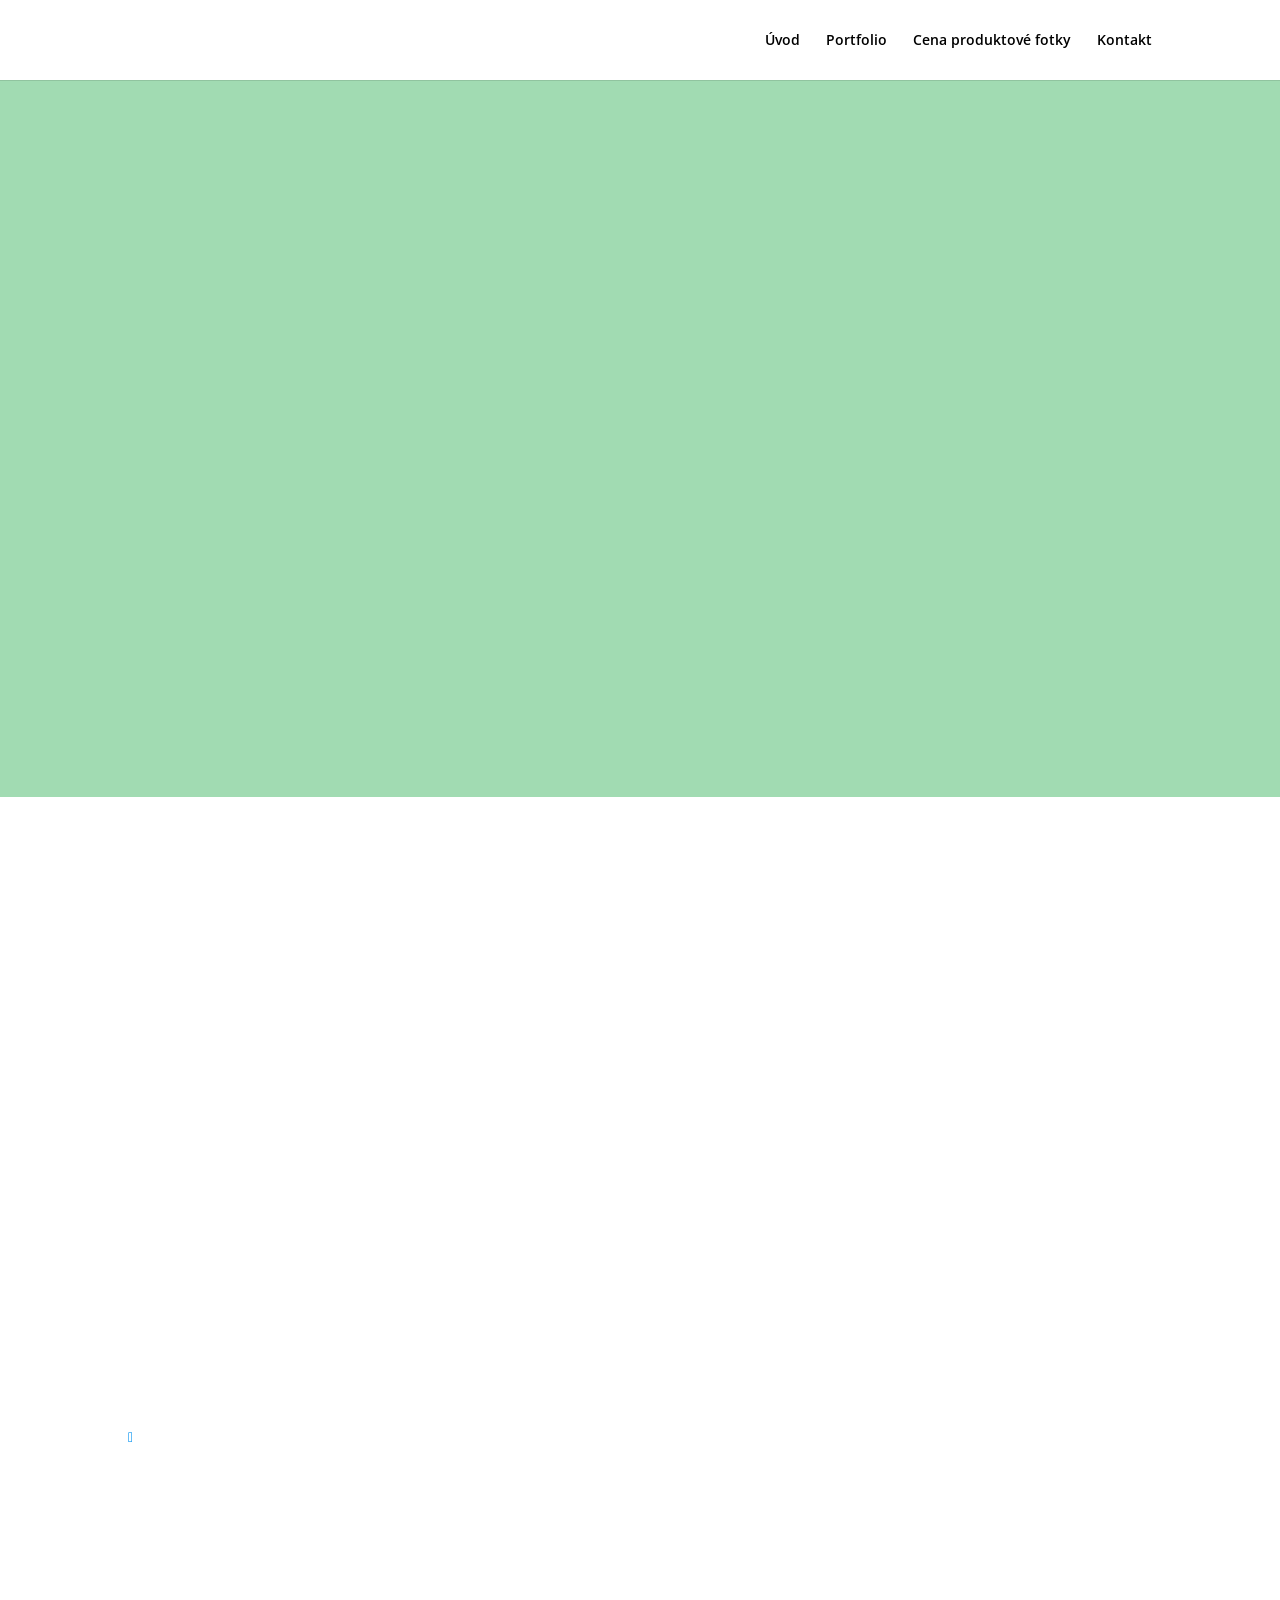
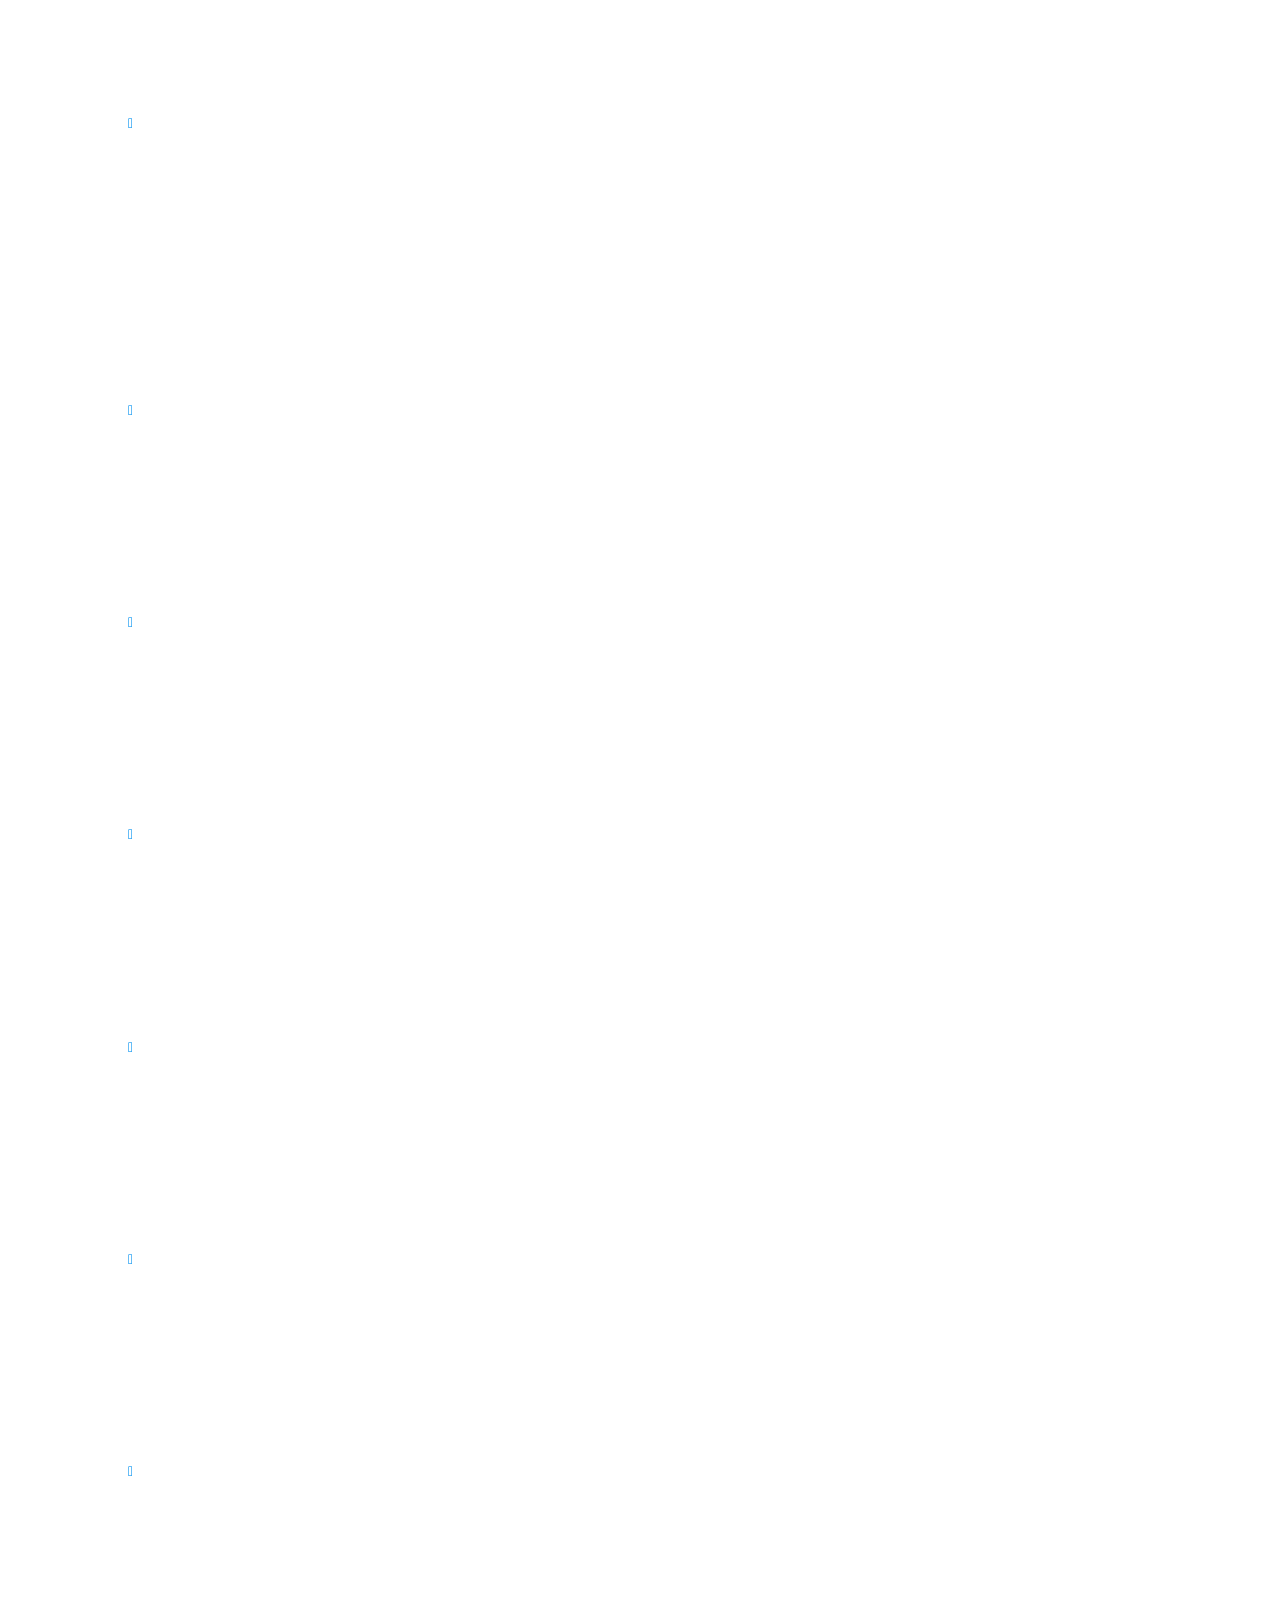
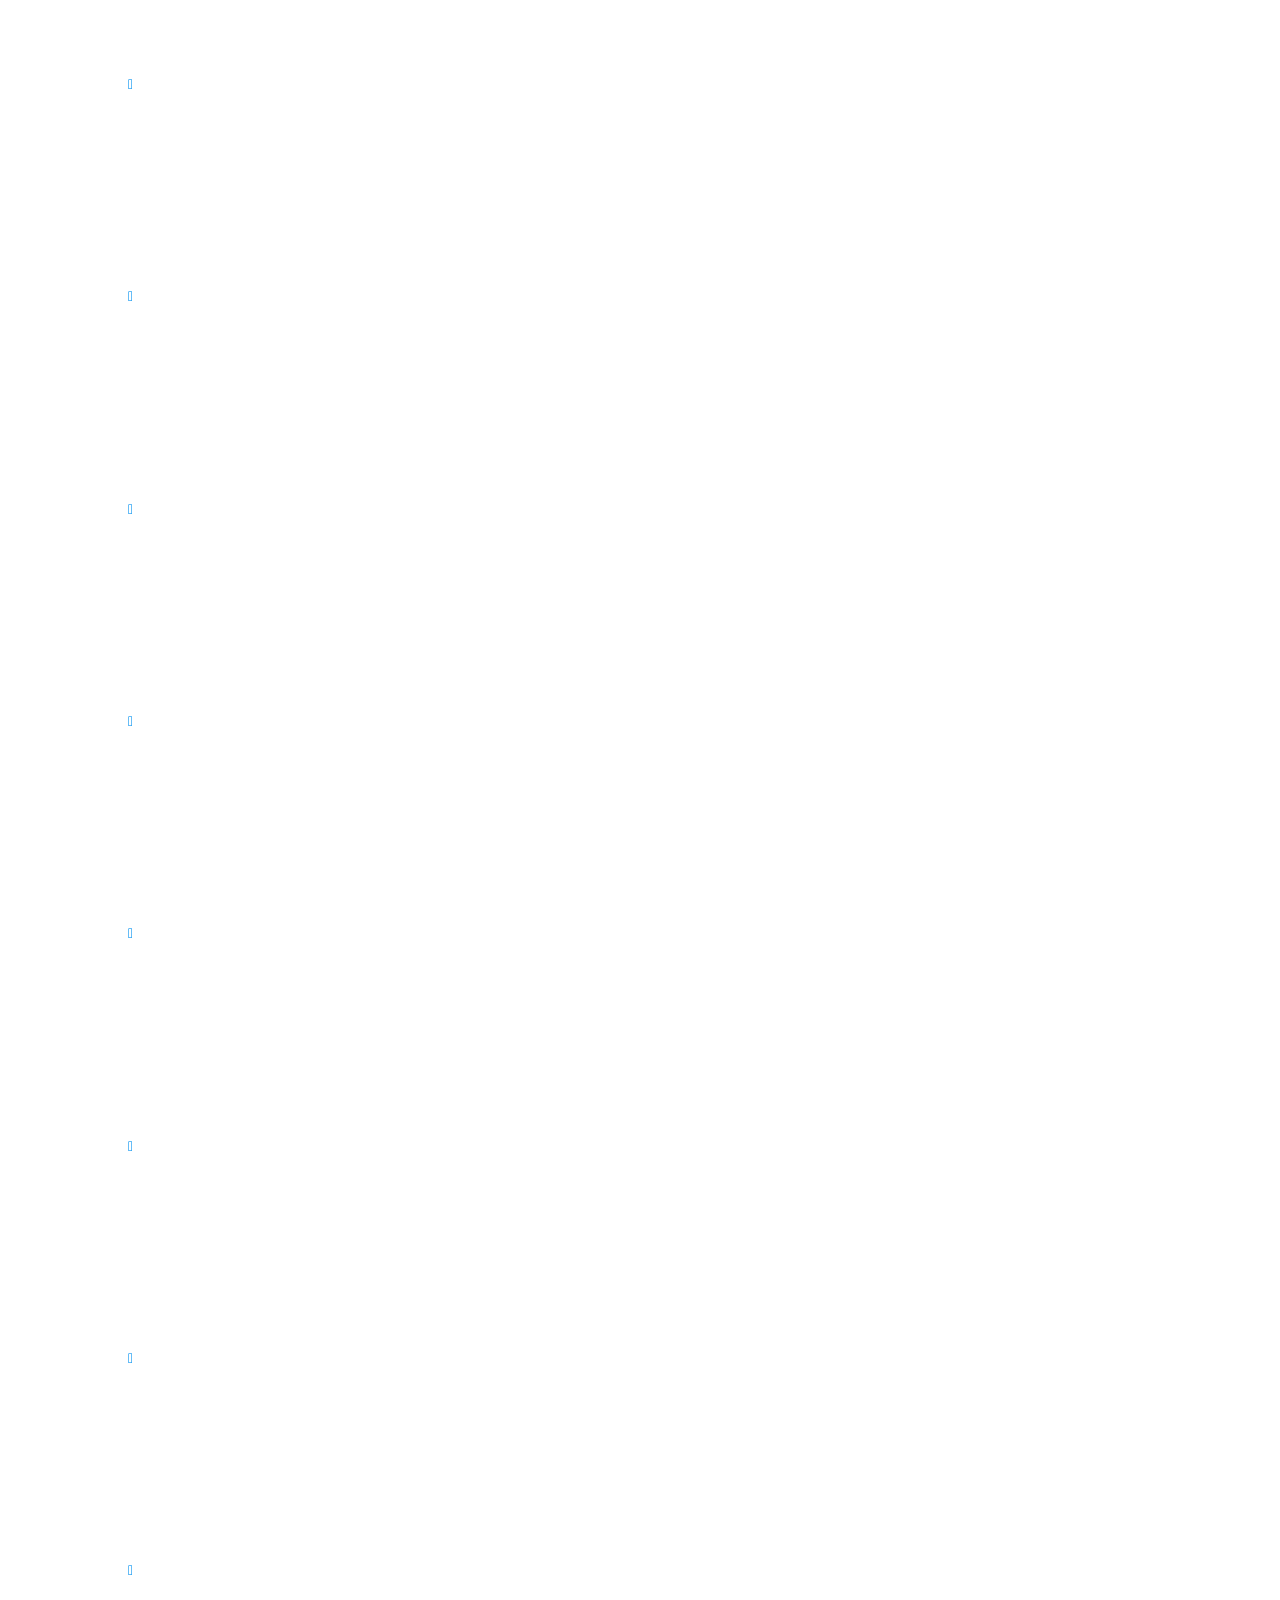
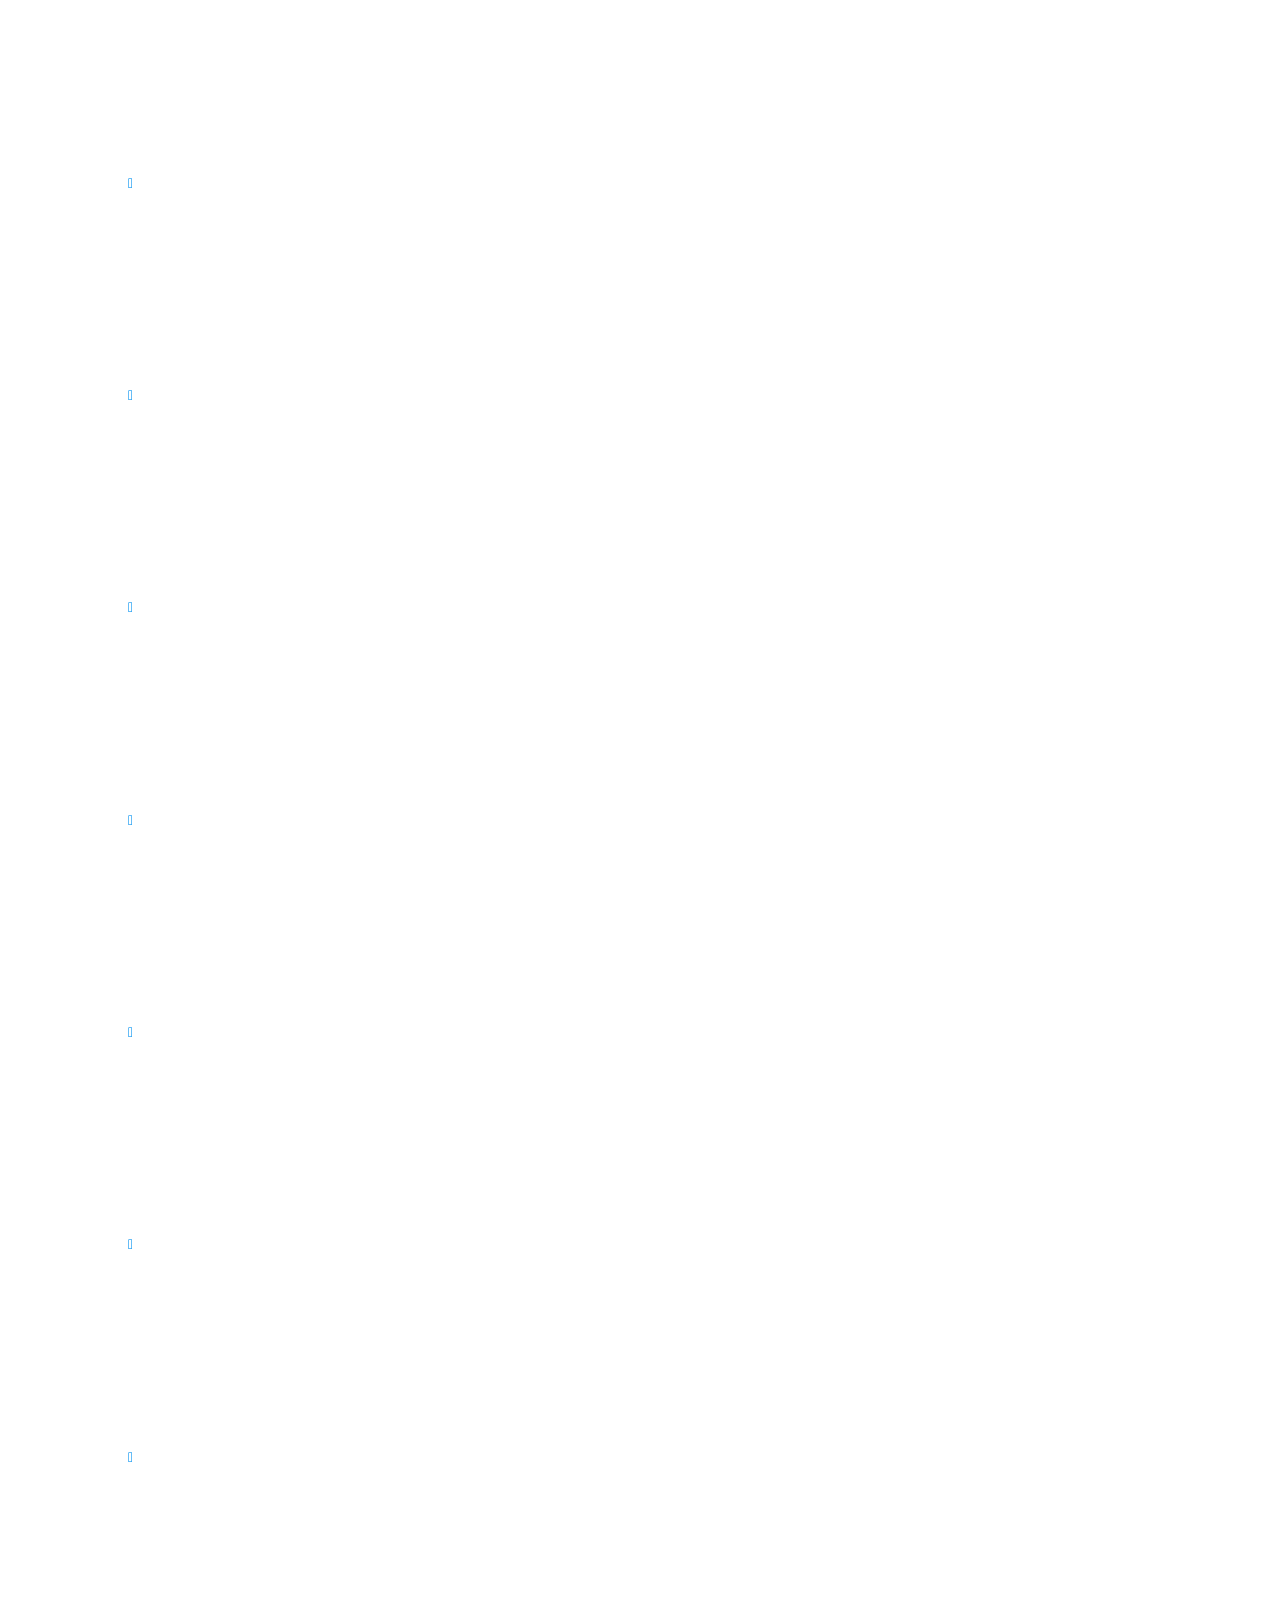
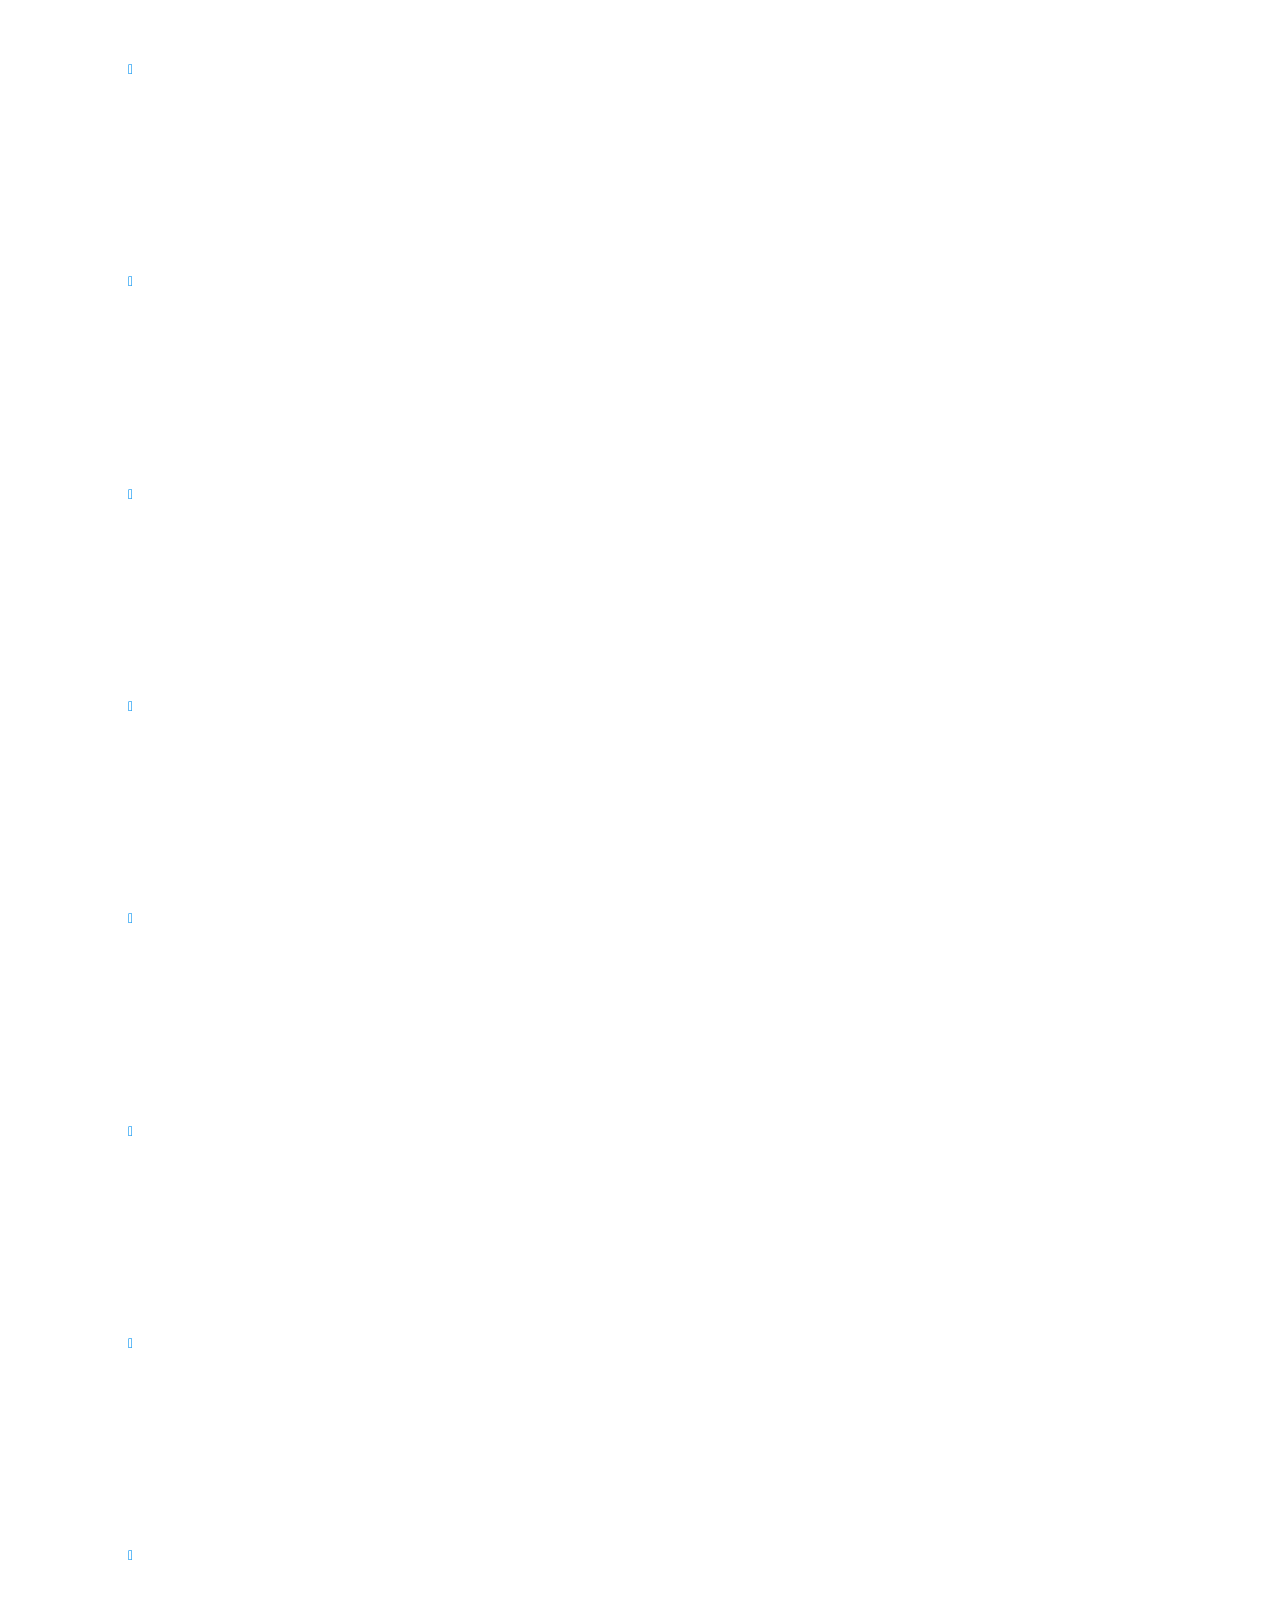
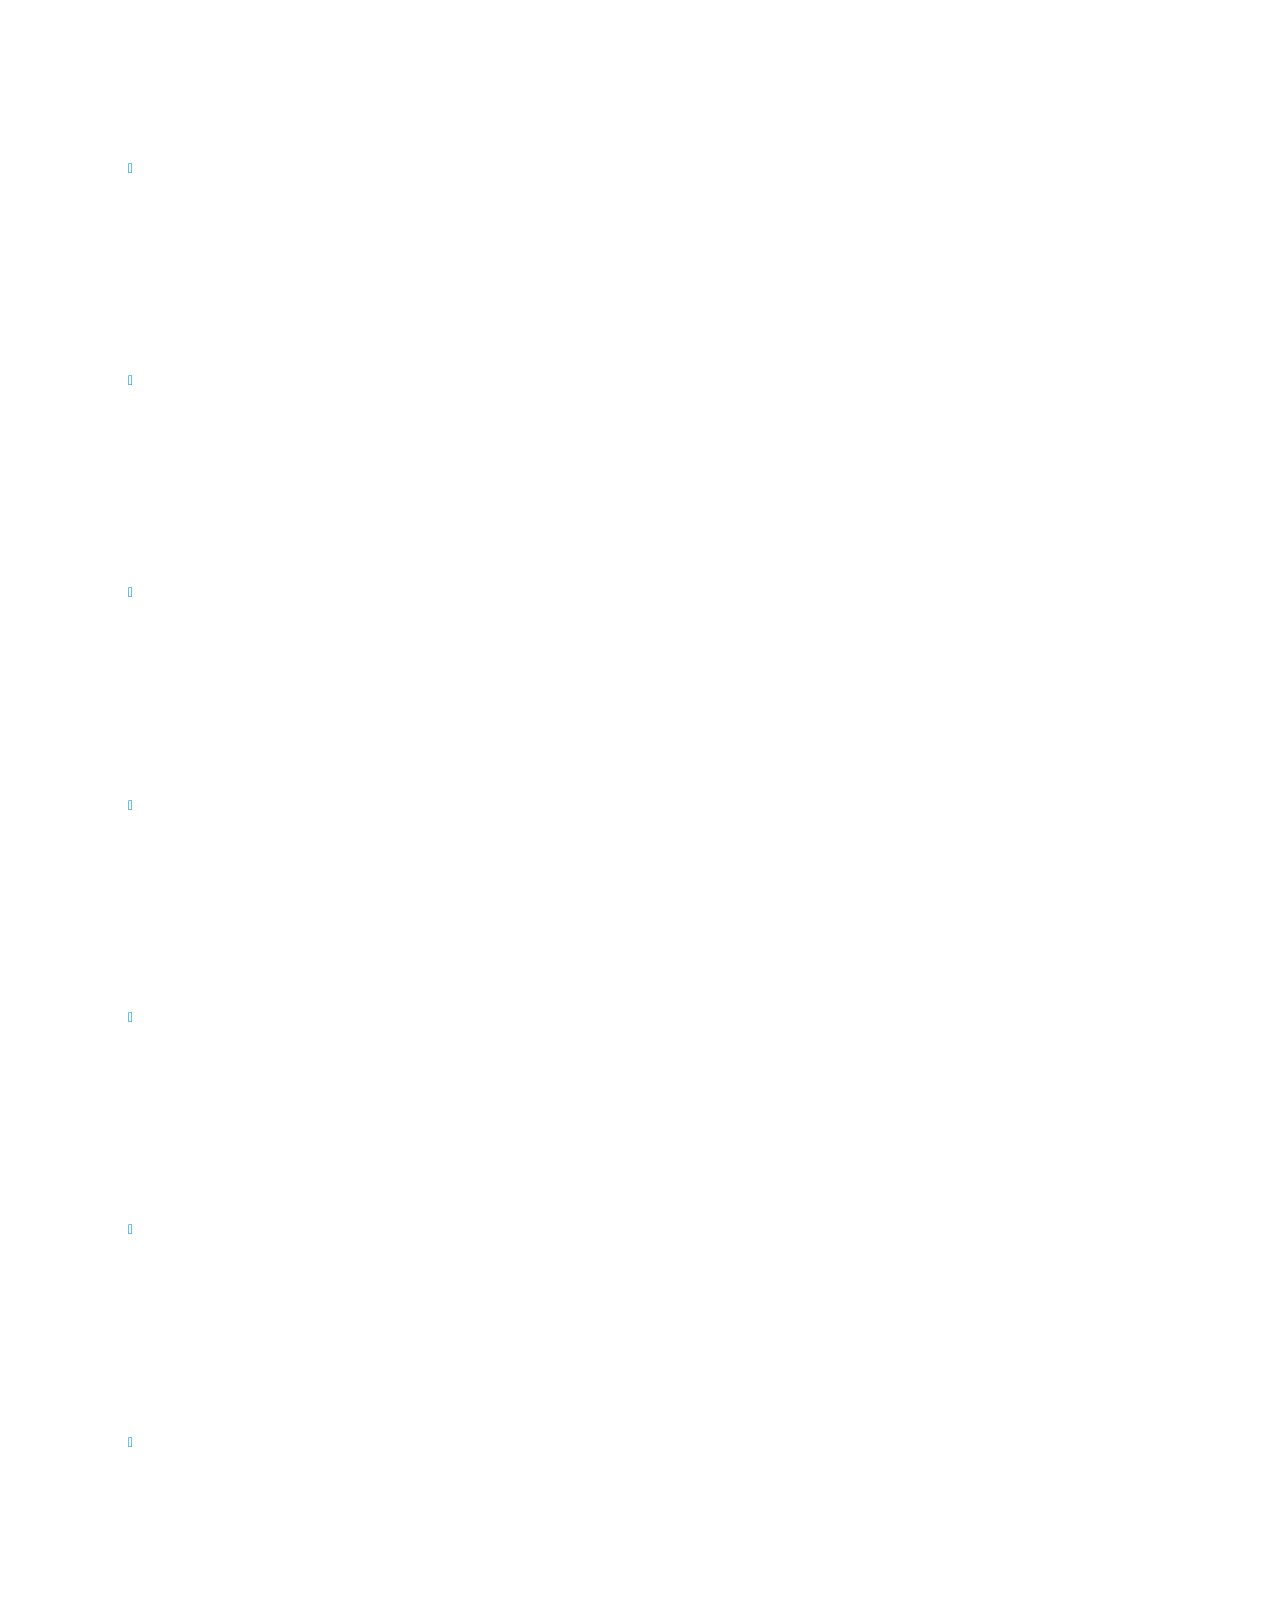
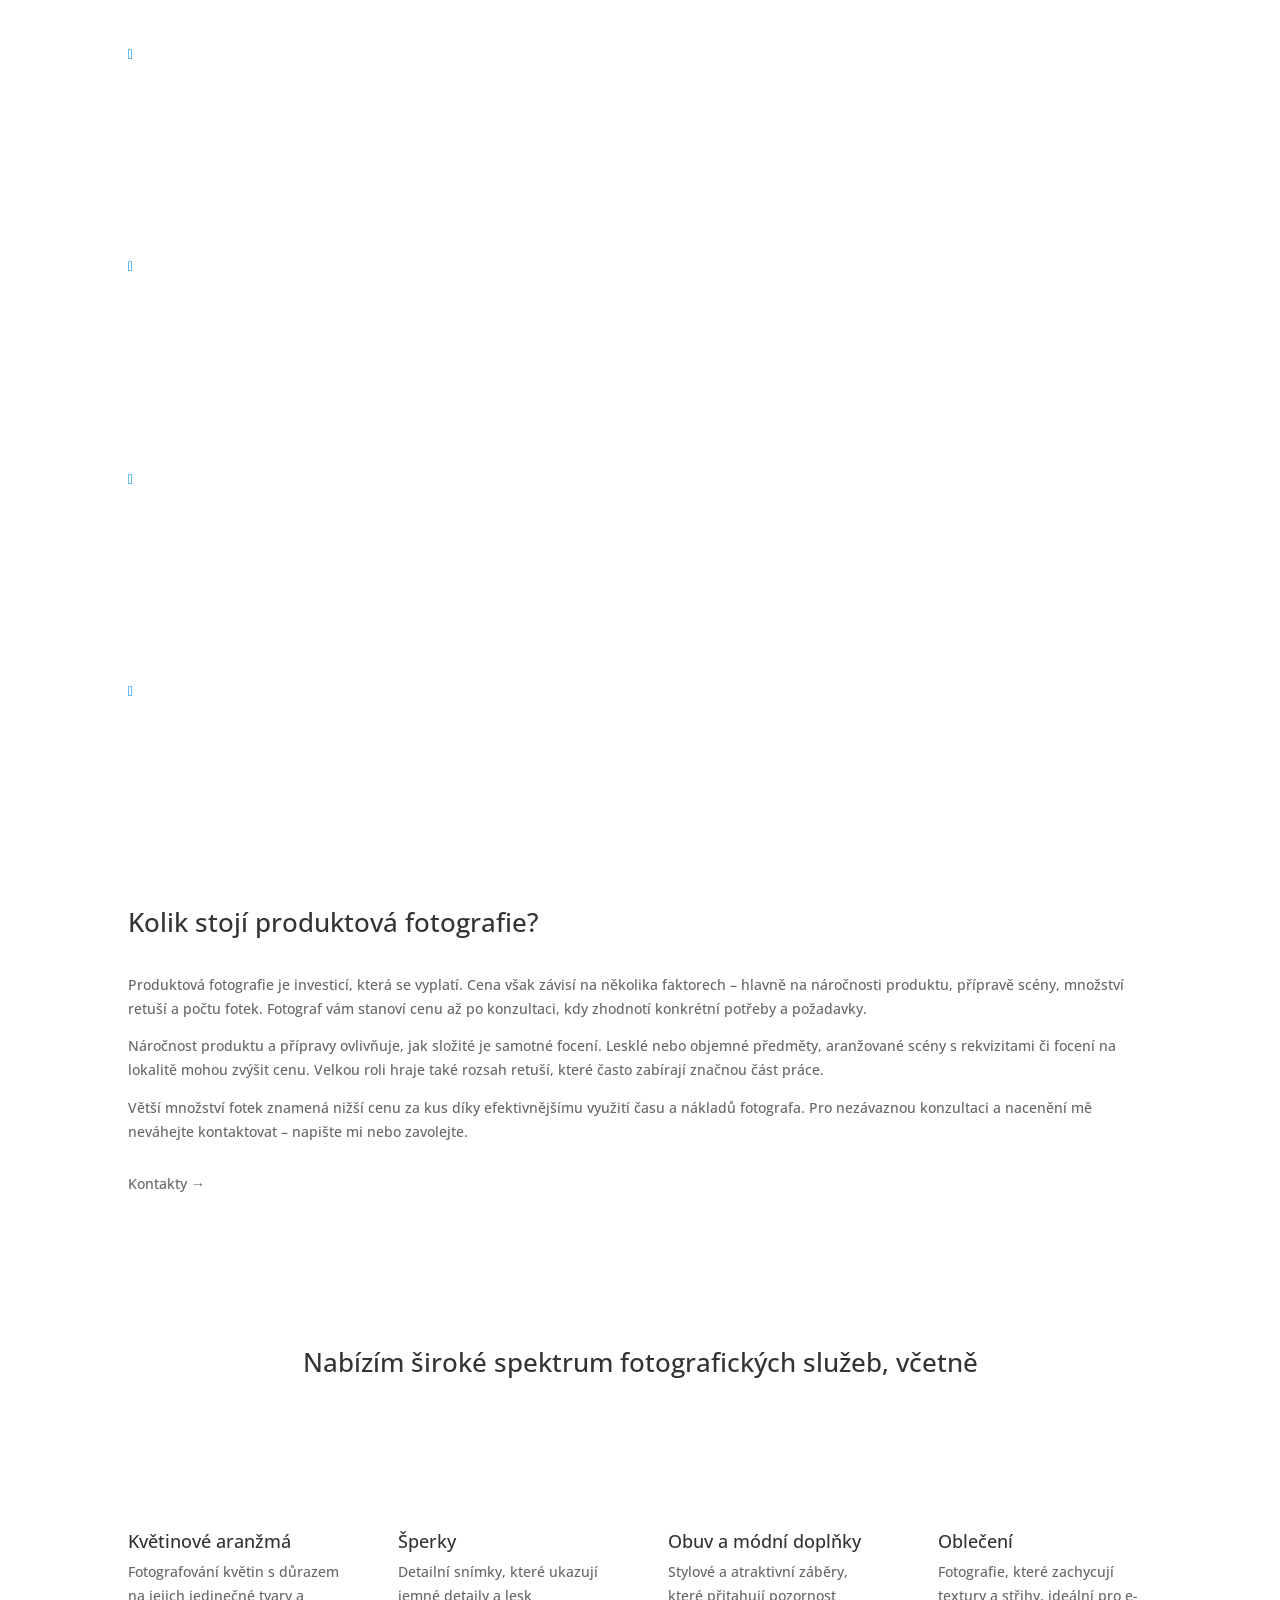
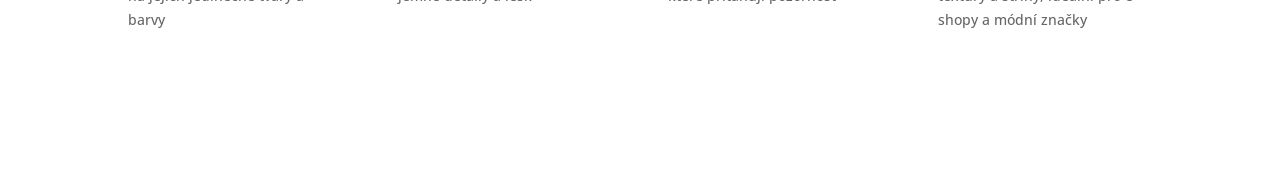
==== commit b1cba8b4: "No `/docs` in URLs" ====
--- a/docs/index.html
+++ b/docs/index.html
@@ -3,7 +3,7 @@
 <head>
 	<meta charset="UTF-8" />
 <meta http-equiv="X-UA-Compatible" content="IE=edge">
-	<link rel="pingback" href="https://akirathan.github.io/hofman-photo/docs/xmlrpc.php" />
+	<link rel="pingback" href="https://akirathan.github.io/hofman-photo/xmlrpc.php" />
 
 	<script type="text/javascript">
 		document.documentElement.className = 'js';
@@ -14,22 +14,22 @@
 		<!-- All in One SEO 4.8.2 - aioseo.com -->
 	<meta name="description" content="Objevte umění produktové fotografie s Ondřejem Hofmanem. Vytvářím atraktivní vizuály, které zvýrazní krásu vašich produktů a zaujmou zákazníky." />
 	<meta name="robots" content="max-image-preview:large" />
-	<link rel="canonical" href="https://akirathan.github.io/hofman-photo/docs/" />
+	<link rel="canonical" href="https://akirathan.github.io/hofman-photo/" />
 	<meta name="generator" content="All in One SEO (AIOSEO) 4.8.2" />
 		<meta property="og:locale" content="cs_CZ" />
 		<meta property="og:site_name" content="hofman-photo.cz -" />
 		<meta property="og:type" content="website" />
 		<meta property="og:title" content="HOFMAN Photo produktová fotografie | hofman-photo.cz" />
 		<meta property="og:description" content="Objevte umění produktové fotografie s Ondřejem Hofmanem. Vytvářím atraktivní vizuály, které zvýrazní krásu vašich produktů a zaujmou zákazníky." />
-		<meta property="og:url" content="https://akirathan.github.io/hofman-photo/docs/" />
-		<meta property="og:image" content="https://akirathan.github.io/hofman-photo/docs/wp-content/uploads/2024/10/240926_petra_kvetiny091.webp" />
-		<meta property="og:image:secure_url" content="https://akirathan.github.io/hofman-photo/docs/wp-content/uploads/2024/10/240926_petra_kvetiny091.webp" />
+		<meta property="og:url" content="https://akirathan.github.io/hofman-photo/" />
+		<meta property="og:image" content="https://akirathan.github.io/hofman-photo/wp-content/uploads/2024/10/240926_petra_kvetiny091.webp" />
+		<meta property="og:image:secure_url" content="https://akirathan.github.io/hofman-photo/wp-content/uploads/2024/10/240926_petra_kvetiny091.webp" />
 		<meta property="og:image:width" content="1200" />
 		<meta property="og:image:height" content="799" />
 		<meta name="twitter:card" content="summary_large_image" />
 		<meta name="twitter:title" content="HOFMAN Photo produktová fotografie | hofman-photo.cz" />
 		<meta name="twitter:description" content="Objevte umění produktové fotografie s Ondřejem Hofmanem. Vytvářím atraktivní vizuály, které zvýrazní krásu vašich produktů a zaujmou zákazníky." />
-		<meta name="twitter:image" content="https://akirathan.github.io/hofman-photo/docs/wp-content/uploads/2024/10/240926_petra_kvetiny091.webp" />
+		<meta name="twitter:image" content="https://akirathan.github.io/hofman-photo/wp-content/uploads/2024/10/240926_petra_kvetiny091.webp" />
 		<script type="application/ld+json" class="aioseo-schema">
 			{"@context":"https:\/\/schema.org","@graph":[{"@type":"BreadcrumbList","@id":"https:\/\/hofman-photo.cz\/#breadcrumblist","itemListElement":[{"@type":"ListItem","@id":"https:\/\/hofman-photo.cz\/#listItem","position":1,"name":"Dom\u016f"}]},{"@type":"Organization","@id":"https:\/\/hofman-photo.cz\/#organization","name":"hofman-photo.cz","url":"https:\/\/hofman-photo.cz\/","telephone":"+420604690215","logo":{"@type":"ImageObject","url":"https:\/\/hofman-photo.cz\/wp-content\/uploads\/2024\/10\/240926_petra_kvetiny091.webp","@id":"https:\/\/hofman-photo.cz\/#organizationLogo","width":1200,"height":799},"image":{"@id":"https:\/\/hofman-photo.cz\/#organizationLogo"}},{"@type":"WebPage","@id":"https:\/\/hofman-photo.cz\/#webpage","url":"https:\/\/hofman-photo.cz\/","name":"HOFMAN Photo produktov\u00e1 fotografie | hofman-photo.cz","description":"Objevte um\u011bn\u00ed produktov\u00e9 fotografie s Ond\u0159ejem Hofmanem. Vytv\u00e1\u0159\u00edm atraktivn\u00ed vizu\u00e1ly, kter\u00e9 zv\u00fdrazn\u00ed kr\u00e1su va\u0161ich produkt\u016f a zaujmou z\u00e1kazn\u00edky.","inLanguage":"cs-CZ","isPartOf":{"@id":"https:\/\/hofman-photo.cz\/#website"},"breadcrumb":{"@id":"https:\/\/hofman-photo.cz\/#breadcrumblist"},"datePublished":"2024-10-07T14:31:20+00:00","dateModified":"2025-03-11T09:47:42+00:00"},{"@type":"WebSite","@id":"https:\/\/hofman-photo.cz\/#website","url":"https:\/\/hofman-photo.cz\/","name":"hofman-photo.cz","inLanguage":"cs-CZ","publisher":{"@id":"https:\/\/hofman-photo.cz\/#organization"}}]}
 		</script>
@@ -46,7 +46,7 @@
 :where(.wp-block-columns.is-layout-flex){gap: 2em;}:where(.wp-block-columns.is-layout-grid){gap: 2em;}
 :root :where(.wp-block-pullquote){font-size: 1.5em;line-height: 1.6;}
 </style>
-<link rel='stylesheet' id='cmplz-general-css' href='https://akirathan.github.io/hofman-photo/docs/wp-content/plugins/complianz-gdpr/assets/css/cookieblocker.min.css?ver=1729248960' type='text/css' media='all' />
+<link rel='stylesheet' id='cmplz-general-css' href='https://akirathan.github.io/hofman-photo/wp-content/plugins/complianz-gdpr/assets/css/cookieblocker.min.css?ver=1729248960' type='text/css' media='all' />
 <link rel='stylesheet' id='et-divi-open-sans-css' href='https://fonts.googleapis.com/css?family=Open+Sans:300italic,400italic,600italic,700italic,800italic,400,300,600,700,800&#038;subset=latin,latin-ext&#038;display=swap' type='text/css' media='all' />
 <style id='divi-style-parent-inline-inline-css' type='text/css'>
 /*!
@@ -60,7 +60,7 @@
 License URI: http://www.gnu.org/licenses/gpl-2.0.html
 */
 
-a,abbr,acronym,address,applet,b,big,blockquote,body,center,cite,code,dd,del,dfn,div,dl,dt,em,fieldset,font,form,h1,h2,h3,h4,h5,h6,html,i,iframe,img,ins,kbd,label,legend,li,object,ol,p,pre,q,s,samp,small,span,strike,strong,sub,sup,tt,u,ul,var{margin:0;padding:0;border:0;outline:0;font-size:100%;-ms-text-size-adjust:100%;-webkit-text-size-adjust:100%;vertical-align:baseline;background:transparent}body{line-height:1}ol,ul{list-style:none}blockquote,q{quotes:none}blockquote:after,blockquote:before,q:after,q:before{content:"";content:none}blockquote{margin:20px 0 30px;border-left:5px solid;padding-left:20px}:focus{outline:0}del{text-decoration:line-through}pre{overflow:auto;padding:10px}figure{margin:0}table{border-collapse:collapse;border-spacing:0}article,aside,footer,header,hgroup,nav,section{display:block}body{font-family:Open Sans,Arial,sans-serif;font-size:14px;color:#666;background-color:#fff;line-height:1.7em;font-weight:500;-webkit-font-smoothing:antialiased;-moz-osx-font-smoothing:grayscale}body.page-template-page-template-blank-php #page-container{padding-top:0!important}body.et_cover_background{background-size:cover!important;background-position:top!important;background-repeat:no-repeat!important;background-attachment:fixed}a{color:#2ea3f2}a,a:hover{text-decoration:none}p{padding-bottom:1em}p:not(.has-background):last-of-type{padding-bottom:0}p.et_normal_padding{padding-bottom:1em}strong{font-weight:700}cite,em,i{font-style:italic}code,pre{font-family:Courier New,monospace;margin-bottom:10px}ins{text-decoration:none}sub,sup{height:0;line-height:1;position:relative;vertical-align:baseline}sup{bottom:.8em}sub{top:.3em}dl{margin:0 0 1.5em}dl dt{font-weight:700}dd{margin-left:1.5em}blockquote p{padding-bottom:0}embed,iframe,object,video{max-width:100%}h1,h2,h3,h4,h5,h6{color:#333;padding-bottom:10px;line-height:1em;font-weight:500}h1 a,h2 a,h3 a,h4 a,h5 a,h6 a{color:inherit}h1{font-size:30px}h2{font-size:26px}h3{font-size:22px}h4{font-size:18px}h5{font-size:16px}h6{font-size:14px}input{-webkit-appearance:none}input[type=checkbox]{-webkit-appearance:checkbox}input[type=radio]{-webkit-appearance:radio}input.text,input.title,input[type=email],input[type=password],input[type=tel],input[type=text],select,textarea{background-color:#fff;border:1px solid #bbb;padding:2px;color:#4e4e4e}input.text:focus,input.title:focus,input[type=text]:focus,select:focus,textarea:focus{border-color:#2d3940;color:#3e3e3e}input.text,input.title,input[type=text],select,textarea{margin:0}textarea{padding:4px}button,input,select,textarea{font-family:inherit}img{max-width:100%;height:auto}.clear{clear:both}br.clear{margin:0;padding:0}.pagination{clear:both}#et_search_icon:hover,.et-social-icon a:hover,.et_password_protected_form .et_submit_button,.form-submit .et_pb_buttontton.alt.disabled,.nav-single a,.posted_in a{color:#2ea3f2}.et-search-form,blockquote{border-color:#2ea3f2}#main-content{background-color:#fff}.container{width:80%;max-width:1080px;margin:auto;position:relative}body:not(.et-tb) #main-content .container,body:not(.et-tb-has-header) #main-content .container{padding-top:58px}.et_full_width_page #main-content .container:before{display:none}.main_title{margin-bottom:20px}.et_password_protected_form .et_submit_button:hover,.form-submit .et_pb_button:hover{background:rgba(0,0,0,.05)}.et_button_icon_visible .et_pb_button{padding-right:2em;padding-left:.7em}.et_button_icon_visible .et_pb_button:after{opacity:1;margin-left:0}.et_button_left .et_pb_button:hover:after{left:.15em}.et_button_left .et_pb_button:after{margin-left:0;left:1em}.et_button_icon_visible.et_button_left .et_pb_button,.et_button_left .et_pb_button:hover,.et_button_left .et_pb_module .et_pb_button:hover{padding-left:2em;padding-right:.7em}.et_button_icon_visible.et_button_left .et_pb_button:after,.et_button_left .et_pb_button:hover:after{left:.15em}.et_password_protected_form .et_submit_button:hover,.form-submit .et_pb_button:hover{padding:.3em 1em}.et_button_no_icon .et_pb_button:after{display:none}.et_button_no_icon.et_button_icon_visible.et_button_left .et_pb_button,.et_button_no_icon.et_button_left .et_pb_button:hover,.et_button_no_icon .et_pb_button,.et_button_no_icon .et_pb_button:hover{padding:.3em 1em!important}.et_button_custom_icon .et_pb_button:after{line-height:1.7em}.et_button_custom_icon.et_button_icon_visible .et_pb_button:after,.et_button_custom_icon .et_pb_button:hover:after{margin-left:.3em}#left-area .post_format-post-format-gallery .wp-block-gallery:first-of-type{padding:0;margin-bottom:-16px}.entry-content table:not(.variations){border:1px solid #eee;margin:0 0 15px;text-align:left;width:100%}.entry-content thead th,.entry-content tr th{color:#555;font-weight:700;padding:9px 24px}.entry-content tr td{border-top:1px solid #eee;padding:6px 24px}#left-area ul,.entry-content ul,.et-l--body ul,.et-l--footer ul,.et-l--header ul{list-style-type:disc;padding:0 0 23px 1em;line-height:26px}#left-area ol,.entry-content ol,.et-l--body ol,.et-l--footer ol,.et-l--header ol{list-style-type:decimal;list-style-position:inside;padding:0 0 23px;line-height:26px}#left-area ul li ul,.entry-content ul li ol{padding:2px 0 2px 20px}#left-area ol li ul,.entry-content ol li ol,.et-l--body ol li ol,.et-l--footer ol li ol,.et-l--header ol li ol{padding:2px 0 2px 35px}#left-area ul.wp-block-gallery{display:-webkit-box;display:-ms-flexbox;display:flex;-ms-flex-wrap:wrap;flex-wrap:wrap;list-style-type:none;padding:0}#left-area ul.products{padding:0!important;line-height:1.7!important;list-style:none!important}.gallery-item a{display:block}.gallery-caption,.gallery-item a{width:90%}#wpadminbar{z-index:100001}#left-area .post-meta{font-size:14px;padding-bottom:15px}#left-area .post-meta a{text-decoration:none;color:#666}#left-area .et_featured_image{padding-bottom:7px}.single .post{padding-bottom:25px}body.single .et_audio_content{margin-bottom:-6px}.nav-single a{text-decoration:none;color:#2ea3f2;font-size:14px;font-weight:400}.nav-previous{float:left}.nav-next{float:right}.et_password_protected_form p input{background-color:#eee;border:none!important;width:100%!important;border-radius:0!important;font-size:14px;color:#999!important;padding:16px!important;-webkit-box-sizing:border-box;box-sizing:border-box}.et_password_protected_form label{display:none}.et_password_protected_form .et_submit_button{font-family:inherit;display:block;float:right;margin:8px auto 0;cursor:pointer}.post-password-required p.nocomments.container{max-width:100%}.post-password-required p.nocomments.container:before{display:none}.aligncenter,div.post .new-post .aligncenter{display:block;margin-left:auto;margin-right:auto}.wp-caption{border:1px solid #ddd;text-align:center;background-color:#f3f3f3;margin-bottom:10px;max-width:96%;padding:8px}.wp-caption.alignleft{margin:0 30px 20px 0}.wp-caption.alignright{margin:0 0 20px 30px}.wp-caption img{margin:0;padding:0;border:0}.wp-caption p.wp-caption-text{font-size:12px;padding:0 4px 5px;margin:0}.alignright{float:right}.alignleft{float:left}img.alignleft{display:inline;float:left;margin-right:15px}img.alignright{display:inline;float:right;margin-left:15px}.page.et_pb_pagebuilder_layout #main-content{background-color:transparent}body #main-content .et_builder_inner_content>h1,body #main-content .et_builder_inner_content>h2,body #main-content .et_builder_inner_content>h3,body #main-content .et_builder_inner_content>h4,body #main-content .et_builder_inner_content>h5,body #main-content .et_builder_inner_content>h6{line-height:1.4em}body #main-content .et_builder_inner_content>p{line-height:1.7em}.wp-block-pullquote{margin:20px 0 30px}.wp-block-pullquote.has-background blockquote{border-left:none}.wp-block-group.has-background{padding:1.5em 1.5em .5em}@media (min-width:981px){#left-area{width:79.125%;padding-bottom:23px}#main-content .container:before{content:"";position:absolute;top:0;height:100%;width:1px;background-color:#e2e2e2}.et_full_width_page #left-area,.et_no_sidebar #left-area{float:none;width:100%!important}.et_full_width_page #left-area{padding-bottom:0}.et_no_sidebar #main-content .container:before{display:none}}@media (max-width:980px){#page-container{padding-top:80px}.et-tb #page-container,.et-tb-has-header #page-container{padding-top:0!important}#left-area,#sidebar{width:100%!important}#main-content .container:before{display:none!important}.et_full_width_page .et_gallery_item:nth-child(4n+1){clear:none}}@media print{#page-container{padding-top:0!important}}#wp-admin-bar-et-use-visual-builder a:before{font-family:ETmodules!important;content:"\e625";font-size:30px!important;width:28px;margin-top:-3px;color:#974df3!important}#wp-admin-bar-et-use-visual-builder:hover a:before{color:#fff!important}#wp-admin-bar-et-use-visual-builder:hover a,#wp-admin-bar-et-use-visual-builder a:hover{transition:background-color .5s ease;-webkit-transition:background-color .5s ease;-moz-transition:background-color .5s ease;background-color:#7e3bd0!important;color:#fff!important}* html .clearfix,:first-child+html .clearfix{zoom:1}.iphone .et_pb_section_video_bg video::-webkit-media-controls-start-playback-button{display:none!important;-webkit-appearance:none}.et_mobile_device .et_pb_section_parallax .et_pb_parallax_css{background-attachment:scroll}.et-social-facebook a.icon:before{content:"\e093"}.et-social-twitter a.icon:before{content:"\e094"}.et-social-google-plus a.icon:before{content:"\e096"}.et-social-instagram a.icon:before{content:"\e09a"}.et-social-rss a.icon:before{content:"\e09e"}.ai1ec-single-event:after{content:" ";display:table;clear:both}.evcal_event_details .evcal_evdata_cell .eventon_details_shading_bot.eventon_details_shading_bot{z-index:3}.wp-block-divi-layout{margin-bottom:1em}*{-webkit-box-sizing:border-box;box-sizing:border-box}#et-info-email:before,#et-info-phone:before,#et_search_icon:before,.comment-reply-link:after,.et-cart-info span:before,.et-pb-arrow-next:before,.et-pb-arrow-prev:before,.et-social-icon a:before,.et_audio_container .mejs-playpause-button button:before,.et_audio_container .mejs-volume-button button:before,.et_overlay:before,.et_password_protected_form .et_submit_button:after,.et_pb_button:after,.et_pb_contact_reset:after,.et_pb_contact_submit:after,.et_pb_font_icon:before,.et_pb_newsletter_button:after,.et_pb_pricing_table_button:after,.et_pb_promo_button:after,.et_pb_testimonial:before,.et_pb_toggle_title:before,.form-submit .et_pb_button:after,.mobile_menu_bar:before,a.et_pb_more_button:after{font-family:ETmodules!important;speak:none;font-style:normal;font-weight:400;-webkit-font-feature-settings:normal;font-feature-settings:normal;font-variant:normal;text-transform:none;line-height:1;-webkit-font-smoothing:antialiased;-moz-osx-font-smoothing:grayscale;text-shadow:0 0;direction:ltr}.et-pb-icon,.et_pb_custom_button_icon.et_pb_button:after,.et_pb_login .et_pb_custom_button_icon.et_pb_button:after,.et_pb_woo_custom_button_icon .button.et_pb_custom_button_icon.et_pb_button:after,.et_pb_woo_custom_button_icon .button.et_pb_custom_button_icon.et_pb_button:hover:after{content:attr(data-icon)}.et-pb-icon{font-family:ETmodules;speak:none;font-weight:400;-webkit-font-feature-settings:normal;font-feature-settings:normal;font-variant:normal;text-transform:none;line-height:1;-webkit-font-smoothing:antialiased;font-size:96px;font-style:normal;display:inline-block;-webkit-box-sizing:border-box;box-sizing:border-box;direction:ltr}#et-ajax-saving{display:none;-webkit-transition:background .3s,-webkit-box-shadow .3s;transition:background .3s,-webkit-box-shadow .3s;transition:background .3s,box-shadow .3s;transition:background .3s,box-shadow .3s,-webkit-box-shadow .3s;-webkit-box-shadow:rgba(0,139,219,.247059) 0 0 60px;box-shadow:0 0 60px rgba(0,139,219,.247059);position:fixed;top:50%;left:50%;width:50px;height:50px;background:#fff;border-radius:50px;margin:-25px 0 0 -25px;z-index:999999;text-align:center}#et-ajax-saving img{margin:9px}.et-safe-mode-indicator,.et-safe-mode-indicator:focus,.et-safe-mode-indicator:hover{-webkit-box-shadow:0 5px 10px rgba(41,196,169,.15);box-shadow:0 5px 10px rgba(41,196,169,.15);background:#29c4a9;color:#fff;font-size:14px;font-weight:600;padding:12px;line-height:16px;border-radius:3px;position:fixed;bottom:30px;right:30px;z-index:999999;text-decoration:none;font-family:Open Sans,sans-serif;-webkit-font-smoothing:antialiased;-moz-osx-font-smoothing:grayscale}.et_pb_button{font-size:20px;font-weight:500;padding:.3em 1em;line-height:1.7em!important;background-color:transparent;background-size:cover;background-position:50%;background-repeat:no-repeat;border:2px solid;border-radius:3px;-webkit-transition-duration:.2s;transition-duration:.2s;-webkit-transition-property:all!important;transition-property:all!important}.et_pb_button,.et_pb_button_inner{position:relative}.et_pb_button:hover,.et_pb_module .et_pb_button:hover{border:2px solid transparent;padding:.3em 2em .3em .7em}.et_pb_button:hover{background-color:hsla(0,0%,100%,.2)}.et_pb_bg_layout_light.et_pb_button:hover,.et_pb_bg_layout_light .et_pb_button:hover{background-color:rgba(0,0,0,.05)}.et_pb_button:after,.et_pb_button:before{font-size:32px;line-height:1em;content:"\35";opacity:0;position:absolute;margin-left:-1em;-webkit-transition:all .2s;transition:all .2s;text-transform:none;-webkit-font-feature-settings:"kern" off;font-feature-settings:"kern" off;font-variant:none;font-style:normal;font-weight:400;text-shadow:none}.et_pb_button.et_hover_enabled:hover:after,.et_pb_button.et_pb_hovered:hover:after{-webkit-transition:none!important;transition:none!important}.et_pb_button:before{display:none}.et_pb_button:hover:after{opacity:1;margin-left:0}.et_pb_column_1_3 h1,.et_pb_column_1_4 h1,.et_pb_column_1_5 h1,.et_pb_column_1_6 h1,.et_pb_column_2_5 h1{font-size:26px}.et_pb_column_1_3 h2,.et_pb_column_1_4 h2,.et_pb_column_1_5 h2,.et_pb_column_1_6 h2,.et_pb_column_2_5 h2{font-size:23px}.et_pb_column_1_3 h3,.et_pb_column_1_4 h3,.et_pb_column_1_5 h3,.et_pb_column_1_6 h3,.et_pb_column_2_5 h3{font-size:20px}.et_pb_column_1_3 h4,.et_pb_column_1_4 h4,.et_pb_column_1_5 h4,.et_pb_column_1_6 h4,.et_pb_column_2_5 h4{font-size:18px}.et_pb_column_1_3 h5,.et_pb_column_1_4 h5,.et_pb_column_1_5 h5,.et_pb_column_1_6 h5,.et_pb_column_2_5 h5{font-size:16px}.et_pb_column_1_3 h6,.et_pb_column_1_4 h6,.et_pb_column_1_5 h6,.et_pb_column_1_6 h6,.et_pb_column_2_5 h6{font-size:15px}.et_pb_bg_layout_dark,.et_pb_bg_layout_dark h1,.et_pb_bg_layout_dark h2,.et_pb_bg_layout_dark h3,.et_pb_bg_layout_dark h4,.et_pb_bg_layout_dark h5,.et_pb_bg_layout_dark h6{color:#fff!important}.et_pb_module.et_pb_text_align_left{text-align:left}.et_pb_module.et_pb_text_align_center{text-align:center}.et_pb_module.et_pb_text_align_right{text-align:right}.et_pb_module.et_pb_text_align_justified{text-align:justify}.clearfix:after{visibility:hidden;display:block;font-size:0;content:" ";clear:both;height:0}.et_pb_bg_layout_light .et_pb_more_button{color:#2ea3f2}.et_builder_inner_content{position:relative;z-index:1}header .et_builder_inner_content{z-index:2}.et_pb_css_mix_blend_mode_passthrough{mix-blend-mode:unset!important}.et_pb_image_container{margin:-20px -20px 29px}.et_pb_module_inner{position:relative}.et_hover_enabled_preview{z-index:2}.et_hover_enabled:hover{position:relative;z-index:2}.et_pb_all_tabs,.et_pb_module,.et_pb_posts_nav a,.et_pb_tab,.et_pb_with_background{position:relative;background-size:cover;background-position:50%;background-repeat:no-repeat}.et_pb_background_mask,.et_pb_background_pattern{bottom:0;left:0;position:absolute;right:0;top:0}.et_pb_background_mask{background-size:calc(100% + 2px) calc(100% + 2px);background-repeat:no-repeat;background-position:50%;overflow:hidden}.et_pb_background_pattern{background-position:0 0;background-repeat:repeat}.et_pb_with_border{position:relative;border:0 solid #333}.post-password-required .et_pb_row{padding:0;width:100%}.post-password-required .et_password_protected_form{min-height:0}body.et_pb_pagebuilder_layout.et_pb_show_title .post-password-required .et_password_protected_form h1,body:not(.et_pb_pagebuilder_layout) .post-password-required .et_password_protected_form h1{display:none}.et_pb_no_bg{padding:0!important}.et_overlay.et_pb_inline_icon:before,.et_pb_inline_icon:before{content:attr(data-icon)}.et_pb_more_button{color:inherit;text-shadow:none;text-decoration:none;display:inline-block;margin-top:20px}.et_parallax_bg_wrap{overflow:hidden;position:absolute;top:0;right:0;bottom:0;left:0}.et_parallax_bg{background-repeat:no-repeat;background-position:top;background-size:cover;position:absolute;bottom:0;left:0;width:100%;height:100%;display:block}.et_parallax_bg.et_parallax_bg__hover,.et_parallax_bg.et_parallax_bg_phone,.et_parallax_bg.et_parallax_bg_tablet,.et_parallax_gradient.et_parallax_gradient__hover,.et_parallax_gradient.et_parallax_gradient_phone,.et_parallax_gradient.et_parallax_gradient_tablet,.et_pb_section_parallax_hover:hover .et_parallax_bg:not(.et_parallax_bg__hover),.et_pb_section_parallax_hover:hover .et_parallax_gradient:not(.et_parallax_gradient__hover){display:none}.et_pb_section_parallax_hover:hover .et_parallax_bg.et_parallax_bg__hover,.et_pb_section_parallax_hover:hover .et_parallax_gradient.et_parallax_gradient__hover{display:block}.et_parallax_gradient{bottom:0;display:block;left:0;position:absolute;right:0;top:0}.et_pb_module.et_pb_section_parallax,.et_pb_posts_nav a.et_pb_section_parallax,.et_pb_tab.et_pb_section_parallax{position:relative}.et_pb_section_parallax .et_pb_parallax_css,.et_pb_slides .et_parallax_bg.et_pb_parallax_css{background-attachment:fixed}body.et-bfb .et_pb_section_parallax .et_pb_parallax_css,body.et-bfb .et_pb_slides .et_parallax_bg.et_pb_parallax_css{background-attachment:scroll;bottom:auto}.et_pb_section_parallax.et_pb_column .et_pb_module,.et_pb_section_parallax.et_pb_row .et_pb_column,.et_pb_section_parallax.et_pb_row .et_pb_module{z-index:9;position:relative}.et_pb_more_button:hover:after{opacity:1;margin-left:0}.et_pb_preload .et_pb_section_video_bg,.et_pb_preload>div{visibility:hidden}.et_pb_preload,.et_pb_section.et_pb_section_video.et_pb_preload{position:relative;background:#464646!important}.et_pb_preload:before{content:"";position:absolute;top:50%;left:50%;background:url(https://akirathan.github.io/hofman-photo/docs/wp-content/themes/Divi/includes/builder/styles/images/preloader.gif) no-repeat;border-radius:32px;width:32px;height:32px;margin:-16px 0 0 -16px}.box-shadow-overlay{position:absolute;top:0;left:0;width:100%;height:100%;z-index:10;pointer-events:none}.et_pb_section>.box-shadow-overlay~.et_pb_row{z-index:11}body.safari .section_has_divider{will-change:transform}.et_pb_row>.box-shadow-overlay{z-index:8}.has-box-shadow-overlay{position:relative}.et_clickable{cursor:pointer}.screen-reader-text{border:0;clip:rect(1px,1px,1px,1px);-webkit-clip-path:inset(50%);clip-path:inset(50%);height:1px;margin:-1px;overflow:hidden;padding:0;position:absolute!important;width:1px;word-wrap:normal!important}.et_multi_view_hidden,.et_multi_view_hidden_image{display:none!important}@keyframes multi-view-image-fade{0%{opacity:0}10%{opacity:.1}20%{opacity:.2}30%{opacity:.3}40%{opacity:.4}50%{opacity:.5}60%{opacity:.6}70%{opacity:.7}80%{opacity:.8}90%{opacity:.9}to{opacity:1}}.et_multi_view_image__loading{visibility:hidden}.et_multi_view_image__loaded{-webkit-animation:multi-view-image-fade .5s;animation:multi-view-image-fade .5s}#et-pb-motion-effects-offset-tracker{visibility:hidden!important;opacity:0;position:absolute;top:0;left:0}.et-pb-before-scroll-animation{opacity:0}header.et-l.et-l--header:after{clear:both;display:block;content:""}.et_pb_module{-webkit-animation-timing-function:linear;animation-timing-function:linear;-webkit-animation-duration:.2s;animation-duration:.2s}@-webkit-keyframes fadeBottom{0%{opacity:0;-webkit-transform:translateY(10%);transform:translateY(10%)}to{opacity:1;-webkit-transform:translateY(0);transform:translateY(0)}}@keyframes fadeBottom{0%{opacity:0;-webkit-transform:translateY(10%);transform:translateY(10%)}to{opacity:1;-webkit-transform:translateY(0);transform:translateY(0)}}@-webkit-keyframes fadeLeft{0%{opacity:0;-webkit-transform:translateX(-10%);transform:translateX(-10%)}to{opacity:1;-webkit-transform:translateX(0);transform:translateX(0)}}@keyframes fadeLeft{0%{opacity:0;-webkit-transform:translateX(-10%);transform:translateX(-10%)}to{opacity:1;-webkit-transform:translateX(0);transform:translateX(0)}}@-webkit-keyframes fadeRight{0%{opacity:0;-webkit-transform:translateX(10%);transform:translateX(10%)}to{opacity:1;-webkit-transform:translateX(0);transform:translateX(0)}}@keyframes fadeRight{0%{opacity:0;-webkit-transform:translateX(10%);transform:translateX(10%)}to{opacity:1;-webkit-transform:translateX(0);transform:translateX(0)}}@-webkit-keyframes fadeTop{0%{opacity:0;-webkit-transform:translateY(-10%);transform:translateY(-10%)}to{opacity:1;-webkit-transform:translateX(0);transform:translateX(0)}}@keyframes fadeTop{0%{opacity:0;-webkit-transform:translateY(-10%);transform:translateY(-10%)}to{opacity:1;-webkit-transform:translateX(0);transform:translateX(0)}}@-webkit-keyframes fadeIn{0%{opacity:0}to{opacity:1}}@keyframes fadeIn{0%{opacity:0}to{opacity:1}}.et-waypoint:not(.et_pb_counters){opacity:0}@media (min-width:981px){.et_pb_section.et_section_specialty div.et_pb_row .et_pb_column .et_pb_column .et_pb_module.et-last-child,.et_pb_section.et_section_specialty div.et_pb_row .et_pb_column .et_pb_column .et_pb_module:last-child,.et_pb_section.et_section_specialty div.et_pb_row .et_pb_column .et_pb_row_inner .et_pb_column .et_pb_module.et-last-child,.et_pb_section.et_section_specialty div.et_pb_row .et_pb_column .et_pb_row_inner .et_pb_column .et_pb_module:last-child,.et_pb_section div.et_pb_row .et_pb_column .et_pb_module.et-last-child,.et_pb_section div.et_pb_row .et_pb_column .et_pb_module:last-child{margin-bottom:0}}@media (max-width:980px){.et_overlay.et_pb_inline_icon_tablet:before,.et_pb_inline_icon_tablet:before{content:attr(data-icon-tablet)}.et_parallax_bg.et_parallax_bg_tablet_exist,.et_parallax_gradient.et_parallax_gradient_tablet_exist{display:none}.et_parallax_bg.et_parallax_bg_tablet,.et_parallax_gradient.et_parallax_gradient_tablet{display:block}.et_pb_column .et_pb_module{margin-bottom:30px}.et_pb_row .et_pb_column .et_pb_module.et-last-child,.et_pb_row .et_pb_column .et_pb_module:last-child,.et_section_specialty .et_pb_row .et_pb_column .et_pb_module.et-last-child,.et_section_specialty .et_pb_row .et_pb_column .et_pb_module:last-child{margin-bottom:0}.et_pb_more_button{display:inline-block!important}.et_pb_bg_layout_light_tablet.et_pb_button,.et_pb_bg_layout_light_tablet.et_pb_module.et_pb_button,.et_pb_bg_layout_light_tablet .et_pb_more_button{color:#2ea3f2}.et_pb_bg_layout_light_tablet .et_pb_forgot_password a{color:#666}.et_pb_bg_layout_light_tablet h1,.et_pb_bg_layout_light_tablet h2,.et_pb_bg_layout_light_tablet h3,.et_pb_bg_layout_light_tablet h4,.et_pb_bg_layout_light_tablet h5,.et_pb_bg_layout_light_tablet h6{color:#333!important}.et_pb_module .et_pb_bg_layout_light_tablet.et_pb_button{color:#2ea3f2!important}.et_pb_bg_layout_light_tablet{color:#666!important}.et_pb_bg_layout_dark_tablet,.et_pb_bg_layout_dark_tablet h1,.et_pb_bg_layout_dark_tablet h2,.et_pb_bg_layout_dark_tablet h3,.et_pb_bg_layout_dark_tablet h4,.et_pb_bg_layout_dark_tablet h5,.et_pb_bg_layout_dark_tablet h6{color:#fff!important}.et_pb_bg_layout_dark_tablet.et_pb_button,.et_pb_bg_layout_dark_tablet.et_pb_module.et_pb_button,.et_pb_bg_layout_dark_tablet .et_pb_more_button{color:inherit}.et_pb_bg_layout_dark_tablet .et_pb_forgot_password a{color:#fff}.et_pb_module.et_pb_text_align_left-tablet{text-align:left}.et_pb_module.et_pb_text_align_center-tablet{text-align:center}.et_pb_module.et_pb_text_align_right-tablet{text-align:right}.et_pb_module.et_pb_text_align_justified-tablet{text-align:justify}}@media (max-width:767px){.et_pb_more_button{display:inline-block!important}.et_overlay.et_pb_inline_icon_phone:before,.et_pb_inline_icon_phone:before{content:attr(data-icon-phone)}.et_parallax_bg.et_parallax_bg_phone_exist,.et_parallax_gradient.et_parallax_gradient_phone_exist{display:none}.et_parallax_bg.et_parallax_bg_phone,.et_parallax_gradient.et_parallax_gradient_phone{display:block}.et-hide-mobile{display:none!important}.et_pb_bg_layout_light_phone.et_pb_button,.et_pb_bg_layout_light_phone.et_pb_module.et_pb_button,.et_pb_bg_layout_light_phone .et_pb_more_button{color:#2ea3f2}.et_pb_bg_layout_light_phone .et_pb_forgot_password a{color:#666}.et_pb_bg_layout_light_phone h1,.et_pb_bg_layout_light_phone h2,.et_pb_bg_layout_light_phone h3,.et_pb_bg_layout_light_phone h4,.et_pb_bg_layout_light_phone h5,.et_pb_bg_layout_light_phone h6{color:#333!important}.et_pb_module .et_pb_bg_layout_light_phone.et_pb_button{color:#2ea3f2!important}.et_pb_bg_layout_light_phone{color:#666!important}.et_pb_bg_layout_dark_phone,.et_pb_bg_layout_dark_phone h1,.et_pb_bg_layout_dark_phone h2,.et_pb_bg_layout_dark_phone h3,.et_pb_bg_layout_dark_phone h4,.et_pb_bg_layout_dark_phone h5,.et_pb_bg_layout_dark_phone h6{color:#fff!important}.et_pb_bg_layout_dark_phone.et_pb_button,.et_pb_bg_layout_dark_phone.et_pb_module.et_pb_button,.et_pb_bg_layout_dark_phone .et_pb_more_button{color:inherit}.et_pb_module .et_pb_bg_layout_dark_phone.et_pb_button{color:#fff!important}.et_pb_bg_layout_dark_phone .et_pb_forgot_password a{color:#fff}.et_pb_module.et_pb_text_align_left-phone{text-align:left}.et_pb_module.et_pb_text_align_center-phone{text-align:center}.et_pb_module.et_pb_text_align_right-phone{text-align:right}.et_pb_module.et_pb_text_align_justified-phone{text-align:justify}}@media (max-width:479px){a.et_pb_more_button{display:block}}@media (min-width:768px) and (max-width:980px){[data-et-multi-view-load-tablet-hidden=true]:not(.et_multi_view_swapped){display:none!important}}@media (max-width:767px){[data-et-multi-view-load-phone-hidden=true]:not(.et_multi_view_swapped){display:none!important}}.et_pb_menu.et_pb_menu--style-inline_centered_logo .et_pb_menu__menu nav ul{-webkit-box-pack:center;-ms-flex-pack:center;justify-content:center}@-webkit-keyframes multi-view-image-fade{0%{-webkit-transform:scale(1);transform:scale(1);opacity:1}50%{-webkit-transform:scale(1.01);transform:scale(1.01);opacity:1}to{-webkit-transform:scale(1);transform:scale(1);opacity:1}}
+a,abbr,acronym,address,applet,b,big,blockquote,body,center,cite,code,dd,del,dfn,div,dl,dt,em,fieldset,font,form,h1,h2,h3,h4,h5,h6,html,i,iframe,img,ins,kbd,label,legend,li,object,ol,p,pre,q,s,samp,small,span,strike,strong,sub,sup,tt,u,ul,var{margin:0;padding:0;border:0;outline:0;font-size:100%;-ms-text-size-adjust:100%;-webkit-text-size-adjust:100%;vertical-align:baseline;background:transparent}body{line-height:1}ol,ul{list-style:none}blockquote,q{quotes:none}blockquote:after,blockquote:before,q:after,q:before{content:"";content:none}blockquote{margin:20px 0 30px;border-left:5px solid;padding-left:20px}:focus{outline:0}del{text-decoration:line-through}pre{overflow:auto;padding:10px}figure{margin:0}table{border-collapse:collapse;border-spacing:0}article,aside,footer,header,hgroup,nav,section{display:block}body{font-family:Open Sans,Arial,sans-serif;font-size:14px;color:#666;background-color:#fff;line-height:1.7em;font-weight:500;-webkit-font-smoothing:antialiased;-moz-osx-font-smoothing:grayscale}body.page-template-page-template-blank-php #page-container{padding-top:0!important}body.et_cover_background{background-size:cover!important;background-position:top!important;background-repeat:no-repeat!important;background-attachment:fixed}a{color:#2ea3f2}a,a:hover{text-decoration:none}p{padding-bottom:1em}p:not(.has-background):last-of-type{padding-bottom:0}p.et_normal_padding{padding-bottom:1em}strong{font-weight:700}cite,em,i{font-style:italic}code,pre{font-family:Courier New,monospace;margin-bottom:10px}ins{text-decoration:none}sub,sup{height:0;line-height:1;position:relative;vertical-align:baseline}sup{bottom:.8em}sub{top:.3em}dl{margin:0 0 1.5em}dl dt{font-weight:700}dd{margin-left:1.5em}blockquote p{padding-bottom:0}embed,iframe,object,video{max-width:100%}h1,h2,h3,h4,h5,h6{color:#333;padding-bottom:10px;line-height:1em;font-weight:500}h1 a,h2 a,h3 a,h4 a,h5 a,h6 a{color:inherit}h1{font-size:30px}h2{font-size:26px}h3{font-size:22px}h4{font-size:18px}h5{font-size:16px}h6{font-size:14px}input{-webkit-appearance:none}input[type=checkbox]{-webkit-appearance:checkbox}input[type=radio]{-webkit-appearance:radio}input.text,input.title,input[type=email],input[type=password],input[type=tel],input[type=text],select,textarea{background-color:#fff;border:1px solid #bbb;padding:2px;color:#4e4e4e}input.text:focus,input.title:focus,input[type=text]:focus,select:focus,textarea:focus{border-color:#2d3940;color:#3e3e3e}input.text,input.title,input[type=text],select,textarea{margin:0}textarea{padding:4px}button,input,select,textarea{font-family:inherit}img{max-width:100%;height:auto}.clear{clear:both}br.clear{margin:0;padding:0}.pagination{clear:both}#et_search_icon:hover,.et-social-icon a:hover,.et_password_protected_form .et_submit_button,.form-submit .et_pb_buttontton.alt.disabled,.nav-single a,.posted_in a{color:#2ea3f2}.et-search-form,blockquote{border-color:#2ea3f2}#main-content{background-color:#fff}.container{width:80%;max-width:1080px;margin:auto;position:relative}body:not(.et-tb) #main-content .container,body:not(.et-tb-has-header) #main-content .container{padding-top:58px}.et_full_width_page #main-content .container:before{display:none}.main_title{margin-bottom:20px}.et_password_protected_form .et_submit_button:hover,.form-submit .et_pb_button:hover{background:rgba(0,0,0,.05)}.et_button_icon_visible .et_pb_button{padding-right:2em;padding-left:.7em}.et_button_icon_visible .et_pb_button:after{opacity:1;margin-left:0}.et_button_left .et_pb_button:hover:after{left:.15em}.et_button_left .et_pb_button:after{margin-left:0;left:1em}.et_button_icon_visible.et_button_left .et_pb_button,.et_button_left .et_pb_button:hover,.et_button_left .et_pb_module .et_pb_button:hover{padding-left:2em;padding-right:.7em}.et_button_icon_visible.et_button_left .et_pb_button:after,.et_button_left .et_pb_button:hover:after{left:.15em}.et_password_protected_form .et_submit_button:hover,.form-submit .et_pb_button:hover{padding:.3em 1em}.et_button_no_icon .et_pb_button:after{display:none}.et_button_no_icon.et_button_icon_visible.et_button_left .et_pb_button,.et_button_no_icon.et_button_left .et_pb_button:hover,.et_button_no_icon .et_pb_button,.et_button_no_icon .et_pb_button:hover{padding:.3em 1em!important}.et_button_custom_icon .et_pb_button:after{line-height:1.7em}.et_button_custom_icon.et_button_icon_visible .et_pb_button:after,.et_button_custom_icon .et_pb_button:hover:after{margin-left:.3em}#left-area .post_format-post-format-gallery .wp-block-gallery:first-of-type{padding:0;margin-bottom:-16px}.entry-content table:not(.variations){border:1px solid #eee;margin:0 0 15px;text-align:left;width:100%}.entry-content thead th,.entry-content tr th{color:#555;font-weight:700;padding:9px 24px}.entry-content tr td{border-top:1px solid #eee;padding:6px 24px}#left-area ul,.entry-content ul,.et-l--body ul,.et-l--footer ul,.et-l--header ul{list-style-type:disc;padding:0 0 23px 1em;line-height:26px}#left-area ol,.entry-content ol,.et-l--body ol,.et-l--footer ol,.et-l--header ol{list-style-type:decimal;list-style-position:inside;padding:0 0 23px;line-height:26px}#left-area ul li ul,.entry-content ul li ol{padding:2px 0 2px 20px}#left-area ol li ul,.entry-content ol li ol,.et-l--body ol li ol,.et-l--footer ol li ol,.et-l--header ol li ol{padding:2px 0 2px 35px}#left-area ul.wp-block-gallery{display:-webkit-box;display:-ms-flexbox;display:flex;-ms-flex-wrap:wrap;flex-wrap:wrap;list-style-type:none;padding:0}#left-area ul.products{padding:0!important;line-height:1.7!important;list-style:none!important}.gallery-item a{display:block}.gallery-caption,.gallery-item a{width:90%}#wpadminbar{z-index:100001}#left-area .post-meta{font-size:14px;padding-bottom:15px}#left-area .post-meta a{text-decoration:none;color:#666}#left-area .et_featured_image{padding-bottom:7px}.single .post{padding-bottom:25px}body.single .et_audio_content{margin-bottom:-6px}.nav-single a{text-decoration:none;color:#2ea3f2;font-size:14px;font-weight:400}.nav-previous{float:left}.nav-next{float:right}.et_password_protected_form p input{background-color:#eee;border:none!important;width:100%!important;border-radius:0!important;font-size:14px;color:#999!important;padding:16px!important;-webkit-box-sizing:border-box;box-sizing:border-box}.et_password_protected_form label{display:none}.et_password_protected_form .et_submit_button{font-family:inherit;display:block;float:right;margin:8px auto 0;cursor:pointer}.post-password-required p.nocomments.container{max-width:100%}.post-password-required p.nocomments.container:before{display:none}.aligncenter,div.post .new-post .aligncenter{display:block;margin-left:auto;margin-right:auto}.wp-caption{border:1px solid #ddd;text-align:center;background-color:#f3f3f3;margin-bottom:10px;max-width:96%;padding:8px}.wp-caption.alignleft{margin:0 30px 20px 0}.wp-caption.alignright{margin:0 0 20px 30px}.wp-caption img{margin:0;padding:0;border:0}.wp-caption p.wp-caption-text{font-size:12px;padding:0 4px 5px;margin:0}.alignright{float:right}.alignleft{float:left}img.alignleft{display:inline;float:left;margin-right:15px}img.alignright{display:inline;float:right;margin-left:15px}.page.et_pb_pagebuilder_layout #main-content{background-color:transparent}body #main-content .et_builder_inner_content>h1,body #main-content .et_builder_inner_content>h2,body #main-content .et_builder_inner_content>h3,body #main-content .et_builder_inner_content>h4,body #main-content .et_builder_inner_content>h5,body #main-content .et_builder_inner_content>h6{line-height:1.4em}body #main-content .et_builder_inner_content>p{line-height:1.7em}.wp-block-pullquote{margin:20px 0 30px}.wp-block-pullquote.has-background blockquote{border-left:none}.wp-block-group.has-background{padding:1.5em 1.5em .5em}@media (min-width:981px){#left-area{width:79.125%;padding-bottom:23px}#main-content .container:before{content:"";position:absolute;top:0;height:100%;width:1px;background-color:#e2e2e2}.et_full_width_page #left-area,.et_no_sidebar #left-area{float:none;width:100%!important}.et_full_width_page #left-area{padding-bottom:0}.et_no_sidebar #main-content .container:before{display:none}}@media (max-width:980px){#page-container{padding-top:80px}.et-tb #page-container,.et-tb-has-header #page-container{padding-top:0!important}#left-area,#sidebar{width:100%!important}#main-content .container:before{display:none!important}.et_full_width_page .et_gallery_item:nth-child(4n+1){clear:none}}@media print{#page-container{padding-top:0!important}}#wp-admin-bar-et-use-visual-builder a:before{font-family:ETmodules!important;content:"\e625";font-size:30px!important;width:28px;margin-top:-3px;color:#974df3!important}#wp-admin-bar-et-use-visual-builder:hover a:before{color:#fff!important}#wp-admin-bar-et-use-visual-builder:hover a,#wp-admin-bar-et-use-visual-builder a:hover{transition:background-color .5s ease;-webkit-transition:background-color .5s ease;-moz-transition:background-color .5s ease;background-color:#7e3bd0!important;color:#fff!important}* html .clearfix,:first-child+html .clearfix{zoom:1}.iphone .et_pb_section_video_bg video::-webkit-media-controls-start-playback-button{display:none!important;-webkit-appearance:none}.et_mobile_device .et_pb_section_parallax .et_pb_parallax_css{background-attachment:scroll}.et-social-facebook a.icon:before{content:"\e093"}.et-social-twitter a.icon:before{content:"\e094"}.et-social-google-plus a.icon:before{content:"\e096"}.et-social-instagram a.icon:before{content:"\e09a"}.et-social-rss a.icon:before{content:"\e09e"}.ai1ec-single-event:after{content:" ";display:table;clear:both}.evcal_event_details .evcal_evdata_cell .eventon_details_shading_bot.eventon_details_shading_bot{z-index:3}.wp-block-divi-layout{margin-bottom:1em}*{-webkit-box-sizing:border-box;box-sizing:border-box}#et-info-email:before,#et-info-phone:before,#et_search_icon:before,.comment-reply-link:after,.et-cart-info span:before,.et-pb-arrow-next:before,.et-pb-arrow-prev:before,.et-social-icon a:before,.et_audio_container .mejs-playpause-button button:before,.et_audio_container .mejs-volume-button button:before,.et_overlay:before,.et_password_protected_form .et_submit_button:after,.et_pb_button:after,.et_pb_contact_reset:after,.et_pb_contact_submit:after,.et_pb_font_icon:before,.et_pb_newsletter_button:after,.et_pb_pricing_table_button:after,.et_pb_promo_button:after,.et_pb_testimonial:before,.et_pb_toggle_title:before,.form-submit .et_pb_button:after,.mobile_menu_bar:before,a.et_pb_more_button:after{font-family:ETmodules!important;speak:none;font-style:normal;font-weight:400;-webkit-font-feature-settings:normal;font-feature-settings:normal;font-variant:normal;text-transform:none;line-height:1;-webkit-font-smoothing:antialiased;-moz-osx-font-smoothing:grayscale;text-shadow:0 0;direction:ltr}.et-pb-icon,.et_pb_custom_button_icon.et_pb_button:after,.et_pb_login .et_pb_custom_button_icon.et_pb_button:after,.et_pb_woo_custom_button_icon .button.et_pb_custom_button_icon.et_pb_button:after,.et_pb_woo_custom_button_icon .button.et_pb_custom_button_icon.et_pb_button:hover:after{content:attr(data-icon)}.et-pb-icon{font-family:ETmodules;speak:none;font-weight:400;-webkit-font-feature-settings:normal;font-feature-settings:normal;font-variant:normal;text-transform:none;line-height:1;-webkit-font-smoothing:antialiased;font-size:96px;font-style:normal;display:inline-block;-webkit-box-sizing:border-box;box-sizing:border-box;direction:ltr}#et-ajax-saving{display:none;-webkit-transition:background .3s,-webkit-box-shadow .3s;transition:background .3s,-webkit-box-shadow .3s;transition:background .3s,box-shadow .3s;transition:background .3s,box-shadow .3s,-webkit-box-shadow .3s;-webkit-box-shadow:rgba(0,139,219,.247059) 0 0 60px;box-shadow:0 0 60px rgba(0,139,219,.247059);position:fixed;top:50%;left:50%;width:50px;height:50px;background:#fff;border-radius:50px;margin:-25px 0 0 -25px;z-index:999999;text-align:center}#et-ajax-saving img{margin:9px}.et-safe-mode-indicator,.et-safe-mode-indicator:focus,.et-safe-mode-indicator:hover{-webkit-box-shadow:0 5px 10px rgba(41,196,169,.15);box-shadow:0 5px 10px rgba(41,196,169,.15);background:#29c4a9;color:#fff;font-size:14px;font-weight:600;padding:12px;line-height:16px;border-radius:3px;position:fixed;bottom:30px;right:30px;z-index:999999;text-decoration:none;font-family:Open Sans,sans-serif;-webkit-font-smoothing:antialiased;-moz-osx-font-smoothing:grayscale}.et_pb_button{font-size:20px;font-weight:500;padding:.3em 1em;line-height:1.7em!important;background-color:transparent;background-size:cover;background-position:50%;background-repeat:no-repeat;border:2px solid;border-radius:3px;-webkit-transition-duration:.2s;transition-duration:.2s;-webkit-transition-property:all!important;transition-property:all!important}.et_pb_button,.et_pb_button_inner{position:relative}.et_pb_button:hover,.et_pb_module .et_pb_button:hover{border:2px solid transparent;padding:.3em 2em .3em .7em}.et_pb_button:hover{background-color:hsla(0,0%,100%,.2)}.et_pb_bg_layout_light.et_pb_button:hover,.et_pb_bg_layout_light .et_pb_button:hover{background-color:rgba(0,0,0,.05)}.et_pb_button:after,.et_pb_button:before{font-size:32px;line-height:1em;content:"\35";opacity:0;position:absolute;margin-left:-1em;-webkit-transition:all .2s;transition:all .2s;text-transform:none;-webkit-font-feature-settings:"kern" off;font-feature-settings:"kern" off;font-variant:none;font-style:normal;font-weight:400;text-shadow:none}.et_pb_button.et_hover_enabled:hover:after,.et_pb_button.et_pb_hovered:hover:after{-webkit-transition:none!important;transition:none!important}.et_pb_button:before{display:none}.et_pb_button:hover:after{opacity:1;margin-left:0}.et_pb_column_1_3 h1,.et_pb_column_1_4 h1,.et_pb_column_1_5 h1,.et_pb_column_1_6 h1,.et_pb_column_2_5 h1{font-size:26px}.et_pb_column_1_3 h2,.et_pb_column_1_4 h2,.et_pb_column_1_5 h2,.et_pb_column_1_6 h2,.et_pb_column_2_5 h2{font-size:23px}.et_pb_column_1_3 h3,.et_pb_column_1_4 h3,.et_pb_column_1_5 h3,.et_pb_column_1_6 h3,.et_pb_column_2_5 h3{font-size:20px}.et_pb_column_1_3 h4,.et_pb_column_1_4 h4,.et_pb_column_1_5 h4,.et_pb_column_1_6 h4,.et_pb_column_2_5 h4{font-size:18px}.et_pb_column_1_3 h5,.et_pb_column_1_4 h5,.et_pb_column_1_5 h5,.et_pb_column_1_6 h5,.et_pb_column_2_5 h5{font-size:16px}.et_pb_column_1_3 h6,.et_pb_column_1_4 h6,.et_pb_column_1_5 h6,.et_pb_column_1_6 h6,.et_pb_column_2_5 h6{font-size:15px}.et_pb_bg_layout_dark,.et_pb_bg_layout_dark h1,.et_pb_bg_layout_dark h2,.et_pb_bg_layout_dark h3,.et_pb_bg_layout_dark h4,.et_pb_bg_layout_dark h5,.et_pb_bg_layout_dark h6{color:#fff!important}.et_pb_module.et_pb_text_align_left{text-align:left}.et_pb_module.et_pb_text_align_center{text-align:center}.et_pb_module.et_pb_text_align_right{text-align:right}.et_pb_module.et_pb_text_align_justified{text-align:justify}.clearfix:after{visibility:hidden;display:block;font-size:0;content:" ";clear:both;height:0}.et_pb_bg_layout_light .et_pb_more_button{color:#2ea3f2}.et_builder_inner_content{position:relative;z-index:1}header .et_builder_inner_content{z-index:2}.et_pb_css_mix_blend_mode_passthrough{mix-blend-mode:unset!important}.et_pb_image_container{margin:-20px -20px 29px}.et_pb_module_inner{position:relative}.et_hover_enabled_preview{z-index:2}.et_hover_enabled:hover{position:relative;z-index:2}.et_pb_all_tabs,.et_pb_module,.et_pb_posts_nav a,.et_pb_tab,.et_pb_with_background{position:relative;background-size:cover;background-position:50%;background-repeat:no-repeat}.et_pb_background_mask,.et_pb_background_pattern{bottom:0;left:0;position:absolute;right:0;top:0}.et_pb_background_mask{background-size:calc(100% + 2px) calc(100% + 2px);background-repeat:no-repeat;background-position:50%;overflow:hidden}.et_pb_background_pattern{background-position:0 0;background-repeat:repeat}.et_pb_with_border{position:relative;border:0 solid #333}.post-password-required .et_pb_row{padding:0;width:100%}.post-password-required .et_password_protected_form{min-height:0}body.et_pb_pagebuilder_layout.et_pb_show_title .post-password-required .et_password_protected_form h1,body:not(.et_pb_pagebuilder_layout) .post-password-required .et_password_protected_form h1{display:none}.et_pb_no_bg{padding:0!important}.et_overlay.et_pb_inline_icon:before,.et_pb_inline_icon:before{content:attr(data-icon)}.et_pb_more_button{color:inherit;text-shadow:none;text-decoration:none;display:inline-block;margin-top:20px}.et_parallax_bg_wrap{overflow:hidden;position:absolute;top:0;right:0;bottom:0;left:0}.et_parallax_bg{background-repeat:no-repeat;background-position:top;background-size:cover;position:absolute;bottom:0;left:0;width:100%;height:100%;display:block}.et_parallax_bg.et_parallax_bg__hover,.et_parallax_bg.et_parallax_bg_phone,.et_parallax_bg.et_parallax_bg_tablet,.et_parallax_gradient.et_parallax_gradient__hover,.et_parallax_gradient.et_parallax_gradient_phone,.et_parallax_gradient.et_parallax_gradient_tablet,.et_pb_section_parallax_hover:hover .et_parallax_bg:not(.et_parallax_bg__hover),.et_pb_section_parallax_hover:hover .et_parallax_gradient:not(.et_parallax_gradient__hover){display:none}.et_pb_section_parallax_hover:hover .et_parallax_bg.et_parallax_bg__hover,.et_pb_section_parallax_hover:hover .et_parallax_gradient.et_parallax_gradient__hover{display:block}.et_parallax_gradient{bottom:0;display:block;left:0;position:absolute;right:0;top:0}.et_pb_module.et_pb_section_parallax,.et_pb_posts_nav a.et_pb_section_parallax,.et_pb_tab.et_pb_section_parallax{position:relative}.et_pb_section_parallax .et_pb_parallax_css,.et_pb_slides .et_parallax_bg.et_pb_parallax_css{background-attachment:fixed}body.et-bfb .et_pb_section_parallax .et_pb_parallax_css,body.et-bfb .et_pb_slides .et_parallax_bg.et_pb_parallax_css{background-attachment:scroll;bottom:auto}.et_pb_section_parallax.et_pb_column .et_pb_module,.et_pb_section_parallax.et_pb_row .et_pb_column,.et_pb_section_parallax.et_pb_row .et_pb_module{z-index:9;position:relative}.et_pb_more_button:hover:after{opacity:1;margin-left:0}.et_pb_preload .et_pb_section_video_bg,.et_pb_preload>div{visibility:hidden}.et_pb_preload,.et_pb_section.et_pb_section_video.et_pb_preload{position:relative;background:#464646!important}.et_pb_preload:before{content:"";position:absolute;top:50%;left:50%;background:url(https://akirathan.github.io/hofman-photo/wp-content/themes/Divi/includes/builder/styles/images/preloader.gif) no-repeat;border-radius:32px;width:32px;height:32px;margin:-16px 0 0 -16px}.box-shadow-overlay{position:absolute;top:0;left:0;width:100%;height:100%;z-index:10;pointer-events:none}.et_pb_section>.box-shadow-overlay~.et_pb_row{z-index:11}body.safari .section_has_divider{will-change:transform}.et_pb_row>.box-shadow-overlay{z-index:8}.has-box-shadow-overlay{position:relative}.et_clickable{cursor:pointer}.screen-reader-text{border:0;clip:rect(1px,1px,1px,1px);-webkit-clip-path:inset(50%);clip-path:inset(50%);height:1px;margin:-1px;overflow:hidden;padding:0;position:absolute!important;width:1px;word-wrap:normal!important}.et_multi_view_hidden,.et_multi_view_hidden_image{display:none!important}@keyframes multi-view-image-fade{0%{opacity:0}10%{opacity:.1}20%{opacity:.2}30%{opacity:.3}40%{opacity:.4}50%{opacity:.5}60%{opacity:.6}70%{opacity:.7}80%{opacity:.8}90%{opacity:.9}to{opacity:1}}.et_multi_view_image__loading{visibility:hidden}.et_multi_view_image__loaded{-webkit-animation:multi-view-image-fade .5s;animation:multi-view-image-fade .5s}#et-pb-motion-effects-offset-tracker{visibility:hidden!important;opacity:0;position:absolute;top:0;left:0}.et-pb-before-scroll-animation{opacity:0}header.et-l.et-l--header:after{clear:both;display:block;content:""}.et_pb_module{-webkit-animation-timing-function:linear;animation-timing-function:linear;-webkit-animation-duration:.2s;animation-duration:.2s}@-webkit-keyframes fadeBottom{0%{opacity:0;-webkit-transform:translateY(10%);transform:translateY(10%)}to{opacity:1;-webkit-transform:translateY(0);transform:translateY(0)}}@keyframes fadeBottom{0%{opacity:0;-webkit-transform:translateY(10%);transform:translateY(10%)}to{opacity:1;-webkit-transform:translateY(0);transform:translateY(0)}}@-webkit-keyframes fadeLeft{0%{opacity:0;-webkit-transform:translateX(-10%);transform:translateX(-10%)}to{opacity:1;-webkit-transform:translateX(0);transform:translateX(0)}}@keyframes fadeLeft{0%{opacity:0;-webkit-transform:translateX(-10%);transform:translateX(-10%)}to{opacity:1;-webkit-transform:translateX(0);transform:translateX(0)}}@-webkit-keyframes fadeRight{0%{opacity:0;-webkit-transform:translateX(10%);transform:translateX(10%)}to{opacity:1;-webkit-transform:translateX(0);transform:translateX(0)}}@keyframes fadeRight{0%{opacity:0;-webkit-transform:translateX(10%);transform:translateX(10%)}to{opacity:1;-webkit-transform:translateX(0);transform:translateX(0)}}@-webkit-keyframes fadeTop{0%{opacity:0;-webkit-transform:translateY(-10%);transform:translateY(-10%)}to{opacity:1;-webkit-transform:translateX(0);transform:translateX(0)}}@keyframes fadeTop{0%{opacity:0;-webkit-transform:translateY(-10%);transform:translateY(-10%)}to{opacity:1;-webkit-transform:translateX(0);transform:translateX(0)}}@-webkit-keyframes fadeIn{0%{opacity:0}to{opacity:1}}@keyframes fadeIn{0%{opacity:0}to{opacity:1}}.et-waypoint:not(.et_pb_counters){opacity:0}@media (min-width:981px){.et_pb_section.et_section_specialty div.et_pb_row .et_pb_column .et_pb_column .et_pb_module.et-last-child,.et_pb_section.et_section_specialty div.et_pb_row .et_pb_column .et_pb_column .et_pb_module:last-child,.et_pb_section.et_section_specialty div.et_pb_row .et_pb_column .et_pb_row_inner .et_pb_column .et_pb_module.et-last-child,.et_pb_section.et_section_specialty div.et_pb_row .et_pb_column .et_pb_row_inner .et_pb_column .et_pb_module:last-child,.et_pb_section div.et_pb_row .et_pb_column .et_pb_module.et-last-child,.et_pb_section div.et_pb_row .et_pb_column .et_pb_module:last-child{margin-bottom:0}}@media (max-width:980px){.et_overlay.et_pb_inline_icon_tablet:before,.et_pb_inline_icon_tablet:before{content:attr(data-icon-tablet)}.et_parallax_bg.et_parallax_bg_tablet_exist,.et_parallax_gradient.et_parallax_gradient_tablet_exist{display:none}.et_parallax_bg.et_parallax_bg_tablet,.et_parallax_gradient.et_parallax_gradient_tablet{display:block}.et_pb_column .et_pb_module{margin-bottom:30px}.et_pb_row .et_pb_column .et_pb_module.et-last-child,.et_pb_row .et_pb_column .et_pb_module:last-child,.et_section_specialty .et_pb_row .et_pb_column .et_pb_module.et-last-child,.et_section_specialty .et_pb_row .et_pb_column .et_pb_module:last-child{margin-bottom:0}.et_pb_more_button{display:inline-block!important}.et_pb_bg_layout_light_tablet.et_pb_button,.et_pb_bg_layout_light_tablet.et_pb_module.et_pb_button,.et_pb_bg_layout_light_tablet .et_pb_more_button{color:#2ea3f2}.et_pb_bg_layout_light_tablet .et_pb_forgot_password a{color:#666}.et_pb_bg_layout_light_tablet h1,.et_pb_bg_layout_light_tablet h2,.et_pb_bg_layout_light_tablet h3,.et_pb_bg_layout_light_tablet h4,.et_pb_bg_layout_light_tablet h5,.et_pb_bg_layout_light_tablet h6{color:#333!important}.et_pb_module .et_pb_bg_layout_light_tablet.et_pb_button{color:#2ea3f2!important}.et_pb_bg_layout_light_tablet{color:#666!important}.et_pb_bg_layout_dark_tablet,.et_pb_bg_layout_dark_tablet h1,.et_pb_bg_layout_dark_tablet h2,.et_pb_bg_layout_dark_tablet h3,.et_pb_bg_layout_dark_tablet h4,.et_pb_bg_layout_dark_tablet h5,.et_pb_bg_layout_dark_tablet h6{color:#fff!important}.et_pb_bg_layout_dark_tablet.et_pb_button,.et_pb_bg_layout_dark_tablet.et_pb_module.et_pb_button,.et_pb_bg_layout_dark_tablet .et_pb_more_button{color:inherit}.et_pb_bg_layout_dark_tablet .et_pb_forgot_password a{color:#fff}.et_pb_module.et_pb_text_align_left-tablet{text-align:left}.et_pb_module.et_pb_text_align_center-tablet{text-align:center}.et_pb_module.et_pb_text_align_right-tablet{text-align:right}.et_pb_module.et_pb_text_align_justified-tablet{text-align:justify}}@media (max-width:767px){.et_pb_more_button{display:inline-block!important}.et_overlay.et_pb_inline_icon_phone:before,.et_pb_inline_icon_phone:before{content:attr(data-icon-phone)}.et_parallax_bg.et_parallax_bg_phone_exist,.et_parallax_gradient.et_parallax_gradient_phone_exist{display:none}.et_parallax_bg.et_parallax_bg_phone,.et_parallax_gradient.et_parallax_gradient_phone{display:block}.et-hide-mobile{display:none!important}.et_pb_bg_layout_light_phone.et_pb_button,.et_pb_bg_layout_light_phone.et_pb_module.et_pb_button,.et_pb_bg_layout_light_phone .et_pb_more_button{color:#2ea3f2}.et_pb_bg_layout_light_phone .et_pb_forgot_password a{color:#666}.et_pb_bg_layout_light_phone h1,.et_pb_bg_layout_light_phone h2,.et_pb_bg_layout_light_phone h3,.et_pb_bg_layout_light_phone h4,.et_pb_bg_layout_light_phone h5,.et_pb_bg_layout_light_phone h6{color:#333!important}.et_pb_module .et_pb_bg_layout_light_phone.et_pb_button{color:#2ea3f2!important}.et_pb_bg_layout_light_phone{color:#666!important}.et_pb_bg_layout_dark_phone,.et_pb_bg_layout_dark_phone h1,.et_pb_bg_layout_dark_phone h2,.et_pb_bg_layout_dark_phone h3,.et_pb_bg_layout_dark_phone h4,.et_pb_bg_layout_dark_phone h5,.et_pb_bg_layout_dark_phone h6{color:#fff!important}.et_pb_bg_layout_dark_phone.et_pb_button,.et_pb_bg_layout_dark_phone.et_pb_module.et_pb_button,.et_pb_bg_layout_dark_phone .et_pb_more_button{color:inherit}.et_pb_module .et_pb_bg_layout_dark_phone.et_pb_button{color:#fff!important}.et_pb_bg_layout_dark_phone .et_pb_forgot_password a{color:#fff}.et_pb_module.et_pb_text_align_left-phone{text-align:left}.et_pb_module.et_pb_text_align_center-phone{text-align:center}.et_pb_module.et_pb_text_align_right-phone{text-align:right}.et_pb_module.et_pb_text_align_justified-phone{text-align:justify}}@media (max-width:479px){a.et_pb_more_button{display:block}}@media (min-width:768px) and (max-width:980px){[data-et-multi-view-load-tablet-hidden=true]:not(.et_multi_view_swapped){display:none!important}}@media (max-width:767px){[data-et-multi-view-load-phone-hidden=true]:not(.et_multi_view_swapped){display:none!important}}.et_pb_menu.et_pb_menu--style-inline_centered_logo .et_pb_menu__menu nav ul{-webkit-box-pack:center;-ms-flex-pack:center;justify-content:center}@-webkit-keyframes multi-view-image-fade{0%{-webkit-transform:scale(1);transform:scale(1);opacity:1}50%{-webkit-transform:scale(1.01);transform:scale(1.01);opacity:1}to{-webkit-transform:scale(1);transform:scale(1);opacity:1}}
 </style>
 <style id='divi-dynamic-critical-inline-css' type='text/css'>
 @font-face{font-family:ETmodules;font-display:block;src:url(//hofman-photo.cz/wp-content/themes/Divi/core/admin/fonts/modules/all/modules.eot);src:url(//hofman-photo.cz/wp-content/themes/Divi/core/admin/fonts/modules/all/modules.eot?#iefix) format("embedded-opentype"),url(//hofman-photo.cz/wp-content/themes/Divi/core/admin/fonts/modules/all/modules.woff) format("woff"),url(//hofman-photo.cz/wp-content/themes/Divi/core/admin/fonts/modules/all/modules.ttf) format("truetype"),url(//hofman-photo.cz/wp-content/themes/Divi/core/admin/fonts/modules/all/modules.svg#ETmodules) format("svg");font-weight:400;font-style:normal}
@@ -84,11 +84,11 @@
 .et_pb_row{width:80%;max-width:1080px;margin:auto;position:relative}body.safari .section_has_divider,body.uiwebview .section_has_divider{-webkit-perspective:2000px;perspective:2000px}.section_has_divider .et_pb_row{z-index:5}.et_pb_row_inner{width:100%;position:relative}.et_pb_row.et_pb_row_empty,.et_pb_row_inner:nth-of-type(n+2).et_pb_row_empty{display:none}.et_pb_row:after,.et_pb_row_inner:after{content:"";display:block;clear:both;visibility:hidden;line-height:0;height:0;width:0}.et_pb_row_4col .et-last-child,.et_pb_row_4col .et-last-child-2,.et_pb_row_6col .et-last-child,.et_pb_row_6col .et-last-child-2,.et_pb_row_6col .et-last-child-3{margin-bottom:0}.et_pb_column{float:left;background-size:cover;background-position:50%;position:relative;z-index:2;min-height:1px}.et_pb_column--with-menu{z-index:3}.et_pb_column.et_pb_column_empty{min-height:1px}.et_pb_row .et_pb_column.et-last-child,.et_pb_row .et_pb_column:last-child,.et_pb_row_inner .et_pb_column.et-last-child,.et_pb_row_inner .et_pb_column:last-child{margin-right:0!important}.et_pb_column.et_pb_section_parallax{position:relative}.et_pb_column,.et_pb_row,.et_pb_row_inner{background-size:cover;background-position:50%;background-repeat:no-repeat}@media (min-width:981px){.et_pb_row{padding:2% 0}body.et_pb_pagebuilder_layout.et_pb_show_title .post-password-required .et_pb_row,body:not(.et_pb_pagebuilder_layout) .post-password-required .et_pb_row{padding:0;width:100%}.et_pb_column_3_4 .et_pb_row_inner{padding:3.735% 0}.et_pb_column_2_3 .et_pb_row_inner{padding:4.2415% 0}.et_pb_column_1_2 .et_pb_row_inner,.et_pb_column_3_5 .et_pb_row_inner{padding:5.82% 0}.et_section_specialty>.et_pb_row{padding:0}.et_pb_row_inner{width:100%}.et_pb_column_single{padding:2.855% 0}.et_pb_column_single .et_pb_module.et-first-child,.et_pb_column_single .et_pb_module:first-child{margin-top:0}.et_pb_column_single .et_pb_module.et-last-child,.et_pb_column_single .et_pb_module:last-child{margin-bottom:0}.et_pb_row .et_pb_column.et-last-child,.et_pb_row .et_pb_column:last-child,.et_pb_row_inner .et_pb_column.et-last-child,.et_pb_row_inner .et_pb_column:last-child{margin-right:0!important}.et_pb_row.et_pb_equal_columns,.et_pb_row_inner.et_pb_equal_columns,.et_pb_section.et_pb_equal_columns>.et_pb_row{display:-webkit-box;display:-ms-flexbox;display:flex}.rtl .et_pb_row.et_pb_equal_columns,.rtl .et_pb_row_inner.et_pb_equal_columns,.rtl .et_pb_section.et_pb_equal_columns>.et_pb_row{-webkit-box-orient:horizontal;-webkit-box-direction:reverse;-ms-flex-direction:row-reverse;flex-direction:row-reverse}.et_pb_row.et_pb_equal_columns>.et_pb_column,.et_pb_section.et_pb_equal_columns>.et_pb_row>.et_pb_column{-webkit-box-ordinal-group:2;-ms-flex-order:1;order:1}}@media (max-width:980px){.et_pb_row{max-width:1080px}body.et_pb_pagebuilder_layout.et_pb_show_title .post-password-required .et_pb_row,body:not(.et_pb_pagebuilder_layout) .post-password-required .et_pb_row{padding:0;width:100%}.et_pb_column .et_pb_row_inner,.et_pb_row{padding:30px 0}.et_section_specialty>.et_pb_row{padding:0}.et_pb_column{width:100%;margin-bottom:30px}.et_pb_bottom_divider .et_pb_row:nth-last-child(2) .et_pb_column:last-child,.et_pb_row .et_pb_column.et-last-child,.et_pb_row .et_pb_column:last-child{margin-bottom:0}.et_section_specialty .et_pb_row>.et_pb_column{padding-bottom:0}.et_pb_column.et_pb_column_empty{display:none}.et_pb_row_1-2_1-4_1-4,.et_pb_row_1-2_1-6_1-6_1-6,.et_pb_row_1-4_1-4,.et_pb_row_1-4_1-4_1-2,.et_pb_row_1-5_1-5_3-5,.et_pb_row_1-6_1-6_1-6,.et_pb_row_1-6_1-6_1-6_1-2,.et_pb_row_1-6_1-6_1-6_1-6,.et_pb_row_3-5_1-5_1-5,.et_pb_row_4col,.et_pb_row_5col,.et_pb_row_6col{display:-webkit-box;display:-ms-flexbox;display:flex;-ms-flex-wrap:wrap;flex-wrap:wrap}.et_pb_row_1-4_1-4>.et_pb_column.et_pb_column_1_4,.et_pb_row_1-4_1-4_1-2>.et_pb_column.et_pb_column_1_4,.et_pb_row_4col>.et_pb_column.et_pb_column_1_4{width:47.25%;margin-right:5.5%}.et_pb_row_1-4_1-4>.et_pb_column.et_pb_column_1_4:nth-child(2n),.et_pb_row_1-4_1-4_1-2>.et_pb_column.et_pb_column_1_4:nth-child(2n),.et_pb_row_4col>.et_pb_column.et_pb_column_1_4:nth-child(2n){margin-right:0}.et_pb_row_1-2_1-4_1-4>.et_pb_column.et_pb_column_1_4{width:47.25%;margin-right:5.5%}.et_pb_row_1-2_1-4_1-4>.et_pb_column.et_pb_column_1_2,.et_pb_row_1-2_1-4_1-4>.et_pb_column.et_pb_column_1_4:nth-child(odd){margin-right:0}.et_pb_row_1-2_1-4_1-4 .et_pb_column:nth-last-child(-n+2),.et_pb_row_1-4_1-4 .et_pb_column:nth-last-child(-n+2),.et_pb_row_4col .et_pb_column:nth-last-child(-n+2){margin-bottom:0}.et_pb_row_1-5_1-5_3-5>.et_pb_column.et_pb_column_1_5,.et_pb_row_5col>.et_pb_column.et_pb_column_1_5{width:47.25%;margin-right:5.5%}.et_pb_row_1-5_1-5_3-5>.et_pb_column.et_pb_column_1_5:nth-child(2n),.et_pb_row_5col>.et_pb_column.et_pb_column_1_5:nth-child(2n){margin-right:0}.et_pb_row_3-5_1-5_1-5>.et_pb_column.et_pb_column_1_5{width:47.25%;margin-right:5.5%}.et_pb_row_3-5_1-5_1-5>.et_pb_column.et_pb_column_1_5:nth-child(odd),.et_pb_row_3-5_1-5_1-5>.et_pb_column.et_pb_column_3_5{margin-right:0}.et_pb_row_3-5_1-5_1-5 .et_pb_column:nth-last-child(-n+2),.et_pb_row_5col .et_pb_column:last-child{margin-bottom:0}.et_pb_row_1-6_1-6_1-6_1-2>.et_pb_column.et_pb_column_1_6,.et_pb_row_6col>.et_pb_column.et_pb_column_1_6{width:29.666%;margin-right:5.5%}.et_pb_row_1-6_1-6_1-6_1-2>.et_pb_column.et_pb_column_1_6:nth-child(3n),.et_pb_row_6col>.et_pb_column.et_pb_column_1_6:nth-child(3n){margin-right:0}.et_pb_row_1-2_1-6_1-6_1-6>.et_pb_column.et_pb_column_1_6{width:29.666%;margin-right:5.5%}.et_pb_row_1-2_1-6_1-6_1-6>.et_pb_column.et_pb_column_1_2,.et_pb_row_1-2_1-6_1-6_1-6>.et_pb_column.et_pb_column_1_6:last-child{margin-right:0}.et_pb_row_1-2_1-2 .et_pb_column.et_pb_column_1_2,.et_pb_row_1-2_1-6_1-6_1-6 .et_pb_column:nth-last-child(-n+3),.et_pb_row_6col .et_pb_column:nth-last-child(-n+3){margin-bottom:0}.et_pb_row_1-2_1-2 .et_pb_column.et_pb_column_1_2 .et_pb_column.et_pb_column_1_6{width:29.666%;margin-right:5.5%;margin-bottom:0}.et_pb_row_1-2_1-2 .et_pb_column.et_pb_column_1_2 .et_pb_column.et_pb_column_1_6:last-child{margin-right:0}.et_pb_row_1-6_1-6_1-6_1-6>.et_pb_column.et_pb_column_1_6{width:47.25%;margin-right:5.5%}.et_pb_row_1-6_1-6_1-6_1-6>.et_pb_column.et_pb_column_1_6:nth-child(2n){margin-right:0}.et_pb_row_1-6_1-6_1-6_1-6:nth-last-child(-n+3){margin-bottom:0}}@media (max-width:479px){.et_pb_row .et_pb_column.et_pb_column_1_4,.et_pb_row .et_pb_column.et_pb_column_1_5,.et_pb_row .et_pb_column.et_pb_column_1_6{width:100%;margin:0 0 30px}.et_pb_row .et_pb_column.et_pb_column_1_4.et-last-child,.et_pb_row .et_pb_column.et_pb_column_1_4:last-child,.et_pb_row .et_pb_column.et_pb_column_1_5.et-last-child,.et_pb_row .et_pb_column.et_pb_column_1_5:last-child,.et_pb_row .et_pb_column.et_pb_column_1_6.et-last-child,.et_pb_row .et_pb_column.et_pb_column_1_6:last-child{margin-bottom:0}.et_pb_row_1-2_1-2 .et_pb_column.et_pb_column_1_2 .et_pb_column.et_pb_column_1_6{width:100%;margin:0 0 30px}.et_pb_row_1-2_1-2 .et_pb_column.et_pb_column_1_2 .et_pb_column.et_pb_column_1_6.et-last-child,.et_pb_row_1-2_1-2 .et_pb_column.et_pb_column_1_2 .et_pb_column.et_pb_column_1_6:last-child{margin-bottom:0}.et_pb_column{width:100%!important}}
 .et_pb_text{word-wrap:break-word}.et_pb_text ol,.et_pb_text ul{padding-bottom:1em}.et_pb_text>:last-child{padding-bottom:0}.et_pb_text_inner{position:relative}
 </style>
-<link rel='preload' id='divi-dynamic-css' href='https://akirathan.github.io/hofman-photo/docs/wp-content/et-cache/9/et-divi-dynamic-9.css?ver=1741686470' as='style' media='all' onload="this.onload=null;this.rel='stylesheet'" />
+<link rel='preload' id='divi-dynamic-css' href='https://akirathan.github.io/hofman-photo/wp-content/et-cache/9/et-divi-dynamic-9.css?ver=1741686470' as='style' media='all' onload="this.onload=null;this.rel='stylesheet'" />
 <link rel='stylesheet' id='et-builder-googlefonts-cached-css' href='https://fonts.googleapis.com/css?family=Lexend+Deca:100,200,300,regular,500,600,700,800,900&#038;subset=latin,latin-ext&#038;display=swap' type='text/css' media='all' />
-<link rel='stylesheet' id='divi-style-css' href='https://akirathan.github.io/hofman-photo/docs/wp-content/themes/Divi-Child-nstrt/style.css?ver=4.27.2' type='text/css' media='all' />
-<script type="text/javascript" src="https://akirathan.github.io/hofman-photo/docs/wp-includes/js/jquery/jquery.min.js?ver=3.7.1" id="jquery-core-js"></script>
-<script type="text/javascript" src="https://akirathan.github.io/hofman-photo/docs/wp-includes/js/jquery/jquery-migrate.min.js?ver=3.4.1" id="jquery-migrate-js"></script>
+<link rel='stylesheet' id='divi-style-css' href='https://akirathan.github.io/hofman-photo/wp-content/themes/Divi-Child-nstrt/style.css?ver=4.27.2' type='text/css' media='all' />
+<script type="text/javascript" src="https://akirathan.github.io/hofman-photo/wp-includes/js/jquery/jquery.min.js?ver=3.7.1" id="jquery-core-js"></script>
+<script type="text/javascript" src="https://akirathan.github.io/hofman-photo/wp-includes/js/jquery/jquery-migrate.min.js?ver=3.4.1" id="jquery-migrate-js"></script>
 
 <!-- Google tag (gtag.js) snippet added by Site Kit -->
 
@@ -106,19 +106,19 @@
 </script>
 
 <!-- End Google tag (gtag.js) snippet added by Site Kit -->
-<link rel="https://api.w.org/" href="https://akirathan.github.io/hofman-photo/docs/wp-json/" /><link rel="alternate" title="JSON" type="application/json" href="https://akirathan.github.io/hofman-photo/docs/wp-json/wp/v2/pages/9" /><link rel="EditURI" type="application/rsd+xml" title="RSD" href="https://akirathan.github.io/hofman-photo/docs/xmlrpc.php?rsd" />
-
-<link rel='shortlink' href='https://akirathan.github.io/hofman-photo/docs/' />
-<link rel="alternate" title="oEmbed (JSON)" type="application/json+oembed" href="https://akirathan.github.io/hofman-photo/docs/wp-json/oembed/1.0/embed?url=https%3A%2F%2Fhofman-photo.cz%2F" />
-<link rel="alternate" title="oEmbed (XML)" type="text/xml+oembed" href="https://akirathan.github.io/hofman-photo/docs/wp-json/oembed/1.0/embed?url=https%3A%2F%2Fhofman-photo.cz%2F&#038;format=xml" />
+<link rel="https://api.w.org/" href="https://akirathan.github.io/hofman-photo/wp-json/" /><link rel="alternate" title="JSON" type="application/json" href="https://akirathan.github.io/hofman-photo/wp-json/wp/v2/pages/9" /><link rel="EditURI" type="application/rsd+xml" title="RSD" href="https://akirathan.github.io/hofman-photo/xmlrpc.php?rsd" />
+
+<link rel='shortlink' href='https://akirathan.github.io/hofman-photo/' />
+<link rel="alternate" title="oEmbed (JSON)" type="application/json+oembed" href="https://akirathan.github.io/hofman-photo/wp-json/oembed/1.0/embed?url=https%3A%2F%2Fhofman-photo.cz%2F" />
+<link rel="alternate" title="oEmbed (XML)" type="text/xml+oembed" href="https://akirathan.github.io/hofman-photo/wp-json/oembed/1.0/embed?url=https%3A%2F%2Fhofman-photo.cz%2F&#038;format=xml" />
 <meta name="generator" content="Site Kit by Google 1.137.0" />			<style>.cmplz-hidden {
 					display: none !important;
-				}</style><meta name="viewport" content="width=device-width, initial-scale=1.0, maximum-scale=1.0, user-scalable=0" /><link rel="icon" href="https://akirathan.github.io/hofman-photo/docs/wp-content/uploads/2024/10/cropped-portfolio-71-4-32x32.jpg" sizes="32x32" />
-<link rel="icon" href="https://akirathan.github.io/hofman-photo/docs/wp-content/uploads/2024/10/cropped-portfolio-71-4-192x192.jpg" sizes="192x192" />
-<link rel="apple-touch-icon" href="https://akirathan.github.io/hofman-photo/docs/wp-content/uploads/2024/10/cropped-portfolio-71-4-180x180.jpg" />
-<meta name="msapplication-TileImage" content="https://akirathan.github.io/hofman-photo/docs/wp-content/uploads/2024/10/cropped-portfolio-71-4-270x270.jpg" />
-<style id="et-critical-inline-css">body,.et_pb_column_1_2 .et_quote_content blockquote cite,.et_pb_column_1_2 .et_link_content a.et_link_main_url,.et_pb_column_1_3 .et_quote_content blockquote cite,.et_pb_column_3_8 .et_quote_content blockquote cite,.et_pb_column_1_4 .et_quote_content blockquote cite,.et_pb_blog_grid .et_quote_content blockquote cite,.et_pb_column_1_3 .et_link_content a.et_link_main_url,.et_pb_column_3_8 .et_link_content a.et_link_main_url,.et_pb_column_1_4 .et_link_content a.et_link_main_url,.et_pb_blog_grid .et_link_content a.et_link_main_url,body .et_pb_bg_layout_light .et_pb_post p,body .et_pb_bg_layout_dark .et_pb_post p{font-size:14px}.et_pb_slide_content,.et_pb_best_value{font-size:15px}.et_header_style_centered .mobile_nav .select_page,.et_header_style_split .mobile_nav .select_page,.et_nav_text_color_light #top-menu>li>a,.et_nav_text_color_dark #top-menu>li>a,#top-menu a,.et_mobile_menu li a,.et_nav_text_color_light .et_mobile_menu li a,.et_nav_text_color_dark .et_mobile_menu li a,#et_search_icon:before,.et_search_form_container input,span.et_close_search_field:after,#et-top-navigation .et-cart-info{color:#000000}.et_search_form_container input::-moz-placeholder{color:#000000}.et_search_form_container input::-webkit-input-placeholder{color:#000000}.et_search_form_container input:-ms-input-placeholder{color:#000000}#top-menu li.current-menu-ancestor>a,#top-menu li.current-menu-item>a,#top-menu li.current_page_item>a{color:#000000}@media only screen and (min-width:981px){.et_header_style_centered.et_hide_primary_logo #main-header:not(.et-fixed-header) .logo_container,.et_header_style_centered.et_hide_fixed_logo #main-header.et-fixed-header .logo_container{height:11.88px}.et_fixed_nav #page-container .et-fixed-header#top-header{background-color:#ffffff!important}.et_fixed_nav #page-container .et-fixed-header#top-header #et-secondary-nav li ul{background-color:#ffffff}.et-fixed-header #top-menu a,.et-fixed-header #et_search_icon:before,.et-fixed-header #et_top_search .et-search-form input,.et-fixed-header .et_search_form_container input,.et-fixed-header .et_close_search_field:after,.et-fixed-header #et-top-navigation .et-cart-info{color:#000000!important}.et-fixed-header .et_search_form_container input::-moz-placeholder{color:#000000!important}.et-fixed-header .et_search_form_container input::-webkit-input-placeholder{color:#000000!important}.et-fixed-header .et_search_form_container input:-ms-input-placeholder{color:#000000!important}.et-fixed-header #top-menu li.current-menu-ancestor>a,.et-fixed-header #top-menu li.current-menu-item>a,.et-fixed-header #top-menu li.current_page_item>a{color:#000000!important}}@media only screen and (min-width:1350px){.et_pb_row{padding:27px 0}.et_pb_section{padding:54px 0}.single.et_pb_pagebuilder_layout.et_full_width_page .et_post_meta_wrapper{padding-top:81px}.et_pb_fullwidth_section{padding:0}}div.et_pb_section.et_pb_section_0{background-position:right -26% center;background-blend-mode:soft-light;background-image:linear-gradient(180deg,#a1dbb2 0%,#a1dbb2 100%),url(https://akirathan.github.io/hofman-photo/docs/wp-content/uploads/2024/10/240926_petra_kvetiny158.webp)!important}.et_pb_section_0.et_pb_section{padding-top:20vh;padding-bottom:20vh;background-color:inherit!important}.et_pb_row_0.et_pb_row{padding-top:0px!important;padding-bottom:0px!important;padding-top:0px;padding-bottom:0px}.et_pb_text_0.et_pb_text{color:#FFFFFF!important}.et_pb_text_0{line-height:1em;font-family:'Lexend Deca',Helvetica,Arial,Lucida,sans-serif;font-size:55px;letter-spacing:-5px;line-height:1em}body.iphone .et_pb_text_0,body.iphone .et_pb_text_1{font-variant-ligatures:no-common-ligatures}.et_pb_text_1 h1{font-family:'Lexend Deca',Helvetica,Arial,Lucida,sans-serif;font-weight:700;font-size:70px;color:#FFFFFF!important;text-align:left}.et_pb_text_1{margin-top:-5px!important}@media only screen and (min-width:981px){.et_pb_row_0,body #page-container .et-db #et-boc .et-l .et_pb_row_0.et_pb_row,body.et_pb_pagebuilder_layout.single #page-container #et-boc .et-l .et_pb_row_0.et_pb_row,body.et_pb_pagebuilder_layout.single.et_full_width_page #page-container #et-boc .et-l .et_pb_row_0.et_pb_row{width:90%;max-width:1140px}}@media only screen and (max-width:980px){.et_pb_section_0.et_pb_section{padding-top:18vh;padding-bottom:18vh}.et_pb_row_0,body #page-container .et-db #et-boc .et-l .et_pb_row_0.et_pb_row,body.et_pb_pagebuilder_layout.single #page-container #et-boc .et-l .et_pb_row_0.et_pb_row,body.et_pb_pagebuilder_layout.single.et_full_width_page #page-container #et-boc .et-l .et_pb_row_0.et_pb_row{width:90%;max-width:90%}.et_pb_text_1 h1{font-size:50px}.et_pb_text_1{margin-top:-15px!important}}@media only screen and (max-width:767px){.et_pb_section_0.et_pb_section{padding-top:10vh;padding-bottom:10vh}.et_pb_text_0{font-size:20px;letter-spacing:-1px}.et_pb_text_1 h1{font-size:40px}.et_pb_text_1{margin-top:-15px!important}}</style>
-<link rel="stylesheet" id="et-core-unified-9-cached-inline-styles" href="https://akirathan.github.io/hofman-photo/docs/wp-content/et-cache/9/et-core-unified-9.min.css?ver=1741686470" /><link rel="preload" as="style" id="et-core-unified-tb-0-deferred-9-cached-inline-styles" href="https://akirathan.github.io/hofman-photo/docs/wp-content/et-cache/9/et-core-unified-tb-0-deferred-9.min.css?ver=1741686470" onload="this.onload=null;this.rel='stylesheet';" /></head>
+				}</style><meta name="viewport" content="width=device-width, initial-scale=1.0, maximum-scale=1.0, user-scalable=0" /><link rel="icon" href="https://akirathan.github.io/hofman-photo/wp-content/uploads/2024/10/cropped-portfolio-71-4-32x32.jpg" sizes="32x32" />
+<link rel="icon" href="https://akirathan.github.io/hofman-photo/wp-content/uploads/2024/10/cropped-portfolio-71-4-192x192.jpg" sizes="192x192" />
+<link rel="apple-touch-icon" href="https://akirathan.github.io/hofman-photo/wp-content/uploads/2024/10/cropped-portfolio-71-4-180x180.jpg" />
+<meta name="msapplication-TileImage" content="https://akirathan.github.io/hofman-photo/wp-content/uploads/2024/10/cropped-portfolio-71-4-270x270.jpg" />
+<style id="et-critical-inline-css">body,.et_pb_column_1_2 .et_quote_content blockquote cite,.et_pb_column_1_2 .et_link_content a.et_link_main_url,.et_pb_column_1_3 .et_quote_content blockquote cite,.et_pb_column_3_8 .et_quote_content blockquote cite,.et_pb_column_1_4 .et_quote_content blockquote cite,.et_pb_blog_grid .et_quote_content blockquote cite,.et_pb_column_1_3 .et_link_content a.et_link_main_url,.et_pb_column_3_8 .et_link_content a.et_link_main_url,.et_pb_column_1_4 .et_link_content a.et_link_main_url,.et_pb_blog_grid .et_link_content a.et_link_main_url,body .et_pb_bg_layout_light .et_pb_post p,body .et_pb_bg_layout_dark .et_pb_post p{font-size:14px}.et_pb_slide_content,.et_pb_best_value{font-size:15px}.et_header_style_centered .mobile_nav .select_page,.et_header_style_split .mobile_nav .select_page,.et_nav_text_color_light #top-menu>li>a,.et_nav_text_color_dark #top-menu>li>a,#top-menu a,.et_mobile_menu li a,.et_nav_text_color_light .et_mobile_menu li a,.et_nav_text_color_dark .et_mobile_menu li a,#et_search_icon:before,.et_search_form_container input,span.et_close_search_field:after,#et-top-navigation .et-cart-info{color:#000000}.et_search_form_container input::-moz-placeholder{color:#000000}.et_search_form_container input::-webkit-input-placeholder{color:#000000}.et_search_form_container input:-ms-input-placeholder{color:#000000}#top-menu li.current-menu-ancestor>a,#top-menu li.current-menu-item>a,#top-menu li.current_page_item>a{color:#000000}@media only screen and (min-width:981px){.et_header_style_centered.et_hide_primary_logo #main-header:not(.et-fixed-header) .logo_container,.et_header_style_centered.et_hide_fixed_logo #main-header.et-fixed-header .logo_container{height:11.88px}.et_fixed_nav #page-container .et-fixed-header#top-header{background-color:#ffffff!important}.et_fixed_nav #page-container .et-fixed-header#top-header #et-secondary-nav li ul{background-color:#ffffff}.et-fixed-header #top-menu a,.et-fixed-header #et_search_icon:before,.et-fixed-header #et_top_search .et-search-form input,.et-fixed-header .et_search_form_container input,.et-fixed-header .et_close_search_field:after,.et-fixed-header #et-top-navigation .et-cart-info{color:#000000!important}.et-fixed-header .et_search_form_container input::-moz-placeholder{color:#000000!important}.et-fixed-header .et_search_form_container input::-webkit-input-placeholder{color:#000000!important}.et-fixed-header .et_search_form_container input:-ms-input-placeholder{color:#000000!important}.et-fixed-header #top-menu li.current-menu-ancestor>a,.et-fixed-header #top-menu li.current-menu-item>a,.et-fixed-header #top-menu li.current_page_item>a{color:#000000!important}}@media only screen and (min-width:1350px){.et_pb_row{padding:27px 0}.et_pb_section{padding:54px 0}.single.et_pb_pagebuilder_layout.et_full_width_page .et_post_meta_wrapper{padding-top:81px}.et_pb_fullwidth_section{padding:0}}div.et_pb_section.et_pb_section_0{background-position:right -26% center;background-blend-mode:soft-light;background-image:linear-gradient(180deg,#a1dbb2 0%,#a1dbb2 100%),url(https://akirathan.github.io/hofman-photo/wp-content/uploads/2024/10/240926_petra_kvetiny158.webp)!important}.et_pb_section_0.et_pb_section{padding-top:20vh;padding-bottom:20vh;background-color:inherit!important}.et_pb_row_0.et_pb_row{padding-top:0px!important;padding-bottom:0px!important;padding-top:0px;padding-bottom:0px}.et_pb_text_0.et_pb_text{color:#FFFFFF!important}.et_pb_text_0{line-height:1em;font-family:'Lexend Deca',Helvetica,Arial,Lucida,sans-serif;font-size:55px;letter-spacing:-5px;line-height:1em}body.iphone .et_pb_text_0,body.iphone .et_pb_text_1{font-variant-ligatures:no-common-ligatures}.et_pb_text_1 h1{font-family:'Lexend Deca',Helvetica,Arial,Lucida,sans-serif;font-weight:700;font-size:70px;color:#FFFFFF!important;text-align:left}.et_pb_text_1{margin-top:-5px!important}@media only screen and (min-width:981px){.et_pb_row_0,body #page-container .et-db #et-boc .et-l .et_pb_row_0.et_pb_row,body.et_pb_pagebuilder_layout.single #page-container #et-boc .et-l .et_pb_row_0.et_pb_row,body.et_pb_pagebuilder_layout.single.et_full_width_page #page-container #et-boc .et-l .et_pb_row_0.et_pb_row{width:90%;max-width:1140px}}@media only screen and (max-width:980px){.et_pb_section_0.et_pb_section{padding-top:18vh;padding-bottom:18vh}.et_pb_row_0,body #page-container .et-db #et-boc .et-l .et_pb_row_0.et_pb_row,body.et_pb_pagebuilder_layout.single #page-container #et-boc .et-l .et_pb_row_0.et_pb_row,body.et_pb_pagebuilder_layout.single.et_full_width_page #page-container #et-boc .et-l .et_pb_row_0.et_pb_row{width:90%;max-width:90%}.et_pb_text_1 h1{font-size:50px}.et_pb_text_1{margin-top:-15px!important}}@media only screen and (max-width:767px){.et_pb_section_0.et_pb_section{padding-top:10vh;padding-bottom:10vh}.et_pb_text_0{font-size:20px;letter-spacing:-1px}.et_pb_text_1 h1{font-size:40px}.et_pb_text_1{margin-top:-15px!important}}</style>
+<link rel="stylesheet" id="et-core-unified-9-cached-inline-styles" href="https://akirathan.github.io/hofman-photo/wp-content/et-cache/9/et-core-unified-9.min.css?ver=1741686470" /><link rel="preload" as="style" id="et-core-unified-tb-0-deferred-9-cached-inline-styles" href="https://akirathan.github.io/hofman-photo/wp-content/et-cache/9/et-core-unified-tb-0-deferred-9.min.css?ver=1741686470" onload="this.onload=null;this.rel='stylesheet';" /></head>
 <body class="home page-template-default page page-id-9 et-tb-has-template et-tb-has-footer et-tb-footer-disabled et_pb_button_helper_class et_fixed_nav et_show_nav et_hide_primary_logo et_hide_fixed_logo et_primary_nav_dropdown_animation_fade et_secondary_nav_dropdown_animation_fade et_header_style_left et_cover_background et_pb_gutter et_pb_gutters3 et_pb_pagebuilder_layout et_no_sidebar et_divi_theme et-db">
 	<div id="page-container">
 <div id="et-boc" class="et-boc">
@@ -129,13 +129,13 @@
 		<div class="container clearfix et_menu_container">
 					<div class="logo_container">
 				<span class="logo_helper"></span>
-				<a href="https://akirathan.github.io/hofman-photo/docs/">
-				<img src="https://akirathan.github.io/hofman-photo/docs/wp-content/themes/Divi/images/logo.png" width="93" height="43" alt="hofman-photo.cz" id="logo" data-height-percentage="54" />
+				<a href="https://akirathan.github.io/hofman-photo/">
+				<img src="https://akirathan.github.io/hofman-photo/wp-content/themes/Divi/images/logo.png" width="93" height="43" alt="hofman-photo.cz" id="logo" data-height-percentage="54" />
 				</a>
 			</div>
 					<div id="et-top-navigation" data-height="66" data-fixed-height="40">
 									<nav id="top-menu-nav">
-					<ul id="top-menu" class="nav"><li class="menu-item menu-item-type-post_type menu-item-object-page menu-item-home current-menu-item page_item page-item-9 current_page_item menu-item-66"><a href="https://akirathan.github.io/hofman-photo/docs/" aria-current="page">Úvod</a></li>
+					<ul id="top-menu" class="nav"><li class="menu-item menu-item-type-post_type menu-item-object-page menu-item-home current-menu-item page_item page-item-9 current_page_item menu-item-66"><a href="https://akirathan.github.io/hofman-photo/" aria-current="page">Úvod</a></li>
 <li class="menu-item menu-item-type-custom menu-item-object-custom menu-item-67"><a href="#produkty">Portfolio</a></li>
 <li class="menu-item menu-item-type-custom menu-item-object-custom menu-item-68"><a href="#kolik">Cena produktové fotky</a></li>
 <li class="menu-item menu-item-type-custom menu-item-object-custom menu-item-69"><a href="#kontakt">Kontakt</a></li>
@@ -272,213 +272,213 @@
 				
 				<div class="et_pb_module et_pb_gallery et_pb_gallery_0 col-width  et_pb_bg_layout_light et_pb_gallery_grid">
 				<div class="et_pb_gallery_items et_post_gallery clearfix" data-per_page="40"><div class="et_pb_gallery_item et_pb_grid_item et_pb_bg_layout_light et_pb_gallery_item_0_0"><div class="et_pb_gallery_image landscape">
-					<a href="https://akirathan.github.io/hofman-photo/docs/wp-content/uploads/2025/03/250205_produkt729_a-scaled.jpg" title="250205_produkt729_a">
-					<img fetchpriority="high" decoding="async" width="400" height="284" src="https://akirathan.github.io/hofman-photo/docs/wp-content/uploads/2025/03/250205_produkt729_a-400x284.jpg" srcset="https://akirathan.github.io/hofman-photo/docs/wp-content/uploads/2025/03/250205_produkt729_a-scaled.jpg 479w, https://akirathan.github.io/hofman-photo/docs/wp-content/uploads/2025/03/250205_produkt729_a-400x284.jpg 480w" sizes="(max-width:479px) 479px, 100vw" class="wp-image-113" />
+					<a href="https://akirathan.github.io/hofman-photo/wp-content/uploads/2025/03/250205_produkt729_a-scaled.jpg" title="250205_produkt729_a">
+					<img fetchpriority="high" decoding="async" width="400" height="284" src="https://akirathan.github.io/hofman-photo/wp-content/uploads/2025/03/250205_produkt729_a-400x284.jpg" srcset="https://akirathan.github.io/hofman-photo/wp-content/uploads/2025/03/250205_produkt729_a-scaled.jpg 479w, https://akirathan.github.io/hofman-photo/wp-content/uploads/2025/03/250205_produkt729_a-400x284.jpg 480w" sizes="(max-width:479px) 479px, 100vw" class="wp-image-113" />
 					<span class="et_overlay et_pb_inline_icon" data-icon=""></span>
 				</a>
 				</div></div><div class="et_pb_gallery_item et_pb_grid_item et_pb_bg_layout_light et_pb_gallery_item_0_1"><div class="et_pb_gallery_image landscape">
-					<a href="https://akirathan.github.io/hofman-photo/docs/wp-content/uploads/2025/03/250205_produkt733_b-scaled.jpg" title="250205_produkt733_b">
-					<img loading="lazy" decoding="async" width="400" height="284" src="https://akirathan.github.io/hofman-photo/docs/wp-content/uploads/2025/03/250205_produkt733_b-400x284.jpg" srcset="https://akirathan.github.io/hofman-photo/docs/wp-content/uploads/2025/03/250205_produkt733_b-scaled.jpg 479w, https://akirathan.github.io/hofman-photo/docs/wp-content/uploads/2025/03/250205_produkt733_b-400x284.jpg 480w" sizes="(max-width:479px) 479px, 100vw" class="wp-image-114" />
+					<a href="https://akirathan.github.io/hofman-photo/wp-content/uploads/2025/03/250205_produkt733_b-scaled.jpg" title="250205_produkt733_b">
+					<img loading="lazy" decoding="async" width="400" height="284" src="https://akirathan.github.io/hofman-photo/wp-content/uploads/2025/03/250205_produkt733_b-400x284.jpg" srcset="https://akirathan.github.io/hofman-photo/wp-content/uploads/2025/03/250205_produkt733_b-scaled.jpg 479w, https://akirathan.github.io/hofman-photo/wp-content/uploads/2025/03/250205_produkt733_b-400x284.jpg 480w" sizes="(max-width:479px) 479px, 100vw" class="wp-image-114" />
 					<span class="et_overlay et_pb_inline_icon" data-icon=""></span>
 				</a>
 				</div></div><div class="et_pb_gallery_item et_pb_grid_item et_pb_bg_layout_light et_pb_gallery_item_0_2"><div class="et_pb_gallery_image landscape">
-					<a href="https://akirathan.github.io/hofman-photo/docs/wp-content/uploads/2025/03/250205_produkt741-scaled.jpg" title="250205_produkt741">
-					<img loading="lazy" decoding="async" width="400" height="284" src="https://akirathan.github.io/hofman-photo/docs/wp-content/uploads/2025/03/250205_produkt741-400x284.jpg" srcset="https://akirathan.github.io/hofman-photo/docs/wp-content/uploads/2025/03/250205_produkt741-scaled.jpg 479w, https://akirathan.github.io/hofman-photo/docs/wp-content/uploads/2025/03/250205_produkt741-400x284.jpg 480w" sizes="(max-width:479px) 479px, 100vw" class="wp-image-115" />
+					<a href="https://akirathan.github.io/hofman-photo/wp-content/uploads/2025/03/250205_produkt741-scaled.jpg" title="250205_produkt741">
+					<img loading="lazy" decoding="async" width="400" height="284" src="https://akirathan.github.io/hofman-photo/wp-content/uploads/2025/03/250205_produkt741-400x284.jpg" srcset="https://akirathan.github.io/hofman-photo/wp-content/uploads/2025/03/250205_produkt741-scaled.jpg 479w, https://akirathan.github.io/hofman-photo/wp-content/uploads/2025/03/250205_produkt741-400x284.jpg 480w" sizes="(max-width:479px) 479px, 100vw" class="wp-image-115" />
 					<span class="et_overlay et_pb_inline_icon" data-icon=""></span>
 				</a>
 				</div></div><div class="et_pb_gallery_item et_pb_grid_item et_pb_bg_layout_light et_pb_gallery_item_0_3"><div class="et_pb_gallery_image landscape">
-					<a href="https://akirathan.github.io/hofman-photo/docs/wp-content/uploads/2025/03/241107_produkt_004-scaled.jpg" title="241107_produkt_004">
-					<img loading="lazy" decoding="async" width="400" height="284" src="https://akirathan.github.io/hofman-photo/docs/wp-content/uploads/2025/03/241107_produkt_004-400x284.jpg" srcset="https://akirathan.github.io/hofman-photo/docs/wp-content/uploads/2025/03/241107_produkt_004-scaled.jpg 479w, https://akirathan.github.io/hofman-photo/docs/wp-content/uploads/2025/03/241107_produkt_004-400x284.jpg 480w" sizes="(max-width:479px) 479px, 100vw" class="wp-image-112" />
+					<a href="https://akirathan.github.io/hofman-photo/wp-content/uploads/2025/03/241107_produkt_004-scaled.jpg" title="241107_produkt_004">
+					<img loading="lazy" decoding="async" width="400" height="284" src="https://akirathan.github.io/hofman-photo/wp-content/uploads/2025/03/241107_produkt_004-400x284.jpg" srcset="https://akirathan.github.io/hofman-photo/wp-content/uploads/2025/03/241107_produkt_004-scaled.jpg 479w, https://akirathan.github.io/hofman-photo/wp-content/uploads/2025/03/241107_produkt_004-400x284.jpg 480w" sizes="(max-width:479px) 479px, 100vw" class="wp-image-112" />
 					<span class="et_overlay et_pb_inline_icon" data-icon=""></span>
 				</a>
 				</div></div><div class="et_pb_gallery_item et_pb_grid_item et_pb_bg_layout_light et_pb_gallery_item_0_4"><div class="et_pb_gallery_image landscape">
-					<a href="https://akirathan.github.io/hofman-photo/docs/wp-content/uploads/2024/12/241107_hanka_kvetiny_551-scaled.jpg" title="241107_hanka_květiny_551">
-					<img loading="lazy" decoding="async" width="400" height="284" src="https://akirathan.github.io/hofman-photo/docs/wp-content/uploads/2024/12/241107_hanka_kvetiny_551-400x284.jpg" srcset="https://akirathan.github.io/hofman-photo/docs/wp-content/uploads/2024/12/241107_hanka_kvetiny_551-scaled.jpg 479w, https://akirathan.github.io/hofman-photo/docs/wp-content/uploads/2024/12/241107_hanka_kvetiny_551-400x284.jpg 480w" sizes="(max-width:479px) 479px, 100vw" class="wp-image-108" />
+					<a href="https://akirathan.github.io/hofman-photo/wp-content/uploads/2024/12/241107_hanka_kvetiny_551-scaled.jpg" title="241107_hanka_květiny_551">
+					<img loading="lazy" decoding="async" width="400" height="284" src="https://akirathan.github.io/hofman-photo/wp-content/uploads/2024/12/241107_hanka_kvetiny_551-400x284.jpg" srcset="https://akirathan.github.io/hofman-photo/wp-content/uploads/2024/12/241107_hanka_kvetiny_551-scaled.jpg 479w, https://akirathan.github.io/hofman-photo/wp-content/uploads/2024/12/241107_hanka_kvetiny_551-400x284.jpg 480w" sizes="(max-width:479px) 479px, 100vw" class="wp-image-108" />
 					<span class="et_overlay et_pb_inline_icon" data-icon=""></span>
 				</a>
 				</div></div><div class="et_pb_gallery_item et_pb_grid_item et_pb_bg_layout_light et_pb_gallery_item_0_5"><div class="et_pb_gallery_image landscape">
-					<a href="https://akirathan.github.io/hofman-photo/docs/wp-content/uploads/2024/12/241107_hanka_kvetiny_421-scaled.jpg" title="241107_hanka_květiny_421">
-					<img loading="lazy" decoding="async" width="400" height="284" src="https://akirathan.github.io/hofman-photo/docs/wp-content/uploads/2024/12/241107_hanka_kvetiny_421-400x284.jpg" srcset="https://akirathan.github.io/hofman-photo/docs/wp-content/uploads/2024/12/241107_hanka_kvetiny_421-scaled.jpg 479w, https://akirathan.github.io/hofman-photo/docs/wp-content/uploads/2024/12/241107_hanka_kvetiny_421-400x284.jpg 480w" sizes="(max-width:479px) 479px, 100vw" class="wp-image-101" />
+					<a href="https://akirathan.github.io/hofman-photo/wp-content/uploads/2024/12/241107_hanka_kvetiny_421-scaled.jpg" title="241107_hanka_květiny_421">
+					<img loading="lazy" decoding="async" width="400" height="284" src="https://akirathan.github.io/hofman-photo/wp-content/uploads/2024/12/241107_hanka_kvetiny_421-400x284.jpg" srcset="https://akirathan.github.io/hofman-photo/wp-content/uploads/2024/12/241107_hanka_kvetiny_421-scaled.jpg 479w, https://akirathan.github.io/hofman-photo/wp-content/uploads/2024/12/241107_hanka_kvetiny_421-400x284.jpg 480w" sizes="(max-width:479px) 479px, 100vw" class="wp-image-101" />
 					<span class="et_overlay et_pb_inline_icon" data-icon=""></span>
 				</a>
 				</div></div><div class="et_pb_gallery_item et_pb_grid_item et_pb_bg_layout_light et_pb_gallery_item_0_6"><div class="et_pb_gallery_image landscape">
-					<a href="https://akirathan.github.io/hofman-photo/docs/wp-content/uploads/2024/12/241107_hanka_kvetiny_444-scaled.jpg" title="241107_hanka_květiny_444">
-					<img loading="lazy" decoding="async" width="400" height="284" src="https://akirathan.github.io/hofman-photo/docs/wp-content/uploads/2024/12/241107_hanka_kvetiny_444-400x284.jpg" srcset="https://akirathan.github.io/hofman-photo/docs/wp-content/uploads/2024/12/241107_hanka_kvetiny_444-scaled.jpg 479w, https://akirathan.github.io/hofman-photo/docs/wp-content/uploads/2024/12/241107_hanka_kvetiny_444-400x284.jpg 480w" sizes="(max-width:479px) 479px, 100vw" class="wp-image-106" />
+					<a href="https://akirathan.github.io/hofman-photo/wp-content/uploads/2024/12/241107_hanka_kvetiny_444-scaled.jpg" title="241107_hanka_květiny_444">
+					<img loading="lazy" decoding="async" width="400" height="284" src="https://akirathan.github.io/hofman-photo/wp-content/uploads/2024/12/241107_hanka_kvetiny_444-400x284.jpg" srcset="https://akirathan.github.io/hofman-photo/wp-content/uploads/2024/12/241107_hanka_kvetiny_444-scaled.jpg 479w, https://akirathan.github.io/hofman-photo/wp-content/uploads/2024/12/241107_hanka_kvetiny_444-400x284.jpg 480w" sizes="(max-width:479px) 479px, 100vw" class="wp-image-106" />
 					<span class="et_overlay et_pb_inline_icon" data-icon=""></span>
 				</a>
 				</div></div><div class="et_pb_gallery_item et_pb_grid_item et_pb_bg_layout_light et_pb_gallery_item_0_7"><div class="et_pb_gallery_image landscape">
-					<a href="https://akirathan.github.io/hofman-photo/docs/wp-content/uploads/2024/10/IMG_7527.webp" title="IMG_7527">
-					<img loading="lazy" decoding="async" width="400" height="284" src="https://akirathan.github.io/hofman-photo/docs/wp-content/uploads/2024/10/IMG_7527-400x284.webp" srcset="https://akirathan.github.io/hofman-photo/docs/wp-content/uploads/2024/10/IMG_7527.webp 479w, https://akirathan.github.io/hofman-photo/docs/wp-content/uploads/2024/10/IMG_7527-400x284.webp 480w" sizes="(max-width:479px) 479px, 100vw" class="wp-image-55" />
+					<a href="https://akirathan.github.io/hofman-photo/wp-content/uploads/2024/10/IMG_7527.webp" title="IMG_7527">
+					<img loading="lazy" decoding="async" width="400" height="284" src="https://akirathan.github.io/hofman-photo/wp-content/uploads/2024/10/IMG_7527-400x284.webp" srcset="https://akirathan.github.io/hofman-photo/wp-content/uploads/2024/10/IMG_7527.webp 479w, https://akirathan.github.io/hofman-photo/wp-content/uploads/2024/10/IMG_7527-400x284.webp 480w" sizes="(max-width:479px) 479px, 100vw" class="wp-image-55" />
 					<span class="et_overlay et_pb_inline_icon" data-icon=""></span>
 				</a>
 				</div></div><div class="et_pb_gallery_item et_pb_grid_item et_pb_bg_layout_light et_pb_gallery_item_0_8"><div class="et_pb_gallery_image landscape">
-					<a href="https://akirathan.github.io/hofman-photo/docs/wp-content/uploads/2024/10/IMG_7512.webp" title="IMG_7512">
-					<img loading="lazy" decoding="async" width="400" height="284" src="https://akirathan.github.io/hofman-photo/docs/wp-content/uploads/2024/10/IMG_7512-400x284.webp" srcset="https://akirathan.github.io/hofman-photo/docs/wp-content/uploads/2024/10/IMG_7512.webp 479w, https://akirathan.github.io/hofman-photo/docs/wp-content/uploads/2024/10/IMG_7512-400x284.webp 480w" sizes="(max-width:479px) 479px, 100vw" class="wp-image-54" />
+					<a href="https://akirathan.github.io/hofman-photo/wp-content/uploads/2024/10/IMG_7512.webp" title="IMG_7512">
+					<img loading="lazy" decoding="async" width="400" height="284" src="https://akirathan.github.io/hofman-photo/wp-content/uploads/2024/10/IMG_7512-400x284.webp" srcset="https://akirathan.github.io/hofman-photo/wp-content/uploads/2024/10/IMG_7512.webp 479w, https://akirathan.github.io/hofman-photo/wp-content/uploads/2024/10/IMG_7512-400x284.webp 480w" sizes="(max-width:479px) 479px, 100vw" class="wp-image-54" />
 					<span class="et_overlay et_pb_inline_icon" data-icon=""></span>
 				</a>
 				</div></div><div class="et_pb_gallery_item et_pb_grid_item et_pb_bg_layout_light et_pb_gallery_item_0_9"><div class="et_pb_gallery_image landscape">
-					<a href="https://akirathan.github.io/hofman-photo/docs/wp-content/uploads/2024/10/IMG_7560.webp" title="IMG_7560">
-					<img loading="lazy" decoding="async" width="400" height="284" src="https://akirathan.github.io/hofman-photo/docs/wp-content/uploads/2024/10/IMG_7560-400x284.webp" srcset="https://akirathan.github.io/hofman-photo/docs/wp-content/uploads/2024/10/IMG_7560.webp 479w, https://akirathan.github.io/hofman-photo/docs/wp-content/uploads/2024/10/IMG_7560-400x284.webp 480w" sizes="(max-width:479px) 479px, 100vw" class="wp-image-56" />
+					<a href="https://akirathan.github.io/hofman-photo/wp-content/uploads/2024/10/IMG_7560.webp" title="IMG_7560">
+					<img loading="lazy" decoding="async" width="400" height="284" src="https://akirathan.github.io/hofman-photo/wp-content/uploads/2024/10/IMG_7560-400x284.webp" srcset="https://akirathan.github.io/hofman-photo/wp-content/uploads/2024/10/IMG_7560.webp 479w, https://akirathan.github.io/hofman-photo/wp-content/uploads/2024/10/IMG_7560-400x284.webp 480w" sizes="(max-width:479px) 479px, 100vw" class="wp-image-56" />
 					<span class="et_overlay et_pb_inline_icon" data-icon=""></span>
 				</a>
 				</div></div><div class="et_pb_gallery_item et_pb_grid_item et_pb_bg_layout_light et_pb_gallery_item_0_10"><div class="et_pb_gallery_image landscape">
-					<a href="https://akirathan.github.io/hofman-photo/docs/wp-content/uploads/2024/10/IMG_7470.webp" title="IMG_7470">
-					<img loading="lazy" decoding="async" width="400" height="284" src="https://akirathan.github.io/hofman-photo/docs/wp-content/uploads/2024/10/IMG_7470-400x284.webp" srcset="https://akirathan.github.io/hofman-photo/docs/wp-content/uploads/2024/10/IMG_7470.webp 479w, https://akirathan.github.io/hofman-photo/docs/wp-content/uploads/2024/10/IMG_7470-400x284.webp 480w" sizes="(max-width:479px) 479px, 100vw" class="wp-image-53" />
+					<a href="https://akirathan.github.io/hofman-photo/wp-content/uploads/2024/10/IMG_7470.webp" title="IMG_7470">
+					<img loading="lazy" decoding="async" width="400" height="284" src="https://akirathan.github.io/hofman-photo/wp-content/uploads/2024/10/IMG_7470-400x284.webp" srcset="https://akirathan.github.io/hofman-photo/wp-content/uploads/2024/10/IMG_7470.webp 479w, https://akirathan.github.io/hofman-photo/wp-content/uploads/2024/10/IMG_7470-400x284.webp 480w" sizes="(max-width:479px) 479px, 100vw" class="wp-image-53" />
 					<span class="et_overlay et_pb_inline_icon" data-icon=""></span>
 				</a>
 				</div></div><div class="et_pb_gallery_item et_pb_grid_item et_pb_bg_layout_light et_pb_gallery_item_0_11"><div class="et_pb_gallery_image landscape">
-					<a href="https://akirathan.github.io/hofman-photo/docs/wp-content/uploads/2024/10/240926_petra_kvetiny029.webp" title="240926_petra_květiny029">
-					<img loading="lazy" decoding="async" width="400" height="284" src="https://akirathan.github.io/hofman-photo/docs/wp-content/uploads/2024/10/240926_petra_kvetiny029-400x284.webp" srcset="https://akirathan.github.io/hofman-photo/docs/wp-content/uploads/2024/10/240926_petra_kvetiny029.webp 479w, https://akirathan.github.io/hofman-photo/docs/wp-content/uploads/2024/10/240926_petra_kvetiny029-400x284.webp 480w" sizes="(max-width:479px) 479px, 100vw" class="wp-image-27" />
+					<a href="https://akirathan.github.io/hofman-photo/wp-content/uploads/2024/10/240926_petra_kvetiny029.webp" title="240926_petra_květiny029">
+					<img loading="lazy" decoding="async" width="400" height="284" src="https://akirathan.github.io/hofman-photo/wp-content/uploads/2024/10/240926_petra_kvetiny029-400x284.webp" srcset="https://akirathan.github.io/hofman-photo/wp-content/uploads/2024/10/240926_petra_kvetiny029.webp 479w, https://akirathan.github.io/hofman-photo/wp-content/uploads/2024/10/240926_petra_kvetiny029-400x284.webp 480w" sizes="(max-width:479px) 479px, 100vw" class="wp-image-27" />
 					<span class="et_overlay et_pb_inline_icon" data-icon=""></span>
 				</a>
 				</div></div><div class="et_pb_gallery_item et_pb_grid_item et_pb_bg_layout_light et_pb_gallery_item_0_12"><div class="et_pb_gallery_image landscape">
-					<a href="https://akirathan.github.io/hofman-photo/docs/wp-content/uploads/2024/10/240926_petra_kvetiny044.webp" title="240926_petra_květiny044">
-					<img loading="lazy" decoding="async" width="400" height="284" src="https://akirathan.github.io/hofman-photo/docs/wp-content/uploads/2024/10/240926_petra_kvetiny044-400x284.webp" srcset="https://akirathan.github.io/hofman-photo/docs/wp-content/uploads/2024/10/240926_petra_kvetiny044.webp 479w, https://akirathan.github.io/hofman-photo/docs/wp-content/uploads/2024/10/240926_petra_kvetiny044-400x284.webp 480w" sizes="(max-width:479px) 479px, 100vw" class="wp-image-28" />
+					<a href="https://akirathan.github.io/hofman-photo/wp-content/uploads/2024/10/240926_petra_kvetiny044.webp" title="240926_petra_květiny044">
+					<img loading="lazy" decoding="async" width="400" height="284" src="https://akirathan.github.io/hofman-photo/wp-content/uploads/2024/10/240926_petra_kvetiny044-400x284.webp" srcset="https://akirathan.github.io/hofman-photo/wp-content/uploads/2024/10/240926_petra_kvetiny044.webp 479w, https://akirathan.github.io/hofman-photo/wp-content/uploads/2024/10/240926_petra_kvetiny044-400x284.webp 480w" sizes="(max-width:479px) 479px, 100vw" class="wp-image-28" />
 					<span class="et_overlay et_pb_inline_icon" data-icon=""></span>
 				</a>
 				</div></div><div class="et_pb_gallery_item et_pb_grid_item et_pb_bg_layout_light et_pb_gallery_item_0_13"><div class="et_pb_gallery_image landscape">
-					<a href="https://akirathan.github.io/hofman-photo/docs/wp-content/uploads/2024/10/240926_petra_kvetiny045.webp" title="240926_petra_květiny045">
-					<img loading="lazy" decoding="async" width="400" height="284" src="https://akirathan.github.io/hofman-photo/docs/wp-content/uploads/2024/10/240926_petra_kvetiny045-400x284.webp" srcset="https://akirathan.github.io/hofman-photo/docs/wp-content/uploads/2024/10/240926_petra_kvetiny045.webp 479w, https://akirathan.github.io/hofman-photo/docs/wp-content/uploads/2024/10/240926_petra_kvetiny045-400x284.webp 480w" sizes="(max-width:479px) 479px, 100vw" class="wp-image-29" />
+					<a href="https://akirathan.github.io/hofman-photo/wp-content/uploads/2024/10/240926_petra_kvetiny045.webp" title="240926_petra_květiny045">
+					<img loading="lazy" decoding="async" width="400" height="284" src="https://akirathan.github.io/hofman-photo/wp-content/uploads/2024/10/240926_petra_kvetiny045-400x284.webp" srcset="https://akirathan.github.io/hofman-photo/wp-content/uploads/2024/10/240926_petra_kvetiny045.webp 479w, https://akirathan.github.io/hofman-photo/wp-content/uploads/2024/10/240926_petra_kvetiny045-400x284.webp 480w" sizes="(max-width:479px) 479px, 100vw" class="wp-image-29" />
 					<span class="et_overlay et_pb_inline_icon" data-icon=""></span>
 				</a>
 				</div></div><div class="et_pb_gallery_item et_pb_grid_item et_pb_bg_layout_light et_pb_gallery_item_0_14"><div class="et_pb_gallery_image landscape">
-					<a href="https://akirathan.github.io/hofman-photo/docs/wp-content/uploads/2024/10/240926_petra_kvetiny091.webp" title="240926_petra_květiny091">
-					<img loading="lazy" decoding="async" width="400" height="284" src="https://akirathan.github.io/hofman-photo/docs/wp-content/uploads/2024/10/240926_petra_kvetiny091-400x284.webp" srcset="https://akirathan.github.io/hofman-photo/docs/wp-content/uploads/2024/10/240926_petra_kvetiny091.webp 479w, https://akirathan.github.io/hofman-photo/docs/wp-content/uploads/2024/10/240926_petra_kvetiny091-400x284.webp 480w" sizes="(max-width:479px) 479px, 100vw" class="wp-image-30" />
+					<a href="https://akirathan.github.io/hofman-photo/wp-content/uploads/2024/10/240926_petra_kvetiny091.webp" title="240926_petra_květiny091">
+					<img loading="lazy" decoding="async" width="400" height="284" src="https://akirathan.github.io/hofman-photo/wp-content/uploads/2024/10/240926_petra_kvetiny091-400x284.webp" srcset="https://akirathan.github.io/hofman-photo/wp-content/uploads/2024/10/240926_petra_kvetiny091.webp 479w, https://akirathan.github.io/hofman-photo/wp-content/uploads/2024/10/240926_petra_kvetiny091-400x284.webp 480w" sizes="(max-width:479px) 479px, 100vw" class="wp-image-30" />
 					<span class="et_overlay et_pb_inline_icon" data-icon=""></span>
 				</a>
 				</div></div><div class="et_pb_gallery_item et_pb_grid_item et_pb_bg_layout_light et_pb_gallery_item_0_15"><div class="et_pb_gallery_image landscape">
-					<a href="https://akirathan.github.io/hofman-photo/docs/wp-content/uploads/2024/10/240926_petra_kvetiny092.webp" title="240926_petra_květiny092">
-					<img loading="lazy" decoding="async" width="400" height="284" src="https://akirathan.github.io/hofman-photo/docs/wp-content/uploads/2024/10/240926_petra_kvetiny092-400x284.webp" srcset="https://akirathan.github.io/hofman-photo/docs/wp-content/uploads/2024/10/240926_petra_kvetiny092.webp 479w, https://akirathan.github.io/hofman-photo/docs/wp-content/uploads/2024/10/240926_petra_kvetiny092-400x284.webp 480w" sizes="(max-width:479px) 479px, 100vw" class="wp-image-31" />
+					<a href="https://akirathan.github.io/hofman-photo/wp-content/uploads/2024/10/240926_petra_kvetiny092.webp" title="240926_petra_květiny092">
+					<img loading="lazy" decoding="async" width="400" height="284" src="https://akirathan.github.io/hofman-photo/wp-content/uploads/2024/10/240926_petra_kvetiny092-400x284.webp" srcset="https://akirathan.github.io/hofman-photo/wp-content/uploads/2024/10/240926_petra_kvetiny092.webp 479w, https://akirathan.github.io/hofman-photo/wp-content/uploads/2024/10/240926_petra_kvetiny092-400x284.webp 480w" sizes="(max-width:479px) 479px, 100vw" class="wp-image-31" />
 					<span class="et_overlay et_pb_inline_icon" data-icon=""></span>
 				</a>
 				</div></div><div class="et_pb_gallery_item et_pb_grid_item et_pb_bg_layout_light et_pb_gallery_item_0_16"><div class="et_pb_gallery_image landscape">
-					<a href="https://akirathan.github.io/hofman-photo/docs/wp-content/uploads/2024/10/240926_petra_kvetiny112.webp" title="240926_petra_květiny112">
-					<img loading="lazy" decoding="async" width="400" height="284" src="https://akirathan.github.io/hofman-photo/docs/wp-content/uploads/2024/10/240926_petra_kvetiny112-400x284.webp" srcset="https://akirathan.github.io/hofman-photo/docs/wp-content/uploads/2024/10/240926_petra_kvetiny112.webp 479w, https://akirathan.github.io/hofman-photo/docs/wp-content/uploads/2024/10/240926_petra_kvetiny112-400x284.webp 480w" sizes="(max-width:479px) 479px, 100vw" class="wp-image-32" />
+					<a href="https://akirathan.github.io/hofman-photo/wp-content/uploads/2024/10/240926_petra_kvetiny112.webp" title="240926_petra_květiny112">
+					<img loading="lazy" decoding="async" width="400" height="284" src="https://akirathan.github.io/hofman-photo/wp-content/uploads/2024/10/240926_petra_kvetiny112-400x284.webp" srcset="https://akirathan.github.io/hofman-photo/wp-content/uploads/2024/10/240926_petra_kvetiny112.webp 479w, https://akirathan.github.io/hofman-photo/wp-content/uploads/2024/10/240926_petra_kvetiny112-400x284.webp 480w" sizes="(max-width:479px) 479px, 100vw" class="wp-image-32" />
 					<span class="et_overlay et_pb_inline_icon" data-icon=""></span>
 				</a>
 				</div></div><div class="et_pb_gallery_item et_pb_grid_item et_pb_bg_layout_light et_pb_gallery_item_0_17"><div class="et_pb_gallery_image landscape">
-					<a href="https://akirathan.github.io/hofman-photo/docs/wp-content/uploads/2024/10/240926_petra_kvetiny115.webp" title="240926_petra_květiny115">
-					<img loading="lazy" decoding="async" width="400" height="284" src="https://akirathan.github.io/hofman-photo/docs/wp-content/uploads/2024/10/240926_petra_kvetiny115-400x284.webp" srcset="https://akirathan.github.io/hofman-photo/docs/wp-content/uploads/2024/10/240926_petra_kvetiny115.webp 479w, https://akirathan.github.io/hofman-photo/docs/wp-content/uploads/2024/10/240926_petra_kvetiny115-400x284.webp 480w" sizes="(max-width:479px) 479px, 100vw" class="wp-image-33" />
+					<a href="https://akirathan.github.io/hofman-photo/wp-content/uploads/2024/10/240926_petra_kvetiny115.webp" title="240926_petra_květiny115">
+					<img loading="lazy" decoding="async" width="400" height="284" src="https://akirathan.github.io/hofman-photo/wp-content/uploads/2024/10/240926_petra_kvetiny115-400x284.webp" srcset="https://akirathan.github.io/hofman-photo/wp-content/uploads/2024/10/240926_petra_kvetiny115.webp 479w, https://akirathan.github.io/hofman-photo/wp-content/uploads/2024/10/240926_petra_kvetiny115-400x284.webp 480w" sizes="(max-width:479px) 479px, 100vw" class="wp-image-33" />
 					<span class="et_overlay et_pb_inline_icon" data-icon=""></span>
 				</a>
 				</div></div><div class="et_pb_gallery_item et_pb_grid_item et_pb_bg_layout_light et_pb_gallery_item_0_18"><div class="et_pb_gallery_image landscape">
-					<a href="https://akirathan.github.io/hofman-photo/docs/wp-content/uploads/2024/10/240926_petra_kvetiny116.webp" title="240926_petra_květiny116">
-					<img loading="lazy" decoding="async" width="400" height="284" src="https://akirathan.github.io/hofman-photo/docs/wp-content/uploads/2024/10/240926_petra_kvetiny116-400x284.webp" srcset="https://akirathan.github.io/hofman-photo/docs/wp-content/uploads/2024/10/240926_petra_kvetiny116.webp 479w, https://akirathan.github.io/hofman-photo/docs/wp-content/uploads/2024/10/240926_petra_kvetiny116-400x284.webp 480w" sizes="(max-width:479px) 479px, 100vw" class="wp-image-34" />
+					<a href="https://akirathan.github.io/hofman-photo/wp-content/uploads/2024/10/240926_petra_kvetiny116.webp" title="240926_petra_květiny116">
+					<img loading="lazy" decoding="async" width="400" height="284" src="https://akirathan.github.io/hofman-photo/wp-content/uploads/2024/10/240926_petra_kvetiny116-400x284.webp" srcset="https://akirathan.github.io/hofman-photo/wp-content/uploads/2024/10/240926_petra_kvetiny116.webp 479w, https://akirathan.github.io/hofman-photo/wp-content/uploads/2024/10/240926_petra_kvetiny116-400x284.webp 480w" sizes="(max-width:479px) 479px, 100vw" class="wp-image-34" />
 					<span class="et_overlay et_pb_inline_icon" data-icon=""></span>
 				</a>
 				</div></div><div class="et_pb_gallery_item et_pb_grid_item et_pb_bg_layout_light et_pb_gallery_item_0_19"><div class="et_pb_gallery_image landscape">
-					<a href="https://akirathan.github.io/hofman-photo/docs/wp-content/uploads/2024/10/240926_petra_kvetiny117.webp" title="240926_petra_květiny117">
-					<img loading="lazy" decoding="async" width="400" height="284" src="https://akirathan.github.io/hofman-photo/docs/wp-content/uploads/2024/10/240926_petra_kvetiny117-400x284.webp" srcset="https://akirathan.github.io/hofman-photo/docs/wp-content/uploads/2024/10/240926_petra_kvetiny117.webp 479w, https://akirathan.github.io/hofman-photo/docs/wp-content/uploads/2024/10/240926_petra_kvetiny117-400x284.webp 480w" sizes="(max-width:479px) 479px, 100vw" class="wp-image-35" />
+					<a href="https://akirathan.github.io/hofman-photo/wp-content/uploads/2024/10/240926_petra_kvetiny117.webp" title="240926_petra_květiny117">
+					<img loading="lazy" decoding="async" width="400" height="284" src="https://akirathan.github.io/hofman-photo/wp-content/uploads/2024/10/240926_petra_kvetiny117-400x284.webp" srcset="https://akirathan.github.io/hofman-photo/wp-content/uploads/2024/10/240926_petra_kvetiny117.webp 479w, https://akirathan.github.io/hofman-photo/wp-content/uploads/2024/10/240926_petra_kvetiny117-400x284.webp 480w" sizes="(max-width:479px) 479px, 100vw" class="wp-image-35" />
 					<span class="et_overlay et_pb_inline_icon" data-icon=""></span>
 				</a>
 				</div></div><div class="et_pb_gallery_item et_pb_grid_item et_pb_bg_layout_light et_pb_gallery_item_0_20"><div class="et_pb_gallery_image landscape">
-					<a href="https://akirathan.github.io/hofman-photo/docs/wp-content/uploads/2024/10/240926_petra_kvetiny118.webp" title="240926_petra_květiny118">
-					<img loading="lazy" decoding="async" width="400" height="284" src="https://akirathan.github.io/hofman-photo/docs/wp-content/uploads/2024/10/240926_petra_kvetiny118-400x284.webp" srcset="https://akirathan.github.io/hofman-photo/docs/wp-content/uploads/2024/10/240926_petra_kvetiny118.webp 479w, https://akirathan.github.io/hofman-photo/docs/wp-content/uploads/2024/10/240926_petra_kvetiny118-400x284.webp 480w" sizes="(max-width:479px) 479px, 100vw" class="wp-image-36" />
+					<a href="https://akirathan.github.io/hofman-photo/wp-content/uploads/2024/10/240926_petra_kvetiny118.webp" title="240926_petra_květiny118">
+					<img loading="lazy" decoding="async" width="400" height="284" src="https://akirathan.github.io/hofman-photo/wp-content/uploads/2024/10/240926_petra_kvetiny118-400x284.webp" srcset="https://akirathan.github.io/hofman-photo/wp-content/uploads/2024/10/240926_petra_kvetiny118.webp 479w, https://akirathan.github.io/hofman-photo/wp-content/uploads/2024/10/240926_petra_kvetiny118-400x284.webp 480w" sizes="(max-width:479px) 479px, 100vw" class="wp-image-36" />
 					<span class="et_overlay et_pb_inline_icon" data-icon=""></span>
 				</a>
 				</div></div><div class="et_pb_gallery_item et_pb_grid_item et_pb_bg_layout_light et_pb_gallery_item_0_21"><div class="et_pb_gallery_image landscape">
-					<a href="https://akirathan.github.io/hofman-photo/docs/wp-content/uploads/2024/10/240926_petra_kvetiny119.webp" title="240926_petra_květiny119">
-					<img loading="lazy" decoding="async" width="400" height="284" src="https://akirathan.github.io/hofman-photo/docs/wp-content/uploads/2024/10/240926_petra_kvetiny119-400x284.webp" srcset="https://akirathan.github.io/hofman-photo/docs/wp-content/uploads/2024/10/240926_petra_kvetiny119.webp 479w, https://akirathan.github.io/hofman-photo/docs/wp-content/uploads/2024/10/240926_petra_kvetiny119-400x284.webp 480w" sizes="(max-width:479px) 479px, 100vw" class="wp-image-37" />
+					<a href="https://akirathan.github.io/hofman-photo/wp-content/uploads/2024/10/240926_petra_kvetiny119.webp" title="240926_petra_květiny119">
+					<img loading="lazy" decoding="async" width="400" height="284" src="https://akirathan.github.io/hofman-photo/wp-content/uploads/2024/10/240926_petra_kvetiny119-400x284.webp" srcset="https://akirathan.github.io/hofman-photo/wp-content/uploads/2024/10/240926_petra_kvetiny119.webp 479w, https://akirathan.github.io/hofman-photo/wp-content/uploads/2024/10/240926_petra_kvetiny119-400x284.webp 480w" sizes="(max-width:479px) 479px, 100vw" class="wp-image-37" />
 					<span class="et_overlay et_pb_inline_icon" data-icon=""></span>
 				</a>
 				</div></div><div class="et_pb_gallery_item et_pb_grid_item et_pb_bg_layout_light et_pb_gallery_item_0_22"><div class="et_pb_gallery_image landscape">
-					<a href="https://akirathan.github.io/hofman-photo/docs/wp-content/uploads/2024/10/240926_petra_kvetiny158.webp" title="240926_petra_květiny158">
-					<img loading="lazy" decoding="async" width="400" height="284" src="https://akirathan.github.io/hofman-photo/docs/wp-content/uploads/2024/10/240926_petra_kvetiny158-400x284.webp" srcset="https://akirathan.github.io/hofman-photo/docs/wp-content/uploads/2024/10/240926_petra_kvetiny158.webp 479w, https://akirathan.github.io/hofman-photo/docs/wp-content/uploads/2024/10/240926_petra_kvetiny158-400x284.webp 480w" sizes="(max-width:479px) 479px, 100vw" class="wp-image-38" />
+					<a href="https://akirathan.github.io/hofman-photo/wp-content/uploads/2024/10/240926_petra_kvetiny158.webp" title="240926_petra_květiny158">
+					<img loading="lazy" decoding="async" width="400" height="284" src="https://akirathan.github.io/hofman-photo/wp-content/uploads/2024/10/240926_petra_kvetiny158-400x284.webp" srcset="https://akirathan.github.io/hofman-photo/wp-content/uploads/2024/10/240926_petra_kvetiny158.webp 479w, https://akirathan.github.io/hofman-photo/wp-content/uploads/2024/10/240926_petra_kvetiny158-400x284.webp 480w" sizes="(max-width:479px) 479px, 100vw" class="wp-image-38" />
 					<span class="et_overlay et_pb_inline_icon" data-icon=""></span>
 				</a>
 				</div></div><div class="et_pb_gallery_item et_pb_grid_item et_pb_bg_layout_light et_pb_gallery_item_0_23"><div class="et_pb_gallery_image landscape">
-					<a href="https://akirathan.github.io/hofman-photo/docs/wp-content/uploads/2024/10/BWS-150-Kl.-I-bis-Kl.-IV.webp" title="BWS 150 - Kl. I bis Kl. IV">
-					<img loading="lazy" decoding="async" width="400" height="284" src="https://akirathan.github.io/hofman-photo/docs/wp-content/uploads/2024/10/BWS-150-Kl.-I-bis-Kl.-IV-400x284.webp" srcset="https://akirathan.github.io/hofman-photo/docs/wp-content/uploads/2024/10/BWS-150-Kl.-I-bis-Kl.-IV.webp 479w, https://akirathan.github.io/hofman-photo/docs/wp-content/uploads/2024/10/BWS-150-Kl.-I-bis-Kl.-IV-400x284.webp 480w" sizes="(max-width:479px) 479px, 100vw" class="wp-image-42" />
+					<a href="https://akirathan.github.io/hofman-photo/wp-content/uploads/2024/10/BWS-150-Kl.-I-bis-Kl.-IV.webp" title="BWS 150 - Kl. I bis Kl. IV">
+					<img loading="lazy" decoding="async" width="400" height="284" src="https://akirathan.github.io/hofman-photo/wp-content/uploads/2024/10/BWS-150-Kl.-I-bis-Kl.-IV-400x284.webp" srcset="https://akirathan.github.io/hofman-photo/wp-content/uploads/2024/10/BWS-150-Kl.-I-bis-Kl.-IV.webp 479w, https://akirathan.github.io/hofman-photo/wp-content/uploads/2024/10/BWS-150-Kl.-I-bis-Kl.-IV-400x284.webp 480w" sizes="(max-width:479px) 479px, 100vw" class="wp-image-42" />
 					<span class="et_overlay et_pb_inline_icon" data-icon=""></span>
 				</a>
 				</div></div><div class="et_pb_gallery_item et_pb_grid_item et_pb_bg_layout_light et_pb_gallery_item_0_24"><div class="et_pb_gallery_image landscape">
-					<a href="https://akirathan.github.io/hofman-photo/docs/wp-content/uploads/2024/10/Bodur-BDS-Night-3-52.webp" title="Bodur BDS-Night 3-52">
-					<img loading="lazy" decoding="async" width="400" height="284" src="https://akirathan.github.io/hofman-photo/docs/wp-content/uploads/2024/10/Bodur-BDS-Night-3-52-400x284.webp" srcset="https://akirathan.github.io/hofman-photo/docs/wp-content/uploads/2024/10/Bodur-BDS-Night-3-52.webp 479w, https://akirathan.github.io/hofman-photo/docs/wp-content/uploads/2024/10/Bodur-BDS-Night-3-52-400x284.webp 480w" sizes="(max-width:479px) 479px, 100vw" class="wp-image-41" />
+					<a href="https://akirathan.github.io/hofman-photo/wp-content/uploads/2024/10/Bodur-BDS-Night-3-52.webp" title="Bodur BDS-Night 3-52">
+					<img loading="lazy" decoding="async" width="400" height="284" src="https://akirathan.github.io/hofman-photo/wp-content/uploads/2024/10/Bodur-BDS-Night-3-52-400x284.webp" srcset="https://akirathan.github.io/hofman-photo/wp-content/uploads/2024/10/Bodur-BDS-Night-3-52.webp 479w, https://akirathan.github.io/hofman-photo/wp-content/uploads/2024/10/Bodur-BDS-Night-3-52-400x284.webp 480w" sizes="(max-width:479px) 479px, 100vw" class="wp-image-41" />
 					<span class="et_overlay et_pb_inline_icon" data-icon=""></span>
 				</a>
 				</div></div><div class="et_pb_gallery_item et_pb_grid_item et_pb_bg_layout_light et_pb_gallery_item_0_25"><div class="et_pb_gallery_image landscape">
-					<a href="https://akirathan.github.io/hofman-photo/docs/wp-content/uploads/2024/10/1044009053.webp" title="1044009053">
-					<img loading="lazy" decoding="async" width="400" height="284" src="https://akirathan.github.io/hofman-photo/docs/wp-content/uploads/2024/10/1044009053-400x284.webp" srcset="https://akirathan.github.io/hofman-photo/docs/wp-content/uploads/2024/10/1044009053.webp 479w, https://akirathan.github.io/hofman-photo/docs/wp-content/uploads/2024/10/1044009053-400x284.webp 480w" sizes="(max-width:479px) 479px, 100vw" class="wp-image-39" />
+					<a href="https://akirathan.github.io/hofman-photo/wp-content/uploads/2024/10/1044009053.webp" title="1044009053">
+					<img loading="lazy" decoding="async" width="400" height="284" src="https://akirathan.github.io/hofman-photo/wp-content/uploads/2024/10/1044009053-400x284.webp" srcset="https://akirathan.github.io/hofman-photo/wp-content/uploads/2024/10/1044009053.webp 479w, https://akirathan.github.io/hofman-photo/wp-content/uploads/2024/10/1044009053-400x284.webp 480w" sizes="(max-width:479px) 479px, 100vw" class="wp-image-39" />
 					<span class="et_overlay et_pb_inline_icon" data-icon=""></span>
 				</a>
 				</div></div><div class="et_pb_gallery_item et_pb_grid_item et_pb_bg_layout_light et_pb_gallery_item_0_26"><div class="et_pb_gallery_image landscape">
-					<a href="https://akirathan.github.io/hofman-photo/docs/wp-content/uploads/2024/10/1085017000.webp" title="1085017000">
-					<img loading="lazy" decoding="async" width="400" height="284" src="https://akirathan.github.io/hofman-photo/docs/wp-content/uploads/2024/10/1085017000-400x284.webp" srcset="https://akirathan.github.io/hofman-photo/docs/wp-content/uploads/2024/10/1085017000.webp 479w, https://akirathan.github.io/hofman-photo/docs/wp-content/uploads/2024/10/1085017000-400x284.webp 480w" sizes="(max-width:479px) 479px, 100vw" class="wp-image-40" />
+					<a href="https://akirathan.github.io/hofman-photo/wp-content/uploads/2024/10/1085017000.webp" title="1085017000">
+					<img loading="lazy" decoding="async" width="400" height="284" src="https://akirathan.github.io/hofman-photo/wp-content/uploads/2024/10/1085017000-400x284.webp" srcset="https://akirathan.github.io/hofman-photo/wp-content/uploads/2024/10/1085017000.webp 479w, https://akirathan.github.io/hofman-photo/wp-content/uploads/2024/10/1085017000-400x284.webp 480w" sizes="(max-width:479px) 479px, 100vw" class="wp-image-40" />
 					<span class="et_overlay et_pb_inline_icon" data-icon=""></span>
 				</a>
 				</div></div><div class="et_pb_gallery_item et_pb_grid_item et_pb_bg_layout_light et_pb_gallery_item_0_27"><div class="et_pb_gallery_image landscape">
-					<a href="https://akirathan.github.io/hofman-photo/docs/wp-content/uploads/2024/10/020.webp" title="020">
-					<img loading="lazy" decoding="async" width="400" height="284" src="https://akirathan.github.io/hofman-photo/docs/wp-content/uploads/2024/10/020-400x284.webp" srcset="https://akirathan.github.io/hofman-photo/docs/wp-content/uploads/2024/10/020.webp 479w, https://akirathan.github.io/hofman-photo/docs/wp-content/uploads/2024/10/020-400x284.webp 480w" sizes="(max-width:479px) 479px, 100vw" class="wp-image-24" />
+					<a href="https://akirathan.github.io/hofman-photo/wp-content/uploads/2024/10/020.webp" title="020">
+					<img loading="lazy" decoding="async" width="400" height="284" src="https://akirathan.github.io/hofman-photo/wp-content/uploads/2024/10/020-400x284.webp" srcset="https://akirathan.github.io/hofman-photo/wp-content/uploads/2024/10/020.webp 479w, https://akirathan.github.io/hofman-photo/wp-content/uploads/2024/10/020-400x284.webp 480w" sizes="(max-width:479px) 479px, 100vw" class="wp-image-24" />
 					<span class="et_overlay et_pb_inline_icon" data-icon=""></span>
 				</a>
 				</div></div><div class="et_pb_gallery_item et_pb_grid_item et_pb_bg_layout_light et_pb_gallery_item_0_28"><div class="et_pb_gallery_image landscape">
-					<a href="https://akirathan.github.io/hofman-photo/docs/wp-content/uploads/2024/10/022.webp" title="022">
-					<img loading="lazy" decoding="async" width="400" height="284" src="https://akirathan.github.io/hofman-photo/docs/wp-content/uploads/2024/10/022-400x284.webp" srcset="https://akirathan.github.io/hofman-photo/docs/wp-content/uploads/2024/10/022.webp 479w, https://akirathan.github.io/hofman-photo/docs/wp-content/uploads/2024/10/022-400x284.webp 480w" sizes="(max-width:479px) 479px, 100vw" class="wp-image-26" />
+					<a href="https://akirathan.github.io/hofman-photo/wp-content/uploads/2024/10/022.webp" title="022">
+					<img loading="lazy" decoding="async" width="400" height="284" src="https://akirathan.github.io/hofman-photo/wp-content/uploads/2024/10/022-400x284.webp" srcset="https://akirathan.github.io/hofman-photo/wp-content/uploads/2024/10/022.webp 479w, https://akirathan.github.io/hofman-photo/wp-content/uploads/2024/10/022-400x284.webp 480w" sizes="(max-width:479px) 479px, 100vw" class="wp-image-26" />
 					<span class="et_overlay et_pb_inline_icon" data-icon=""></span>
 				</a>
 				</div></div><div class="et_pb_gallery_item et_pb_grid_item et_pb_bg_layout_light et_pb_gallery_item_0_29"><div class="et_pb_gallery_image landscape">
-					<a href="https://akirathan.github.io/hofman-photo/docs/wp-content/uploads/2025/03/241107_produkt_002_a-scaled.jpg" title="241107_produkt_002_a">
-					<img loading="lazy" decoding="async" width="400" height="284" src="https://akirathan.github.io/hofman-photo/docs/wp-content/uploads/2025/03/241107_produkt_002_a-400x284.jpg" srcset="https://akirathan.github.io/hofman-photo/docs/wp-content/uploads/2025/03/241107_produkt_002_a-scaled.jpg 479w, https://akirathan.github.io/hofman-photo/docs/wp-content/uploads/2025/03/241107_produkt_002_a-400x284.jpg 480w" sizes="(max-width:479px) 479px, 100vw" class="wp-image-111" />
+					<a href="https://akirathan.github.io/hofman-photo/wp-content/uploads/2025/03/241107_produkt_002_a-scaled.jpg" title="241107_produkt_002_a">
+					<img loading="lazy" decoding="async" width="400" height="284" src="https://akirathan.github.io/hofman-photo/wp-content/uploads/2025/03/241107_produkt_002_a-400x284.jpg" srcset="https://akirathan.github.io/hofman-photo/wp-content/uploads/2025/03/241107_produkt_002_a-scaled.jpg 479w, https://akirathan.github.io/hofman-photo/wp-content/uploads/2025/03/241107_produkt_002_a-400x284.jpg 480w" sizes="(max-width:479px) 479px, 100vw" class="wp-image-111" />
 					<span class="et_overlay et_pb_inline_icon" data-icon=""></span>
 				</a>
 				</div></div><div class="et_pb_gallery_item et_pb_grid_item et_pb_bg_layout_light et_pb_gallery_item_0_30"><div class="et_pb_gallery_image landscape">
-					<a href="https://akirathan.github.io/hofman-photo/docs/wp-content/uploads/2024/10/IMG_0049.webp" title="IMG_0049">
-					<img loading="lazy" decoding="async" width="400" height="284" src="https://akirathan.github.io/hofman-photo/docs/wp-content/uploads/2024/10/IMG_0049-400x284.webp" srcset="https://akirathan.github.io/hofman-photo/docs/wp-content/uploads/2024/10/IMG_0049.webp 479w, https://akirathan.github.io/hofman-photo/docs/wp-content/uploads/2024/10/IMG_0049-400x284.webp 480w" sizes="(max-width:479px) 479px, 100vw" class="wp-image-43" />
+					<a href="https://akirathan.github.io/hofman-photo/wp-content/uploads/2024/10/IMG_0049.webp" title="IMG_0049">
+					<img loading="lazy" decoding="async" width="400" height="284" src="https://akirathan.github.io/hofman-photo/wp-content/uploads/2024/10/IMG_0049-400x284.webp" srcset="https://akirathan.github.io/hofman-photo/wp-content/uploads/2024/10/IMG_0049.webp 479w, https://akirathan.github.io/hofman-photo/wp-content/uploads/2024/10/IMG_0049-400x284.webp 480w" sizes="(max-width:479px) 479px, 100vw" class="wp-image-43" />
 					<span class="et_overlay et_pb_inline_icon" data-icon=""></span>
 				</a>
 				</div></div><div class="et_pb_gallery_item et_pb_grid_item et_pb_bg_layout_light et_pb_gallery_item_0_31"><div class="et_pb_gallery_image landscape">
-					<a href="https://akirathan.github.io/hofman-photo/docs/wp-content/uploads/2024/10/021.webp" title="021">
-					<img loading="lazy" decoding="async" width="400" height="284" src="https://akirathan.github.io/hofman-photo/docs/wp-content/uploads/2024/10/021-400x284.webp" srcset="https://akirathan.github.io/hofman-photo/docs/wp-content/uploads/2024/10/021.webp 479w, https://akirathan.github.io/hofman-photo/docs/wp-content/uploads/2024/10/021-400x284.webp 480w" sizes="(max-width:479px) 479px, 100vw" class="wp-image-25" />
+					<a href="https://akirathan.github.io/hofman-photo/wp-content/uploads/2024/10/021.webp" title="021">
+					<img loading="lazy" decoding="async" width="400" height="284" src="https://akirathan.github.io/hofman-photo/wp-content/uploads/2024/10/021-400x284.webp" srcset="https://akirathan.github.io/hofman-photo/wp-content/uploads/2024/10/021.webp 479w, https://akirathan.github.io/hofman-photo/wp-content/uploads/2024/10/021-400x284.webp 480w" sizes="(max-width:479px) 479px, 100vw" class="wp-image-25" />
 					<span class="et_overlay et_pb_inline_icon" data-icon=""></span>
 				</a>
 				</div></div><div class="et_pb_gallery_item et_pb_grid_item et_pb_bg_layout_light et_pb_gallery_item_0_32"><div class="et_pb_gallery_image landscape">
-					<a href="https://akirathan.github.io/hofman-photo/docs/wp-content/uploads/2024/10/IMG_0304.webp" title="IMG_0304">
-					<img loading="lazy" decoding="async" width="400" height="284" src="https://akirathan.github.io/hofman-photo/docs/wp-content/uploads/2024/10/IMG_0304-400x284.webp" srcset="https://akirathan.github.io/hofman-photo/docs/wp-content/uploads/2024/10/IMG_0304.webp 479w, https://akirathan.github.io/hofman-photo/docs/wp-content/uploads/2024/10/IMG_0304-400x284.webp 480w" sizes="(max-width:479px) 479px, 100vw" class="wp-image-44" />
+					<a href="https://akirathan.github.io/hofman-photo/wp-content/uploads/2024/10/IMG_0304.webp" title="IMG_0304">
+					<img loading="lazy" decoding="async" width="400" height="284" src="https://akirathan.github.io/hofman-photo/wp-content/uploads/2024/10/IMG_0304-400x284.webp" srcset="https://akirathan.github.io/hofman-photo/wp-content/uploads/2024/10/IMG_0304.webp 479w, https://akirathan.github.io/hofman-photo/wp-content/uploads/2024/10/IMG_0304-400x284.webp 480w" sizes="(max-width:479px) 479px, 100vw" class="wp-image-44" />
 					<span class="et_overlay et_pb_inline_icon" data-icon=""></span>
 				</a>
 				</div></div><div class="et_pb_gallery_item et_pb_grid_item et_pb_bg_layout_light et_pb_gallery_item_0_33"><div class="et_pb_gallery_image landscape">
-					<a href="https://akirathan.github.io/hofman-photo/docs/wp-content/uploads/2024/10/IMG_0321.webp" title="IMG_0321">
-					<img loading="lazy" decoding="async" width="400" height="284" src="https://akirathan.github.io/hofman-photo/docs/wp-content/uploads/2024/10/IMG_0321-400x284.webp" srcset="https://akirathan.github.io/hofman-photo/docs/wp-content/uploads/2024/10/IMG_0321.webp 479w, https://akirathan.github.io/hofman-photo/docs/wp-content/uploads/2024/10/IMG_0321-400x284.webp 480w" sizes="(max-width:479px) 479px, 100vw" class="wp-image-45" />
+					<a href="https://akirathan.github.io/hofman-photo/wp-content/uploads/2024/10/IMG_0321.webp" title="IMG_0321">
+					<img loading="lazy" decoding="async" width="400" height="284" src="https://akirathan.github.io/hofman-photo/wp-content/uploads/2024/10/IMG_0321-400x284.webp" srcset="https://akirathan.github.io/hofman-photo/wp-content/uploads/2024/10/IMG_0321.webp 479w, https://akirathan.github.io/hofman-photo/wp-content/uploads/2024/10/IMG_0321-400x284.webp 480w" sizes="(max-width:479px) 479px, 100vw" class="wp-image-45" />
 					<span class="et_overlay et_pb_inline_icon" data-icon=""></span>
 				</a>
 				</div></div><div class="et_pb_gallery_item et_pb_grid_item et_pb_bg_layout_light et_pb_gallery_item_0_34"><div class="et_pb_gallery_image landscape">
-					<a href="https://akirathan.github.io/hofman-photo/docs/wp-content/uploads/2024/10/IMG_0325.webp" title="IMG_0325">
-					<img loading="lazy" decoding="async" width="400" height="284" src="https://akirathan.github.io/hofman-photo/docs/wp-content/uploads/2024/10/IMG_0325-400x284.webp" srcset="https://akirathan.github.io/hofman-photo/docs/wp-content/uploads/2024/10/IMG_0325.webp 479w, https://akirathan.github.io/hofman-photo/docs/wp-content/uploads/2024/10/IMG_0325-400x284.webp 480w" sizes="(max-width:479px) 479px, 100vw" class="wp-image-46" />
+					<a href="https://akirathan.github.io/hofman-photo/wp-content/uploads/2024/10/IMG_0325.webp" title="IMG_0325">
+					<img loading="lazy" decoding="async" width="400" height="284" src="https://akirathan.github.io/hofman-photo/wp-content/uploads/2024/10/IMG_0325-400x284.webp" srcset="https://akirathan.github.io/hofman-photo/wp-content/uploads/2024/10/IMG_0325.webp 479w, https://akirathan.github.io/hofman-photo/wp-content/uploads/2024/10/IMG_0325-400x284.webp 480w" sizes="(max-width:479px) 479px, 100vw" class="wp-image-46" />
 					<span class="et_overlay et_pb_inline_icon" data-icon=""></span>
 				</a>
 				</div></div><div class="et_pb_gallery_item et_pb_grid_item et_pb_bg_layout_light et_pb_gallery_item_0_35"><div class="et_pb_gallery_image landscape">
-					<a href="https://akirathan.github.io/hofman-photo/docs/wp-content/uploads/2024/10/IMG_0335.webp" title="IMG_0335">
-					<img loading="lazy" decoding="async" width="400" height="284" src="https://akirathan.github.io/hofman-photo/docs/wp-content/uploads/2024/10/IMG_0335-400x284.webp" srcset="https://akirathan.github.io/hofman-photo/docs/wp-content/uploads/2024/10/IMG_0335.webp 479w, https://akirathan.github.io/hofman-photo/docs/wp-content/uploads/2024/10/IMG_0335-400x284.webp 480w" sizes="(max-width:479px) 479px, 100vw" class="wp-image-47" />
+					<a href="https://akirathan.github.io/hofman-photo/wp-content/uploads/2024/10/IMG_0335.webp" title="IMG_0335">
+					<img loading="lazy" decoding="async" width="400" height="284" src="https://akirathan.github.io/hofman-photo/wp-content/uploads/2024/10/IMG_0335-400x284.webp" srcset="https://akirathan.github.io/hofman-photo/wp-content/uploads/2024/10/IMG_0335.webp 479w, https://akirathan.github.io/hofman-photo/wp-content/uploads/2024/10/IMG_0335-400x284.webp 480w" sizes="(max-width:479px) 479px, 100vw" class="wp-image-47" />
 					<span class="et_overlay et_pb_inline_icon" data-icon=""></span>
 				</a>
 				</div></div><div class="et_pb_gallery_item et_pb_grid_item et_pb_bg_layout_light et_pb_gallery_item_0_36"><div class="et_pb_gallery_image landscape">
-					<a href="https://akirathan.github.io/hofman-photo/docs/wp-content/uploads/2024/10/IMG_0338.webp" title="IMG_0338">
-					<img loading="lazy" decoding="async" width="400" height="284" src="https://akirathan.github.io/hofman-photo/docs/wp-content/uploads/2024/10/IMG_0338-400x284.webp" srcset="https://akirathan.github.io/hofman-photo/docs/wp-content/uploads/2024/10/IMG_0338.webp 479w, https://akirathan.github.io/hofman-photo/docs/wp-content/uploads/2024/10/IMG_0338-400x284.webp 480w" sizes="(max-width:479px) 479px, 100vw" class="wp-image-48" />
+					<a href="https://akirathan.github.io/hofman-photo/wp-content/uploads/2024/10/IMG_0338.webp" title="IMG_0338">
+					<img loading="lazy" decoding="async" width="400" height="284" src="https://akirathan.github.io/hofman-photo/wp-content/uploads/2024/10/IMG_0338-400x284.webp" srcset="https://akirathan.github.io/hofman-photo/wp-content/uploads/2024/10/IMG_0338.webp 479w, https://akirathan.github.io/hofman-photo/wp-content/uploads/2024/10/IMG_0338-400x284.webp 480w" sizes="(max-width:479px) 479px, 100vw" class="wp-image-48" />
 					<span class="et_overlay et_pb_inline_icon" data-icon=""></span>
 				</a>
 				</div></div><div class="et_pb_gallery_item et_pb_grid_item et_pb_bg_layout_light et_pb_gallery_item_0_37"><div class="et_pb_gallery_image landscape">
-					<a href="https://akirathan.github.io/hofman-photo/docs/wp-content/uploads/2024/10/IMG_1031.webp" title="IMG_1031">
-					<img loading="lazy" decoding="async" width="400" height="284" src="https://akirathan.github.io/hofman-photo/docs/wp-content/uploads/2024/10/IMG_1031-400x284.webp" srcset="https://akirathan.github.io/hofman-photo/docs/wp-content/uploads/2024/10/IMG_1031.webp 479w, https://akirathan.github.io/hofman-photo/docs/wp-content/uploads/2024/10/IMG_1031-400x284.webp 480w" sizes="(max-width:479px) 479px, 100vw" class="wp-image-49" />
+					<a href="https://akirathan.github.io/hofman-photo/wp-content/uploads/2024/10/IMG_1031.webp" title="IMG_1031">
+					<img loading="lazy" decoding="async" width="400" height="284" src="https://akirathan.github.io/hofman-photo/wp-content/uploads/2024/10/IMG_1031-400x284.webp" srcset="https://akirathan.github.io/hofman-photo/wp-content/uploads/2024/10/IMG_1031.webp 479w, https://akirathan.github.io/hofman-photo/wp-content/uploads/2024/10/IMG_1031-400x284.webp 480w" sizes="(max-width:479px) 479px, 100vw" class="wp-image-49" />
 					<span class="et_overlay et_pb_inline_icon" data-icon=""></span>
 				</a>
 				</div></div><div class="et_pb_gallery_item et_pb_grid_item et_pb_bg_layout_light et_pb_gallery_item_0_38"><div class="et_pb_gallery_image landscape">
-					<a href="https://akirathan.github.io/hofman-photo/docs/wp-content/uploads/2024/10/IMG_3562.webp" title="IMG_3562">
-					<img loading="lazy" decoding="async" width="400" height="284" src="https://akirathan.github.io/hofman-photo/docs/wp-content/uploads/2024/10/IMG_3562-400x284.webp" srcset="https://akirathan.github.io/hofman-photo/docs/wp-content/uploads/2024/10/IMG_3562.webp 479w, https://akirathan.github.io/hofman-photo/docs/wp-content/uploads/2024/10/IMG_3562-400x284.webp 480w" sizes="(max-width:479px) 479px, 100vw" class="wp-image-50" />
+					<a href="https://akirathan.github.io/hofman-photo/wp-content/uploads/2024/10/IMG_3562.webp" title="IMG_3562">
+					<img loading="lazy" decoding="async" width="400" height="284" src="https://akirathan.github.io/hofman-photo/wp-content/uploads/2024/10/IMG_3562-400x284.webp" srcset="https://akirathan.github.io/hofman-photo/wp-content/uploads/2024/10/IMG_3562.webp 479w, https://akirathan.github.io/hofman-photo/wp-content/uploads/2024/10/IMG_3562-400x284.webp 480w" sizes="(max-width:479px) 479px, 100vw" class="wp-image-50" />
 					<span class="et_overlay et_pb_inline_icon" data-icon=""></span>
 				</a>
 				</div></div><div class="et_pb_gallery_item et_pb_grid_item et_pb_bg_layout_light et_pb_gallery_item_0_39"><div class="et_pb_gallery_image landscape">
-					<a href="https://akirathan.github.io/hofman-photo/docs/wp-content/uploads/2024/10/IMG_3563.webp" title="IMG_3563">
-					<img loading="lazy" decoding="async" width="400" height="284" src="https://akirathan.github.io/hofman-photo/docs/wp-content/uploads/2024/10/IMG_3563-400x284.webp" srcset="https://akirathan.github.io/hofman-photo/docs/wp-content/uploads/2024/10/IMG_3563.webp 479w, https://akirathan.github.io/hofman-photo/docs/wp-content/uploads/2024/10/IMG_3563-400x284.webp 480w" sizes="(max-width:479px) 479px, 100vw" class="wp-image-51" />
+					<a href="https://akirathan.github.io/hofman-photo/wp-content/uploads/2024/10/IMG_3563.webp" title="IMG_3563">
+					<img loading="lazy" decoding="async" width="400" height="284" src="https://akirathan.github.io/hofman-photo/wp-content/uploads/2024/10/IMG_3563-400x284.webp" srcset="https://akirathan.github.io/hofman-photo/wp-content/uploads/2024/10/IMG_3563.webp 479w, https://akirathan.github.io/hofman-photo/wp-content/uploads/2024/10/IMG_3563-400x284.webp 480w" sizes="(max-width:479px) 479px, 100vw" class="wp-image-51" />
 					<span class="et_overlay et_pb_inline_icon" data-icon=""></span>
 				</a>
 				</div></div><div class="et_pb_gallery_item et_pb_grid_item et_pb_bg_layout_light et_pb_gallery_item_0_40"><div class="et_pb_gallery_image landscape">
-					<a href="https://akirathan.github.io/hofman-photo/docs/wp-content/uploads/2024/10/IMG_3565.webp" title="IMG_3565">
-					<img loading="lazy" decoding="async" width="400" height="284" src="https://akirathan.github.io/hofman-photo/docs/wp-content/uploads/2024/10/IMG_3565-400x284.webp" srcset="https://akirathan.github.io/hofman-photo/docs/wp-content/uploads/2024/10/IMG_3565.webp 479w, https://akirathan.github.io/hofman-photo/docs/wp-content/uploads/2024/10/IMG_3565-400x284.webp 480w" sizes="(max-width:479px) 479px, 100vw" class="wp-image-52" />
+					<a href="https://akirathan.github.io/hofman-photo/wp-content/uploads/2024/10/IMG_3565.webp" title="IMG_3565">
+					<img loading="lazy" decoding="async" width="400" height="284" src="https://akirathan.github.io/hofman-photo/wp-content/uploads/2024/10/IMG_3565-400x284.webp" srcset="https://akirathan.github.io/hofman-photo/wp-content/uploads/2024/10/IMG_3565.webp 479w, https://akirathan.github.io/hofman-photo/wp-content/uploads/2024/10/IMG_3565-400x284.webp 480w" sizes="(max-width:479px) 479px, 100vw" class="wp-image-52" />
 					<span class="et_overlay et_pb_inline_icon" data-icon=""></span>
 				</a>
 				</div></div><div class="et_pb_gallery_item et_pb_grid_item et_pb_bg_layout_light et_pb_gallery_item_0_41"><div class="et_pb_gallery_image landscape">
-					<a href="https://akirathan.github.io/hofman-photo/docs/wp-content/uploads/2024/10/S0629.webp" title="S0629">
-					<img loading="lazy" decoding="async" width="400" height="284" src="https://akirathan.github.io/hofman-photo/docs/wp-content/uploads/2024/10/S0629-400x284.webp" srcset="https://akirathan.github.io/hofman-photo/docs/wp-content/uploads/2024/10/S0629.webp 479w, https://akirathan.github.io/hofman-photo/docs/wp-content/uploads/2024/10/S0629-400x284.webp 480w" sizes="(max-width:479px) 479px, 100vw" class="wp-image-57" />
+					<a href="https://akirathan.github.io/hofman-photo/wp-content/uploads/2024/10/S0629.webp" title="S0629">
+					<img loading="lazy" decoding="async" width="400" height="284" src="https://akirathan.github.io/hofman-photo/wp-content/uploads/2024/10/S0629-400x284.webp" srcset="https://akirathan.github.io/hofman-photo/wp-content/uploads/2024/10/S0629.webp 479w, https://akirathan.github.io/hofman-photo/wp-content/uploads/2024/10/S0629-400x284.webp 480w" sizes="(max-width:479px) 479px, 100vw" class="wp-image-57" />
 					<span class="et_overlay et_pb_inline_icon" data-icon=""></span>
 				</a>
 				</div></div></div></div>
@@ -965,17 +965,17 @@
 var et_pb_box_shadow_elements = [];
 /* ]]> */
 </script>
-<script type="text/javascript" src="https://akirathan.github.io/hofman-photo/docs/wp-content/themes/Divi/js/scripts.min.js?ver=4.27.2" id="divi-custom-script-js"></script>
-<script type="text/javascript" src="https://akirathan.github.io/hofman-photo/docs/wp-content/themes/Divi/includes/builder/feature/dynamic-assets/assets/js/magnific-popup.js?ver=4.27.2" id="magnific-popup-js"></script>
-<script type="text/javascript" src="https://akirathan.github.io/hofman-photo/docs/wp-content/themes/Divi/includes/builder/feature/dynamic-assets/assets/js/easypiechart.js?ver=4.27.2" id="easypiechart-js"></script>
-<script type="text/javascript" src="https://akirathan.github.io/hofman-photo/docs/wp-content/themes/Divi/includes/builder/feature/dynamic-assets/assets/js/salvattore.js?ver=4.27.2" id="salvattore-js"></script>
-<script type="text/javascript" src="https://akirathan.github.io/hofman-photo/docs/wp-content/themes/Divi/core/admin/js/common.js?ver=4.27.2" id="et-core-common-js"></script>
+<script type="text/javascript" src="https://akirathan.github.io/hofman-photo/wp-content/themes/Divi/js/scripts.min.js?ver=4.27.2" id="divi-custom-script-js"></script>
+<script type="text/javascript" src="https://akirathan.github.io/hofman-photo/wp-content/themes/Divi/includes/builder/feature/dynamic-assets/assets/js/magnific-popup.js?ver=4.27.2" id="magnific-popup-js"></script>
+<script type="text/javascript" src="https://akirathan.github.io/hofman-photo/wp-content/themes/Divi/includes/builder/feature/dynamic-assets/assets/js/easypiechart.js?ver=4.27.2" id="easypiechart-js"></script>
+<script type="text/javascript" src="https://akirathan.github.io/hofman-photo/wp-content/themes/Divi/includes/builder/feature/dynamic-assets/assets/js/salvattore.js?ver=4.27.2" id="salvattore-js"></script>
+<script type="text/javascript" src="https://akirathan.github.io/hofman-photo/wp-content/themes/Divi/core/admin/js/common.js?ver=4.27.2" id="et-core-common-js"></script>
 <script type="text/javascript" id="cmplz-cookiebanner-js-extra">
 /* <![CDATA[ */
 var complianz = {"prefix":"cmplz_","user_banner_id":"1","set_cookies":[],"block_ajax_content":"","banner_version":"18","version":"7.1.0","store_consent":"","do_not_track_enabled":"","consenttype":"optin","region":"eu","geoip":"","dismiss_timeout":"","disable_cookiebanner":"","soft_cookiewall":"","dismiss_on_scroll":"","cookie_expiry":"365","url":"https:\/\/hofman-photo.cz\/wp-json\/complianz\/v1\/","locale":"lang=cs&locale=cs_CZ","set_cookies_on_root":"","cookie_domain":"","current_policy_id":"22","cookie_path":"\/","categories":{"statistics":"statistika","marketing":"marketing"},"tcf_active":"","placeholdertext":"Klepnut\u00edm p\u0159ijm\u011bte marketingov\u00e9 soubory cookie a povolte tento obsah","css_file":"https:\/\/hofman-photo.cz\/wp-content\/uploads\/complianz\/css\/banner-{banner_id}-{type}.css?v=18","page_links":{"eu":{"cookie-statement":{"title":"","url":"https:\/\/hofman-photo.cz\/"}}},"tm_categories":"","forceEnableStats":"","preview":"","clean_cookies":"","aria_label":"Klepnut\u00edm p\u0159ijm\u011bte marketingov\u00e9 soubory cookie a povolte tento obsah"};
 /* ]]> */
 </script>
-<script defer type="text/javascript" src="https://akirathan.github.io/hofman-photo/docs/wp-content/plugins/complianz-gdpr/cookiebanner/js/complianz.min.js?ver=1729248960" id="cmplz-cookiebanner-js"></script>
+<script defer type="text/javascript" src="https://akirathan.github.io/hofman-photo/wp-content/plugins/complianz-gdpr/cookiebanner/js/complianz.min.js?ver=1729248960" id="cmplz-cookiebanner-js"></script>
 <script type="text/javascript" id="cmplz-cookiebanner-js-after">
 /* <![CDATA[ */
 		
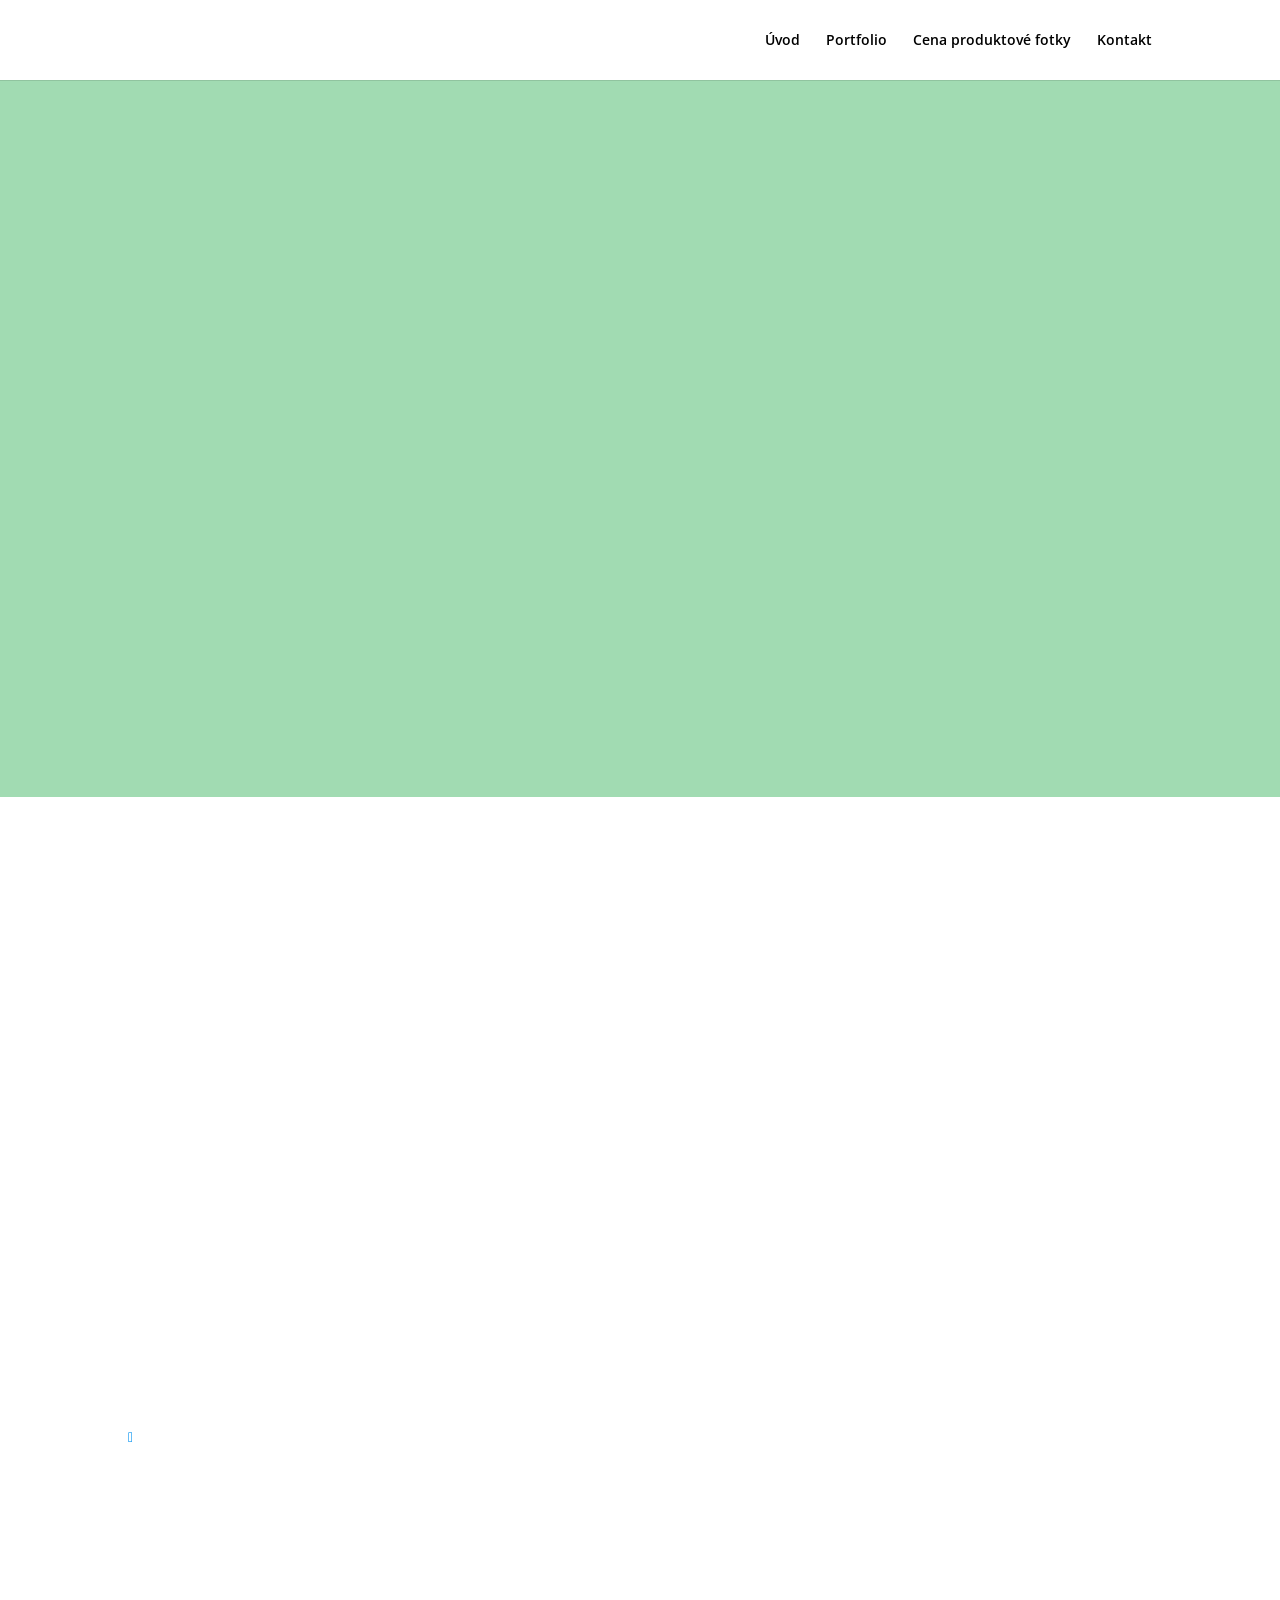
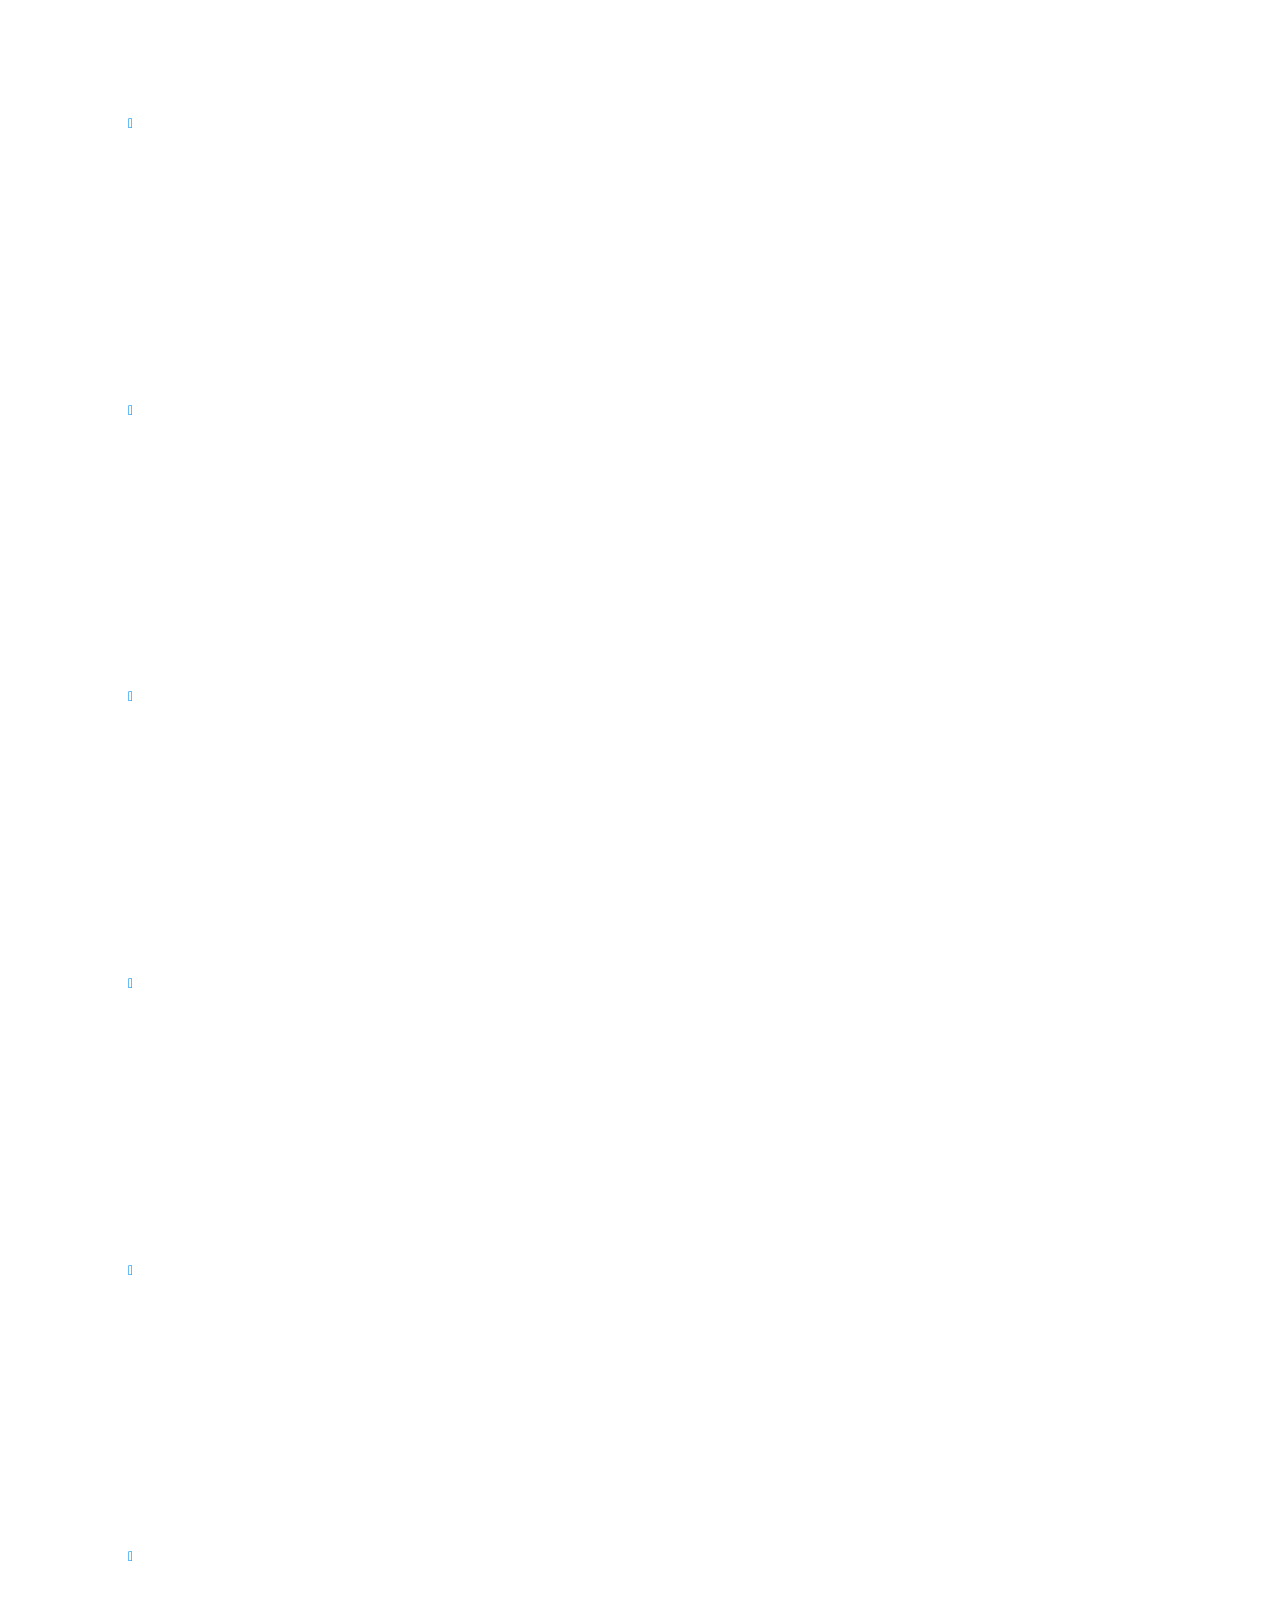
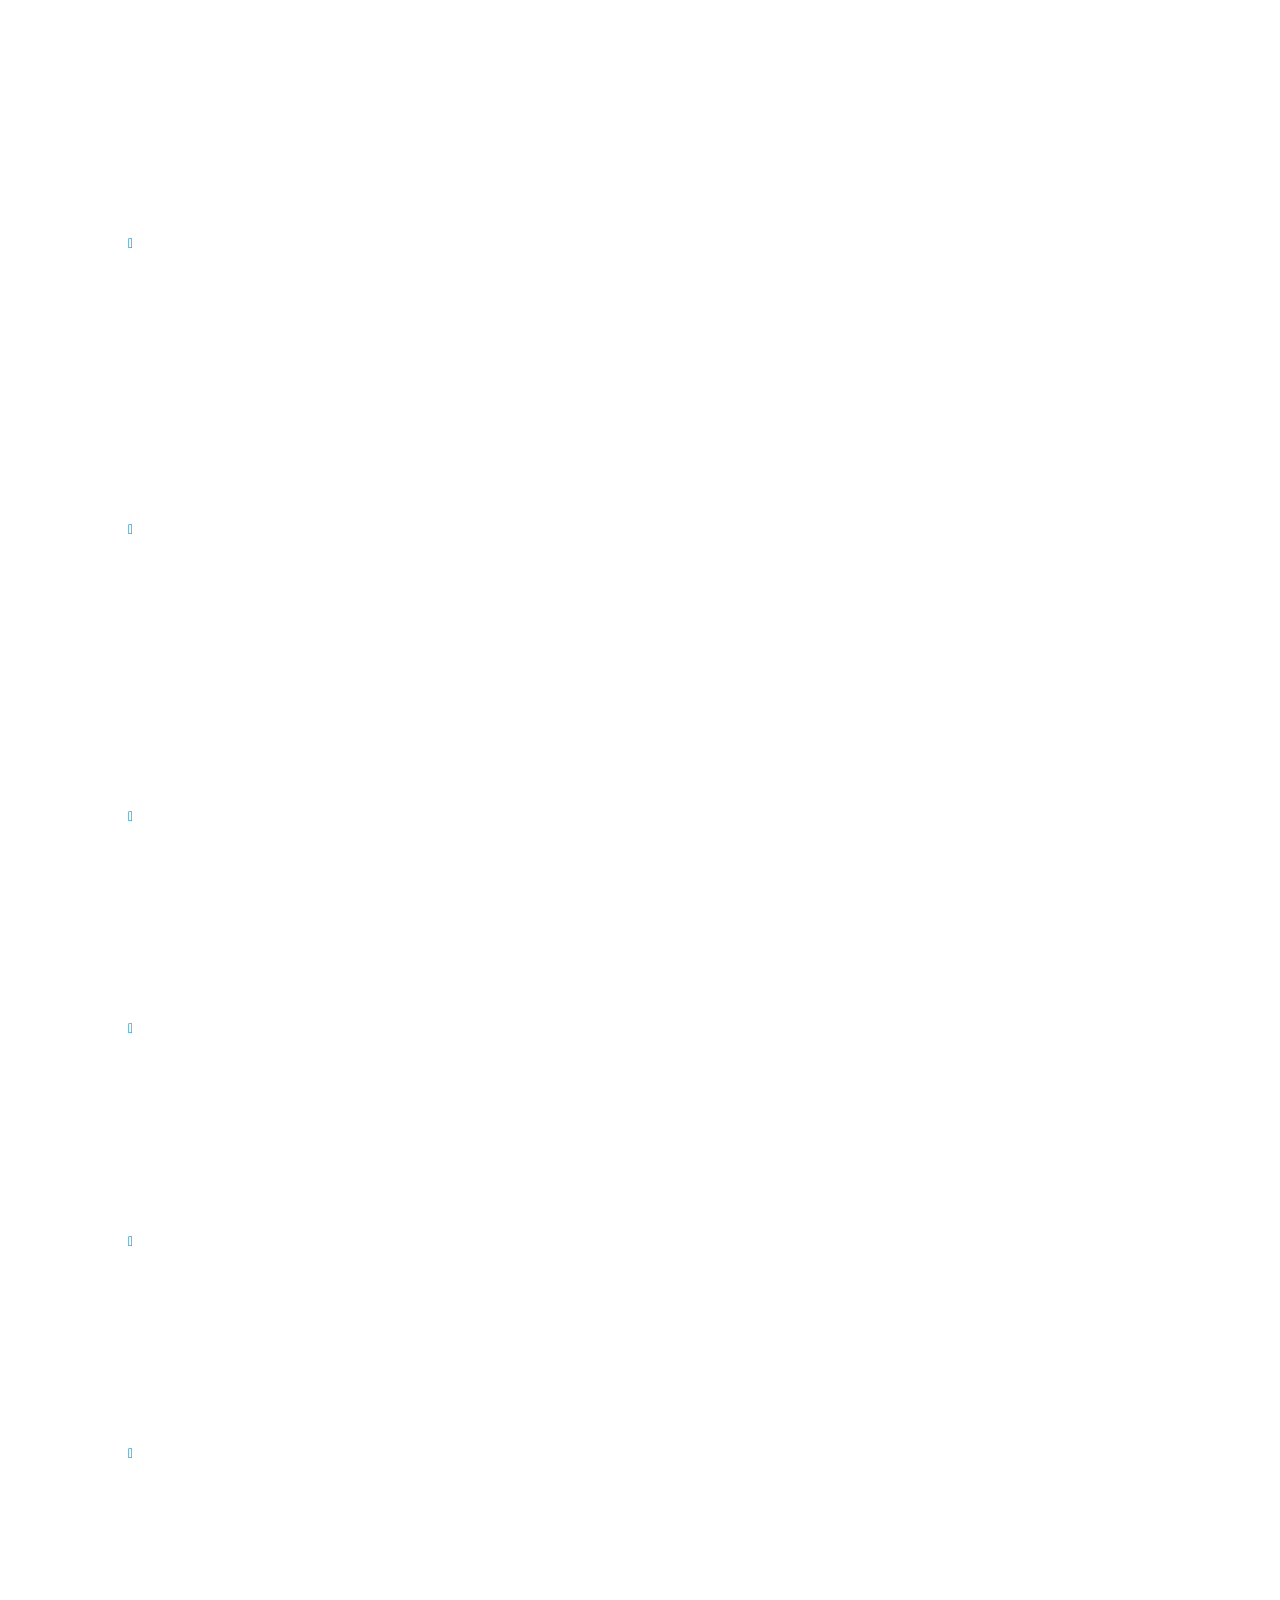
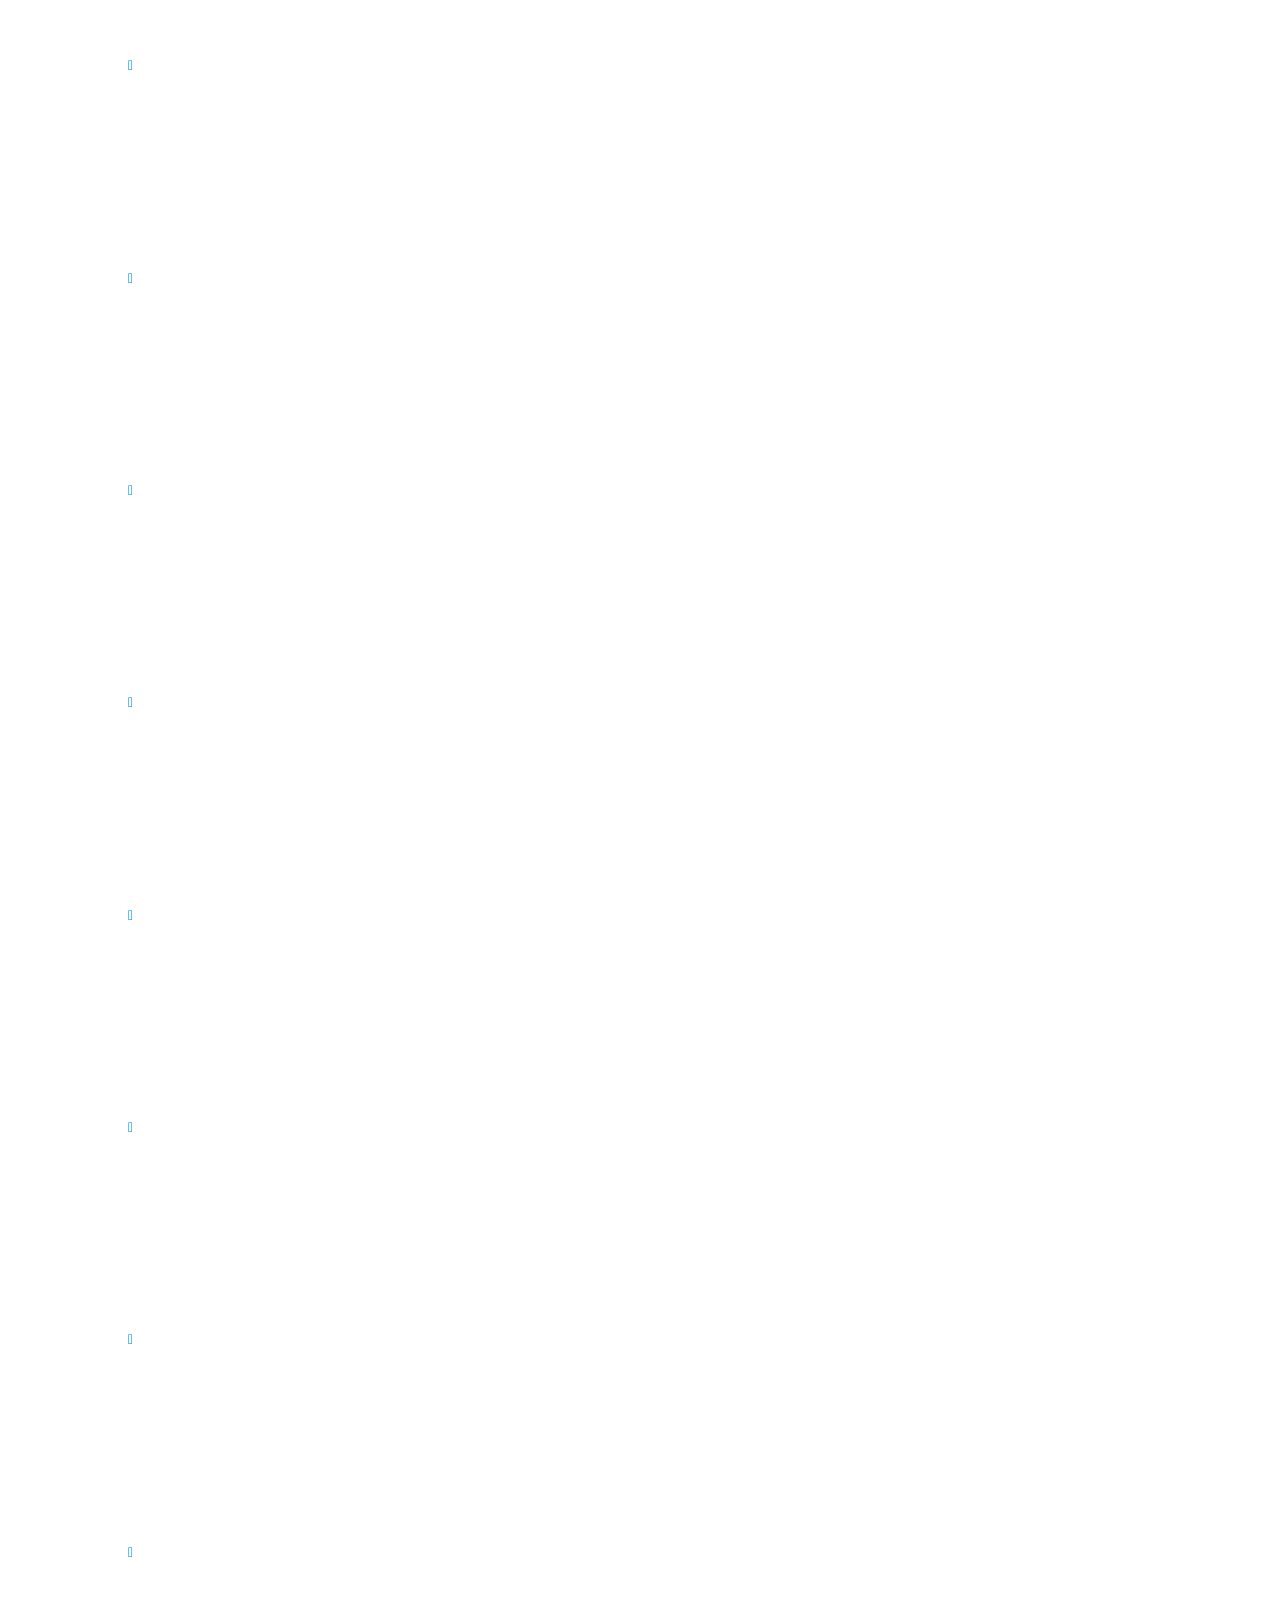
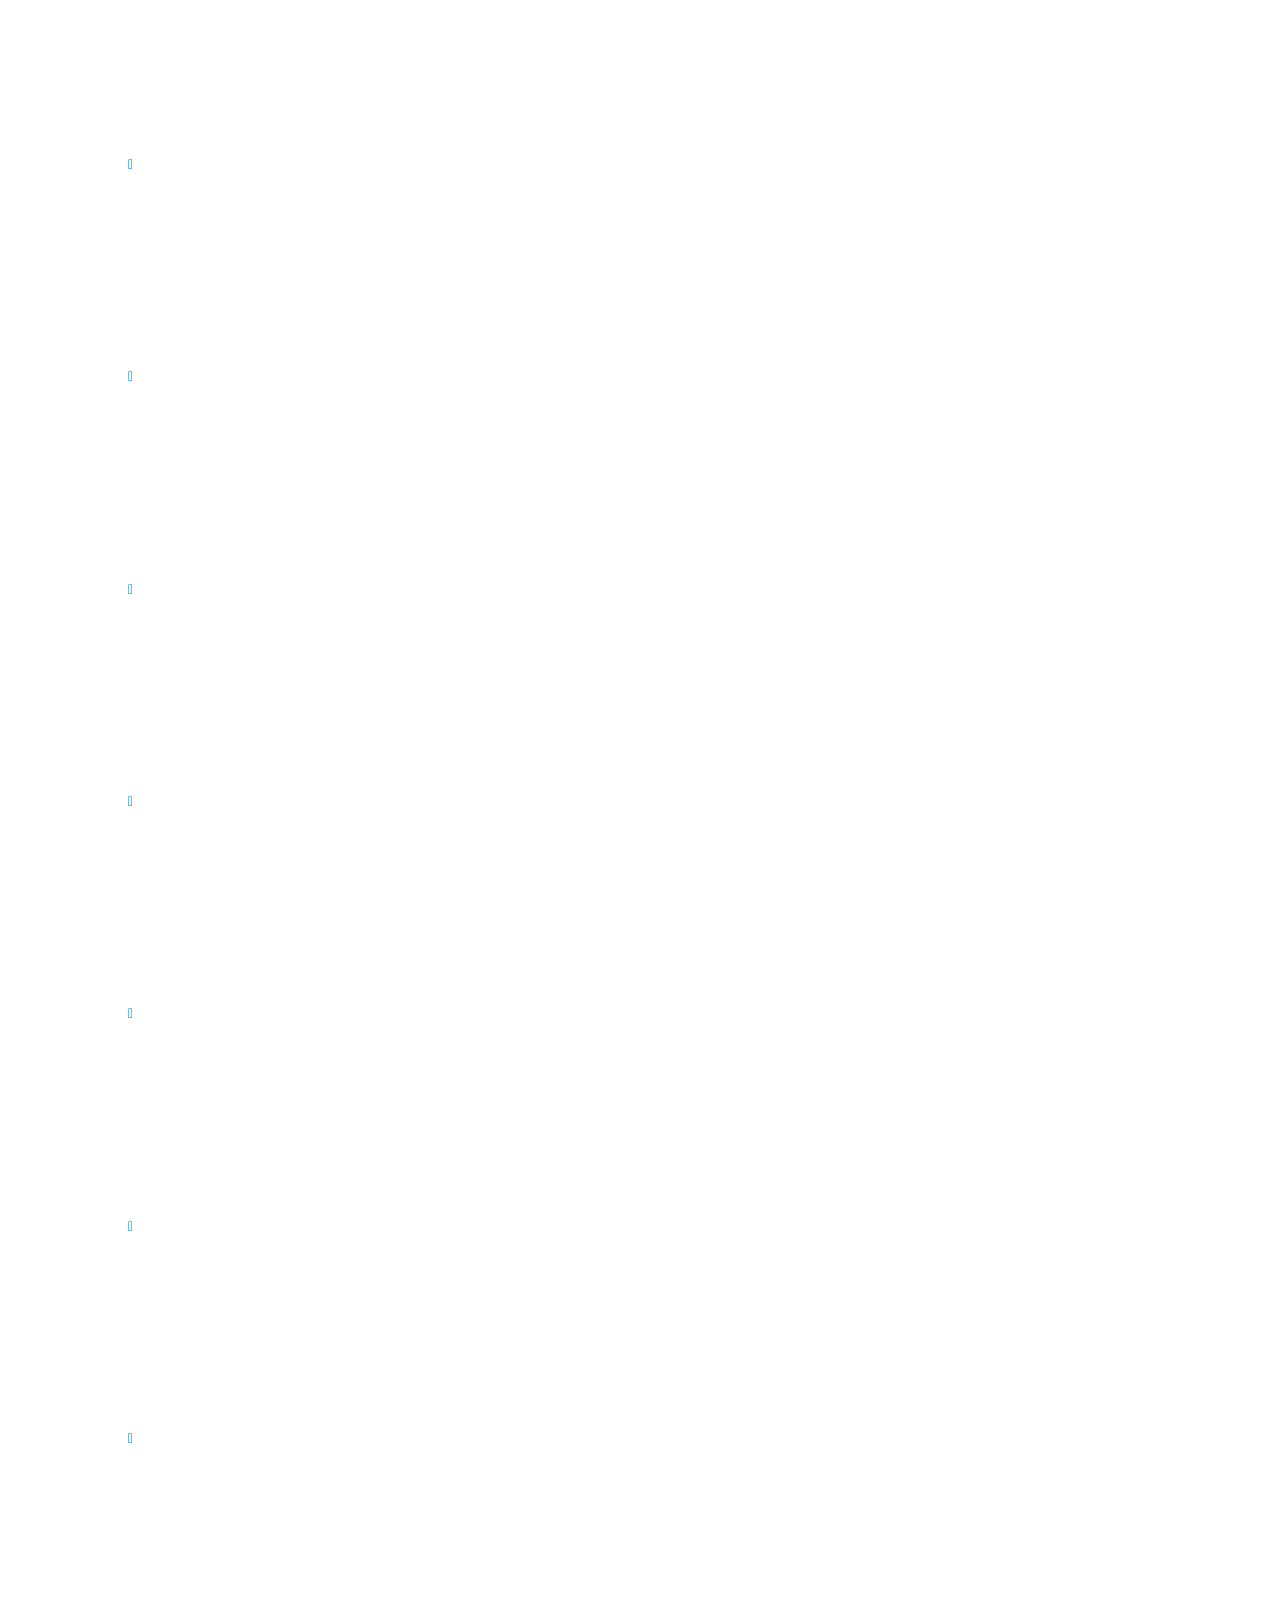
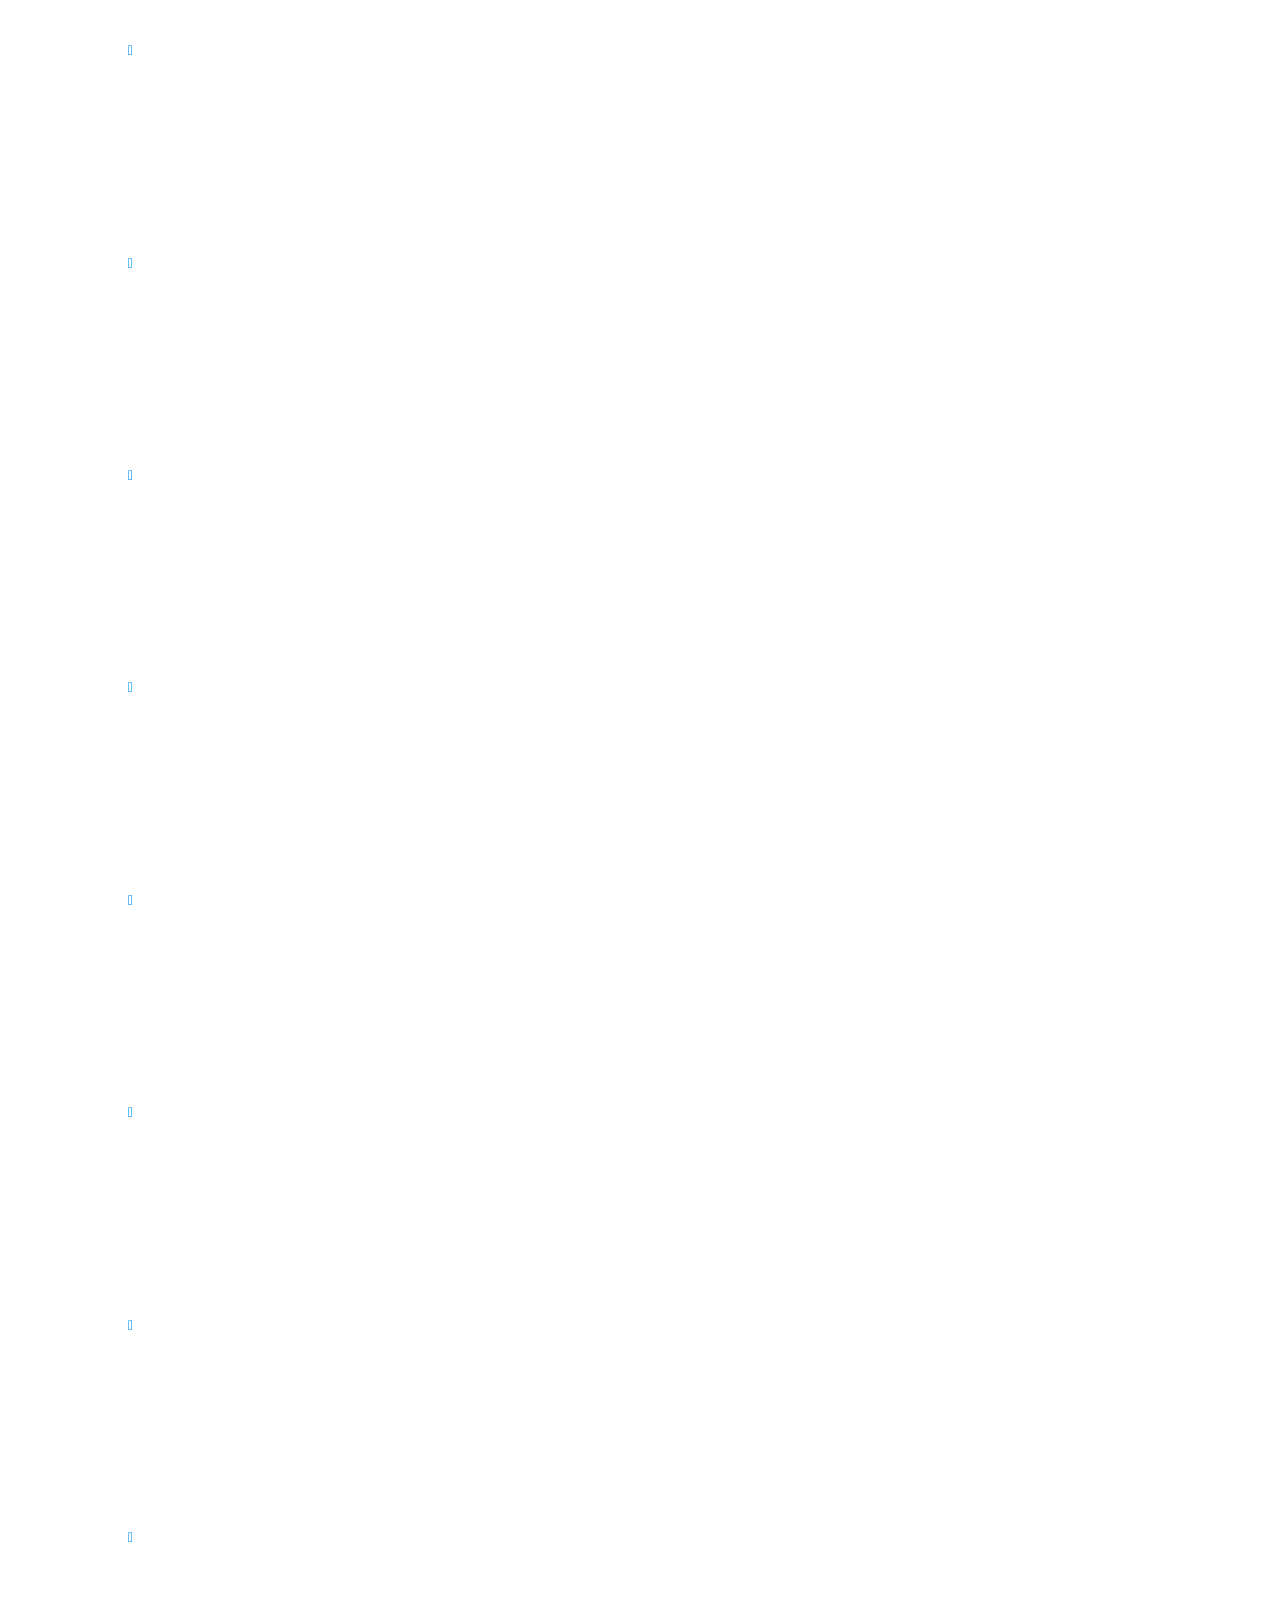
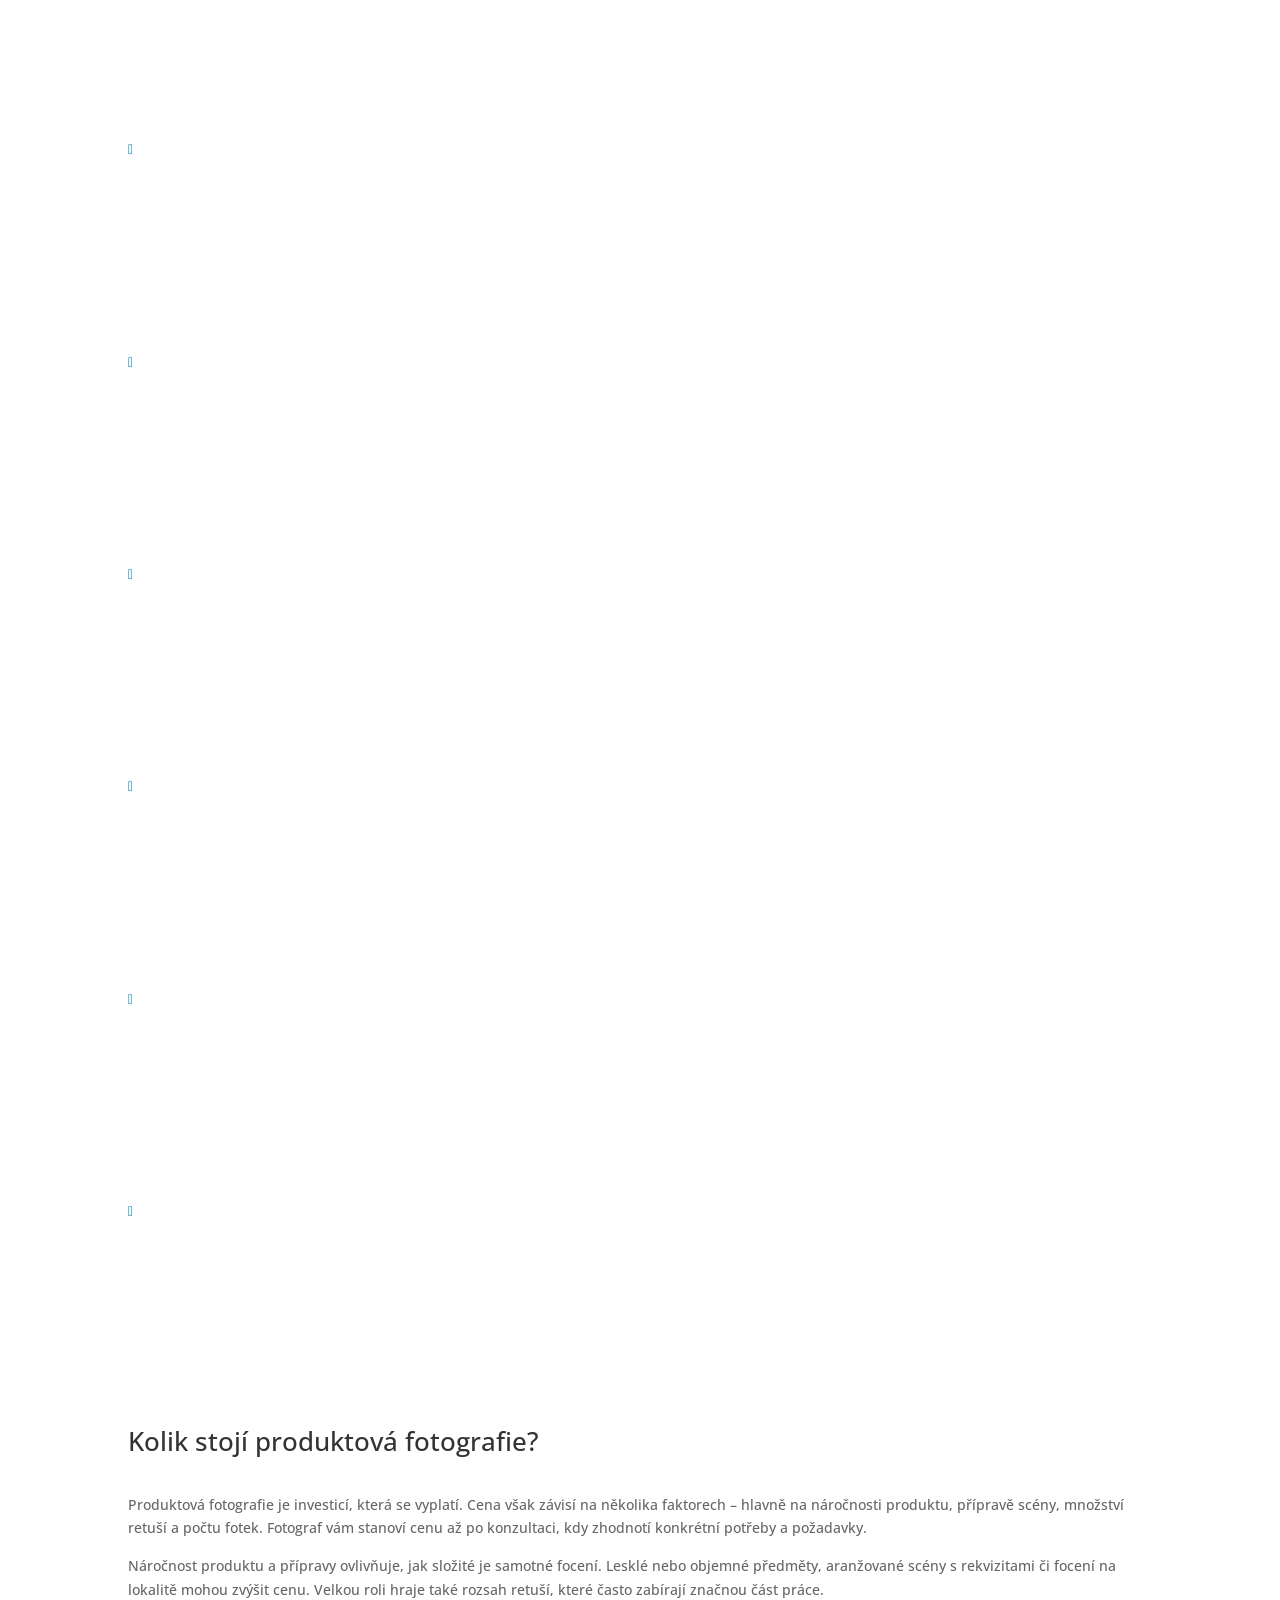
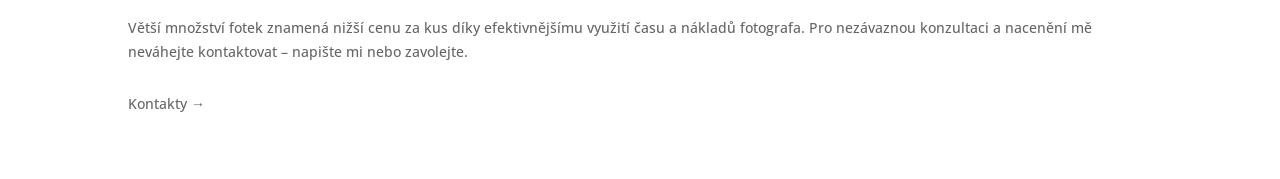
==== commit 06dba028: "More URL replaces" ====
--- a/docs/index.html
+++ b/docs/index.html
@@ -31,7 +31,7 @@
 		<meta name="twitter:description" content="Objevte umění produktové fotografie s Ondřejem Hofmanem. Vytvářím atraktivní vizuály, které zvýrazní krásu vašich produktů a zaujmou zákazníky." />
 		<meta name="twitter:image" content="https://akirathan.github.io/hofman-photo/wp-content/uploads/2024/10/240926_petra_kvetiny091.webp" />
 		<script type="application/ld+json" class="aioseo-schema">
-			{"@context":"https:\/\/schema.org","@graph":[{"@type":"BreadcrumbList","@id":"https:\/\/hofman-photo.cz\/#breadcrumblist","itemListElement":[{"@type":"ListItem","@id":"https:\/\/hofman-photo.cz\/#listItem","position":1,"name":"Dom\u016f"}]},{"@type":"Organization","@id":"https:\/\/hofman-photo.cz\/#organization","name":"hofman-photo.cz","url":"https:\/\/hofman-photo.cz\/","telephone":"+420604690215","logo":{"@type":"ImageObject","url":"https:\/\/hofman-photo.cz\/wp-content\/uploads\/2024\/10\/240926_petra_kvetiny091.webp","@id":"https:\/\/hofman-photo.cz\/#organizationLogo","width":1200,"height":799},"image":{"@id":"https:\/\/hofman-photo.cz\/#organizationLogo"}},{"@type":"WebPage","@id":"https:\/\/hofman-photo.cz\/#webpage","url":"https:\/\/hofman-photo.cz\/","name":"HOFMAN Photo produktov\u00e1 fotografie | hofman-photo.cz","description":"Objevte um\u011bn\u00ed produktov\u00e9 fotografie s Ond\u0159ejem Hofmanem. Vytv\u00e1\u0159\u00edm atraktivn\u00ed vizu\u00e1ly, kter\u00e9 zv\u00fdrazn\u00ed kr\u00e1su va\u0161ich produkt\u016f a zaujmou z\u00e1kazn\u00edky.","inLanguage":"cs-CZ","isPartOf":{"@id":"https:\/\/hofman-photo.cz\/#website"},"breadcrumb":{"@id":"https:\/\/hofman-photo.cz\/#breadcrumblist"},"datePublished":"2024-10-07T14:31:20+00:00","dateModified":"2025-03-11T09:47:42+00:00"},{"@type":"WebSite","@id":"https:\/\/hofman-photo.cz\/#website","url":"https:\/\/hofman-photo.cz\/","name":"hofman-photo.cz","inLanguage":"cs-CZ","publisher":{"@id":"https:\/\/hofman-photo.cz\/#organization"}}]}
+			{"@context":"https:\/\/schema.org","@graph":[{"@type":"BreadcrumbList","@id":"https:\/\/akirathan.github.io/hofman-photo/\/#breadcrumblist","itemListElement":[{"@type":"ListItem","@id":"https:\/\/akirathan.github.io/hofman-photo/\/#listItem","position":1,"name":"Dom\u016f"}]},{"@type":"Organization","@id":"https:\/\/akirathan.github.io/hofman-photo/\/#organization","name":"akirathan.github.io/hofman-photo/","url":"https:\/\/akirathan.github.io/hofman-photo/\/","telephone":"+420604690215","logo":{"@type":"ImageObject","url":"https:\/\/akirathan.github.io/hofman-photo/\/wp-content\/uploads\/2024\/10\/240926_petra_kvetiny091.webp","@id":"https:\/\/akirathan.github.io/hofman-photo/\/#organizationLogo","width":1200,"height":799},"image":{"@id":"https:\/\/akirathan.github.io/hofman-photo/\/#organizationLogo"}},{"@type":"WebPage","@id":"https:\/\/akirathan.github.io/hofman-photo/\/#webpage","url":"https:\/\/akirathan.github.io/hofman-photo/\/","name":"HOFMAN Photo produktov\u00e1 fotografie | akirathan.github.io/hofman-photo/","description":"Objevte um\u011bn\u00ed produktov\u00e9 fotografie s Ond\u0159ejem Hofmanem. Vytv\u00e1\u0159\u00edm atraktivn\u00ed vizu\u00e1ly, kter\u00e9 zv\u00fdrazn\u00ed kr\u00e1su va\u0161ich produkt\u016f a zaujmou z\u00e1kazn\u00edky.","inLanguage":"cs-CZ","isPartOf":{"@id":"https:\/\/akirathan.github.io/hofman-photo/\/#website"},"breadcrumb":{"@id":"https:\/\/akirathan.github.io/hofman-photo/\/#breadcrumblist"},"datePublished":"2024-10-07T14:31:20+00:00","dateModified":"2025-03-11T09:47:42+00:00"},{"@type":"WebSite","@id":"https:\/\/akirathan.github.io/hofman-photo/\/#website","url":"https:\/\/akirathan.github.io/hofman-photo/\/","name":"akirathan.github.io/hofman-photo/","inLanguage":"cs-CZ","publisher":{"@id":"https:\/\/akirathan.github.io/hofman-photo/\/#organization"}}]}
 		</script>
 		<!-- All in One SEO -->
 
@@ -63,8 +63,8 @@
 a,abbr,acronym,address,applet,b,big,blockquote,body,center,cite,code,dd,del,dfn,div,dl,dt,em,fieldset,font,form,h1,h2,h3,h4,h5,h6,html,i,iframe,img,ins,kbd,label,legend,li,object,ol,p,pre,q,s,samp,small,span,strike,strong,sub,sup,tt,u,ul,var{margin:0;padding:0;border:0;outline:0;font-size:100%;-ms-text-size-adjust:100%;-webkit-text-size-adjust:100%;vertical-align:baseline;background:transparent}body{line-height:1}ol,ul{list-style:none}blockquote,q{quotes:none}blockquote:after,blockquote:before,q:after,q:before{content:"";content:none}blockquote{margin:20px 0 30px;border-left:5px solid;padding-left:20px}:focus{outline:0}del{text-decoration:line-through}pre{overflow:auto;padding:10px}figure{margin:0}table{border-collapse:collapse;border-spacing:0}article,aside,footer,header,hgroup,nav,section{display:block}body{font-family:Open Sans,Arial,sans-serif;font-size:14px;color:#666;background-color:#fff;line-height:1.7em;font-weight:500;-webkit-font-smoothing:antialiased;-moz-osx-font-smoothing:grayscale}body.page-template-page-template-blank-php #page-container{padding-top:0!important}body.et_cover_background{background-size:cover!important;background-position:top!important;background-repeat:no-repeat!important;background-attachment:fixed}a{color:#2ea3f2}a,a:hover{text-decoration:none}p{padding-bottom:1em}p:not(.has-background):last-of-type{padding-bottom:0}p.et_normal_padding{padding-bottom:1em}strong{font-weight:700}cite,em,i{font-style:italic}code,pre{font-family:Courier New,monospace;margin-bottom:10px}ins{text-decoration:none}sub,sup{height:0;line-height:1;position:relative;vertical-align:baseline}sup{bottom:.8em}sub{top:.3em}dl{margin:0 0 1.5em}dl dt{font-weight:700}dd{margin-left:1.5em}blockquote p{padding-bottom:0}embed,iframe,object,video{max-width:100%}h1,h2,h3,h4,h5,h6{color:#333;padding-bottom:10px;line-height:1em;font-weight:500}h1 a,h2 a,h3 a,h4 a,h5 a,h6 a{color:inherit}h1{font-size:30px}h2{font-size:26px}h3{font-size:22px}h4{font-size:18px}h5{font-size:16px}h6{font-size:14px}input{-webkit-appearance:none}input[type=checkbox]{-webkit-appearance:checkbox}input[type=radio]{-webkit-appearance:radio}input.text,input.title,input[type=email],input[type=password],input[type=tel],input[type=text],select,textarea{background-color:#fff;border:1px solid #bbb;padding:2px;color:#4e4e4e}input.text:focus,input.title:focus,input[type=text]:focus,select:focus,textarea:focus{border-color:#2d3940;color:#3e3e3e}input.text,input.title,input[type=text],select,textarea{margin:0}textarea{padding:4px}button,input,select,textarea{font-family:inherit}img{max-width:100%;height:auto}.clear{clear:both}br.clear{margin:0;padding:0}.pagination{clear:both}#et_search_icon:hover,.et-social-icon a:hover,.et_password_protected_form .et_submit_button,.form-submit .et_pb_buttontton.alt.disabled,.nav-single a,.posted_in a{color:#2ea3f2}.et-search-form,blockquote{border-color:#2ea3f2}#main-content{background-color:#fff}.container{width:80%;max-width:1080px;margin:auto;position:relative}body:not(.et-tb) #main-content .container,body:not(.et-tb-has-header) #main-content .container{padding-top:58px}.et_full_width_page #main-content .container:before{display:none}.main_title{margin-bottom:20px}.et_password_protected_form .et_submit_button:hover,.form-submit .et_pb_button:hover{background:rgba(0,0,0,.05)}.et_button_icon_visible .et_pb_button{padding-right:2em;padding-left:.7em}.et_button_icon_visible .et_pb_button:after{opacity:1;margin-left:0}.et_button_left .et_pb_button:hover:after{left:.15em}.et_button_left .et_pb_button:after{margin-left:0;left:1em}.et_button_icon_visible.et_button_left .et_pb_button,.et_button_left .et_pb_button:hover,.et_button_left .et_pb_module .et_pb_button:hover{padding-left:2em;padding-right:.7em}.et_button_icon_visible.et_button_left .et_pb_button:after,.et_button_left .et_pb_button:hover:after{left:.15em}.et_password_protected_form .et_submit_button:hover,.form-submit .et_pb_button:hover{padding:.3em 1em}.et_button_no_icon .et_pb_button:after{display:none}.et_button_no_icon.et_button_icon_visible.et_button_left .et_pb_button,.et_button_no_icon.et_button_left .et_pb_button:hover,.et_button_no_icon .et_pb_button,.et_button_no_icon .et_pb_button:hover{padding:.3em 1em!important}.et_button_custom_icon .et_pb_button:after{line-height:1.7em}.et_button_custom_icon.et_button_icon_visible .et_pb_button:after,.et_button_custom_icon .et_pb_button:hover:after{margin-left:.3em}#left-area .post_format-post-format-gallery .wp-block-gallery:first-of-type{padding:0;margin-bottom:-16px}.entry-content table:not(.variations){border:1px solid #eee;margin:0 0 15px;text-align:left;width:100%}.entry-content thead th,.entry-content tr th{color:#555;font-weight:700;padding:9px 24px}.entry-content tr td{border-top:1px solid #eee;padding:6px 24px}#left-area ul,.entry-content ul,.et-l--body ul,.et-l--footer ul,.et-l--header ul{list-style-type:disc;padding:0 0 23px 1em;line-height:26px}#left-area ol,.entry-content ol,.et-l--body ol,.et-l--footer ol,.et-l--header ol{list-style-type:decimal;list-style-position:inside;padding:0 0 23px;line-height:26px}#left-area ul li ul,.entry-content ul li ol{padding:2px 0 2px 20px}#left-area ol li ul,.entry-content ol li ol,.et-l--body ol li ol,.et-l--footer ol li ol,.et-l--header ol li ol{padding:2px 0 2px 35px}#left-area ul.wp-block-gallery{display:-webkit-box;display:-ms-flexbox;display:flex;-ms-flex-wrap:wrap;flex-wrap:wrap;list-style-type:none;padding:0}#left-area ul.products{padding:0!important;line-height:1.7!important;list-style:none!important}.gallery-item a{display:block}.gallery-caption,.gallery-item a{width:90%}#wpadminbar{z-index:100001}#left-area .post-meta{font-size:14px;padding-bottom:15px}#left-area .post-meta a{text-decoration:none;color:#666}#left-area .et_featured_image{padding-bottom:7px}.single .post{padding-bottom:25px}body.single .et_audio_content{margin-bottom:-6px}.nav-single a{text-decoration:none;color:#2ea3f2;font-size:14px;font-weight:400}.nav-previous{float:left}.nav-next{float:right}.et_password_protected_form p input{background-color:#eee;border:none!important;width:100%!important;border-radius:0!important;font-size:14px;color:#999!important;padding:16px!important;-webkit-box-sizing:border-box;box-sizing:border-box}.et_password_protected_form label{display:none}.et_password_protected_form .et_submit_button{font-family:inherit;display:block;float:right;margin:8px auto 0;cursor:pointer}.post-password-required p.nocomments.container{max-width:100%}.post-password-required p.nocomments.container:before{display:none}.aligncenter,div.post .new-post .aligncenter{display:block;margin-left:auto;margin-right:auto}.wp-caption{border:1px solid #ddd;text-align:center;background-color:#f3f3f3;margin-bottom:10px;max-width:96%;padding:8px}.wp-caption.alignleft{margin:0 30px 20px 0}.wp-caption.alignright{margin:0 0 20px 30px}.wp-caption img{margin:0;padding:0;border:0}.wp-caption p.wp-caption-text{font-size:12px;padding:0 4px 5px;margin:0}.alignright{float:right}.alignleft{float:left}img.alignleft{display:inline;float:left;margin-right:15px}img.alignright{display:inline;float:right;margin-left:15px}.page.et_pb_pagebuilder_layout #main-content{background-color:transparent}body #main-content .et_builder_inner_content>h1,body #main-content .et_builder_inner_content>h2,body #main-content .et_builder_inner_content>h3,body #main-content .et_builder_inner_content>h4,body #main-content .et_builder_inner_content>h5,body #main-content .et_builder_inner_content>h6{line-height:1.4em}body #main-content .et_builder_inner_content>p{line-height:1.7em}.wp-block-pullquote{margin:20px 0 30px}.wp-block-pullquote.has-background blockquote{border-left:none}.wp-block-group.has-background{padding:1.5em 1.5em .5em}@media (min-width:981px){#left-area{width:79.125%;padding-bottom:23px}#main-content .container:before{content:"";position:absolute;top:0;height:100%;width:1px;background-color:#e2e2e2}.et_full_width_page #left-area,.et_no_sidebar #left-area{float:none;width:100%!important}.et_full_width_page #left-area{padding-bottom:0}.et_no_sidebar #main-content .container:before{display:none}}@media (max-width:980px){#page-container{padding-top:80px}.et-tb #page-container,.et-tb-has-header #page-container{padding-top:0!important}#left-area,#sidebar{width:100%!important}#main-content .container:before{display:none!important}.et_full_width_page .et_gallery_item:nth-child(4n+1){clear:none}}@media print{#page-container{padding-top:0!important}}#wp-admin-bar-et-use-visual-builder a:before{font-family:ETmodules!important;content:"\e625";font-size:30px!important;width:28px;margin-top:-3px;color:#974df3!important}#wp-admin-bar-et-use-visual-builder:hover a:before{color:#fff!important}#wp-admin-bar-et-use-visual-builder:hover a,#wp-admin-bar-et-use-visual-builder a:hover{transition:background-color .5s ease;-webkit-transition:background-color .5s ease;-moz-transition:background-color .5s ease;background-color:#7e3bd0!important;color:#fff!important}* html .clearfix,:first-child+html .clearfix{zoom:1}.iphone .et_pb_section_video_bg video::-webkit-media-controls-start-playback-button{display:none!important;-webkit-appearance:none}.et_mobile_device .et_pb_section_parallax .et_pb_parallax_css{background-attachment:scroll}.et-social-facebook a.icon:before{content:"\e093"}.et-social-twitter a.icon:before{content:"\e094"}.et-social-google-plus a.icon:before{content:"\e096"}.et-social-instagram a.icon:before{content:"\e09a"}.et-social-rss a.icon:before{content:"\e09e"}.ai1ec-single-event:after{content:" ";display:table;clear:both}.evcal_event_details .evcal_evdata_cell .eventon_details_shading_bot.eventon_details_shading_bot{z-index:3}.wp-block-divi-layout{margin-bottom:1em}*{-webkit-box-sizing:border-box;box-sizing:border-box}#et-info-email:before,#et-info-phone:before,#et_search_icon:before,.comment-reply-link:after,.et-cart-info span:before,.et-pb-arrow-next:before,.et-pb-arrow-prev:before,.et-social-icon a:before,.et_audio_container .mejs-playpause-button button:before,.et_audio_container .mejs-volume-button button:before,.et_overlay:before,.et_password_protected_form .et_submit_button:after,.et_pb_button:after,.et_pb_contact_reset:after,.et_pb_contact_submit:after,.et_pb_font_icon:before,.et_pb_newsletter_button:after,.et_pb_pricing_table_button:after,.et_pb_promo_button:after,.et_pb_testimonial:before,.et_pb_toggle_title:before,.form-submit .et_pb_button:after,.mobile_menu_bar:before,a.et_pb_more_button:after{font-family:ETmodules!important;speak:none;font-style:normal;font-weight:400;-webkit-font-feature-settings:normal;font-feature-settings:normal;font-variant:normal;text-transform:none;line-height:1;-webkit-font-smoothing:antialiased;-moz-osx-font-smoothing:grayscale;text-shadow:0 0;direction:ltr}.et-pb-icon,.et_pb_custom_button_icon.et_pb_button:after,.et_pb_login .et_pb_custom_button_icon.et_pb_button:after,.et_pb_woo_custom_button_icon .button.et_pb_custom_button_icon.et_pb_button:after,.et_pb_woo_custom_button_icon .button.et_pb_custom_button_icon.et_pb_button:hover:after{content:attr(data-icon)}.et-pb-icon{font-family:ETmodules;speak:none;font-weight:400;-webkit-font-feature-settings:normal;font-feature-settings:normal;font-variant:normal;text-transform:none;line-height:1;-webkit-font-smoothing:antialiased;font-size:96px;font-style:normal;display:inline-block;-webkit-box-sizing:border-box;box-sizing:border-box;direction:ltr}#et-ajax-saving{display:none;-webkit-transition:background .3s,-webkit-box-shadow .3s;transition:background .3s,-webkit-box-shadow .3s;transition:background .3s,box-shadow .3s;transition:background .3s,box-shadow .3s,-webkit-box-shadow .3s;-webkit-box-shadow:rgba(0,139,219,.247059) 0 0 60px;box-shadow:0 0 60px rgba(0,139,219,.247059);position:fixed;top:50%;left:50%;width:50px;height:50px;background:#fff;border-radius:50px;margin:-25px 0 0 -25px;z-index:999999;text-align:center}#et-ajax-saving img{margin:9px}.et-safe-mode-indicator,.et-safe-mode-indicator:focus,.et-safe-mode-indicator:hover{-webkit-box-shadow:0 5px 10px rgba(41,196,169,.15);box-shadow:0 5px 10px rgba(41,196,169,.15);background:#29c4a9;color:#fff;font-size:14px;font-weight:600;padding:12px;line-height:16px;border-radius:3px;position:fixed;bottom:30px;right:30px;z-index:999999;text-decoration:none;font-family:Open Sans,sans-serif;-webkit-font-smoothing:antialiased;-moz-osx-font-smoothing:grayscale}.et_pb_button{font-size:20px;font-weight:500;padding:.3em 1em;line-height:1.7em!important;background-color:transparent;background-size:cover;background-position:50%;background-repeat:no-repeat;border:2px solid;border-radius:3px;-webkit-transition-duration:.2s;transition-duration:.2s;-webkit-transition-property:all!important;transition-property:all!important}.et_pb_button,.et_pb_button_inner{position:relative}.et_pb_button:hover,.et_pb_module .et_pb_button:hover{border:2px solid transparent;padding:.3em 2em .3em .7em}.et_pb_button:hover{background-color:hsla(0,0%,100%,.2)}.et_pb_bg_layout_light.et_pb_button:hover,.et_pb_bg_layout_light .et_pb_button:hover{background-color:rgba(0,0,0,.05)}.et_pb_button:after,.et_pb_button:before{font-size:32px;line-height:1em;content:"\35";opacity:0;position:absolute;margin-left:-1em;-webkit-transition:all .2s;transition:all .2s;text-transform:none;-webkit-font-feature-settings:"kern" off;font-feature-settings:"kern" off;font-variant:none;font-style:normal;font-weight:400;text-shadow:none}.et_pb_button.et_hover_enabled:hover:after,.et_pb_button.et_pb_hovered:hover:after{-webkit-transition:none!important;transition:none!important}.et_pb_button:before{display:none}.et_pb_button:hover:after{opacity:1;margin-left:0}.et_pb_column_1_3 h1,.et_pb_column_1_4 h1,.et_pb_column_1_5 h1,.et_pb_column_1_6 h1,.et_pb_column_2_5 h1{font-size:26px}.et_pb_column_1_3 h2,.et_pb_column_1_4 h2,.et_pb_column_1_5 h2,.et_pb_column_1_6 h2,.et_pb_column_2_5 h2{font-size:23px}.et_pb_column_1_3 h3,.et_pb_column_1_4 h3,.et_pb_column_1_5 h3,.et_pb_column_1_6 h3,.et_pb_column_2_5 h3{font-size:20px}.et_pb_column_1_3 h4,.et_pb_column_1_4 h4,.et_pb_column_1_5 h4,.et_pb_column_1_6 h4,.et_pb_column_2_5 h4{font-size:18px}.et_pb_column_1_3 h5,.et_pb_column_1_4 h5,.et_pb_column_1_5 h5,.et_pb_column_1_6 h5,.et_pb_column_2_5 h5{font-size:16px}.et_pb_column_1_3 h6,.et_pb_column_1_4 h6,.et_pb_column_1_5 h6,.et_pb_column_1_6 h6,.et_pb_column_2_5 h6{font-size:15px}.et_pb_bg_layout_dark,.et_pb_bg_layout_dark h1,.et_pb_bg_layout_dark h2,.et_pb_bg_layout_dark h3,.et_pb_bg_layout_dark h4,.et_pb_bg_layout_dark h5,.et_pb_bg_layout_dark h6{color:#fff!important}.et_pb_module.et_pb_text_align_left{text-align:left}.et_pb_module.et_pb_text_align_center{text-align:center}.et_pb_module.et_pb_text_align_right{text-align:right}.et_pb_module.et_pb_text_align_justified{text-align:justify}.clearfix:after{visibility:hidden;display:block;font-size:0;content:" ";clear:both;height:0}.et_pb_bg_layout_light .et_pb_more_button{color:#2ea3f2}.et_builder_inner_content{position:relative;z-index:1}header .et_builder_inner_content{z-index:2}.et_pb_css_mix_blend_mode_passthrough{mix-blend-mode:unset!important}.et_pb_image_container{margin:-20px -20px 29px}.et_pb_module_inner{position:relative}.et_hover_enabled_preview{z-index:2}.et_hover_enabled:hover{position:relative;z-index:2}.et_pb_all_tabs,.et_pb_module,.et_pb_posts_nav a,.et_pb_tab,.et_pb_with_background{position:relative;background-size:cover;background-position:50%;background-repeat:no-repeat}.et_pb_background_mask,.et_pb_background_pattern{bottom:0;left:0;position:absolute;right:0;top:0}.et_pb_background_mask{background-size:calc(100% + 2px) calc(100% + 2px);background-repeat:no-repeat;background-position:50%;overflow:hidden}.et_pb_background_pattern{background-position:0 0;background-repeat:repeat}.et_pb_with_border{position:relative;border:0 solid #333}.post-password-required .et_pb_row{padding:0;width:100%}.post-password-required .et_password_protected_form{min-height:0}body.et_pb_pagebuilder_layout.et_pb_show_title .post-password-required .et_password_protected_form h1,body:not(.et_pb_pagebuilder_layout) .post-password-required .et_password_protected_form h1{display:none}.et_pb_no_bg{padding:0!important}.et_overlay.et_pb_inline_icon:before,.et_pb_inline_icon:before{content:attr(data-icon)}.et_pb_more_button{color:inherit;text-shadow:none;text-decoration:none;display:inline-block;margin-top:20px}.et_parallax_bg_wrap{overflow:hidden;position:absolute;top:0;right:0;bottom:0;left:0}.et_parallax_bg{background-repeat:no-repeat;background-position:top;background-size:cover;position:absolute;bottom:0;left:0;width:100%;height:100%;display:block}.et_parallax_bg.et_parallax_bg__hover,.et_parallax_bg.et_parallax_bg_phone,.et_parallax_bg.et_parallax_bg_tablet,.et_parallax_gradient.et_parallax_gradient__hover,.et_parallax_gradient.et_parallax_gradient_phone,.et_parallax_gradient.et_parallax_gradient_tablet,.et_pb_section_parallax_hover:hover .et_parallax_bg:not(.et_parallax_bg__hover),.et_pb_section_parallax_hover:hover .et_parallax_gradient:not(.et_parallax_gradient__hover){display:none}.et_pb_section_parallax_hover:hover .et_parallax_bg.et_parallax_bg__hover,.et_pb_section_parallax_hover:hover .et_parallax_gradient.et_parallax_gradient__hover{display:block}.et_parallax_gradient{bottom:0;display:block;left:0;position:absolute;right:0;top:0}.et_pb_module.et_pb_section_parallax,.et_pb_posts_nav a.et_pb_section_parallax,.et_pb_tab.et_pb_section_parallax{position:relative}.et_pb_section_parallax .et_pb_parallax_css,.et_pb_slides .et_parallax_bg.et_pb_parallax_css{background-attachment:fixed}body.et-bfb .et_pb_section_parallax .et_pb_parallax_css,body.et-bfb .et_pb_slides .et_parallax_bg.et_pb_parallax_css{background-attachment:scroll;bottom:auto}.et_pb_section_parallax.et_pb_column .et_pb_module,.et_pb_section_parallax.et_pb_row .et_pb_column,.et_pb_section_parallax.et_pb_row .et_pb_module{z-index:9;position:relative}.et_pb_more_button:hover:after{opacity:1;margin-left:0}.et_pb_preload .et_pb_section_video_bg,.et_pb_preload>div{visibility:hidden}.et_pb_preload,.et_pb_section.et_pb_section_video.et_pb_preload{position:relative;background:#464646!important}.et_pb_preload:before{content:"";position:absolute;top:50%;left:50%;background:url(https://akirathan.github.io/hofman-photo/wp-content/themes/Divi/includes/builder/styles/images/preloader.gif) no-repeat;border-radius:32px;width:32px;height:32px;margin:-16px 0 0 -16px}.box-shadow-overlay{position:absolute;top:0;left:0;width:100%;height:100%;z-index:10;pointer-events:none}.et_pb_section>.box-shadow-overlay~.et_pb_row{z-index:11}body.safari .section_has_divider{will-change:transform}.et_pb_row>.box-shadow-overlay{z-index:8}.has-box-shadow-overlay{position:relative}.et_clickable{cursor:pointer}.screen-reader-text{border:0;clip:rect(1px,1px,1px,1px);-webkit-clip-path:inset(50%);clip-path:inset(50%);height:1px;margin:-1px;overflow:hidden;padding:0;position:absolute!important;width:1px;word-wrap:normal!important}.et_multi_view_hidden,.et_multi_view_hidden_image{display:none!important}@keyframes multi-view-image-fade{0%{opacity:0}10%{opacity:.1}20%{opacity:.2}30%{opacity:.3}40%{opacity:.4}50%{opacity:.5}60%{opacity:.6}70%{opacity:.7}80%{opacity:.8}90%{opacity:.9}to{opacity:1}}.et_multi_view_image__loading{visibility:hidden}.et_multi_view_image__loaded{-webkit-animation:multi-view-image-fade .5s;animation:multi-view-image-fade .5s}#et-pb-motion-effects-offset-tracker{visibility:hidden!important;opacity:0;position:absolute;top:0;left:0}.et-pb-before-scroll-animation{opacity:0}header.et-l.et-l--header:after{clear:both;display:block;content:""}.et_pb_module{-webkit-animation-timing-function:linear;animation-timing-function:linear;-webkit-animation-duration:.2s;animation-duration:.2s}@-webkit-keyframes fadeBottom{0%{opacity:0;-webkit-transform:translateY(10%);transform:translateY(10%)}to{opacity:1;-webkit-transform:translateY(0);transform:translateY(0)}}@keyframes fadeBottom{0%{opacity:0;-webkit-transform:translateY(10%);transform:translateY(10%)}to{opacity:1;-webkit-transform:translateY(0);transform:translateY(0)}}@-webkit-keyframes fadeLeft{0%{opacity:0;-webkit-transform:translateX(-10%);transform:translateX(-10%)}to{opacity:1;-webkit-transform:translateX(0);transform:translateX(0)}}@keyframes fadeLeft{0%{opacity:0;-webkit-transform:translateX(-10%);transform:translateX(-10%)}to{opacity:1;-webkit-transform:translateX(0);transform:translateX(0)}}@-webkit-keyframes fadeRight{0%{opacity:0;-webkit-transform:translateX(10%);transform:translateX(10%)}to{opacity:1;-webkit-transform:translateX(0);transform:translateX(0)}}@keyframes fadeRight{0%{opacity:0;-webkit-transform:translateX(10%);transform:translateX(10%)}to{opacity:1;-webkit-transform:translateX(0);transform:translateX(0)}}@-webkit-keyframes fadeTop{0%{opacity:0;-webkit-transform:translateY(-10%);transform:translateY(-10%)}to{opacity:1;-webkit-transform:translateX(0);transform:translateX(0)}}@keyframes fadeTop{0%{opacity:0;-webkit-transform:translateY(-10%);transform:translateY(-10%)}to{opacity:1;-webkit-transform:translateX(0);transform:translateX(0)}}@-webkit-keyframes fadeIn{0%{opacity:0}to{opacity:1}}@keyframes fadeIn{0%{opacity:0}to{opacity:1}}.et-waypoint:not(.et_pb_counters){opacity:0}@media (min-width:981px){.et_pb_section.et_section_specialty div.et_pb_row .et_pb_column .et_pb_column .et_pb_module.et-last-child,.et_pb_section.et_section_specialty div.et_pb_row .et_pb_column .et_pb_column .et_pb_module:last-child,.et_pb_section.et_section_specialty div.et_pb_row .et_pb_column .et_pb_row_inner .et_pb_column .et_pb_module.et-last-child,.et_pb_section.et_section_specialty div.et_pb_row .et_pb_column .et_pb_row_inner .et_pb_column .et_pb_module:last-child,.et_pb_section div.et_pb_row .et_pb_column .et_pb_module.et-last-child,.et_pb_section div.et_pb_row .et_pb_column .et_pb_module:last-child{margin-bottom:0}}@media (max-width:980px){.et_overlay.et_pb_inline_icon_tablet:before,.et_pb_inline_icon_tablet:before{content:attr(data-icon-tablet)}.et_parallax_bg.et_parallax_bg_tablet_exist,.et_parallax_gradient.et_parallax_gradient_tablet_exist{display:none}.et_parallax_bg.et_parallax_bg_tablet,.et_parallax_gradient.et_parallax_gradient_tablet{display:block}.et_pb_column .et_pb_module{margin-bottom:30px}.et_pb_row .et_pb_column .et_pb_module.et-last-child,.et_pb_row .et_pb_column .et_pb_module:last-child,.et_section_specialty .et_pb_row .et_pb_column .et_pb_module.et-last-child,.et_section_specialty .et_pb_row .et_pb_column .et_pb_module:last-child{margin-bottom:0}.et_pb_more_button{display:inline-block!important}.et_pb_bg_layout_light_tablet.et_pb_button,.et_pb_bg_layout_light_tablet.et_pb_module.et_pb_button,.et_pb_bg_layout_light_tablet .et_pb_more_button{color:#2ea3f2}.et_pb_bg_layout_light_tablet .et_pb_forgot_password a{color:#666}.et_pb_bg_layout_light_tablet h1,.et_pb_bg_layout_light_tablet h2,.et_pb_bg_layout_light_tablet h3,.et_pb_bg_layout_light_tablet h4,.et_pb_bg_layout_light_tablet h5,.et_pb_bg_layout_light_tablet h6{color:#333!important}.et_pb_module .et_pb_bg_layout_light_tablet.et_pb_button{color:#2ea3f2!important}.et_pb_bg_layout_light_tablet{color:#666!important}.et_pb_bg_layout_dark_tablet,.et_pb_bg_layout_dark_tablet h1,.et_pb_bg_layout_dark_tablet h2,.et_pb_bg_layout_dark_tablet h3,.et_pb_bg_layout_dark_tablet h4,.et_pb_bg_layout_dark_tablet h5,.et_pb_bg_layout_dark_tablet h6{color:#fff!important}.et_pb_bg_layout_dark_tablet.et_pb_button,.et_pb_bg_layout_dark_tablet.et_pb_module.et_pb_button,.et_pb_bg_layout_dark_tablet .et_pb_more_button{color:inherit}.et_pb_bg_layout_dark_tablet .et_pb_forgot_password a{color:#fff}.et_pb_module.et_pb_text_align_left-tablet{text-align:left}.et_pb_module.et_pb_text_align_center-tablet{text-align:center}.et_pb_module.et_pb_text_align_right-tablet{text-align:right}.et_pb_module.et_pb_text_align_justified-tablet{text-align:justify}}@media (max-width:767px){.et_pb_more_button{display:inline-block!important}.et_overlay.et_pb_inline_icon_phone:before,.et_pb_inline_icon_phone:before{content:attr(data-icon-phone)}.et_parallax_bg.et_parallax_bg_phone_exist,.et_parallax_gradient.et_parallax_gradient_phone_exist{display:none}.et_parallax_bg.et_parallax_bg_phone,.et_parallax_gradient.et_parallax_gradient_phone{display:block}.et-hide-mobile{display:none!important}.et_pb_bg_layout_light_phone.et_pb_button,.et_pb_bg_layout_light_phone.et_pb_module.et_pb_button,.et_pb_bg_layout_light_phone .et_pb_more_button{color:#2ea3f2}.et_pb_bg_layout_light_phone .et_pb_forgot_password a{color:#666}.et_pb_bg_layout_light_phone h1,.et_pb_bg_layout_light_phone h2,.et_pb_bg_layout_light_phone h3,.et_pb_bg_layout_light_phone h4,.et_pb_bg_layout_light_phone h5,.et_pb_bg_layout_light_phone h6{color:#333!important}.et_pb_module .et_pb_bg_layout_light_phone.et_pb_button{color:#2ea3f2!important}.et_pb_bg_layout_light_phone{color:#666!important}.et_pb_bg_layout_dark_phone,.et_pb_bg_layout_dark_phone h1,.et_pb_bg_layout_dark_phone h2,.et_pb_bg_layout_dark_phone h3,.et_pb_bg_layout_dark_phone h4,.et_pb_bg_layout_dark_phone h5,.et_pb_bg_layout_dark_phone h6{color:#fff!important}.et_pb_bg_layout_dark_phone.et_pb_button,.et_pb_bg_layout_dark_phone.et_pb_module.et_pb_button,.et_pb_bg_layout_dark_phone .et_pb_more_button{color:inherit}.et_pb_module .et_pb_bg_layout_dark_phone.et_pb_button{color:#fff!important}.et_pb_bg_layout_dark_phone .et_pb_forgot_password a{color:#fff}.et_pb_module.et_pb_text_align_left-phone{text-align:left}.et_pb_module.et_pb_text_align_center-phone{text-align:center}.et_pb_module.et_pb_text_align_right-phone{text-align:right}.et_pb_module.et_pb_text_align_justified-phone{text-align:justify}}@media (max-width:479px){a.et_pb_more_button{display:block}}@media (min-width:768px) and (max-width:980px){[data-et-multi-view-load-tablet-hidden=true]:not(.et_multi_view_swapped){display:none!important}}@media (max-width:767px){[data-et-multi-view-load-phone-hidden=true]:not(.et_multi_view_swapped){display:none!important}}.et_pb_menu.et_pb_menu--style-inline_centered_logo .et_pb_menu__menu nav ul{-webkit-box-pack:center;-ms-flex-pack:center;justify-content:center}@-webkit-keyframes multi-view-image-fade{0%{-webkit-transform:scale(1);transform:scale(1);opacity:1}50%{-webkit-transform:scale(1.01);transform:scale(1.01);opacity:1}to{-webkit-transform:scale(1);transform:scale(1);opacity:1}}
 </style>
 <style id='divi-dynamic-critical-inline-css' type='text/css'>
-@font-face{font-family:ETmodules;font-display:block;src:url(//hofman-photo.cz/wp-content/themes/Divi/core/admin/fonts/modules/all/modules.eot);src:url(//hofman-photo.cz/wp-content/themes/Divi/core/admin/fonts/modules/all/modules.eot?#iefix) format("embedded-opentype"),url(//hofman-photo.cz/wp-content/themes/Divi/core/admin/fonts/modules/all/modules.woff) format("woff"),url(//hofman-photo.cz/wp-content/themes/Divi/core/admin/fonts/modules/all/modules.ttf) format("truetype"),url(//hofman-photo.cz/wp-content/themes/Divi/core/admin/fonts/modules/all/modules.svg#ETmodules) format("svg");font-weight:400;font-style:normal}
-@font-face{font-family:FontAwesome;font-style:normal;font-weight:400;font-display:block;src:url(//hofman-photo.cz/wp-content/themes/Divi/core/admin/fonts/fontawesome/fa-regular-400.eot);src:url(//hofman-photo.cz/wp-content/themes/Divi/core/admin/fonts/fontawesome/fa-regular-400.eot?#iefix) format("embedded-opentype"),url(//hofman-photo.cz/wp-content/themes/Divi/core/admin/fonts/fontawesome/fa-regular-400.woff2) format("woff2"),url(//hofman-photo.cz/wp-content/themes/Divi/core/admin/fonts/fontawesome/fa-regular-400.woff) format("woff"),url(//hofman-photo.cz/wp-content/themes/Divi/core/admin/fonts/fontawesome/fa-regular-400.ttf) format("truetype"),url(//hofman-photo.cz/wp-content/themes/Divi/core/admin/fonts/fontawesome/fa-regular-400.svg#fontawesome) format("svg")}@font-face{font-family:FontAwesome;font-style:normal;font-weight:900;font-display:block;src:url(//hofman-photo.cz/wp-content/themes/Divi/core/admin/fonts/fontawesome/fa-solid-900.eot);src:url(//hofman-photo.cz/wp-content/themes/Divi/core/admin/fonts/fontawesome/fa-solid-900.eot?#iefix) format("embedded-opentype"),url(//hofman-photo.cz/wp-content/themes/Divi/core/admin/fonts/fontawesome/fa-solid-900.woff2) format("woff2"),url(//hofman-photo.cz/wp-content/themes/Divi/core/admin/fonts/fontawesome/fa-solid-900.woff) format("woff"),url(//hofman-photo.cz/wp-content/themes/Divi/core/admin/fonts/fontawesome/fa-solid-900.ttf) format("truetype"),url(//hofman-photo.cz/wp-content/themes/Divi/core/admin/fonts/fontawesome/fa-solid-900.svg#fontawesome) format("svg")}@font-face{font-family:FontAwesome;font-style:normal;font-weight:400;font-display:block;src:url(//hofman-photo.cz/wp-content/themes/Divi/core/admin/fonts/fontawesome/fa-brands-400.eot);src:url(//hofman-photo.cz/wp-content/themes/Divi/core/admin/fonts/fontawesome/fa-brands-400.eot?#iefix) format("embedded-opentype"),url(//hofman-photo.cz/wp-content/themes/Divi/core/admin/fonts/fontawesome/fa-brands-400.woff2) format("woff2"),url(//hofman-photo.cz/wp-content/themes/Divi/core/admin/fonts/fontawesome/fa-brands-400.woff) format("woff"),url(//hofman-photo.cz/wp-content/themes/Divi/core/admin/fonts/fontawesome/fa-brands-400.ttf) format("truetype"),url(//hofman-photo.cz/wp-content/themes/Divi/core/admin/fonts/fontawesome/fa-brands-400.svg#fontawesome) format("svg")}
+@font-face{font-family:ETmodules;font-display:block;src:url(//akirathan.github.io/hofman-photo//wp-content/themes/Divi/core/admin/fonts/modules/all/modules.eot);src:url(//akirathan.github.io/hofman-photo//wp-content/themes/Divi/core/admin/fonts/modules/all/modules.eot?#iefix) format("embedded-opentype"),url(//akirathan.github.io/hofman-photo//wp-content/themes/Divi/core/admin/fonts/modules/all/modules.woff) format("woff"),url(//akirathan.github.io/hofman-photo//wp-content/themes/Divi/core/admin/fonts/modules/all/modules.ttf) format("truetype"),url(//akirathan.github.io/hofman-photo//wp-content/themes/Divi/core/admin/fonts/modules/all/modules.svg#ETmodules) format("svg");font-weight:400;font-style:normal}
+@font-face{font-family:FontAwesome;font-style:normal;font-weight:400;font-display:block;src:url(//akirathan.github.io/hofman-photo//wp-content/themes/Divi/core/admin/fonts/fontawesome/fa-regular-400.eot);src:url(//akirathan.github.io/hofman-photo//wp-content/themes/Divi/core/admin/fonts/fontawesome/fa-regular-400.eot?#iefix) format("embedded-opentype"),url(//akirathan.github.io/hofman-photo//wp-content/themes/Divi/core/admin/fonts/fontawesome/fa-regular-400.woff2) format("woff2"),url(//akirathan.github.io/hofman-photo//wp-content/themes/Divi/core/admin/fonts/fontawesome/fa-regular-400.woff) format("woff"),url(//akirathan.github.io/hofman-photo//wp-content/themes/Divi/core/admin/fonts/fontawesome/fa-regular-400.ttf) format("truetype"),url(//akirathan.github.io/hofman-photo//wp-content/themes/Divi/core/admin/fonts/fontawesome/fa-regular-400.svg#fontawesome) format("svg")}@font-face{font-family:FontAwesome;font-style:normal;font-weight:900;font-display:block;src:url(//akirathan.github.io/hofman-photo//wp-content/themes/Divi/core/admin/fonts/fontawesome/fa-solid-900.eot);src:url(//akirathan.github.io/hofman-photo//wp-content/themes/Divi/core/admin/fonts/fontawesome/fa-solid-900.eot?#iefix) format("embedded-opentype"),url(//akirathan.github.io/hofman-photo//wp-content/themes/Divi/core/admin/fonts/fontawesome/fa-solid-900.woff2) format("woff2"),url(//akirathan.github.io/hofman-photo//wp-content/themes/Divi/core/admin/fonts/fontawesome/fa-solid-900.woff) format("woff"),url(//akirathan.github.io/hofman-photo//wp-content/themes/Divi/core/admin/fonts/fontawesome/fa-solid-900.ttf) format("truetype"),url(//akirathan.github.io/hofman-photo//wp-content/themes/Divi/core/admin/fonts/fontawesome/fa-solid-900.svg#fontawesome) format("svg")}@font-face{font-family:FontAwesome;font-style:normal;font-weight:400;font-display:block;src:url(//akirathan.github.io/hofman-photo//wp-content/themes/Divi/core/admin/fonts/fontawesome/fa-brands-400.eot);src:url(//akirathan.github.io/hofman-photo//wp-content/themes/Divi/core/admin/fonts/fontawesome/fa-brands-400.eot?#iefix) format("embedded-opentype"),url(//akirathan.github.io/hofman-photo//wp-content/themes/Divi/core/admin/fonts/fontawesome/fa-brands-400.woff2) format("woff2"),url(//akirathan.github.io/hofman-photo//wp-content/themes/Divi/core/admin/fonts/fontawesome/fa-brands-400.woff) format("woff"),url(//akirathan.github.io/hofman-photo//wp-content/themes/Divi/core/admin/fonts/fontawesome/fa-brands-400.ttf) format("truetype"),url(//akirathan.github.io/hofman-photo//wp-content/themes/Divi/core/admin/fonts/fontawesome/fa-brands-400.svg#fontawesome) format("svg")}
 @media (min-width:981px){.et_pb_gutters3 .et_pb_column,.et_pb_gutters3.et_pb_row .et_pb_column{margin-right:5.5%}.et_pb_gutters3 .et_pb_column_4_4,.et_pb_gutters3.et_pb_row .et_pb_column_4_4{width:100%}.et_pb_gutters3 .et_pb_column_4_4 .et_pb_module,.et_pb_gutters3.et_pb_row .et_pb_column_4_4 .et_pb_module{margin-bottom:2.75%}.et_pb_gutters3 .et_pb_column_3_4,.et_pb_gutters3.et_pb_row .et_pb_column_3_4{width:73.625%}.et_pb_gutters3 .et_pb_column_3_4 .et_pb_module,.et_pb_gutters3.et_pb_row .et_pb_column_3_4 .et_pb_module{margin-bottom:3.735%}.et_pb_gutters3 .et_pb_column_2_3,.et_pb_gutters3.et_pb_row .et_pb_column_2_3{width:64.833%}.et_pb_gutters3 .et_pb_column_2_3 .et_pb_module,.et_pb_gutters3.et_pb_row .et_pb_column_2_3 .et_pb_module{margin-bottom:4.242%}.et_pb_gutters3 .et_pb_column_3_5,.et_pb_gutters3.et_pb_row .et_pb_column_3_5{width:57.8%}.et_pb_gutters3 .et_pb_column_3_5 .et_pb_module,.et_pb_gutters3.et_pb_row .et_pb_column_3_5 .et_pb_module{margin-bottom:4.758%}.et_pb_gutters3 .et_pb_column_1_2,.et_pb_gutters3.et_pb_row .et_pb_column_1_2{width:47.25%}.et_pb_gutters3 .et_pb_column_1_2 .et_pb_module,.et_pb_gutters3.et_pb_row .et_pb_column_1_2 .et_pb_module{margin-bottom:5.82%}.et_pb_gutters3 .et_pb_column_2_5,.et_pb_gutters3.et_pb_row .et_pb_column_2_5{width:36.7%}.et_pb_gutters3 .et_pb_column_2_5 .et_pb_module,.et_pb_gutters3.et_pb_row .et_pb_column_2_5 .et_pb_module{margin-bottom:7.493%}.et_pb_gutters3 .et_pb_column_1_3,.et_pb_gutters3.et_pb_row .et_pb_column_1_3{width:29.6667%}.et_pb_gutters3 .et_pb_column_1_3 .et_pb_module,.et_pb_gutters3.et_pb_row .et_pb_column_1_3 .et_pb_module{margin-bottom:9.27%}.et_pb_gutters3 .et_pb_column_1_4,.et_pb_gutters3.et_pb_row .et_pb_column_1_4{width:20.875%}.et_pb_gutters3 .et_pb_column_1_4 .et_pb_module,.et_pb_gutters3.et_pb_row .et_pb_column_1_4 .et_pb_module{margin-bottom:13.174%}.et_pb_gutters3 .et_pb_column_1_5,.et_pb_gutters3.et_pb_row .et_pb_column_1_5{width:15.6%}.et_pb_gutters3 .et_pb_column_1_5 .et_pb_module,.et_pb_gutters3.et_pb_row .et_pb_column_1_5 .et_pb_module{margin-bottom:17.628%}.et_pb_gutters3 .et_pb_column_1_6,.et_pb_gutters3.et_pb_row .et_pb_column_1_6{width:12.0833%}.et_pb_gutters3 .et_pb_column_1_6 .et_pb_module,.et_pb_gutters3.et_pb_row .et_pb_column_1_6 .et_pb_module{margin-bottom:22.759%}.et_pb_gutters3 .et_full_width_page.woocommerce-page ul.products li.product{width:20.875%;margin-right:5.5%;margin-bottom:5.5%}.et_pb_gutters3.et_left_sidebar.woocommerce-page #main-content ul.products li.product,.et_pb_gutters3.et_right_sidebar.woocommerce-page #main-content ul.products li.product{width:28.353%;margin-right:7.47%}.et_pb_gutters3.et_left_sidebar.woocommerce-page #main-content ul.products.columns-1 li.product,.et_pb_gutters3.et_right_sidebar.woocommerce-page #main-content ul.products.columns-1 li.product{width:100%;margin-right:0}.et_pb_gutters3.et_left_sidebar.woocommerce-page #main-content ul.products.columns-2 li.product,.et_pb_gutters3.et_right_sidebar.woocommerce-page #main-content ul.products.columns-2 li.product{width:48%;margin-right:4%}.et_pb_gutters3.et_left_sidebar.woocommerce-page #main-content ul.products.columns-2 li:nth-child(2n+2),.et_pb_gutters3.et_right_sidebar.woocommerce-page #main-content ul.products.columns-2 li:nth-child(2n+2){margin-right:0}.et_pb_gutters3.et_left_sidebar.woocommerce-page #main-content ul.products.columns-2 li:nth-child(3n+1),.et_pb_gutters3.et_right_sidebar.woocommerce-page #main-content ul.products.columns-2 li:nth-child(3n+1){clear:none}}
 @media (min-width:981px){.et_pb_gutters3 .et_pb_column .et_pb_blog_grid .column.size-1of1 .et_pb_post:last-child,.et_pb_gutters3 .et_pb_column .et_pb_blog_grid .column.size-1of2 .et_pb_post:last-child,.et_pb_gutters3 .et_pb_column .et_pb_blog_grid .column.size-1of3 .et_pb_post:last-child,.et_pb_gutters3.et_pb_row .et_pb_column .et_pb_blog_grid .column.size-1of1 .et_pb_post:last-child,.et_pb_gutters3.et_pb_row .et_pb_column .et_pb_blog_grid .column.size-1of2 .et_pb_post:last-child,.et_pb_gutters3.et_pb_row .et_pb_column .et_pb_blog_grid .column.size-1of3 .et_pb_post:last-child{margin-bottom:30px}.et_pb_gutters3 .et_pb_column_4_4 .et_pb_grid_item,.et_pb_gutters3 .et_pb_column_4_4 .et_pb_shop_grid .woocommerce ul.products li.product,.et_pb_gutters3 .et_pb_column_4_4 .et_pb_widget,.et_pb_gutters3.et_pb_row .et_pb_column_4_4 .et_pb_grid_item,.et_pb_gutters3.et_pb_row .et_pb_column_4_4 .et_pb_shop_grid .woocommerce ul.products li.product,.et_pb_gutters3.et_pb_row .et_pb_column_4_4 .et_pb_widget{width:20.875%;margin-right:5.5%;margin-bottom:5.5%}.et_pb_gutters3 .et_pb_column_4_4 .et_pb_blog_grid .column.size-1of3,.et_pb_gutters3.et_pb_row .et_pb_column_4_4 .et_pb_blog_grid .column.size-1of3{width:29.667%;margin-right:5.5%}.et_pb_gutters3 .et_pb_column_4_4 .et_pb_blog_grid .column.size-1of3 .et_pb_post,.et_pb_gutters3.et_pb_row .et_pb_column_4_4 .et_pb_blog_grid .column.size-1of3 .et_pb_post{margin-bottom:18.539%}.et_pb_gutters3 .et_pb_column_3_4 .et_pb_grid_item,.et_pb_gutters3 .et_pb_column_3_4 .et_pb_shop_grid .woocommerce ul.products li.product,.et_pb_gutters3 .et_pb_column_3_4 .et_pb_widget,.et_pb_gutters3.et_pb_row .et_pb_column_3_4 .et_pb_grid_item,.et_pb_gutters3.et_pb_row .et_pb_column_3_4 .et_pb_shop_grid .woocommerce ul.products li.product,.et_pb_gutters3.et_pb_row .et_pb_column_3_4 .et_pb_widget{width:28.353%;margin-right:7.47%;margin-bottom:7.47%}.et_pb_gutters3 .et_pb_column_3_4 .et_pb_blog_grid .column.size-1of2,.et_pb_gutters3.et_pb_row .et_pb_column_3_4 .et_pb_blog_grid .column.size-1of2{width:46.265%;margin-right:7.47%}.et_pb_gutters3 .et_pb_column_3_4 .et_pb_blog_grid .column.size-1of2 .et_pb_post,.et_pb_gutters3.et_pb_row .et_pb_column_3_4 .et_pb_blog_grid .column.size-1of2 .et_pb_post{margin-bottom:14.941%}.et_pb_gutters3 .et_pb_column_2_3 .et_pb_grid_item,.et_pb_gutters3 .et_pb_column_2_3 .et_pb_shop_grid .woocommerce ul.products li.product,.et_pb_gutters3 .et_pb_column_2_3 .et_pb_widget,.et_pb_gutters3.et_pb_row .et_pb_column_2_3 .et_pb_grid_item,.et_pb_gutters3.et_pb_row .et_pb_column_2_3 .et_pb_shop_grid .woocommerce ul.products li.product,.et_pb_gutters3.et_pb_row .et_pb_column_2_3 .et_pb_widget{width:45.758%;margin-right:8.483%;margin-bottom:8.483%}.et_pb_gutters3 .et_pb_column_2_3 .et_pb_blog_grid .column.size-1of2,.et_pb_gutters3.et_pb_row .et_pb_column_2_3 .et_pb_blog_grid .column.size-1of2{width:45.758%;margin-right:8.483%}.et_pb_gutters3 .et_pb_column_2_3 .et_pb_blog_grid .column.size-1of2 .et_pb_post,.et_pb_gutters3.et_pb_row .et_pb_column_2_3 .et_pb_blog_grid .column.size-1of2 .et_pb_post{margin-bottom:16.967%}.et_pb_gutters3 .et_pb_column_3_5 .et_pb_grid_item,.et_pb_gutters3 .et_pb_column_3_5 .et_pb_shop_grid .woocommerce ul.products li.product,.et_pb_gutters3 .et_pb_column_3_5 .et_pb_widget,.et_pb_gutters3.et_pb_row .et_pb_column_3_5 .et_pb_grid_item,.et_pb_gutters3.et_pb_row .et_pb_column_3_5 .et_pb_shop_grid .woocommerce ul.products li.product,.et_pb_gutters3.et_pb_row .et_pb_column_3_5 .et_pb_widget{width:45.242%;margin-right:9.516%;margin-bottom:9.516%}.et_pb_gutters3 .et_pb_column_3_5 .et_pb_blog_grid .column.size-1of1,.et_pb_gutters3.et_pb_row .et_pb_column_3_5 .et_pb_blog_grid .column.size-1of1{width:100%;margin-right:0}.et_pb_gutters3 .et_pb_column_3_5 .et_pb_blog_grid .column.size-1of1 .et_pb_post,.et_pb_gutters3.et_pb_row .et_pb_column_3_5 .et_pb_blog_grid .column.size-1of1 .et_pb_post{margin-bottom:9.516%}.et_pb_gutters3 .et_pb_column_1_2 .et_pb_grid_item,.et_pb_gutters3 .et_pb_column_1_2 .et_pb_shop_grid .woocommerce ul.products li.product,.et_pb_gutters3 .et_pb_column_1_2 .et_pb_widget,.et_pb_gutters3.et_pb_row .et_pb_column_1_2 .et_pb_grid_item,.et_pb_gutters3.et_pb_row .et_pb_column_1_2 .et_pb_shop_grid .woocommerce ul.products li.product,.et_pb_gutters3.et_pb_row .et_pb_column_1_2 .et_pb_widget{width:44.18%;margin-right:11.64%;margin-bottom:11.64%}.et_pb_gutters3 .et_pb_column_1_2 .et_pb_blog_grid .column.size-1of1,.et_pb_gutters3.et_pb_row .et_pb_column_1_2 .et_pb_blog_grid .column.size-1of1{width:100%;margin-right:0}.et_pb_gutters3 .et_pb_column_1_2 .et_pb_blog_grid .column.size-1of1 .et_pb_post,.et_pb_gutters3.et_pb_row .et_pb_column_1_2 .et_pb_blog_grid .column.size-1of1 .et_pb_post{margin-bottom:11.64%}.et_pb_gutters3 .et_pb_column_2_5 .et_pb_blog_grid .column.size-1of1 .et_pb_post,.et_pb_gutters3 .et_pb_column_2_5 .et_pb_grid_item,.et_pb_gutters3 .et_pb_column_2_5 .et_pb_shop_grid .woocommerce ul.products li.product,.et_pb_gutters3 .et_pb_column_2_5 .et_pb_widget,.et_pb_gutters3.et_pb_row .et_pb_column_2_5 .et_pb_blog_grid .column.size-1of1 .et_pb_post,.et_pb_gutters3.et_pb_row .et_pb_column_2_5 .et_pb_grid_item,.et_pb_gutters3.et_pb_row .et_pb_column_2_5 .et_pb_shop_grid .woocommerce ul.products li.product,.et_pb_gutters3.et_pb_row .et_pb_column_2_5 .et_pb_widget{width:100%;margin-bottom:14.986%}.et_pb_gutters3 .et_pb_column_1_3 .et_pb_blog_grid .column.size-1of1 .et_pb_post,.et_pb_gutters3 .et_pb_column_1_3 .et_pb_grid_item,.et_pb_gutters3 .et_pb_column_1_3 .et_pb_shop_grid .woocommerce ul.products li.product,.et_pb_gutters3 .et_pb_column_1_3 .et_pb_widget,.et_pb_gutters3.et_pb_row .et_pb_column_1_3 .et_pb_blog_grid .column.size-1of1 .et_pb_post,.et_pb_gutters3.et_pb_row .et_pb_column_1_3 .et_pb_grid_item,.et_pb_gutters3.et_pb_row .et_pb_column_1_3 .et_pb_shop_grid .woocommerce ul.products li.product,.et_pb_gutters3.et_pb_row .et_pb_column_1_3 .et_pb_widget{width:100%;margin-bottom:18.539%}.et_pb_gutters3 .et_pb_column_1_4 .et_pb_blog_grid .column.size-1of1 .et_pb_post,.et_pb_gutters3 .et_pb_column_1_4 .et_pb_grid_item,.et_pb_gutters3 .et_pb_column_1_4 .et_pb_shop_grid .woocommerce ul.products li.product,.et_pb_gutters3 .et_pb_column_1_4 .et_pb_widget,.et_pb_gutters3.et_pb_row .et_pb_column_1_4 .et_pb_blog_grid .column.size-1of1 .et_pb_post,.et_pb_gutters3.et_pb_row .et_pb_column_1_4 .et_pb_grid_item,.et_pb_gutters3.et_pb_row .et_pb_column_1_4 .et_pb_shop_grid .woocommerce ul.products li.product,.et_pb_gutters3.et_pb_row .et_pb_column_1_4 .et_pb_widget{width:100%;margin-bottom:26.347%}.et_pb_gutters3 .et_pb_column_1_5 .et_pb_blog_grid .column.size-1of1 .et_pb_post,.et_pb_gutters3 .et_pb_column_1_5 .et_pb_grid_item,.et_pb_gutters3 .et_pb_column_1_5 .et_pb_shop_grid .woocommerce ul.products li.product,.et_pb_gutters3 .et_pb_column_1_5 .et_pb_widget,.et_pb_gutters3.et_pb_row .et_pb_column_1_5 .et_pb_blog_grid .column.size-1of1 .et_pb_post,.et_pb_gutters3.et_pb_row .et_pb_column_1_5 .et_pb_grid_item,.et_pb_gutters3.et_pb_row .et_pb_column_1_5 .et_pb_shop_grid .woocommerce ul.products li.product,.et_pb_gutters3.et_pb_row .et_pb_column_1_5 .et_pb_widget{width:100%;margin-bottom:35.256%}.et_pb_gutters3 .et_pb_column_1_6 .et_pb_blog_grid .column.size-1of1 .et_pb_post,.et_pb_gutters3 .et_pb_column_1_6 .et_pb_grid_item,.et_pb_gutters3 .et_pb_column_1_6 .et_pb_shop_grid .woocommerce ul.products li.product,.et_pb_gutters3 .et_pb_column_1_6 .et_pb_widget,.et_pb_gutters3.et_pb_row .et_pb_column_1_6 .et_pb_blog_grid .column.size-1of1 .et_pb_post,.et_pb_gutters3.et_pb_row .et_pb_column_1_6 .et_pb_grid_item,.et_pb_gutters3.et_pb_row .et_pb_column_1_6 .et_pb_shop_grid .woocommerce ul.products li.product,.et_pb_gutters3.et_pb_row .et_pb_column_1_6 .et_pb_widget{width:100%;margin-bottom:45.517%}.et_pb_gutters3 .et_pb_column_4_4 .et_pb_grid_item.et_pb_portfolio_item:nth-child(4n),.et_pb_gutters3 .et_pb_column_4_4 .et_pb_shop_grid .woocommerce ul.products li.product:nth-child(4n),.et_pb_gutters3 .et_pb_column_4_4 .et_pb_widget:nth-child(4n),.et_pb_gutters3.et_pb_row .et_pb_column_4_4 .et_pb_grid_item.et_pb_portfolio_item:nth-child(4n),.et_pb_gutters3.et_pb_row .et_pb_column_4_4 .et_pb_shop_grid .woocommerce ul.products li.product:nth-child(4n),.et_pb_gutters3.et_pb_row .et_pb_column_4_4 .et_pb_widget:nth-child(4n){margin-right:0}.et_pb_gutters3 .et_pb_column_4_4 .et_pb_grid_item.et_pb_portfolio_item:nth-child(4n+1),.et_pb_gutters3 .et_pb_column_4_4 .et_pb_shop_grid .woocommerce ul.products li.product:nth-child(4n+1),.et_pb_gutters3 .et_pb_column_4_4 .et_pb_widget:nth-child(4n+1),.et_pb_gutters3.et_pb_row .et_pb_column_4_4 .et_pb_grid_item.et_pb_portfolio_item:nth-child(4n+1),.et_pb_gutters3.et_pb_row .et_pb_column_4_4 .et_pb_shop_grid .woocommerce ul.products li.product:nth-child(4n+1),.et_pb_gutters3.et_pb_row .et_pb_column_4_4 .et_pb_widget:nth-child(4n+1){clear:both}.et_pb_gutters3 .et_pb_column_4_4 .et_pb_blog_grid .column.size-1of3:nth-child(3n),.et_pb_gutters3 .et_pb_column_4_4 .et_pb_grid_item.last_in_row,.et_pb_gutters3.et_pb_row .et_pb_column_4_4 .et_pb_blog_grid .column.size-1of3:nth-child(3n),.et_pb_gutters3.et_pb_row .et_pb_column_4_4 .et_pb_grid_item.last_in_row{margin-right:0}.et_pb_gutters3 .et_pb_column_4_4 .et_pb_grid_item.on_last_row,.et_pb_gutters3.et_pb_row .et_pb_column_4_4 .et_pb_grid_item.on_last_row{margin-bottom:0}.et_pb_gutters3 .et_pb_column_3_4 .et_pb_grid_item.et_pb_portfolio_item:nth-child(3n),.et_pb_gutters3 .et_pb_column_3_4 .et_pb_shop_grid .woocommerce ul.products li.product:nth-child(3n),.et_pb_gutters3 .et_pb_column_3_4 .et_pb_widget:nth-child(3n),.et_pb_gutters3.et_pb_row .et_pb_column_3_4 .et_pb_grid_item.et_pb_portfolio_item:nth-child(3n),.et_pb_gutters3.et_pb_row .et_pb_column_3_4 .et_pb_shop_grid .woocommerce ul.products li.product:nth-child(3n),.et_pb_gutters3.et_pb_row .et_pb_column_3_4 .et_pb_widget:nth-child(3n){margin-right:0}.et_pb_gutters3 .et_pb_column_3_4 .et_pb_grid_item.et_pb_portfolio_item:nth-child(3n+1),.et_pb_gutters3 .et_pb_column_3_4 .et_pb_shop_grid .woocommerce ul.products li.product:nth-child(3n+1),.et_pb_gutters3 .et_pb_column_3_4 .et_pb_widget:nth-child(3n+1),.et_pb_gutters3.et_pb_row .et_pb_column_3_4 .et_pb_grid_item.et_pb_portfolio_item:nth-child(3n+1),.et_pb_gutters3.et_pb_row .et_pb_column_3_4 .et_pb_shop_grid .woocommerce ul.products li.product:nth-child(3n+1),.et_pb_gutters3.et_pb_row .et_pb_column_3_4 .et_pb_widget:nth-child(3n+1){clear:both}.et_pb_gutters3 .et_pb_column_3_4 .et_pb_grid_item.last_in_row,.et_pb_gutters3.et_pb_row .et_pb_column_3_4 .et_pb_grid_item.last_in_row{margin-right:0}.et_pb_gutters3 .et_pb_column_3_4 .et_pb_grid_item.on_last_row,.et_pb_gutters3.et_pb_row .et_pb_column_3_4 .et_pb_grid_item.on_last_row{margin-bottom:0}.et_pb_gutters3 .et_pb_column_1_2 .et_pb_grid_item.et_pb_portfolio_item:nth-child(2n),.et_pb_gutters3 .et_pb_column_1_2 .et_pb_shop_grid .woocommerce ul.products li.product:nth-child(2n),.et_pb_gutters3 .et_pb_column_1_2 .et_pb_widget:nth-child(2n),.et_pb_gutters3 .et_pb_column_2_3 .et_pb_grid_item.et_pb_portfolio_item:nth-child(2n),.et_pb_gutters3 .et_pb_column_2_3 .et_pb_shop_grid .woocommerce ul.products li.product:nth-child(2n),.et_pb_gutters3 .et_pb_column_2_3 .et_pb_widget:nth-child(2n),.et_pb_gutters3.et_pb_row .et_pb_column_1_2 .et_pb_grid_item.et_pb_portfolio_item:nth-child(2n),.et_pb_gutters3.et_pb_row .et_pb_column_1_2 .et_pb_shop_grid .woocommerce ul.products li.product:nth-child(2n),.et_pb_gutters3.et_pb_row .et_pb_column_1_2 .et_pb_widget:nth-child(2n),.et_pb_gutters3.et_pb_row .et_pb_column_2_3 .et_pb_grid_item.et_pb_portfolio_item:nth-child(2n),.et_pb_gutters3.et_pb_row .et_pb_column_2_3 .et_pb_shop_grid .woocommerce ul.products li.product:nth-child(2n),.et_pb_gutters3.et_pb_row .et_pb_column_2_3 .et_pb_widget:nth-child(2n){margin-right:0}.et_pb_gutters3 .et_pb_column_1_2 .et_pb_grid_item.et_pb_portfolio_item:nth-child(odd),.et_pb_gutters3 .et_pb_column_1_2 .et_pb_shop_grid .woocommerce ul.products li.product:nth-child(odd),.et_pb_gutters3 .et_pb_column_1_2 .et_pb_widget:nth-child(odd),.et_pb_gutters3 .et_pb_column_2_3 .et_pb_grid_item.et_pb_portfolio_item:nth-child(odd),.et_pb_gutters3 .et_pb_column_2_3 .et_pb_shop_grid .woocommerce ul.products li.product:nth-child(odd),.et_pb_gutters3 .et_pb_column_2_3 .et_pb_widget:nth-child(odd),.et_pb_gutters3.et_pb_row .et_pb_column_1_2 .et_pb_grid_item.et_pb_portfolio_item:nth-child(odd),.et_pb_gutters3.et_pb_row .et_pb_column_1_2 .et_pb_shop_grid .woocommerce ul.products li.product:nth-child(odd),.et_pb_gutters3.et_pb_row .et_pb_column_1_2 .et_pb_widget:nth-child(odd),.et_pb_gutters3.et_pb_row .et_pb_column_2_3 .et_pb_grid_item.et_pb_portfolio_item:nth-child(odd),.et_pb_gutters3.et_pb_row .et_pb_column_2_3 .et_pb_shop_grid .woocommerce ul.products li.product:nth-child(odd),.et_pb_gutters3.et_pb_row .et_pb_column_2_3 .et_pb_widget:nth-child(odd){clear:both}.et_pb_gutters3 .et_pb_column_1_2 .et_pb_grid_item.last_in_row,.et_pb_gutters3 .et_pb_column_2_3 .et_pb_grid_item.last_in_row,.et_pb_gutters3.et_pb_row .et_pb_column_1_2 .et_pb_grid_item.last_in_row,.et_pb_gutters3.et_pb_row .et_pb_column_2_3 .et_pb_grid_item.last_in_row{margin-right:0}.et_pb_gutters3 .et_pb_column_1_2 .et_pb_grid_item.on_last_row,.et_pb_gutters3 .et_pb_column_2_3 .et_pb_grid_item.on_last_row,.et_pb_gutters3.et_pb_row .et_pb_column_1_2 .et_pb_grid_item.on_last_row,.et_pb_gutters3.et_pb_row .et_pb_column_2_3 .et_pb_grid_item.on_last_row{margin-bottom:0}.et_pb_gutters3 .et_pb_column_3_5 .et_pb_grid_item.et_pb_portfolio_item:nth-child(2n),.et_pb_gutters3 .et_pb_column_3_5 .et_pb_shop_grid .woocommerce ul.products li.product:nth-child(2n),.et_pb_gutters3 .et_pb_column_3_5 .et_pb_widget:nth-child(2n),.et_pb_gutters3.et_pb_row .et_pb_column_3_5 .et_pb_grid_item.et_pb_portfolio_item:nth-child(2n),.et_pb_gutters3.et_pb_row .et_pb_column_3_5 .et_pb_shop_grid .woocommerce ul.products li.product:nth-child(2n),.et_pb_gutters3.et_pb_row .et_pb_column_3_5 .et_pb_widget:nth-child(2n){margin-right:0}.et_pb_gutters3 .et_pb_column_3_5 .et_pb_grid_item.et_pb_portfolio_item:nth-child(odd),.et_pb_gutters3 .et_pb_column_3_5 .et_pb_shop_grid .woocommerce ul.products li.product:nth-child(odd),.et_pb_gutters3 .et_pb_column_3_5 .et_pb_widget:nth-child(odd),.et_pb_gutters3.et_pb_row .et_pb_column_3_5 .et_pb_grid_item.et_pb_portfolio_item:nth-child(odd),.et_pb_gutters3.et_pb_row .et_pb_column_3_5 .et_pb_shop_grid .woocommerce ul.products li.product:nth-child(odd),.et_pb_gutters3.et_pb_row .et_pb_column_3_5 .et_pb_widget:nth-child(odd){clear:both}.et_pb_gutters3 .et_pb_column_3_5 .et_pb_grid_item.last_in_row,.et_pb_gutters3.et_pb_row .et_pb_column_3_5 .et_pb_grid_item.last_in_row{margin-right:0}.et_pb_gutters3 .et_pb_column_1_3 .et_pb_grid_item.on_last_row,.et_pb_gutters3 .et_pb_column_1_4 .et_pb_grid_item.on_last_row,.et_pb_gutters3 .et_pb_column_1_5 .et_pb_grid_item.on_last_row,.et_pb_gutters3 .et_pb_column_1_6 .et_pb_grid_item.on_last_row,.et_pb_gutters3 .et_pb_column_3_5 .et_pb_grid_item.on_last_row,.et_pb_gutters3.et_pb_row .et_pb_column_1_3 .et_pb_grid_item.on_last_row,.et_pb_gutters3.et_pb_row .et_pb_column_1_4 .et_pb_grid_item.on_last_row,.et_pb_gutters3.et_pb_row .et_pb_column_1_5 .et_pb_grid_item.on_last_row,.et_pb_gutters3.et_pb_row .et_pb_column_1_6 .et_pb_grid_item.on_last_row,.et_pb_gutters3.et_pb_row .et_pb_column_3_5 .et_pb_grid_item.on_last_row{margin-bottom:0}.et_pb_gutters3 .et_pb_column_1_2 .et_pb_blog_grid .column.size-1of2:nth-child(2n),.et_pb_gutters3 .et_pb_column_1_2 .et_pb_blog_grid .column.size-1of3:nth-child(3n),.et_pb_gutters3 .et_pb_column_1_2 .et_pb_grid_item.last_in_row,.et_pb_gutters3 .et_pb_column_2_3 .et_pb_blog_grid .column.size-1of2:nth-child(2n),.et_pb_gutters3 .et_pb_column_2_3 .et_pb_blog_grid .column.size-1of3:nth-child(3n),.et_pb_gutters3 .et_pb_column_2_3 .et_pb_grid_item.last_in_row,.et_pb_gutters3 .et_pb_column_3_4 .et_pb_blog_grid .column.size-1of2:nth-child(2n),.et_pb_gutters3 .et_pb_column_3_4 .et_pb_blog_grid .column.size-1of3:nth-child(3n),.et_pb_gutters3 .et_pb_column_3_4 .et_pb_grid_item.last_in_row,.et_pb_gutters3.et_pb_row .et_pb_column_1_2 .et_pb_blog_grid .column.size-1of2:nth-child(2n),.et_pb_gutters3.et_pb_row .et_pb_column_1_2 .et_pb_blog_grid .column.size-1of3:nth-child(3n),.et_pb_gutters3.et_pb_row .et_pb_column_1_2 .et_pb_grid_item.last_in_row,.et_pb_gutters3.et_pb_row .et_pb_column_2_3 .et_pb_blog_grid .column.size-1of2:nth-child(2n),.et_pb_gutters3.et_pb_row .et_pb_column_2_3 .et_pb_blog_grid .column.size-1of3:nth-child(3n),.et_pb_gutters3.et_pb_row .et_pb_column_2_3 .et_pb_grid_item.last_in_row,.et_pb_gutters3.et_pb_row .et_pb_column_3_4 .et_pb_blog_grid .column.size-1of2:nth-child(2n),.et_pb_gutters3.et_pb_row .et_pb_column_3_4 .et_pb_blog_grid .column.size-1of3:nth-child(3n),.et_pb_gutters3.et_pb_row .et_pb_column_3_4 .et_pb_grid_item.last_in_row{margin-right:0}.et_pb_gutters3 .et_pb_column_1_2 .et_pb_grid_item.on_last_row,.et_pb_gutters3 .et_pb_column_2_3 .et_pb_grid_item.on_last_row,.et_pb_gutters3 .et_pb_column_3_4 .et_pb_grid_item.on_last_row,.et_pb_gutters3.et_pb_row .et_pb_column_1_2 .et_pb_grid_item.on_last_row,.et_pb_gutters3.et_pb_row .et_pb_column_2_3 .et_pb_grid_item.on_last_row,.et_pb_gutters3.et_pb_row .et_pb_column_3_4 .et_pb_grid_item.on_last_row{margin-bottom:0}}
 @media (min-width:981px){.et_pb_gutter.et_pb_gutters2 #left-area{width:77.25%}.et_pb_gutter.et_pb_gutters2 #sidebar{width:22.75%}.et_pb_gutters2.et_right_sidebar #left-area{padding-right:3%}.et_pb_gutters2.et_left_sidebar #left-area{padding-left:3%}.et_pb_gutter.et_pb_gutters2.et_right_sidebar #main-content .container:before{right:22.75%!important}.et_pb_gutter.et_pb_gutters2.et_left_sidebar #main-content .container:before{left:22.75%!important}.et_pb_gutters2 .et_pb_column,.et_pb_gutters2.et_pb_row .et_pb_column{margin-right:3%}.et_pb_gutters2 .et_pb_column_4_4,.et_pb_gutters2.et_pb_row .et_pb_column_4_4{width:100%}.et_pb_gutters2 .et_pb_column_4_4 .et_pb_module,.et_pb_gutters2.et_pb_row .et_pb_column_4_4 .et_pb_module{margin-bottom:1.5%}.et_pb_gutters2 .et_pb_column_3_4,.et_pb_gutters2.et_pb_row .et_pb_column_3_4{width:74.25%}.et_pb_gutters2 .et_pb_column_3_4 .et_pb_module,.et_pb_gutters2.et_pb_row .et_pb_column_3_4 .et_pb_module{margin-bottom:2.02%}.et_pb_gutters2 .et_pb_column_2_3,.et_pb_gutters2.et_pb_row .et_pb_column_2_3{width:65.667%}.et_pb_gutters2 .et_pb_column_2_3 .et_pb_module,.et_pb_gutters2.et_pb_row .et_pb_column_2_3 .et_pb_module{margin-bottom:2.284%}.et_pb_gutters2 .et_pb_column_3_5,.et_pb_gutters2.et_pb_row .et_pb_column_3_5{width:58.8%}.et_pb_gutters2 .et_pb_column_3_5 .et_pb_module,.et_pb_gutters2.et_pb_row .et_pb_column_3_5 .et_pb_module{margin-bottom:2.551%}.et_pb_gutters2 .et_pb_column_1_2,.et_pb_gutters2.et_pb_row .et_pb_column_1_2{width:48.5%}.et_pb_gutters2 .et_pb_column_1_2 .et_pb_module,.et_pb_gutters2.et_pb_row .et_pb_column_1_2 .et_pb_module{margin-bottom:3.093%}.et_pb_gutters2 .et_pb_column_2_5,.et_pb_gutters2.et_pb_row .et_pb_column_2_5{width:38.2%}.et_pb_gutters2 .et_pb_column_2_5 .et_pb_module,.et_pb_gutters2.et_pb_row .et_pb_column_2_5 .et_pb_module{margin-bottom:3.927%}.et_pb_gutters2 .et_pb_column_1_3,.et_pb_gutters2.et_pb_row .et_pb_column_1_3{width:31.3333%}.et_pb_gutters2 .et_pb_column_1_3 .et_pb_module,.et_pb_gutters2.et_pb_row .et_pb_column_1_3 .et_pb_module{margin-bottom:4.787%}.et_pb_gutters2 .et_pb_column_1_4,.et_pb_gutters2.et_pb_row .et_pb_column_1_4{width:22.75%}.et_pb_gutters2 .et_pb_column_1_4 .et_pb_module,.et_pb_gutters2.et_pb_row .et_pb_column_1_4 .et_pb_module{margin-bottom:6.593%}.et_pb_gutters2 .et_pb_column_1_5,.et_pb_gutters2.et_pb_row .et_pb_column_1_5{width:17.6%}.et_pb_gutters2 .et_pb_column_1_5 .et_pb_module,.et_pb_gutters2.et_pb_row .et_pb_column_1_5 .et_pb_module{margin-bottom:8.523%}.et_pb_gutters2 .et_pb_column_1_6,.et_pb_gutters2.et_pb_row .et_pb_column_1_6{width:14.1667%}.et_pb_gutters2 .et_pb_column_1_6 .et_pb_module,.et_pb_gutters2.et_pb_row .et_pb_column_1_6 .et_pb_module{margin-bottom:10.588%}.et_pb_gutters2 .et_full_width_page.woocommerce-page ul.products li.product{width:22.75%;margin-right:3%;margin-bottom:3%}.et_pb_gutters2.et_left_sidebar.woocommerce-page #main-content ul.products li.product,.et_pb_gutters2.et_right_sidebar.woocommerce-page #main-content ul.products li.product{width:30.64%;margin-right:4.04%}}
@@ -97,7 +97,7 @@
 <script type="text/javascript" id="google_gtagjs-js-after">
 /* <![CDATA[ */
 window.dataLayer = window.dataLayer || [];function gtag(){dataLayer.push(arguments);}
-gtag("set","linker",{"domains":["hofman-photo.cz"]});
+gtag("set","linker",{"domains":["akirathan.github.io/hofman-photo/"]});
 gtag("js", new Date());
 gtag("set", "developer_id.dZTNiMT", true);
 gtag("config", "GT-TQS79KNK");
@@ -109,8 +109,8 @@
 <link rel="https://api.w.org/" href="https://akirathan.github.io/hofman-photo/wp-json/" /><link rel="alternate" title="JSON" type="application/json" href="https://akirathan.github.io/hofman-photo/wp-json/wp/v2/pages/9" /><link rel="EditURI" type="application/rsd+xml" title="RSD" href="https://akirathan.github.io/hofman-photo/xmlrpc.php?rsd" />
 
 <link rel='shortlink' href='https://akirathan.github.io/hofman-photo/' />
-<link rel="alternate" title="oEmbed (JSON)" type="application/json+oembed" href="https://akirathan.github.io/hofman-photo/wp-json/oembed/1.0/embed?url=https%3A%2F%2Fhofman-photo.cz%2F" />
-<link rel="alternate" title="oEmbed (XML)" type="text/xml+oembed" href="https://akirathan.github.io/hofman-photo/wp-json/oembed/1.0/embed?url=https%3A%2F%2Fhofman-photo.cz%2F&#038;format=xml" />
+<link rel="alternate" title="oEmbed (JSON)" type="application/json+oembed" href="https://akirathan.github.io/hofman-photo/wp-json/oembed/1.0/embed?url=https%3A%2F%2Fakirathan.github.io/hofman-photo/%2F" />
+<link rel="alternate" title="oEmbed (XML)" type="text/xml+oembed" href="https://akirathan.github.io/hofman-photo/wp-json/oembed/1.0/embed?url=https%3A%2F%2Fakirathan.github.io/hofman-photo/%2F&#038;format=xml" />
 <meta name="generator" content="Site Kit by Google 1.137.0" />			<style>.cmplz-hidden {
 					display: none !important;
 				}</style><meta name="viewport" content="width=device-width, initial-scale=1.0, maximum-scale=1.0, user-scalable=0" /><link rel="icon" href="https://akirathan.github.io/hofman-photo/wp-content/uploads/2024/10/cropped-portfolio-71-4-32x32.jpg" sizes="32x32" />
@@ -130,7 +130,7 @@
 					<div class="logo_container">
 				<span class="logo_helper"></span>
 				<a href="https://akirathan.github.io/hofman-photo/">
-				<img src="https://akirathan.github.io/hofman-photo/wp-content/themes/Divi/images/logo.png" width="93" height="43" alt="hofman-photo.cz" id="logo" data-height-percentage="54" />
+				<img src="https://akirathan.github.io/hofman-photo/wp-content/themes/Divi/images/logo.png" width="93" height="43" alt="akirathan.github.io/hofman-photo/" id="logo" data-height-percentage="54" />
 				</a>
 			</div>
 					<div id="et-top-navigation" data-height="66" data-fixed-height="40">
@@ -746,7 +746,7 @@
 				
 				
 				
-				<div class="et_pb_text_inner"><p>Ondřej Hofman<br />+420 604 690 215<br /><a href="http://www.hofman-photo.cz/">www.hofman-photo.cz</a><br /><a href="mailto:hofman.photo@gmail.com">hofman.photo@gmail.com</a></p></div>
+				<div class="et_pb_text_inner"><p>Ondřej Hofman<br />+420 604 690 215<br /><a href="http://www.akirathan.github.io/hofman-photo//">www.akirathan.github.io/hofman-photo/</a><br /><a href="mailto:hofman.photo@gmail.com">hofman.photo@gmail.com</a></p></div>
 			</div>
 			</div><div class="et_pb_column et_pb_column_1_3 et_pb_column_17  et_pb_css_mix_blend_mode_passthrough">
 				
@@ -961,7 +961,7 @@
 var DIVI = {"item_count":"%d Item","items_count":"%d Items"};
 var et_builder_utils_params = {"condition":{"diviTheme":true,"extraTheme":false},"scrollLocations":["app","top"],"builderScrollLocations":{"desktop":"app","tablet":"app","phone":"app"},"onloadScrollLocation":"app","builderType":"fe"};
 var et_frontend_scripts = {"builderCssContainerPrefix":"#et-boc","builderCssLayoutPrefix":"#et-boc .et-l"};
-var et_pb_custom = {"ajaxurl":"https:\/\/hofman-photo.cz\/wp-admin\/admin-ajax.php","images_uri":"https:\/\/hofman-photo.cz\/wp-content\/themes\/Divi\/images","builder_images_uri":"https:\/\/hofman-photo.cz\/wp-content\/themes\/Divi\/includes\/builder\/images","et_frontend_nonce":"97f4f49cad","subscription_failed":"Pros\u00edm, zkontrolujte, zda pole n\u00ed\u017ee a ujist\u011bte se, \u017ee jste zadali spr\u00e1vn\u00e9 informace.","et_ab_log_nonce":"30c9274a61","fill_message":"Vypl\u0148te pros\u00edm n\u00e1sleduj\u00edc\u00ed pol\u00ed\u010dka:","contact_error_message":"Opravte pros\u00edm n\u00e1sleduj\u00edc\u00ed chyby:","invalid":"Neplatn\u00e1 e-mailov\u00e1 adresa","captcha":"Captcha","prev":"P\u0159edchoz\u00ed","previous":"P\u0159edchoz\u00ed","next":"Dal\u0161\u00ed","wrong_captcha":"V k\u00f3du CAPTCHA jste zadali nespr\u00e1vnou \u010d\u00edslici.","wrong_checkbox":"Za\u0161krt\u00e1vac\u00ed pol\u00ed\u010dko","ignore_waypoints":"no","is_divi_theme_used":"1","widget_search_selector":".widget_search","ab_tests":[],"is_ab_testing_active":"","page_id":"9","unique_test_id":"","ab_bounce_rate":"5","is_cache_plugin_active":"no","is_shortcode_tracking":"","tinymce_uri":"https:\/\/hofman-photo.cz\/wp-content\/themes\/Divi\/includes\/builder\/frontend-builder\/assets\/vendors","accent_color":"#7EBEC5","waypoints_options":[]};
+var et_pb_custom = {"ajaxurl":"https:\/\/akirathan.github.io/hofman-photo/\/wp-admin\/admin-ajax.php","images_uri":"https:\/\/akirathan.github.io/hofman-photo/\/wp-content\/themes\/Divi\/images","builder_images_uri":"https:\/\/akirathan.github.io/hofman-photo/\/wp-content\/themes\/Divi\/includes\/builder\/images","et_frontend_nonce":"97f4f49cad","subscription_failed":"Pros\u00edm, zkontrolujte, zda pole n\u00ed\u017ee a ujist\u011bte se, \u017ee jste zadali spr\u00e1vn\u00e9 informace.","et_ab_log_nonce":"30c9274a61","fill_message":"Vypl\u0148te pros\u00edm n\u00e1sleduj\u00edc\u00ed pol\u00ed\u010dka:","contact_error_message":"Opravte pros\u00edm n\u00e1sleduj\u00edc\u00ed chyby:","invalid":"Neplatn\u00e1 e-mailov\u00e1 adresa","captcha":"Captcha","prev":"P\u0159edchoz\u00ed","previous":"P\u0159edchoz\u00ed","next":"Dal\u0161\u00ed","wrong_captcha":"V k\u00f3du CAPTCHA jste zadali nespr\u00e1vnou \u010d\u00edslici.","wrong_checkbox":"Za\u0161krt\u00e1vac\u00ed pol\u00ed\u010dko","ignore_waypoints":"no","is_divi_theme_used":"1","widget_search_selector":".widget_search","ab_tests":[],"is_ab_testing_active":"","page_id":"9","unique_test_id":"","ab_bounce_rate":"5","is_cache_plugin_active":"no","is_shortcode_tracking":"","tinymce_uri":"https:\/\/akirathan.github.io/hofman-photo/\/wp-content\/themes\/Divi\/includes\/builder\/frontend-builder\/assets\/vendors","accent_color":"#7EBEC5","waypoints_options":[]};
 var et_pb_box_shadow_elements = [];
 /* ]]> */
 </script>
@@ -972,7 +972,7 @@
 <script type="text/javascript" src="https://akirathan.github.io/hofman-photo/wp-content/themes/Divi/core/admin/js/common.js?ver=4.27.2" id="et-core-common-js"></script>
 <script type="text/javascript" id="cmplz-cookiebanner-js-extra">
 /* <![CDATA[ */
-var complianz = {"prefix":"cmplz_","user_banner_id":"1","set_cookies":[],"block_ajax_content":"","banner_version":"18","version":"7.1.0","store_consent":"","do_not_track_enabled":"","consenttype":"optin","region":"eu","geoip":"","dismiss_timeout":"","disable_cookiebanner":"","soft_cookiewall":"","dismiss_on_scroll":"","cookie_expiry":"365","url":"https:\/\/hofman-photo.cz\/wp-json\/complianz\/v1\/","locale":"lang=cs&locale=cs_CZ","set_cookies_on_root":"","cookie_domain":"","current_policy_id":"22","cookie_path":"\/","categories":{"statistics":"statistika","marketing":"marketing"},"tcf_active":"","placeholdertext":"Klepnut\u00edm p\u0159ijm\u011bte marketingov\u00e9 soubory cookie a povolte tento obsah","css_file":"https:\/\/hofman-photo.cz\/wp-content\/uploads\/complianz\/css\/banner-{banner_id}-{type}.css?v=18","page_links":{"eu":{"cookie-statement":{"title":"","url":"https:\/\/hofman-photo.cz\/"}}},"tm_categories":"","forceEnableStats":"","preview":"","clean_cookies":"","aria_label":"Klepnut\u00edm p\u0159ijm\u011bte marketingov\u00e9 soubory cookie a povolte tento obsah"};
+var complianz = {"prefix":"cmplz_","user_banner_id":"1","set_cookies":[],"block_ajax_content":"","banner_version":"18","version":"7.1.0","store_consent":"","do_not_track_enabled":"","consenttype":"optin","region":"eu","geoip":"","dismiss_timeout":"","disable_cookiebanner":"","soft_cookiewall":"","dismiss_on_scroll":"","cookie_expiry":"365","url":"https:\/\/akirathan.github.io/hofman-photo/\/wp-json\/complianz\/v1\/","locale":"lang=cs&locale=cs_CZ","set_cookies_on_root":"","cookie_domain":"","current_policy_id":"22","cookie_path":"\/","categories":{"statistics":"statistika","marketing":"marketing"},"tcf_active":"","placeholdertext":"Klepnut\u00edm p\u0159ijm\u011bte marketingov\u00e9 soubory cookie a povolte tento obsah","css_file":"https:\/\/akirathan.github.io/hofman-photo/\/wp-content\/uploads\/complianz\/css\/banner-{banner_id}-{type}.css?v=18","page_links":{"eu":{"cookie-statement":{"title":"","url":"https:\/\/akirathan.github.io/hofman-photo/\/"}}},"tm_categories":"","forceEnableStats":"","preview":"","clean_cookies":"","aria_label":"Klepnut\u00edm p\u0159ijm\u011bte marketingov\u00e9 soubory cookie a povolte tento obsah"};
 /* ]]> */
 </script>
 <script defer type="text/javascript" src="https://akirathan.github.io/hofman-photo/wp-content/plugins/complianz-gdpr/cookiebanner/js/complianz.min.js?ver=1729248960" id="cmplz-cookiebanner-js"></script>
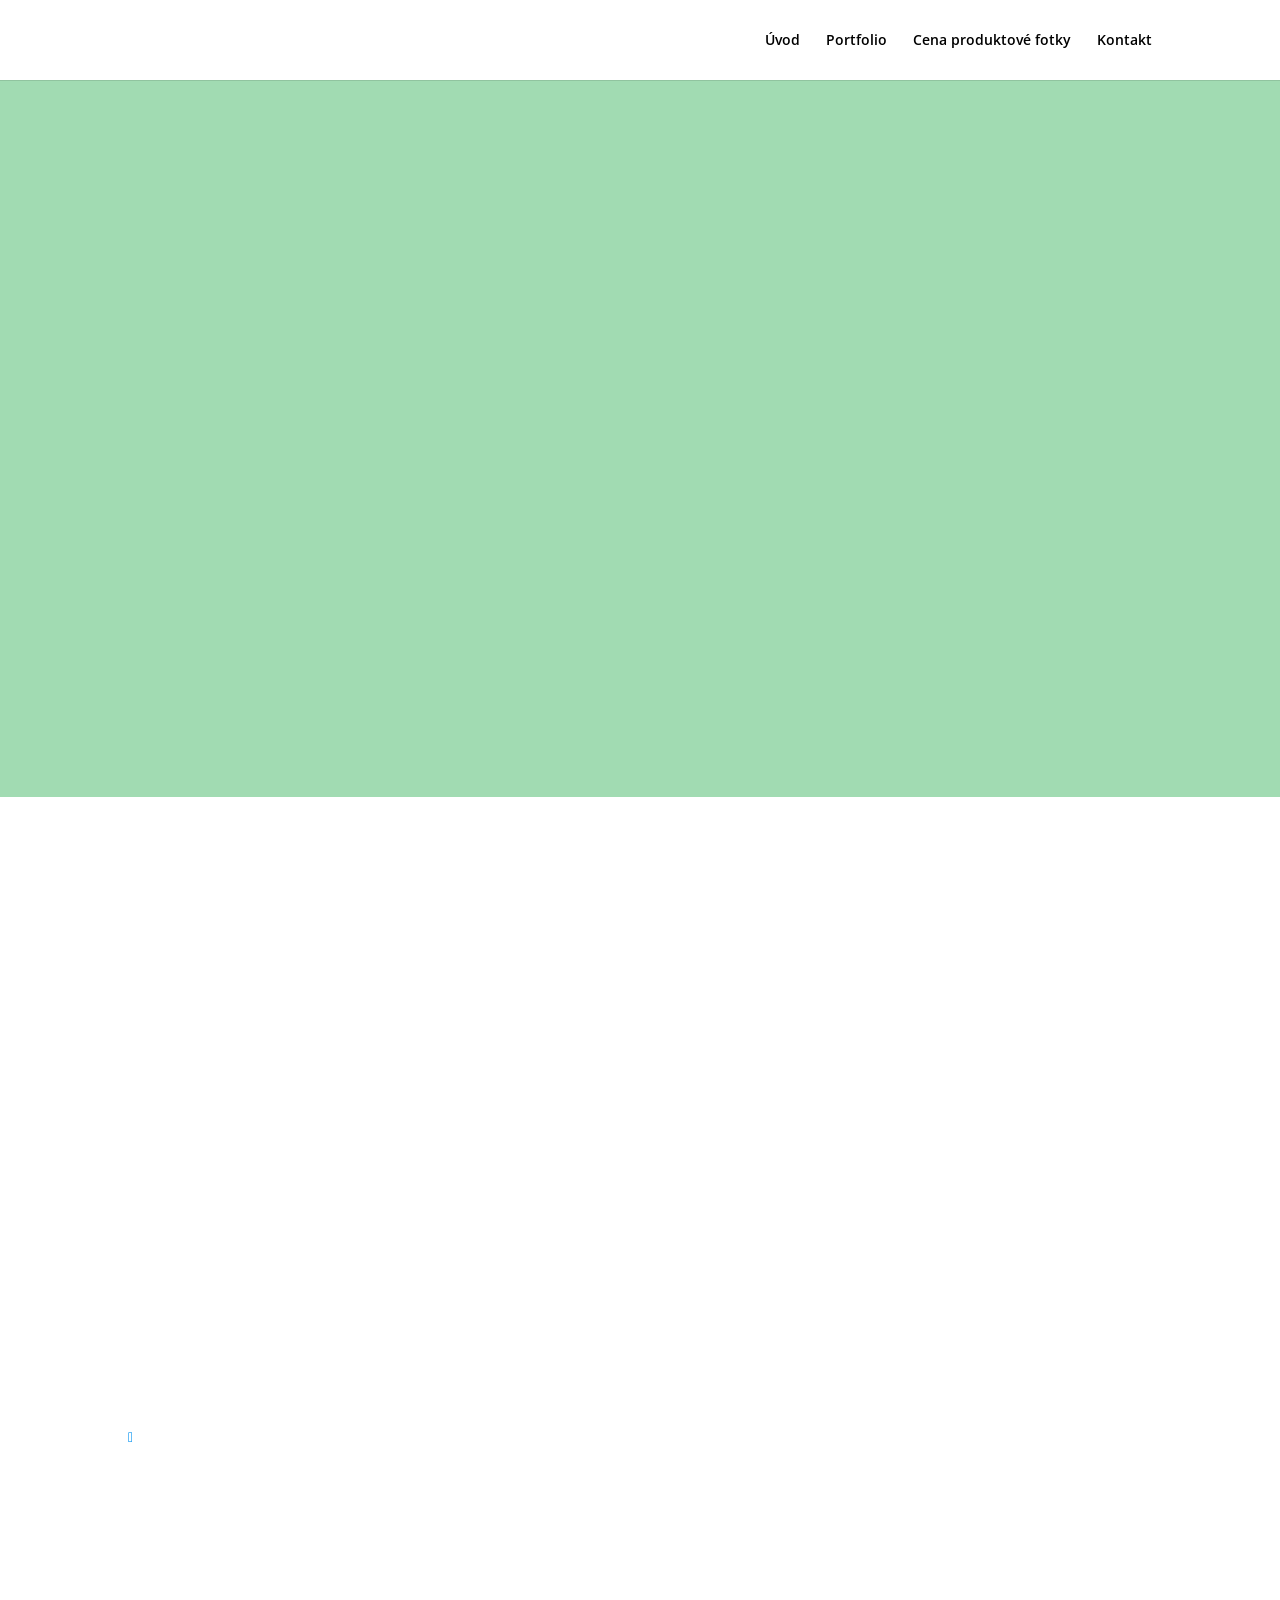
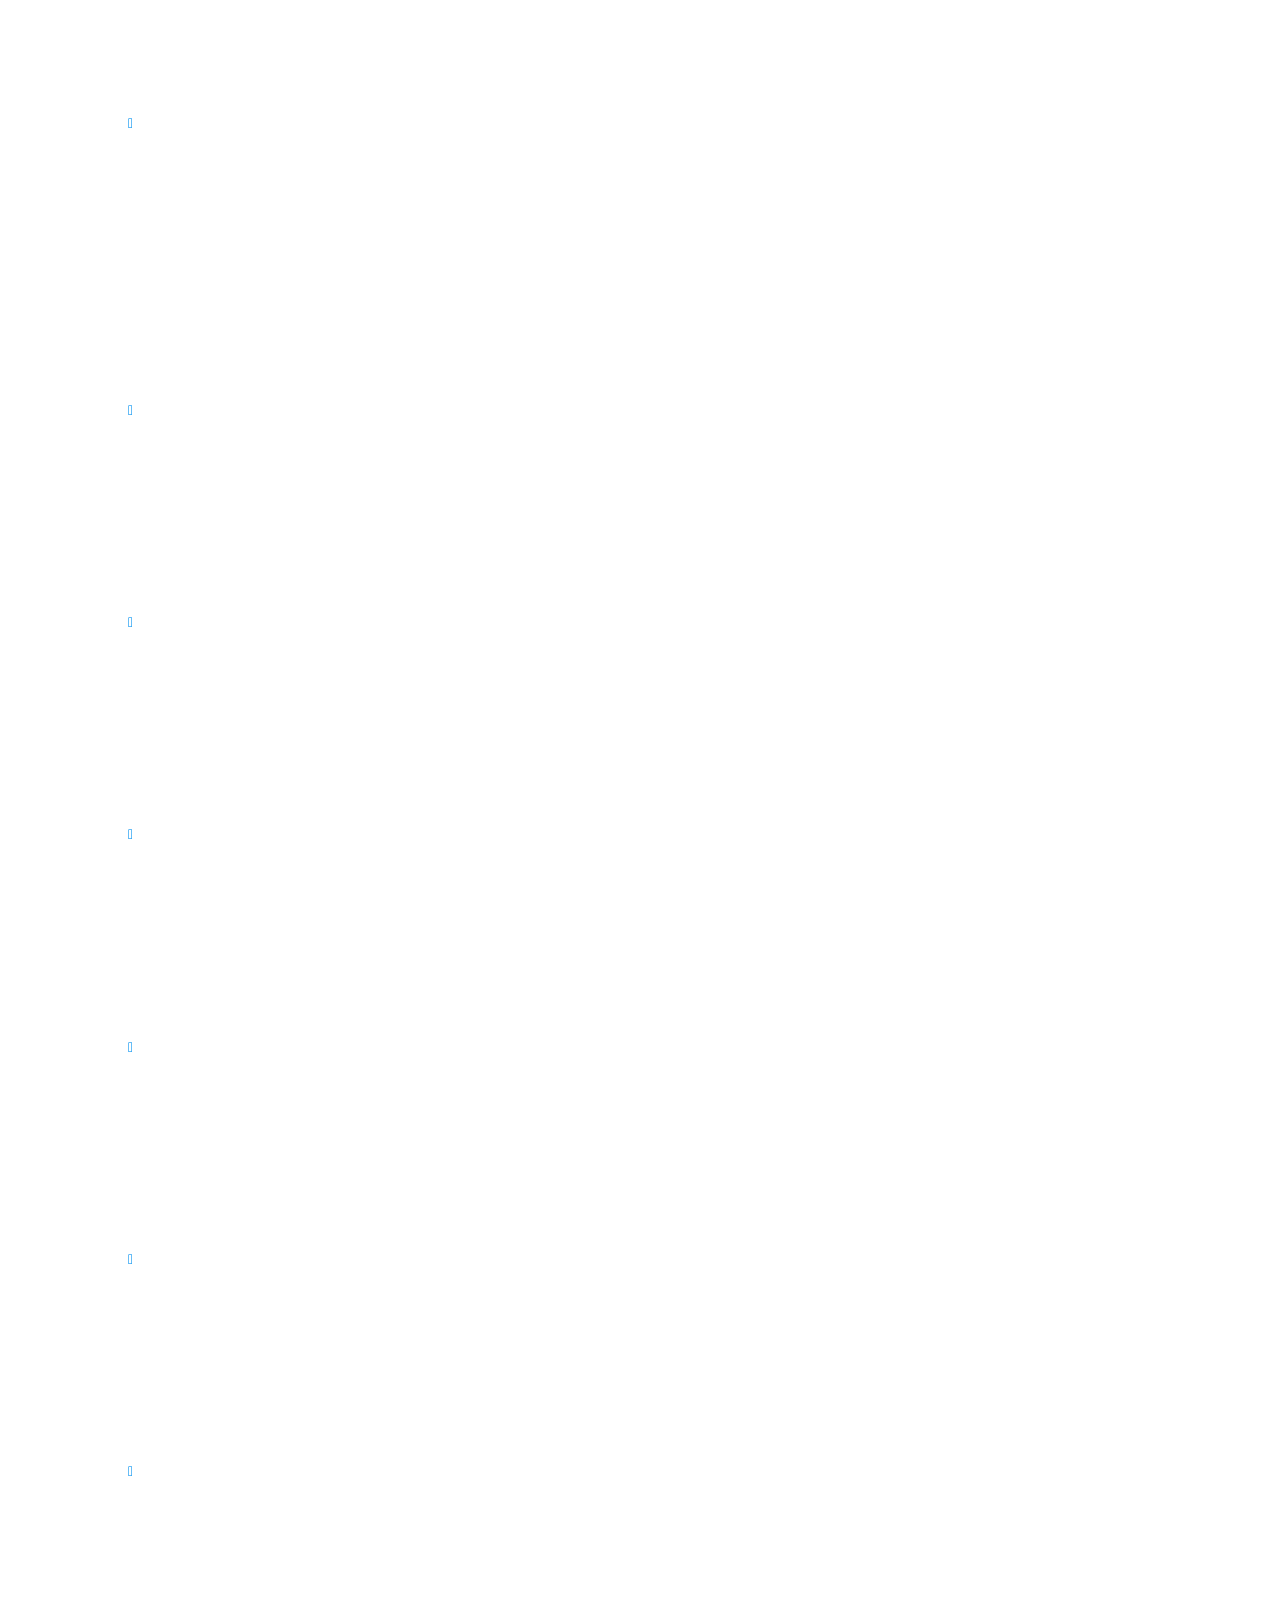
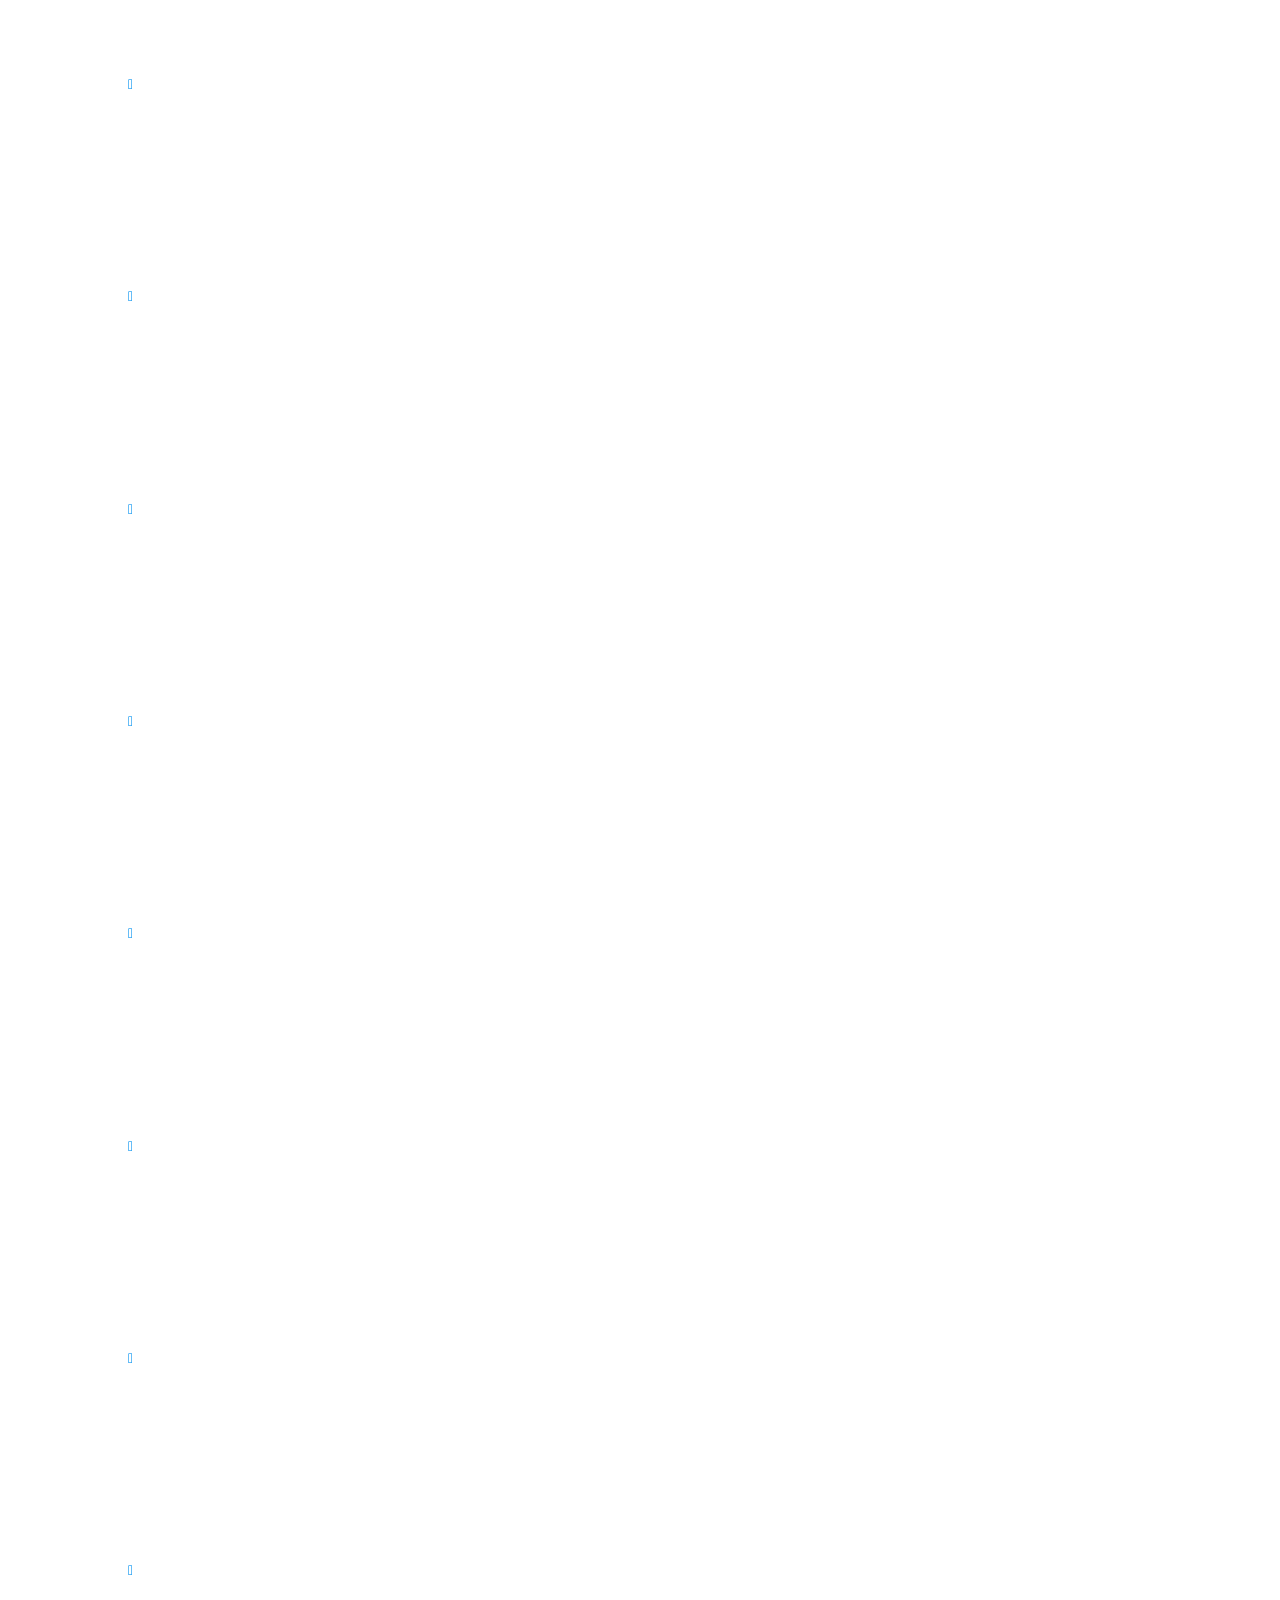
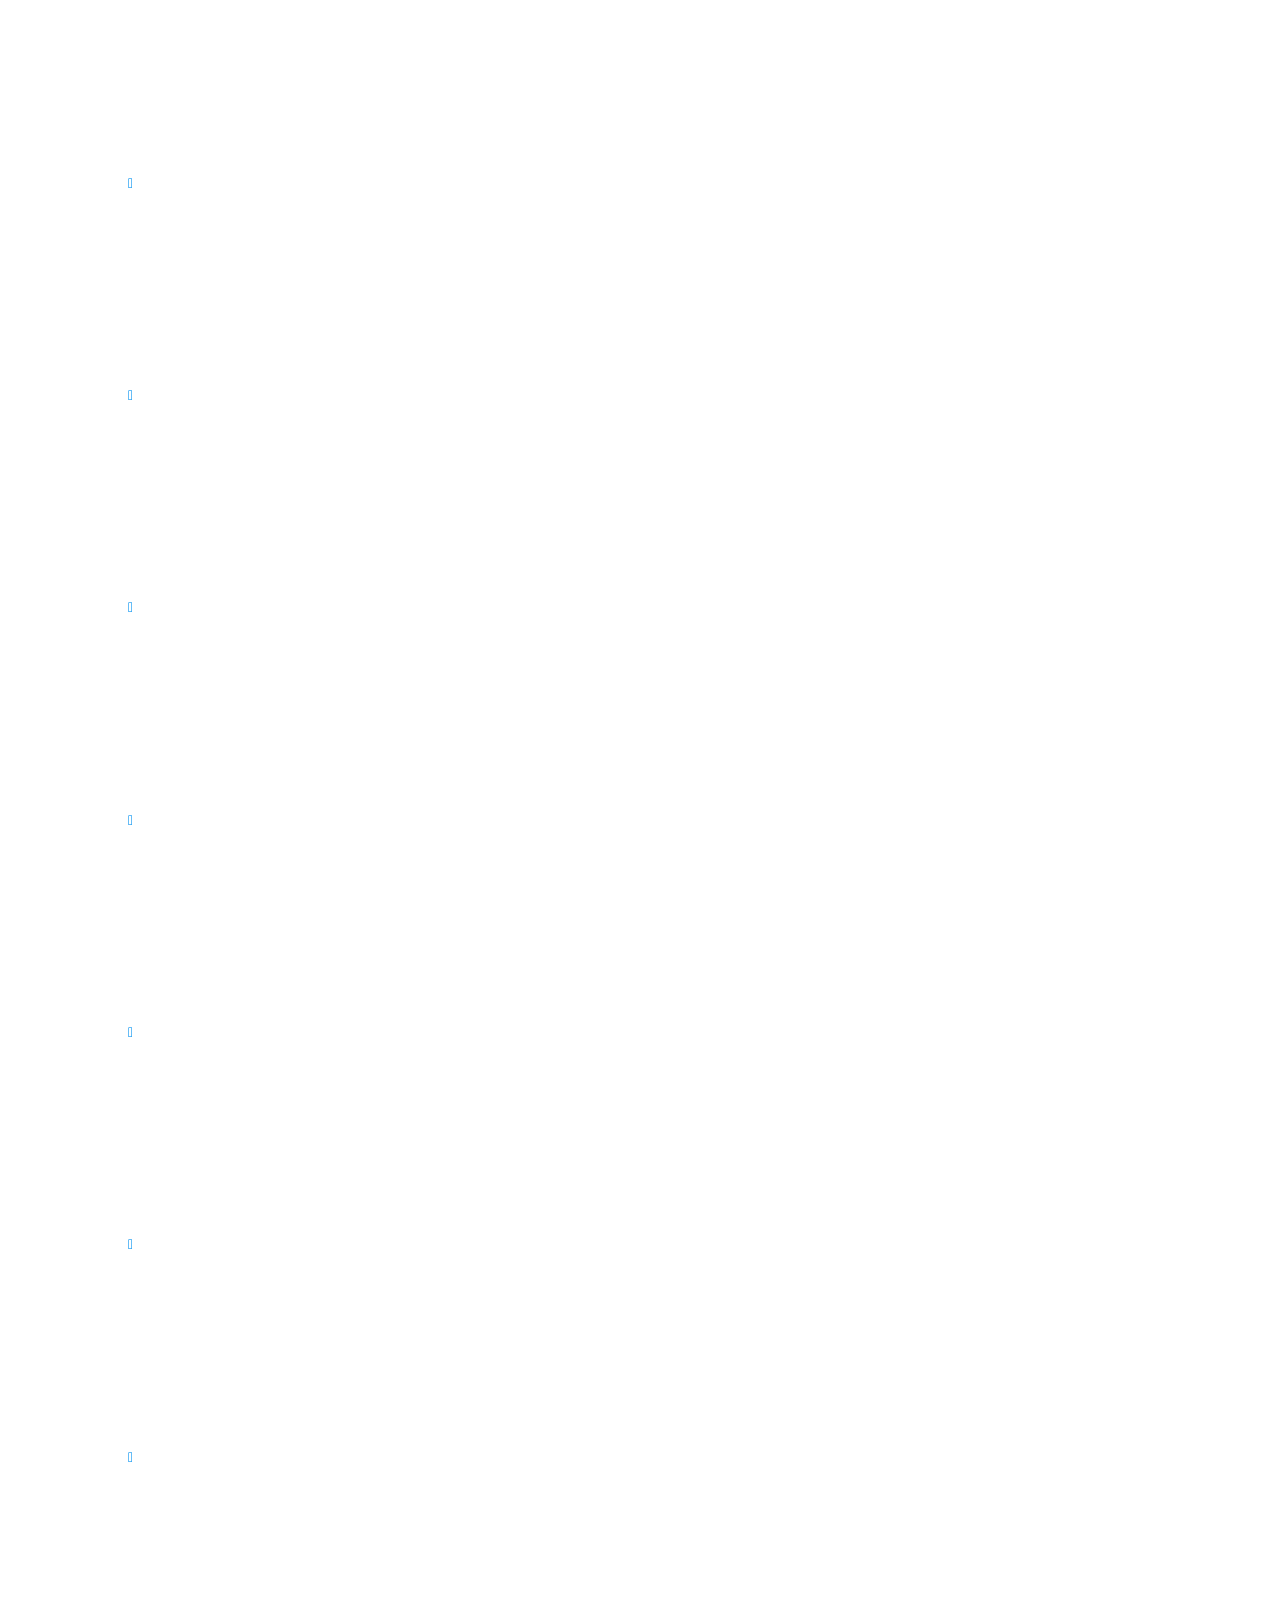
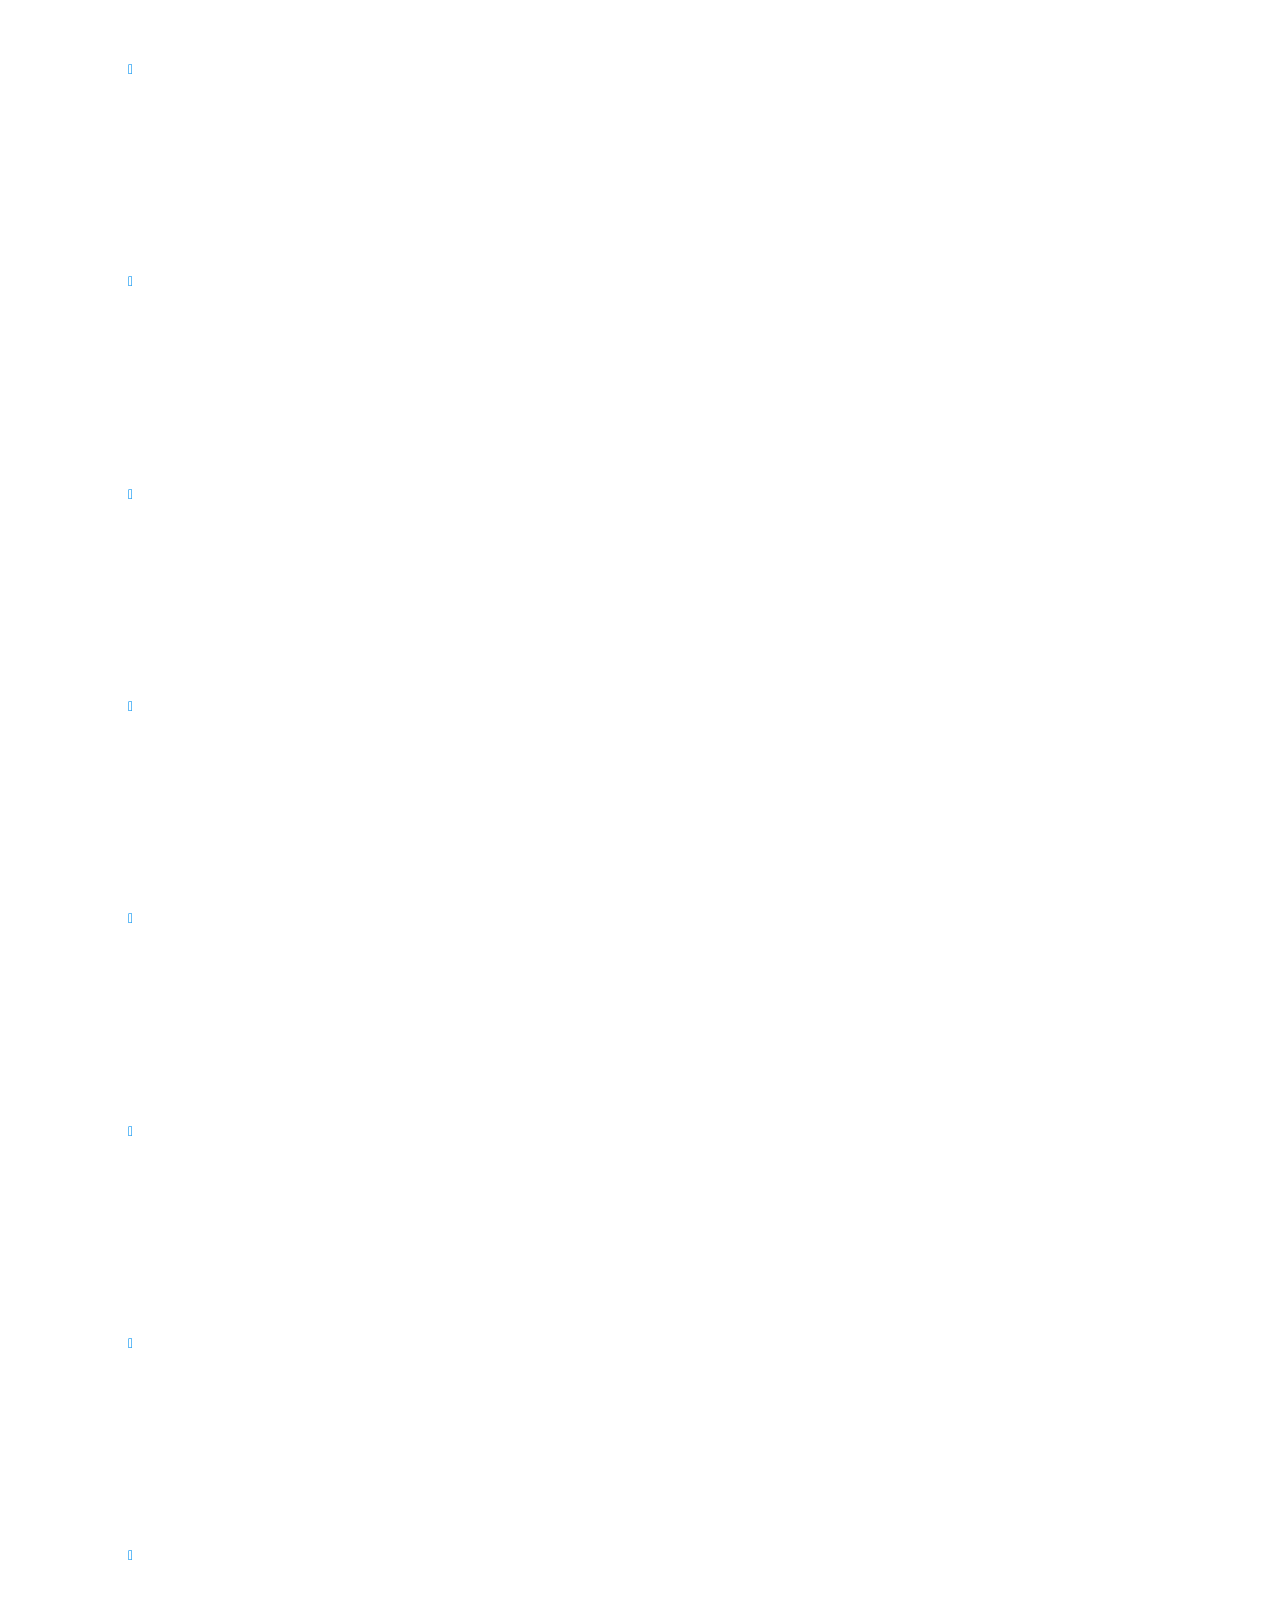
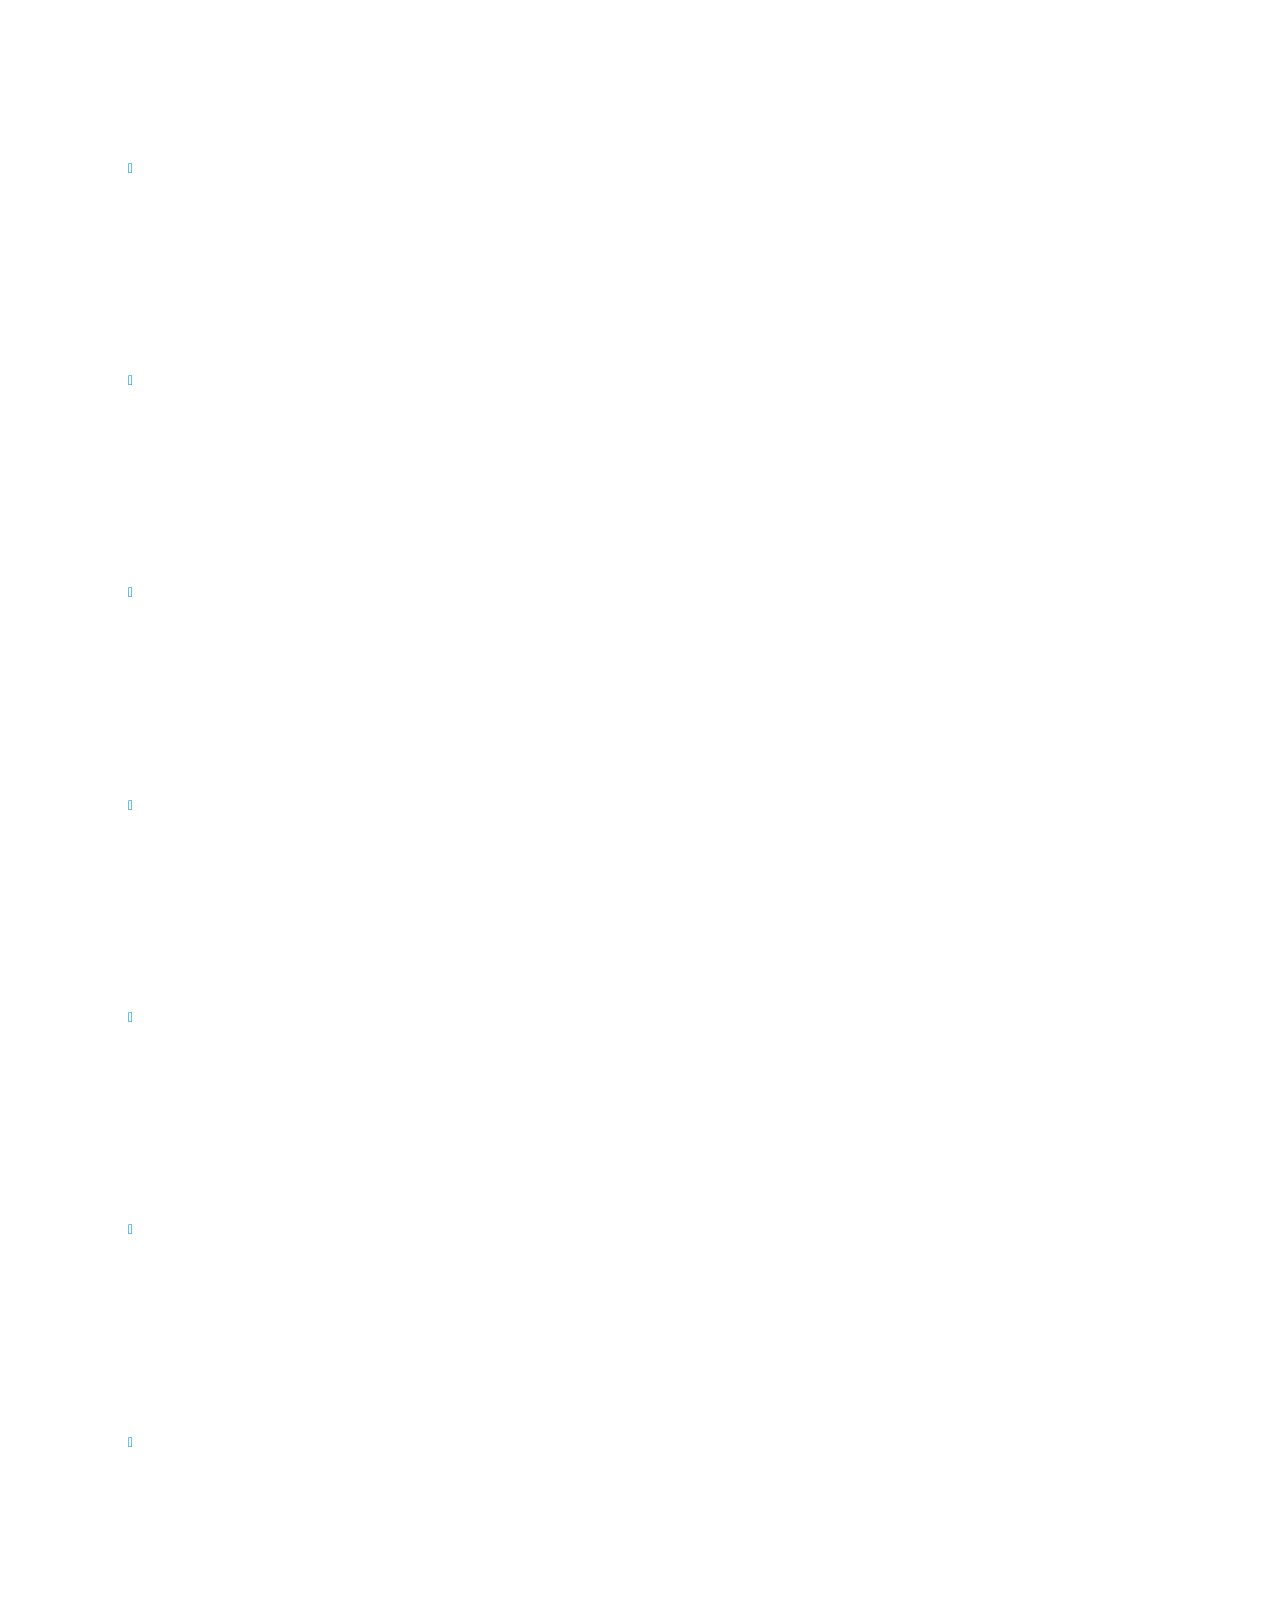
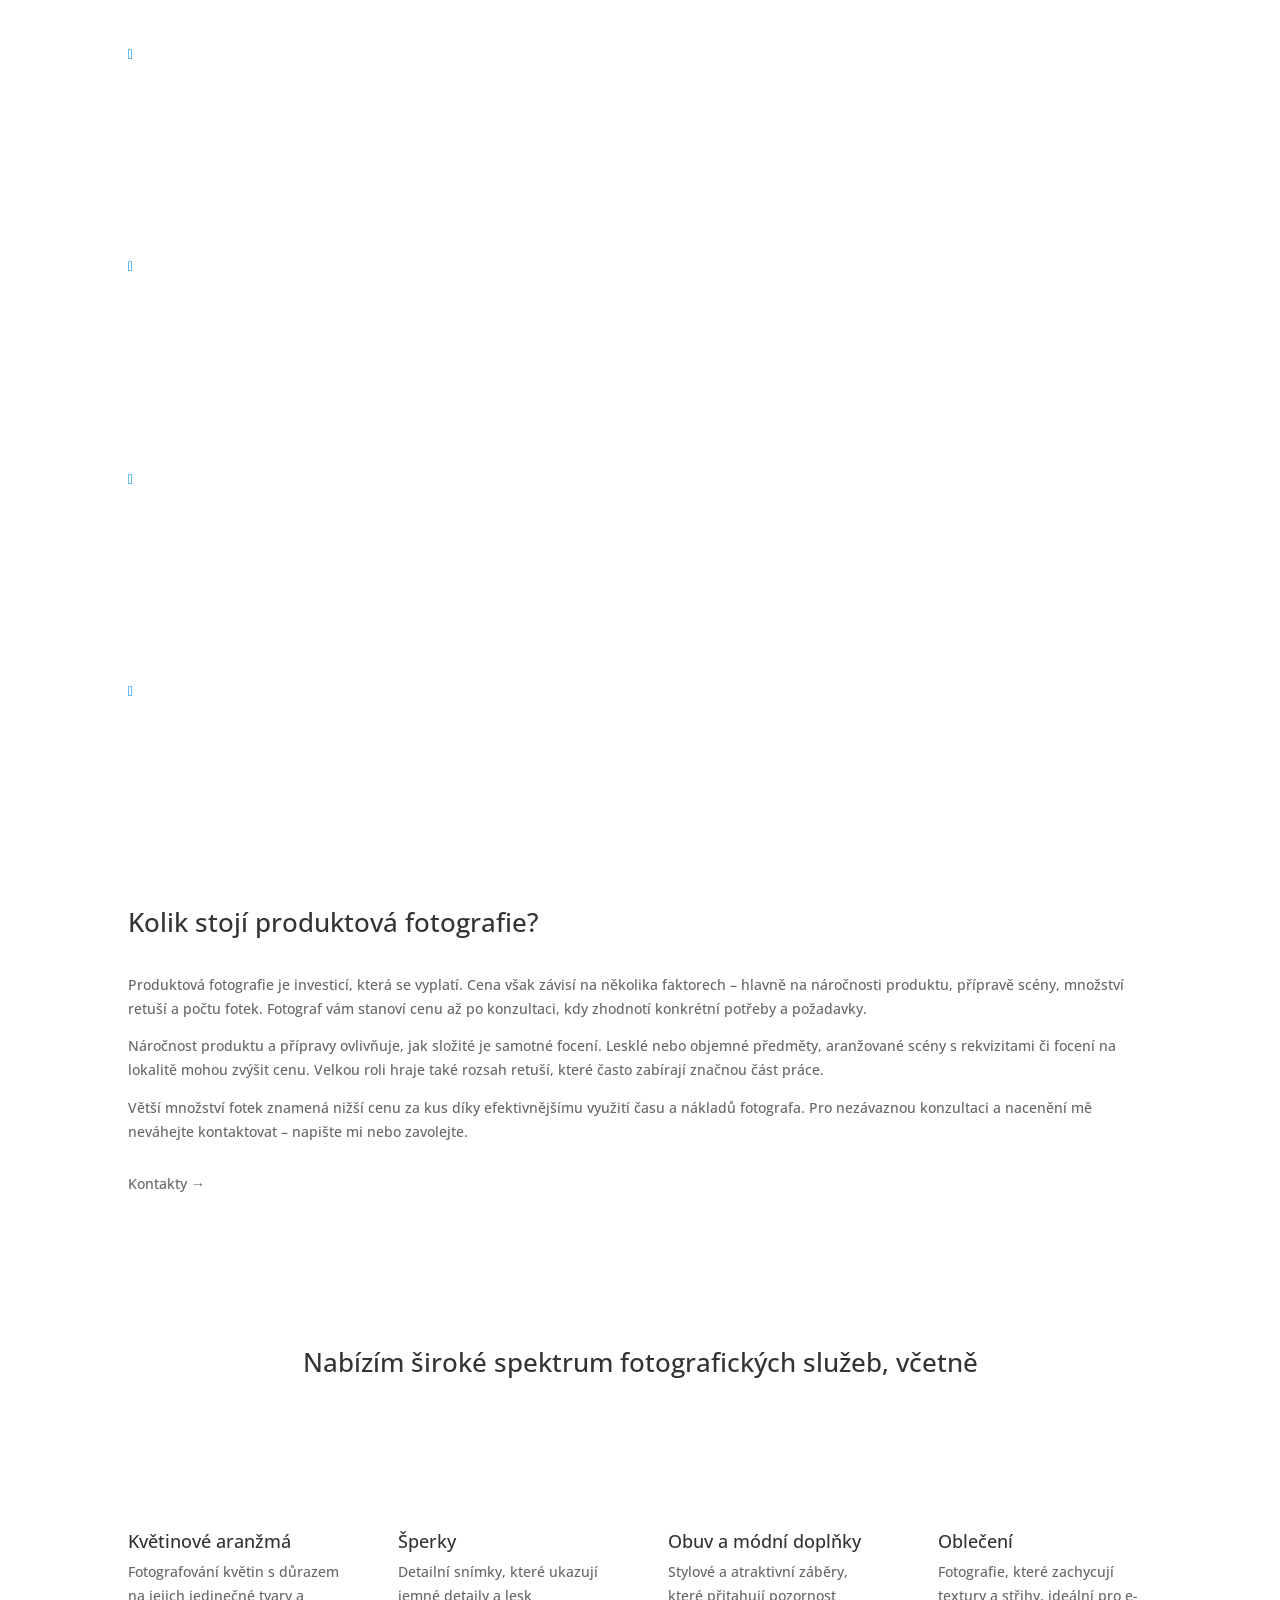
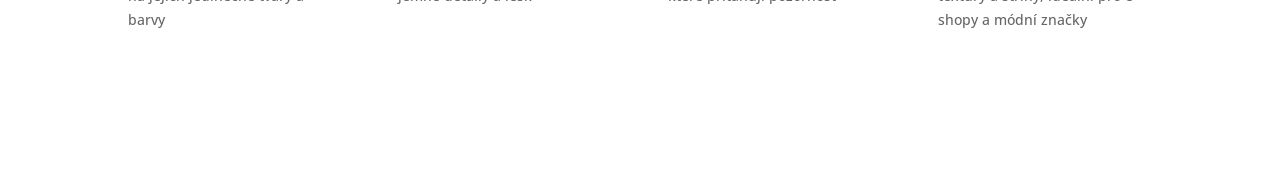
==== commit 7efabc5f: "No double slashes" ====
--- a/docs/index.html
+++ b/docs/index.html
@@ -63,8 +63,8 @@
 a,abbr,acronym,address,applet,b,big,blockquote,body,center,cite,code,dd,del,dfn,div,dl,dt,em,fieldset,font,form,h1,h2,h3,h4,h5,h6,html,i,iframe,img,ins,kbd,label,legend,li,object,ol,p,pre,q,s,samp,small,span,strike,strong,sub,sup,tt,u,ul,var{margin:0;padding:0;border:0;outline:0;font-size:100%;-ms-text-size-adjust:100%;-webkit-text-size-adjust:100%;vertical-align:baseline;background:transparent}body{line-height:1}ol,ul{list-style:none}blockquote,q{quotes:none}blockquote:after,blockquote:before,q:after,q:before{content:"";content:none}blockquote{margin:20px 0 30px;border-left:5px solid;padding-left:20px}:focus{outline:0}del{text-decoration:line-through}pre{overflow:auto;padding:10px}figure{margin:0}table{border-collapse:collapse;border-spacing:0}article,aside,footer,header,hgroup,nav,section{display:block}body{font-family:Open Sans,Arial,sans-serif;font-size:14px;color:#666;background-color:#fff;line-height:1.7em;font-weight:500;-webkit-font-smoothing:antialiased;-moz-osx-font-smoothing:grayscale}body.page-template-page-template-blank-php #page-container{padding-top:0!important}body.et_cover_background{background-size:cover!important;background-position:top!important;background-repeat:no-repeat!important;background-attachment:fixed}a{color:#2ea3f2}a,a:hover{text-decoration:none}p{padding-bottom:1em}p:not(.has-background):last-of-type{padding-bottom:0}p.et_normal_padding{padding-bottom:1em}strong{font-weight:700}cite,em,i{font-style:italic}code,pre{font-family:Courier New,monospace;margin-bottom:10px}ins{text-decoration:none}sub,sup{height:0;line-height:1;position:relative;vertical-align:baseline}sup{bottom:.8em}sub{top:.3em}dl{margin:0 0 1.5em}dl dt{font-weight:700}dd{margin-left:1.5em}blockquote p{padding-bottom:0}embed,iframe,object,video{max-width:100%}h1,h2,h3,h4,h5,h6{color:#333;padding-bottom:10px;line-height:1em;font-weight:500}h1 a,h2 a,h3 a,h4 a,h5 a,h6 a{color:inherit}h1{font-size:30px}h2{font-size:26px}h3{font-size:22px}h4{font-size:18px}h5{font-size:16px}h6{font-size:14px}input{-webkit-appearance:none}input[type=checkbox]{-webkit-appearance:checkbox}input[type=radio]{-webkit-appearance:radio}input.text,input.title,input[type=email],input[type=password],input[type=tel],input[type=text],select,textarea{background-color:#fff;border:1px solid #bbb;padding:2px;color:#4e4e4e}input.text:focus,input.title:focus,input[type=text]:focus,select:focus,textarea:focus{border-color:#2d3940;color:#3e3e3e}input.text,input.title,input[type=text],select,textarea{margin:0}textarea{padding:4px}button,input,select,textarea{font-family:inherit}img{max-width:100%;height:auto}.clear{clear:both}br.clear{margin:0;padding:0}.pagination{clear:both}#et_search_icon:hover,.et-social-icon a:hover,.et_password_protected_form .et_submit_button,.form-submit .et_pb_buttontton.alt.disabled,.nav-single a,.posted_in a{color:#2ea3f2}.et-search-form,blockquote{border-color:#2ea3f2}#main-content{background-color:#fff}.container{width:80%;max-width:1080px;margin:auto;position:relative}body:not(.et-tb) #main-content .container,body:not(.et-tb-has-header) #main-content .container{padding-top:58px}.et_full_width_page #main-content .container:before{display:none}.main_title{margin-bottom:20px}.et_password_protected_form .et_submit_button:hover,.form-submit .et_pb_button:hover{background:rgba(0,0,0,.05)}.et_button_icon_visible .et_pb_button{padding-right:2em;padding-left:.7em}.et_button_icon_visible .et_pb_button:after{opacity:1;margin-left:0}.et_button_left .et_pb_button:hover:after{left:.15em}.et_button_left .et_pb_button:after{margin-left:0;left:1em}.et_button_icon_visible.et_button_left .et_pb_button,.et_button_left .et_pb_button:hover,.et_button_left .et_pb_module .et_pb_button:hover{padding-left:2em;padding-right:.7em}.et_button_icon_visible.et_button_left .et_pb_button:after,.et_button_left .et_pb_button:hover:after{left:.15em}.et_password_protected_form .et_submit_button:hover,.form-submit .et_pb_button:hover{padding:.3em 1em}.et_button_no_icon .et_pb_button:after{display:none}.et_button_no_icon.et_button_icon_visible.et_button_left .et_pb_button,.et_button_no_icon.et_button_left .et_pb_button:hover,.et_button_no_icon .et_pb_button,.et_button_no_icon .et_pb_button:hover{padding:.3em 1em!important}.et_button_custom_icon .et_pb_button:after{line-height:1.7em}.et_button_custom_icon.et_button_icon_visible .et_pb_button:after,.et_button_custom_icon .et_pb_button:hover:after{margin-left:.3em}#left-area .post_format-post-format-gallery .wp-block-gallery:first-of-type{padding:0;margin-bottom:-16px}.entry-content table:not(.variations){border:1px solid #eee;margin:0 0 15px;text-align:left;width:100%}.entry-content thead th,.entry-content tr th{color:#555;font-weight:700;padding:9px 24px}.entry-content tr td{border-top:1px solid #eee;padding:6px 24px}#left-area ul,.entry-content ul,.et-l--body ul,.et-l--footer ul,.et-l--header ul{list-style-type:disc;padding:0 0 23px 1em;line-height:26px}#left-area ol,.entry-content ol,.et-l--body ol,.et-l--footer ol,.et-l--header ol{list-style-type:decimal;list-style-position:inside;padding:0 0 23px;line-height:26px}#left-area ul li ul,.entry-content ul li ol{padding:2px 0 2px 20px}#left-area ol li ul,.entry-content ol li ol,.et-l--body ol li ol,.et-l--footer ol li ol,.et-l--header ol li ol{padding:2px 0 2px 35px}#left-area ul.wp-block-gallery{display:-webkit-box;display:-ms-flexbox;display:flex;-ms-flex-wrap:wrap;flex-wrap:wrap;list-style-type:none;padding:0}#left-area ul.products{padding:0!important;line-height:1.7!important;list-style:none!important}.gallery-item a{display:block}.gallery-caption,.gallery-item a{width:90%}#wpadminbar{z-index:100001}#left-area .post-meta{font-size:14px;padding-bottom:15px}#left-area .post-meta a{text-decoration:none;color:#666}#left-area .et_featured_image{padding-bottom:7px}.single .post{padding-bottom:25px}body.single .et_audio_content{margin-bottom:-6px}.nav-single a{text-decoration:none;color:#2ea3f2;font-size:14px;font-weight:400}.nav-previous{float:left}.nav-next{float:right}.et_password_protected_form p input{background-color:#eee;border:none!important;width:100%!important;border-radius:0!important;font-size:14px;color:#999!important;padding:16px!important;-webkit-box-sizing:border-box;box-sizing:border-box}.et_password_protected_form label{display:none}.et_password_protected_form .et_submit_button{font-family:inherit;display:block;float:right;margin:8px auto 0;cursor:pointer}.post-password-required p.nocomments.container{max-width:100%}.post-password-required p.nocomments.container:before{display:none}.aligncenter,div.post .new-post .aligncenter{display:block;margin-left:auto;margin-right:auto}.wp-caption{border:1px solid #ddd;text-align:center;background-color:#f3f3f3;margin-bottom:10px;max-width:96%;padding:8px}.wp-caption.alignleft{margin:0 30px 20px 0}.wp-caption.alignright{margin:0 0 20px 30px}.wp-caption img{margin:0;padding:0;border:0}.wp-caption p.wp-caption-text{font-size:12px;padding:0 4px 5px;margin:0}.alignright{float:right}.alignleft{float:left}img.alignleft{display:inline;float:left;margin-right:15px}img.alignright{display:inline;float:right;margin-left:15px}.page.et_pb_pagebuilder_layout #main-content{background-color:transparent}body #main-content .et_builder_inner_content>h1,body #main-content .et_builder_inner_content>h2,body #main-content .et_builder_inner_content>h3,body #main-content .et_builder_inner_content>h4,body #main-content .et_builder_inner_content>h5,body #main-content .et_builder_inner_content>h6{line-height:1.4em}body #main-content .et_builder_inner_content>p{line-height:1.7em}.wp-block-pullquote{margin:20px 0 30px}.wp-block-pullquote.has-background blockquote{border-left:none}.wp-block-group.has-background{padding:1.5em 1.5em .5em}@media (min-width:981px){#left-area{width:79.125%;padding-bottom:23px}#main-content .container:before{content:"";position:absolute;top:0;height:100%;width:1px;background-color:#e2e2e2}.et_full_width_page #left-area,.et_no_sidebar #left-area{float:none;width:100%!important}.et_full_width_page #left-area{padding-bottom:0}.et_no_sidebar #main-content .container:before{display:none}}@media (max-width:980px){#page-container{padding-top:80px}.et-tb #page-container,.et-tb-has-header #page-container{padding-top:0!important}#left-area,#sidebar{width:100%!important}#main-content .container:before{display:none!important}.et_full_width_page .et_gallery_item:nth-child(4n+1){clear:none}}@media print{#page-container{padding-top:0!important}}#wp-admin-bar-et-use-visual-builder a:before{font-family:ETmodules!important;content:"\e625";font-size:30px!important;width:28px;margin-top:-3px;color:#974df3!important}#wp-admin-bar-et-use-visual-builder:hover a:before{color:#fff!important}#wp-admin-bar-et-use-visual-builder:hover a,#wp-admin-bar-et-use-visual-builder a:hover{transition:background-color .5s ease;-webkit-transition:background-color .5s ease;-moz-transition:background-color .5s ease;background-color:#7e3bd0!important;color:#fff!important}* html .clearfix,:first-child+html .clearfix{zoom:1}.iphone .et_pb_section_video_bg video::-webkit-media-controls-start-playback-button{display:none!important;-webkit-appearance:none}.et_mobile_device .et_pb_section_parallax .et_pb_parallax_css{background-attachment:scroll}.et-social-facebook a.icon:before{content:"\e093"}.et-social-twitter a.icon:before{content:"\e094"}.et-social-google-plus a.icon:before{content:"\e096"}.et-social-instagram a.icon:before{content:"\e09a"}.et-social-rss a.icon:before{content:"\e09e"}.ai1ec-single-event:after{content:" ";display:table;clear:both}.evcal_event_details .evcal_evdata_cell .eventon_details_shading_bot.eventon_details_shading_bot{z-index:3}.wp-block-divi-layout{margin-bottom:1em}*{-webkit-box-sizing:border-box;box-sizing:border-box}#et-info-email:before,#et-info-phone:before,#et_search_icon:before,.comment-reply-link:after,.et-cart-info span:before,.et-pb-arrow-next:before,.et-pb-arrow-prev:before,.et-social-icon a:before,.et_audio_container .mejs-playpause-button button:before,.et_audio_container .mejs-volume-button button:before,.et_overlay:before,.et_password_protected_form .et_submit_button:after,.et_pb_button:after,.et_pb_contact_reset:after,.et_pb_contact_submit:after,.et_pb_font_icon:before,.et_pb_newsletter_button:after,.et_pb_pricing_table_button:after,.et_pb_promo_button:after,.et_pb_testimonial:before,.et_pb_toggle_title:before,.form-submit .et_pb_button:after,.mobile_menu_bar:before,a.et_pb_more_button:after{font-family:ETmodules!important;speak:none;font-style:normal;font-weight:400;-webkit-font-feature-settings:normal;font-feature-settings:normal;font-variant:normal;text-transform:none;line-height:1;-webkit-font-smoothing:antialiased;-moz-osx-font-smoothing:grayscale;text-shadow:0 0;direction:ltr}.et-pb-icon,.et_pb_custom_button_icon.et_pb_button:after,.et_pb_login .et_pb_custom_button_icon.et_pb_button:after,.et_pb_woo_custom_button_icon .button.et_pb_custom_button_icon.et_pb_button:after,.et_pb_woo_custom_button_icon .button.et_pb_custom_button_icon.et_pb_button:hover:after{content:attr(data-icon)}.et-pb-icon{font-family:ETmodules;speak:none;font-weight:400;-webkit-font-feature-settings:normal;font-feature-settings:normal;font-variant:normal;text-transform:none;line-height:1;-webkit-font-smoothing:antialiased;font-size:96px;font-style:normal;display:inline-block;-webkit-box-sizing:border-box;box-sizing:border-box;direction:ltr}#et-ajax-saving{display:none;-webkit-transition:background .3s,-webkit-box-shadow .3s;transition:background .3s,-webkit-box-shadow .3s;transition:background .3s,box-shadow .3s;transition:background .3s,box-shadow .3s,-webkit-box-shadow .3s;-webkit-box-shadow:rgba(0,139,219,.247059) 0 0 60px;box-shadow:0 0 60px rgba(0,139,219,.247059);position:fixed;top:50%;left:50%;width:50px;height:50px;background:#fff;border-radius:50px;margin:-25px 0 0 -25px;z-index:999999;text-align:center}#et-ajax-saving img{margin:9px}.et-safe-mode-indicator,.et-safe-mode-indicator:focus,.et-safe-mode-indicator:hover{-webkit-box-shadow:0 5px 10px rgba(41,196,169,.15);box-shadow:0 5px 10px rgba(41,196,169,.15);background:#29c4a9;color:#fff;font-size:14px;font-weight:600;padding:12px;line-height:16px;border-radius:3px;position:fixed;bottom:30px;right:30px;z-index:999999;text-decoration:none;font-family:Open Sans,sans-serif;-webkit-font-smoothing:antialiased;-moz-osx-font-smoothing:grayscale}.et_pb_button{font-size:20px;font-weight:500;padding:.3em 1em;line-height:1.7em!important;background-color:transparent;background-size:cover;background-position:50%;background-repeat:no-repeat;border:2px solid;border-radius:3px;-webkit-transition-duration:.2s;transition-duration:.2s;-webkit-transition-property:all!important;transition-property:all!important}.et_pb_button,.et_pb_button_inner{position:relative}.et_pb_button:hover,.et_pb_module .et_pb_button:hover{border:2px solid transparent;padding:.3em 2em .3em .7em}.et_pb_button:hover{background-color:hsla(0,0%,100%,.2)}.et_pb_bg_layout_light.et_pb_button:hover,.et_pb_bg_layout_light .et_pb_button:hover{background-color:rgba(0,0,0,.05)}.et_pb_button:after,.et_pb_button:before{font-size:32px;line-height:1em;content:"\35";opacity:0;position:absolute;margin-left:-1em;-webkit-transition:all .2s;transition:all .2s;text-transform:none;-webkit-font-feature-settings:"kern" off;font-feature-settings:"kern" off;font-variant:none;font-style:normal;font-weight:400;text-shadow:none}.et_pb_button.et_hover_enabled:hover:after,.et_pb_button.et_pb_hovered:hover:after{-webkit-transition:none!important;transition:none!important}.et_pb_button:before{display:none}.et_pb_button:hover:after{opacity:1;margin-left:0}.et_pb_column_1_3 h1,.et_pb_column_1_4 h1,.et_pb_column_1_5 h1,.et_pb_column_1_6 h1,.et_pb_column_2_5 h1{font-size:26px}.et_pb_column_1_3 h2,.et_pb_column_1_4 h2,.et_pb_column_1_5 h2,.et_pb_column_1_6 h2,.et_pb_column_2_5 h2{font-size:23px}.et_pb_column_1_3 h3,.et_pb_column_1_4 h3,.et_pb_column_1_5 h3,.et_pb_column_1_6 h3,.et_pb_column_2_5 h3{font-size:20px}.et_pb_column_1_3 h4,.et_pb_column_1_4 h4,.et_pb_column_1_5 h4,.et_pb_column_1_6 h4,.et_pb_column_2_5 h4{font-size:18px}.et_pb_column_1_3 h5,.et_pb_column_1_4 h5,.et_pb_column_1_5 h5,.et_pb_column_1_6 h5,.et_pb_column_2_5 h5{font-size:16px}.et_pb_column_1_3 h6,.et_pb_column_1_4 h6,.et_pb_column_1_5 h6,.et_pb_column_1_6 h6,.et_pb_column_2_5 h6{font-size:15px}.et_pb_bg_layout_dark,.et_pb_bg_layout_dark h1,.et_pb_bg_layout_dark h2,.et_pb_bg_layout_dark h3,.et_pb_bg_layout_dark h4,.et_pb_bg_layout_dark h5,.et_pb_bg_layout_dark h6{color:#fff!important}.et_pb_module.et_pb_text_align_left{text-align:left}.et_pb_module.et_pb_text_align_center{text-align:center}.et_pb_module.et_pb_text_align_right{text-align:right}.et_pb_module.et_pb_text_align_justified{text-align:justify}.clearfix:after{visibility:hidden;display:block;font-size:0;content:" ";clear:both;height:0}.et_pb_bg_layout_light .et_pb_more_button{color:#2ea3f2}.et_builder_inner_content{position:relative;z-index:1}header .et_builder_inner_content{z-index:2}.et_pb_css_mix_blend_mode_passthrough{mix-blend-mode:unset!important}.et_pb_image_container{margin:-20px -20px 29px}.et_pb_module_inner{position:relative}.et_hover_enabled_preview{z-index:2}.et_hover_enabled:hover{position:relative;z-index:2}.et_pb_all_tabs,.et_pb_module,.et_pb_posts_nav a,.et_pb_tab,.et_pb_with_background{position:relative;background-size:cover;background-position:50%;background-repeat:no-repeat}.et_pb_background_mask,.et_pb_background_pattern{bottom:0;left:0;position:absolute;right:0;top:0}.et_pb_background_mask{background-size:calc(100% + 2px) calc(100% + 2px);background-repeat:no-repeat;background-position:50%;overflow:hidden}.et_pb_background_pattern{background-position:0 0;background-repeat:repeat}.et_pb_with_border{position:relative;border:0 solid #333}.post-password-required .et_pb_row{padding:0;width:100%}.post-password-required .et_password_protected_form{min-height:0}body.et_pb_pagebuilder_layout.et_pb_show_title .post-password-required .et_password_protected_form h1,body:not(.et_pb_pagebuilder_layout) .post-password-required .et_password_protected_form h1{display:none}.et_pb_no_bg{padding:0!important}.et_overlay.et_pb_inline_icon:before,.et_pb_inline_icon:before{content:attr(data-icon)}.et_pb_more_button{color:inherit;text-shadow:none;text-decoration:none;display:inline-block;margin-top:20px}.et_parallax_bg_wrap{overflow:hidden;position:absolute;top:0;right:0;bottom:0;left:0}.et_parallax_bg{background-repeat:no-repeat;background-position:top;background-size:cover;position:absolute;bottom:0;left:0;width:100%;height:100%;display:block}.et_parallax_bg.et_parallax_bg__hover,.et_parallax_bg.et_parallax_bg_phone,.et_parallax_bg.et_parallax_bg_tablet,.et_parallax_gradient.et_parallax_gradient__hover,.et_parallax_gradient.et_parallax_gradient_phone,.et_parallax_gradient.et_parallax_gradient_tablet,.et_pb_section_parallax_hover:hover .et_parallax_bg:not(.et_parallax_bg__hover),.et_pb_section_parallax_hover:hover .et_parallax_gradient:not(.et_parallax_gradient__hover){display:none}.et_pb_section_parallax_hover:hover .et_parallax_bg.et_parallax_bg__hover,.et_pb_section_parallax_hover:hover .et_parallax_gradient.et_parallax_gradient__hover{display:block}.et_parallax_gradient{bottom:0;display:block;left:0;position:absolute;right:0;top:0}.et_pb_module.et_pb_section_parallax,.et_pb_posts_nav a.et_pb_section_parallax,.et_pb_tab.et_pb_section_parallax{position:relative}.et_pb_section_parallax .et_pb_parallax_css,.et_pb_slides .et_parallax_bg.et_pb_parallax_css{background-attachment:fixed}body.et-bfb .et_pb_section_parallax .et_pb_parallax_css,body.et-bfb .et_pb_slides .et_parallax_bg.et_pb_parallax_css{background-attachment:scroll;bottom:auto}.et_pb_section_parallax.et_pb_column .et_pb_module,.et_pb_section_parallax.et_pb_row .et_pb_column,.et_pb_section_parallax.et_pb_row .et_pb_module{z-index:9;position:relative}.et_pb_more_button:hover:after{opacity:1;margin-left:0}.et_pb_preload .et_pb_section_video_bg,.et_pb_preload>div{visibility:hidden}.et_pb_preload,.et_pb_section.et_pb_section_video.et_pb_preload{position:relative;background:#464646!important}.et_pb_preload:before{content:"";position:absolute;top:50%;left:50%;background:url(https://akirathan.github.io/hofman-photo/wp-content/themes/Divi/includes/builder/styles/images/preloader.gif) no-repeat;border-radius:32px;width:32px;height:32px;margin:-16px 0 0 -16px}.box-shadow-overlay{position:absolute;top:0;left:0;width:100%;height:100%;z-index:10;pointer-events:none}.et_pb_section>.box-shadow-overlay~.et_pb_row{z-index:11}body.safari .section_has_divider{will-change:transform}.et_pb_row>.box-shadow-overlay{z-index:8}.has-box-shadow-overlay{position:relative}.et_clickable{cursor:pointer}.screen-reader-text{border:0;clip:rect(1px,1px,1px,1px);-webkit-clip-path:inset(50%);clip-path:inset(50%);height:1px;margin:-1px;overflow:hidden;padding:0;position:absolute!important;width:1px;word-wrap:normal!important}.et_multi_view_hidden,.et_multi_view_hidden_image{display:none!important}@keyframes multi-view-image-fade{0%{opacity:0}10%{opacity:.1}20%{opacity:.2}30%{opacity:.3}40%{opacity:.4}50%{opacity:.5}60%{opacity:.6}70%{opacity:.7}80%{opacity:.8}90%{opacity:.9}to{opacity:1}}.et_multi_view_image__loading{visibility:hidden}.et_multi_view_image__loaded{-webkit-animation:multi-view-image-fade .5s;animation:multi-view-image-fade .5s}#et-pb-motion-effects-offset-tracker{visibility:hidden!important;opacity:0;position:absolute;top:0;left:0}.et-pb-before-scroll-animation{opacity:0}header.et-l.et-l--header:after{clear:both;display:block;content:""}.et_pb_module{-webkit-animation-timing-function:linear;animation-timing-function:linear;-webkit-animation-duration:.2s;animation-duration:.2s}@-webkit-keyframes fadeBottom{0%{opacity:0;-webkit-transform:translateY(10%);transform:translateY(10%)}to{opacity:1;-webkit-transform:translateY(0);transform:translateY(0)}}@keyframes fadeBottom{0%{opacity:0;-webkit-transform:translateY(10%);transform:translateY(10%)}to{opacity:1;-webkit-transform:translateY(0);transform:translateY(0)}}@-webkit-keyframes fadeLeft{0%{opacity:0;-webkit-transform:translateX(-10%);transform:translateX(-10%)}to{opacity:1;-webkit-transform:translateX(0);transform:translateX(0)}}@keyframes fadeLeft{0%{opacity:0;-webkit-transform:translateX(-10%);transform:translateX(-10%)}to{opacity:1;-webkit-transform:translateX(0);transform:translateX(0)}}@-webkit-keyframes fadeRight{0%{opacity:0;-webkit-transform:translateX(10%);transform:translateX(10%)}to{opacity:1;-webkit-transform:translateX(0);transform:translateX(0)}}@keyframes fadeRight{0%{opacity:0;-webkit-transform:translateX(10%);transform:translateX(10%)}to{opacity:1;-webkit-transform:translateX(0);transform:translateX(0)}}@-webkit-keyframes fadeTop{0%{opacity:0;-webkit-transform:translateY(-10%);transform:translateY(-10%)}to{opacity:1;-webkit-transform:translateX(0);transform:translateX(0)}}@keyframes fadeTop{0%{opacity:0;-webkit-transform:translateY(-10%);transform:translateY(-10%)}to{opacity:1;-webkit-transform:translateX(0);transform:translateX(0)}}@-webkit-keyframes fadeIn{0%{opacity:0}to{opacity:1}}@keyframes fadeIn{0%{opacity:0}to{opacity:1}}.et-waypoint:not(.et_pb_counters){opacity:0}@media (min-width:981px){.et_pb_section.et_section_specialty div.et_pb_row .et_pb_column .et_pb_column .et_pb_module.et-last-child,.et_pb_section.et_section_specialty div.et_pb_row .et_pb_column .et_pb_column .et_pb_module:last-child,.et_pb_section.et_section_specialty div.et_pb_row .et_pb_column .et_pb_row_inner .et_pb_column .et_pb_module.et-last-child,.et_pb_section.et_section_specialty div.et_pb_row .et_pb_column .et_pb_row_inner .et_pb_column .et_pb_module:last-child,.et_pb_section div.et_pb_row .et_pb_column .et_pb_module.et-last-child,.et_pb_section div.et_pb_row .et_pb_column .et_pb_module:last-child{margin-bottom:0}}@media (max-width:980px){.et_overlay.et_pb_inline_icon_tablet:before,.et_pb_inline_icon_tablet:before{content:attr(data-icon-tablet)}.et_parallax_bg.et_parallax_bg_tablet_exist,.et_parallax_gradient.et_parallax_gradient_tablet_exist{display:none}.et_parallax_bg.et_parallax_bg_tablet,.et_parallax_gradient.et_parallax_gradient_tablet{display:block}.et_pb_column .et_pb_module{margin-bottom:30px}.et_pb_row .et_pb_column .et_pb_module.et-last-child,.et_pb_row .et_pb_column .et_pb_module:last-child,.et_section_specialty .et_pb_row .et_pb_column .et_pb_module.et-last-child,.et_section_specialty .et_pb_row .et_pb_column .et_pb_module:last-child{margin-bottom:0}.et_pb_more_button{display:inline-block!important}.et_pb_bg_layout_light_tablet.et_pb_button,.et_pb_bg_layout_light_tablet.et_pb_module.et_pb_button,.et_pb_bg_layout_light_tablet .et_pb_more_button{color:#2ea3f2}.et_pb_bg_layout_light_tablet .et_pb_forgot_password a{color:#666}.et_pb_bg_layout_light_tablet h1,.et_pb_bg_layout_light_tablet h2,.et_pb_bg_layout_light_tablet h3,.et_pb_bg_layout_light_tablet h4,.et_pb_bg_layout_light_tablet h5,.et_pb_bg_layout_light_tablet h6{color:#333!important}.et_pb_module .et_pb_bg_layout_light_tablet.et_pb_button{color:#2ea3f2!important}.et_pb_bg_layout_light_tablet{color:#666!important}.et_pb_bg_layout_dark_tablet,.et_pb_bg_layout_dark_tablet h1,.et_pb_bg_layout_dark_tablet h2,.et_pb_bg_layout_dark_tablet h3,.et_pb_bg_layout_dark_tablet h4,.et_pb_bg_layout_dark_tablet h5,.et_pb_bg_layout_dark_tablet h6{color:#fff!important}.et_pb_bg_layout_dark_tablet.et_pb_button,.et_pb_bg_layout_dark_tablet.et_pb_module.et_pb_button,.et_pb_bg_layout_dark_tablet .et_pb_more_button{color:inherit}.et_pb_bg_layout_dark_tablet .et_pb_forgot_password a{color:#fff}.et_pb_module.et_pb_text_align_left-tablet{text-align:left}.et_pb_module.et_pb_text_align_center-tablet{text-align:center}.et_pb_module.et_pb_text_align_right-tablet{text-align:right}.et_pb_module.et_pb_text_align_justified-tablet{text-align:justify}}@media (max-width:767px){.et_pb_more_button{display:inline-block!important}.et_overlay.et_pb_inline_icon_phone:before,.et_pb_inline_icon_phone:before{content:attr(data-icon-phone)}.et_parallax_bg.et_parallax_bg_phone_exist,.et_parallax_gradient.et_parallax_gradient_phone_exist{display:none}.et_parallax_bg.et_parallax_bg_phone,.et_parallax_gradient.et_parallax_gradient_phone{display:block}.et-hide-mobile{display:none!important}.et_pb_bg_layout_light_phone.et_pb_button,.et_pb_bg_layout_light_phone.et_pb_module.et_pb_button,.et_pb_bg_layout_light_phone .et_pb_more_button{color:#2ea3f2}.et_pb_bg_layout_light_phone .et_pb_forgot_password a{color:#666}.et_pb_bg_layout_light_phone h1,.et_pb_bg_layout_light_phone h2,.et_pb_bg_layout_light_phone h3,.et_pb_bg_layout_light_phone h4,.et_pb_bg_layout_light_phone h5,.et_pb_bg_layout_light_phone h6{color:#333!important}.et_pb_module .et_pb_bg_layout_light_phone.et_pb_button{color:#2ea3f2!important}.et_pb_bg_layout_light_phone{color:#666!important}.et_pb_bg_layout_dark_phone,.et_pb_bg_layout_dark_phone h1,.et_pb_bg_layout_dark_phone h2,.et_pb_bg_layout_dark_phone h3,.et_pb_bg_layout_dark_phone h4,.et_pb_bg_layout_dark_phone h5,.et_pb_bg_layout_dark_phone h6{color:#fff!important}.et_pb_bg_layout_dark_phone.et_pb_button,.et_pb_bg_layout_dark_phone.et_pb_module.et_pb_button,.et_pb_bg_layout_dark_phone .et_pb_more_button{color:inherit}.et_pb_module .et_pb_bg_layout_dark_phone.et_pb_button{color:#fff!important}.et_pb_bg_layout_dark_phone .et_pb_forgot_password a{color:#fff}.et_pb_module.et_pb_text_align_left-phone{text-align:left}.et_pb_module.et_pb_text_align_center-phone{text-align:center}.et_pb_module.et_pb_text_align_right-phone{text-align:right}.et_pb_module.et_pb_text_align_justified-phone{text-align:justify}}@media (max-width:479px){a.et_pb_more_button{display:block}}@media (min-width:768px) and (max-width:980px){[data-et-multi-view-load-tablet-hidden=true]:not(.et_multi_view_swapped){display:none!important}}@media (max-width:767px){[data-et-multi-view-load-phone-hidden=true]:not(.et_multi_view_swapped){display:none!important}}.et_pb_menu.et_pb_menu--style-inline_centered_logo .et_pb_menu__menu nav ul{-webkit-box-pack:center;-ms-flex-pack:center;justify-content:center}@-webkit-keyframes multi-view-image-fade{0%{-webkit-transform:scale(1);transform:scale(1);opacity:1}50%{-webkit-transform:scale(1.01);transform:scale(1.01);opacity:1}to{-webkit-transform:scale(1);transform:scale(1);opacity:1}}
 </style>
 <style id='divi-dynamic-critical-inline-css' type='text/css'>
-@font-face{font-family:ETmodules;font-display:block;src:url(//akirathan.github.io/hofman-photo//wp-content/themes/Divi/core/admin/fonts/modules/all/modules.eot);src:url(//akirathan.github.io/hofman-photo//wp-content/themes/Divi/core/admin/fonts/modules/all/modules.eot?#iefix) format("embedded-opentype"),url(//akirathan.github.io/hofman-photo//wp-content/themes/Divi/core/admin/fonts/modules/all/modules.woff) format("woff"),url(//akirathan.github.io/hofman-photo//wp-content/themes/Divi/core/admin/fonts/modules/all/modules.ttf) format("truetype"),url(//akirathan.github.io/hofman-photo//wp-content/themes/Divi/core/admin/fonts/modules/all/modules.svg#ETmodules) format("svg");font-weight:400;font-style:normal}
-@font-face{font-family:FontAwesome;font-style:normal;font-weight:400;font-display:block;src:url(//akirathan.github.io/hofman-photo//wp-content/themes/Divi/core/admin/fonts/fontawesome/fa-regular-400.eot);src:url(//akirathan.github.io/hofman-photo//wp-content/themes/Divi/core/admin/fonts/fontawesome/fa-regular-400.eot?#iefix) format("embedded-opentype"),url(//akirathan.github.io/hofman-photo//wp-content/themes/Divi/core/admin/fonts/fontawesome/fa-regular-400.woff2) format("woff2"),url(//akirathan.github.io/hofman-photo//wp-content/themes/Divi/core/admin/fonts/fontawesome/fa-regular-400.woff) format("woff"),url(//akirathan.github.io/hofman-photo//wp-content/themes/Divi/core/admin/fonts/fontawesome/fa-regular-400.ttf) format("truetype"),url(//akirathan.github.io/hofman-photo//wp-content/themes/Divi/core/admin/fonts/fontawesome/fa-regular-400.svg#fontawesome) format("svg")}@font-face{font-family:FontAwesome;font-style:normal;font-weight:900;font-display:block;src:url(//akirathan.github.io/hofman-photo//wp-content/themes/Divi/core/admin/fonts/fontawesome/fa-solid-900.eot);src:url(//akirathan.github.io/hofman-photo//wp-content/themes/Divi/core/admin/fonts/fontawesome/fa-solid-900.eot?#iefix) format("embedded-opentype"),url(//akirathan.github.io/hofman-photo//wp-content/themes/Divi/core/admin/fonts/fontawesome/fa-solid-900.woff2) format("woff2"),url(//akirathan.github.io/hofman-photo//wp-content/themes/Divi/core/admin/fonts/fontawesome/fa-solid-900.woff) format("woff"),url(//akirathan.github.io/hofman-photo//wp-content/themes/Divi/core/admin/fonts/fontawesome/fa-solid-900.ttf) format("truetype"),url(//akirathan.github.io/hofman-photo//wp-content/themes/Divi/core/admin/fonts/fontawesome/fa-solid-900.svg#fontawesome) format("svg")}@font-face{font-family:FontAwesome;font-style:normal;font-weight:400;font-display:block;src:url(//akirathan.github.io/hofman-photo//wp-content/themes/Divi/core/admin/fonts/fontawesome/fa-brands-400.eot);src:url(//akirathan.github.io/hofman-photo//wp-content/themes/Divi/core/admin/fonts/fontawesome/fa-brands-400.eot?#iefix) format("embedded-opentype"),url(//akirathan.github.io/hofman-photo//wp-content/themes/Divi/core/admin/fonts/fontawesome/fa-brands-400.woff2) format("woff2"),url(//akirathan.github.io/hofman-photo//wp-content/themes/Divi/core/admin/fonts/fontawesome/fa-brands-400.woff) format("woff"),url(//akirathan.github.io/hofman-photo//wp-content/themes/Divi/core/admin/fonts/fontawesome/fa-brands-400.ttf) format("truetype"),url(//akirathan.github.io/hofman-photo//wp-content/themes/Divi/core/admin/fonts/fontawesome/fa-brands-400.svg#fontawesome) format("svg")}
+@font-face{font-family:ETmodules;font-display:block;src:url(//akirathan.github.io/hofman-photo/wp-content/themes/Divi/core/admin/fonts/modules/all/modules.eot);src:url(//akirathan.github.io/hofman-photo/wp-content/themes/Divi/core/admin/fonts/modules/all/modules.eot?#iefix) format("embedded-opentype"),url(//akirathan.github.io/hofman-photo/wp-content/themes/Divi/core/admin/fonts/modules/all/modules.woff) format("woff"),url(//akirathan.github.io/hofman-photo/wp-content/themes/Divi/core/admin/fonts/modules/all/modules.ttf) format("truetype"),url(//akirathan.github.io/hofman-photo/wp-content/themes/Divi/core/admin/fonts/modules/all/modules.svg#ETmodules) format("svg");font-weight:400;font-style:normal}
+@font-face{font-family:FontAwesome;font-style:normal;font-weight:400;font-display:block;src:url(//akirathan.github.io/hofman-photo/wp-content/themes/Divi/core/admin/fonts/fontawesome/fa-regular-400.eot);src:url(//akirathan.github.io/hofman-photo/wp-content/themes/Divi/core/admin/fonts/fontawesome/fa-regular-400.eot?#iefix) format("embedded-opentype"),url(//akirathan.github.io/hofman-photo/wp-content/themes/Divi/core/admin/fonts/fontawesome/fa-regular-400.woff2) format("woff2"),url(//akirathan.github.io/hofman-photo/wp-content/themes/Divi/core/admin/fonts/fontawesome/fa-regular-400.woff) format("woff"),url(//akirathan.github.io/hofman-photo/wp-content/themes/Divi/core/admin/fonts/fontawesome/fa-regular-400.ttf) format("truetype"),url(//akirathan.github.io/hofman-photo/wp-content/themes/Divi/core/admin/fonts/fontawesome/fa-regular-400.svg#fontawesome) format("svg")}@font-face{font-family:FontAwesome;font-style:normal;font-weight:900;font-display:block;src:url(//akirathan.github.io/hofman-photo/wp-content/themes/Divi/core/admin/fonts/fontawesome/fa-solid-900.eot);src:url(//akirathan.github.io/hofman-photo/wp-content/themes/Divi/core/admin/fonts/fontawesome/fa-solid-900.eot?#iefix) format("embedded-opentype"),url(//akirathan.github.io/hofman-photo/wp-content/themes/Divi/core/admin/fonts/fontawesome/fa-solid-900.woff2) format("woff2"),url(//akirathan.github.io/hofman-photo/wp-content/themes/Divi/core/admin/fonts/fontawesome/fa-solid-900.woff) format("woff"),url(//akirathan.github.io/hofman-photo/wp-content/themes/Divi/core/admin/fonts/fontawesome/fa-solid-900.ttf) format("truetype"),url(//akirathan.github.io/hofman-photo/wp-content/themes/Divi/core/admin/fonts/fontawesome/fa-solid-900.svg#fontawesome) format("svg")}@font-face{font-family:FontAwesome;font-style:normal;font-weight:400;font-display:block;src:url(//akirathan.github.io/hofman-photo/wp-content/themes/Divi/core/admin/fonts/fontawesome/fa-brands-400.eot);src:url(//akirathan.github.io/hofman-photo/wp-content/themes/Divi/core/admin/fonts/fontawesome/fa-brands-400.eot?#iefix) format("embedded-opentype"),url(//akirathan.github.io/hofman-photo/wp-content/themes/Divi/core/admin/fonts/fontawesome/fa-brands-400.woff2) format("woff2"),url(//akirathan.github.io/hofman-photo/wp-content/themes/Divi/core/admin/fonts/fontawesome/fa-brands-400.woff) format("woff"),url(//akirathan.github.io/hofman-photo/wp-content/themes/Divi/core/admin/fonts/fontawesome/fa-brands-400.ttf) format("truetype"),url(//akirathan.github.io/hofman-photo/wp-content/themes/Divi/core/admin/fonts/fontawesome/fa-brands-400.svg#fontawesome) format("svg")}
 @media (min-width:981px){.et_pb_gutters3 .et_pb_column,.et_pb_gutters3.et_pb_row .et_pb_column{margin-right:5.5%}.et_pb_gutters3 .et_pb_column_4_4,.et_pb_gutters3.et_pb_row .et_pb_column_4_4{width:100%}.et_pb_gutters3 .et_pb_column_4_4 .et_pb_module,.et_pb_gutters3.et_pb_row .et_pb_column_4_4 .et_pb_module{margin-bottom:2.75%}.et_pb_gutters3 .et_pb_column_3_4,.et_pb_gutters3.et_pb_row .et_pb_column_3_4{width:73.625%}.et_pb_gutters3 .et_pb_column_3_4 .et_pb_module,.et_pb_gutters3.et_pb_row .et_pb_column_3_4 .et_pb_module{margin-bottom:3.735%}.et_pb_gutters3 .et_pb_column_2_3,.et_pb_gutters3.et_pb_row .et_pb_column_2_3{width:64.833%}.et_pb_gutters3 .et_pb_column_2_3 .et_pb_module,.et_pb_gutters3.et_pb_row .et_pb_column_2_3 .et_pb_module{margin-bottom:4.242%}.et_pb_gutters3 .et_pb_column_3_5,.et_pb_gutters3.et_pb_row .et_pb_column_3_5{width:57.8%}.et_pb_gutters3 .et_pb_column_3_5 .et_pb_module,.et_pb_gutters3.et_pb_row .et_pb_column_3_5 .et_pb_module{margin-bottom:4.758%}.et_pb_gutters3 .et_pb_column_1_2,.et_pb_gutters3.et_pb_row .et_pb_column_1_2{width:47.25%}.et_pb_gutters3 .et_pb_column_1_2 .et_pb_module,.et_pb_gutters3.et_pb_row .et_pb_column_1_2 .et_pb_module{margin-bottom:5.82%}.et_pb_gutters3 .et_pb_column_2_5,.et_pb_gutters3.et_pb_row .et_pb_column_2_5{width:36.7%}.et_pb_gutters3 .et_pb_column_2_5 .et_pb_module,.et_pb_gutters3.et_pb_row .et_pb_column_2_5 .et_pb_module{margin-bottom:7.493%}.et_pb_gutters3 .et_pb_column_1_3,.et_pb_gutters3.et_pb_row .et_pb_column_1_3{width:29.6667%}.et_pb_gutters3 .et_pb_column_1_3 .et_pb_module,.et_pb_gutters3.et_pb_row .et_pb_column_1_3 .et_pb_module{margin-bottom:9.27%}.et_pb_gutters3 .et_pb_column_1_4,.et_pb_gutters3.et_pb_row .et_pb_column_1_4{width:20.875%}.et_pb_gutters3 .et_pb_column_1_4 .et_pb_module,.et_pb_gutters3.et_pb_row .et_pb_column_1_4 .et_pb_module{margin-bottom:13.174%}.et_pb_gutters3 .et_pb_column_1_5,.et_pb_gutters3.et_pb_row .et_pb_column_1_5{width:15.6%}.et_pb_gutters3 .et_pb_column_1_5 .et_pb_module,.et_pb_gutters3.et_pb_row .et_pb_column_1_5 .et_pb_module{margin-bottom:17.628%}.et_pb_gutters3 .et_pb_column_1_6,.et_pb_gutters3.et_pb_row .et_pb_column_1_6{width:12.0833%}.et_pb_gutters3 .et_pb_column_1_6 .et_pb_module,.et_pb_gutters3.et_pb_row .et_pb_column_1_6 .et_pb_module{margin-bottom:22.759%}.et_pb_gutters3 .et_full_width_page.woocommerce-page ul.products li.product{width:20.875%;margin-right:5.5%;margin-bottom:5.5%}.et_pb_gutters3.et_left_sidebar.woocommerce-page #main-content ul.products li.product,.et_pb_gutters3.et_right_sidebar.woocommerce-page #main-content ul.products li.product{width:28.353%;margin-right:7.47%}.et_pb_gutters3.et_left_sidebar.woocommerce-page #main-content ul.products.columns-1 li.product,.et_pb_gutters3.et_right_sidebar.woocommerce-page #main-content ul.products.columns-1 li.product{width:100%;margin-right:0}.et_pb_gutters3.et_left_sidebar.woocommerce-page #main-content ul.products.columns-2 li.product,.et_pb_gutters3.et_right_sidebar.woocommerce-page #main-content ul.products.columns-2 li.product{width:48%;margin-right:4%}.et_pb_gutters3.et_left_sidebar.woocommerce-page #main-content ul.products.columns-2 li:nth-child(2n+2),.et_pb_gutters3.et_right_sidebar.woocommerce-page #main-content ul.products.columns-2 li:nth-child(2n+2){margin-right:0}.et_pb_gutters3.et_left_sidebar.woocommerce-page #main-content ul.products.columns-2 li:nth-child(3n+1),.et_pb_gutters3.et_right_sidebar.woocommerce-page #main-content ul.products.columns-2 li:nth-child(3n+1){clear:none}}
 @media (min-width:981px){.et_pb_gutters3 .et_pb_column .et_pb_blog_grid .column.size-1of1 .et_pb_post:last-child,.et_pb_gutters3 .et_pb_column .et_pb_blog_grid .column.size-1of2 .et_pb_post:last-child,.et_pb_gutters3 .et_pb_column .et_pb_blog_grid .column.size-1of3 .et_pb_post:last-child,.et_pb_gutters3.et_pb_row .et_pb_column .et_pb_blog_grid .column.size-1of1 .et_pb_post:last-child,.et_pb_gutters3.et_pb_row .et_pb_column .et_pb_blog_grid .column.size-1of2 .et_pb_post:last-child,.et_pb_gutters3.et_pb_row .et_pb_column .et_pb_blog_grid .column.size-1of3 .et_pb_post:last-child{margin-bottom:30px}.et_pb_gutters3 .et_pb_column_4_4 .et_pb_grid_item,.et_pb_gutters3 .et_pb_column_4_4 .et_pb_shop_grid .woocommerce ul.products li.product,.et_pb_gutters3 .et_pb_column_4_4 .et_pb_widget,.et_pb_gutters3.et_pb_row .et_pb_column_4_4 .et_pb_grid_item,.et_pb_gutters3.et_pb_row .et_pb_column_4_4 .et_pb_shop_grid .woocommerce ul.products li.product,.et_pb_gutters3.et_pb_row .et_pb_column_4_4 .et_pb_widget{width:20.875%;margin-right:5.5%;margin-bottom:5.5%}.et_pb_gutters3 .et_pb_column_4_4 .et_pb_blog_grid .column.size-1of3,.et_pb_gutters3.et_pb_row .et_pb_column_4_4 .et_pb_blog_grid .column.size-1of3{width:29.667%;margin-right:5.5%}.et_pb_gutters3 .et_pb_column_4_4 .et_pb_blog_grid .column.size-1of3 .et_pb_post,.et_pb_gutters3.et_pb_row .et_pb_column_4_4 .et_pb_blog_grid .column.size-1of3 .et_pb_post{margin-bottom:18.539%}.et_pb_gutters3 .et_pb_column_3_4 .et_pb_grid_item,.et_pb_gutters3 .et_pb_column_3_4 .et_pb_shop_grid .woocommerce ul.products li.product,.et_pb_gutters3 .et_pb_column_3_4 .et_pb_widget,.et_pb_gutters3.et_pb_row .et_pb_column_3_4 .et_pb_grid_item,.et_pb_gutters3.et_pb_row .et_pb_column_3_4 .et_pb_shop_grid .woocommerce ul.products li.product,.et_pb_gutters3.et_pb_row .et_pb_column_3_4 .et_pb_widget{width:28.353%;margin-right:7.47%;margin-bottom:7.47%}.et_pb_gutters3 .et_pb_column_3_4 .et_pb_blog_grid .column.size-1of2,.et_pb_gutters3.et_pb_row .et_pb_column_3_4 .et_pb_blog_grid .column.size-1of2{width:46.265%;margin-right:7.47%}.et_pb_gutters3 .et_pb_column_3_4 .et_pb_blog_grid .column.size-1of2 .et_pb_post,.et_pb_gutters3.et_pb_row .et_pb_column_3_4 .et_pb_blog_grid .column.size-1of2 .et_pb_post{margin-bottom:14.941%}.et_pb_gutters3 .et_pb_column_2_3 .et_pb_grid_item,.et_pb_gutters3 .et_pb_column_2_3 .et_pb_shop_grid .woocommerce ul.products li.product,.et_pb_gutters3 .et_pb_column_2_3 .et_pb_widget,.et_pb_gutters3.et_pb_row .et_pb_column_2_3 .et_pb_grid_item,.et_pb_gutters3.et_pb_row .et_pb_column_2_3 .et_pb_shop_grid .woocommerce ul.products li.product,.et_pb_gutters3.et_pb_row .et_pb_column_2_3 .et_pb_widget{width:45.758%;margin-right:8.483%;margin-bottom:8.483%}.et_pb_gutters3 .et_pb_column_2_3 .et_pb_blog_grid .column.size-1of2,.et_pb_gutters3.et_pb_row .et_pb_column_2_3 .et_pb_blog_grid .column.size-1of2{width:45.758%;margin-right:8.483%}.et_pb_gutters3 .et_pb_column_2_3 .et_pb_blog_grid .column.size-1of2 .et_pb_post,.et_pb_gutters3.et_pb_row .et_pb_column_2_3 .et_pb_blog_grid .column.size-1of2 .et_pb_post{margin-bottom:16.967%}.et_pb_gutters3 .et_pb_column_3_5 .et_pb_grid_item,.et_pb_gutters3 .et_pb_column_3_5 .et_pb_shop_grid .woocommerce ul.products li.product,.et_pb_gutters3 .et_pb_column_3_5 .et_pb_widget,.et_pb_gutters3.et_pb_row .et_pb_column_3_5 .et_pb_grid_item,.et_pb_gutters3.et_pb_row .et_pb_column_3_5 .et_pb_shop_grid .woocommerce ul.products li.product,.et_pb_gutters3.et_pb_row .et_pb_column_3_5 .et_pb_widget{width:45.242%;margin-right:9.516%;margin-bottom:9.516%}.et_pb_gutters3 .et_pb_column_3_5 .et_pb_blog_grid .column.size-1of1,.et_pb_gutters3.et_pb_row .et_pb_column_3_5 .et_pb_blog_grid .column.size-1of1{width:100%;margin-right:0}.et_pb_gutters3 .et_pb_column_3_5 .et_pb_blog_grid .column.size-1of1 .et_pb_post,.et_pb_gutters3.et_pb_row .et_pb_column_3_5 .et_pb_blog_grid .column.size-1of1 .et_pb_post{margin-bottom:9.516%}.et_pb_gutters3 .et_pb_column_1_2 .et_pb_grid_item,.et_pb_gutters3 .et_pb_column_1_2 .et_pb_shop_grid .woocommerce ul.products li.product,.et_pb_gutters3 .et_pb_column_1_2 .et_pb_widget,.et_pb_gutters3.et_pb_row .et_pb_column_1_2 .et_pb_grid_item,.et_pb_gutters3.et_pb_row .et_pb_column_1_2 .et_pb_shop_grid .woocommerce ul.products li.product,.et_pb_gutters3.et_pb_row .et_pb_column_1_2 .et_pb_widget{width:44.18%;margin-right:11.64%;margin-bottom:11.64%}.et_pb_gutters3 .et_pb_column_1_2 .et_pb_blog_grid .column.size-1of1,.et_pb_gutters3.et_pb_row .et_pb_column_1_2 .et_pb_blog_grid .column.size-1of1{width:100%;margin-right:0}.et_pb_gutters3 .et_pb_column_1_2 .et_pb_blog_grid .column.size-1of1 .et_pb_post,.et_pb_gutters3.et_pb_row .et_pb_column_1_2 .et_pb_blog_grid .column.size-1of1 .et_pb_post{margin-bottom:11.64%}.et_pb_gutters3 .et_pb_column_2_5 .et_pb_blog_grid .column.size-1of1 .et_pb_post,.et_pb_gutters3 .et_pb_column_2_5 .et_pb_grid_item,.et_pb_gutters3 .et_pb_column_2_5 .et_pb_shop_grid .woocommerce ul.products li.product,.et_pb_gutters3 .et_pb_column_2_5 .et_pb_widget,.et_pb_gutters3.et_pb_row .et_pb_column_2_5 .et_pb_blog_grid .column.size-1of1 .et_pb_post,.et_pb_gutters3.et_pb_row .et_pb_column_2_5 .et_pb_grid_item,.et_pb_gutters3.et_pb_row .et_pb_column_2_5 .et_pb_shop_grid .woocommerce ul.products li.product,.et_pb_gutters3.et_pb_row .et_pb_column_2_5 .et_pb_widget{width:100%;margin-bottom:14.986%}.et_pb_gutters3 .et_pb_column_1_3 .et_pb_blog_grid .column.size-1of1 .et_pb_post,.et_pb_gutters3 .et_pb_column_1_3 .et_pb_grid_item,.et_pb_gutters3 .et_pb_column_1_3 .et_pb_shop_grid .woocommerce ul.products li.product,.et_pb_gutters3 .et_pb_column_1_3 .et_pb_widget,.et_pb_gutters3.et_pb_row .et_pb_column_1_3 .et_pb_blog_grid .column.size-1of1 .et_pb_post,.et_pb_gutters3.et_pb_row .et_pb_column_1_3 .et_pb_grid_item,.et_pb_gutters3.et_pb_row .et_pb_column_1_3 .et_pb_shop_grid .woocommerce ul.products li.product,.et_pb_gutters3.et_pb_row .et_pb_column_1_3 .et_pb_widget{width:100%;margin-bottom:18.539%}.et_pb_gutters3 .et_pb_column_1_4 .et_pb_blog_grid .column.size-1of1 .et_pb_post,.et_pb_gutters3 .et_pb_column_1_4 .et_pb_grid_item,.et_pb_gutters3 .et_pb_column_1_4 .et_pb_shop_grid .woocommerce ul.products li.product,.et_pb_gutters3 .et_pb_column_1_4 .et_pb_widget,.et_pb_gutters3.et_pb_row .et_pb_column_1_4 .et_pb_blog_grid .column.size-1of1 .et_pb_post,.et_pb_gutters3.et_pb_row .et_pb_column_1_4 .et_pb_grid_item,.et_pb_gutters3.et_pb_row .et_pb_column_1_4 .et_pb_shop_grid .woocommerce ul.products li.product,.et_pb_gutters3.et_pb_row .et_pb_column_1_4 .et_pb_widget{width:100%;margin-bottom:26.347%}.et_pb_gutters3 .et_pb_column_1_5 .et_pb_blog_grid .column.size-1of1 .et_pb_post,.et_pb_gutters3 .et_pb_column_1_5 .et_pb_grid_item,.et_pb_gutters3 .et_pb_column_1_5 .et_pb_shop_grid .woocommerce ul.products li.product,.et_pb_gutters3 .et_pb_column_1_5 .et_pb_widget,.et_pb_gutters3.et_pb_row .et_pb_column_1_5 .et_pb_blog_grid .column.size-1of1 .et_pb_post,.et_pb_gutters3.et_pb_row .et_pb_column_1_5 .et_pb_grid_item,.et_pb_gutters3.et_pb_row .et_pb_column_1_5 .et_pb_shop_grid .woocommerce ul.products li.product,.et_pb_gutters3.et_pb_row .et_pb_column_1_5 .et_pb_widget{width:100%;margin-bottom:35.256%}.et_pb_gutters3 .et_pb_column_1_6 .et_pb_blog_grid .column.size-1of1 .et_pb_post,.et_pb_gutters3 .et_pb_column_1_6 .et_pb_grid_item,.et_pb_gutters3 .et_pb_column_1_6 .et_pb_shop_grid .woocommerce ul.products li.product,.et_pb_gutters3 .et_pb_column_1_6 .et_pb_widget,.et_pb_gutters3.et_pb_row .et_pb_column_1_6 .et_pb_blog_grid .column.size-1of1 .et_pb_post,.et_pb_gutters3.et_pb_row .et_pb_column_1_6 .et_pb_grid_item,.et_pb_gutters3.et_pb_row .et_pb_column_1_6 .et_pb_shop_grid .woocommerce ul.products li.product,.et_pb_gutters3.et_pb_row .et_pb_column_1_6 .et_pb_widget{width:100%;margin-bottom:45.517%}.et_pb_gutters3 .et_pb_column_4_4 .et_pb_grid_item.et_pb_portfolio_item:nth-child(4n),.et_pb_gutters3 .et_pb_column_4_4 .et_pb_shop_grid .woocommerce ul.products li.product:nth-child(4n),.et_pb_gutters3 .et_pb_column_4_4 .et_pb_widget:nth-child(4n),.et_pb_gutters3.et_pb_row .et_pb_column_4_4 .et_pb_grid_item.et_pb_portfolio_item:nth-child(4n),.et_pb_gutters3.et_pb_row .et_pb_column_4_4 .et_pb_shop_grid .woocommerce ul.products li.product:nth-child(4n),.et_pb_gutters3.et_pb_row .et_pb_column_4_4 .et_pb_widget:nth-child(4n){margin-right:0}.et_pb_gutters3 .et_pb_column_4_4 .et_pb_grid_item.et_pb_portfolio_item:nth-child(4n+1),.et_pb_gutters3 .et_pb_column_4_4 .et_pb_shop_grid .woocommerce ul.products li.product:nth-child(4n+1),.et_pb_gutters3 .et_pb_column_4_4 .et_pb_widget:nth-child(4n+1),.et_pb_gutters3.et_pb_row .et_pb_column_4_4 .et_pb_grid_item.et_pb_portfolio_item:nth-child(4n+1),.et_pb_gutters3.et_pb_row .et_pb_column_4_4 .et_pb_shop_grid .woocommerce ul.products li.product:nth-child(4n+1),.et_pb_gutters3.et_pb_row .et_pb_column_4_4 .et_pb_widget:nth-child(4n+1){clear:both}.et_pb_gutters3 .et_pb_column_4_4 .et_pb_blog_grid .column.size-1of3:nth-child(3n),.et_pb_gutters3 .et_pb_column_4_4 .et_pb_grid_item.last_in_row,.et_pb_gutters3.et_pb_row .et_pb_column_4_4 .et_pb_blog_grid .column.size-1of3:nth-child(3n),.et_pb_gutters3.et_pb_row .et_pb_column_4_4 .et_pb_grid_item.last_in_row{margin-right:0}.et_pb_gutters3 .et_pb_column_4_4 .et_pb_grid_item.on_last_row,.et_pb_gutters3.et_pb_row .et_pb_column_4_4 .et_pb_grid_item.on_last_row{margin-bottom:0}.et_pb_gutters3 .et_pb_column_3_4 .et_pb_grid_item.et_pb_portfolio_item:nth-child(3n),.et_pb_gutters3 .et_pb_column_3_4 .et_pb_shop_grid .woocommerce ul.products li.product:nth-child(3n),.et_pb_gutters3 .et_pb_column_3_4 .et_pb_widget:nth-child(3n),.et_pb_gutters3.et_pb_row .et_pb_column_3_4 .et_pb_grid_item.et_pb_portfolio_item:nth-child(3n),.et_pb_gutters3.et_pb_row .et_pb_column_3_4 .et_pb_shop_grid .woocommerce ul.products li.product:nth-child(3n),.et_pb_gutters3.et_pb_row .et_pb_column_3_4 .et_pb_widget:nth-child(3n){margin-right:0}.et_pb_gutters3 .et_pb_column_3_4 .et_pb_grid_item.et_pb_portfolio_item:nth-child(3n+1),.et_pb_gutters3 .et_pb_column_3_4 .et_pb_shop_grid .woocommerce ul.products li.product:nth-child(3n+1),.et_pb_gutters3 .et_pb_column_3_4 .et_pb_widget:nth-child(3n+1),.et_pb_gutters3.et_pb_row .et_pb_column_3_4 .et_pb_grid_item.et_pb_portfolio_item:nth-child(3n+1),.et_pb_gutters3.et_pb_row .et_pb_column_3_4 .et_pb_shop_grid .woocommerce ul.products li.product:nth-child(3n+1),.et_pb_gutters3.et_pb_row .et_pb_column_3_4 .et_pb_widget:nth-child(3n+1){clear:both}.et_pb_gutters3 .et_pb_column_3_4 .et_pb_grid_item.last_in_row,.et_pb_gutters3.et_pb_row .et_pb_column_3_4 .et_pb_grid_item.last_in_row{margin-right:0}.et_pb_gutters3 .et_pb_column_3_4 .et_pb_grid_item.on_last_row,.et_pb_gutters3.et_pb_row .et_pb_column_3_4 .et_pb_grid_item.on_last_row{margin-bottom:0}.et_pb_gutters3 .et_pb_column_1_2 .et_pb_grid_item.et_pb_portfolio_item:nth-child(2n),.et_pb_gutters3 .et_pb_column_1_2 .et_pb_shop_grid .woocommerce ul.products li.product:nth-child(2n),.et_pb_gutters3 .et_pb_column_1_2 .et_pb_widget:nth-child(2n),.et_pb_gutters3 .et_pb_column_2_3 .et_pb_grid_item.et_pb_portfolio_item:nth-child(2n),.et_pb_gutters3 .et_pb_column_2_3 .et_pb_shop_grid .woocommerce ul.products li.product:nth-child(2n),.et_pb_gutters3 .et_pb_column_2_3 .et_pb_widget:nth-child(2n),.et_pb_gutters3.et_pb_row .et_pb_column_1_2 .et_pb_grid_item.et_pb_portfolio_item:nth-child(2n),.et_pb_gutters3.et_pb_row .et_pb_column_1_2 .et_pb_shop_grid .woocommerce ul.products li.product:nth-child(2n),.et_pb_gutters3.et_pb_row .et_pb_column_1_2 .et_pb_widget:nth-child(2n),.et_pb_gutters3.et_pb_row .et_pb_column_2_3 .et_pb_grid_item.et_pb_portfolio_item:nth-child(2n),.et_pb_gutters3.et_pb_row .et_pb_column_2_3 .et_pb_shop_grid .woocommerce ul.products li.product:nth-child(2n),.et_pb_gutters3.et_pb_row .et_pb_column_2_3 .et_pb_widget:nth-child(2n){margin-right:0}.et_pb_gutters3 .et_pb_column_1_2 .et_pb_grid_item.et_pb_portfolio_item:nth-child(odd),.et_pb_gutters3 .et_pb_column_1_2 .et_pb_shop_grid .woocommerce ul.products li.product:nth-child(odd),.et_pb_gutters3 .et_pb_column_1_2 .et_pb_widget:nth-child(odd),.et_pb_gutters3 .et_pb_column_2_3 .et_pb_grid_item.et_pb_portfolio_item:nth-child(odd),.et_pb_gutters3 .et_pb_column_2_3 .et_pb_shop_grid .woocommerce ul.products li.product:nth-child(odd),.et_pb_gutters3 .et_pb_column_2_3 .et_pb_widget:nth-child(odd),.et_pb_gutters3.et_pb_row .et_pb_column_1_2 .et_pb_grid_item.et_pb_portfolio_item:nth-child(odd),.et_pb_gutters3.et_pb_row .et_pb_column_1_2 .et_pb_shop_grid .woocommerce ul.products li.product:nth-child(odd),.et_pb_gutters3.et_pb_row .et_pb_column_1_2 .et_pb_widget:nth-child(odd),.et_pb_gutters3.et_pb_row .et_pb_column_2_3 .et_pb_grid_item.et_pb_portfolio_item:nth-child(odd),.et_pb_gutters3.et_pb_row .et_pb_column_2_3 .et_pb_shop_grid .woocommerce ul.products li.product:nth-child(odd),.et_pb_gutters3.et_pb_row .et_pb_column_2_3 .et_pb_widget:nth-child(odd){clear:both}.et_pb_gutters3 .et_pb_column_1_2 .et_pb_grid_item.last_in_row,.et_pb_gutters3 .et_pb_column_2_3 .et_pb_grid_item.last_in_row,.et_pb_gutters3.et_pb_row .et_pb_column_1_2 .et_pb_grid_item.last_in_row,.et_pb_gutters3.et_pb_row .et_pb_column_2_3 .et_pb_grid_item.last_in_row{margin-right:0}.et_pb_gutters3 .et_pb_column_1_2 .et_pb_grid_item.on_last_row,.et_pb_gutters3 .et_pb_column_2_3 .et_pb_grid_item.on_last_row,.et_pb_gutters3.et_pb_row .et_pb_column_1_2 .et_pb_grid_item.on_last_row,.et_pb_gutters3.et_pb_row .et_pb_column_2_3 .et_pb_grid_item.on_last_row{margin-bottom:0}.et_pb_gutters3 .et_pb_column_3_5 .et_pb_grid_item.et_pb_portfolio_item:nth-child(2n),.et_pb_gutters3 .et_pb_column_3_5 .et_pb_shop_grid .woocommerce ul.products li.product:nth-child(2n),.et_pb_gutters3 .et_pb_column_3_5 .et_pb_widget:nth-child(2n),.et_pb_gutters3.et_pb_row .et_pb_column_3_5 .et_pb_grid_item.et_pb_portfolio_item:nth-child(2n),.et_pb_gutters3.et_pb_row .et_pb_column_3_5 .et_pb_shop_grid .woocommerce ul.products li.product:nth-child(2n),.et_pb_gutters3.et_pb_row .et_pb_column_3_5 .et_pb_widget:nth-child(2n){margin-right:0}.et_pb_gutters3 .et_pb_column_3_5 .et_pb_grid_item.et_pb_portfolio_item:nth-child(odd),.et_pb_gutters3 .et_pb_column_3_5 .et_pb_shop_grid .woocommerce ul.products li.product:nth-child(odd),.et_pb_gutters3 .et_pb_column_3_5 .et_pb_widget:nth-child(odd),.et_pb_gutters3.et_pb_row .et_pb_column_3_5 .et_pb_grid_item.et_pb_portfolio_item:nth-child(odd),.et_pb_gutters3.et_pb_row .et_pb_column_3_5 .et_pb_shop_grid .woocommerce ul.products li.product:nth-child(odd),.et_pb_gutters3.et_pb_row .et_pb_column_3_5 .et_pb_widget:nth-child(odd){clear:both}.et_pb_gutters3 .et_pb_column_3_5 .et_pb_grid_item.last_in_row,.et_pb_gutters3.et_pb_row .et_pb_column_3_5 .et_pb_grid_item.last_in_row{margin-right:0}.et_pb_gutters3 .et_pb_column_1_3 .et_pb_grid_item.on_last_row,.et_pb_gutters3 .et_pb_column_1_4 .et_pb_grid_item.on_last_row,.et_pb_gutters3 .et_pb_column_1_5 .et_pb_grid_item.on_last_row,.et_pb_gutters3 .et_pb_column_1_6 .et_pb_grid_item.on_last_row,.et_pb_gutters3 .et_pb_column_3_5 .et_pb_grid_item.on_last_row,.et_pb_gutters3.et_pb_row .et_pb_column_1_3 .et_pb_grid_item.on_last_row,.et_pb_gutters3.et_pb_row .et_pb_column_1_4 .et_pb_grid_item.on_last_row,.et_pb_gutters3.et_pb_row .et_pb_column_1_5 .et_pb_grid_item.on_last_row,.et_pb_gutters3.et_pb_row .et_pb_column_1_6 .et_pb_grid_item.on_last_row,.et_pb_gutters3.et_pb_row .et_pb_column_3_5 .et_pb_grid_item.on_last_row{margin-bottom:0}.et_pb_gutters3 .et_pb_column_1_2 .et_pb_blog_grid .column.size-1of2:nth-child(2n),.et_pb_gutters3 .et_pb_column_1_2 .et_pb_blog_grid .column.size-1of3:nth-child(3n),.et_pb_gutters3 .et_pb_column_1_2 .et_pb_grid_item.last_in_row,.et_pb_gutters3 .et_pb_column_2_3 .et_pb_blog_grid .column.size-1of2:nth-child(2n),.et_pb_gutters3 .et_pb_column_2_3 .et_pb_blog_grid .column.size-1of3:nth-child(3n),.et_pb_gutters3 .et_pb_column_2_3 .et_pb_grid_item.last_in_row,.et_pb_gutters3 .et_pb_column_3_4 .et_pb_blog_grid .column.size-1of2:nth-child(2n),.et_pb_gutters3 .et_pb_column_3_4 .et_pb_blog_grid .column.size-1of3:nth-child(3n),.et_pb_gutters3 .et_pb_column_3_4 .et_pb_grid_item.last_in_row,.et_pb_gutters3.et_pb_row .et_pb_column_1_2 .et_pb_blog_grid .column.size-1of2:nth-child(2n),.et_pb_gutters3.et_pb_row .et_pb_column_1_2 .et_pb_blog_grid .column.size-1of3:nth-child(3n),.et_pb_gutters3.et_pb_row .et_pb_column_1_2 .et_pb_grid_item.last_in_row,.et_pb_gutters3.et_pb_row .et_pb_column_2_3 .et_pb_blog_grid .column.size-1of2:nth-child(2n),.et_pb_gutters3.et_pb_row .et_pb_column_2_3 .et_pb_blog_grid .column.size-1of3:nth-child(3n),.et_pb_gutters3.et_pb_row .et_pb_column_2_3 .et_pb_grid_item.last_in_row,.et_pb_gutters3.et_pb_row .et_pb_column_3_4 .et_pb_blog_grid .column.size-1of2:nth-child(2n),.et_pb_gutters3.et_pb_row .et_pb_column_3_4 .et_pb_blog_grid .column.size-1of3:nth-child(3n),.et_pb_gutters3.et_pb_row .et_pb_column_3_4 .et_pb_grid_item.last_in_row{margin-right:0}.et_pb_gutters3 .et_pb_column_1_2 .et_pb_grid_item.on_last_row,.et_pb_gutters3 .et_pb_column_2_3 .et_pb_grid_item.on_last_row,.et_pb_gutters3 .et_pb_column_3_4 .et_pb_grid_item.on_last_row,.et_pb_gutters3.et_pb_row .et_pb_column_1_2 .et_pb_grid_item.on_last_row,.et_pb_gutters3.et_pb_row .et_pb_column_2_3 .et_pb_grid_item.on_last_row,.et_pb_gutters3.et_pb_row .et_pb_column_3_4 .et_pb_grid_item.on_last_row{margin-bottom:0}}
 @media (min-width:981px){.et_pb_gutter.et_pb_gutters2 #left-area{width:77.25%}.et_pb_gutter.et_pb_gutters2 #sidebar{width:22.75%}.et_pb_gutters2.et_right_sidebar #left-area{padding-right:3%}.et_pb_gutters2.et_left_sidebar #left-area{padding-left:3%}.et_pb_gutter.et_pb_gutters2.et_right_sidebar #main-content .container:before{right:22.75%!important}.et_pb_gutter.et_pb_gutters2.et_left_sidebar #main-content .container:before{left:22.75%!important}.et_pb_gutters2 .et_pb_column,.et_pb_gutters2.et_pb_row .et_pb_column{margin-right:3%}.et_pb_gutters2 .et_pb_column_4_4,.et_pb_gutters2.et_pb_row .et_pb_column_4_4{width:100%}.et_pb_gutters2 .et_pb_column_4_4 .et_pb_module,.et_pb_gutters2.et_pb_row .et_pb_column_4_4 .et_pb_module{margin-bottom:1.5%}.et_pb_gutters2 .et_pb_column_3_4,.et_pb_gutters2.et_pb_row .et_pb_column_3_4{width:74.25%}.et_pb_gutters2 .et_pb_column_3_4 .et_pb_module,.et_pb_gutters2.et_pb_row .et_pb_column_3_4 .et_pb_module{margin-bottom:2.02%}.et_pb_gutters2 .et_pb_column_2_3,.et_pb_gutters2.et_pb_row .et_pb_column_2_3{width:65.667%}.et_pb_gutters2 .et_pb_column_2_3 .et_pb_module,.et_pb_gutters2.et_pb_row .et_pb_column_2_3 .et_pb_module{margin-bottom:2.284%}.et_pb_gutters2 .et_pb_column_3_5,.et_pb_gutters2.et_pb_row .et_pb_column_3_5{width:58.8%}.et_pb_gutters2 .et_pb_column_3_5 .et_pb_module,.et_pb_gutters2.et_pb_row .et_pb_column_3_5 .et_pb_module{margin-bottom:2.551%}.et_pb_gutters2 .et_pb_column_1_2,.et_pb_gutters2.et_pb_row .et_pb_column_1_2{width:48.5%}.et_pb_gutters2 .et_pb_column_1_2 .et_pb_module,.et_pb_gutters2.et_pb_row .et_pb_column_1_2 .et_pb_module{margin-bottom:3.093%}.et_pb_gutters2 .et_pb_column_2_5,.et_pb_gutters2.et_pb_row .et_pb_column_2_5{width:38.2%}.et_pb_gutters2 .et_pb_column_2_5 .et_pb_module,.et_pb_gutters2.et_pb_row .et_pb_column_2_5 .et_pb_module{margin-bottom:3.927%}.et_pb_gutters2 .et_pb_column_1_3,.et_pb_gutters2.et_pb_row .et_pb_column_1_3{width:31.3333%}.et_pb_gutters2 .et_pb_column_1_3 .et_pb_module,.et_pb_gutters2.et_pb_row .et_pb_column_1_3 .et_pb_module{margin-bottom:4.787%}.et_pb_gutters2 .et_pb_column_1_4,.et_pb_gutters2.et_pb_row .et_pb_column_1_4{width:22.75%}.et_pb_gutters2 .et_pb_column_1_4 .et_pb_module,.et_pb_gutters2.et_pb_row .et_pb_column_1_4 .et_pb_module{margin-bottom:6.593%}.et_pb_gutters2 .et_pb_column_1_5,.et_pb_gutters2.et_pb_row .et_pb_column_1_5{width:17.6%}.et_pb_gutters2 .et_pb_column_1_5 .et_pb_module,.et_pb_gutters2.et_pb_row .et_pb_column_1_5 .et_pb_module{margin-bottom:8.523%}.et_pb_gutters2 .et_pb_column_1_6,.et_pb_gutters2.et_pb_row .et_pb_column_1_6{width:14.1667%}.et_pb_gutters2 .et_pb_column_1_6 .et_pb_module,.et_pb_gutters2.et_pb_row .et_pb_column_1_6 .et_pb_module{margin-bottom:10.588%}.et_pb_gutters2 .et_full_width_page.woocommerce-page ul.products li.product{width:22.75%;margin-right:3%;margin-bottom:3%}.et_pb_gutters2.et_left_sidebar.woocommerce-page #main-content ul.products li.product,.et_pb_gutters2.et_right_sidebar.woocommerce-page #main-content ul.products li.product{width:30.64%;margin-right:4.04%}}
@@ -746,7 +746,7 @@
 				
 				
 				
-				<div class="et_pb_text_inner"><p>Ondřej Hofman<br />+420 604 690 215<br /><a href="http://www.akirathan.github.io/hofman-photo//">www.akirathan.github.io/hofman-photo/</a><br /><a href="mailto:hofman.photo@gmail.com">hofman.photo@gmail.com</a></p></div>
+				<div class="et_pb_text_inner"><p>Ondřej Hofman<br />+420 604 690 215<br /><a href="http://www.akirathan.github.io/hofman-photo/">www.akirathan.github.io/hofman-photo/</a><br /><a href="mailto:hofman.photo@gmail.com">hofman.photo@gmail.com</a></p></div>
 			</div>
 			</div><div class="et_pb_column et_pb_column_1_3 et_pb_column_17  et_pb_css_mix_blend_mode_passthrough">
 				
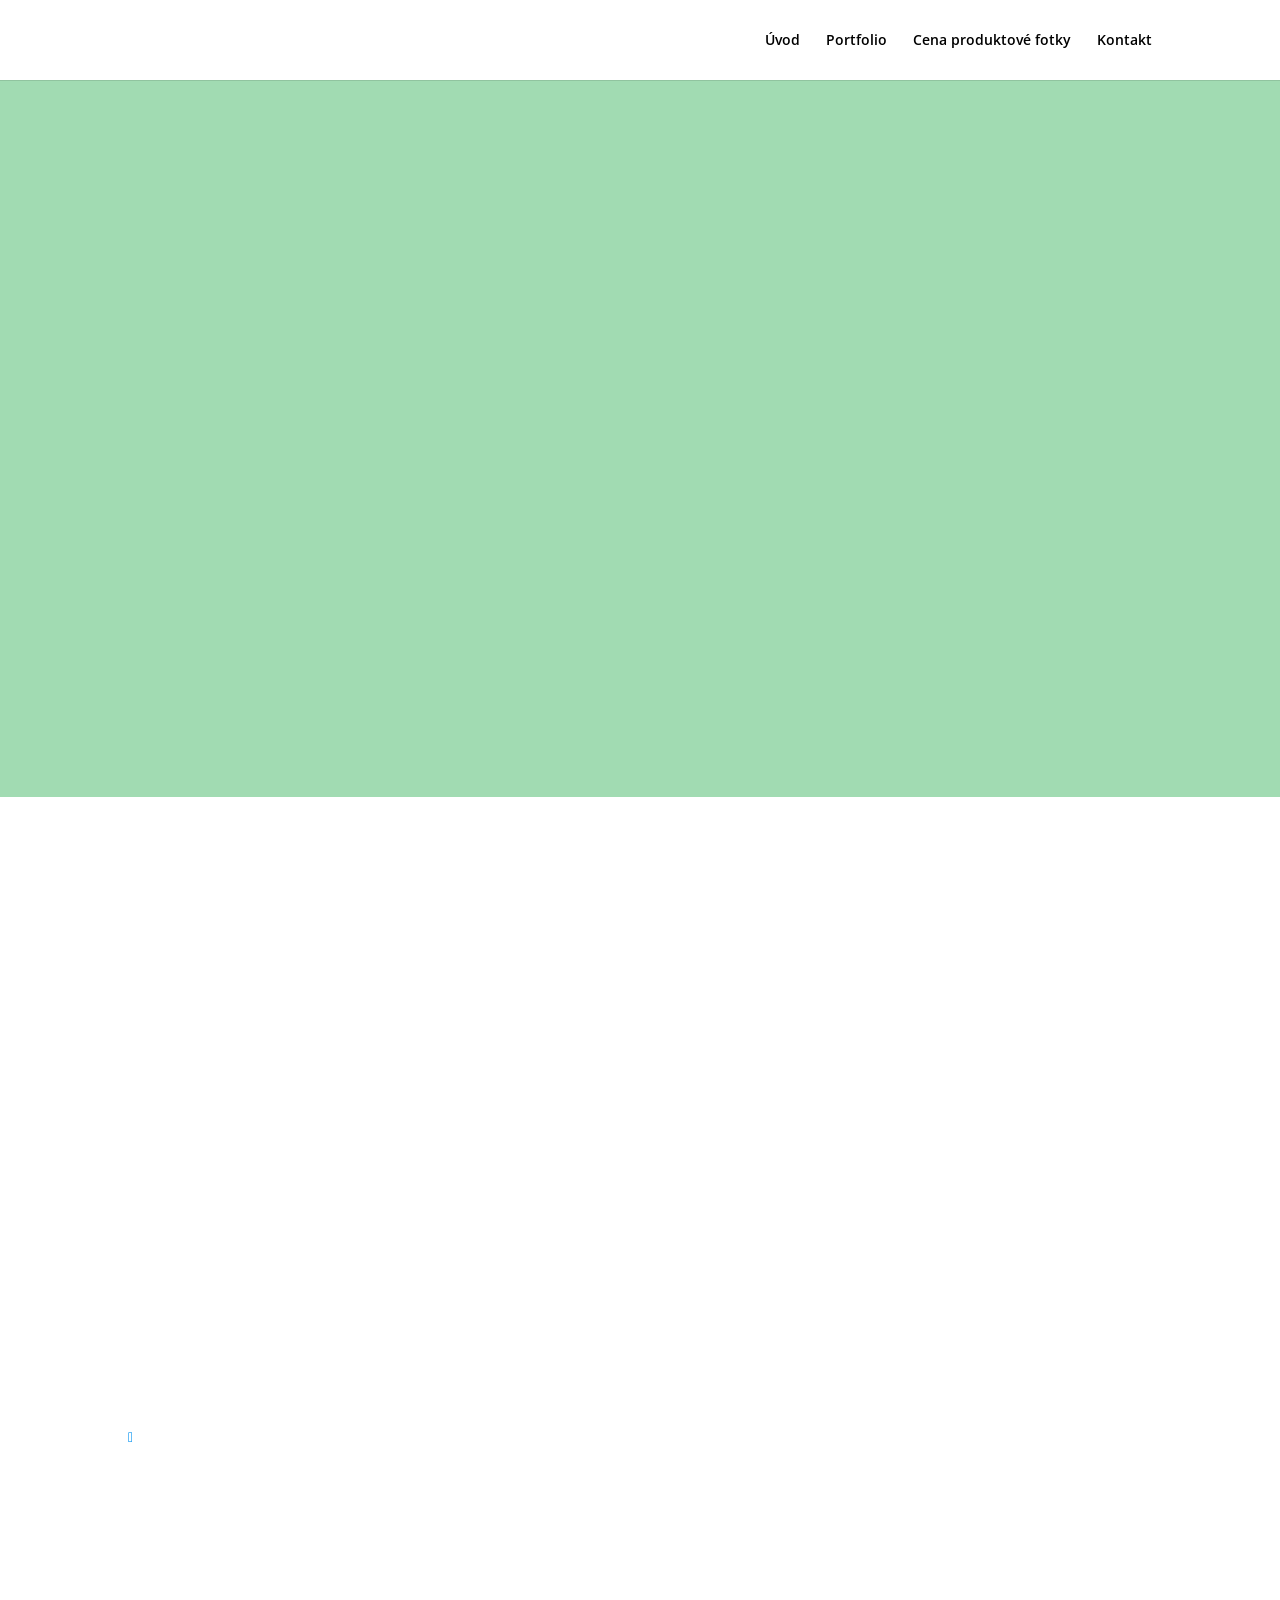
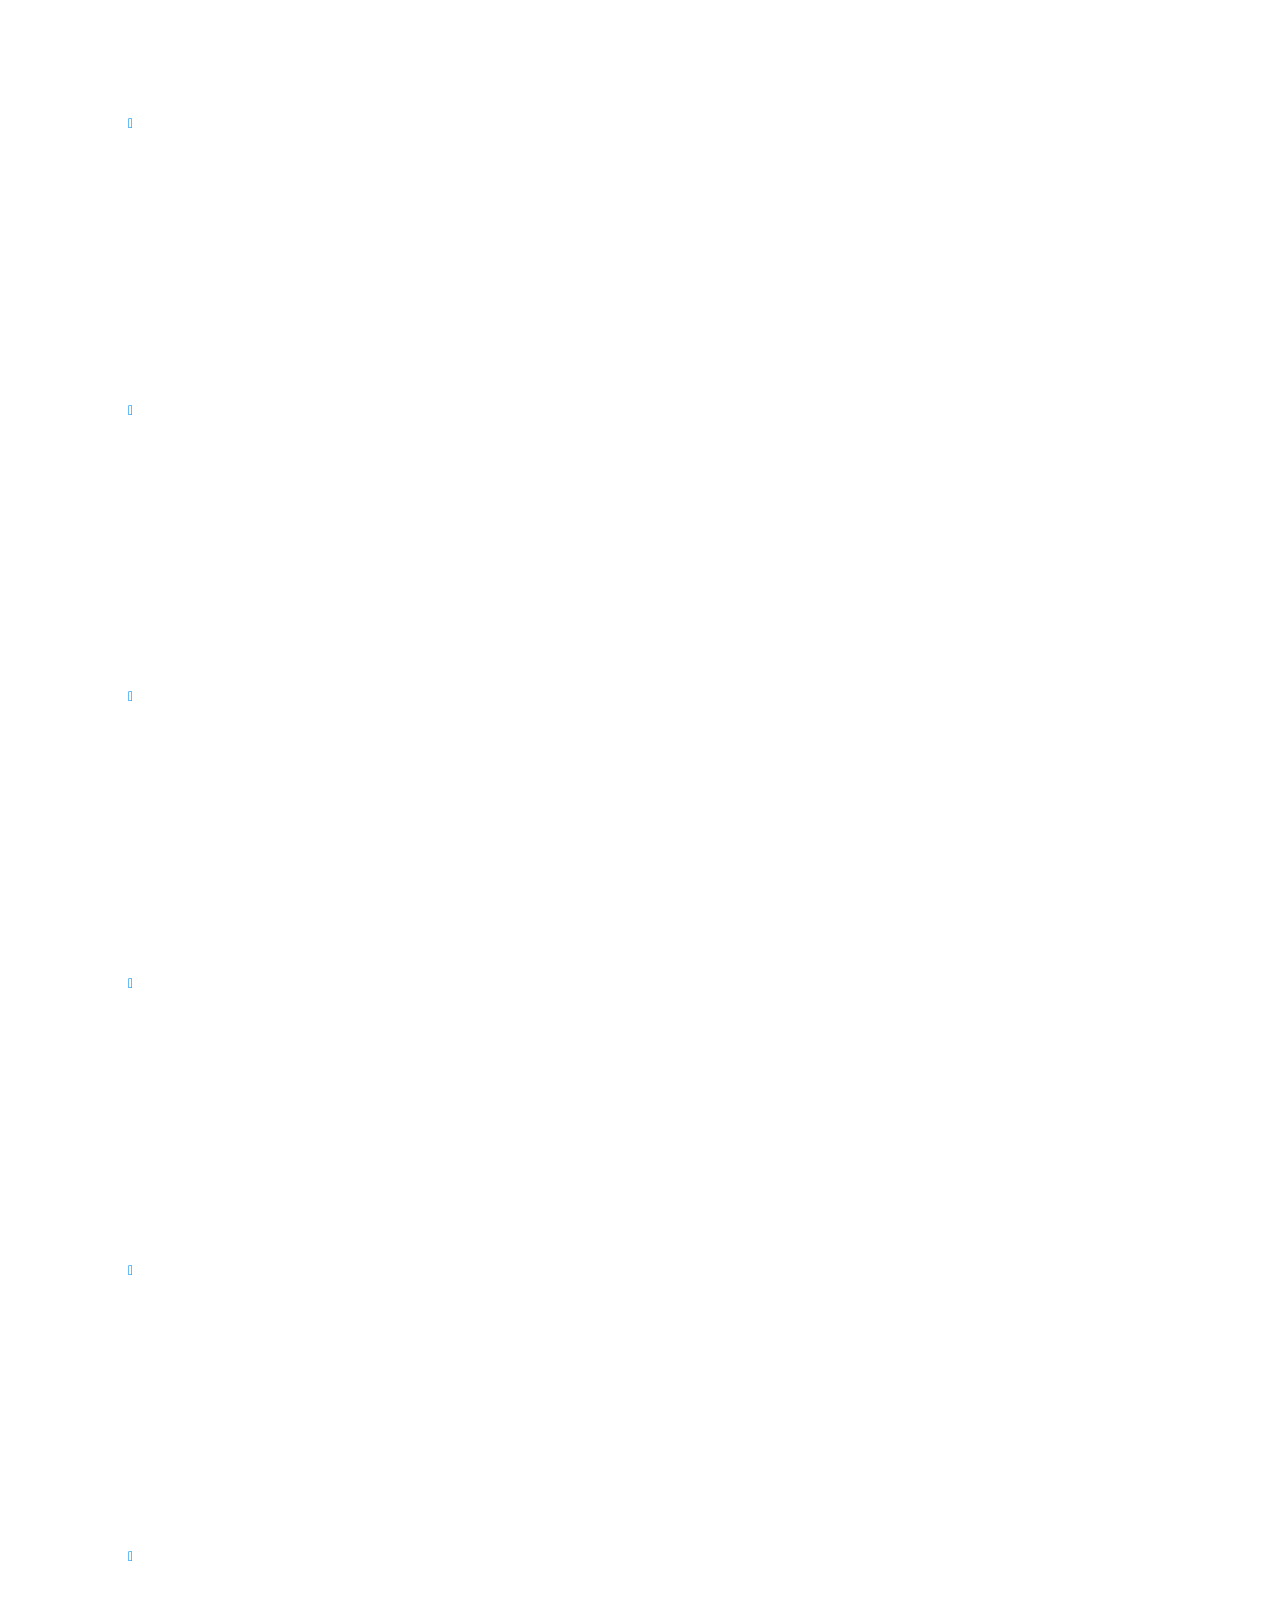
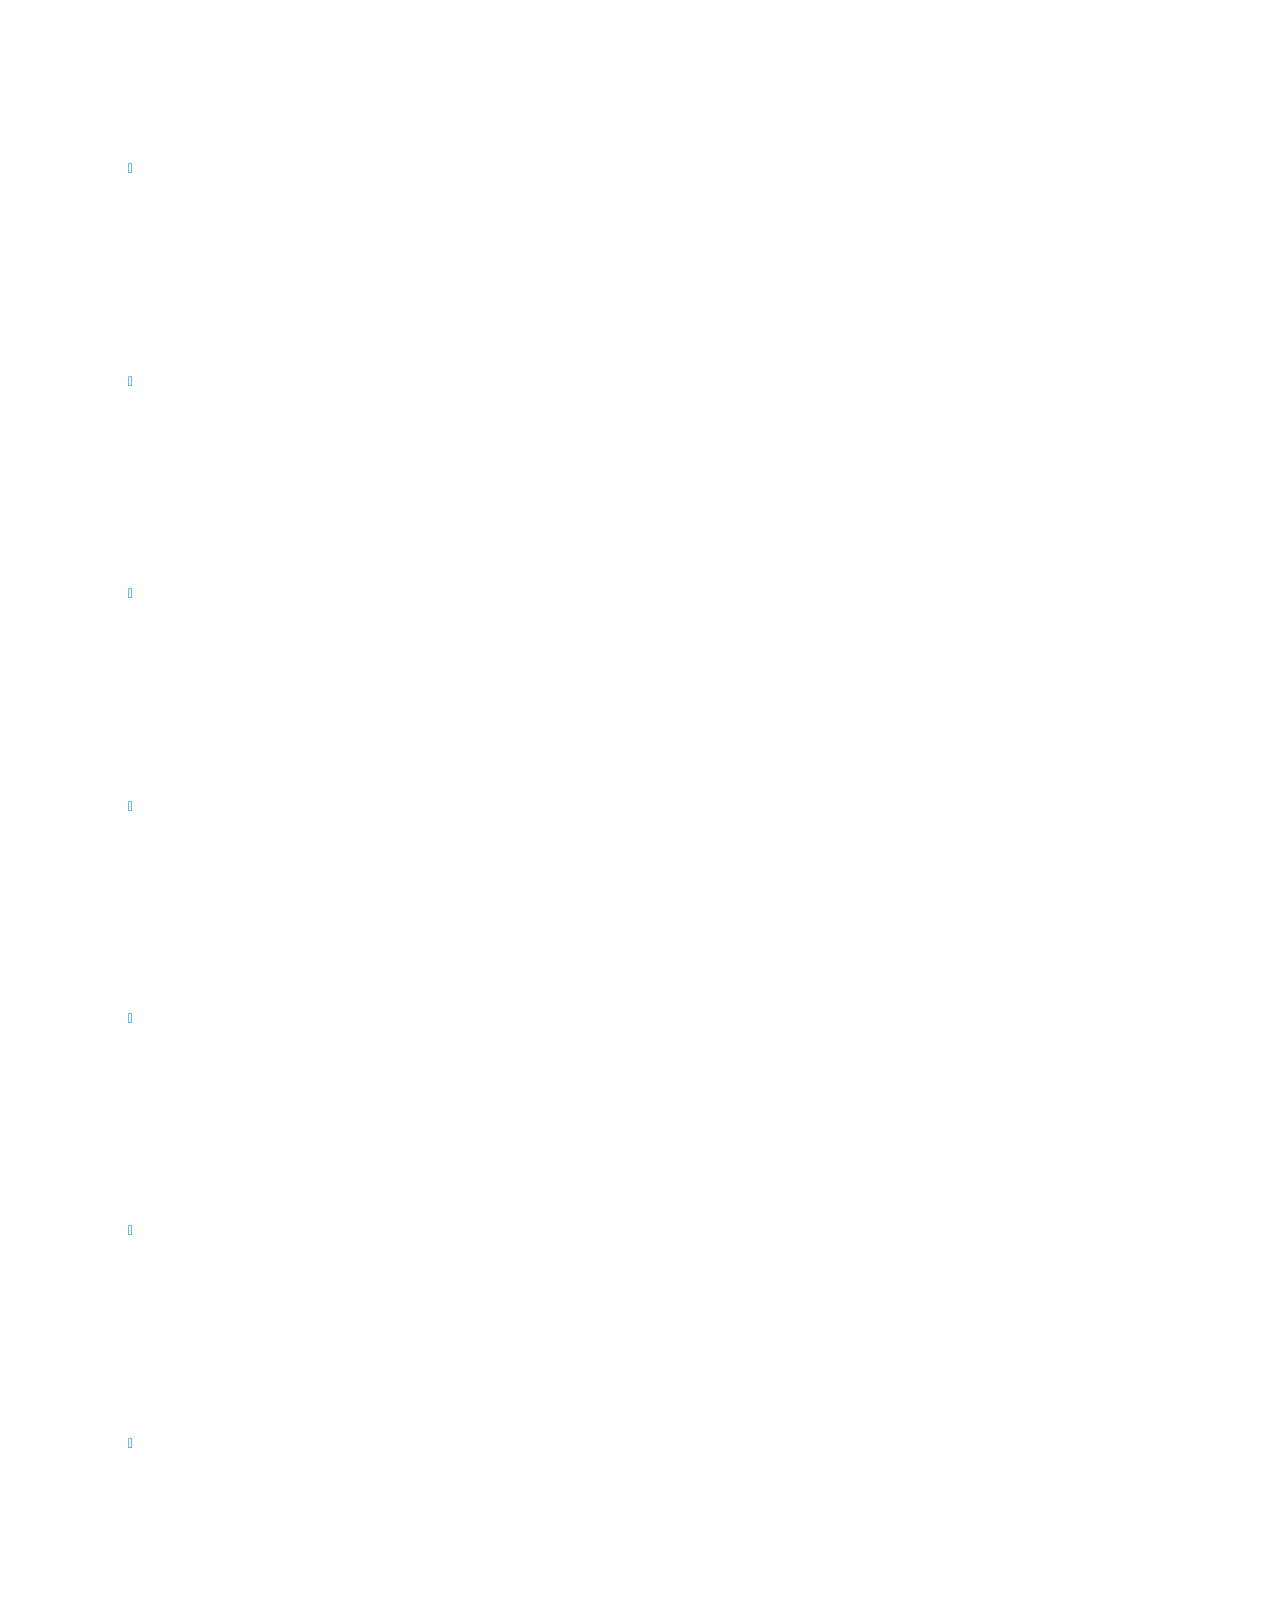
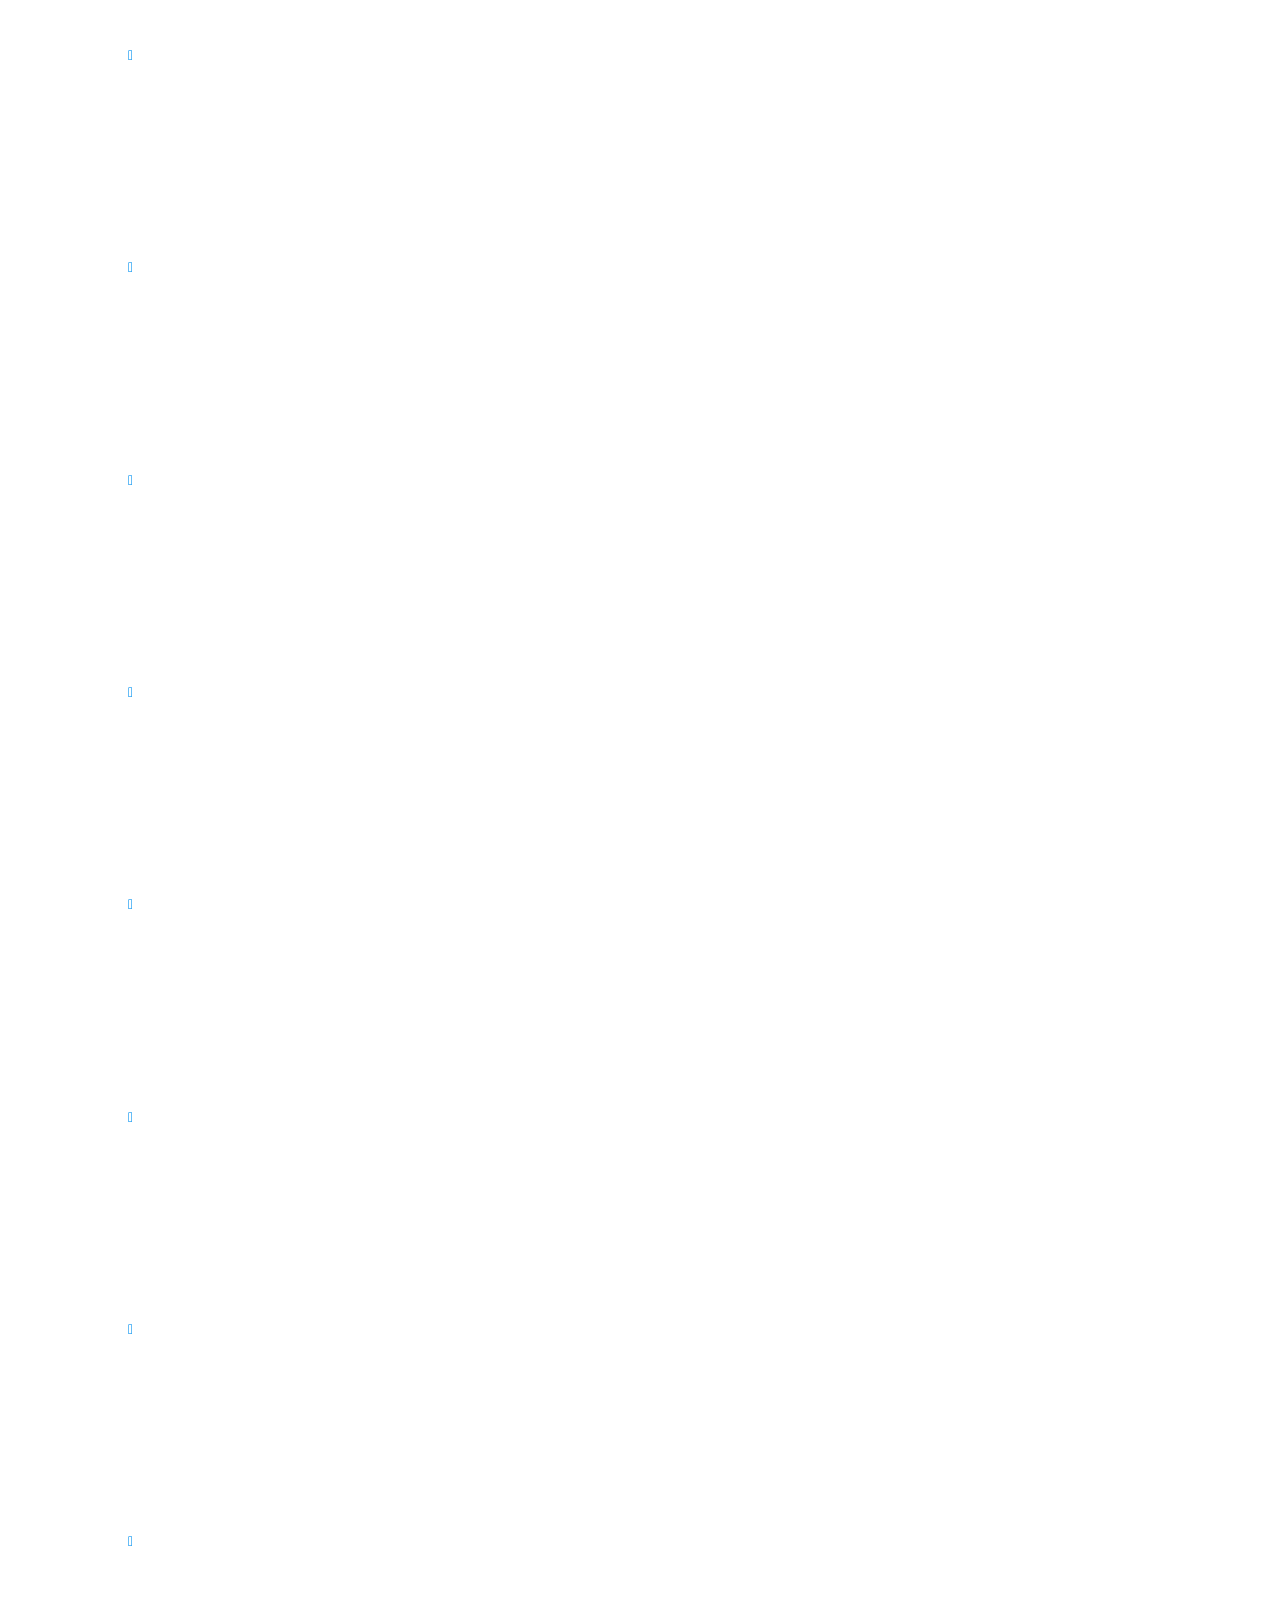
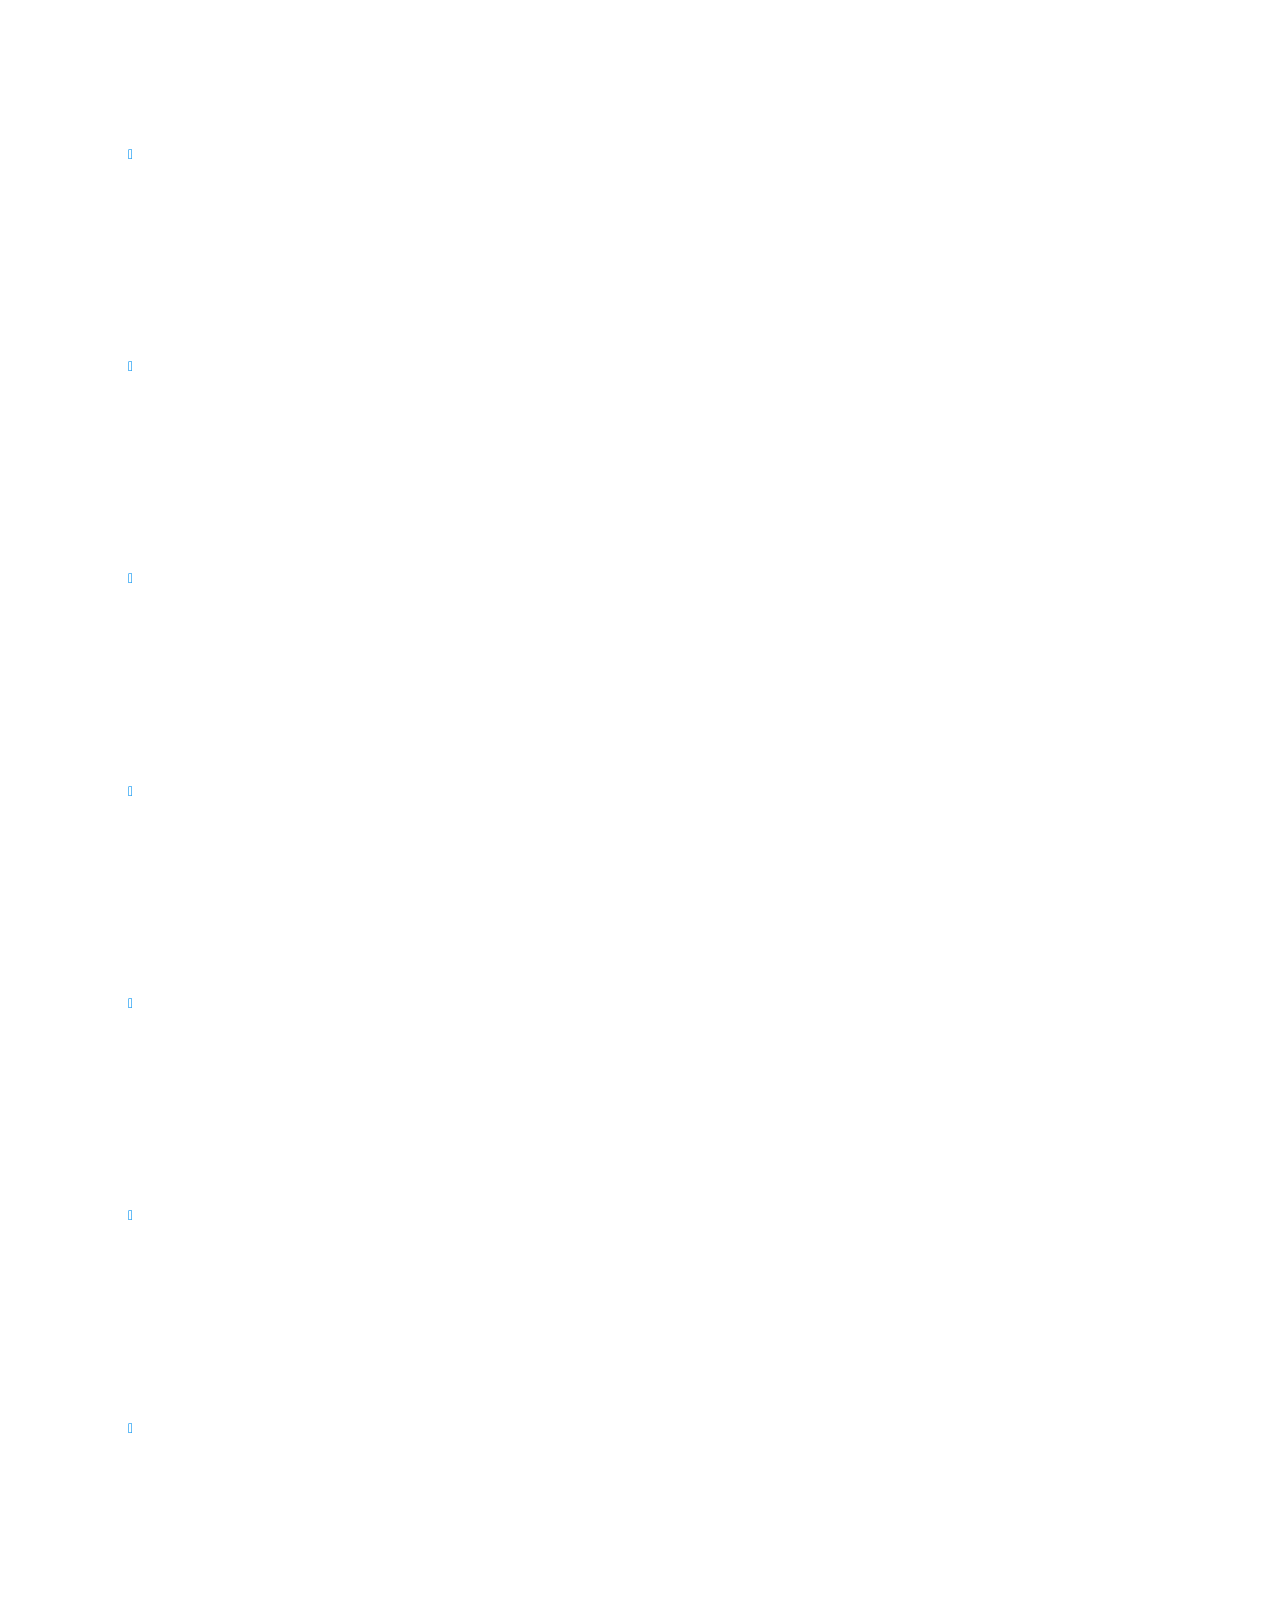
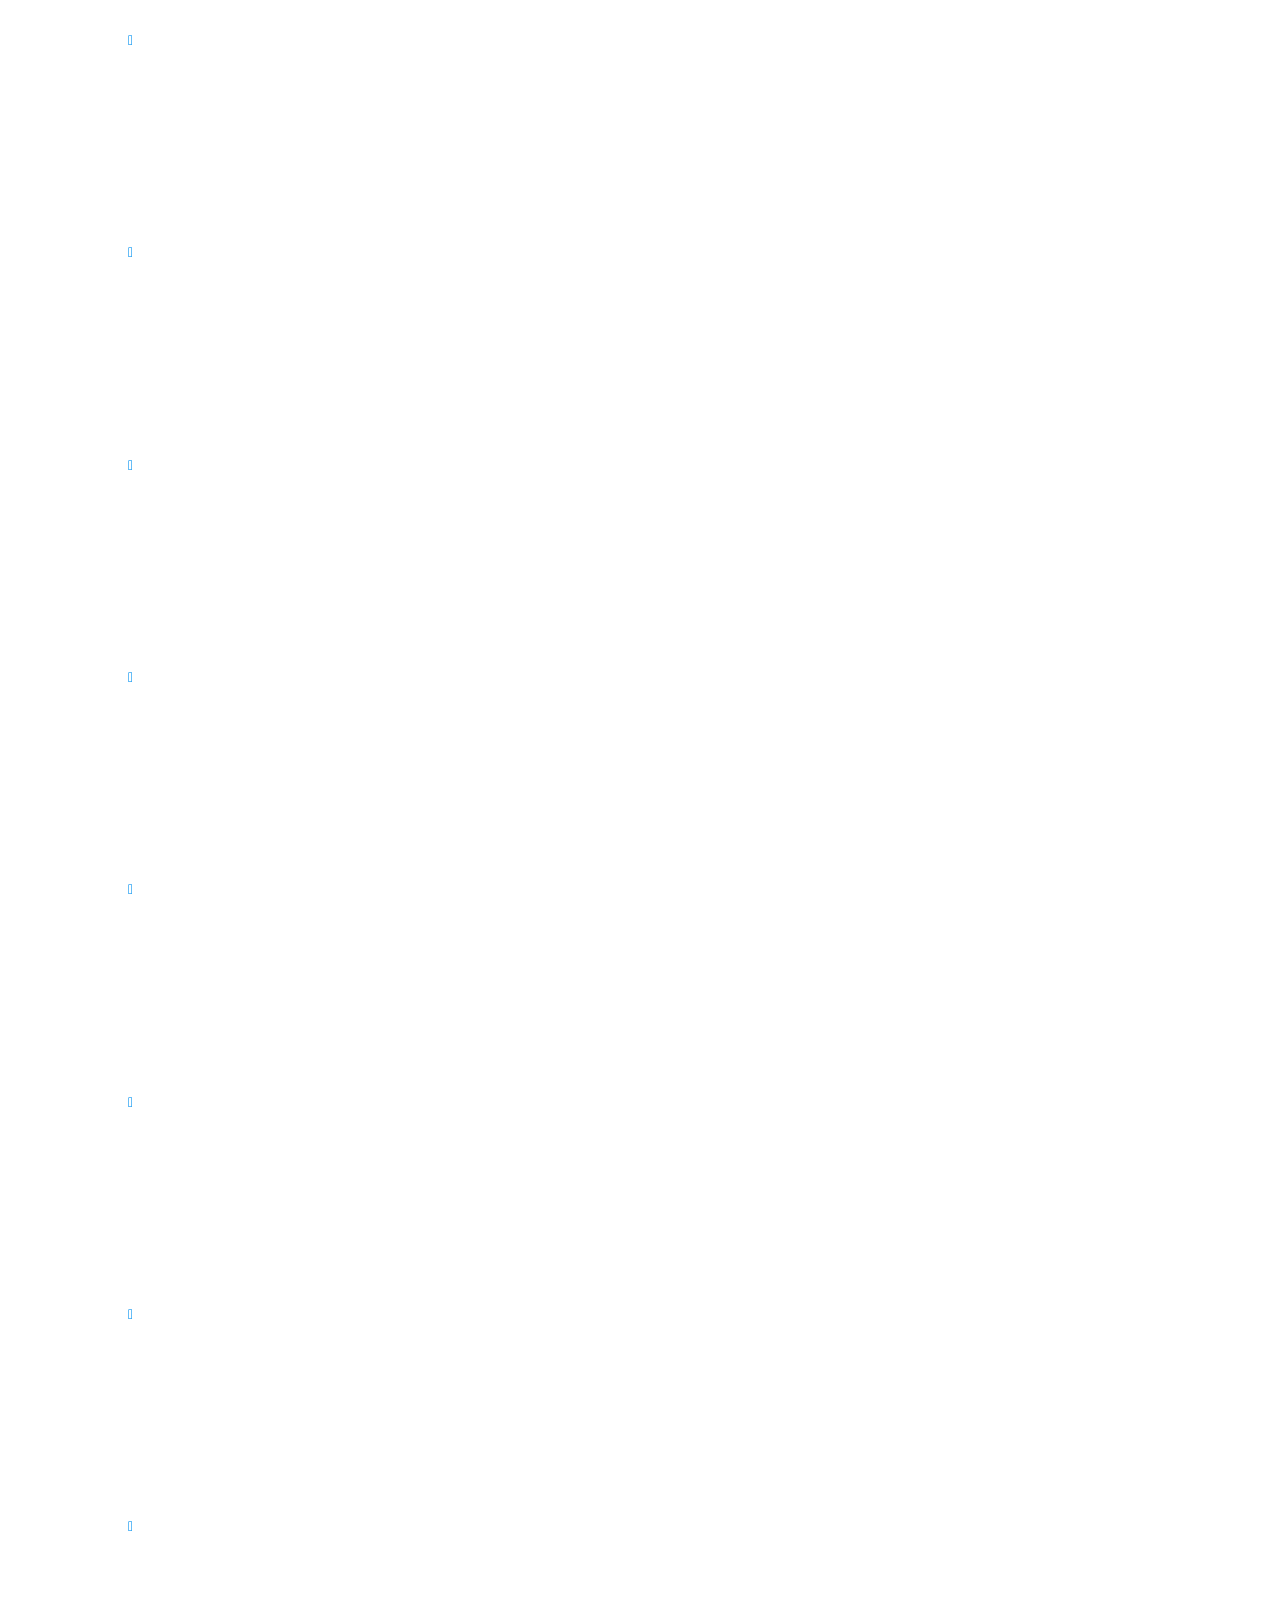
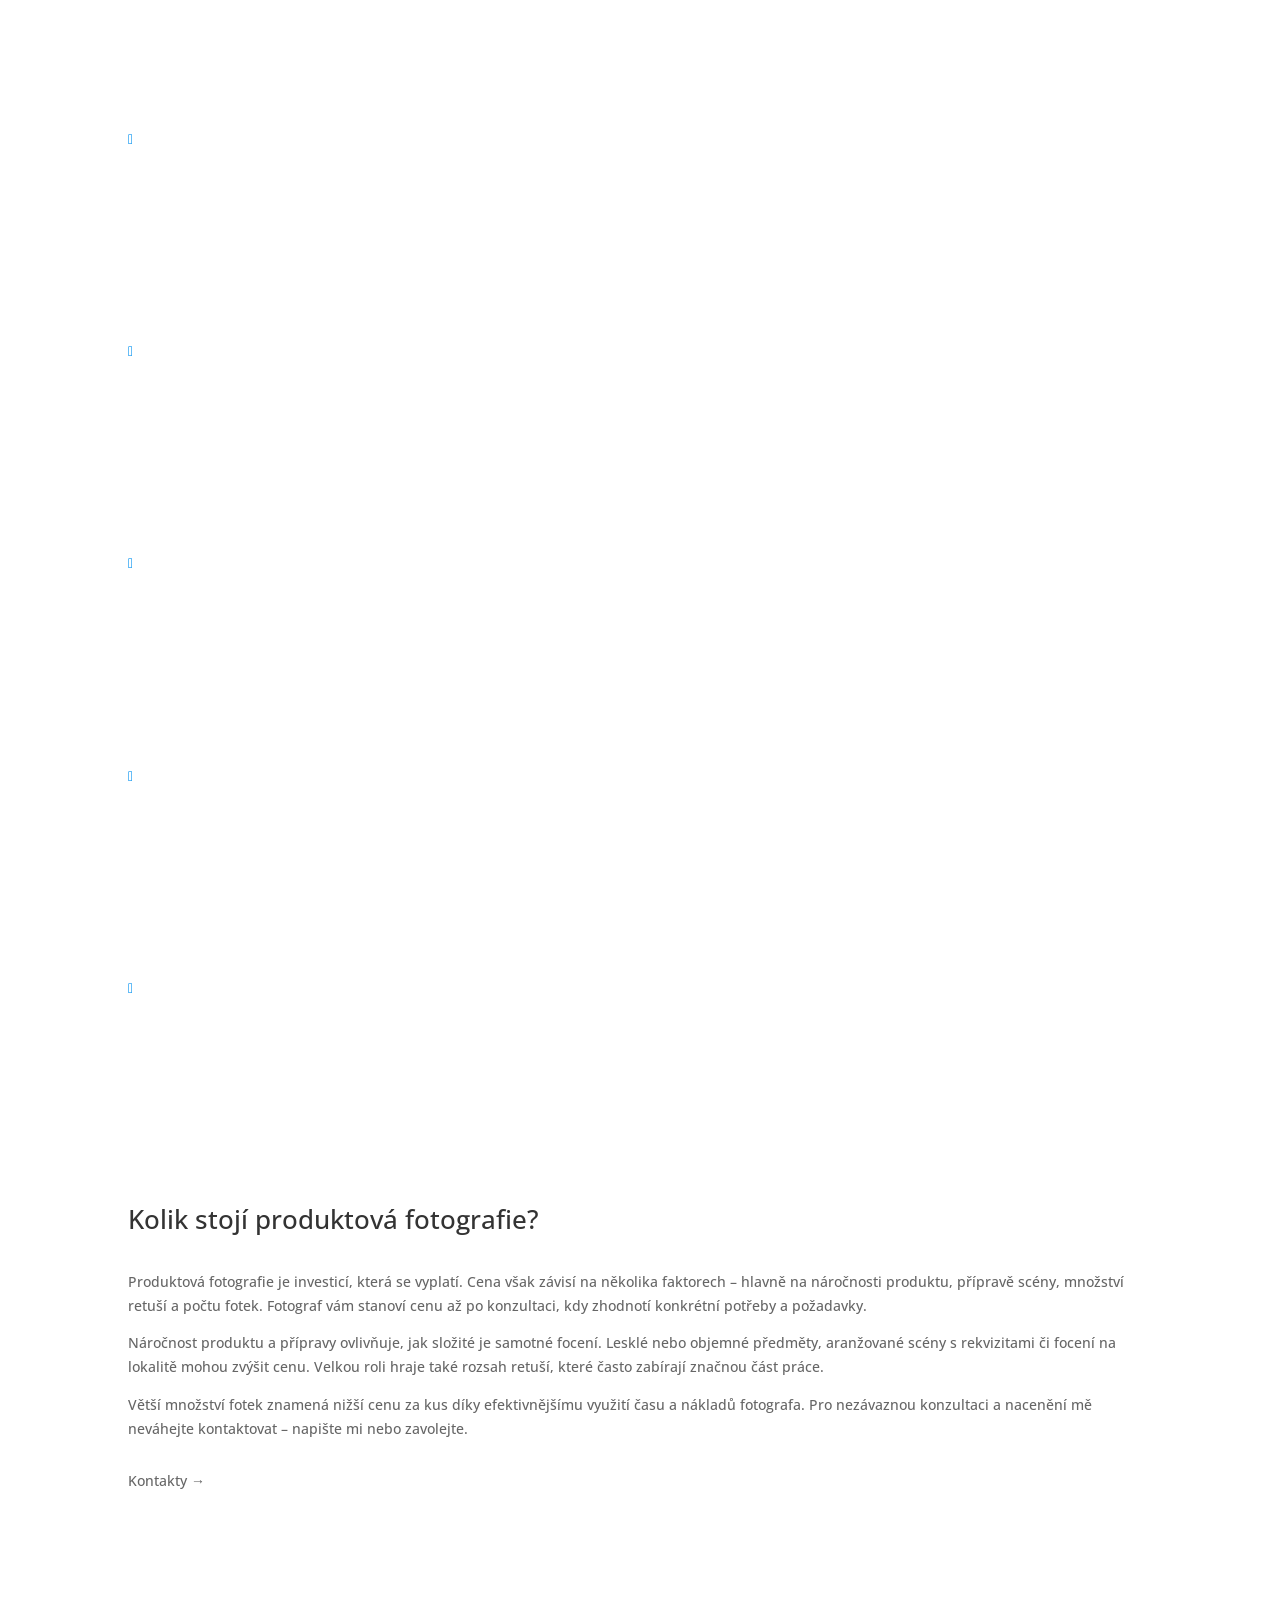
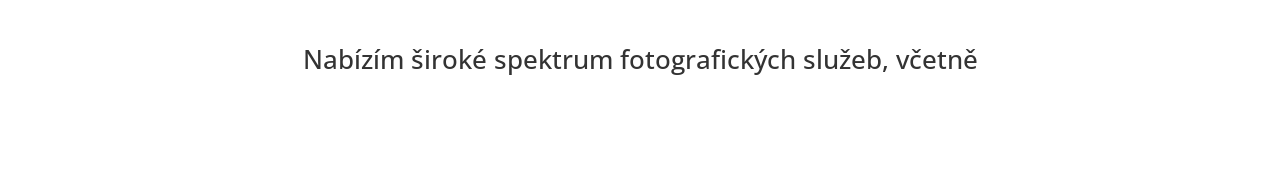
==== commit 894054e7: "Remove sublinks to akirathan.github.io" ====
--- a/docs/index.html
+++ b/docs/index.html
@@ -3,7 +3,7 @@
 <head>
 	<meta charset="UTF-8" />
 <meta http-equiv="X-UA-Compatible" content="IE=edge">
-	<link rel="pingback" href="https://akirathan.github.io/hofman-photo/xmlrpc.php" />
+	<link rel="pingback" href="https://hofman-photo.cz/xmlrpc.php" />
 
 	<script type="text/javascript">
 		document.documentElement.className = 'js';
@@ -14,22 +14,22 @@
 		<!-- All in One SEO 4.8.2 - aioseo.com -->
 	<meta name="description" content="Objevte umění produktové fotografie s Ondřejem Hofmanem. Vytvářím atraktivní vizuály, které zvýrazní krásu vašich produktů a zaujmou zákazníky." />
 	<meta name="robots" content="max-image-preview:large" />
-	<link rel="canonical" href="https://akirathan.github.io/hofman-photo/" />
+	<link rel="canonical" href="https://hofman-photo.cz/" />
 	<meta name="generator" content="All in One SEO (AIOSEO) 4.8.2" />
 		<meta property="og:locale" content="cs_CZ" />
 		<meta property="og:site_name" content="hofman-photo.cz -" />
 		<meta property="og:type" content="website" />
 		<meta property="og:title" content="HOFMAN Photo produktová fotografie | hofman-photo.cz" />
 		<meta property="og:description" content="Objevte umění produktové fotografie s Ondřejem Hofmanem. Vytvářím atraktivní vizuály, které zvýrazní krásu vašich produktů a zaujmou zákazníky." />
-		<meta property="og:url" content="https://akirathan.github.io/hofman-photo/" />
-		<meta property="og:image" content="https://akirathan.github.io/hofman-photo/wp-content/uploads/2024/10/240926_petra_kvetiny091.webp" />
-		<meta property="og:image:secure_url" content="https://akirathan.github.io/hofman-photo/wp-content/uploads/2024/10/240926_petra_kvetiny091.webp" />
+		<meta property="og:url" content="https://hofman-photo.cz/" />
+		<meta property="og:image" content="https://hofman-photo.cz/wp-content/uploads/2024/10/240926_petra_kvetiny091.webp" />
+		<meta property="og:image:secure_url" content="https://hofman-photo.cz/wp-content/uploads/2024/10/240926_petra_kvetiny091.webp" />
 		<meta property="og:image:width" content="1200" />
 		<meta property="og:image:height" content="799" />
 		<meta name="twitter:card" content="summary_large_image" />
 		<meta name="twitter:title" content="HOFMAN Photo produktová fotografie | hofman-photo.cz" />
 		<meta name="twitter:description" content="Objevte umění produktové fotografie s Ondřejem Hofmanem. Vytvářím atraktivní vizuály, které zvýrazní krásu vašich produktů a zaujmou zákazníky." />
-		<meta name="twitter:image" content="https://akirathan.github.io/hofman-photo/wp-content/uploads/2024/10/240926_petra_kvetiny091.webp" />
+		<meta name="twitter:image" content="https://hofman-photo.cz/wp-content/uploads/2024/10/240926_petra_kvetiny091.webp" />
 		<script type="application/ld+json" class="aioseo-schema">
 			{"@context":"https:\/\/schema.org","@graph":[{"@type":"BreadcrumbList","@id":"https:\/\/akirathan.github.io/hofman-photo/\/#breadcrumblist","itemListElement":[{"@type":"ListItem","@id":"https:\/\/akirathan.github.io/hofman-photo/\/#listItem","position":1,"name":"Dom\u016f"}]},{"@type":"Organization","@id":"https:\/\/akirathan.github.io/hofman-photo/\/#organization","name":"akirathan.github.io/hofman-photo/","url":"https:\/\/akirathan.github.io/hofman-photo/\/","telephone":"+420604690215","logo":{"@type":"ImageObject","url":"https:\/\/akirathan.github.io/hofman-photo/\/wp-content\/uploads\/2024\/10\/240926_petra_kvetiny091.webp","@id":"https:\/\/akirathan.github.io/hofman-photo/\/#organizationLogo","width":1200,"height":799},"image":{"@id":"https:\/\/akirathan.github.io/hofman-photo/\/#organizationLogo"}},{"@type":"WebPage","@id":"https:\/\/akirathan.github.io/hofman-photo/\/#webpage","url":"https:\/\/akirathan.github.io/hofman-photo/\/","name":"HOFMAN Photo produktov\u00e1 fotografie | akirathan.github.io/hofman-photo/","description":"Objevte um\u011bn\u00ed produktov\u00e9 fotografie s Ond\u0159ejem Hofmanem. Vytv\u00e1\u0159\u00edm atraktivn\u00ed vizu\u00e1ly, kter\u00e9 zv\u00fdrazn\u00ed kr\u00e1su va\u0161ich produkt\u016f a zaujmou z\u00e1kazn\u00edky.","inLanguage":"cs-CZ","isPartOf":{"@id":"https:\/\/akirathan.github.io/hofman-photo/\/#website"},"breadcrumb":{"@id":"https:\/\/akirathan.github.io/hofman-photo/\/#breadcrumblist"},"datePublished":"2024-10-07T14:31:20+00:00","dateModified":"2025-03-11T09:47:42+00:00"},{"@type":"WebSite","@id":"https:\/\/akirathan.github.io/hofman-photo/\/#website","url":"https:\/\/akirathan.github.io/hofman-photo/\/","name":"akirathan.github.io/hofman-photo/","inLanguage":"cs-CZ","publisher":{"@id":"https:\/\/akirathan.github.io/hofman-photo/\/#organization"}}]}
 		</script>
@@ -46,7 +46,7 @@
 :where(.wp-block-columns.is-layout-flex){gap: 2em;}:where(.wp-block-columns.is-layout-grid){gap: 2em;}
 :root :where(.wp-block-pullquote){font-size: 1.5em;line-height: 1.6;}
 </style>
-<link rel='stylesheet' id='cmplz-general-css' href='https://akirathan.github.io/hofman-photo/wp-content/plugins/complianz-gdpr/assets/css/cookieblocker.min.css?ver=1729248960' type='text/css' media='all' />
+<link rel='stylesheet' id='cmplz-general-css' href='https://hofman-photo.cz/wp-content/plugins/complianz-gdpr/assets/css/cookieblocker.min.css?ver=1729248960' type='text/css' media='all' />
 <link rel='stylesheet' id='et-divi-open-sans-css' href='https://fonts.googleapis.com/css?family=Open+Sans:300italic,400italic,600italic,700italic,800italic,400,300,600,700,800&#038;subset=latin,latin-ext&#038;display=swap' type='text/css' media='all' />
 <style id='divi-style-parent-inline-inline-css' type='text/css'>
 /*!
@@ -60,7 +60,7 @@
 License URI: http://www.gnu.org/licenses/gpl-2.0.html
 */
 
-a,abbr,acronym,address,applet,b,big,blockquote,body,center,cite,code,dd,del,dfn,div,dl,dt,em,fieldset,font,form,h1,h2,h3,h4,h5,h6,html,i,iframe,img,ins,kbd,label,legend,li,object,ol,p,pre,q,s,samp,small,span,strike,strong,sub,sup,tt,u,ul,var{margin:0;padding:0;border:0;outline:0;font-size:100%;-ms-text-size-adjust:100%;-webkit-text-size-adjust:100%;vertical-align:baseline;background:transparent}body{line-height:1}ol,ul{list-style:none}blockquote,q{quotes:none}blockquote:after,blockquote:before,q:after,q:before{content:"";content:none}blockquote{margin:20px 0 30px;border-left:5px solid;padding-left:20px}:focus{outline:0}del{text-decoration:line-through}pre{overflow:auto;padding:10px}figure{margin:0}table{border-collapse:collapse;border-spacing:0}article,aside,footer,header,hgroup,nav,section{display:block}body{font-family:Open Sans,Arial,sans-serif;font-size:14px;color:#666;background-color:#fff;line-height:1.7em;font-weight:500;-webkit-font-smoothing:antialiased;-moz-osx-font-smoothing:grayscale}body.page-template-page-template-blank-php #page-container{padding-top:0!important}body.et_cover_background{background-size:cover!important;background-position:top!important;background-repeat:no-repeat!important;background-attachment:fixed}a{color:#2ea3f2}a,a:hover{text-decoration:none}p{padding-bottom:1em}p:not(.has-background):last-of-type{padding-bottom:0}p.et_normal_padding{padding-bottom:1em}strong{font-weight:700}cite,em,i{font-style:italic}code,pre{font-family:Courier New,monospace;margin-bottom:10px}ins{text-decoration:none}sub,sup{height:0;line-height:1;position:relative;vertical-align:baseline}sup{bottom:.8em}sub{top:.3em}dl{margin:0 0 1.5em}dl dt{font-weight:700}dd{margin-left:1.5em}blockquote p{padding-bottom:0}embed,iframe,object,video{max-width:100%}h1,h2,h3,h4,h5,h6{color:#333;padding-bottom:10px;line-height:1em;font-weight:500}h1 a,h2 a,h3 a,h4 a,h5 a,h6 a{color:inherit}h1{font-size:30px}h2{font-size:26px}h3{font-size:22px}h4{font-size:18px}h5{font-size:16px}h6{font-size:14px}input{-webkit-appearance:none}input[type=checkbox]{-webkit-appearance:checkbox}input[type=radio]{-webkit-appearance:radio}input.text,input.title,input[type=email],input[type=password],input[type=tel],input[type=text],select,textarea{background-color:#fff;border:1px solid #bbb;padding:2px;color:#4e4e4e}input.text:focus,input.title:focus,input[type=text]:focus,select:focus,textarea:focus{border-color:#2d3940;color:#3e3e3e}input.text,input.title,input[type=text],select,textarea{margin:0}textarea{padding:4px}button,input,select,textarea{font-family:inherit}img{max-width:100%;height:auto}.clear{clear:both}br.clear{margin:0;padding:0}.pagination{clear:both}#et_search_icon:hover,.et-social-icon a:hover,.et_password_protected_form .et_submit_button,.form-submit .et_pb_buttontton.alt.disabled,.nav-single a,.posted_in a{color:#2ea3f2}.et-search-form,blockquote{border-color:#2ea3f2}#main-content{background-color:#fff}.container{width:80%;max-width:1080px;margin:auto;position:relative}body:not(.et-tb) #main-content .container,body:not(.et-tb-has-header) #main-content .container{padding-top:58px}.et_full_width_page #main-content .container:before{display:none}.main_title{margin-bottom:20px}.et_password_protected_form .et_submit_button:hover,.form-submit .et_pb_button:hover{background:rgba(0,0,0,.05)}.et_button_icon_visible .et_pb_button{padding-right:2em;padding-left:.7em}.et_button_icon_visible .et_pb_button:after{opacity:1;margin-left:0}.et_button_left .et_pb_button:hover:after{left:.15em}.et_button_left .et_pb_button:after{margin-left:0;left:1em}.et_button_icon_visible.et_button_left .et_pb_button,.et_button_left .et_pb_button:hover,.et_button_left .et_pb_module .et_pb_button:hover{padding-left:2em;padding-right:.7em}.et_button_icon_visible.et_button_left .et_pb_button:after,.et_button_left .et_pb_button:hover:after{left:.15em}.et_password_protected_form .et_submit_button:hover,.form-submit .et_pb_button:hover{padding:.3em 1em}.et_button_no_icon .et_pb_button:after{display:none}.et_button_no_icon.et_button_icon_visible.et_button_left .et_pb_button,.et_button_no_icon.et_button_left .et_pb_button:hover,.et_button_no_icon .et_pb_button,.et_button_no_icon .et_pb_button:hover{padding:.3em 1em!important}.et_button_custom_icon .et_pb_button:after{line-height:1.7em}.et_button_custom_icon.et_button_icon_visible .et_pb_button:after,.et_button_custom_icon .et_pb_button:hover:after{margin-left:.3em}#left-area .post_format-post-format-gallery .wp-block-gallery:first-of-type{padding:0;margin-bottom:-16px}.entry-content table:not(.variations){border:1px solid #eee;margin:0 0 15px;text-align:left;width:100%}.entry-content thead th,.entry-content tr th{color:#555;font-weight:700;padding:9px 24px}.entry-content tr td{border-top:1px solid #eee;padding:6px 24px}#left-area ul,.entry-content ul,.et-l--body ul,.et-l--footer ul,.et-l--header ul{list-style-type:disc;padding:0 0 23px 1em;line-height:26px}#left-area ol,.entry-content ol,.et-l--body ol,.et-l--footer ol,.et-l--header ol{list-style-type:decimal;list-style-position:inside;padding:0 0 23px;line-height:26px}#left-area ul li ul,.entry-content ul li ol{padding:2px 0 2px 20px}#left-area ol li ul,.entry-content ol li ol,.et-l--body ol li ol,.et-l--footer ol li ol,.et-l--header ol li ol{padding:2px 0 2px 35px}#left-area ul.wp-block-gallery{display:-webkit-box;display:-ms-flexbox;display:flex;-ms-flex-wrap:wrap;flex-wrap:wrap;list-style-type:none;padding:0}#left-area ul.products{padding:0!important;line-height:1.7!important;list-style:none!important}.gallery-item a{display:block}.gallery-caption,.gallery-item a{width:90%}#wpadminbar{z-index:100001}#left-area .post-meta{font-size:14px;padding-bottom:15px}#left-area .post-meta a{text-decoration:none;color:#666}#left-area .et_featured_image{padding-bottom:7px}.single .post{padding-bottom:25px}body.single .et_audio_content{margin-bottom:-6px}.nav-single a{text-decoration:none;color:#2ea3f2;font-size:14px;font-weight:400}.nav-previous{float:left}.nav-next{float:right}.et_password_protected_form p input{background-color:#eee;border:none!important;width:100%!important;border-radius:0!important;font-size:14px;color:#999!important;padding:16px!important;-webkit-box-sizing:border-box;box-sizing:border-box}.et_password_protected_form label{display:none}.et_password_protected_form .et_submit_button{font-family:inherit;display:block;float:right;margin:8px auto 0;cursor:pointer}.post-password-required p.nocomments.container{max-width:100%}.post-password-required p.nocomments.container:before{display:none}.aligncenter,div.post .new-post .aligncenter{display:block;margin-left:auto;margin-right:auto}.wp-caption{border:1px solid #ddd;text-align:center;background-color:#f3f3f3;margin-bottom:10px;max-width:96%;padding:8px}.wp-caption.alignleft{margin:0 30px 20px 0}.wp-caption.alignright{margin:0 0 20px 30px}.wp-caption img{margin:0;padding:0;border:0}.wp-caption p.wp-caption-text{font-size:12px;padding:0 4px 5px;margin:0}.alignright{float:right}.alignleft{float:left}img.alignleft{display:inline;float:left;margin-right:15px}img.alignright{display:inline;float:right;margin-left:15px}.page.et_pb_pagebuilder_layout #main-content{background-color:transparent}body #main-content .et_builder_inner_content>h1,body #main-content .et_builder_inner_content>h2,body #main-content .et_builder_inner_content>h3,body #main-content .et_builder_inner_content>h4,body #main-content .et_builder_inner_content>h5,body #main-content .et_builder_inner_content>h6{line-height:1.4em}body #main-content .et_builder_inner_content>p{line-height:1.7em}.wp-block-pullquote{margin:20px 0 30px}.wp-block-pullquote.has-background blockquote{border-left:none}.wp-block-group.has-background{padding:1.5em 1.5em .5em}@media (min-width:981px){#left-area{width:79.125%;padding-bottom:23px}#main-content .container:before{content:"";position:absolute;top:0;height:100%;width:1px;background-color:#e2e2e2}.et_full_width_page #left-area,.et_no_sidebar #left-area{float:none;width:100%!important}.et_full_width_page #left-area{padding-bottom:0}.et_no_sidebar #main-content .container:before{display:none}}@media (max-width:980px){#page-container{padding-top:80px}.et-tb #page-container,.et-tb-has-header #page-container{padding-top:0!important}#left-area,#sidebar{width:100%!important}#main-content .container:before{display:none!important}.et_full_width_page .et_gallery_item:nth-child(4n+1){clear:none}}@media print{#page-container{padding-top:0!important}}#wp-admin-bar-et-use-visual-builder a:before{font-family:ETmodules!important;content:"\e625";font-size:30px!important;width:28px;margin-top:-3px;color:#974df3!important}#wp-admin-bar-et-use-visual-builder:hover a:before{color:#fff!important}#wp-admin-bar-et-use-visual-builder:hover a,#wp-admin-bar-et-use-visual-builder a:hover{transition:background-color .5s ease;-webkit-transition:background-color .5s ease;-moz-transition:background-color .5s ease;background-color:#7e3bd0!important;color:#fff!important}* html .clearfix,:first-child+html .clearfix{zoom:1}.iphone .et_pb_section_video_bg video::-webkit-media-controls-start-playback-button{display:none!important;-webkit-appearance:none}.et_mobile_device .et_pb_section_parallax .et_pb_parallax_css{background-attachment:scroll}.et-social-facebook a.icon:before{content:"\e093"}.et-social-twitter a.icon:before{content:"\e094"}.et-social-google-plus a.icon:before{content:"\e096"}.et-social-instagram a.icon:before{content:"\e09a"}.et-social-rss a.icon:before{content:"\e09e"}.ai1ec-single-event:after{content:" ";display:table;clear:both}.evcal_event_details .evcal_evdata_cell .eventon_details_shading_bot.eventon_details_shading_bot{z-index:3}.wp-block-divi-layout{margin-bottom:1em}*{-webkit-box-sizing:border-box;box-sizing:border-box}#et-info-email:before,#et-info-phone:before,#et_search_icon:before,.comment-reply-link:after,.et-cart-info span:before,.et-pb-arrow-next:before,.et-pb-arrow-prev:before,.et-social-icon a:before,.et_audio_container .mejs-playpause-button button:before,.et_audio_container .mejs-volume-button button:before,.et_overlay:before,.et_password_protected_form .et_submit_button:after,.et_pb_button:after,.et_pb_contact_reset:after,.et_pb_contact_submit:after,.et_pb_font_icon:before,.et_pb_newsletter_button:after,.et_pb_pricing_table_button:after,.et_pb_promo_button:after,.et_pb_testimonial:before,.et_pb_toggle_title:before,.form-submit .et_pb_button:after,.mobile_menu_bar:before,a.et_pb_more_button:after{font-family:ETmodules!important;speak:none;font-style:normal;font-weight:400;-webkit-font-feature-settings:normal;font-feature-settings:normal;font-variant:normal;text-transform:none;line-height:1;-webkit-font-smoothing:antialiased;-moz-osx-font-smoothing:grayscale;text-shadow:0 0;direction:ltr}.et-pb-icon,.et_pb_custom_button_icon.et_pb_button:after,.et_pb_login .et_pb_custom_button_icon.et_pb_button:after,.et_pb_woo_custom_button_icon .button.et_pb_custom_button_icon.et_pb_button:after,.et_pb_woo_custom_button_icon .button.et_pb_custom_button_icon.et_pb_button:hover:after{content:attr(data-icon)}.et-pb-icon{font-family:ETmodules;speak:none;font-weight:400;-webkit-font-feature-settings:normal;font-feature-settings:normal;font-variant:normal;text-transform:none;line-height:1;-webkit-font-smoothing:antialiased;font-size:96px;font-style:normal;display:inline-block;-webkit-box-sizing:border-box;box-sizing:border-box;direction:ltr}#et-ajax-saving{display:none;-webkit-transition:background .3s,-webkit-box-shadow .3s;transition:background .3s,-webkit-box-shadow .3s;transition:background .3s,box-shadow .3s;transition:background .3s,box-shadow .3s,-webkit-box-shadow .3s;-webkit-box-shadow:rgba(0,139,219,.247059) 0 0 60px;box-shadow:0 0 60px rgba(0,139,219,.247059);position:fixed;top:50%;left:50%;width:50px;height:50px;background:#fff;border-radius:50px;margin:-25px 0 0 -25px;z-index:999999;text-align:center}#et-ajax-saving img{margin:9px}.et-safe-mode-indicator,.et-safe-mode-indicator:focus,.et-safe-mode-indicator:hover{-webkit-box-shadow:0 5px 10px rgba(41,196,169,.15);box-shadow:0 5px 10px rgba(41,196,169,.15);background:#29c4a9;color:#fff;font-size:14px;font-weight:600;padding:12px;line-height:16px;border-radius:3px;position:fixed;bottom:30px;right:30px;z-index:999999;text-decoration:none;font-family:Open Sans,sans-serif;-webkit-font-smoothing:antialiased;-moz-osx-font-smoothing:grayscale}.et_pb_button{font-size:20px;font-weight:500;padding:.3em 1em;line-height:1.7em!important;background-color:transparent;background-size:cover;background-position:50%;background-repeat:no-repeat;border:2px solid;border-radius:3px;-webkit-transition-duration:.2s;transition-duration:.2s;-webkit-transition-property:all!important;transition-property:all!important}.et_pb_button,.et_pb_button_inner{position:relative}.et_pb_button:hover,.et_pb_module .et_pb_button:hover{border:2px solid transparent;padding:.3em 2em .3em .7em}.et_pb_button:hover{background-color:hsla(0,0%,100%,.2)}.et_pb_bg_layout_light.et_pb_button:hover,.et_pb_bg_layout_light .et_pb_button:hover{background-color:rgba(0,0,0,.05)}.et_pb_button:after,.et_pb_button:before{font-size:32px;line-height:1em;content:"\35";opacity:0;position:absolute;margin-left:-1em;-webkit-transition:all .2s;transition:all .2s;text-transform:none;-webkit-font-feature-settings:"kern" off;font-feature-settings:"kern" off;font-variant:none;font-style:normal;font-weight:400;text-shadow:none}.et_pb_button.et_hover_enabled:hover:after,.et_pb_button.et_pb_hovered:hover:after{-webkit-transition:none!important;transition:none!important}.et_pb_button:before{display:none}.et_pb_button:hover:after{opacity:1;margin-left:0}.et_pb_column_1_3 h1,.et_pb_column_1_4 h1,.et_pb_column_1_5 h1,.et_pb_column_1_6 h1,.et_pb_column_2_5 h1{font-size:26px}.et_pb_column_1_3 h2,.et_pb_column_1_4 h2,.et_pb_column_1_5 h2,.et_pb_column_1_6 h2,.et_pb_column_2_5 h2{font-size:23px}.et_pb_column_1_3 h3,.et_pb_column_1_4 h3,.et_pb_column_1_5 h3,.et_pb_column_1_6 h3,.et_pb_column_2_5 h3{font-size:20px}.et_pb_column_1_3 h4,.et_pb_column_1_4 h4,.et_pb_column_1_5 h4,.et_pb_column_1_6 h4,.et_pb_column_2_5 h4{font-size:18px}.et_pb_column_1_3 h5,.et_pb_column_1_4 h5,.et_pb_column_1_5 h5,.et_pb_column_1_6 h5,.et_pb_column_2_5 h5{font-size:16px}.et_pb_column_1_3 h6,.et_pb_column_1_4 h6,.et_pb_column_1_5 h6,.et_pb_column_1_6 h6,.et_pb_column_2_5 h6{font-size:15px}.et_pb_bg_layout_dark,.et_pb_bg_layout_dark h1,.et_pb_bg_layout_dark h2,.et_pb_bg_layout_dark h3,.et_pb_bg_layout_dark h4,.et_pb_bg_layout_dark h5,.et_pb_bg_layout_dark h6{color:#fff!important}.et_pb_module.et_pb_text_align_left{text-align:left}.et_pb_module.et_pb_text_align_center{text-align:center}.et_pb_module.et_pb_text_align_right{text-align:right}.et_pb_module.et_pb_text_align_justified{text-align:justify}.clearfix:after{visibility:hidden;display:block;font-size:0;content:" ";clear:both;height:0}.et_pb_bg_layout_light .et_pb_more_button{color:#2ea3f2}.et_builder_inner_content{position:relative;z-index:1}header .et_builder_inner_content{z-index:2}.et_pb_css_mix_blend_mode_passthrough{mix-blend-mode:unset!important}.et_pb_image_container{margin:-20px -20px 29px}.et_pb_module_inner{position:relative}.et_hover_enabled_preview{z-index:2}.et_hover_enabled:hover{position:relative;z-index:2}.et_pb_all_tabs,.et_pb_module,.et_pb_posts_nav a,.et_pb_tab,.et_pb_with_background{position:relative;background-size:cover;background-position:50%;background-repeat:no-repeat}.et_pb_background_mask,.et_pb_background_pattern{bottom:0;left:0;position:absolute;right:0;top:0}.et_pb_background_mask{background-size:calc(100% + 2px) calc(100% + 2px);background-repeat:no-repeat;background-position:50%;overflow:hidden}.et_pb_background_pattern{background-position:0 0;background-repeat:repeat}.et_pb_with_border{position:relative;border:0 solid #333}.post-password-required .et_pb_row{padding:0;width:100%}.post-password-required .et_password_protected_form{min-height:0}body.et_pb_pagebuilder_layout.et_pb_show_title .post-password-required .et_password_protected_form h1,body:not(.et_pb_pagebuilder_layout) .post-password-required .et_password_protected_form h1{display:none}.et_pb_no_bg{padding:0!important}.et_overlay.et_pb_inline_icon:before,.et_pb_inline_icon:before{content:attr(data-icon)}.et_pb_more_button{color:inherit;text-shadow:none;text-decoration:none;display:inline-block;margin-top:20px}.et_parallax_bg_wrap{overflow:hidden;position:absolute;top:0;right:0;bottom:0;left:0}.et_parallax_bg{background-repeat:no-repeat;background-position:top;background-size:cover;position:absolute;bottom:0;left:0;width:100%;height:100%;display:block}.et_parallax_bg.et_parallax_bg__hover,.et_parallax_bg.et_parallax_bg_phone,.et_parallax_bg.et_parallax_bg_tablet,.et_parallax_gradient.et_parallax_gradient__hover,.et_parallax_gradient.et_parallax_gradient_phone,.et_parallax_gradient.et_parallax_gradient_tablet,.et_pb_section_parallax_hover:hover .et_parallax_bg:not(.et_parallax_bg__hover),.et_pb_section_parallax_hover:hover .et_parallax_gradient:not(.et_parallax_gradient__hover){display:none}.et_pb_section_parallax_hover:hover .et_parallax_bg.et_parallax_bg__hover,.et_pb_section_parallax_hover:hover .et_parallax_gradient.et_parallax_gradient__hover{display:block}.et_parallax_gradient{bottom:0;display:block;left:0;position:absolute;right:0;top:0}.et_pb_module.et_pb_section_parallax,.et_pb_posts_nav a.et_pb_section_parallax,.et_pb_tab.et_pb_section_parallax{position:relative}.et_pb_section_parallax .et_pb_parallax_css,.et_pb_slides .et_parallax_bg.et_pb_parallax_css{background-attachment:fixed}body.et-bfb .et_pb_section_parallax .et_pb_parallax_css,body.et-bfb .et_pb_slides .et_parallax_bg.et_pb_parallax_css{background-attachment:scroll;bottom:auto}.et_pb_section_parallax.et_pb_column .et_pb_module,.et_pb_section_parallax.et_pb_row .et_pb_column,.et_pb_section_parallax.et_pb_row .et_pb_module{z-index:9;position:relative}.et_pb_more_button:hover:after{opacity:1;margin-left:0}.et_pb_preload .et_pb_section_video_bg,.et_pb_preload>div{visibility:hidden}.et_pb_preload,.et_pb_section.et_pb_section_video.et_pb_preload{position:relative;background:#464646!important}.et_pb_preload:before{content:"";position:absolute;top:50%;left:50%;background:url(https://akirathan.github.io/hofman-photo/wp-content/themes/Divi/includes/builder/styles/images/preloader.gif) no-repeat;border-radius:32px;width:32px;height:32px;margin:-16px 0 0 -16px}.box-shadow-overlay{position:absolute;top:0;left:0;width:100%;height:100%;z-index:10;pointer-events:none}.et_pb_section>.box-shadow-overlay~.et_pb_row{z-index:11}body.safari .section_has_divider{will-change:transform}.et_pb_row>.box-shadow-overlay{z-index:8}.has-box-shadow-overlay{position:relative}.et_clickable{cursor:pointer}.screen-reader-text{border:0;clip:rect(1px,1px,1px,1px);-webkit-clip-path:inset(50%);clip-path:inset(50%);height:1px;margin:-1px;overflow:hidden;padding:0;position:absolute!important;width:1px;word-wrap:normal!important}.et_multi_view_hidden,.et_multi_view_hidden_image{display:none!important}@keyframes multi-view-image-fade{0%{opacity:0}10%{opacity:.1}20%{opacity:.2}30%{opacity:.3}40%{opacity:.4}50%{opacity:.5}60%{opacity:.6}70%{opacity:.7}80%{opacity:.8}90%{opacity:.9}to{opacity:1}}.et_multi_view_image__loading{visibility:hidden}.et_multi_view_image__loaded{-webkit-animation:multi-view-image-fade .5s;animation:multi-view-image-fade .5s}#et-pb-motion-effects-offset-tracker{visibility:hidden!important;opacity:0;position:absolute;top:0;left:0}.et-pb-before-scroll-animation{opacity:0}header.et-l.et-l--header:after{clear:both;display:block;content:""}.et_pb_module{-webkit-animation-timing-function:linear;animation-timing-function:linear;-webkit-animation-duration:.2s;animation-duration:.2s}@-webkit-keyframes fadeBottom{0%{opacity:0;-webkit-transform:translateY(10%);transform:translateY(10%)}to{opacity:1;-webkit-transform:translateY(0);transform:translateY(0)}}@keyframes fadeBottom{0%{opacity:0;-webkit-transform:translateY(10%);transform:translateY(10%)}to{opacity:1;-webkit-transform:translateY(0);transform:translateY(0)}}@-webkit-keyframes fadeLeft{0%{opacity:0;-webkit-transform:translateX(-10%);transform:translateX(-10%)}to{opacity:1;-webkit-transform:translateX(0);transform:translateX(0)}}@keyframes fadeLeft{0%{opacity:0;-webkit-transform:translateX(-10%);transform:translateX(-10%)}to{opacity:1;-webkit-transform:translateX(0);transform:translateX(0)}}@-webkit-keyframes fadeRight{0%{opacity:0;-webkit-transform:translateX(10%);transform:translateX(10%)}to{opacity:1;-webkit-transform:translateX(0);transform:translateX(0)}}@keyframes fadeRight{0%{opacity:0;-webkit-transform:translateX(10%);transform:translateX(10%)}to{opacity:1;-webkit-transform:translateX(0);transform:translateX(0)}}@-webkit-keyframes fadeTop{0%{opacity:0;-webkit-transform:translateY(-10%);transform:translateY(-10%)}to{opacity:1;-webkit-transform:translateX(0);transform:translateX(0)}}@keyframes fadeTop{0%{opacity:0;-webkit-transform:translateY(-10%);transform:translateY(-10%)}to{opacity:1;-webkit-transform:translateX(0);transform:translateX(0)}}@-webkit-keyframes fadeIn{0%{opacity:0}to{opacity:1}}@keyframes fadeIn{0%{opacity:0}to{opacity:1}}.et-waypoint:not(.et_pb_counters){opacity:0}@media (min-width:981px){.et_pb_section.et_section_specialty div.et_pb_row .et_pb_column .et_pb_column .et_pb_module.et-last-child,.et_pb_section.et_section_specialty div.et_pb_row .et_pb_column .et_pb_column .et_pb_module:last-child,.et_pb_section.et_section_specialty div.et_pb_row .et_pb_column .et_pb_row_inner .et_pb_column .et_pb_module.et-last-child,.et_pb_section.et_section_specialty div.et_pb_row .et_pb_column .et_pb_row_inner .et_pb_column .et_pb_module:last-child,.et_pb_section div.et_pb_row .et_pb_column .et_pb_module.et-last-child,.et_pb_section div.et_pb_row .et_pb_column .et_pb_module:last-child{margin-bottom:0}}@media (max-width:980px){.et_overlay.et_pb_inline_icon_tablet:before,.et_pb_inline_icon_tablet:before{content:attr(data-icon-tablet)}.et_parallax_bg.et_parallax_bg_tablet_exist,.et_parallax_gradient.et_parallax_gradient_tablet_exist{display:none}.et_parallax_bg.et_parallax_bg_tablet,.et_parallax_gradient.et_parallax_gradient_tablet{display:block}.et_pb_column .et_pb_module{margin-bottom:30px}.et_pb_row .et_pb_column .et_pb_module.et-last-child,.et_pb_row .et_pb_column .et_pb_module:last-child,.et_section_specialty .et_pb_row .et_pb_column .et_pb_module.et-last-child,.et_section_specialty .et_pb_row .et_pb_column .et_pb_module:last-child{margin-bottom:0}.et_pb_more_button{display:inline-block!important}.et_pb_bg_layout_light_tablet.et_pb_button,.et_pb_bg_layout_light_tablet.et_pb_module.et_pb_button,.et_pb_bg_layout_light_tablet .et_pb_more_button{color:#2ea3f2}.et_pb_bg_layout_light_tablet .et_pb_forgot_password a{color:#666}.et_pb_bg_layout_light_tablet h1,.et_pb_bg_layout_light_tablet h2,.et_pb_bg_layout_light_tablet h3,.et_pb_bg_layout_light_tablet h4,.et_pb_bg_layout_light_tablet h5,.et_pb_bg_layout_light_tablet h6{color:#333!important}.et_pb_module .et_pb_bg_layout_light_tablet.et_pb_button{color:#2ea3f2!important}.et_pb_bg_layout_light_tablet{color:#666!important}.et_pb_bg_layout_dark_tablet,.et_pb_bg_layout_dark_tablet h1,.et_pb_bg_layout_dark_tablet h2,.et_pb_bg_layout_dark_tablet h3,.et_pb_bg_layout_dark_tablet h4,.et_pb_bg_layout_dark_tablet h5,.et_pb_bg_layout_dark_tablet h6{color:#fff!important}.et_pb_bg_layout_dark_tablet.et_pb_button,.et_pb_bg_layout_dark_tablet.et_pb_module.et_pb_button,.et_pb_bg_layout_dark_tablet .et_pb_more_button{color:inherit}.et_pb_bg_layout_dark_tablet .et_pb_forgot_password a{color:#fff}.et_pb_module.et_pb_text_align_left-tablet{text-align:left}.et_pb_module.et_pb_text_align_center-tablet{text-align:center}.et_pb_module.et_pb_text_align_right-tablet{text-align:right}.et_pb_module.et_pb_text_align_justified-tablet{text-align:justify}}@media (max-width:767px){.et_pb_more_button{display:inline-block!important}.et_overlay.et_pb_inline_icon_phone:before,.et_pb_inline_icon_phone:before{content:attr(data-icon-phone)}.et_parallax_bg.et_parallax_bg_phone_exist,.et_parallax_gradient.et_parallax_gradient_phone_exist{display:none}.et_parallax_bg.et_parallax_bg_phone,.et_parallax_gradient.et_parallax_gradient_phone{display:block}.et-hide-mobile{display:none!important}.et_pb_bg_layout_light_phone.et_pb_button,.et_pb_bg_layout_light_phone.et_pb_module.et_pb_button,.et_pb_bg_layout_light_phone .et_pb_more_button{color:#2ea3f2}.et_pb_bg_layout_light_phone .et_pb_forgot_password a{color:#666}.et_pb_bg_layout_light_phone h1,.et_pb_bg_layout_light_phone h2,.et_pb_bg_layout_light_phone h3,.et_pb_bg_layout_light_phone h4,.et_pb_bg_layout_light_phone h5,.et_pb_bg_layout_light_phone h6{color:#333!important}.et_pb_module .et_pb_bg_layout_light_phone.et_pb_button{color:#2ea3f2!important}.et_pb_bg_layout_light_phone{color:#666!important}.et_pb_bg_layout_dark_phone,.et_pb_bg_layout_dark_phone h1,.et_pb_bg_layout_dark_phone h2,.et_pb_bg_layout_dark_phone h3,.et_pb_bg_layout_dark_phone h4,.et_pb_bg_layout_dark_phone h5,.et_pb_bg_layout_dark_phone h6{color:#fff!important}.et_pb_bg_layout_dark_phone.et_pb_button,.et_pb_bg_layout_dark_phone.et_pb_module.et_pb_button,.et_pb_bg_layout_dark_phone .et_pb_more_button{color:inherit}.et_pb_module .et_pb_bg_layout_dark_phone.et_pb_button{color:#fff!important}.et_pb_bg_layout_dark_phone .et_pb_forgot_password a{color:#fff}.et_pb_module.et_pb_text_align_left-phone{text-align:left}.et_pb_module.et_pb_text_align_center-phone{text-align:center}.et_pb_module.et_pb_text_align_right-phone{text-align:right}.et_pb_module.et_pb_text_align_justified-phone{text-align:justify}}@media (max-width:479px){a.et_pb_more_button{display:block}}@media (min-width:768px) and (max-width:980px){[data-et-multi-view-load-tablet-hidden=true]:not(.et_multi_view_swapped){display:none!important}}@media (max-width:767px){[data-et-multi-view-load-phone-hidden=true]:not(.et_multi_view_swapped){display:none!important}}.et_pb_menu.et_pb_menu--style-inline_centered_logo .et_pb_menu__menu nav ul{-webkit-box-pack:center;-ms-flex-pack:center;justify-content:center}@-webkit-keyframes multi-view-image-fade{0%{-webkit-transform:scale(1);transform:scale(1);opacity:1}50%{-webkit-transform:scale(1.01);transform:scale(1.01);opacity:1}to{-webkit-transform:scale(1);transform:scale(1);opacity:1}}
+a,abbr,acronym,address,applet,b,big,blockquote,body,center,cite,code,dd,del,dfn,div,dl,dt,em,fieldset,font,form,h1,h2,h3,h4,h5,h6,html,i,iframe,img,ins,kbd,label,legend,li,object,ol,p,pre,q,s,samp,small,span,strike,strong,sub,sup,tt,u,ul,var{margin:0;padding:0;border:0;outline:0;font-size:100%;-ms-text-size-adjust:100%;-webkit-text-size-adjust:100%;vertical-align:baseline;background:transparent}body{line-height:1}ol,ul{list-style:none}blockquote,q{quotes:none}blockquote:after,blockquote:before,q:after,q:before{content:"";content:none}blockquote{margin:20px 0 30px;border-left:5px solid;padding-left:20px}:focus{outline:0}del{text-decoration:line-through}pre{overflow:auto;padding:10px}figure{margin:0}table{border-collapse:collapse;border-spacing:0}article,aside,footer,header,hgroup,nav,section{display:block}body{font-family:Open Sans,Arial,sans-serif;font-size:14px;color:#666;background-color:#fff;line-height:1.7em;font-weight:500;-webkit-font-smoothing:antialiased;-moz-osx-font-smoothing:grayscale}body.page-template-page-template-blank-php #page-container{padding-top:0!important}body.et_cover_background{background-size:cover!important;background-position:top!important;background-repeat:no-repeat!important;background-attachment:fixed}a{color:#2ea3f2}a,a:hover{text-decoration:none}p{padding-bottom:1em}p:not(.has-background):last-of-type{padding-bottom:0}p.et_normal_padding{padding-bottom:1em}strong{font-weight:700}cite,em,i{font-style:italic}code,pre{font-family:Courier New,monospace;margin-bottom:10px}ins{text-decoration:none}sub,sup{height:0;line-height:1;position:relative;vertical-align:baseline}sup{bottom:.8em}sub{top:.3em}dl{margin:0 0 1.5em}dl dt{font-weight:700}dd{margin-left:1.5em}blockquote p{padding-bottom:0}embed,iframe,object,video{max-width:100%}h1,h2,h3,h4,h5,h6{color:#333;padding-bottom:10px;line-height:1em;font-weight:500}h1 a,h2 a,h3 a,h4 a,h5 a,h6 a{color:inherit}h1{font-size:30px}h2{font-size:26px}h3{font-size:22px}h4{font-size:18px}h5{font-size:16px}h6{font-size:14px}input{-webkit-appearance:none}input[type=checkbox]{-webkit-appearance:checkbox}input[type=radio]{-webkit-appearance:radio}input.text,input.title,input[type=email],input[type=password],input[type=tel],input[type=text],select,textarea{background-color:#fff;border:1px solid #bbb;padding:2px;color:#4e4e4e}input.text:focus,input.title:focus,input[type=text]:focus,select:focus,textarea:focus{border-color:#2d3940;color:#3e3e3e}input.text,input.title,input[type=text],select,textarea{margin:0}textarea{padding:4px}button,input,select,textarea{font-family:inherit}img{max-width:100%;height:auto}.clear{clear:both}br.clear{margin:0;padding:0}.pagination{clear:both}#et_search_icon:hover,.et-social-icon a:hover,.et_password_protected_form .et_submit_button,.form-submit .et_pb_buttontton.alt.disabled,.nav-single a,.posted_in a{color:#2ea3f2}.et-search-form,blockquote{border-color:#2ea3f2}#main-content{background-color:#fff}.container{width:80%;max-width:1080px;margin:auto;position:relative}body:not(.et-tb) #main-content .container,body:not(.et-tb-has-header) #main-content .container{padding-top:58px}.et_full_width_page #main-content .container:before{display:none}.main_title{margin-bottom:20px}.et_password_protected_form .et_submit_button:hover,.form-submit .et_pb_button:hover{background:rgba(0,0,0,.05)}.et_button_icon_visible .et_pb_button{padding-right:2em;padding-left:.7em}.et_button_icon_visible .et_pb_button:after{opacity:1;margin-left:0}.et_button_left .et_pb_button:hover:after{left:.15em}.et_button_left .et_pb_button:after{margin-left:0;left:1em}.et_button_icon_visible.et_button_left .et_pb_button,.et_button_left .et_pb_button:hover,.et_button_left .et_pb_module .et_pb_button:hover{padding-left:2em;padding-right:.7em}.et_button_icon_visible.et_button_left .et_pb_button:after,.et_button_left .et_pb_button:hover:after{left:.15em}.et_password_protected_form .et_submit_button:hover,.form-submit .et_pb_button:hover{padding:.3em 1em}.et_button_no_icon .et_pb_button:after{display:none}.et_button_no_icon.et_button_icon_visible.et_button_left .et_pb_button,.et_button_no_icon.et_button_left .et_pb_button:hover,.et_button_no_icon .et_pb_button,.et_button_no_icon .et_pb_button:hover{padding:.3em 1em!important}.et_button_custom_icon .et_pb_button:after{line-height:1.7em}.et_button_custom_icon.et_button_icon_visible .et_pb_button:after,.et_button_custom_icon .et_pb_button:hover:after{margin-left:.3em}#left-area .post_format-post-format-gallery .wp-block-gallery:first-of-type{padding:0;margin-bottom:-16px}.entry-content table:not(.variations){border:1px solid #eee;margin:0 0 15px;text-align:left;width:100%}.entry-content thead th,.entry-content tr th{color:#555;font-weight:700;padding:9px 24px}.entry-content tr td{border-top:1px solid #eee;padding:6px 24px}#left-area ul,.entry-content ul,.et-l--body ul,.et-l--footer ul,.et-l--header ul{list-style-type:disc;padding:0 0 23px 1em;line-height:26px}#left-area ol,.entry-content ol,.et-l--body ol,.et-l--footer ol,.et-l--header ol{list-style-type:decimal;list-style-position:inside;padding:0 0 23px;line-height:26px}#left-area ul li ul,.entry-content ul li ol{padding:2px 0 2px 20px}#left-area ol li ul,.entry-content ol li ol,.et-l--body ol li ol,.et-l--footer ol li ol,.et-l--header ol li ol{padding:2px 0 2px 35px}#left-area ul.wp-block-gallery{display:-webkit-box;display:-ms-flexbox;display:flex;-ms-flex-wrap:wrap;flex-wrap:wrap;list-style-type:none;padding:0}#left-area ul.products{padding:0!important;line-height:1.7!important;list-style:none!important}.gallery-item a{display:block}.gallery-caption,.gallery-item a{width:90%}#wpadminbar{z-index:100001}#left-area .post-meta{font-size:14px;padding-bottom:15px}#left-area .post-meta a{text-decoration:none;color:#666}#left-area .et_featured_image{padding-bottom:7px}.single .post{padding-bottom:25px}body.single .et_audio_content{margin-bottom:-6px}.nav-single a{text-decoration:none;color:#2ea3f2;font-size:14px;font-weight:400}.nav-previous{float:left}.nav-next{float:right}.et_password_protected_form p input{background-color:#eee;border:none!important;width:100%!important;border-radius:0!important;font-size:14px;color:#999!important;padding:16px!important;-webkit-box-sizing:border-box;box-sizing:border-box}.et_password_protected_form label{display:none}.et_password_protected_form .et_submit_button{font-family:inherit;display:block;float:right;margin:8px auto 0;cursor:pointer}.post-password-required p.nocomments.container{max-width:100%}.post-password-required p.nocomments.container:before{display:none}.aligncenter,div.post .new-post .aligncenter{display:block;margin-left:auto;margin-right:auto}.wp-caption{border:1px solid #ddd;text-align:center;background-color:#f3f3f3;margin-bottom:10px;max-width:96%;padding:8px}.wp-caption.alignleft{margin:0 30px 20px 0}.wp-caption.alignright{margin:0 0 20px 30px}.wp-caption img{margin:0;padding:0;border:0}.wp-caption p.wp-caption-text{font-size:12px;padding:0 4px 5px;margin:0}.alignright{float:right}.alignleft{float:left}img.alignleft{display:inline;float:left;margin-right:15px}img.alignright{display:inline;float:right;margin-left:15px}.page.et_pb_pagebuilder_layout #main-content{background-color:transparent}body #main-content .et_builder_inner_content>h1,body #main-content .et_builder_inner_content>h2,body #main-content .et_builder_inner_content>h3,body #main-content .et_builder_inner_content>h4,body #main-content .et_builder_inner_content>h5,body #main-content .et_builder_inner_content>h6{line-height:1.4em}body #main-content .et_builder_inner_content>p{line-height:1.7em}.wp-block-pullquote{margin:20px 0 30px}.wp-block-pullquote.has-background blockquote{border-left:none}.wp-block-group.has-background{padding:1.5em 1.5em .5em}@media (min-width:981px){#left-area{width:79.125%;padding-bottom:23px}#main-content .container:before{content:"";position:absolute;top:0;height:100%;width:1px;background-color:#e2e2e2}.et_full_width_page #left-area,.et_no_sidebar #left-area{float:none;width:100%!important}.et_full_width_page #left-area{padding-bottom:0}.et_no_sidebar #main-content .container:before{display:none}}@media (max-width:980px){#page-container{padding-top:80px}.et-tb #page-container,.et-tb-has-header #page-container{padding-top:0!important}#left-area,#sidebar{width:100%!important}#main-content .container:before{display:none!important}.et_full_width_page .et_gallery_item:nth-child(4n+1){clear:none}}@media print{#page-container{padding-top:0!important}}#wp-admin-bar-et-use-visual-builder a:before{font-family:ETmodules!important;content:"\e625";font-size:30px!important;width:28px;margin-top:-3px;color:#974df3!important}#wp-admin-bar-et-use-visual-builder:hover a:before{color:#fff!important}#wp-admin-bar-et-use-visual-builder:hover a,#wp-admin-bar-et-use-visual-builder a:hover{transition:background-color .5s ease;-webkit-transition:background-color .5s ease;-moz-transition:background-color .5s ease;background-color:#7e3bd0!important;color:#fff!important}* html .clearfix,:first-child+html .clearfix{zoom:1}.iphone .et_pb_section_video_bg video::-webkit-media-controls-start-playback-button{display:none!important;-webkit-appearance:none}.et_mobile_device .et_pb_section_parallax .et_pb_parallax_css{background-attachment:scroll}.et-social-facebook a.icon:before{content:"\e093"}.et-social-twitter a.icon:before{content:"\e094"}.et-social-google-plus a.icon:before{content:"\e096"}.et-social-instagram a.icon:before{content:"\e09a"}.et-social-rss a.icon:before{content:"\e09e"}.ai1ec-single-event:after{content:" ";display:table;clear:both}.evcal_event_details .evcal_evdata_cell .eventon_details_shading_bot.eventon_details_shading_bot{z-index:3}.wp-block-divi-layout{margin-bottom:1em}*{-webkit-box-sizing:border-box;box-sizing:border-box}#et-info-email:before,#et-info-phone:before,#et_search_icon:before,.comment-reply-link:after,.et-cart-info span:before,.et-pb-arrow-next:before,.et-pb-arrow-prev:before,.et-social-icon a:before,.et_audio_container .mejs-playpause-button button:before,.et_audio_container .mejs-volume-button button:before,.et_overlay:before,.et_password_protected_form .et_submit_button:after,.et_pb_button:after,.et_pb_contact_reset:after,.et_pb_contact_submit:after,.et_pb_font_icon:before,.et_pb_newsletter_button:after,.et_pb_pricing_table_button:after,.et_pb_promo_button:after,.et_pb_testimonial:before,.et_pb_toggle_title:before,.form-submit .et_pb_button:after,.mobile_menu_bar:before,a.et_pb_more_button:after{font-family:ETmodules!important;speak:none;font-style:normal;font-weight:400;-webkit-font-feature-settings:normal;font-feature-settings:normal;font-variant:normal;text-transform:none;line-height:1;-webkit-font-smoothing:antialiased;-moz-osx-font-smoothing:grayscale;text-shadow:0 0;direction:ltr}.et-pb-icon,.et_pb_custom_button_icon.et_pb_button:after,.et_pb_login .et_pb_custom_button_icon.et_pb_button:after,.et_pb_woo_custom_button_icon .button.et_pb_custom_button_icon.et_pb_button:after,.et_pb_woo_custom_button_icon .button.et_pb_custom_button_icon.et_pb_button:hover:after{content:attr(data-icon)}.et-pb-icon{font-family:ETmodules;speak:none;font-weight:400;-webkit-font-feature-settings:normal;font-feature-settings:normal;font-variant:normal;text-transform:none;line-height:1;-webkit-font-smoothing:antialiased;font-size:96px;font-style:normal;display:inline-block;-webkit-box-sizing:border-box;box-sizing:border-box;direction:ltr}#et-ajax-saving{display:none;-webkit-transition:background .3s,-webkit-box-shadow .3s;transition:background .3s,-webkit-box-shadow .3s;transition:background .3s,box-shadow .3s;transition:background .3s,box-shadow .3s,-webkit-box-shadow .3s;-webkit-box-shadow:rgba(0,139,219,.247059) 0 0 60px;box-shadow:0 0 60px rgba(0,139,219,.247059);position:fixed;top:50%;left:50%;width:50px;height:50px;background:#fff;border-radius:50px;margin:-25px 0 0 -25px;z-index:999999;text-align:center}#et-ajax-saving img{margin:9px}.et-safe-mode-indicator,.et-safe-mode-indicator:focus,.et-safe-mode-indicator:hover{-webkit-box-shadow:0 5px 10px rgba(41,196,169,.15);box-shadow:0 5px 10px rgba(41,196,169,.15);background:#29c4a9;color:#fff;font-size:14px;font-weight:600;padding:12px;line-height:16px;border-radius:3px;position:fixed;bottom:30px;right:30px;z-index:999999;text-decoration:none;font-family:Open Sans,sans-serif;-webkit-font-smoothing:antialiased;-moz-osx-font-smoothing:grayscale}.et_pb_button{font-size:20px;font-weight:500;padding:.3em 1em;line-height:1.7em!important;background-color:transparent;background-size:cover;background-position:50%;background-repeat:no-repeat;border:2px solid;border-radius:3px;-webkit-transition-duration:.2s;transition-duration:.2s;-webkit-transition-property:all!important;transition-property:all!important}.et_pb_button,.et_pb_button_inner{position:relative}.et_pb_button:hover,.et_pb_module .et_pb_button:hover{border:2px solid transparent;padding:.3em 2em .3em .7em}.et_pb_button:hover{background-color:hsla(0,0%,100%,.2)}.et_pb_bg_layout_light.et_pb_button:hover,.et_pb_bg_layout_light .et_pb_button:hover{background-color:rgba(0,0,0,.05)}.et_pb_button:after,.et_pb_button:before{font-size:32px;line-height:1em;content:"\35";opacity:0;position:absolute;margin-left:-1em;-webkit-transition:all .2s;transition:all .2s;text-transform:none;-webkit-font-feature-settings:"kern" off;font-feature-settings:"kern" off;font-variant:none;font-style:normal;font-weight:400;text-shadow:none}.et_pb_button.et_hover_enabled:hover:after,.et_pb_button.et_pb_hovered:hover:after{-webkit-transition:none!important;transition:none!important}.et_pb_button:before{display:none}.et_pb_button:hover:after{opacity:1;margin-left:0}.et_pb_column_1_3 h1,.et_pb_column_1_4 h1,.et_pb_column_1_5 h1,.et_pb_column_1_6 h1,.et_pb_column_2_5 h1{font-size:26px}.et_pb_column_1_3 h2,.et_pb_column_1_4 h2,.et_pb_column_1_5 h2,.et_pb_column_1_6 h2,.et_pb_column_2_5 h2{font-size:23px}.et_pb_column_1_3 h3,.et_pb_column_1_4 h3,.et_pb_column_1_5 h3,.et_pb_column_1_6 h3,.et_pb_column_2_5 h3{font-size:20px}.et_pb_column_1_3 h4,.et_pb_column_1_4 h4,.et_pb_column_1_5 h4,.et_pb_column_1_6 h4,.et_pb_column_2_5 h4{font-size:18px}.et_pb_column_1_3 h5,.et_pb_column_1_4 h5,.et_pb_column_1_5 h5,.et_pb_column_1_6 h5,.et_pb_column_2_5 h5{font-size:16px}.et_pb_column_1_3 h6,.et_pb_column_1_4 h6,.et_pb_column_1_5 h6,.et_pb_column_1_6 h6,.et_pb_column_2_5 h6{font-size:15px}.et_pb_bg_layout_dark,.et_pb_bg_layout_dark h1,.et_pb_bg_layout_dark h2,.et_pb_bg_layout_dark h3,.et_pb_bg_layout_dark h4,.et_pb_bg_layout_dark h5,.et_pb_bg_layout_dark h6{color:#fff!important}.et_pb_module.et_pb_text_align_left{text-align:left}.et_pb_module.et_pb_text_align_center{text-align:center}.et_pb_module.et_pb_text_align_right{text-align:right}.et_pb_module.et_pb_text_align_justified{text-align:justify}.clearfix:after{visibility:hidden;display:block;font-size:0;content:" ";clear:both;height:0}.et_pb_bg_layout_light .et_pb_more_button{color:#2ea3f2}.et_builder_inner_content{position:relative;z-index:1}header .et_builder_inner_content{z-index:2}.et_pb_css_mix_blend_mode_passthrough{mix-blend-mode:unset!important}.et_pb_image_container{margin:-20px -20px 29px}.et_pb_module_inner{position:relative}.et_hover_enabled_preview{z-index:2}.et_hover_enabled:hover{position:relative;z-index:2}.et_pb_all_tabs,.et_pb_module,.et_pb_posts_nav a,.et_pb_tab,.et_pb_with_background{position:relative;background-size:cover;background-position:50%;background-repeat:no-repeat}.et_pb_background_mask,.et_pb_background_pattern{bottom:0;left:0;position:absolute;right:0;top:0}.et_pb_background_mask{background-size:calc(100% + 2px) calc(100% + 2px);background-repeat:no-repeat;background-position:50%;overflow:hidden}.et_pb_background_pattern{background-position:0 0;background-repeat:repeat}.et_pb_with_border{position:relative;border:0 solid #333}.post-password-required .et_pb_row{padding:0;width:100%}.post-password-required .et_password_protected_form{min-height:0}body.et_pb_pagebuilder_layout.et_pb_show_title .post-password-required .et_password_protected_form h1,body:not(.et_pb_pagebuilder_layout) .post-password-required .et_password_protected_form h1{display:none}.et_pb_no_bg{padding:0!important}.et_overlay.et_pb_inline_icon:before,.et_pb_inline_icon:before{content:attr(data-icon)}.et_pb_more_button{color:inherit;text-shadow:none;text-decoration:none;display:inline-block;margin-top:20px}.et_parallax_bg_wrap{overflow:hidden;position:absolute;top:0;right:0;bottom:0;left:0}.et_parallax_bg{background-repeat:no-repeat;background-position:top;background-size:cover;position:absolute;bottom:0;left:0;width:100%;height:100%;display:block}.et_parallax_bg.et_parallax_bg__hover,.et_parallax_bg.et_parallax_bg_phone,.et_parallax_bg.et_parallax_bg_tablet,.et_parallax_gradient.et_parallax_gradient__hover,.et_parallax_gradient.et_parallax_gradient_phone,.et_parallax_gradient.et_parallax_gradient_tablet,.et_pb_section_parallax_hover:hover .et_parallax_bg:not(.et_parallax_bg__hover),.et_pb_section_parallax_hover:hover .et_parallax_gradient:not(.et_parallax_gradient__hover){display:none}.et_pb_section_parallax_hover:hover .et_parallax_bg.et_parallax_bg__hover,.et_pb_section_parallax_hover:hover .et_parallax_gradient.et_parallax_gradient__hover{display:block}.et_parallax_gradient{bottom:0;display:block;left:0;position:absolute;right:0;top:0}.et_pb_module.et_pb_section_parallax,.et_pb_posts_nav a.et_pb_section_parallax,.et_pb_tab.et_pb_section_parallax{position:relative}.et_pb_section_parallax .et_pb_parallax_css,.et_pb_slides .et_parallax_bg.et_pb_parallax_css{background-attachment:fixed}body.et-bfb .et_pb_section_parallax .et_pb_parallax_css,body.et-bfb .et_pb_slides .et_parallax_bg.et_pb_parallax_css{background-attachment:scroll;bottom:auto}.et_pb_section_parallax.et_pb_column .et_pb_module,.et_pb_section_parallax.et_pb_row .et_pb_column,.et_pb_section_parallax.et_pb_row .et_pb_module{z-index:9;position:relative}.et_pb_more_button:hover:after{opacity:1;margin-left:0}.et_pb_preload .et_pb_section_video_bg,.et_pb_preload>div{visibility:hidden}.et_pb_preload,.et_pb_section.et_pb_section_video.et_pb_preload{position:relative;background:#464646!important}.et_pb_preload:before{content:"";position:absolute;top:50%;left:50%;background:url(https://hofman-photo.cz/wp-content/themes/Divi/includes/builder/styles/images/preloader.gif) no-repeat;border-radius:32px;width:32px;height:32px;margin:-16px 0 0 -16px}.box-shadow-overlay{position:absolute;top:0;left:0;width:100%;height:100%;z-index:10;pointer-events:none}.et_pb_section>.box-shadow-overlay~.et_pb_row{z-index:11}body.safari .section_has_divider{will-change:transform}.et_pb_row>.box-shadow-overlay{z-index:8}.has-box-shadow-overlay{position:relative}.et_clickable{cursor:pointer}.screen-reader-text{border:0;clip:rect(1px,1px,1px,1px);-webkit-clip-path:inset(50%);clip-path:inset(50%);height:1px;margin:-1px;overflow:hidden;padding:0;position:absolute!important;width:1px;word-wrap:normal!important}.et_multi_view_hidden,.et_multi_view_hidden_image{display:none!important}@keyframes multi-view-image-fade{0%{opacity:0}10%{opacity:.1}20%{opacity:.2}30%{opacity:.3}40%{opacity:.4}50%{opacity:.5}60%{opacity:.6}70%{opacity:.7}80%{opacity:.8}90%{opacity:.9}to{opacity:1}}.et_multi_view_image__loading{visibility:hidden}.et_multi_view_image__loaded{-webkit-animation:multi-view-image-fade .5s;animation:multi-view-image-fade .5s}#et-pb-motion-effects-offset-tracker{visibility:hidden!important;opacity:0;position:absolute;top:0;left:0}.et-pb-before-scroll-animation{opacity:0}header.et-l.et-l--header:after{clear:both;display:block;content:""}.et_pb_module{-webkit-animation-timing-function:linear;animation-timing-function:linear;-webkit-animation-duration:.2s;animation-duration:.2s}@-webkit-keyframes fadeBottom{0%{opacity:0;-webkit-transform:translateY(10%);transform:translateY(10%)}to{opacity:1;-webkit-transform:translateY(0);transform:translateY(0)}}@keyframes fadeBottom{0%{opacity:0;-webkit-transform:translateY(10%);transform:translateY(10%)}to{opacity:1;-webkit-transform:translateY(0);transform:translateY(0)}}@-webkit-keyframes fadeLeft{0%{opacity:0;-webkit-transform:translateX(-10%);transform:translateX(-10%)}to{opacity:1;-webkit-transform:translateX(0);transform:translateX(0)}}@keyframes fadeLeft{0%{opacity:0;-webkit-transform:translateX(-10%);transform:translateX(-10%)}to{opacity:1;-webkit-transform:translateX(0);transform:translateX(0)}}@-webkit-keyframes fadeRight{0%{opacity:0;-webkit-transform:translateX(10%);transform:translateX(10%)}to{opacity:1;-webkit-transform:translateX(0);transform:translateX(0)}}@keyframes fadeRight{0%{opacity:0;-webkit-transform:translateX(10%);transform:translateX(10%)}to{opacity:1;-webkit-transform:translateX(0);transform:translateX(0)}}@-webkit-keyframes fadeTop{0%{opacity:0;-webkit-transform:translateY(-10%);transform:translateY(-10%)}to{opacity:1;-webkit-transform:translateX(0);transform:translateX(0)}}@keyframes fadeTop{0%{opacity:0;-webkit-transform:translateY(-10%);transform:translateY(-10%)}to{opacity:1;-webkit-transform:translateX(0);transform:translateX(0)}}@-webkit-keyframes fadeIn{0%{opacity:0}to{opacity:1}}@keyframes fadeIn{0%{opacity:0}to{opacity:1}}.et-waypoint:not(.et_pb_counters){opacity:0}@media (min-width:981px){.et_pb_section.et_section_specialty div.et_pb_row .et_pb_column .et_pb_column .et_pb_module.et-last-child,.et_pb_section.et_section_specialty div.et_pb_row .et_pb_column .et_pb_column .et_pb_module:last-child,.et_pb_section.et_section_specialty div.et_pb_row .et_pb_column .et_pb_row_inner .et_pb_column .et_pb_module.et-last-child,.et_pb_section.et_section_specialty div.et_pb_row .et_pb_column .et_pb_row_inner .et_pb_column .et_pb_module:last-child,.et_pb_section div.et_pb_row .et_pb_column .et_pb_module.et-last-child,.et_pb_section div.et_pb_row .et_pb_column .et_pb_module:last-child{margin-bottom:0}}@media (max-width:980px){.et_overlay.et_pb_inline_icon_tablet:before,.et_pb_inline_icon_tablet:before{content:attr(data-icon-tablet)}.et_parallax_bg.et_parallax_bg_tablet_exist,.et_parallax_gradient.et_parallax_gradient_tablet_exist{display:none}.et_parallax_bg.et_parallax_bg_tablet,.et_parallax_gradient.et_parallax_gradient_tablet{display:block}.et_pb_column .et_pb_module{margin-bottom:30px}.et_pb_row .et_pb_column .et_pb_module.et-last-child,.et_pb_row .et_pb_column .et_pb_module:last-child,.et_section_specialty .et_pb_row .et_pb_column .et_pb_module.et-last-child,.et_section_specialty .et_pb_row .et_pb_column .et_pb_module:last-child{margin-bottom:0}.et_pb_more_button{display:inline-block!important}.et_pb_bg_layout_light_tablet.et_pb_button,.et_pb_bg_layout_light_tablet.et_pb_module.et_pb_button,.et_pb_bg_layout_light_tablet .et_pb_more_button{color:#2ea3f2}.et_pb_bg_layout_light_tablet .et_pb_forgot_password a{color:#666}.et_pb_bg_layout_light_tablet h1,.et_pb_bg_layout_light_tablet h2,.et_pb_bg_layout_light_tablet h3,.et_pb_bg_layout_light_tablet h4,.et_pb_bg_layout_light_tablet h5,.et_pb_bg_layout_light_tablet h6{color:#333!important}.et_pb_module .et_pb_bg_layout_light_tablet.et_pb_button{color:#2ea3f2!important}.et_pb_bg_layout_light_tablet{color:#666!important}.et_pb_bg_layout_dark_tablet,.et_pb_bg_layout_dark_tablet h1,.et_pb_bg_layout_dark_tablet h2,.et_pb_bg_layout_dark_tablet h3,.et_pb_bg_layout_dark_tablet h4,.et_pb_bg_layout_dark_tablet h5,.et_pb_bg_layout_dark_tablet h6{color:#fff!important}.et_pb_bg_layout_dark_tablet.et_pb_button,.et_pb_bg_layout_dark_tablet.et_pb_module.et_pb_button,.et_pb_bg_layout_dark_tablet .et_pb_more_button{color:inherit}.et_pb_bg_layout_dark_tablet .et_pb_forgot_password a{color:#fff}.et_pb_module.et_pb_text_align_left-tablet{text-align:left}.et_pb_module.et_pb_text_align_center-tablet{text-align:center}.et_pb_module.et_pb_text_align_right-tablet{text-align:right}.et_pb_module.et_pb_text_align_justified-tablet{text-align:justify}}@media (max-width:767px){.et_pb_more_button{display:inline-block!important}.et_overlay.et_pb_inline_icon_phone:before,.et_pb_inline_icon_phone:before{content:attr(data-icon-phone)}.et_parallax_bg.et_parallax_bg_phone_exist,.et_parallax_gradient.et_parallax_gradient_phone_exist{display:none}.et_parallax_bg.et_parallax_bg_phone,.et_parallax_gradient.et_parallax_gradient_phone{display:block}.et-hide-mobile{display:none!important}.et_pb_bg_layout_light_phone.et_pb_button,.et_pb_bg_layout_light_phone.et_pb_module.et_pb_button,.et_pb_bg_layout_light_phone .et_pb_more_button{color:#2ea3f2}.et_pb_bg_layout_light_phone .et_pb_forgot_password a{color:#666}.et_pb_bg_layout_light_phone h1,.et_pb_bg_layout_light_phone h2,.et_pb_bg_layout_light_phone h3,.et_pb_bg_layout_light_phone h4,.et_pb_bg_layout_light_phone h5,.et_pb_bg_layout_light_phone h6{color:#333!important}.et_pb_module .et_pb_bg_layout_light_phone.et_pb_button{color:#2ea3f2!important}.et_pb_bg_layout_light_phone{color:#666!important}.et_pb_bg_layout_dark_phone,.et_pb_bg_layout_dark_phone h1,.et_pb_bg_layout_dark_phone h2,.et_pb_bg_layout_dark_phone h3,.et_pb_bg_layout_dark_phone h4,.et_pb_bg_layout_dark_phone h5,.et_pb_bg_layout_dark_phone h6{color:#fff!important}.et_pb_bg_layout_dark_phone.et_pb_button,.et_pb_bg_layout_dark_phone.et_pb_module.et_pb_button,.et_pb_bg_layout_dark_phone .et_pb_more_button{color:inherit}.et_pb_module .et_pb_bg_layout_dark_phone.et_pb_button{color:#fff!important}.et_pb_bg_layout_dark_phone .et_pb_forgot_password a{color:#fff}.et_pb_module.et_pb_text_align_left-phone{text-align:left}.et_pb_module.et_pb_text_align_center-phone{text-align:center}.et_pb_module.et_pb_text_align_right-phone{text-align:right}.et_pb_module.et_pb_text_align_justified-phone{text-align:justify}}@media (max-width:479px){a.et_pb_more_button{display:block}}@media (min-width:768px) and (max-width:980px){[data-et-multi-view-load-tablet-hidden=true]:not(.et_multi_view_swapped){display:none!important}}@media (max-width:767px){[data-et-multi-view-load-phone-hidden=true]:not(.et_multi_view_swapped){display:none!important}}.et_pb_menu.et_pb_menu--style-inline_centered_logo .et_pb_menu__menu nav ul{-webkit-box-pack:center;-ms-flex-pack:center;justify-content:center}@-webkit-keyframes multi-view-image-fade{0%{-webkit-transform:scale(1);transform:scale(1);opacity:1}50%{-webkit-transform:scale(1.01);transform:scale(1.01);opacity:1}to{-webkit-transform:scale(1);transform:scale(1);opacity:1}}
 </style>
 <style id='divi-dynamic-critical-inline-css' type='text/css'>
 @font-face{font-family:ETmodules;font-display:block;src:url(//akirathan.github.io/hofman-photo/wp-content/themes/Divi/core/admin/fonts/modules/all/modules.eot);src:url(//akirathan.github.io/hofman-photo/wp-content/themes/Divi/core/admin/fonts/modules/all/modules.eot?#iefix) format("embedded-opentype"),url(//akirathan.github.io/hofman-photo/wp-content/themes/Divi/core/admin/fonts/modules/all/modules.woff) format("woff"),url(//akirathan.github.io/hofman-photo/wp-content/themes/Divi/core/admin/fonts/modules/all/modules.ttf) format("truetype"),url(//akirathan.github.io/hofman-photo/wp-content/themes/Divi/core/admin/fonts/modules/all/modules.svg#ETmodules) format("svg");font-weight:400;font-style:normal}
@@ -84,11 +84,11 @@
 .et_pb_row{width:80%;max-width:1080px;margin:auto;position:relative}body.safari .section_has_divider,body.uiwebview .section_has_divider{-webkit-perspective:2000px;perspective:2000px}.section_has_divider .et_pb_row{z-index:5}.et_pb_row_inner{width:100%;position:relative}.et_pb_row.et_pb_row_empty,.et_pb_row_inner:nth-of-type(n+2).et_pb_row_empty{display:none}.et_pb_row:after,.et_pb_row_inner:after{content:"";display:block;clear:both;visibility:hidden;line-height:0;height:0;width:0}.et_pb_row_4col .et-last-child,.et_pb_row_4col .et-last-child-2,.et_pb_row_6col .et-last-child,.et_pb_row_6col .et-last-child-2,.et_pb_row_6col .et-last-child-3{margin-bottom:0}.et_pb_column{float:left;background-size:cover;background-position:50%;position:relative;z-index:2;min-height:1px}.et_pb_column--with-menu{z-index:3}.et_pb_column.et_pb_column_empty{min-height:1px}.et_pb_row .et_pb_column.et-last-child,.et_pb_row .et_pb_column:last-child,.et_pb_row_inner .et_pb_column.et-last-child,.et_pb_row_inner .et_pb_column:last-child{margin-right:0!important}.et_pb_column.et_pb_section_parallax{position:relative}.et_pb_column,.et_pb_row,.et_pb_row_inner{background-size:cover;background-position:50%;background-repeat:no-repeat}@media (min-width:981px){.et_pb_row{padding:2% 0}body.et_pb_pagebuilder_layout.et_pb_show_title .post-password-required .et_pb_row,body:not(.et_pb_pagebuilder_layout) .post-password-required .et_pb_row{padding:0;width:100%}.et_pb_column_3_4 .et_pb_row_inner{padding:3.735% 0}.et_pb_column_2_3 .et_pb_row_inner{padding:4.2415% 0}.et_pb_column_1_2 .et_pb_row_inner,.et_pb_column_3_5 .et_pb_row_inner{padding:5.82% 0}.et_section_specialty>.et_pb_row{padding:0}.et_pb_row_inner{width:100%}.et_pb_column_single{padding:2.855% 0}.et_pb_column_single .et_pb_module.et-first-child,.et_pb_column_single .et_pb_module:first-child{margin-top:0}.et_pb_column_single .et_pb_module.et-last-child,.et_pb_column_single .et_pb_module:last-child{margin-bottom:0}.et_pb_row .et_pb_column.et-last-child,.et_pb_row .et_pb_column:last-child,.et_pb_row_inner .et_pb_column.et-last-child,.et_pb_row_inner .et_pb_column:last-child{margin-right:0!important}.et_pb_row.et_pb_equal_columns,.et_pb_row_inner.et_pb_equal_columns,.et_pb_section.et_pb_equal_columns>.et_pb_row{display:-webkit-box;display:-ms-flexbox;display:flex}.rtl .et_pb_row.et_pb_equal_columns,.rtl .et_pb_row_inner.et_pb_equal_columns,.rtl .et_pb_section.et_pb_equal_columns>.et_pb_row{-webkit-box-orient:horizontal;-webkit-box-direction:reverse;-ms-flex-direction:row-reverse;flex-direction:row-reverse}.et_pb_row.et_pb_equal_columns>.et_pb_column,.et_pb_section.et_pb_equal_columns>.et_pb_row>.et_pb_column{-webkit-box-ordinal-group:2;-ms-flex-order:1;order:1}}@media (max-width:980px){.et_pb_row{max-width:1080px}body.et_pb_pagebuilder_layout.et_pb_show_title .post-password-required .et_pb_row,body:not(.et_pb_pagebuilder_layout) .post-password-required .et_pb_row{padding:0;width:100%}.et_pb_column .et_pb_row_inner,.et_pb_row{padding:30px 0}.et_section_specialty>.et_pb_row{padding:0}.et_pb_column{width:100%;margin-bottom:30px}.et_pb_bottom_divider .et_pb_row:nth-last-child(2) .et_pb_column:last-child,.et_pb_row .et_pb_column.et-last-child,.et_pb_row .et_pb_column:last-child{margin-bottom:0}.et_section_specialty .et_pb_row>.et_pb_column{padding-bottom:0}.et_pb_column.et_pb_column_empty{display:none}.et_pb_row_1-2_1-4_1-4,.et_pb_row_1-2_1-6_1-6_1-6,.et_pb_row_1-4_1-4,.et_pb_row_1-4_1-4_1-2,.et_pb_row_1-5_1-5_3-5,.et_pb_row_1-6_1-6_1-6,.et_pb_row_1-6_1-6_1-6_1-2,.et_pb_row_1-6_1-6_1-6_1-6,.et_pb_row_3-5_1-5_1-5,.et_pb_row_4col,.et_pb_row_5col,.et_pb_row_6col{display:-webkit-box;display:-ms-flexbox;display:flex;-ms-flex-wrap:wrap;flex-wrap:wrap}.et_pb_row_1-4_1-4>.et_pb_column.et_pb_column_1_4,.et_pb_row_1-4_1-4_1-2>.et_pb_column.et_pb_column_1_4,.et_pb_row_4col>.et_pb_column.et_pb_column_1_4{width:47.25%;margin-right:5.5%}.et_pb_row_1-4_1-4>.et_pb_column.et_pb_column_1_4:nth-child(2n),.et_pb_row_1-4_1-4_1-2>.et_pb_column.et_pb_column_1_4:nth-child(2n),.et_pb_row_4col>.et_pb_column.et_pb_column_1_4:nth-child(2n){margin-right:0}.et_pb_row_1-2_1-4_1-4>.et_pb_column.et_pb_column_1_4{width:47.25%;margin-right:5.5%}.et_pb_row_1-2_1-4_1-4>.et_pb_column.et_pb_column_1_2,.et_pb_row_1-2_1-4_1-4>.et_pb_column.et_pb_column_1_4:nth-child(odd){margin-right:0}.et_pb_row_1-2_1-4_1-4 .et_pb_column:nth-last-child(-n+2),.et_pb_row_1-4_1-4 .et_pb_column:nth-last-child(-n+2),.et_pb_row_4col .et_pb_column:nth-last-child(-n+2){margin-bottom:0}.et_pb_row_1-5_1-5_3-5>.et_pb_column.et_pb_column_1_5,.et_pb_row_5col>.et_pb_column.et_pb_column_1_5{width:47.25%;margin-right:5.5%}.et_pb_row_1-5_1-5_3-5>.et_pb_column.et_pb_column_1_5:nth-child(2n),.et_pb_row_5col>.et_pb_column.et_pb_column_1_5:nth-child(2n){margin-right:0}.et_pb_row_3-5_1-5_1-5>.et_pb_column.et_pb_column_1_5{width:47.25%;margin-right:5.5%}.et_pb_row_3-5_1-5_1-5>.et_pb_column.et_pb_column_1_5:nth-child(odd),.et_pb_row_3-5_1-5_1-5>.et_pb_column.et_pb_column_3_5{margin-right:0}.et_pb_row_3-5_1-5_1-5 .et_pb_column:nth-last-child(-n+2),.et_pb_row_5col .et_pb_column:last-child{margin-bottom:0}.et_pb_row_1-6_1-6_1-6_1-2>.et_pb_column.et_pb_column_1_6,.et_pb_row_6col>.et_pb_column.et_pb_column_1_6{width:29.666%;margin-right:5.5%}.et_pb_row_1-6_1-6_1-6_1-2>.et_pb_column.et_pb_column_1_6:nth-child(3n),.et_pb_row_6col>.et_pb_column.et_pb_column_1_6:nth-child(3n){margin-right:0}.et_pb_row_1-2_1-6_1-6_1-6>.et_pb_column.et_pb_column_1_6{width:29.666%;margin-right:5.5%}.et_pb_row_1-2_1-6_1-6_1-6>.et_pb_column.et_pb_column_1_2,.et_pb_row_1-2_1-6_1-6_1-6>.et_pb_column.et_pb_column_1_6:last-child{margin-right:0}.et_pb_row_1-2_1-2 .et_pb_column.et_pb_column_1_2,.et_pb_row_1-2_1-6_1-6_1-6 .et_pb_column:nth-last-child(-n+3),.et_pb_row_6col .et_pb_column:nth-last-child(-n+3){margin-bottom:0}.et_pb_row_1-2_1-2 .et_pb_column.et_pb_column_1_2 .et_pb_column.et_pb_column_1_6{width:29.666%;margin-right:5.5%;margin-bottom:0}.et_pb_row_1-2_1-2 .et_pb_column.et_pb_column_1_2 .et_pb_column.et_pb_column_1_6:last-child{margin-right:0}.et_pb_row_1-6_1-6_1-6_1-6>.et_pb_column.et_pb_column_1_6{width:47.25%;margin-right:5.5%}.et_pb_row_1-6_1-6_1-6_1-6>.et_pb_column.et_pb_column_1_6:nth-child(2n){margin-right:0}.et_pb_row_1-6_1-6_1-6_1-6:nth-last-child(-n+3){margin-bottom:0}}@media (max-width:479px){.et_pb_row .et_pb_column.et_pb_column_1_4,.et_pb_row .et_pb_column.et_pb_column_1_5,.et_pb_row .et_pb_column.et_pb_column_1_6{width:100%;margin:0 0 30px}.et_pb_row .et_pb_column.et_pb_column_1_4.et-last-child,.et_pb_row .et_pb_column.et_pb_column_1_4:last-child,.et_pb_row .et_pb_column.et_pb_column_1_5.et-last-child,.et_pb_row .et_pb_column.et_pb_column_1_5:last-child,.et_pb_row .et_pb_column.et_pb_column_1_6.et-last-child,.et_pb_row .et_pb_column.et_pb_column_1_6:last-child{margin-bottom:0}.et_pb_row_1-2_1-2 .et_pb_column.et_pb_column_1_2 .et_pb_column.et_pb_column_1_6{width:100%;margin:0 0 30px}.et_pb_row_1-2_1-2 .et_pb_column.et_pb_column_1_2 .et_pb_column.et_pb_column_1_6.et-last-child,.et_pb_row_1-2_1-2 .et_pb_column.et_pb_column_1_2 .et_pb_column.et_pb_column_1_6:last-child{margin-bottom:0}.et_pb_column{width:100%!important}}
 .et_pb_text{word-wrap:break-word}.et_pb_text ol,.et_pb_text ul{padding-bottom:1em}.et_pb_text>:last-child{padding-bottom:0}.et_pb_text_inner{position:relative}
 </style>
-<link rel='preload' id='divi-dynamic-css' href='https://akirathan.github.io/hofman-photo/wp-content/et-cache/9/et-divi-dynamic-9.css?ver=1741686470' as='style' media='all' onload="this.onload=null;this.rel='stylesheet'" />
+<link rel='preload' id='divi-dynamic-css' href='https://hofman-photo.cz/wp-content/et-cache/9/et-divi-dynamic-9.css?ver=1741686470' as='style' media='all' onload="this.onload=null;this.rel='stylesheet'" />
 <link rel='stylesheet' id='et-builder-googlefonts-cached-css' href='https://fonts.googleapis.com/css?family=Lexend+Deca:100,200,300,regular,500,600,700,800,900&#038;subset=latin,latin-ext&#038;display=swap' type='text/css' media='all' />
-<link rel='stylesheet' id='divi-style-css' href='https://akirathan.github.io/hofman-photo/wp-content/themes/Divi-Child-nstrt/style.css?ver=4.27.2' type='text/css' media='all' />
-<script type="text/javascript" src="https://akirathan.github.io/hofman-photo/wp-includes/js/jquery/jquery.min.js?ver=3.7.1" id="jquery-core-js"></script>
-<script type="text/javascript" src="https://akirathan.github.io/hofman-photo/wp-includes/js/jquery/jquery-migrate.min.js?ver=3.4.1" id="jquery-migrate-js"></script>
+<link rel='stylesheet' id='divi-style-css' href='https://hofman-photo.cz/wp-content/themes/Divi-Child-nstrt/style.css?ver=4.27.2' type='text/css' media='all' />
+<script type="text/javascript" src="https://hofman-photo.cz/wp-includes/js/jquery/jquery.min.js?ver=3.7.1" id="jquery-core-js"></script>
+<script type="text/javascript" src="https://hofman-photo.cz/wp-includes/js/jquery/jquery-migrate.min.js?ver=3.4.1" id="jquery-migrate-js"></script>
 
 <!-- Google tag (gtag.js) snippet added by Site Kit -->
 
@@ -106,19 +106,19 @@
 </script>
 
 <!-- End Google tag (gtag.js) snippet added by Site Kit -->
-<link rel="https://api.w.org/" href="https://akirathan.github.io/hofman-photo/wp-json/" /><link rel="alternate" title="JSON" type="application/json" href="https://akirathan.github.io/hofman-photo/wp-json/wp/v2/pages/9" /><link rel="EditURI" type="application/rsd+xml" title="RSD" href="https://akirathan.github.io/hofman-photo/xmlrpc.php?rsd" />
-
-<link rel='shortlink' href='https://akirathan.github.io/hofman-photo/' />
-<link rel="alternate" title="oEmbed (JSON)" type="application/json+oembed" href="https://akirathan.github.io/hofman-photo/wp-json/oembed/1.0/embed?url=https%3A%2F%2Fakirathan.github.io/hofman-photo/%2F" />
-<link rel="alternate" title="oEmbed (XML)" type="text/xml+oembed" href="https://akirathan.github.io/hofman-photo/wp-json/oembed/1.0/embed?url=https%3A%2F%2Fakirathan.github.io/hofman-photo/%2F&#038;format=xml" />
+<link rel="https://api.w.org/" href="https://hofman-photo.cz/wp-json/" /><link rel="alternate" title="JSON" type="application/json" href="https://hofman-photo.cz/wp-json/wp/v2/pages/9" /><link rel="EditURI" type="application/rsd+xml" title="RSD" href="https://hofman-photo.cz/xmlrpc.php?rsd" />
+
+<link rel='shortlink' href='https://hofman-photo.cz/' />
+<link rel="alternate" title="oEmbed (JSON)" type="application/json+oembed" href="https://hofman-photo.cz/wp-json/oembed/1.0/embed?url=https%3A%2F%2Fakirathan.github.io/hofman-photo/%2F" />
+<link rel="alternate" title="oEmbed (XML)" type="text/xml+oembed" href="https://hofman-photo.cz/wp-json/oembed/1.0/embed?url=https%3A%2F%2Fakirathan.github.io/hofman-photo/%2F&#038;format=xml" />
 <meta name="generator" content="Site Kit by Google 1.137.0" />			<style>.cmplz-hidden {
 					display: none !important;
-				}</style><meta name="viewport" content="width=device-width, initial-scale=1.0, maximum-scale=1.0, user-scalable=0" /><link rel="icon" href="https://akirathan.github.io/hofman-photo/wp-content/uploads/2024/10/cropped-portfolio-71-4-32x32.jpg" sizes="32x32" />
-<link rel="icon" href="https://akirathan.github.io/hofman-photo/wp-content/uploads/2024/10/cropped-portfolio-71-4-192x192.jpg" sizes="192x192" />
-<link rel="apple-touch-icon" href="https://akirathan.github.io/hofman-photo/wp-content/uploads/2024/10/cropped-portfolio-71-4-180x180.jpg" />
-<meta name="msapplication-TileImage" content="https://akirathan.github.io/hofman-photo/wp-content/uploads/2024/10/cropped-portfolio-71-4-270x270.jpg" />
-<style id="et-critical-inline-css">body,.et_pb_column_1_2 .et_quote_content blockquote cite,.et_pb_column_1_2 .et_link_content a.et_link_main_url,.et_pb_column_1_3 .et_quote_content blockquote cite,.et_pb_column_3_8 .et_quote_content blockquote cite,.et_pb_column_1_4 .et_quote_content blockquote cite,.et_pb_blog_grid .et_quote_content blockquote cite,.et_pb_column_1_3 .et_link_content a.et_link_main_url,.et_pb_column_3_8 .et_link_content a.et_link_main_url,.et_pb_column_1_4 .et_link_content a.et_link_main_url,.et_pb_blog_grid .et_link_content a.et_link_main_url,body .et_pb_bg_layout_light .et_pb_post p,body .et_pb_bg_layout_dark .et_pb_post p{font-size:14px}.et_pb_slide_content,.et_pb_best_value{font-size:15px}.et_header_style_centered .mobile_nav .select_page,.et_header_style_split .mobile_nav .select_page,.et_nav_text_color_light #top-menu>li>a,.et_nav_text_color_dark #top-menu>li>a,#top-menu a,.et_mobile_menu li a,.et_nav_text_color_light .et_mobile_menu li a,.et_nav_text_color_dark .et_mobile_menu li a,#et_search_icon:before,.et_search_form_container input,span.et_close_search_field:after,#et-top-navigation .et-cart-info{color:#000000}.et_search_form_container input::-moz-placeholder{color:#000000}.et_search_form_container input::-webkit-input-placeholder{color:#000000}.et_search_form_container input:-ms-input-placeholder{color:#000000}#top-menu li.current-menu-ancestor>a,#top-menu li.current-menu-item>a,#top-menu li.current_page_item>a{color:#000000}@media only screen and (min-width:981px){.et_header_style_centered.et_hide_primary_logo #main-header:not(.et-fixed-header) .logo_container,.et_header_style_centered.et_hide_fixed_logo #main-header.et-fixed-header .logo_container{height:11.88px}.et_fixed_nav #page-container .et-fixed-header#top-header{background-color:#ffffff!important}.et_fixed_nav #page-container .et-fixed-header#top-header #et-secondary-nav li ul{background-color:#ffffff}.et-fixed-header #top-menu a,.et-fixed-header #et_search_icon:before,.et-fixed-header #et_top_search .et-search-form input,.et-fixed-header .et_search_form_container input,.et-fixed-header .et_close_search_field:after,.et-fixed-header #et-top-navigation .et-cart-info{color:#000000!important}.et-fixed-header .et_search_form_container input::-moz-placeholder{color:#000000!important}.et-fixed-header .et_search_form_container input::-webkit-input-placeholder{color:#000000!important}.et-fixed-header .et_search_form_container input:-ms-input-placeholder{color:#000000!important}.et-fixed-header #top-menu li.current-menu-ancestor>a,.et-fixed-header #top-menu li.current-menu-item>a,.et-fixed-header #top-menu li.current_page_item>a{color:#000000!important}}@media only screen and (min-width:1350px){.et_pb_row{padding:27px 0}.et_pb_section{padding:54px 0}.single.et_pb_pagebuilder_layout.et_full_width_page .et_post_meta_wrapper{padding-top:81px}.et_pb_fullwidth_section{padding:0}}div.et_pb_section.et_pb_section_0{background-position:right -26% center;background-blend-mode:soft-light;background-image:linear-gradient(180deg,#a1dbb2 0%,#a1dbb2 100%),url(https://akirathan.github.io/hofman-photo/wp-content/uploads/2024/10/240926_petra_kvetiny158.webp)!important}.et_pb_section_0.et_pb_section{padding-top:20vh;padding-bottom:20vh;background-color:inherit!important}.et_pb_row_0.et_pb_row{padding-top:0px!important;padding-bottom:0px!important;padding-top:0px;padding-bottom:0px}.et_pb_text_0.et_pb_text{color:#FFFFFF!important}.et_pb_text_0{line-height:1em;font-family:'Lexend Deca',Helvetica,Arial,Lucida,sans-serif;font-size:55px;letter-spacing:-5px;line-height:1em}body.iphone .et_pb_text_0,body.iphone .et_pb_text_1{font-variant-ligatures:no-common-ligatures}.et_pb_text_1 h1{font-family:'Lexend Deca',Helvetica,Arial,Lucida,sans-serif;font-weight:700;font-size:70px;color:#FFFFFF!important;text-align:left}.et_pb_text_1{margin-top:-5px!important}@media only screen and (min-width:981px){.et_pb_row_0,body #page-container .et-db #et-boc .et-l .et_pb_row_0.et_pb_row,body.et_pb_pagebuilder_layout.single #page-container #et-boc .et-l .et_pb_row_0.et_pb_row,body.et_pb_pagebuilder_layout.single.et_full_width_page #page-container #et-boc .et-l .et_pb_row_0.et_pb_row{width:90%;max-width:1140px}}@media only screen and (max-width:980px){.et_pb_section_0.et_pb_section{padding-top:18vh;padding-bottom:18vh}.et_pb_row_0,body #page-container .et-db #et-boc .et-l .et_pb_row_0.et_pb_row,body.et_pb_pagebuilder_layout.single #page-container #et-boc .et-l .et_pb_row_0.et_pb_row,body.et_pb_pagebuilder_layout.single.et_full_width_page #page-container #et-boc .et-l .et_pb_row_0.et_pb_row{width:90%;max-width:90%}.et_pb_text_1 h1{font-size:50px}.et_pb_text_1{margin-top:-15px!important}}@media only screen and (max-width:767px){.et_pb_section_0.et_pb_section{padding-top:10vh;padding-bottom:10vh}.et_pb_text_0{font-size:20px;letter-spacing:-1px}.et_pb_text_1 h1{font-size:40px}.et_pb_text_1{margin-top:-15px!important}}</style>
-<link rel="stylesheet" id="et-core-unified-9-cached-inline-styles" href="https://akirathan.github.io/hofman-photo/wp-content/et-cache/9/et-core-unified-9.min.css?ver=1741686470" /><link rel="preload" as="style" id="et-core-unified-tb-0-deferred-9-cached-inline-styles" href="https://akirathan.github.io/hofman-photo/wp-content/et-cache/9/et-core-unified-tb-0-deferred-9.min.css?ver=1741686470" onload="this.onload=null;this.rel='stylesheet';" /></head>
+				}</style><meta name="viewport" content="width=device-width, initial-scale=1.0, maximum-scale=1.0, user-scalable=0" /><link rel="icon" href="https://hofman-photo.cz/wp-content/uploads/2024/10/cropped-portfolio-71-4-32x32.jpg" sizes="32x32" />
+<link rel="icon" href="https://hofman-photo.cz/wp-content/uploads/2024/10/cropped-portfolio-71-4-192x192.jpg" sizes="192x192" />
+<link rel="apple-touch-icon" href="https://hofman-photo.cz/wp-content/uploads/2024/10/cropped-portfolio-71-4-180x180.jpg" />
+<meta name="msapplication-TileImage" content="https://hofman-photo.cz/wp-content/uploads/2024/10/cropped-portfolio-71-4-270x270.jpg" />
+<style id="et-critical-inline-css">body,.et_pb_column_1_2 .et_quote_content blockquote cite,.et_pb_column_1_2 .et_link_content a.et_link_main_url,.et_pb_column_1_3 .et_quote_content blockquote cite,.et_pb_column_3_8 .et_quote_content blockquote cite,.et_pb_column_1_4 .et_quote_content blockquote cite,.et_pb_blog_grid .et_quote_content blockquote cite,.et_pb_column_1_3 .et_link_content a.et_link_main_url,.et_pb_column_3_8 .et_link_content a.et_link_main_url,.et_pb_column_1_4 .et_link_content a.et_link_main_url,.et_pb_blog_grid .et_link_content a.et_link_main_url,body .et_pb_bg_layout_light .et_pb_post p,body .et_pb_bg_layout_dark .et_pb_post p{font-size:14px}.et_pb_slide_content,.et_pb_best_value{font-size:15px}.et_header_style_centered .mobile_nav .select_page,.et_header_style_split .mobile_nav .select_page,.et_nav_text_color_light #top-menu>li>a,.et_nav_text_color_dark #top-menu>li>a,#top-menu a,.et_mobile_menu li a,.et_nav_text_color_light .et_mobile_menu li a,.et_nav_text_color_dark .et_mobile_menu li a,#et_search_icon:before,.et_search_form_container input,span.et_close_search_field:after,#et-top-navigation .et-cart-info{color:#000000}.et_search_form_container input::-moz-placeholder{color:#000000}.et_search_form_container input::-webkit-input-placeholder{color:#000000}.et_search_form_container input:-ms-input-placeholder{color:#000000}#top-menu li.current-menu-ancestor>a,#top-menu li.current-menu-item>a,#top-menu li.current_page_item>a{color:#000000}@media only screen and (min-width:981px){.et_header_style_centered.et_hide_primary_logo #main-header:not(.et-fixed-header) .logo_container,.et_header_style_centered.et_hide_fixed_logo #main-header.et-fixed-header .logo_container{height:11.88px}.et_fixed_nav #page-container .et-fixed-header#top-header{background-color:#ffffff!important}.et_fixed_nav #page-container .et-fixed-header#top-header #et-secondary-nav li ul{background-color:#ffffff}.et-fixed-header #top-menu a,.et-fixed-header #et_search_icon:before,.et-fixed-header #et_top_search .et-search-form input,.et-fixed-header .et_search_form_container input,.et-fixed-header .et_close_search_field:after,.et-fixed-header #et-top-navigation .et-cart-info{color:#000000!important}.et-fixed-header .et_search_form_container input::-moz-placeholder{color:#000000!important}.et-fixed-header .et_search_form_container input::-webkit-input-placeholder{color:#000000!important}.et-fixed-header .et_search_form_container input:-ms-input-placeholder{color:#000000!important}.et-fixed-header #top-menu li.current-menu-ancestor>a,.et-fixed-header #top-menu li.current-menu-item>a,.et-fixed-header #top-menu li.current_page_item>a{color:#000000!important}}@media only screen and (min-width:1350px){.et_pb_row{padding:27px 0}.et_pb_section{padding:54px 0}.single.et_pb_pagebuilder_layout.et_full_width_page .et_post_meta_wrapper{padding-top:81px}.et_pb_fullwidth_section{padding:0}}div.et_pb_section.et_pb_section_0{background-position:right -26% center;background-blend-mode:soft-light;background-image:linear-gradient(180deg,#a1dbb2 0%,#a1dbb2 100%),url(https://hofman-photo.cz/wp-content/uploads/2024/10/240926_petra_kvetiny158.webp)!important}.et_pb_section_0.et_pb_section{padding-top:20vh;padding-bottom:20vh;background-color:inherit!important}.et_pb_row_0.et_pb_row{padding-top:0px!important;padding-bottom:0px!important;padding-top:0px;padding-bottom:0px}.et_pb_text_0.et_pb_text{color:#FFFFFF!important}.et_pb_text_0{line-height:1em;font-family:'Lexend Deca',Helvetica,Arial,Lucida,sans-serif;font-size:55px;letter-spacing:-5px;line-height:1em}body.iphone .et_pb_text_0,body.iphone .et_pb_text_1{font-variant-ligatures:no-common-ligatures}.et_pb_text_1 h1{font-family:'Lexend Deca',Helvetica,Arial,Lucida,sans-serif;font-weight:700;font-size:70px;color:#FFFFFF!important;text-align:left}.et_pb_text_1{margin-top:-5px!important}@media only screen and (min-width:981px){.et_pb_row_0,body #page-container .et-db #et-boc .et-l .et_pb_row_0.et_pb_row,body.et_pb_pagebuilder_layout.single #page-container #et-boc .et-l .et_pb_row_0.et_pb_row,body.et_pb_pagebuilder_layout.single.et_full_width_page #page-container #et-boc .et-l .et_pb_row_0.et_pb_row{width:90%;max-width:1140px}}@media only screen and (max-width:980px){.et_pb_section_0.et_pb_section{padding-top:18vh;padding-bottom:18vh}.et_pb_row_0,body #page-container .et-db #et-boc .et-l .et_pb_row_0.et_pb_row,body.et_pb_pagebuilder_layout.single #page-container #et-boc .et-l .et_pb_row_0.et_pb_row,body.et_pb_pagebuilder_layout.single.et_full_width_page #page-container #et-boc .et-l .et_pb_row_0.et_pb_row{width:90%;max-width:90%}.et_pb_text_1 h1{font-size:50px}.et_pb_text_1{margin-top:-15px!important}}@media only screen and (max-width:767px){.et_pb_section_0.et_pb_section{padding-top:10vh;padding-bottom:10vh}.et_pb_text_0{font-size:20px;letter-spacing:-1px}.et_pb_text_1 h1{font-size:40px}.et_pb_text_1{margin-top:-15px!important}}</style>
+<link rel="stylesheet" id="et-core-unified-9-cached-inline-styles" href="https://hofman-photo.cz/wp-content/et-cache/9/et-core-unified-9.min.css?ver=1741686470" /><link rel="preload" as="style" id="et-core-unified-tb-0-deferred-9-cached-inline-styles" href="https://hofman-photo.cz/wp-content/et-cache/9/et-core-unified-tb-0-deferred-9.min.css?ver=1741686470" onload="this.onload=null;this.rel='stylesheet';" /></head>
 <body class="home page-template-default page page-id-9 et-tb-has-template et-tb-has-footer et-tb-footer-disabled et_pb_button_helper_class et_fixed_nav et_show_nav et_hide_primary_logo et_hide_fixed_logo et_primary_nav_dropdown_animation_fade et_secondary_nav_dropdown_animation_fade et_header_style_left et_cover_background et_pb_gutter et_pb_gutters3 et_pb_pagebuilder_layout et_no_sidebar et_divi_theme et-db">
 	<div id="page-container">
 <div id="et-boc" class="et-boc">
@@ -129,13 +129,13 @@
 		<div class="container clearfix et_menu_container">
 					<div class="logo_container">
 				<span class="logo_helper"></span>
-				<a href="https://akirathan.github.io/hofman-photo/">
-				<img src="https://akirathan.github.io/hofman-photo/wp-content/themes/Divi/images/logo.png" width="93" height="43" alt="akirathan.github.io/hofman-photo/" id="logo" data-height-percentage="54" />
+				<a href="https://hofman-photo.cz/">
+				<img src="https://hofman-photo.cz/wp-content/themes/Divi/images/logo.png" width="93" height="43" alt="akirathan.github.io/hofman-photo/" id="logo" data-height-percentage="54" />
 				</a>
 			</div>
 					<div id="et-top-navigation" data-height="66" data-fixed-height="40">
 									<nav id="top-menu-nav">
-					<ul id="top-menu" class="nav"><li class="menu-item menu-item-type-post_type menu-item-object-page menu-item-home current-menu-item page_item page-item-9 current_page_item menu-item-66"><a href="https://akirathan.github.io/hofman-photo/" aria-current="page">Úvod</a></li>
+					<ul id="top-menu" class="nav"><li class="menu-item menu-item-type-post_type menu-item-object-page menu-item-home current-menu-item page_item page-item-9 current_page_item menu-item-66"><a href="https://hofman-photo.cz/" aria-current="page">Úvod</a></li>
 <li class="menu-item menu-item-type-custom menu-item-object-custom menu-item-67"><a href="#produkty">Portfolio</a></li>
 <li class="menu-item menu-item-type-custom menu-item-object-custom menu-item-68"><a href="#kolik">Cena produktové fotky</a></li>
 <li class="menu-item menu-item-type-custom menu-item-object-custom menu-item-69"><a href="#kontakt">Kontakt</a></li>
@@ -272,213 +272,213 @@
 				
 				<div class="et_pb_module et_pb_gallery et_pb_gallery_0 col-width  et_pb_bg_layout_light et_pb_gallery_grid">
 				<div class="et_pb_gallery_items et_post_gallery clearfix" data-per_page="40"><div class="et_pb_gallery_item et_pb_grid_item et_pb_bg_layout_light et_pb_gallery_item_0_0"><div class="et_pb_gallery_image landscape">
-					<a href="https://akirathan.github.io/hofman-photo/wp-content/uploads/2025/03/250205_produkt729_a-scaled.jpg" title="250205_produkt729_a">
-					<img fetchpriority="high" decoding="async" width="400" height="284" src="https://akirathan.github.io/hofman-photo/wp-content/uploads/2025/03/250205_produkt729_a-400x284.jpg" srcset="https://akirathan.github.io/hofman-photo/wp-content/uploads/2025/03/250205_produkt729_a-scaled.jpg 479w, https://akirathan.github.io/hofman-photo/wp-content/uploads/2025/03/250205_produkt729_a-400x284.jpg 480w" sizes="(max-width:479px) 479px, 100vw" class="wp-image-113" />
+					<a href="https://hofman-photo.cz/wp-content/uploads/2025/03/250205_produkt729_a-scaled.jpg" title="250205_produkt729_a">
+					<img fetchpriority="high" decoding="async" width="400" height="284" src="https://hofman-photo.cz/wp-content/uploads/2025/03/250205_produkt729_a-400x284.jpg" srcset="https://hofman-photo.cz/wp-content/uploads/2025/03/250205_produkt729_a-scaled.jpg 479w, https://hofman-photo.cz/wp-content/uploads/2025/03/250205_produkt729_a-400x284.jpg 480w" sizes="(max-width:479px) 479px, 100vw" class="wp-image-113" />
 					<span class="et_overlay et_pb_inline_icon" data-icon=""></span>
 				</a>
 				</div></div><div class="et_pb_gallery_item et_pb_grid_item et_pb_bg_layout_light et_pb_gallery_item_0_1"><div class="et_pb_gallery_image landscape">
-					<a href="https://akirathan.github.io/hofman-photo/wp-content/uploads/2025/03/250205_produkt733_b-scaled.jpg" title="250205_produkt733_b">
-					<img loading="lazy" decoding="async" width="400" height="284" src="https://akirathan.github.io/hofman-photo/wp-content/uploads/2025/03/250205_produkt733_b-400x284.jpg" srcset="https://akirathan.github.io/hofman-photo/wp-content/uploads/2025/03/250205_produkt733_b-scaled.jpg 479w, https://akirathan.github.io/hofman-photo/wp-content/uploads/2025/03/250205_produkt733_b-400x284.jpg 480w" sizes="(max-width:479px) 479px, 100vw" class="wp-image-114" />
+					<a href="https://hofman-photo.cz/wp-content/uploads/2025/03/250205_produkt733_b-scaled.jpg" title="250205_produkt733_b">
+					<img loading="lazy" decoding="async" width="400" height="284" src="https://hofman-photo.cz/wp-content/uploads/2025/03/250205_produkt733_b-400x284.jpg" srcset="https://hofman-photo.cz/wp-content/uploads/2025/03/250205_produkt733_b-scaled.jpg 479w, https://hofman-photo.cz/wp-content/uploads/2025/03/250205_produkt733_b-400x284.jpg 480w" sizes="(max-width:479px) 479px, 100vw" class="wp-image-114" />
 					<span class="et_overlay et_pb_inline_icon" data-icon=""></span>
 				</a>
 				</div></div><div class="et_pb_gallery_item et_pb_grid_item et_pb_bg_layout_light et_pb_gallery_item_0_2"><div class="et_pb_gallery_image landscape">
-					<a href="https://akirathan.github.io/hofman-photo/wp-content/uploads/2025/03/250205_produkt741-scaled.jpg" title="250205_produkt741">
-					<img loading="lazy" decoding="async" width="400" height="284" src="https://akirathan.github.io/hofman-photo/wp-content/uploads/2025/03/250205_produkt741-400x284.jpg" srcset="https://akirathan.github.io/hofman-photo/wp-content/uploads/2025/03/250205_produkt741-scaled.jpg 479w, https://akirathan.github.io/hofman-photo/wp-content/uploads/2025/03/250205_produkt741-400x284.jpg 480w" sizes="(max-width:479px) 479px, 100vw" class="wp-image-115" />
+					<a href="https://hofman-photo.cz/wp-content/uploads/2025/03/250205_produkt741-scaled.jpg" title="250205_produkt741">
+					<img loading="lazy" decoding="async" width="400" height="284" src="https://hofman-photo.cz/wp-content/uploads/2025/03/250205_produkt741-400x284.jpg" srcset="https://hofman-photo.cz/wp-content/uploads/2025/03/250205_produkt741-scaled.jpg 479w, https://hofman-photo.cz/wp-content/uploads/2025/03/250205_produkt741-400x284.jpg 480w" sizes="(max-width:479px) 479px, 100vw" class="wp-image-115" />
 					<span class="et_overlay et_pb_inline_icon" data-icon=""></span>
 				</a>
 				</div></div><div class="et_pb_gallery_item et_pb_grid_item et_pb_bg_layout_light et_pb_gallery_item_0_3"><div class="et_pb_gallery_image landscape">
-					<a href="https://akirathan.github.io/hofman-photo/wp-content/uploads/2025/03/241107_produkt_004-scaled.jpg" title="241107_produkt_004">
-					<img loading="lazy" decoding="async" width="400" height="284" src="https://akirathan.github.io/hofman-photo/wp-content/uploads/2025/03/241107_produkt_004-400x284.jpg" srcset="https://akirathan.github.io/hofman-photo/wp-content/uploads/2025/03/241107_produkt_004-scaled.jpg 479w, https://akirathan.github.io/hofman-photo/wp-content/uploads/2025/03/241107_produkt_004-400x284.jpg 480w" sizes="(max-width:479px) 479px, 100vw" class="wp-image-112" />
+					<a href="https://hofman-photo.cz/wp-content/uploads/2025/03/241107_produkt_004-scaled.jpg" title="241107_produkt_004">
+					<img loading="lazy" decoding="async" width="400" height="284" src="https://hofman-photo.cz/wp-content/uploads/2025/03/241107_produkt_004-400x284.jpg" srcset="https://hofman-photo.cz/wp-content/uploads/2025/03/241107_produkt_004-scaled.jpg 479w, https://hofman-photo.cz/wp-content/uploads/2025/03/241107_produkt_004-400x284.jpg 480w" sizes="(max-width:479px) 479px, 100vw" class="wp-image-112" />
 					<span class="et_overlay et_pb_inline_icon" data-icon=""></span>
 				</a>
 				</div></div><div class="et_pb_gallery_item et_pb_grid_item et_pb_bg_layout_light et_pb_gallery_item_0_4"><div class="et_pb_gallery_image landscape">
-					<a href="https://akirathan.github.io/hofman-photo/wp-content/uploads/2024/12/241107_hanka_kvetiny_551-scaled.jpg" title="241107_hanka_květiny_551">
-					<img loading="lazy" decoding="async" width="400" height="284" src="https://akirathan.github.io/hofman-photo/wp-content/uploads/2024/12/241107_hanka_kvetiny_551-400x284.jpg" srcset="https://akirathan.github.io/hofman-photo/wp-content/uploads/2024/12/241107_hanka_kvetiny_551-scaled.jpg 479w, https://akirathan.github.io/hofman-photo/wp-content/uploads/2024/12/241107_hanka_kvetiny_551-400x284.jpg 480w" sizes="(max-width:479px) 479px, 100vw" class="wp-image-108" />
+					<a href="https://hofman-photo.cz/wp-content/uploads/2024/12/241107_hanka_kvetiny_551-scaled.jpg" title="241107_hanka_květiny_551">
+					<img loading="lazy" decoding="async" width="400" height="284" src="https://hofman-photo.cz/wp-content/uploads/2024/12/241107_hanka_kvetiny_551-400x284.jpg" srcset="https://hofman-photo.cz/wp-content/uploads/2024/12/241107_hanka_kvetiny_551-scaled.jpg 479w, https://hofman-photo.cz/wp-content/uploads/2024/12/241107_hanka_kvetiny_551-400x284.jpg 480w" sizes="(max-width:479px) 479px, 100vw" class="wp-image-108" />
 					<span class="et_overlay et_pb_inline_icon" data-icon=""></span>
 				</a>
 				</div></div><div class="et_pb_gallery_item et_pb_grid_item et_pb_bg_layout_light et_pb_gallery_item_0_5"><div class="et_pb_gallery_image landscape">
-					<a href="https://akirathan.github.io/hofman-photo/wp-content/uploads/2024/12/241107_hanka_kvetiny_421-scaled.jpg" title="241107_hanka_květiny_421">
-					<img loading="lazy" decoding="async" width="400" height="284" src="https://akirathan.github.io/hofman-photo/wp-content/uploads/2024/12/241107_hanka_kvetiny_421-400x284.jpg" srcset="https://akirathan.github.io/hofman-photo/wp-content/uploads/2024/12/241107_hanka_kvetiny_421-scaled.jpg 479w, https://akirathan.github.io/hofman-photo/wp-content/uploads/2024/12/241107_hanka_kvetiny_421-400x284.jpg 480w" sizes="(max-width:479px) 479px, 100vw" class="wp-image-101" />
+					<a href="https://hofman-photo.cz/wp-content/uploads/2024/12/241107_hanka_kvetiny_421-scaled.jpg" title="241107_hanka_květiny_421">
+					<img loading="lazy" decoding="async" width="400" height="284" src="https://hofman-photo.cz/wp-content/uploads/2024/12/241107_hanka_kvetiny_421-400x284.jpg" srcset="https://hofman-photo.cz/wp-content/uploads/2024/12/241107_hanka_kvetiny_421-scaled.jpg 479w, https://hofman-photo.cz/wp-content/uploads/2024/12/241107_hanka_kvetiny_421-400x284.jpg 480w" sizes="(max-width:479px) 479px, 100vw" class="wp-image-101" />
 					<span class="et_overlay et_pb_inline_icon" data-icon=""></span>
 				</a>
 				</div></div><div class="et_pb_gallery_item et_pb_grid_item et_pb_bg_layout_light et_pb_gallery_item_0_6"><div class="et_pb_gallery_image landscape">
-					<a href="https://akirathan.github.io/hofman-photo/wp-content/uploads/2024/12/241107_hanka_kvetiny_444-scaled.jpg" title="241107_hanka_květiny_444">
-					<img loading="lazy" decoding="async" width="400" height="284" src="https://akirathan.github.io/hofman-photo/wp-content/uploads/2024/12/241107_hanka_kvetiny_444-400x284.jpg" srcset="https://akirathan.github.io/hofman-photo/wp-content/uploads/2024/12/241107_hanka_kvetiny_444-scaled.jpg 479w, https://akirathan.github.io/hofman-photo/wp-content/uploads/2024/12/241107_hanka_kvetiny_444-400x284.jpg 480w" sizes="(max-width:479px) 479px, 100vw" class="wp-image-106" />
+					<a href="https://hofman-photo.cz/wp-content/uploads/2024/12/241107_hanka_kvetiny_444-scaled.jpg" title="241107_hanka_květiny_444">
+					<img loading="lazy" decoding="async" width="400" height="284" src="https://hofman-photo.cz/wp-content/uploads/2024/12/241107_hanka_kvetiny_444-400x284.jpg" srcset="https://hofman-photo.cz/wp-content/uploads/2024/12/241107_hanka_kvetiny_444-scaled.jpg 479w, https://hofman-photo.cz/wp-content/uploads/2024/12/241107_hanka_kvetiny_444-400x284.jpg 480w" sizes="(max-width:479px) 479px, 100vw" class="wp-image-106" />
 					<span class="et_overlay et_pb_inline_icon" data-icon=""></span>
 				</a>
 				</div></div><div class="et_pb_gallery_item et_pb_grid_item et_pb_bg_layout_light et_pb_gallery_item_0_7"><div class="et_pb_gallery_image landscape">
-					<a href="https://akirathan.github.io/hofman-photo/wp-content/uploads/2024/10/IMG_7527.webp" title="IMG_7527">
-					<img loading="lazy" decoding="async" width="400" height="284" src="https://akirathan.github.io/hofman-photo/wp-content/uploads/2024/10/IMG_7527-400x284.webp" srcset="https://akirathan.github.io/hofman-photo/wp-content/uploads/2024/10/IMG_7527.webp 479w, https://akirathan.github.io/hofman-photo/wp-content/uploads/2024/10/IMG_7527-400x284.webp 480w" sizes="(max-width:479px) 479px, 100vw" class="wp-image-55" />
+					<a href="https://hofman-photo.cz/wp-content/uploads/2024/10/IMG_7527.webp" title="IMG_7527">
+					<img loading="lazy" decoding="async" width="400" height="284" src="https://hofman-photo.cz/wp-content/uploads/2024/10/IMG_7527-400x284.webp" srcset="https://hofman-photo.cz/wp-content/uploads/2024/10/IMG_7527.webp 479w, https://hofman-photo.cz/wp-content/uploads/2024/10/IMG_7527-400x284.webp 480w" sizes="(max-width:479px) 479px, 100vw" class="wp-image-55" />
 					<span class="et_overlay et_pb_inline_icon" data-icon=""></span>
 				</a>
 				</div></div><div class="et_pb_gallery_item et_pb_grid_item et_pb_bg_layout_light et_pb_gallery_item_0_8"><div class="et_pb_gallery_image landscape">
-					<a href="https://akirathan.github.io/hofman-photo/wp-content/uploads/2024/10/IMG_7512.webp" title="IMG_7512">
-					<img loading="lazy" decoding="async" width="400" height="284" src="https://akirathan.github.io/hofman-photo/wp-content/uploads/2024/10/IMG_7512-400x284.webp" srcset="https://akirathan.github.io/hofman-photo/wp-content/uploads/2024/10/IMG_7512.webp 479w, https://akirathan.github.io/hofman-photo/wp-content/uploads/2024/10/IMG_7512-400x284.webp 480w" sizes="(max-width:479px) 479px, 100vw" class="wp-image-54" />
+					<a href="https://hofman-photo.cz/wp-content/uploads/2024/10/IMG_7512.webp" title="IMG_7512">
+					<img loading="lazy" decoding="async" width="400" height="284" src="https://hofman-photo.cz/wp-content/uploads/2024/10/IMG_7512-400x284.webp" srcset="https://hofman-photo.cz/wp-content/uploads/2024/10/IMG_7512.webp 479w, https://hofman-photo.cz/wp-content/uploads/2024/10/IMG_7512-400x284.webp 480w" sizes="(max-width:479px) 479px, 100vw" class="wp-image-54" />
 					<span class="et_overlay et_pb_inline_icon" data-icon=""></span>
 				</a>
 				</div></div><div class="et_pb_gallery_item et_pb_grid_item et_pb_bg_layout_light et_pb_gallery_item_0_9"><div class="et_pb_gallery_image landscape">
-					<a href="https://akirathan.github.io/hofman-photo/wp-content/uploads/2024/10/IMG_7560.webp" title="IMG_7560">
-					<img loading="lazy" decoding="async" width="400" height="284" src="https://akirathan.github.io/hofman-photo/wp-content/uploads/2024/10/IMG_7560-400x284.webp" srcset="https://akirathan.github.io/hofman-photo/wp-content/uploads/2024/10/IMG_7560.webp 479w, https://akirathan.github.io/hofman-photo/wp-content/uploads/2024/10/IMG_7560-400x284.webp 480w" sizes="(max-width:479px) 479px, 100vw" class="wp-image-56" />
+					<a href="https://hofman-photo.cz/wp-content/uploads/2024/10/IMG_7560.webp" title="IMG_7560">
+					<img loading="lazy" decoding="async" width="400" height="284" src="https://hofman-photo.cz/wp-content/uploads/2024/10/IMG_7560-400x284.webp" srcset="https://hofman-photo.cz/wp-content/uploads/2024/10/IMG_7560.webp 479w, https://hofman-photo.cz/wp-content/uploads/2024/10/IMG_7560-400x284.webp 480w" sizes="(max-width:479px) 479px, 100vw" class="wp-image-56" />
 					<span class="et_overlay et_pb_inline_icon" data-icon=""></span>
 				</a>
 				</div></div><div class="et_pb_gallery_item et_pb_grid_item et_pb_bg_layout_light et_pb_gallery_item_0_10"><div class="et_pb_gallery_image landscape">
-					<a href="https://akirathan.github.io/hofman-photo/wp-content/uploads/2024/10/IMG_7470.webp" title="IMG_7470">
-					<img loading="lazy" decoding="async" width="400" height="284" src="https://akirathan.github.io/hofman-photo/wp-content/uploads/2024/10/IMG_7470-400x284.webp" srcset="https://akirathan.github.io/hofman-photo/wp-content/uploads/2024/10/IMG_7470.webp 479w, https://akirathan.github.io/hofman-photo/wp-content/uploads/2024/10/IMG_7470-400x284.webp 480w" sizes="(max-width:479px) 479px, 100vw" class="wp-image-53" />
+					<a href="https://hofman-photo.cz/wp-content/uploads/2024/10/IMG_7470.webp" title="IMG_7470">
+					<img loading="lazy" decoding="async" width="400" height="284" src="https://hofman-photo.cz/wp-content/uploads/2024/10/IMG_7470-400x284.webp" srcset="https://hofman-photo.cz/wp-content/uploads/2024/10/IMG_7470.webp 479w, https://hofman-photo.cz/wp-content/uploads/2024/10/IMG_7470-400x284.webp 480w" sizes="(max-width:479px) 479px, 100vw" class="wp-image-53" />
 					<span class="et_overlay et_pb_inline_icon" data-icon=""></span>
 				</a>
 				</div></div><div class="et_pb_gallery_item et_pb_grid_item et_pb_bg_layout_light et_pb_gallery_item_0_11"><div class="et_pb_gallery_image landscape">
-					<a href="https://akirathan.github.io/hofman-photo/wp-content/uploads/2024/10/240926_petra_kvetiny029.webp" title="240926_petra_květiny029">
-					<img loading="lazy" decoding="async" width="400" height="284" src="https://akirathan.github.io/hofman-photo/wp-content/uploads/2024/10/240926_petra_kvetiny029-400x284.webp" srcset="https://akirathan.github.io/hofman-photo/wp-content/uploads/2024/10/240926_petra_kvetiny029.webp 479w, https://akirathan.github.io/hofman-photo/wp-content/uploads/2024/10/240926_petra_kvetiny029-400x284.webp 480w" sizes="(max-width:479px) 479px, 100vw" class="wp-image-27" />
+					<a href="https://hofman-photo.cz/wp-content/uploads/2024/10/240926_petra_kvetiny029.webp" title="240926_petra_květiny029">
+					<img loading="lazy" decoding="async" width="400" height="284" src="https://hofman-photo.cz/wp-content/uploads/2024/10/240926_petra_kvetiny029-400x284.webp" srcset="https://hofman-photo.cz/wp-content/uploads/2024/10/240926_petra_kvetiny029.webp 479w, https://hofman-photo.cz/wp-content/uploads/2024/10/240926_petra_kvetiny029-400x284.webp 480w" sizes="(max-width:479px) 479px, 100vw" class="wp-image-27" />
 					<span class="et_overlay et_pb_inline_icon" data-icon=""></span>
 				</a>
 				</div></div><div class="et_pb_gallery_item et_pb_grid_item et_pb_bg_layout_light et_pb_gallery_item_0_12"><div class="et_pb_gallery_image landscape">
-					<a href="https://akirathan.github.io/hofman-photo/wp-content/uploads/2024/10/240926_petra_kvetiny044.webp" title="240926_petra_květiny044">
-					<img loading="lazy" decoding="async" width="400" height="284" src="https://akirathan.github.io/hofman-photo/wp-content/uploads/2024/10/240926_petra_kvetiny044-400x284.webp" srcset="https://akirathan.github.io/hofman-photo/wp-content/uploads/2024/10/240926_petra_kvetiny044.webp 479w, https://akirathan.github.io/hofman-photo/wp-content/uploads/2024/10/240926_petra_kvetiny044-400x284.webp 480w" sizes="(max-width:479px) 479px, 100vw" class="wp-image-28" />
+					<a href="https://hofman-photo.cz/wp-content/uploads/2024/10/240926_petra_kvetiny044.webp" title="240926_petra_květiny044">
+					<img loading="lazy" decoding="async" width="400" height="284" src="https://hofman-photo.cz/wp-content/uploads/2024/10/240926_petra_kvetiny044-400x284.webp" srcset="https://hofman-photo.cz/wp-content/uploads/2024/10/240926_petra_kvetiny044.webp 479w, https://hofman-photo.cz/wp-content/uploads/2024/10/240926_petra_kvetiny044-400x284.webp 480w" sizes="(max-width:479px) 479px, 100vw" class="wp-image-28" />
 					<span class="et_overlay et_pb_inline_icon" data-icon=""></span>
 				</a>
 				</div></div><div class="et_pb_gallery_item et_pb_grid_item et_pb_bg_layout_light et_pb_gallery_item_0_13"><div class="et_pb_gallery_image landscape">
-					<a href="https://akirathan.github.io/hofman-photo/wp-content/uploads/2024/10/240926_petra_kvetiny045.webp" title="240926_petra_květiny045">
-					<img loading="lazy" decoding="async" width="400" height="284" src="https://akirathan.github.io/hofman-photo/wp-content/uploads/2024/10/240926_petra_kvetiny045-400x284.webp" srcset="https://akirathan.github.io/hofman-photo/wp-content/uploads/2024/10/240926_petra_kvetiny045.webp 479w, https://akirathan.github.io/hofman-photo/wp-content/uploads/2024/10/240926_petra_kvetiny045-400x284.webp 480w" sizes="(max-width:479px) 479px, 100vw" class="wp-image-29" />
+					<a href="https://hofman-photo.cz/wp-content/uploads/2024/10/240926_petra_kvetiny045.webp" title="240926_petra_květiny045">
+					<img loading="lazy" decoding="async" width="400" height="284" src="https://hofman-photo.cz/wp-content/uploads/2024/10/240926_petra_kvetiny045-400x284.webp" srcset="https://hofman-photo.cz/wp-content/uploads/2024/10/240926_petra_kvetiny045.webp 479w, https://hofman-photo.cz/wp-content/uploads/2024/10/240926_petra_kvetiny045-400x284.webp 480w" sizes="(max-width:479px) 479px, 100vw" class="wp-image-29" />
 					<span class="et_overlay et_pb_inline_icon" data-icon=""></span>
 				</a>
 				</div></div><div class="et_pb_gallery_item et_pb_grid_item et_pb_bg_layout_light et_pb_gallery_item_0_14"><div class="et_pb_gallery_image landscape">
-					<a href="https://akirathan.github.io/hofman-photo/wp-content/uploads/2024/10/240926_petra_kvetiny091.webp" title="240926_petra_květiny091">
-					<img loading="lazy" decoding="async" width="400" height="284" src="https://akirathan.github.io/hofman-photo/wp-content/uploads/2024/10/240926_petra_kvetiny091-400x284.webp" srcset="https://akirathan.github.io/hofman-photo/wp-content/uploads/2024/10/240926_petra_kvetiny091.webp 479w, https://akirathan.github.io/hofman-photo/wp-content/uploads/2024/10/240926_petra_kvetiny091-400x284.webp 480w" sizes="(max-width:479px) 479px, 100vw" class="wp-image-30" />
+					<a href="https://hofman-photo.cz/wp-content/uploads/2024/10/240926_petra_kvetiny091.webp" title="240926_petra_květiny091">
+					<img loading="lazy" decoding="async" width="400" height="284" src="https://hofman-photo.cz/wp-content/uploads/2024/10/240926_petra_kvetiny091-400x284.webp" srcset="https://hofman-photo.cz/wp-content/uploads/2024/10/240926_petra_kvetiny091.webp 479w, https://hofman-photo.cz/wp-content/uploads/2024/10/240926_petra_kvetiny091-400x284.webp 480w" sizes="(max-width:479px) 479px, 100vw" class="wp-image-30" />
 					<span class="et_overlay et_pb_inline_icon" data-icon=""></span>
 				</a>
 				</div></div><div class="et_pb_gallery_item et_pb_grid_item et_pb_bg_layout_light et_pb_gallery_item_0_15"><div class="et_pb_gallery_image landscape">
-					<a href="https://akirathan.github.io/hofman-photo/wp-content/uploads/2024/10/240926_petra_kvetiny092.webp" title="240926_petra_květiny092">
-					<img loading="lazy" decoding="async" width="400" height="284" src="https://akirathan.github.io/hofman-photo/wp-content/uploads/2024/10/240926_petra_kvetiny092-400x284.webp" srcset="https://akirathan.github.io/hofman-photo/wp-content/uploads/2024/10/240926_petra_kvetiny092.webp 479w, https://akirathan.github.io/hofman-photo/wp-content/uploads/2024/10/240926_petra_kvetiny092-400x284.webp 480w" sizes="(max-width:479px) 479px, 100vw" class="wp-image-31" />
+					<a href="https://hofman-photo.cz/wp-content/uploads/2024/10/240926_petra_kvetiny092.webp" title="240926_petra_květiny092">
+					<img loading="lazy" decoding="async" width="400" height="284" src="https://hofman-photo.cz/wp-content/uploads/2024/10/240926_petra_kvetiny092-400x284.webp" srcset="https://hofman-photo.cz/wp-content/uploads/2024/10/240926_petra_kvetiny092.webp 479w, https://hofman-photo.cz/wp-content/uploads/2024/10/240926_petra_kvetiny092-400x284.webp 480w" sizes="(max-width:479px) 479px, 100vw" class="wp-image-31" />
 					<span class="et_overlay et_pb_inline_icon" data-icon=""></span>
 				</a>
 				</div></div><div class="et_pb_gallery_item et_pb_grid_item et_pb_bg_layout_light et_pb_gallery_item_0_16"><div class="et_pb_gallery_image landscape">
-					<a href="https://akirathan.github.io/hofman-photo/wp-content/uploads/2024/10/240926_petra_kvetiny112.webp" title="240926_petra_květiny112">
-					<img loading="lazy" decoding="async" width="400" height="284" src="https://akirathan.github.io/hofman-photo/wp-content/uploads/2024/10/240926_petra_kvetiny112-400x284.webp" srcset="https://akirathan.github.io/hofman-photo/wp-content/uploads/2024/10/240926_petra_kvetiny112.webp 479w, https://akirathan.github.io/hofman-photo/wp-content/uploads/2024/10/240926_petra_kvetiny112-400x284.webp 480w" sizes="(max-width:479px) 479px, 100vw" class="wp-image-32" />
+					<a href="https://hofman-photo.cz/wp-content/uploads/2024/10/240926_petra_kvetiny112.webp" title="240926_petra_květiny112">
+					<img loading="lazy" decoding="async" width="400" height="284" src="https://hofman-photo.cz/wp-content/uploads/2024/10/240926_petra_kvetiny112-400x284.webp" srcset="https://hofman-photo.cz/wp-content/uploads/2024/10/240926_petra_kvetiny112.webp 479w, https://hofman-photo.cz/wp-content/uploads/2024/10/240926_petra_kvetiny112-400x284.webp 480w" sizes="(max-width:479px) 479px, 100vw" class="wp-image-32" />
 					<span class="et_overlay et_pb_inline_icon" data-icon=""></span>
 				</a>
 				</div></div><div class="et_pb_gallery_item et_pb_grid_item et_pb_bg_layout_light et_pb_gallery_item_0_17"><div class="et_pb_gallery_image landscape">
-					<a href="https://akirathan.github.io/hofman-photo/wp-content/uploads/2024/10/240926_petra_kvetiny115.webp" title="240926_petra_květiny115">
-					<img loading="lazy" decoding="async" width="400" height="284" src="https://akirathan.github.io/hofman-photo/wp-content/uploads/2024/10/240926_petra_kvetiny115-400x284.webp" srcset="https://akirathan.github.io/hofman-photo/wp-content/uploads/2024/10/240926_petra_kvetiny115.webp 479w, https://akirathan.github.io/hofman-photo/wp-content/uploads/2024/10/240926_petra_kvetiny115-400x284.webp 480w" sizes="(max-width:479px) 479px, 100vw" class="wp-image-33" />
+					<a href="https://hofman-photo.cz/wp-content/uploads/2024/10/240926_petra_kvetiny115.webp" title="240926_petra_květiny115">
+					<img loading="lazy" decoding="async" width="400" height="284" src="https://hofman-photo.cz/wp-content/uploads/2024/10/240926_petra_kvetiny115-400x284.webp" srcset="https://hofman-photo.cz/wp-content/uploads/2024/10/240926_petra_kvetiny115.webp 479w, https://hofman-photo.cz/wp-content/uploads/2024/10/240926_petra_kvetiny115-400x284.webp 480w" sizes="(max-width:479px) 479px, 100vw" class="wp-image-33" />
 					<span class="et_overlay et_pb_inline_icon" data-icon=""></span>
 				</a>
 				</div></div><div class="et_pb_gallery_item et_pb_grid_item et_pb_bg_layout_light et_pb_gallery_item_0_18"><div class="et_pb_gallery_image landscape">
-					<a href="https://akirathan.github.io/hofman-photo/wp-content/uploads/2024/10/240926_petra_kvetiny116.webp" title="240926_petra_květiny116">
-					<img loading="lazy" decoding="async" width="400" height="284" src="https://akirathan.github.io/hofman-photo/wp-content/uploads/2024/10/240926_petra_kvetiny116-400x284.webp" srcset="https://akirathan.github.io/hofman-photo/wp-content/uploads/2024/10/240926_petra_kvetiny116.webp 479w, https://akirathan.github.io/hofman-photo/wp-content/uploads/2024/10/240926_petra_kvetiny116-400x284.webp 480w" sizes="(max-width:479px) 479px, 100vw" class="wp-image-34" />
+					<a href="https://hofman-photo.cz/wp-content/uploads/2024/10/240926_petra_kvetiny116.webp" title="240926_petra_květiny116">
+					<img loading="lazy" decoding="async" width="400" height="284" src="https://hofman-photo.cz/wp-content/uploads/2024/10/240926_petra_kvetiny116-400x284.webp" srcset="https://hofman-photo.cz/wp-content/uploads/2024/10/240926_petra_kvetiny116.webp 479w, https://hofman-photo.cz/wp-content/uploads/2024/10/240926_petra_kvetiny116-400x284.webp 480w" sizes="(max-width:479px) 479px, 100vw" class="wp-image-34" />
 					<span class="et_overlay et_pb_inline_icon" data-icon=""></span>
 				</a>
 				</div></div><div class="et_pb_gallery_item et_pb_grid_item et_pb_bg_layout_light et_pb_gallery_item_0_19"><div class="et_pb_gallery_image landscape">
-					<a href="https://akirathan.github.io/hofman-photo/wp-content/uploads/2024/10/240926_petra_kvetiny117.webp" title="240926_petra_květiny117">
-					<img loading="lazy" decoding="async" width="400" height="284" src="https://akirathan.github.io/hofman-photo/wp-content/uploads/2024/10/240926_petra_kvetiny117-400x284.webp" srcset="https://akirathan.github.io/hofman-photo/wp-content/uploads/2024/10/240926_petra_kvetiny117.webp 479w, https://akirathan.github.io/hofman-photo/wp-content/uploads/2024/10/240926_petra_kvetiny117-400x284.webp 480w" sizes="(max-width:479px) 479px, 100vw" class="wp-image-35" />
+					<a href="https://hofman-photo.cz/wp-content/uploads/2024/10/240926_petra_kvetiny117.webp" title="240926_petra_květiny117">
+					<img loading="lazy" decoding="async" width="400" height="284" src="https://hofman-photo.cz/wp-content/uploads/2024/10/240926_petra_kvetiny117-400x284.webp" srcset="https://hofman-photo.cz/wp-content/uploads/2024/10/240926_petra_kvetiny117.webp 479w, https://hofman-photo.cz/wp-content/uploads/2024/10/240926_petra_kvetiny117-400x284.webp 480w" sizes="(max-width:479px) 479px, 100vw" class="wp-image-35" />
 					<span class="et_overlay et_pb_inline_icon" data-icon=""></span>
 				</a>
 				</div></div><div class="et_pb_gallery_item et_pb_grid_item et_pb_bg_layout_light et_pb_gallery_item_0_20"><div class="et_pb_gallery_image landscape">
-					<a href="https://akirathan.github.io/hofman-photo/wp-content/uploads/2024/10/240926_petra_kvetiny118.webp" title="240926_petra_květiny118">
-					<img loading="lazy" decoding="async" width="400" height="284" src="https://akirathan.github.io/hofman-photo/wp-content/uploads/2024/10/240926_petra_kvetiny118-400x284.webp" srcset="https://akirathan.github.io/hofman-photo/wp-content/uploads/2024/10/240926_petra_kvetiny118.webp 479w, https://akirathan.github.io/hofman-photo/wp-content/uploads/2024/10/240926_petra_kvetiny118-400x284.webp 480w" sizes="(max-width:479px) 479px, 100vw" class="wp-image-36" />
+					<a href="https://hofman-photo.cz/wp-content/uploads/2024/10/240926_petra_kvetiny118.webp" title="240926_petra_květiny118">
+					<img loading="lazy" decoding="async" width="400" height="284" src="https://hofman-photo.cz/wp-content/uploads/2024/10/240926_petra_kvetiny118-400x284.webp" srcset="https://hofman-photo.cz/wp-content/uploads/2024/10/240926_petra_kvetiny118.webp 479w, https://hofman-photo.cz/wp-content/uploads/2024/10/240926_petra_kvetiny118-400x284.webp 480w" sizes="(max-width:479px) 479px, 100vw" class="wp-image-36" />
 					<span class="et_overlay et_pb_inline_icon" data-icon=""></span>
 				</a>
 				</div></div><div class="et_pb_gallery_item et_pb_grid_item et_pb_bg_layout_light et_pb_gallery_item_0_21"><div class="et_pb_gallery_image landscape">
-					<a href="https://akirathan.github.io/hofman-photo/wp-content/uploads/2024/10/240926_petra_kvetiny119.webp" title="240926_petra_květiny119">
-					<img loading="lazy" decoding="async" width="400" height="284" src="https://akirathan.github.io/hofman-photo/wp-content/uploads/2024/10/240926_petra_kvetiny119-400x284.webp" srcset="https://akirathan.github.io/hofman-photo/wp-content/uploads/2024/10/240926_petra_kvetiny119.webp 479w, https://akirathan.github.io/hofman-photo/wp-content/uploads/2024/10/240926_petra_kvetiny119-400x284.webp 480w" sizes="(max-width:479px) 479px, 100vw" class="wp-image-37" />
+					<a href="https://hofman-photo.cz/wp-content/uploads/2024/10/240926_petra_kvetiny119.webp" title="240926_petra_květiny119">
+					<img loading="lazy" decoding="async" width="400" height="284" src="https://hofman-photo.cz/wp-content/uploads/2024/10/240926_petra_kvetiny119-400x284.webp" srcset="https://hofman-photo.cz/wp-content/uploads/2024/10/240926_petra_kvetiny119.webp 479w, https://hofman-photo.cz/wp-content/uploads/2024/10/240926_petra_kvetiny119-400x284.webp 480w" sizes="(max-width:479px) 479px, 100vw" class="wp-image-37" />
 					<span class="et_overlay et_pb_inline_icon" data-icon=""></span>
 				</a>
 				</div></div><div class="et_pb_gallery_item et_pb_grid_item et_pb_bg_layout_light et_pb_gallery_item_0_22"><div class="et_pb_gallery_image landscape">
-					<a href="https://akirathan.github.io/hofman-photo/wp-content/uploads/2024/10/240926_petra_kvetiny158.webp" title="240926_petra_květiny158">
-					<img loading="lazy" decoding="async" width="400" height="284" src="https://akirathan.github.io/hofman-photo/wp-content/uploads/2024/10/240926_petra_kvetiny158-400x284.webp" srcset="https://akirathan.github.io/hofman-photo/wp-content/uploads/2024/10/240926_petra_kvetiny158.webp 479w, https://akirathan.github.io/hofman-photo/wp-content/uploads/2024/10/240926_petra_kvetiny158-400x284.webp 480w" sizes="(max-width:479px) 479px, 100vw" class="wp-image-38" />
+					<a href="https://hofman-photo.cz/wp-content/uploads/2024/10/240926_petra_kvetiny158.webp" title="240926_petra_květiny158">
+					<img loading="lazy" decoding="async" width="400" height="284" src="https://hofman-photo.cz/wp-content/uploads/2024/10/240926_petra_kvetiny158-400x284.webp" srcset="https://hofman-photo.cz/wp-content/uploads/2024/10/240926_petra_kvetiny158.webp 479w, https://hofman-photo.cz/wp-content/uploads/2024/10/240926_petra_kvetiny158-400x284.webp 480w" sizes="(max-width:479px) 479px, 100vw" class="wp-image-38" />
 					<span class="et_overlay et_pb_inline_icon" data-icon=""></span>
 				</a>
 				</div></div><div class="et_pb_gallery_item et_pb_grid_item et_pb_bg_layout_light et_pb_gallery_item_0_23"><div class="et_pb_gallery_image landscape">
-					<a href="https://akirathan.github.io/hofman-photo/wp-content/uploads/2024/10/BWS-150-Kl.-I-bis-Kl.-IV.webp" title="BWS 150 - Kl. I bis Kl. IV">
-					<img loading="lazy" decoding="async" width="400" height="284" src="https://akirathan.github.io/hofman-photo/wp-content/uploads/2024/10/BWS-150-Kl.-I-bis-Kl.-IV-400x284.webp" srcset="https://akirathan.github.io/hofman-photo/wp-content/uploads/2024/10/BWS-150-Kl.-I-bis-Kl.-IV.webp 479w, https://akirathan.github.io/hofman-photo/wp-content/uploads/2024/10/BWS-150-Kl.-I-bis-Kl.-IV-400x284.webp 480w" sizes="(max-width:479px) 479px, 100vw" class="wp-image-42" />
+					<a href="https://hofman-photo.cz/wp-content/uploads/2024/10/BWS-150-Kl.-I-bis-Kl.-IV.webp" title="BWS 150 - Kl. I bis Kl. IV">
+					<img loading="lazy" decoding="async" width="400" height="284" src="https://hofman-photo.cz/wp-content/uploads/2024/10/BWS-150-Kl.-I-bis-Kl.-IV-400x284.webp" srcset="https://hofman-photo.cz/wp-content/uploads/2024/10/BWS-150-Kl.-I-bis-Kl.-IV.webp 479w, https://hofman-photo.cz/wp-content/uploads/2024/10/BWS-150-Kl.-I-bis-Kl.-IV-400x284.webp 480w" sizes="(max-width:479px) 479px, 100vw" class="wp-image-42" />
 					<span class="et_overlay et_pb_inline_icon" data-icon=""></span>
 				</a>
 				</div></div><div class="et_pb_gallery_item et_pb_grid_item et_pb_bg_layout_light et_pb_gallery_item_0_24"><div class="et_pb_gallery_image landscape">
-					<a href="https://akirathan.github.io/hofman-photo/wp-content/uploads/2024/10/Bodur-BDS-Night-3-52.webp" title="Bodur BDS-Night 3-52">
-					<img loading="lazy" decoding="async" width="400" height="284" src="https://akirathan.github.io/hofman-photo/wp-content/uploads/2024/10/Bodur-BDS-Night-3-52-400x284.webp" srcset="https://akirathan.github.io/hofman-photo/wp-content/uploads/2024/10/Bodur-BDS-Night-3-52.webp 479w, https://akirathan.github.io/hofman-photo/wp-content/uploads/2024/10/Bodur-BDS-Night-3-52-400x284.webp 480w" sizes="(max-width:479px) 479px, 100vw" class="wp-image-41" />
+					<a href="https://hofman-photo.cz/wp-content/uploads/2024/10/Bodur-BDS-Night-3-52.webp" title="Bodur BDS-Night 3-52">
+					<img loading="lazy" decoding="async" width="400" height="284" src="https://hofman-photo.cz/wp-content/uploads/2024/10/Bodur-BDS-Night-3-52-400x284.webp" srcset="https://hofman-photo.cz/wp-content/uploads/2024/10/Bodur-BDS-Night-3-52.webp 479w, https://hofman-photo.cz/wp-content/uploads/2024/10/Bodur-BDS-Night-3-52-400x284.webp 480w" sizes="(max-width:479px) 479px, 100vw" class="wp-image-41" />
 					<span class="et_overlay et_pb_inline_icon" data-icon=""></span>
 				</a>
 				</div></div><div class="et_pb_gallery_item et_pb_grid_item et_pb_bg_layout_light et_pb_gallery_item_0_25"><div class="et_pb_gallery_image landscape">
-					<a href="https://akirathan.github.io/hofman-photo/wp-content/uploads/2024/10/1044009053.webp" title="1044009053">
-					<img loading="lazy" decoding="async" width="400" height="284" src="https://akirathan.github.io/hofman-photo/wp-content/uploads/2024/10/1044009053-400x284.webp" srcset="https://akirathan.github.io/hofman-photo/wp-content/uploads/2024/10/1044009053.webp 479w, https://akirathan.github.io/hofman-photo/wp-content/uploads/2024/10/1044009053-400x284.webp 480w" sizes="(max-width:479px) 479px, 100vw" class="wp-image-39" />
+					<a href="https://hofman-photo.cz/wp-content/uploads/2024/10/1044009053.webp" title="1044009053">
+					<img loading="lazy" decoding="async" width="400" height="284" src="https://hofman-photo.cz/wp-content/uploads/2024/10/1044009053-400x284.webp" srcset="https://hofman-photo.cz/wp-content/uploads/2024/10/1044009053.webp 479w, https://hofman-photo.cz/wp-content/uploads/2024/10/1044009053-400x284.webp 480w" sizes="(max-width:479px) 479px, 100vw" class="wp-image-39" />
 					<span class="et_overlay et_pb_inline_icon" data-icon=""></span>
 				</a>
 				</div></div><div class="et_pb_gallery_item et_pb_grid_item et_pb_bg_layout_light et_pb_gallery_item_0_26"><div class="et_pb_gallery_image landscape">
-					<a href="https://akirathan.github.io/hofman-photo/wp-content/uploads/2024/10/1085017000.webp" title="1085017000">
-					<img loading="lazy" decoding="async" width="400" height="284" src="https://akirathan.github.io/hofman-photo/wp-content/uploads/2024/10/1085017000-400x284.webp" srcset="https://akirathan.github.io/hofman-photo/wp-content/uploads/2024/10/1085017000.webp 479w, https://akirathan.github.io/hofman-photo/wp-content/uploads/2024/10/1085017000-400x284.webp 480w" sizes="(max-width:479px) 479px, 100vw" class="wp-image-40" />
+					<a href="https://hofman-photo.cz/wp-content/uploads/2024/10/1085017000.webp" title="1085017000">
+					<img loading="lazy" decoding="async" width="400" height="284" src="https://hofman-photo.cz/wp-content/uploads/2024/10/1085017000-400x284.webp" srcset="https://hofman-photo.cz/wp-content/uploads/2024/10/1085017000.webp 479w, https://hofman-photo.cz/wp-content/uploads/2024/10/1085017000-400x284.webp 480w" sizes="(max-width:479px) 479px, 100vw" class="wp-image-40" />
 					<span class="et_overlay et_pb_inline_icon" data-icon=""></span>
 				</a>
 				</div></div><div class="et_pb_gallery_item et_pb_grid_item et_pb_bg_layout_light et_pb_gallery_item_0_27"><div class="et_pb_gallery_image landscape">
-					<a href="https://akirathan.github.io/hofman-photo/wp-content/uploads/2024/10/020.webp" title="020">
-					<img loading="lazy" decoding="async" width="400" height="284" src="https://akirathan.github.io/hofman-photo/wp-content/uploads/2024/10/020-400x284.webp" srcset="https://akirathan.github.io/hofman-photo/wp-content/uploads/2024/10/020.webp 479w, https://akirathan.github.io/hofman-photo/wp-content/uploads/2024/10/020-400x284.webp 480w" sizes="(max-width:479px) 479px, 100vw" class="wp-image-24" />
+					<a href="https://hofman-photo.cz/wp-content/uploads/2024/10/020.webp" title="020">
+					<img loading="lazy" decoding="async" width="400" height="284" src="https://hofman-photo.cz/wp-content/uploads/2024/10/020-400x284.webp" srcset="https://hofman-photo.cz/wp-content/uploads/2024/10/020.webp 479w, https://hofman-photo.cz/wp-content/uploads/2024/10/020-400x284.webp 480w" sizes="(max-width:479px) 479px, 100vw" class="wp-image-24" />
 					<span class="et_overlay et_pb_inline_icon" data-icon=""></span>
 				</a>
 				</div></div><div class="et_pb_gallery_item et_pb_grid_item et_pb_bg_layout_light et_pb_gallery_item_0_28"><div class="et_pb_gallery_image landscape">
-					<a href="https://akirathan.github.io/hofman-photo/wp-content/uploads/2024/10/022.webp" title="022">
-					<img loading="lazy" decoding="async" width="400" height="284" src="https://akirathan.github.io/hofman-photo/wp-content/uploads/2024/10/022-400x284.webp" srcset="https://akirathan.github.io/hofman-photo/wp-content/uploads/2024/10/022.webp 479w, https://akirathan.github.io/hofman-photo/wp-content/uploads/2024/10/022-400x284.webp 480w" sizes="(max-width:479px) 479px, 100vw" class="wp-image-26" />
+					<a href="https://hofman-photo.cz/wp-content/uploads/2024/10/022.webp" title="022">
+					<img loading="lazy" decoding="async" width="400" height="284" src="https://hofman-photo.cz/wp-content/uploads/2024/10/022-400x284.webp" srcset="https://hofman-photo.cz/wp-content/uploads/2024/10/022.webp 479w, https://hofman-photo.cz/wp-content/uploads/2024/10/022-400x284.webp 480w" sizes="(max-width:479px) 479px, 100vw" class="wp-image-26" />
 					<span class="et_overlay et_pb_inline_icon" data-icon=""></span>
 				</a>
 				</div></div><div class="et_pb_gallery_item et_pb_grid_item et_pb_bg_layout_light et_pb_gallery_item_0_29"><div class="et_pb_gallery_image landscape">
-					<a href="https://akirathan.github.io/hofman-photo/wp-content/uploads/2025/03/241107_produkt_002_a-scaled.jpg" title="241107_produkt_002_a">
-					<img loading="lazy" decoding="async" width="400" height="284" src="https://akirathan.github.io/hofman-photo/wp-content/uploads/2025/03/241107_produkt_002_a-400x284.jpg" srcset="https://akirathan.github.io/hofman-photo/wp-content/uploads/2025/03/241107_produkt_002_a-scaled.jpg 479w, https://akirathan.github.io/hofman-photo/wp-content/uploads/2025/03/241107_produkt_002_a-400x284.jpg 480w" sizes="(max-width:479px) 479px, 100vw" class="wp-image-111" />
+					<a href="https://hofman-photo.cz/wp-content/uploads/2025/03/241107_produkt_002_a-scaled.jpg" title="241107_produkt_002_a">
+					<img loading="lazy" decoding="async" width="400" height="284" src="https://hofman-photo.cz/wp-content/uploads/2025/03/241107_produkt_002_a-400x284.jpg" srcset="https://hofman-photo.cz/wp-content/uploads/2025/03/241107_produkt_002_a-scaled.jpg 479w, https://hofman-photo.cz/wp-content/uploads/2025/03/241107_produkt_002_a-400x284.jpg 480w" sizes="(max-width:479px) 479px, 100vw" class="wp-image-111" />
 					<span class="et_overlay et_pb_inline_icon" data-icon=""></span>
 				</a>
 				</div></div><div class="et_pb_gallery_item et_pb_grid_item et_pb_bg_layout_light et_pb_gallery_item_0_30"><div class="et_pb_gallery_image landscape">
-					<a href="https://akirathan.github.io/hofman-photo/wp-content/uploads/2024/10/IMG_0049.webp" title="IMG_0049">
-					<img loading="lazy" decoding="async" width="400" height="284" src="https://akirathan.github.io/hofman-photo/wp-content/uploads/2024/10/IMG_0049-400x284.webp" srcset="https://akirathan.github.io/hofman-photo/wp-content/uploads/2024/10/IMG_0049.webp 479w, https://akirathan.github.io/hofman-photo/wp-content/uploads/2024/10/IMG_0049-400x284.webp 480w" sizes="(max-width:479px) 479px, 100vw" class="wp-image-43" />
+					<a href="https://hofman-photo.cz/wp-content/uploads/2024/10/IMG_0049.webp" title="IMG_0049">
+					<img loading="lazy" decoding="async" width="400" height="284" src="https://hofman-photo.cz/wp-content/uploads/2024/10/IMG_0049-400x284.webp" srcset="https://hofman-photo.cz/wp-content/uploads/2024/10/IMG_0049.webp 479w, https://hofman-photo.cz/wp-content/uploads/2024/10/IMG_0049-400x284.webp 480w" sizes="(max-width:479px) 479px, 100vw" class="wp-image-43" />
 					<span class="et_overlay et_pb_inline_icon" data-icon=""></span>
 				</a>
 				</div></div><div class="et_pb_gallery_item et_pb_grid_item et_pb_bg_layout_light et_pb_gallery_item_0_31"><div class="et_pb_gallery_image landscape">
-					<a href="https://akirathan.github.io/hofman-photo/wp-content/uploads/2024/10/021.webp" title="021">
-					<img loading="lazy" decoding="async" width="400" height="284" src="https://akirathan.github.io/hofman-photo/wp-content/uploads/2024/10/021-400x284.webp" srcset="https://akirathan.github.io/hofman-photo/wp-content/uploads/2024/10/021.webp 479w, https://akirathan.github.io/hofman-photo/wp-content/uploads/2024/10/021-400x284.webp 480w" sizes="(max-width:479px) 479px, 100vw" class="wp-image-25" />
+					<a href="https://hofman-photo.cz/wp-content/uploads/2024/10/021.webp" title="021">
+					<img loading="lazy" decoding="async" width="400" height="284" src="https://hofman-photo.cz/wp-content/uploads/2024/10/021-400x284.webp" srcset="https://hofman-photo.cz/wp-content/uploads/2024/10/021.webp 479w, https://hofman-photo.cz/wp-content/uploads/2024/10/021-400x284.webp 480w" sizes="(max-width:479px) 479px, 100vw" class="wp-image-25" />
 					<span class="et_overlay et_pb_inline_icon" data-icon=""></span>
 				</a>
 				</div></div><div class="et_pb_gallery_item et_pb_grid_item et_pb_bg_layout_light et_pb_gallery_item_0_32"><div class="et_pb_gallery_image landscape">
-					<a href="https://akirathan.github.io/hofman-photo/wp-content/uploads/2024/10/IMG_0304.webp" title="IMG_0304">
-					<img loading="lazy" decoding="async" width="400" height="284" src="https://akirathan.github.io/hofman-photo/wp-content/uploads/2024/10/IMG_0304-400x284.webp" srcset="https://akirathan.github.io/hofman-photo/wp-content/uploads/2024/10/IMG_0304.webp 479w, https://akirathan.github.io/hofman-photo/wp-content/uploads/2024/10/IMG_0304-400x284.webp 480w" sizes="(max-width:479px) 479px, 100vw" class="wp-image-44" />
+					<a href="https://hofman-photo.cz/wp-content/uploads/2024/10/IMG_0304.webp" title="IMG_0304">
+					<img loading="lazy" decoding="async" width="400" height="284" src="https://hofman-photo.cz/wp-content/uploads/2024/10/IMG_0304-400x284.webp" srcset="https://hofman-photo.cz/wp-content/uploads/2024/10/IMG_0304.webp 479w, https://hofman-photo.cz/wp-content/uploads/2024/10/IMG_0304-400x284.webp 480w" sizes="(max-width:479px) 479px, 100vw" class="wp-image-44" />
 					<span class="et_overlay et_pb_inline_icon" data-icon=""></span>
 				</a>
 				</div></div><div class="et_pb_gallery_item et_pb_grid_item et_pb_bg_layout_light et_pb_gallery_item_0_33"><div class="et_pb_gallery_image landscape">
-					<a href="https://akirathan.github.io/hofman-photo/wp-content/uploads/2024/10/IMG_0321.webp" title="IMG_0321">
-					<img loading="lazy" decoding="async" width="400" height="284" src="https://akirathan.github.io/hofman-photo/wp-content/uploads/2024/10/IMG_0321-400x284.webp" srcset="https://akirathan.github.io/hofman-photo/wp-content/uploads/2024/10/IMG_0321.webp 479w, https://akirathan.github.io/hofman-photo/wp-content/uploads/2024/10/IMG_0321-400x284.webp 480w" sizes="(max-width:479px) 479px, 100vw" class="wp-image-45" />
+					<a href="https://hofman-photo.cz/wp-content/uploads/2024/10/IMG_0321.webp" title="IMG_0321">
+					<img loading="lazy" decoding="async" width="400" height="284" src="https://hofman-photo.cz/wp-content/uploads/2024/10/IMG_0321-400x284.webp" srcset="https://hofman-photo.cz/wp-content/uploads/2024/10/IMG_0321.webp 479w, https://hofman-photo.cz/wp-content/uploads/2024/10/IMG_0321-400x284.webp 480w" sizes="(max-width:479px) 479px, 100vw" class="wp-image-45" />
 					<span class="et_overlay et_pb_inline_icon" data-icon=""></span>
 				</a>
 				</div></div><div class="et_pb_gallery_item et_pb_grid_item et_pb_bg_layout_light et_pb_gallery_item_0_34"><div class="et_pb_gallery_image landscape">
-					<a href="https://akirathan.github.io/hofman-photo/wp-content/uploads/2024/10/IMG_0325.webp" title="IMG_0325">
-					<img loading="lazy" decoding="async" width="400" height="284" src="https://akirathan.github.io/hofman-photo/wp-content/uploads/2024/10/IMG_0325-400x284.webp" srcset="https://akirathan.github.io/hofman-photo/wp-content/uploads/2024/10/IMG_0325.webp 479w, https://akirathan.github.io/hofman-photo/wp-content/uploads/2024/10/IMG_0325-400x284.webp 480w" sizes="(max-width:479px) 479px, 100vw" class="wp-image-46" />
+					<a href="https://hofman-photo.cz/wp-content/uploads/2024/10/IMG_0325.webp" title="IMG_0325">
+					<img loading="lazy" decoding="async" width="400" height="284" src="https://hofman-photo.cz/wp-content/uploads/2024/10/IMG_0325-400x284.webp" srcset="https://hofman-photo.cz/wp-content/uploads/2024/10/IMG_0325.webp 479w, https://hofman-photo.cz/wp-content/uploads/2024/10/IMG_0325-400x284.webp 480w" sizes="(max-width:479px) 479px, 100vw" class="wp-image-46" />
 					<span class="et_overlay et_pb_inline_icon" data-icon=""></span>
 				</a>
 				</div></div><div class="et_pb_gallery_item et_pb_grid_item et_pb_bg_layout_light et_pb_gallery_item_0_35"><div class="et_pb_gallery_image landscape">
-					<a href="https://akirathan.github.io/hofman-photo/wp-content/uploads/2024/10/IMG_0335.webp" title="IMG_0335">
-					<img loading="lazy" decoding="async" width="400" height="284" src="https://akirathan.github.io/hofman-photo/wp-content/uploads/2024/10/IMG_0335-400x284.webp" srcset="https://akirathan.github.io/hofman-photo/wp-content/uploads/2024/10/IMG_0335.webp 479w, https://akirathan.github.io/hofman-photo/wp-content/uploads/2024/10/IMG_0335-400x284.webp 480w" sizes="(max-width:479px) 479px, 100vw" class="wp-image-47" />
+					<a href="https://hofman-photo.cz/wp-content/uploads/2024/10/IMG_0335.webp" title="IMG_0335">
+					<img loading="lazy" decoding="async" width="400" height="284" src="https://hofman-photo.cz/wp-content/uploads/2024/10/IMG_0335-400x284.webp" srcset="https://hofman-photo.cz/wp-content/uploads/2024/10/IMG_0335.webp 479w, https://hofman-photo.cz/wp-content/uploads/2024/10/IMG_0335-400x284.webp 480w" sizes="(max-width:479px) 479px, 100vw" class="wp-image-47" />
 					<span class="et_overlay et_pb_inline_icon" data-icon=""></span>
 				</a>
 				</div></div><div class="et_pb_gallery_item et_pb_grid_item et_pb_bg_layout_light et_pb_gallery_item_0_36"><div class="et_pb_gallery_image landscape">
-					<a href="https://akirathan.github.io/hofman-photo/wp-content/uploads/2024/10/IMG_0338.webp" title="IMG_0338">
-					<img loading="lazy" decoding="async" width="400" height="284" src="https://akirathan.github.io/hofman-photo/wp-content/uploads/2024/10/IMG_0338-400x284.webp" srcset="https://akirathan.github.io/hofman-photo/wp-content/uploads/2024/10/IMG_0338.webp 479w, https://akirathan.github.io/hofman-photo/wp-content/uploads/2024/10/IMG_0338-400x284.webp 480w" sizes="(max-width:479px) 479px, 100vw" class="wp-image-48" />
+					<a href="https://hofman-photo.cz/wp-content/uploads/2024/10/IMG_0338.webp" title="IMG_0338">
+					<img loading="lazy" decoding="async" width="400" height="284" src="https://hofman-photo.cz/wp-content/uploads/2024/10/IMG_0338-400x284.webp" srcset="https://hofman-photo.cz/wp-content/uploads/2024/10/IMG_0338.webp 479w, https://hofman-photo.cz/wp-content/uploads/2024/10/IMG_0338-400x284.webp 480w" sizes="(max-width:479px) 479px, 100vw" class="wp-image-48" />
 					<span class="et_overlay et_pb_inline_icon" data-icon=""></span>
 				</a>
 				</div></div><div class="et_pb_gallery_item et_pb_grid_item et_pb_bg_layout_light et_pb_gallery_item_0_37"><div class="et_pb_gallery_image landscape">
-					<a href="https://akirathan.github.io/hofman-photo/wp-content/uploads/2024/10/IMG_1031.webp" title="IMG_1031">
-					<img loading="lazy" decoding="async" width="400" height="284" src="https://akirathan.github.io/hofman-photo/wp-content/uploads/2024/10/IMG_1031-400x284.webp" srcset="https://akirathan.github.io/hofman-photo/wp-content/uploads/2024/10/IMG_1031.webp 479w, https://akirathan.github.io/hofman-photo/wp-content/uploads/2024/10/IMG_1031-400x284.webp 480w" sizes="(max-width:479px) 479px, 100vw" class="wp-image-49" />
+					<a href="https://hofman-photo.cz/wp-content/uploads/2024/10/IMG_1031.webp" title="IMG_1031">
+					<img loading="lazy" decoding="async" width="400" height="284" src="https://hofman-photo.cz/wp-content/uploads/2024/10/IMG_1031-400x284.webp" srcset="https://hofman-photo.cz/wp-content/uploads/2024/10/IMG_1031.webp 479w, https://hofman-photo.cz/wp-content/uploads/2024/10/IMG_1031-400x284.webp 480w" sizes="(max-width:479px) 479px, 100vw" class="wp-image-49" />
 					<span class="et_overlay et_pb_inline_icon" data-icon=""></span>
 				</a>
 				</div></div><div class="et_pb_gallery_item et_pb_grid_item et_pb_bg_layout_light et_pb_gallery_item_0_38"><div class="et_pb_gallery_image landscape">
-					<a href="https://akirathan.github.io/hofman-photo/wp-content/uploads/2024/10/IMG_3562.webp" title="IMG_3562">
-					<img loading="lazy" decoding="async" width="400" height="284" src="https://akirathan.github.io/hofman-photo/wp-content/uploads/2024/10/IMG_3562-400x284.webp" srcset="https://akirathan.github.io/hofman-photo/wp-content/uploads/2024/10/IMG_3562.webp 479w, https://akirathan.github.io/hofman-photo/wp-content/uploads/2024/10/IMG_3562-400x284.webp 480w" sizes="(max-width:479px) 479px, 100vw" class="wp-image-50" />
+					<a href="https://hofman-photo.cz/wp-content/uploads/2024/10/IMG_3562.webp" title="IMG_3562">
+					<img loading="lazy" decoding="async" width="400" height="284" src="https://hofman-photo.cz/wp-content/uploads/2024/10/IMG_3562-400x284.webp" srcset="https://hofman-photo.cz/wp-content/uploads/2024/10/IMG_3562.webp 479w, https://hofman-photo.cz/wp-content/uploads/2024/10/IMG_3562-400x284.webp 480w" sizes="(max-width:479px) 479px, 100vw" class="wp-image-50" />
 					<span class="et_overlay et_pb_inline_icon" data-icon=""></span>
 				</a>
 				</div></div><div class="et_pb_gallery_item et_pb_grid_item et_pb_bg_layout_light et_pb_gallery_item_0_39"><div class="et_pb_gallery_image landscape">
-					<a href="https://akirathan.github.io/hofman-photo/wp-content/uploads/2024/10/IMG_3563.webp" title="IMG_3563">
-					<img loading="lazy" decoding="async" width="400" height="284" src="https://akirathan.github.io/hofman-photo/wp-content/uploads/2024/10/IMG_3563-400x284.webp" srcset="https://akirathan.github.io/hofman-photo/wp-content/uploads/2024/10/IMG_3563.webp 479w, https://akirathan.github.io/hofman-photo/wp-content/uploads/2024/10/IMG_3563-400x284.webp 480w" sizes="(max-width:479px) 479px, 100vw" class="wp-image-51" />
+					<a href="https://hofman-photo.cz/wp-content/uploads/2024/10/IMG_3563.webp" title="IMG_3563">
+					<img loading="lazy" decoding="async" width="400" height="284" src="https://hofman-photo.cz/wp-content/uploads/2024/10/IMG_3563-400x284.webp" srcset="https://hofman-photo.cz/wp-content/uploads/2024/10/IMG_3563.webp 479w, https://hofman-photo.cz/wp-content/uploads/2024/10/IMG_3563-400x284.webp 480w" sizes="(max-width:479px) 479px, 100vw" class="wp-image-51" />
 					<span class="et_overlay et_pb_inline_icon" data-icon=""></span>
 				</a>
 				</div></div><div class="et_pb_gallery_item et_pb_grid_item et_pb_bg_layout_light et_pb_gallery_item_0_40"><div class="et_pb_gallery_image landscape">
-					<a href="https://akirathan.github.io/hofman-photo/wp-content/uploads/2024/10/IMG_3565.webp" title="IMG_3565">
-					<img loading="lazy" decoding="async" width="400" height="284" src="https://akirathan.github.io/hofman-photo/wp-content/uploads/2024/10/IMG_3565-400x284.webp" srcset="https://akirathan.github.io/hofman-photo/wp-content/uploads/2024/10/IMG_3565.webp 479w, https://akirathan.github.io/hofman-photo/wp-content/uploads/2024/10/IMG_3565-400x284.webp 480w" sizes="(max-width:479px) 479px, 100vw" class="wp-image-52" />
+					<a href="https://hofman-photo.cz/wp-content/uploads/2024/10/IMG_3565.webp" title="IMG_3565">
+					<img loading="lazy" decoding="async" width="400" height="284" src="https://hofman-photo.cz/wp-content/uploads/2024/10/IMG_3565-400x284.webp" srcset="https://hofman-photo.cz/wp-content/uploads/2024/10/IMG_3565.webp 479w, https://hofman-photo.cz/wp-content/uploads/2024/10/IMG_3565-400x284.webp 480w" sizes="(max-width:479px) 479px, 100vw" class="wp-image-52" />
 					<span class="et_overlay et_pb_inline_icon" data-icon=""></span>
 				</a>
 				</div></div><div class="et_pb_gallery_item et_pb_grid_item et_pb_bg_layout_light et_pb_gallery_item_0_41"><div class="et_pb_gallery_image landscape">
-					<a href="https://akirathan.github.io/hofman-photo/wp-content/uploads/2024/10/S0629.webp" title="S0629">
-					<img loading="lazy" decoding="async" width="400" height="284" src="https://akirathan.github.io/hofman-photo/wp-content/uploads/2024/10/S0629-400x284.webp" srcset="https://akirathan.github.io/hofman-photo/wp-content/uploads/2024/10/S0629.webp 479w, https://akirathan.github.io/hofman-photo/wp-content/uploads/2024/10/S0629-400x284.webp 480w" sizes="(max-width:479px) 479px, 100vw" class="wp-image-57" />
+					<a href="https://hofman-photo.cz/wp-content/uploads/2024/10/S0629.webp" title="S0629">
+					<img loading="lazy" decoding="async" width="400" height="284" src="https://hofman-photo.cz/wp-content/uploads/2024/10/S0629-400x284.webp" srcset="https://hofman-photo.cz/wp-content/uploads/2024/10/S0629.webp 479w, https://hofman-photo.cz/wp-content/uploads/2024/10/S0629-400x284.webp 480w" sizes="(max-width:479px) 479px, 100vw" class="wp-image-57" />
 					<span class="et_overlay et_pb_inline_icon" data-icon=""></span>
 				</a>
 				</div></div></div></div>
@@ -965,17 +965,17 @@
 var et_pb_box_shadow_elements = [];
 /* ]]> */
 </script>
-<script type="text/javascript" src="https://akirathan.github.io/hofman-photo/wp-content/themes/Divi/js/scripts.min.js?ver=4.27.2" id="divi-custom-script-js"></script>
-<script type="text/javascript" src="https://akirathan.github.io/hofman-photo/wp-content/themes/Divi/includes/builder/feature/dynamic-assets/assets/js/magnific-popup.js?ver=4.27.2" id="magnific-popup-js"></script>
-<script type="text/javascript" src="https://akirathan.github.io/hofman-photo/wp-content/themes/Divi/includes/builder/feature/dynamic-assets/assets/js/easypiechart.js?ver=4.27.2" id="easypiechart-js"></script>
-<script type="text/javascript" src="https://akirathan.github.io/hofman-photo/wp-content/themes/Divi/includes/builder/feature/dynamic-assets/assets/js/salvattore.js?ver=4.27.2" id="salvattore-js"></script>
-<script type="text/javascript" src="https://akirathan.github.io/hofman-photo/wp-content/themes/Divi/core/admin/js/common.js?ver=4.27.2" id="et-core-common-js"></script>
+<script type="text/javascript" src="https://hofman-photo.cz/wp-content/themes/Divi/js/scripts.min.js?ver=4.27.2" id="divi-custom-script-js"></script>
+<script type="text/javascript" src="https://hofman-photo.cz/wp-content/themes/Divi/includes/builder/feature/dynamic-assets/assets/js/magnific-popup.js?ver=4.27.2" id="magnific-popup-js"></script>
+<script type="text/javascript" src="https://hofman-photo.cz/wp-content/themes/Divi/includes/builder/feature/dynamic-assets/assets/js/easypiechart.js?ver=4.27.2" id="easypiechart-js"></script>
+<script type="text/javascript" src="https://hofman-photo.cz/wp-content/themes/Divi/includes/builder/feature/dynamic-assets/assets/js/salvattore.js?ver=4.27.2" id="salvattore-js"></script>
+<script type="text/javascript" src="https://hofman-photo.cz/wp-content/themes/Divi/core/admin/js/common.js?ver=4.27.2" id="et-core-common-js"></script>
 <script type="text/javascript" id="cmplz-cookiebanner-js-extra">
 /* <![CDATA[ */
 var complianz = {"prefix":"cmplz_","user_banner_id":"1","set_cookies":[],"block_ajax_content":"","banner_version":"18","version":"7.1.0","store_consent":"","do_not_track_enabled":"","consenttype":"optin","region":"eu","geoip":"","dismiss_timeout":"","disable_cookiebanner":"","soft_cookiewall":"","dismiss_on_scroll":"","cookie_expiry":"365","url":"https:\/\/akirathan.github.io/hofman-photo/\/wp-json\/complianz\/v1\/","locale":"lang=cs&locale=cs_CZ","set_cookies_on_root":"","cookie_domain":"","current_policy_id":"22","cookie_path":"\/","categories":{"statistics":"statistika","marketing":"marketing"},"tcf_active":"","placeholdertext":"Klepnut\u00edm p\u0159ijm\u011bte marketingov\u00e9 soubory cookie a povolte tento obsah","css_file":"https:\/\/akirathan.github.io/hofman-photo/\/wp-content\/uploads\/complianz\/css\/banner-{banner_id}-{type}.css?v=18","page_links":{"eu":{"cookie-statement":{"title":"","url":"https:\/\/akirathan.github.io/hofman-photo/\/"}}},"tm_categories":"","forceEnableStats":"","preview":"","clean_cookies":"","aria_label":"Klepnut\u00edm p\u0159ijm\u011bte marketingov\u00e9 soubory cookie a povolte tento obsah"};
 /* ]]> */
 </script>
-<script defer type="text/javascript" src="https://akirathan.github.io/hofman-photo/wp-content/plugins/complianz-gdpr/cookiebanner/js/complianz.min.js?ver=1729248960" id="cmplz-cookiebanner-js"></script>
+<script defer type="text/javascript" src="https://hofman-photo.cz/wp-content/plugins/complianz-gdpr/cookiebanner/js/complianz.min.js?ver=1729248960" id="cmplz-cookiebanner-js"></script>
 <script type="text/javascript" id="cmplz-cookiebanner-js-after">
 /* <![CDATA[ */
 		
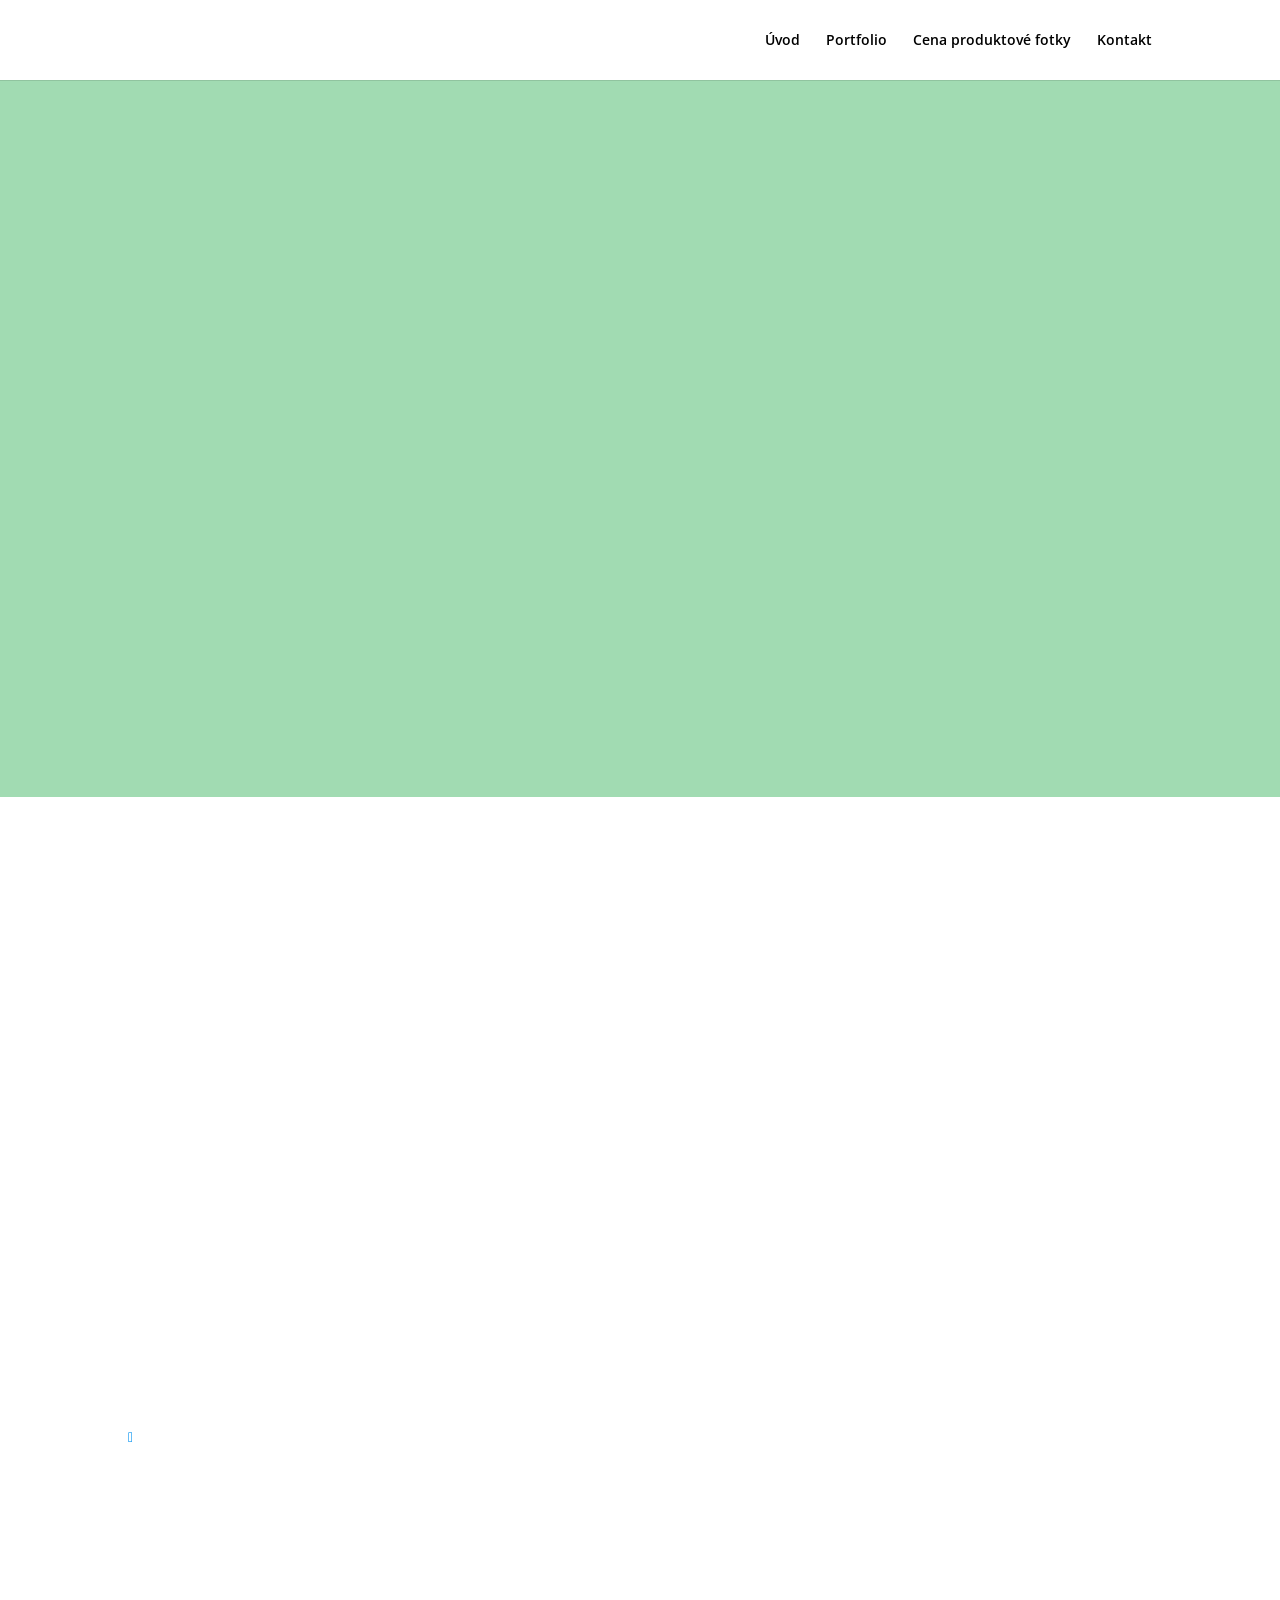
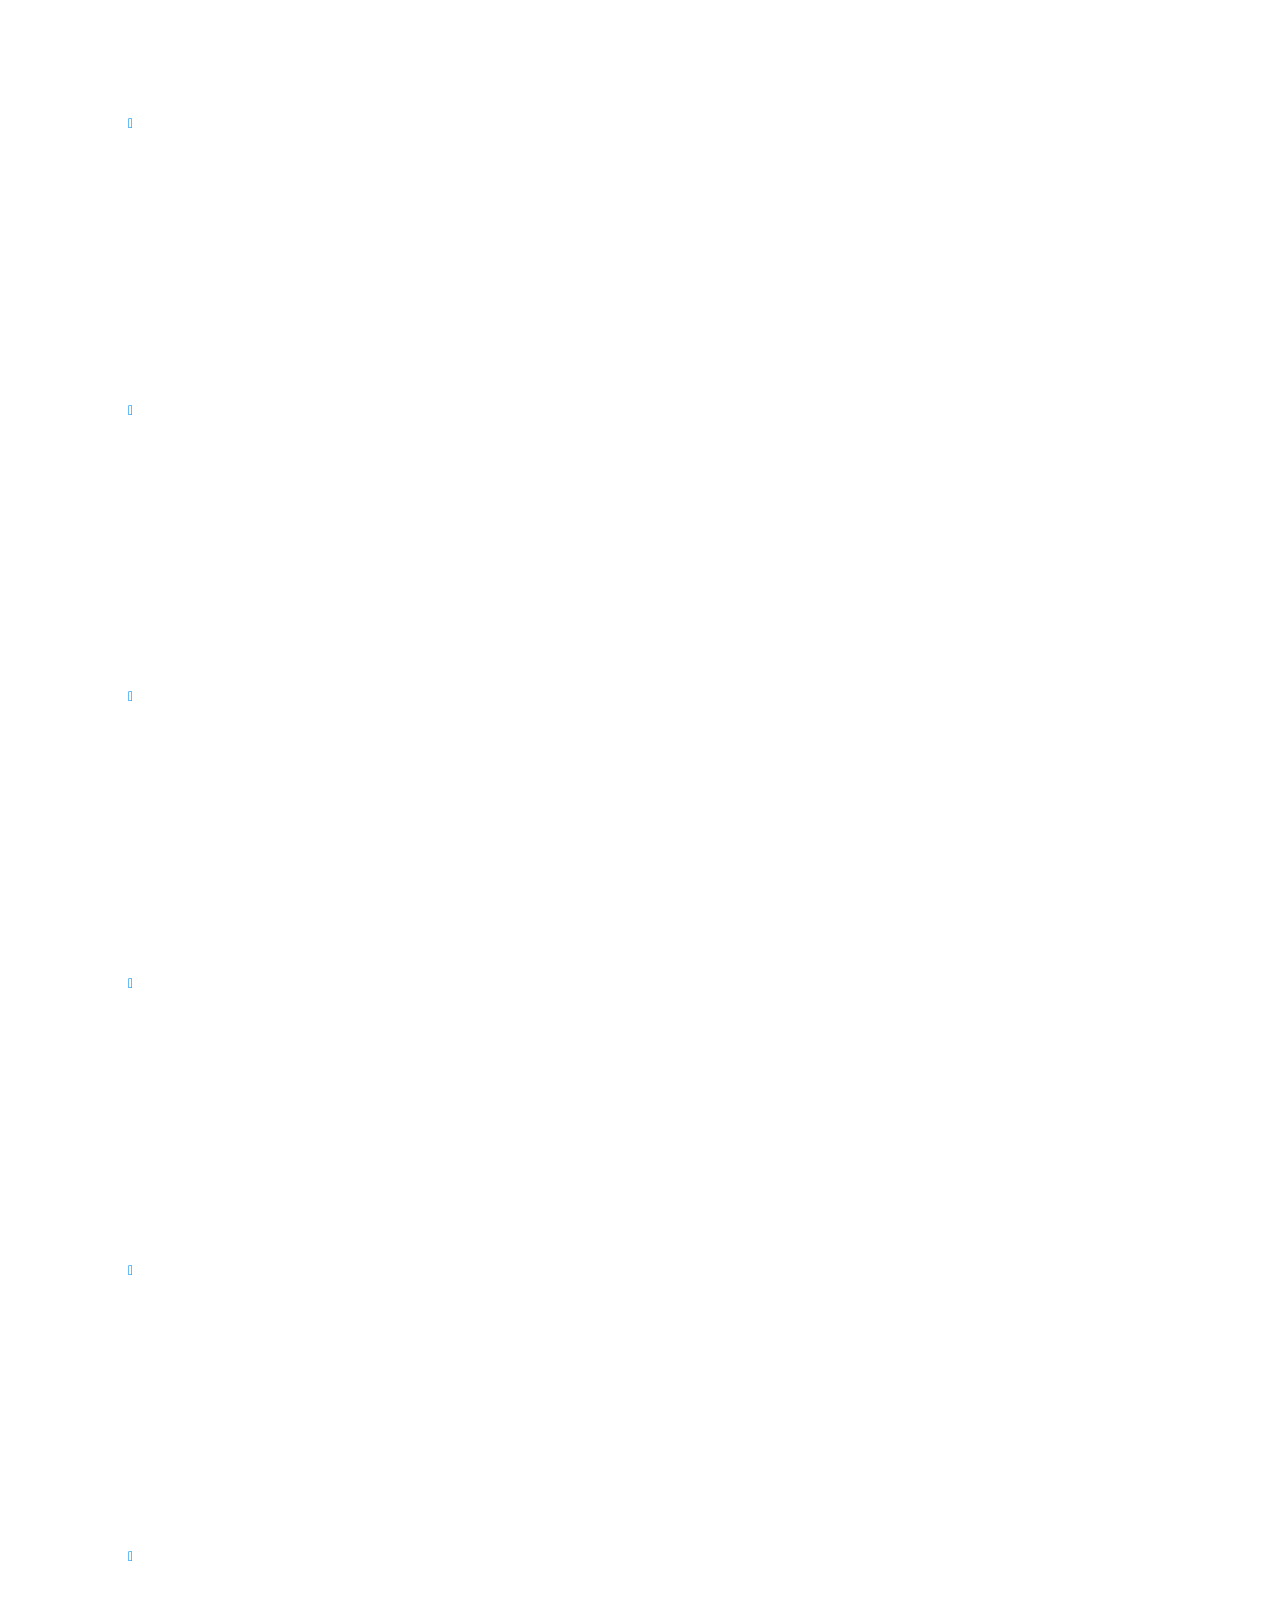
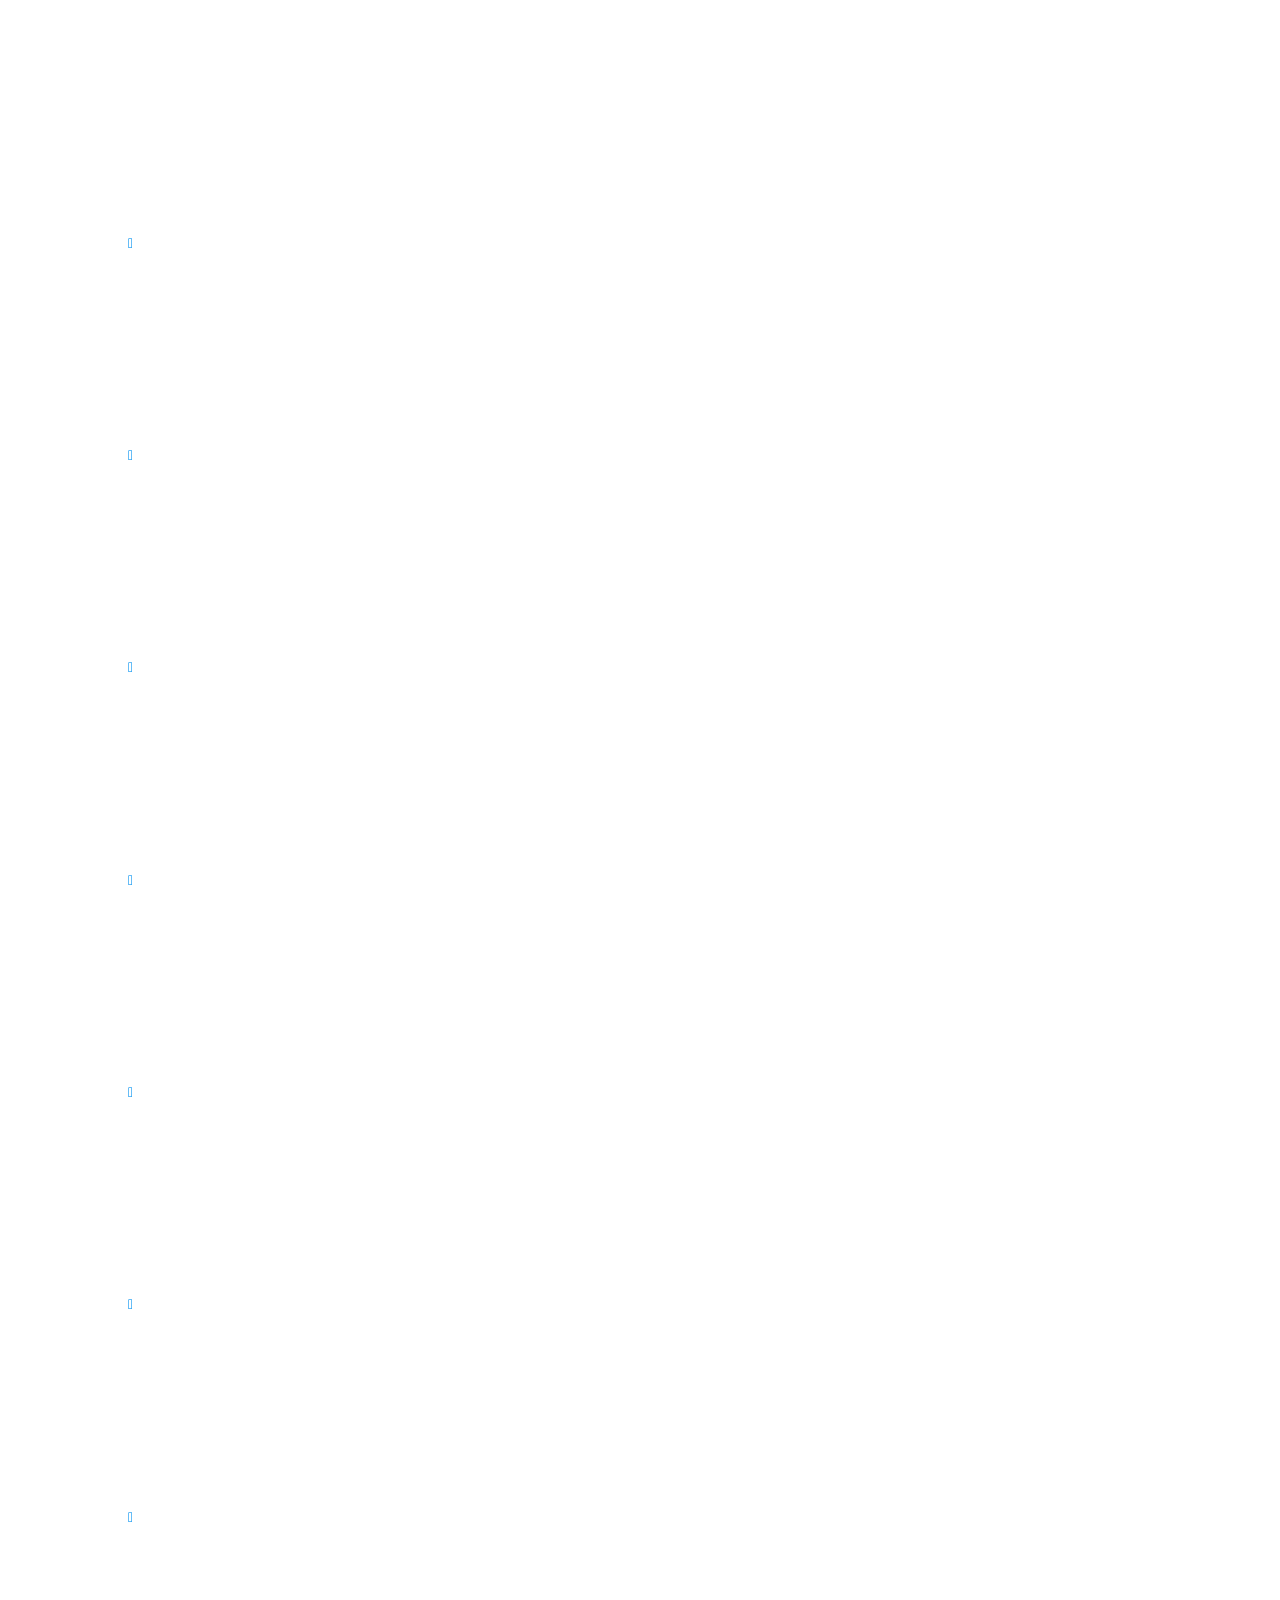
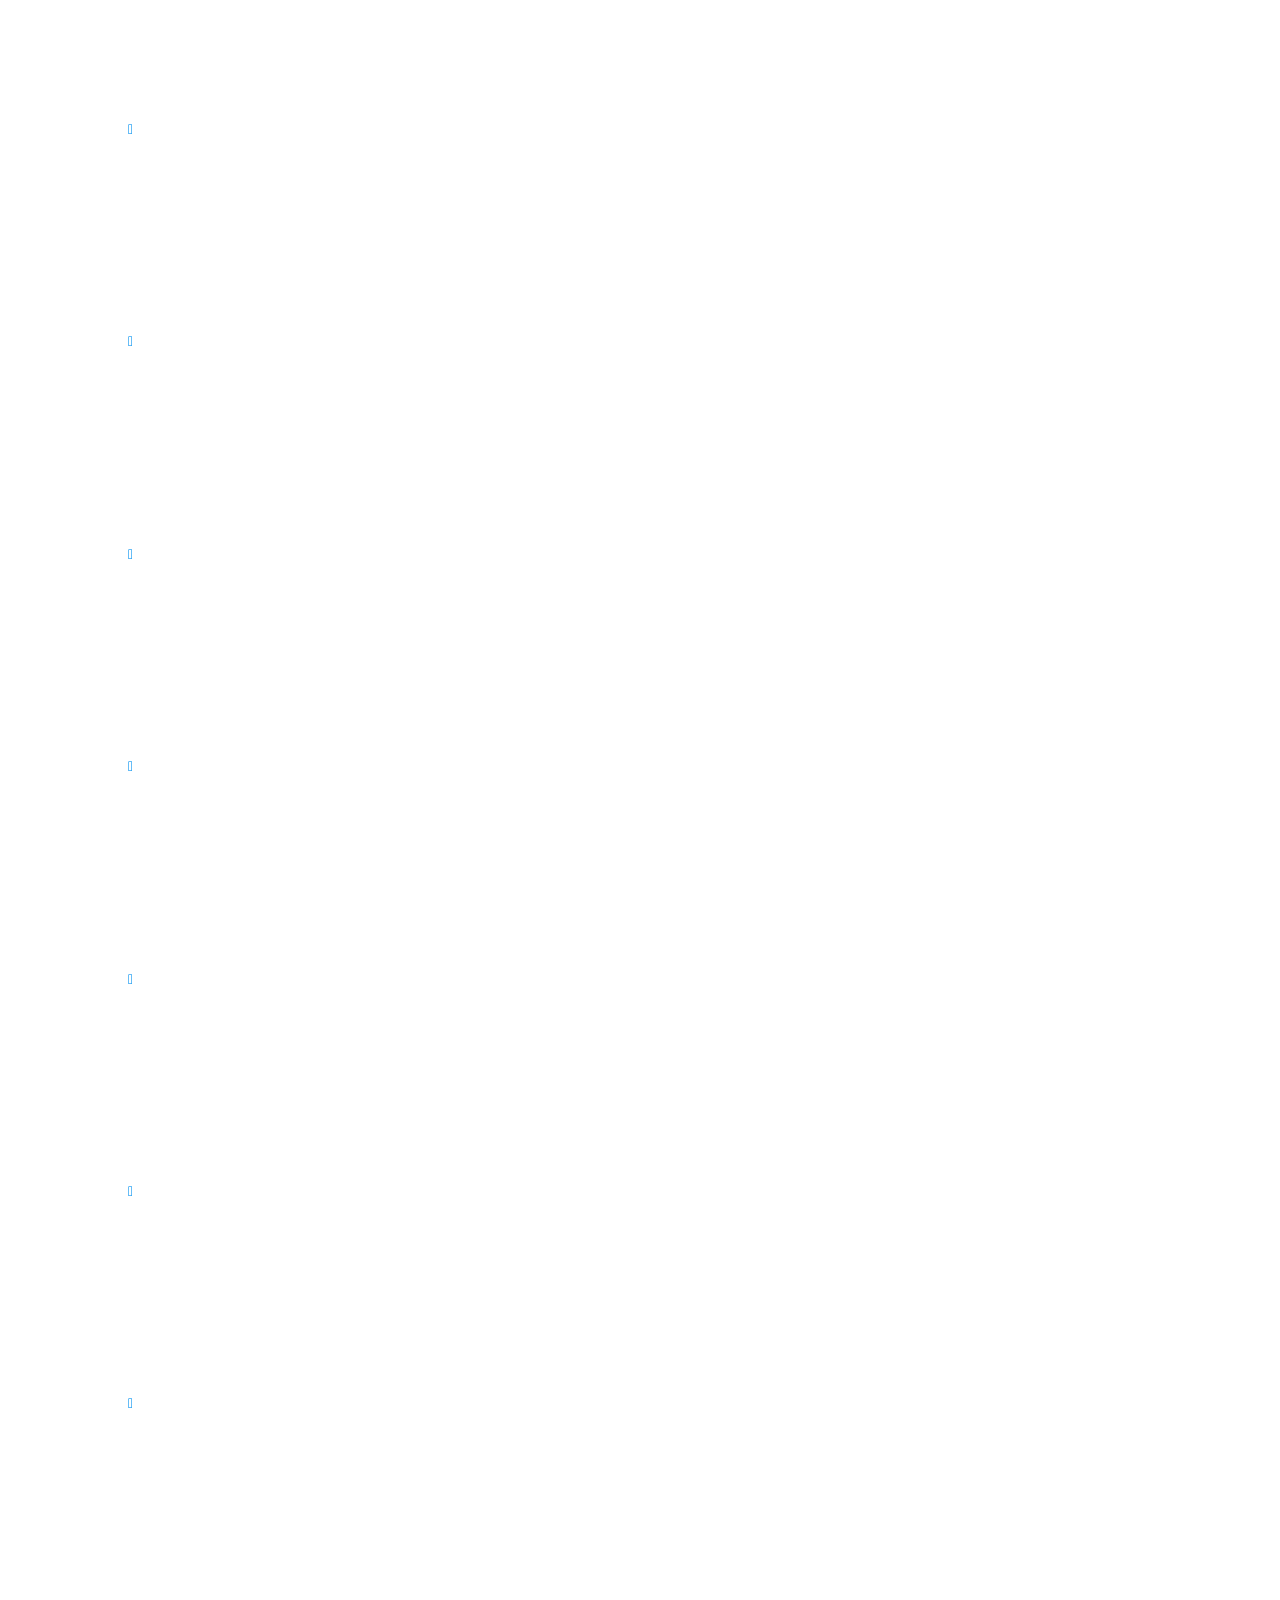
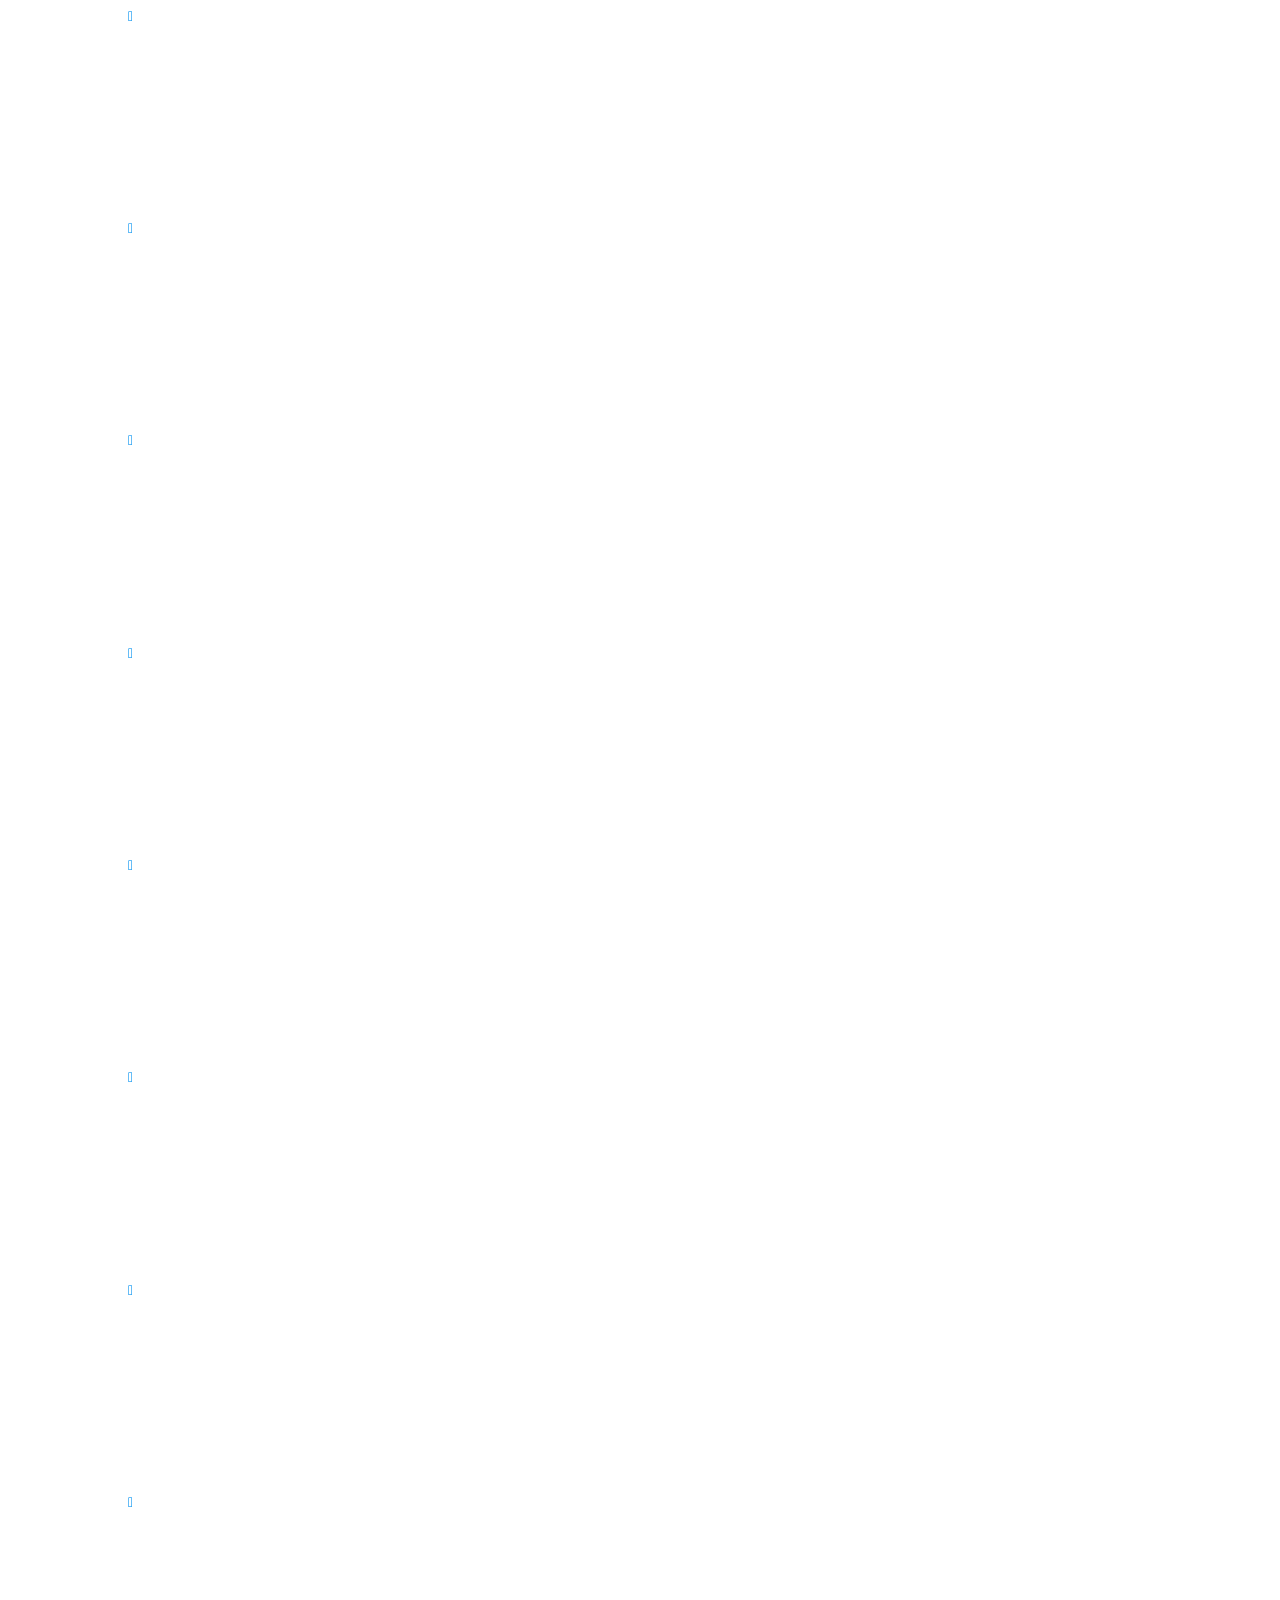
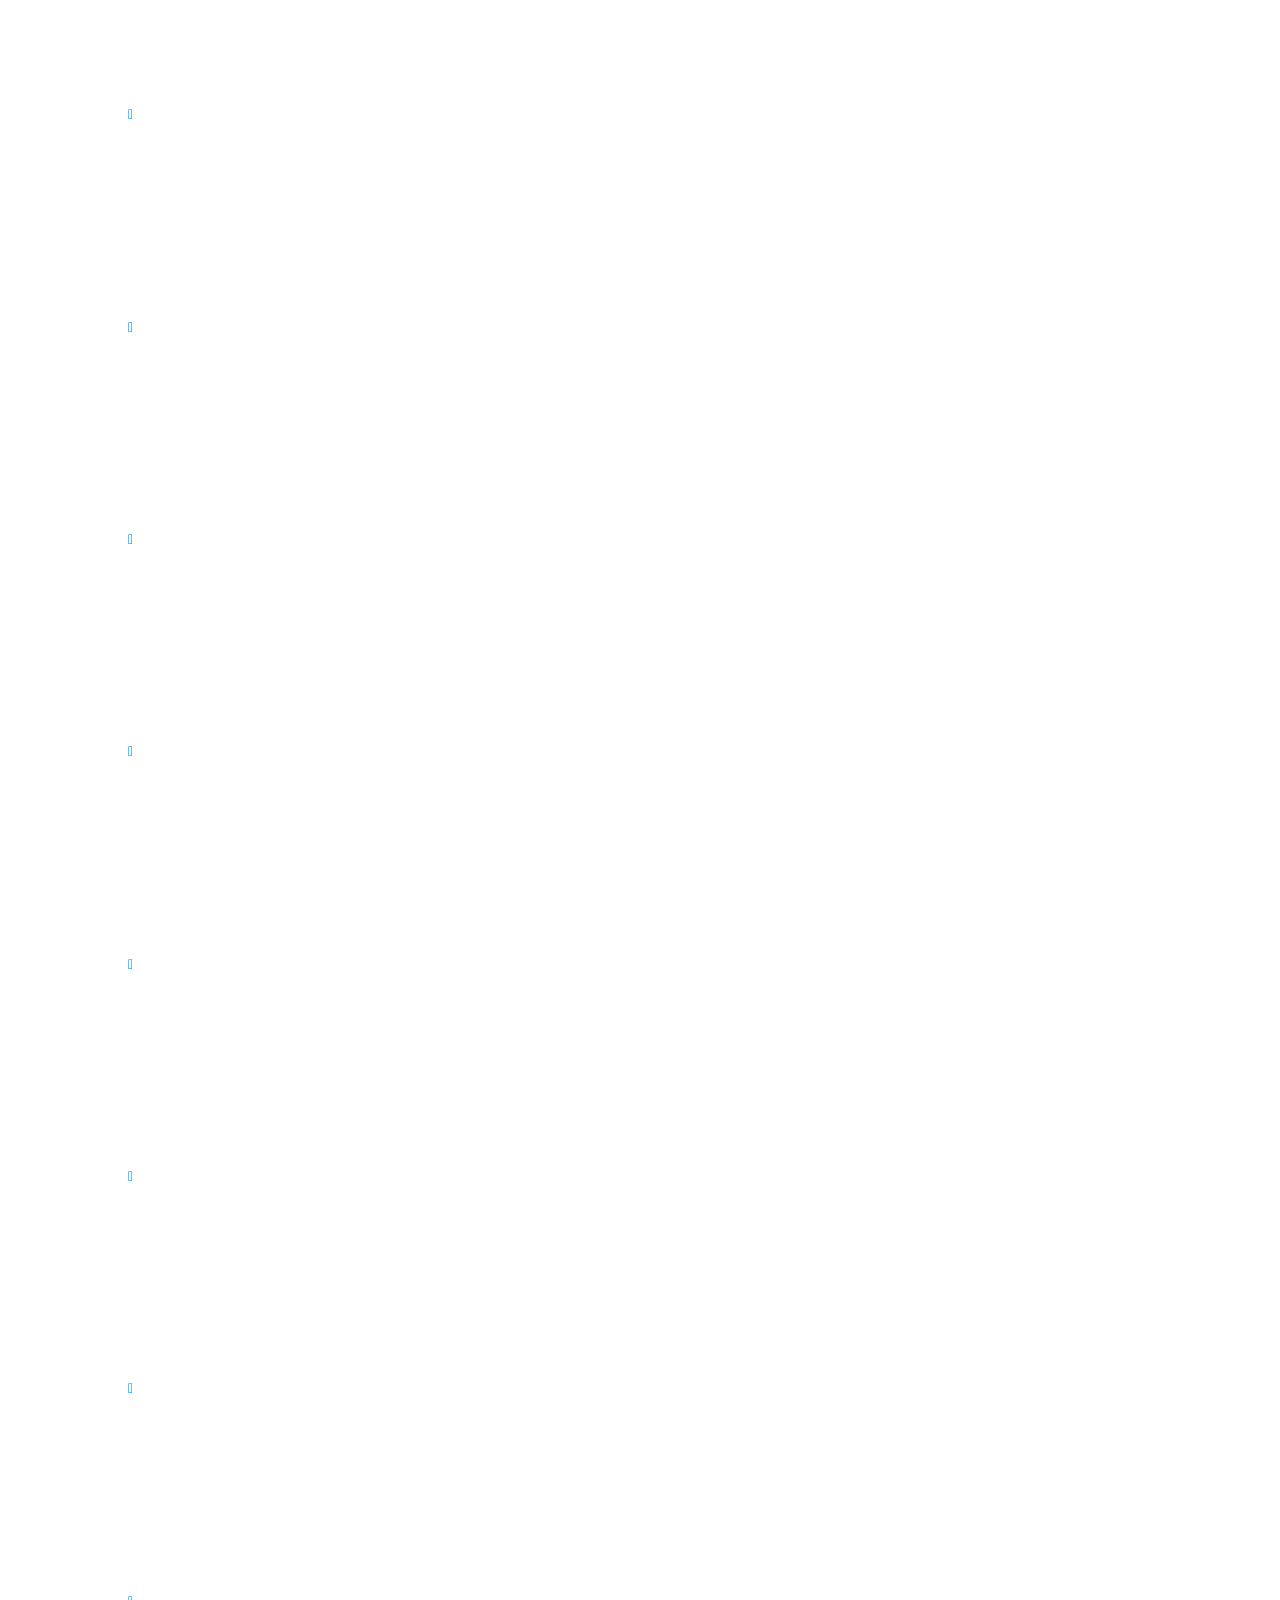
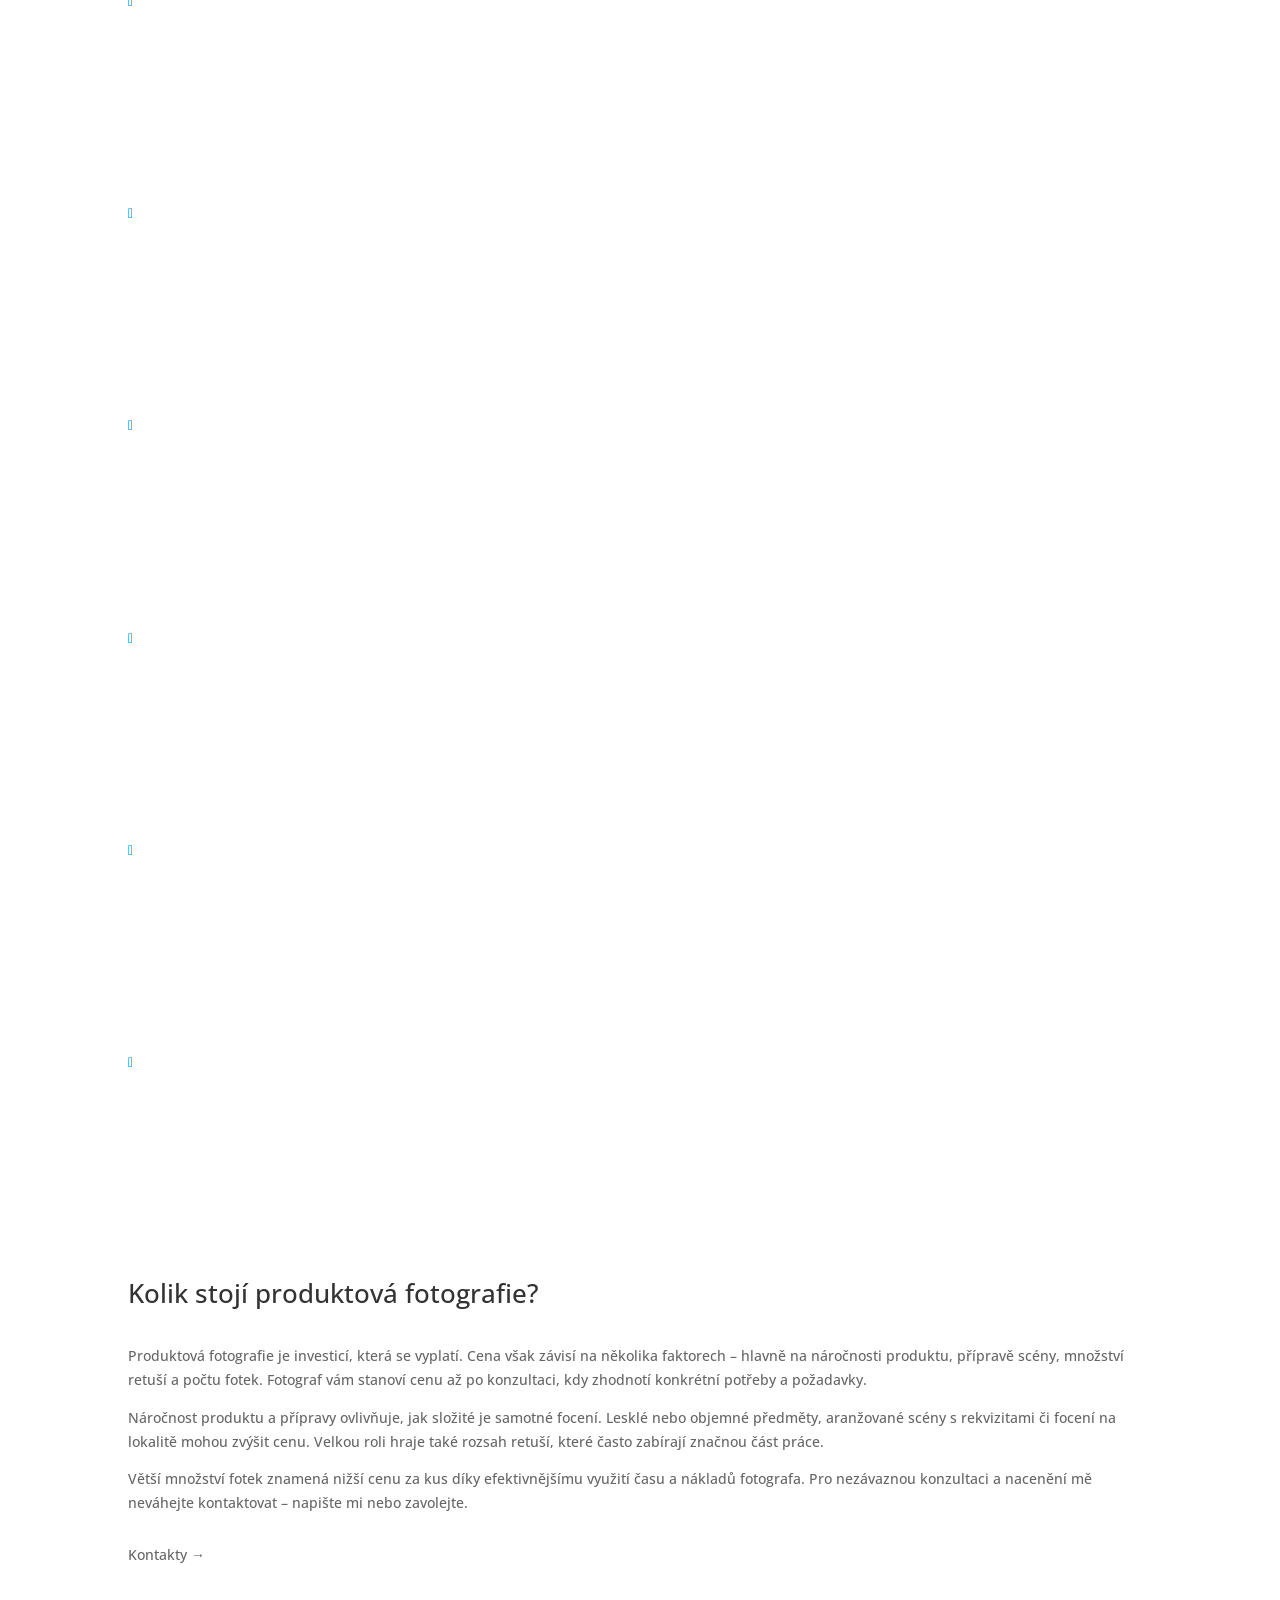
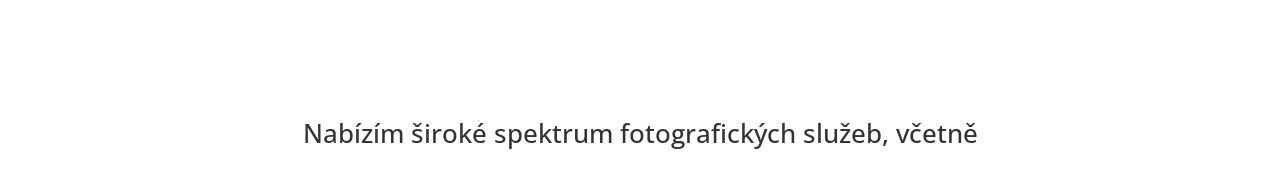
==== commit dff80b78: "Remove more sublinkis to akirathan.github.io" ====
--- a/docs/index.html
+++ b/docs/index.html
@@ -31,7 +31,7 @@
 		<meta name="twitter:description" content="Objevte umění produktové fotografie s Ondřejem Hofmanem. Vytvářím atraktivní vizuály, které zvýrazní krásu vašich produktů a zaujmou zákazníky." />
 		<meta name="twitter:image" content="https://hofman-photo.cz/wp-content/uploads/2024/10/240926_petra_kvetiny091.webp" />
 		<script type="application/ld+json" class="aioseo-schema">
-			{"@context":"https:\/\/schema.org","@graph":[{"@type":"BreadcrumbList","@id":"https:\/\/akirathan.github.io/hofman-photo/\/#breadcrumblist","itemListElement":[{"@type":"ListItem","@id":"https:\/\/akirathan.github.io/hofman-photo/\/#listItem","position":1,"name":"Dom\u016f"}]},{"@type":"Organization","@id":"https:\/\/akirathan.github.io/hofman-photo/\/#organization","name":"akirathan.github.io/hofman-photo/","url":"https:\/\/akirathan.github.io/hofman-photo/\/","telephone":"+420604690215","logo":{"@type":"ImageObject","url":"https:\/\/akirathan.github.io/hofman-photo/\/wp-content\/uploads\/2024\/10\/240926_petra_kvetiny091.webp","@id":"https:\/\/akirathan.github.io/hofman-photo/\/#organizationLogo","width":1200,"height":799},"image":{"@id":"https:\/\/akirathan.github.io/hofman-photo/\/#organizationLogo"}},{"@type":"WebPage","@id":"https:\/\/akirathan.github.io/hofman-photo/\/#webpage","url":"https:\/\/akirathan.github.io/hofman-photo/\/","name":"HOFMAN Photo produktov\u00e1 fotografie | akirathan.github.io/hofman-photo/","description":"Objevte um\u011bn\u00ed produktov\u00e9 fotografie s Ond\u0159ejem Hofmanem. Vytv\u00e1\u0159\u00edm atraktivn\u00ed vizu\u00e1ly, kter\u00e9 zv\u00fdrazn\u00ed kr\u00e1su va\u0161ich produkt\u016f a zaujmou z\u00e1kazn\u00edky.","inLanguage":"cs-CZ","isPartOf":{"@id":"https:\/\/akirathan.github.io/hofman-photo/\/#website"},"breadcrumb":{"@id":"https:\/\/akirathan.github.io/hofman-photo/\/#breadcrumblist"},"datePublished":"2024-10-07T14:31:20+00:00","dateModified":"2025-03-11T09:47:42+00:00"},{"@type":"WebSite","@id":"https:\/\/akirathan.github.io/hofman-photo/\/#website","url":"https:\/\/akirathan.github.io/hofman-photo/\/","name":"akirathan.github.io/hofman-photo/","inLanguage":"cs-CZ","publisher":{"@id":"https:\/\/akirathan.github.io/hofman-photo/\/#organization"}}]}
+			{"@context":"https:\/\/schema.org","@graph":[{"@type":"BreadcrumbList","@id":"https:\/\/hofman-photo.cz\/#breadcrumblist","itemListElement":[{"@type":"ListItem","@id":"https:\/\/hofman-photo.cz\/#listItem","position":1,"name":"Dom\u016f"}]},{"@type":"Organization","@id":"https:\/\/hofman-photo.cz\/#organization","name":"hofman-photo.cz","url":"https:\/\/hofman-photo.cz\/","telephone":"+420604690215","logo":{"@type":"ImageObject","url":"https:\/\/hofman-photo.cz\/wp-content\/uploads\/2024\/10\/240926_petra_kvetiny091.webp","@id":"https:\/\/hofman-photo.cz\/#organizationLogo","width":1200,"height":799},"image":{"@id":"https:\/\/hofman-photo.cz\/#organizationLogo"}},{"@type":"WebPage","@id":"https:\/\/hofman-photo.cz\/#webpage","url":"https:\/\/hofman-photo.cz\/","name":"HOFMAN Photo produktov\u00e1 fotografie | hofman-photo.cz","description":"Objevte um\u011bn\u00ed produktov\u00e9 fotografie s Ond\u0159ejem Hofmanem. Vytv\u00e1\u0159\u00edm atraktivn\u00ed vizu\u00e1ly, kter\u00e9 zv\u00fdrazn\u00ed kr\u00e1su va\u0161ich produkt\u016f a zaujmou z\u00e1kazn\u00edky.","inLanguage":"cs-CZ","isPartOf":{"@id":"https:\/\/hofman-photo.cz\/#website"},"breadcrumb":{"@id":"https:\/\/hofman-photo.cz\/#breadcrumblist"},"datePublished":"2024-10-07T14:31:20+00:00","dateModified":"2025-03-11T09:47:42+00:00"},{"@type":"WebSite","@id":"https:\/\/hofman-photo.cz\/#website","url":"https:\/\/hofman-photo.cz\/","name":"hofman-photo.cz","inLanguage":"cs-CZ","publisher":{"@id":"https:\/\/hofman-photo.cz\/#organization"}}]}
 		</script>
 		<!-- All in One SEO -->
 
@@ -63,8 +63,8 @@
 a,abbr,acronym,address,applet,b,big,blockquote,body,center,cite,code,dd,del,dfn,div,dl,dt,em,fieldset,font,form,h1,h2,h3,h4,h5,h6,html,i,iframe,img,ins,kbd,label,legend,li,object,ol,p,pre,q,s,samp,small,span,strike,strong,sub,sup,tt,u,ul,var{margin:0;padding:0;border:0;outline:0;font-size:100%;-ms-text-size-adjust:100%;-webkit-text-size-adjust:100%;vertical-align:baseline;background:transparent}body{line-height:1}ol,ul{list-style:none}blockquote,q{quotes:none}blockquote:after,blockquote:before,q:after,q:before{content:"";content:none}blockquote{margin:20px 0 30px;border-left:5px solid;padding-left:20px}:focus{outline:0}del{text-decoration:line-through}pre{overflow:auto;padding:10px}figure{margin:0}table{border-collapse:collapse;border-spacing:0}article,aside,footer,header,hgroup,nav,section{display:block}body{font-family:Open Sans,Arial,sans-serif;font-size:14px;color:#666;background-color:#fff;line-height:1.7em;font-weight:500;-webkit-font-smoothing:antialiased;-moz-osx-font-smoothing:grayscale}body.page-template-page-template-blank-php #page-container{padding-top:0!important}body.et_cover_background{background-size:cover!important;background-position:top!important;background-repeat:no-repeat!important;background-attachment:fixed}a{color:#2ea3f2}a,a:hover{text-decoration:none}p{padding-bottom:1em}p:not(.has-background):last-of-type{padding-bottom:0}p.et_normal_padding{padding-bottom:1em}strong{font-weight:700}cite,em,i{font-style:italic}code,pre{font-family:Courier New,monospace;margin-bottom:10px}ins{text-decoration:none}sub,sup{height:0;line-height:1;position:relative;vertical-align:baseline}sup{bottom:.8em}sub{top:.3em}dl{margin:0 0 1.5em}dl dt{font-weight:700}dd{margin-left:1.5em}blockquote p{padding-bottom:0}embed,iframe,object,video{max-width:100%}h1,h2,h3,h4,h5,h6{color:#333;padding-bottom:10px;line-height:1em;font-weight:500}h1 a,h2 a,h3 a,h4 a,h5 a,h6 a{color:inherit}h1{font-size:30px}h2{font-size:26px}h3{font-size:22px}h4{font-size:18px}h5{font-size:16px}h6{font-size:14px}input{-webkit-appearance:none}input[type=checkbox]{-webkit-appearance:checkbox}input[type=radio]{-webkit-appearance:radio}input.text,input.title,input[type=email],input[type=password],input[type=tel],input[type=text],select,textarea{background-color:#fff;border:1px solid #bbb;padding:2px;color:#4e4e4e}input.text:focus,input.title:focus,input[type=text]:focus,select:focus,textarea:focus{border-color:#2d3940;color:#3e3e3e}input.text,input.title,input[type=text],select,textarea{margin:0}textarea{padding:4px}button,input,select,textarea{font-family:inherit}img{max-width:100%;height:auto}.clear{clear:both}br.clear{margin:0;padding:0}.pagination{clear:both}#et_search_icon:hover,.et-social-icon a:hover,.et_password_protected_form .et_submit_button,.form-submit .et_pb_buttontton.alt.disabled,.nav-single a,.posted_in a{color:#2ea3f2}.et-search-form,blockquote{border-color:#2ea3f2}#main-content{background-color:#fff}.container{width:80%;max-width:1080px;margin:auto;position:relative}body:not(.et-tb) #main-content .container,body:not(.et-tb-has-header) #main-content .container{padding-top:58px}.et_full_width_page #main-content .container:before{display:none}.main_title{margin-bottom:20px}.et_password_protected_form .et_submit_button:hover,.form-submit .et_pb_button:hover{background:rgba(0,0,0,.05)}.et_button_icon_visible .et_pb_button{padding-right:2em;padding-left:.7em}.et_button_icon_visible .et_pb_button:after{opacity:1;margin-left:0}.et_button_left .et_pb_button:hover:after{left:.15em}.et_button_left .et_pb_button:after{margin-left:0;left:1em}.et_button_icon_visible.et_button_left .et_pb_button,.et_button_left .et_pb_button:hover,.et_button_left .et_pb_module .et_pb_button:hover{padding-left:2em;padding-right:.7em}.et_button_icon_visible.et_button_left .et_pb_button:after,.et_button_left .et_pb_button:hover:after{left:.15em}.et_password_protected_form .et_submit_button:hover,.form-submit .et_pb_button:hover{padding:.3em 1em}.et_button_no_icon .et_pb_button:after{display:none}.et_button_no_icon.et_button_icon_visible.et_button_left .et_pb_button,.et_button_no_icon.et_button_left .et_pb_button:hover,.et_button_no_icon .et_pb_button,.et_button_no_icon .et_pb_button:hover{padding:.3em 1em!important}.et_button_custom_icon .et_pb_button:after{line-height:1.7em}.et_button_custom_icon.et_button_icon_visible .et_pb_button:after,.et_button_custom_icon .et_pb_button:hover:after{margin-left:.3em}#left-area .post_format-post-format-gallery .wp-block-gallery:first-of-type{padding:0;margin-bottom:-16px}.entry-content table:not(.variations){border:1px solid #eee;margin:0 0 15px;text-align:left;width:100%}.entry-content thead th,.entry-content tr th{color:#555;font-weight:700;padding:9px 24px}.entry-content tr td{border-top:1px solid #eee;padding:6px 24px}#left-area ul,.entry-content ul,.et-l--body ul,.et-l--footer ul,.et-l--header ul{list-style-type:disc;padding:0 0 23px 1em;line-height:26px}#left-area ol,.entry-content ol,.et-l--body ol,.et-l--footer ol,.et-l--header ol{list-style-type:decimal;list-style-position:inside;padding:0 0 23px;line-height:26px}#left-area ul li ul,.entry-content ul li ol{padding:2px 0 2px 20px}#left-area ol li ul,.entry-content ol li ol,.et-l--body ol li ol,.et-l--footer ol li ol,.et-l--header ol li ol{padding:2px 0 2px 35px}#left-area ul.wp-block-gallery{display:-webkit-box;display:-ms-flexbox;display:flex;-ms-flex-wrap:wrap;flex-wrap:wrap;list-style-type:none;padding:0}#left-area ul.products{padding:0!important;line-height:1.7!important;list-style:none!important}.gallery-item a{display:block}.gallery-caption,.gallery-item a{width:90%}#wpadminbar{z-index:100001}#left-area .post-meta{font-size:14px;padding-bottom:15px}#left-area .post-meta a{text-decoration:none;color:#666}#left-area .et_featured_image{padding-bottom:7px}.single .post{padding-bottom:25px}body.single .et_audio_content{margin-bottom:-6px}.nav-single a{text-decoration:none;color:#2ea3f2;font-size:14px;font-weight:400}.nav-previous{float:left}.nav-next{float:right}.et_password_protected_form p input{background-color:#eee;border:none!important;width:100%!important;border-radius:0!important;font-size:14px;color:#999!important;padding:16px!important;-webkit-box-sizing:border-box;box-sizing:border-box}.et_password_protected_form label{display:none}.et_password_protected_form .et_submit_button{font-family:inherit;display:block;float:right;margin:8px auto 0;cursor:pointer}.post-password-required p.nocomments.container{max-width:100%}.post-password-required p.nocomments.container:before{display:none}.aligncenter,div.post .new-post .aligncenter{display:block;margin-left:auto;margin-right:auto}.wp-caption{border:1px solid #ddd;text-align:center;background-color:#f3f3f3;margin-bottom:10px;max-width:96%;padding:8px}.wp-caption.alignleft{margin:0 30px 20px 0}.wp-caption.alignright{margin:0 0 20px 30px}.wp-caption img{margin:0;padding:0;border:0}.wp-caption p.wp-caption-text{font-size:12px;padding:0 4px 5px;margin:0}.alignright{float:right}.alignleft{float:left}img.alignleft{display:inline;float:left;margin-right:15px}img.alignright{display:inline;float:right;margin-left:15px}.page.et_pb_pagebuilder_layout #main-content{background-color:transparent}body #main-content .et_builder_inner_content>h1,body #main-content .et_builder_inner_content>h2,body #main-content .et_builder_inner_content>h3,body #main-content .et_builder_inner_content>h4,body #main-content .et_builder_inner_content>h5,body #main-content .et_builder_inner_content>h6{line-height:1.4em}body #main-content .et_builder_inner_content>p{line-height:1.7em}.wp-block-pullquote{margin:20px 0 30px}.wp-block-pullquote.has-background blockquote{border-left:none}.wp-block-group.has-background{padding:1.5em 1.5em .5em}@media (min-width:981px){#left-area{width:79.125%;padding-bottom:23px}#main-content .container:before{content:"";position:absolute;top:0;height:100%;width:1px;background-color:#e2e2e2}.et_full_width_page #left-area,.et_no_sidebar #left-area{float:none;width:100%!important}.et_full_width_page #left-area{padding-bottom:0}.et_no_sidebar #main-content .container:before{display:none}}@media (max-width:980px){#page-container{padding-top:80px}.et-tb #page-container,.et-tb-has-header #page-container{padding-top:0!important}#left-area,#sidebar{width:100%!important}#main-content .container:before{display:none!important}.et_full_width_page .et_gallery_item:nth-child(4n+1){clear:none}}@media print{#page-container{padding-top:0!important}}#wp-admin-bar-et-use-visual-builder a:before{font-family:ETmodules!important;content:"\e625";font-size:30px!important;width:28px;margin-top:-3px;color:#974df3!important}#wp-admin-bar-et-use-visual-builder:hover a:before{color:#fff!important}#wp-admin-bar-et-use-visual-builder:hover a,#wp-admin-bar-et-use-visual-builder a:hover{transition:background-color .5s ease;-webkit-transition:background-color .5s ease;-moz-transition:background-color .5s ease;background-color:#7e3bd0!important;color:#fff!important}* html .clearfix,:first-child+html .clearfix{zoom:1}.iphone .et_pb_section_video_bg video::-webkit-media-controls-start-playback-button{display:none!important;-webkit-appearance:none}.et_mobile_device .et_pb_section_parallax .et_pb_parallax_css{background-attachment:scroll}.et-social-facebook a.icon:before{content:"\e093"}.et-social-twitter a.icon:before{content:"\e094"}.et-social-google-plus a.icon:before{content:"\e096"}.et-social-instagram a.icon:before{content:"\e09a"}.et-social-rss a.icon:before{content:"\e09e"}.ai1ec-single-event:after{content:" ";display:table;clear:both}.evcal_event_details .evcal_evdata_cell .eventon_details_shading_bot.eventon_details_shading_bot{z-index:3}.wp-block-divi-layout{margin-bottom:1em}*{-webkit-box-sizing:border-box;box-sizing:border-box}#et-info-email:before,#et-info-phone:before,#et_search_icon:before,.comment-reply-link:after,.et-cart-info span:before,.et-pb-arrow-next:before,.et-pb-arrow-prev:before,.et-social-icon a:before,.et_audio_container .mejs-playpause-button button:before,.et_audio_container .mejs-volume-button button:before,.et_overlay:before,.et_password_protected_form .et_submit_button:after,.et_pb_button:after,.et_pb_contact_reset:after,.et_pb_contact_submit:after,.et_pb_font_icon:before,.et_pb_newsletter_button:after,.et_pb_pricing_table_button:after,.et_pb_promo_button:after,.et_pb_testimonial:before,.et_pb_toggle_title:before,.form-submit .et_pb_button:after,.mobile_menu_bar:before,a.et_pb_more_button:after{font-family:ETmodules!important;speak:none;font-style:normal;font-weight:400;-webkit-font-feature-settings:normal;font-feature-settings:normal;font-variant:normal;text-transform:none;line-height:1;-webkit-font-smoothing:antialiased;-moz-osx-font-smoothing:grayscale;text-shadow:0 0;direction:ltr}.et-pb-icon,.et_pb_custom_button_icon.et_pb_button:after,.et_pb_login .et_pb_custom_button_icon.et_pb_button:after,.et_pb_woo_custom_button_icon .button.et_pb_custom_button_icon.et_pb_button:after,.et_pb_woo_custom_button_icon .button.et_pb_custom_button_icon.et_pb_button:hover:after{content:attr(data-icon)}.et-pb-icon{font-family:ETmodules;speak:none;font-weight:400;-webkit-font-feature-settings:normal;font-feature-settings:normal;font-variant:normal;text-transform:none;line-height:1;-webkit-font-smoothing:antialiased;font-size:96px;font-style:normal;display:inline-block;-webkit-box-sizing:border-box;box-sizing:border-box;direction:ltr}#et-ajax-saving{display:none;-webkit-transition:background .3s,-webkit-box-shadow .3s;transition:background .3s,-webkit-box-shadow .3s;transition:background .3s,box-shadow .3s;transition:background .3s,box-shadow .3s,-webkit-box-shadow .3s;-webkit-box-shadow:rgba(0,139,219,.247059) 0 0 60px;box-shadow:0 0 60px rgba(0,139,219,.247059);position:fixed;top:50%;left:50%;width:50px;height:50px;background:#fff;border-radius:50px;margin:-25px 0 0 -25px;z-index:999999;text-align:center}#et-ajax-saving img{margin:9px}.et-safe-mode-indicator,.et-safe-mode-indicator:focus,.et-safe-mode-indicator:hover{-webkit-box-shadow:0 5px 10px rgba(41,196,169,.15);box-shadow:0 5px 10px rgba(41,196,169,.15);background:#29c4a9;color:#fff;font-size:14px;font-weight:600;padding:12px;line-height:16px;border-radius:3px;position:fixed;bottom:30px;right:30px;z-index:999999;text-decoration:none;font-family:Open Sans,sans-serif;-webkit-font-smoothing:antialiased;-moz-osx-font-smoothing:grayscale}.et_pb_button{font-size:20px;font-weight:500;padding:.3em 1em;line-height:1.7em!important;background-color:transparent;background-size:cover;background-position:50%;background-repeat:no-repeat;border:2px solid;border-radius:3px;-webkit-transition-duration:.2s;transition-duration:.2s;-webkit-transition-property:all!important;transition-property:all!important}.et_pb_button,.et_pb_button_inner{position:relative}.et_pb_button:hover,.et_pb_module .et_pb_button:hover{border:2px solid transparent;padding:.3em 2em .3em .7em}.et_pb_button:hover{background-color:hsla(0,0%,100%,.2)}.et_pb_bg_layout_light.et_pb_button:hover,.et_pb_bg_layout_light .et_pb_button:hover{background-color:rgba(0,0,0,.05)}.et_pb_button:after,.et_pb_button:before{font-size:32px;line-height:1em;content:"\35";opacity:0;position:absolute;margin-left:-1em;-webkit-transition:all .2s;transition:all .2s;text-transform:none;-webkit-font-feature-settings:"kern" off;font-feature-settings:"kern" off;font-variant:none;font-style:normal;font-weight:400;text-shadow:none}.et_pb_button.et_hover_enabled:hover:after,.et_pb_button.et_pb_hovered:hover:after{-webkit-transition:none!important;transition:none!important}.et_pb_button:before{display:none}.et_pb_button:hover:after{opacity:1;margin-left:0}.et_pb_column_1_3 h1,.et_pb_column_1_4 h1,.et_pb_column_1_5 h1,.et_pb_column_1_6 h1,.et_pb_column_2_5 h1{font-size:26px}.et_pb_column_1_3 h2,.et_pb_column_1_4 h2,.et_pb_column_1_5 h2,.et_pb_column_1_6 h2,.et_pb_column_2_5 h2{font-size:23px}.et_pb_column_1_3 h3,.et_pb_column_1_4 h3,.et_pb_column_1_5 h3,.et_pb_column_1_6 h3,.et_pb_column_2_5 h3{font-size:20px}.et_pb_column_1_3 h4,.et_pb_column_1_4 h4,.et_pb_column_1_5 h4,.et_pb_column_1_6 h4,.et_pb_column_2_5 h4{font-size:18px}.et_pb_column_1_3 h5,.et_pb_column_1_4 h5,.et_pb_column_1_5 h5,.et_pb_column_1_6 h5,.et_pb_column_2_5 h5{font-size:16px}.et_pb_column_1_3 h6,.et_pb_column_1_4 h6,.et_pb_column_1_5 h6,.et_pb_column_1_6 h6,.et_pb_column_2_5 h6{font-size:15px}.et_pb_bg_layout_dark,.et_pb_bg_layout_dark h1,.et_pb_bg_layout_dark h2,.et_pb_bg_layout_dark h3,.et_pb_bg_layout_dark h4,.et_pb_bg_layout_dark h5,.et_pb_bg_layout_dark h6{color:#fff!important}.et_pb_module.et_pb_text_align_left{text-align:left}.et_pb_module.et_pb_text_align_center{text-align:center}.et_pb_module.et_pb_text_align_right{text-align:right}.et_pb_module.et_pb_text_align_justified{text-align:justify}.clearfix:after{visibility:hidden;display:block;font-size:0;content:" ";clear:both;height:0}.et_pb_bg_layout_light .et_pb_more_button{color:#2ea3f2}.et_builder_inner_content{position:relative;z-index:1}header .et_builder_inner_content{z-index:2}.et_pb_css_mix_blend_mode_passthrough{mix-blend-mode:unset!important}.et_pb_image_container{margin:-20px -20px 29px}.et_pb_module_inner{position:relative}.et_hover_enabled_preview{z-index:2}.et_hover_enabled:hover{position:relative;z-index:2}.et_pb_all_tabs,.et_pb_module,.et_pb_posts_nav a,.et_pb_tab,.et_pb_with_background{position:relative;background-size:cover;background-position:50%;background-repeat:no-repeat}.et_pb_background_mask,.et_pb_background_pattern{bottom:0;left:0;position:absolute;right:0;top:0}.et_pb_background_mask{background-size:calc(100% + 2px) calc(100% + 2px);background-repeat:no-repeat;background-position:50%;overflow:hidden}.et_pb_background_pattern{background-position:0 0;background-repeat:repeat}.et_pb_with_border{position:relative;border:0 solid #333}.post-password-required .et_pb_row{padding:0;width:100%}.post-password-required .et_password_protected_form{min-height:0}body.et_pb_pagebuilder_layout.et_pb_show_title .post-password-required .et_password_protected_form h1,body:not(.et_pb_pagebuilder_layout) .post-password-required .et_password_protected_form h1{display:none}.et_pb_no_bg{padding:0!important}.et_overlay.et_pb_inline_icon:before,.et_pb_inline_icon:before{content:attr(data-icon)}.et_pb_more_button{color:inherit;text-shadow:none;text-decoration:none;display:inline-block;margin-top:20px}.et_parallax_bg_wrap{overflow:hidden;position:absolute;top:0;right:0;bottom:0;left:0}.et_parallax_bg{background-repeat:no-repeat;background-position:top;background-size:cover;position:absolute;bottom:0;left:0;width:100%;height:100%;display:block}.et_parallax_bg.et_parallax_bg__hover,.et_parallax_bg.et_parallax_bg_phone,.et_parallax_bg.et_parallax_bg_tablet,.et_parallax_gradient.et_parallax_gradient__hover,.et_parallax_gradient.et_parallax_gradient_phone,.et_parallax_gradient.et_parallax_gradient_tablet,.et_pb_section_parallax_hover:hover .et_parallax_bg:not(.et_parallax_bg__hover),.et_pb_section_parallax_hover:hover .et_parallax_gradient:not(.et_parallax_gradient__hover){display:none}.et_pb_section_parallax_hover:hover .et_parallax_bg.et_parallax_bg__hover,.et_pb_section_parallax_hover:hover .et_parallax_gradient.et_parallax_gradient__hover{display:block}.et_parallax_gradient{bottom:0;display:block;left:0;position:absolute;right:0;top:0}.et_pb_module.et_pb_section_parallax,.et_pb_posts_nav a.et_pb_section_parallax,.et_pb_tab.et_pb_section_parallax{position:relative}.et_pb_section_parallax .et_pb_parallax_css,.et_pb_slides .et_parallax_bg.et_pb_parallax_css{background-attachment:fixed}body.et-bfb .et_pb_section_parallax .et_pb_parallax_css,body.et-bfb .et_pb_slides .et_parallax_bg.et_pb_parallax_css{background-attachment:scroll;bottom:auto}.et_pb_section_parallax.et_pb_column .et_pb_module,.et_pb_section_parallax.et_pb_row .et_pb_column,.et_pb_section_parallax.et_pb_row .et_pb_module{z-index:9;position:relative}.et_pb_more_button:hover:after{opacity:1;margin-left:0}.et_pb_preload .et_pb_section_video_bg,.et_pb_preload>div{visibility:hidden}.et_pb_preload,.et_pb_section.et_pb_section_video.et_pb_preload{position:relative;background:#464646!important}.et_pb_preload:before{content:"";position:absolute;top:50%;left:50%;background:url(https://hofman-photo.cz/wp-content/themes/Divi/includes/builder/styles/images/preloader.gif) no-repeat;border-radius:32px;width:32px;height:32px;margin:-16px 0 0 -16px}.box-shadow-overlay{position:absolute;top:0;left:0;width:100%;height:100%;z-index:10;pointer-events:none}.et_pb_section>.box-shadow-overlay~.et_pb_row{z-index:11}body.safari .section_has_divider{will-change:transform}.et_pb_row>.box-shadow-overlay{z-index:8}.has-box-shadow-overlay{position:relative}.et_clickable{cursor:pointer}.screen-reader-text{border:0;clip:rect(1px,1px,1px,1px);-webkit-clip-path:inset(50%);clip-path:inset(50%);height:1px;margin:-1px;overflow:hidden;padding:0;position:absolute!important;width:1px;word-wrap:normal!important}.et_multi_view_hidden,.et_multi_view_hidden_image{display:none!important}@keyframes multi-view-image-fade{0%{opacity:0}10%{opacity:.1}20%{opacity:.2}30%{opacity:.3}40%{opacity:.4}50%{opacity:.5}60%{opacity:.6}70%{opacity:.7}80%{opacity:.8}90%{opacity:.9}to{opacity:1}}.et_multi_view_image__loading{visibility:hidden}.et_multi_view_image__loaded{-webkit-animation:multi-view-image-fade .5s;animation:multi-view-image-fade .5s}#et-pb-motion-effects-offset-tracker{visibility:hidden!important;opacity:0;position:absolute;top:0;left:0}.et-pb-before-scroll-animation{opacity:0}header.et-l.et-l--header:after{clear:both;display:block;content:""}.et_pb_module{-webkit-animation-timing-function:linear;animation-timing-function:linear;-webkit-animation-duration:.2s;animation-duration:.2s}@-webkit-keyframes fadeBottom{0%{opacity:0;-webkit-transform:translateY(10%);transform:translateY(10%)}to{opacity:1;-webkit-transform:translateY(0);transform:translateY(0)}}@keyframes fadeBottom{0%{opacity:0;-webkit-transform:translateY(10%);transform:translateY(10%)}to{opacity:1;-webkit-transform:translateY(0);transform:translateY(0)}}@-webkit-keyframes fadeLeft{0%{opacity:0;-webkit-transform:translateX(-10%);transform:translateX(-10%)}to{opacity:1;-webkit-transform:translateX(0);transform:translateX(0)}}@keyframes fadeLeft{0%{opacity:0;-webkit-transform:translateX(-10%);transform:translateX(-10%)}to{opacity:1;-webkit-transform:translateX(0);transform:translateX(0)}}@-webkit-keyframes fadeRight{0%{opacity:0;-webkit-transform:translateX(10%);transform:translateX(10%)}to{opacity:1;-webkit-transform:translateX(0);transform:translateX(0)}}@keyframes fadeRight{0%{opacity:0;-webkit-transform:translateX(10%);transform:translateX(10%)}to{opacity:1;-webkit-transform:translateX(0);transform:translateX(0)}}@-webkit-keyframes fadeTop{0%{opacity:0;-webkit-transform:translateY(-10%);transform:translateY(-10%)}to{opacity:1;-webkit-transform:translateX(0);transform:translateX(0)}}@keyframes fadeTop{0%{opacity:0;-webkit-transform:translateY(-10%);transform:translateY(-10%)}to{opacity:1;-webkit-transform:translateX(0);transform:translateX(0)}}@-webkit-keyframes fadeIn{0%{opacity:0}to{opacity:1}}@keyframes fadeIn{0%{opacity:0}to{opacity:1}}.et-waypoint:not(.et_pb_counters){opacity:0}@media (min-width:981px){.et_pb_section.et_section_specialty div.et_pb_row .et_pb_column .et_pb_column .et_pb_module.et-last-child,.et_pb_section.et_section_specialty div.et_pb_row .et_pb_column .et_pb_column .et_pb_module:last-child,.et_pb_section.et_section_specialty div.et_pb_row .et_pb_column .et_pb_row_inner .et_pb_column .et_pb_module.et-last-child,.et_pb_section.et_section_specialty div.et_pb_row .et_pb_column .et_pb_row_inner .et_pb_column .et_pb_module:last-child,.et_pb_section div.et_pb_row .et_pb_column .et_pb_module.et-last-child,.et_pb_section div.et_pb_row .et_pb_column .et_pb_module:last-child{margin-bottom:0}}@media (max-width:980px){.et_overlay.et_pb_inline_icon_tablet:before,.et_pb_inline_icon_tablet:before{content:attr(data-icon-tablet)}.et_parallax_bg.et_parallax_bg_tablet_exist,.et_parallax_gradient.et_parallax_gradient_tablet_exist{display:none}.et_parallax_bg.et_parallax_bg_tablet,.et_parallax_gradient.et_parallax_gradient_tablet{display:block}.et_pb_column .et_pb_module{margin-bottom:30px}.et_pb_row .et_pb_column .et_pb_module.et-last-child,.et_pb_row .et_pb_column .et_pb_module:last-child,.et_section_specialty .et_pb_row .et_pb_column .et_pb_module.et-last-child,.et_section_specialty .et_pb_row .et_pb_column .et_pb_module:last-child{margin-bottom:0}.et_pb_more_button{display:inline-block!important}.et_pb_bg_layout_light_tablet.et_pb_button,.et_pb_bg_layout_light_tablet.et_pb_module.et_pb_button,.et_pb_bg_layout_light_tablet .et_pb_more_button{color:#2ea3f2}.et_pb_bg_layout_light_tablet .et_pb_forgot_password a{color:#666}.et_pb_bg_layout_light_tablet h1,.et_pb_bg_layout_light_tablet h2,.et_pb_bg_layout_light_tablet h3,.et_pb_bg_layout_light_tablet h4,.et_pb_bg_layout_light_tablet h5,.et_pb_bg_layout_light_tablet h6{color:#333!important}.et_pb_module .et_pb_bg_layout_light_tablet.et_pb_button{color:#2ea3f2!important}.et_pb_bg_layout_light_tablet{color:#666!important}.et_pb_bg_layout_dark_tablet,.et_pb_bg_layout_dark_tablet h1,.et_pb_bg_layout_dark_tablet h2,.et_pb_bg_layout_dark_tablet h3,.et_pb_bg_layout_dark_tablet h4,.et_pb_bg_layout_dark_tablet h5,.et_pb_bg_layout_dark_tablet h6{color:#fff!important}.et_pb_bg_layout_dark_tablet.et_pb_button,.et_pb_bg_layout_dark_tablet.et_pb_module.et_pb_button,.et_pb_bg_layout_dark_tablet .et_pb_more_button{color:inherit}.et_pb_bg_layout_dark_tablet .et_pb_forgot_password a{color:#fff}.et_pb_module.et_pb_text_align_left-tablet{text-align:left}.et_pb_module.et_pb_text_align_center-tablet{text-align:center}.et_pb_module.et_pb_text_align_right-tablet{text-align:right}.et_pb_module.et_pb_text_align_justified-tablet{text-align:justify}}@media (max-width:767px){.et_pb_more_button{display:inline-block!important}.et_overlay.et_pb_inline_icon_phone:before,.et_pb_inline_icon_phone:before{content:attr(data-icon-phone)}.et_parallax_bg.et_parallax_bg_phone_exist,.et_parallax_gradient.et_parallax_gradient_phone_exist{display:none}.et_parallax_bg.et_parallax_bg_phone,.et_parallax_gradient.et_parallax_gradient_phone{display:block}.et-hide-mobile{display:none!important}.et_pb_bg_layout_light_phone.et_pb_button,.et_pb_bg_layout_light_phone.et_pb_module.et_pb_button,.et_pb_bg_layout_light_phone .et_pb_more_button{color:#2ea3f2}.et_pb_bg_layout_light_phone .et_pb_forgot_password a{color:#666}.et_pb_bg_layout_light_phone h1,.et_pb_bg_layout_light_phone h2,.et_pb_bg_layout_light_phone h3,.et_pb_bg_layout_light_phone h4,.et_pb_bg_layout_light_phone h5,.et_pb_bg_layout_light_phone h6{color:#333!important}.et_pb_module .et_pb_bg_layout_light_phone.et_pb_button{color:#2ea3f2!important}.et_pb_bg_layout_light_phone{color:#666!important}.et_pb_bg_layout_dark_phone,.et_pb_bg_layout_dark_phone h1,.et_pb_bg_layout_dark_phone h2,.et_pb_bg_layout_dark_phone h3,.et_pb_bg_layout_dark_phone h4,.et_pb_bg_layout_dark_phone h5,.et_pb_bg_layout_dark_phone h6{color:#fff!important}.et_pb_bg_layout_dark_phone.et_pb_button,.et_pb_bg_layout_dark_phone.et_pb_module.et_pb_button,.et_pb_bg_layout_dark_phone .et_pb_more_button{color:inherit}.et_pb_module .et_pb_bg_layout_dark_phone.et_pb_button{color:#fff!important}.et_pb_bg_layout_dark_phone .et_pb_forgot_password a{color:#fff}.et_pb_module.et_pb_text_align_left-phone{text-align:left}.et_pb_module.et_pb_text_align_center-phone{text-align:center}.et_pb_module.et_pb_text_align_right-phone{text-align:right}.et_pb_module.et_pb_text_align_justified-phone{text-align:justify}}@media (max-width:479px){a.et_pb_more_button{display:block}}@media (min-width:768px) and (max-width:980px){[data-et-multi-view-load-tablet-hidden=true]:not(.et_multi_view_swapped){display:none!important}}@media (max-width:767px){[data-et-multi-view-load-phone-hidden=true]:not(.et_multi_view_swapped){display:none!important}}.et_pb_menu.et_pb_menu--style-inline_centered_logo .et_pb_menu__menu nav ul{-webkit-box-pack:center;-ms-flex-pack:center;justify-content:center}@-webkit-keyframes multi-view-image-fade{0%{-webkit-transform:scale(1);transform:scale(1);opacity:1}50%{-webkit-transform:scale(1.01);transform:scale(1.01);opacity:1}to{-webkit-transform:scale(1);transform:scale(1);opacity:1}}
 </style>
 <style id='divi-dynamic-critical-inline-css' type='text/css'>
-@font-face{font-family:ETmodules;font-display:block;src:url(//akirathan.github.io/hofman-photo/wp-content/themes/Divi/core/admin/fonts/modules/all/modules.eot);src:url(//akirathan.github.io/hofman-photo/wp-content/themes/Divi/core/admin/fonts/modules/all/modules.eot?#iefix) format("embedded-opentype"),url(//akirathan.github.io/hofman-photo/wp-content/themes/Divi/core/admin/fonts/modules/all/modules.woff) format("woff"),url(//akirathan.github.io/hofman-photo/wp-content/themes/Divi/core/admin/fonts/modules/all/modules.ttf) format("truetype"),url(//akirathan.github.io/hofman-photo/wp-content/themes/Divi/core/admin/fonts/modules/all/modules.svg#ETmodules) format("svg");font-weight:400;font-style:normal}
-@font-face{font-family:FontAwesome;font-style:normal;font-weight:400;font-display:block;src:url(//akirathan.github.io/hofman-photo/wp-content/themes/Divi/core/admin/fonts/fontawesome/fa-regular-400.eot);src:url(//akirathan.github.io/hofman-photo/wp-content/themes/Divi/core/admin/fonts/fontawesome/fa-regular-400.eot?#iefix) format("embedded-opentype"),url(//akirathan.github.io/hofman-photo/wp-content/themes/Divi/core/admin/fonts/fontawesome/fa-regular-400.woff2) format("woff2"),url(//akirathan.github.io/hofman-photo/wp-content/themes/Divi/core/admin/fonts/fontawesome/fa-regular-400.woff) format("woff"),url(//akirathan.github.io/hofman-photo/wp-content/themes/Divi/core/admin/fonts/fontawesome/fa-regular-400.ttf) format("truetype"),url(//akirathan.github.io/hofman-photo/wp-content/themes/Divi/core/admin/fonts/fontawesome/fa-regular-400.svg#fontawesome) format("svg")}@font-face{font-family:FontAwesome;font-style:normal;font-weight:900;font-display:block;src:url(//akirathan.github.io/hofman-photo/wp-content/themes/Divi/core/admin/fonts/fontawesome/fa-solid-900.eot);src:url(//akirathan.github.io/hofman-photo/wp-content/themes/Divi/core/admin/fonts/fontawesome/fa-solid-900.eot?#iefix) format("embedded-opentype"),url(//akirathan.github.io/hofman-photo/wp-content/themes/Divi/core/admin/fonts/fontawesome/fa-solid-900.woff2) format("woff2"),url(//akirathan.github.io/hofman-photo/wp-content/themes/Divi/core/admin/fonts/fontawesome/fa-solid-900.woff) format("woff"),url(//akirathan.github.io/hofman-photo/wp-content/themes/Divi/core/admin/fonts/fontawesome/fa-solid-900.ttf) format("truetype"),url(//akirathan.github.io/hofman-photo/wp-content/themes/Divi/core/admin/fonts/fontawesome/fa-solid-900.svg#fontawesome) format("svg")}@font-face{font-family:FontAwesome;font-style:normal;font-weight:400;font-display:block;src:url(//akirathan.github.io/hofman-photo/wp-content/themes/Divi/core/admin/fonts/fontawesome/fa-brands-400.eot);src:url(//akirathan.github.io/hofman-photo/wp-content/themes/Divi/core/admin/fonts/fontawesome/fa-brands-400.eot?#iefix) format("embedded-opentype"),url(//akirathan.github.io/hofman-photo/wp-content/themes/Divi/core/admin/fonts/fontawesome/fa-brands-400.woff2) format("woff2"),url(//akirathan.github.io/hofman-photo/wp-content/themes/Divi/core/admin/fonts/fontawesome/fa-brands-400.woff) format("woff"),url(//akirathan.github.io/hofman-photo/wp-content/themes/Divi/core/admin/fonts/fontawesome/fa-brands-400.ttf) format("truetype"),url(//akirathan.github.io/hofman-photo/wp-content/themes/Divi/core/admin/fonts/fontawesome/fa-brands-400.svg#fontawesome) format("svg")}
+@font-face{font-family:ETmodules;font-display:block;src:url(//hofman-photo.cz/wp-content/themes/Divi/core/admin/fonts/modules/all/modules.eot);src:url(//hofman-photo.cz/wp-content/themes/Divi/core/admin/fonts/modules/all/modules.eot?#iefix) format("embedded-opentype"),url(//hofman-photo.cz/wp-content/themes/Divi/core/admin/fonts/modules/all/modules.woff) format("woff"),url(//hofman-photo.cz/wp-content/themes/Divi/core/admin/fonts/modules/all/modules.ttf) format("truetype"),url(//hofman-photo.cz/wp-content/themes/Divi/core/admin/fonts/modules/all/modules.svg#ETmodules) format("svg");font-weight:400;font-style:normal}
+@font-face{font-family:FontAwesome;font-style:normal;font-weight:400;font-display:block;src:url(//hofman-photo.cz/wp-content/themes/Divi/core/admin/fonts/fontawesome/fa-regular-400.eot);src:url(//hofman-photo.cz/wp-content/themes/Divi/core/admin/fonts/fontawesome/fa-regular-400.eot?#iefix) format("embedded-opentype"),url(//hofman-photo.cz/wp-content/themes/Divi/core/admin/fonts/fontawesome/fa-regular-400.woff2) format("woff2"),url(//hofman-photo.cz/wp-content/themes/Divi/core/admin/fonts/fontawesome/fa-regular-400.woff) format("woff"),url(//hofman-photo.cz/wp-content/themes/Divi/core/admin/fonts/fontawesome/fa-regular-400.ttf) format("truetype"),url(//hofman-photo.cz/wp-content/themes/Divi/core/admin/fonts/fontawesome/fa-regular-400.svg#fontawesome) format("svg")}@font-face{font-family:FontAwesome;font-style:normal;font-weight:900;font-display:block;src:url(//hofman-photo.cz/wp-content/themes/Divi/core/admin/fonts/fontawesome/fa-solid-900.eot);src:url(//hofman-photo.cz/wp-content/themes/Divi/core/admin/fonts/fontawesome/fa-solid-900.eot?#iefix) format("embedded-opentype"),url(//hofman-photo.cz/wp-content/themes/Divi/core/admin/fonts/fontawesome/fa-solid-900.woff2) format("woff2"),url(//hofman-photo.cz/wp-content/themes/Divi/core/admin/fonts/fontawesome/fa-solid-900.woff) format("woff"),url(//hofman-photo.cz/wp-content/themes/Divi/core/admin/fonts/fontawesome/fa-solid-900.ttf) format("truetype"),url(//hofman-photo.cz/wp-content/themes/Divi/core/admin/fonts/fontawesome/fa-solid-900.svg#fontawesome) format("svg")}@font-face{font-family:FontAwesome;font-style:normal;font-weight:400;font-display:block;src:url(//hofman-photo.cz/wp-content/themes/Divi/core/admin/fonts/fontawesome/fa-brands-400.eot);src:url(//hofman-photo.cz/wp-content/themes/Divi/core/admin/fonts/fontawesome/fa-brands-400.eot?#iefix) format("embedded-opentype"),url(//hofman-photo.cz/wp-content/themes/Divi/core/admin/fonts/fontawesome/fa-brands-400.woff2) format("woff2"),url(//hofman-photo.cz/wp-content/themes/Divi/core/admin/fonts/fontawesome/fa-brands-400.woff) format("woff"),url(//hofman-photo.cz/wp-content/themes/Divi/core/admin/fonts/fontawesome/fa-brands-400.ttf) format("truetype"),url(//hofman-photo.cz/wp-content/themes/Divi/core/admin/fonts/fontawesome/fa-brands-400.svg#fontawesome) format("svg")}
 @media (min-width:981px){.et_pb_gutters3 .et_pb_column,.et_pb_gutters3.et_pb_row .et_pb_column{margin-right:5.5%}.et_pb_gutters3 .et_pb_column_4_4,.et_pb_gutters3.et_pb_row .et_pb_column_4_4{width:100%}.et_pb_gutters3 .et_pb_column_4_4 .et_pb_module,.et_pb_gutters3.et_pb_row .et_pb_column_4_4 .et_pb_module{margin-bottom:2.75%}.et_pb_gutters3 .et_pb_column_3_4,.et_pb_gutters3.et_pb_row .et_pb_column_3_4{width:73.625%}.et_pb_gutters3 .et_pb_column_3_4 .et_pb_module,.et_pb_gutters3.et_pb_row .et_pb_column_3_4 .et_pb_module{margin-bottom:3.735%}.et_pb_gutters3 .et_pb_column_2_3,.et_pb_gutters3.et_pb_row .et_pb_column_2_3{width:64.833%}.et_pb_gutters3 .et_pb_column_2_3 .et_pb_module,.et_pb_gutters3.et_pb_row .et_pb_column_2_3 .et_pb_module{margin-bottom:4.242%}.et_pb_gutters3 .et_pb_column_3_5,.et_pb_gutters3.et_pb_row .et_pb_column_3_5{width:57.8%}.et_pb_gutters3 .et_pb_column_3_5 .et_pb_module,.et_pb_gutters3.et_pb_row .et_pb_column_3_5 .et_pb_module{margin-bottom:4.758%}.et_pb_gutters3 .et_pb_column_1_2,.et_pb_gutters3.et_pb_row .et_pb_column_1_2{width:47.25%}.et_pb_gutters3 .et_pb_column_1_2 .et_pb_module,.et_pb_gutters3.et_pb_row .et_pb_column_1_2 .et_pb_module{margin-bottom:5.82%}.et_pb_gutters3 .et_pb_column_2_5,.et_pb_gutters3.et_pb_row .et_pb_column_2_5{width:36.7%}.et_pb_gutters3 .et_pb_column_2_5 .et_pb_module,.et_pb_gutters3.et_pb_row .et_pb_column_2_5 .et_pb_module{margin-bottom:7.493%}.et_pb_gutters3 .et_pb_column_1_3,.et_pb_gutters3.et_pb_row .et_pb_column_1_3{width:29.6667%}.et_pb_gutters3 .et_pb_column_1_3 .et_pb_module,.et_pb_gutters3.et_pb_row .et_pb_column_1_3 .et_pb_module{margin-bottom:9.27%}.et_pb_gutters3 .et_pb_column_1_4,.et_pb_gutters3.et_pb_row .et_pb_column_1_4{width:20.875%}.et_pb_gutters3 .et_pb_column_1_4 .et_pb_module,.et_pb_gutters3.et_pb_row .et_pb_column_1_4 .et_pb_module{margin-bottom:13.174%}.et_pb_gutters3 .et_pb_column_1_5,.et_pb_gutters3.et_pb_row .et_pb_column_1_5{width:15.6%}.et_pb_gutters3 .et_pb_column_1_5 .et_pb_module,.et_pb_gutters3.et_pb_row .et_pb_column_1_5 .et_pb_module{margin-bottom:17.628%}.et_pb_gutters3 .et_pb_column_1_6,.et_pb_gutters3.et_pb_row .et_pb_column_1_6{width:12.0833%}.et_pb_gutters3 .et_pb_column_1_6 .et_pb_module,.et_pb_gutters3.et_pb_row .et_pb_column_1_6 .et_pb_module{margin-bottom:22.759%}.et_pb_gutters3 .et_full_width_page.woocommerce-page ul.products li.product{width:20.875%;margin-right:5.5%;margin-bottom:5.5%}.et_pb_gutters3.et_left_sidebar.woocommerce-page #main-content ul.products li.product,.et_pb_gutters3.et_right_sidebar.woocommerce-page #main-content ul.products li.product{width:28.353%;margin-right:7.47%}.et_pb_gutters3.et_left_sidebar.woocommerce-page #main-content ul.products.columns-1 li.product,.et_pb_gutters3.et_right_sidebar.woocommerce-page #main-content ul.products.columns-1 li.product{width:100%;margin-right:0}.et_pb_gutters3.et_left_sidebar.woocommerce-page #main-content ul.products.columns-2 li.product,.et_pb_gutters3.et_right_sidebar.woocommerce-page #main-content ul.products.columns-2 li.product{width:48%;margin-right:4%}.et_pb_gutters3.et_left_sidebar.woocommerce-page #main-content ul.products.columns-2 li:nth-child(2n+2),.et_pb_gutters3.et_right_sidebar.woocommerce-page #main-content ul.products.columns-2 li:nth-child(2n+2){margin-right:0}.et_pb_gutters3.et_left_sidebar.woocommerce-page #main-content ul.products.columns-2 li:nth-child(3n+1),.et_pb_gutters3.et_right_sidebar.woocommerce-page #main-content ul.products.columns-2 li:nth-child(3n+1){clear:none}}
 @media (min-width:981px){.et_pb_gutters3 .et_pb_column .et_pb_blog_grid .column.size-1of1 .et_pb_post:last-child,.et_pb_gutters3 .et_pb_column .et_pb_blog_grid .column.size-1of2 .et_pb_post:last-child,.et_pb_gutters3 .et_pb_column .et_pb_blog_grid .column.size-1of3 .et_pb_post:last-child,.et_pb_gutters3.et_pb_row .et_pb_column .et_pb_blog_grid .column.size-1of1 .et_pb_post:last-child,.et_pb_gutters3.et_pb_row .et_pb_column .et_pb_blog_grid .column.size-1of2 .et_pb_post:last-child,.et_pb_gutters3.et_pb_row .et_pb_column .et_pb_blog_grid .column.size-1of3 .et_pb_post:last-child{margin-bottom:30px}.et_pb_gutters3 .et_pb_column_4_4 .et_pb_grid_item,.et_pb_gutters3 .et_pb_column_4_4 .et_pb_shop_grid .woocommerce ul.products li.product,.et_pb_gutters3 .et_pb_column_4_4 .et_pb_widget,.et_pb_gutters3.et_pb_row .et_pb_column_4_4 .et_pb_grid_item,.et_pb_gutters3.et_pb_row .et_pb_column_4_4 .et_pb_shop_grid .woocommerce ul.products li.product,.et_pb_gutters3.et_pb_row .et_pb_column_4_4 .et_pb_widget{width:20.875%;margin-right:5.5%;margin-bottom:5.5%}.et_pb_gutters3 .et_pb_column_4_4 .et_pb_blog_grid .column.size-1of3,.et_pb_gutters3.et_pb_row .et_pb_column_4_4 .et_pb_blog_grid .column.size-1of3{width:29.667%;margin-right:5.5%}.et_pb_gutters3 .et_pb_column_4_4 .et_pb_blog_grid .column.size-1of3 .et_pb_post,.et_pb_gutters3.et_pb_row .et_pb_column_4_4 .et_pb_blog_grid .column.size-1of3 .et_pb_post{margin-bottom:18.539%}.et_pb_gutters3 .et_pb_column_3_4 .et_pb_grid_item,.et_pb_gutters3 .et_pb_column_3_4 .et_pb_shop_grid .woocommerce ul.products li.product,.et_pb_gutters3 .et_pb_column_3_4 .et_pb_widget,.et_pb_gutters3.et_pb_row .et_pb_column_3_4 .et_pb_grid_item,.et_pb_gutters3.et_pb_row .et_pb_column_3_4 .et_pb_shop_grid .woocommerce ul.products li.product,.et_pb_gutters3.et_pb_row .et_pb_column_3_4 .et_pb_widget{width:28.353%;margin-right:7.47%;margin-bottom:7.47%}.et_pb_gutters3 .et_pb_column_3_4 .et_pb_blog_grid .column.size-1of2,.et_pb_gutters3.et_pb_row .et_pb_column_3_4 .et_pb_blog_grid .column.size-1of2{width:46.265%;margin-right:7.47%}.et_pb_gutters3 .et_pb_column_3_4 .et_pb_blog_grid .column.size-1of2 .et_pb_post,.et_pb_gutters3.et_pb_row .et_pb_column_3_4 .et_pb_blog_grid .column.size-1of2 .et_pb_post{margin-bottom:14.941%}.et_pb_gutters3 .et_pb_column_2_3 .et_pb_grid_item,.et_pb_gutters3 .et_pb_column_2_3 .et_pb_shop_grid .woocommerce ul.products li.product,.et_pb_gutters3 .et_pb_column_2_3 .et_pb_widget,.et_pb_gutters3.et_pb_row .et_pb_column_2_3 .et_pb_grid_item,.et_pb_gutters3.et_pb_row .et_pb_column_2_3 .et_pb_shop_grid .woocommerce ul.products li.product,.et_pb_gutters3.et_pb_row .et_pb_column_2_3 .et_pb_widget{width:45.758%;margin-right:8.483%;margin-bottom:8.483%}.et_pb_gutters3 .et_pb_column_2_3 .et_pb_blog_grid .column.size-1of2,.et_pb_gutters3.et_pb_row .et_pb_column_2_3 .et_pb_blog_grid .column.size-1of2{width:45.758%;margin-right:8.483%}.et_pb_gutters3 .et_pb_column_2_3 .et_pb_blog_grid .column.size-1of2 .et_pb_post,.et_pb_gutters3.et_pb_row .et_pb_column_2_3 .et_pb_blog_grid .column.size-1of2 .et_pb_post{margin-bottom:16.967%}.et_pb_gutters3 .et_pb_column_3_5 .et_pb_grid_item,.et_pb_gutters3 .et_pb_column_3_5 .et_pb_shop_grid .woocommerce ul.products li.product,.et_pb_gutters3 .et_pb_column_3_5 .et_pb_widget,.et_pb_gutters3.et_pb_row .et_pb_column_3_5 .et_pb_grid_item,.et_pb_gutters3.et_pb_row .et_pb_column_3_5 .et_pb_shop_grid .woocommerce ul.products li.product,.et_pb_gutters3.et_pb_row .et_pb_column_3_5 .et_pb_widget{width:45.242%;margin-right:9.516%;margin-bottom:9.516%}.et_pb_gutters3 .et_pb_column_3_5 .et_pb_blog_grid .column.size-1of1,.et_pb_gutters3.et_pb_row .et_pb_column_3_5 .et_pb_blog_grid .column.size-1of1{width:100%;margin-right:0}.et_pb_gutters3 .et_pb_column_3_5 .et_pb_blog_grid .column.size-1of1 .et_pb_post,.et_pb_gutters3.et_pb_row .et_pb_column_3_5 .et_pb_blog_grid .column.size-1of1 .et_pb_post{margin-bottom:9.516%}.et_pb_gutters3 .et_pb_column_1_2 .et_pb_grid_item,.et_pb_gutters3 .et_pb_column_1_2 .et_pb_shop_grid .woocommerce ul.products li.product,.et_pb_gutters3 .et_pb_column_1_2 .et_pb_widget,.et_pb_gutters3.et_pb_row .et_pb_column_1_2 .et_pb_grid_item,.et_pb_gutters3.et_pb_row .et_pb_column_1_2 .et_pb_shop_grid .woocommerce ul.products li.product,.et_pb_gutters3.et_pb_row .et_pb_column_1_2 .et_pb_widget{width:44.18%;margin-right:11.64%;margin-bottom:11.64%}.et_pb_gutters3 .et_pb_column_1_2 .et_pb_blog_grid .column.size-1of1,.et_pb_gutters3.et_pb_row .et_pb_column_1_2 .et_pb_blog_grid .column.size-1of1{width:100%;margin-right:0}.et_pb_gutters3 .et_pb_column_1_2 .et_pb_blog_grid .column.size-1of1 .et_pb_post,.et_pb_gutters3.et_pb_row .et_pb_column_1_2 .et_pb_blog_grid .column.size-1of1 .et_pb_post{margin-bottom:11.64%}.et_pb_gutters3 .et_pb_column_2_5 .et_pb_blog_grid .column.size-1of1 .et_pb_post,.et_pb_gutters3 .et_pb_column_2_5 .et_pb_grid_item,.et_pb_gutters3 .et_pb_column_2_5 .et_pb_shop_grid .woocommerce ul.products li.product,.et_pb_gutters3 .et_pb_column_2_5 .et_pb_widget,.et_pb_gutters3.et_pb_row .et_pb_column_2_5 .et_pb_blog_grid .column.size-1of1 .et_pb_post,.et_pb_gutters3.et_pb_row .et_pb_column_2_5 .et_pb_grid_item,.et_pb_gutters3.et_pb_row .et_pb_column_2_5 .et_pb_shop_grid .woocommerce ul.products li.product,.et_pb_gutters3.et_pb_row .et_pb_column_2_5 .et_pb_widget{width:100%;margin-bottom:14.986%}.et_pb_gutters3 .et_pb_column_1_3 .et_pb_blog_grid .column.size-1of1 .et_pb_post,.et_pb_gutters3 .et_pb_column_1_3 .et_pb_grid_item,.et_pb_gutters3 .et_pb_column_1_3 .et_pb_shop_grid .woocommerce ul.products li.product,.et_pb_gutters3 .et_pb_column_1_3 .et_pb_widget,.et_pb_gutters3.et_pb_row .et_pb_column_1_3 .et_pb_blog_grid .column.size-1of1 .et_pb_post,.et_pb_gutters3.et_pb_row .et_pb_column_1_3 .et_pb_grid_item,.et_pb_gutters3.et_pb_row .et_pb_column_1_3 .et_pb_shop_grid .woocommerce ul.products li.product,.et_pb_gutters3.et_pb_row .et_pb_column_1_3 .et_pb_widget{width:100%;margin-bottom:18.539%}.et_pb_gutters3 .et_pb_column_1_4 .et_pb_blog_grid .column.size-1of1 .et_pb_post,.et_pb_gutters3 .et_pb_column_1_4 .et_pb_grid_item,.et_pb_gutters3 .et_pb_column_1_4 .et_pb_shop_grid .woocommerce ul.products li.product,.et_pb_gutters3 .et_pb_column_1_4 .et_pb_widget,.et_pb_gutters3.et_pb_row .et_pb_column_1_4 .et_pb_blog_grid .column.size-1of1 .et_pb_post,.et_pb_gutters3.et_pb_row .et_pb_column_1_4 .et_pb_grid_item,.et_pb_gutters3.et_pb_row .et_pb_column_1_4 .et_pb_shop_grid .woocommerce ul.products li.product,.et_pb_gutters3.et_pb_row .et_pb_column_1_4 .et_pb_widget{width:100%;margin-bottom:26.347%}.et_pb_gutters3 .et_pb_column_1_5 .et_pb_blog_grid .column.size-1of1 .et_pb_post,.et_pb_gutters3 .et_pb_column_1_5 .et_pb_grid_item,.et_pb_gutters3 .et_pb_column_1_5 .et_pb_shop_grid .woocommerce ul.products li.product,.et_pb_gutters3 .et_pb_column_1_5 .et_pb_widget,.et_pb_gutters3.et_pb_row .et_pb_column_1_5 .et_pb_blog_grid .column.size-1of1 .et_pb_post,.et_pb_gutters3.et_pb_row .et_pb_column_1_5 .et_pb_grid_item,.et_pb_gutters3.et_pb_row .et_pb_column_1_5 .et_pb_shop_grid .woocommerce ul.products li.product,.et_pb_gutters3.et_pb_row .et_pb_column_1_5 .et_pb_widget{width:100%;margin-bottom:35.256%}.et_pb_gutters3 .et_pb_column_1_6 .et_pb_blog_grid .column.size-1of1 .et_pb_post,.et_pb_gutters3 .et_pb_column_1_6 .et_pb_grid_item,.et_pb_gutters3 .et_pb_column_1_6 .et_pb_shop_grid .woocommerce ul.products li.product,.et_pb_gutters3 .et_pb_column_1_6 .et_pb_widget,.et_pb_gutters3.et_pb_row .et_pb_column_1_6 .et_pb_blog_grid .column.size-1of1 .et_pb_post,.et_pb_gutters3.et_pb_row .et_pb_column_1_6 .et_pb_grid_item,.et_pb_gutters3.et_pb_row .et_pb_column_1_6 .et_pb_shop_grid .woocommerce ul.products li.product,.et_pb_gutters3.et_pb_row .et_pb_column_1_6 .et_pb_widget{width:100%;margin-bottom:45.517%}.et_pb_gutters3 .et_pb_column_4_4 .et_pb_grid_item.et_pb_portfolio_item:nth-child(4n),.et_pb_gutters3 .et_pb_column_4_4 .et_pb_shop_grid .woocommerce ul.products li.product:nth-child(4n),.et_pb_gutters3 .et_pb_column_4_4 .et_pb_widget:nth-child(4n),.et_pb_gutters3.et_pb_row .et_pb_column_4_4 .et_pb_grid_item.et_pb_portfolio_item:nth-child(4n),.et_pb_gutters3.et_pb_row .et_pb_column_4_4 .et_pb_shop_grid .woocommerce ul.products li.product:nth-child(4n),.et_pb_gutters3.et_pb_row .et_pb_column_4_4 .et_pb_widget:nth-child(4n){margin-right:0}.et_pb_gutters3 .et_pb_column_4_4 .et_pb_grid_item.et_pb_portfolio_item:nth-child(4n+1),.et_pb_gutters3 .et_pb_column_4_4 .et_pb_shop_grid .woocommerce ul.products li.product:nth-child(4n+1),.et_pb_gutters3 .et_pb_column_4_4 .et_pb_widget:nth-child(4n+1),.et_pb_gutters3.et_pb_row .et_pb_column_4_4 .et_pb_grid_item.et_pb_portfolio_item:nth-child(4n+1),.et_pb_gutters3.et_pb_row .et_pb_column_4_4 .et_pb_shop_grid .woocommerce ul.products li.product:nth-child(4n+1),.et_pb_gutters3.et_pb_row .et_pb_column_4_4 .et_pb_widget:nth-child(4n+1){clear:both}.et_pb_gutters3 .et_pb_column_4_4 .et_pb_blog_grid .column.size-1of3:nth-child(3n),.et_pb_gutters3 .et_pb_column_4_4 .et_pb_grid_item.last_in_row,.et_pb_gutters3.et_pb_row .et_pb_column_4_4 .et_pb_blog_grid .column.size-1of3:nth-child(3n),.et_pb_gutters3.et_pb_row .et_pb_column_4_4 .et_pb_grid_item.last_in_row{margin-right:0}.et_pb_gutters3 .et_pb_column_4_4 .et_pb_grid_item.on_last_row,.et_pb_gutters3.et_pb_row .et_pb_column_4_4 .et_pb_grid_item.on_last_row{margin-bottom:0}.et_pb_gutters3 .et_pb_column_3_4 .et_pb_grid_item.et_pb_portfolio_item:nth-child(3n),.et_pb_gutters3 .et_pb_column_3_4 .et_pb_shop_grid .woocommerce ul.products li.product:nth-child(3n),.et_pb_gutters3 .et_pb_column_3_4 .et_pb_widget:nth-child(3n),.et_pb_gutters3.et_pb_row .et_pb_column_3_4 .et_pb_grid_item.et_pb_portfolio_item:nth-child(3n),.et_pb_gutters3.et_pb_row .et_pb_column_3_4 .et_pb_shop_grid .woocommerce ul.products li.product:nth-child(3n),.et_pb_gutters3.et_pb_row .et_pb_column_3_4 .et_pb_widget:nth-child(3n){margin-right:0}.et_pb_gutters3 .et_pb_column_3_4 .et_pb_grid_item.et_pb_portfolio_item:nth-child(3n+1),.et_pb_gutters3 .et_pb_column_3_4 .et_pb_shop_grid .woocommerce ul.products li.product:nth-child(3n+1),.et_pb_gutters3 .et_pb_column_3_4 .et_pb_widget:nth-child(3n+1),.et_pb_gutters3.et_pb_row .et_pb_column_3_4 .et_pb_grid_item.et_pb_portfolio_item:nth-child(3n+1),.et_pb_gutters3.et_pb_row .et_pb_column_3_4 .et_pb_shop_grid .woocommerce ul.products li.product:nth-child(3n+1),.et_pb_gutters3.et_pb_row .et_pb_column_3_4 .et_pb_widget:nth-child(3n+1){clear:both}.et_pb_gutters3 .et_pb_column_3_4 .et_pb_grid_item.last_in_row,.et_pb_gutters3.et_pb_row .et_pb_column_3_4 .et_pb_grid_item.last_in_row{margin-right:0}.et_pb_gutters3 .et_pb_column_3_4 .et_pb_grid_item.on_last_row,.et_pb_gutters3.et_pb_row .et_pb_column_3_4 .et_pb_grid_item.on_last_row{margin-bottom:0}.et_pb_gutters3 .et_pb_column_1_2 .et_pb_grid_item.et_pb_portfolio_item:nth-child(2n),.et_pb_gutters3 .et_pb_column_1_2 .et_pb_shop_grid .woocommerce ul.products li.product:nth-child(2n),.et_pb_gutters3 .et_pb_column_1_2 .et_pb_widget:nth-child(2n),.et_pb_gutters3 .et_pb_column_2_3 .et_pb_grid_item.et_pb_portfolio_item:nth-child(2n),.et_pb_gutters3 .et_pb_column_2_3 .et_pb_shop_grid .woocommerce ul.products li.product:nth-child(2n),.et_pb_gutters3 .et_pb_column_2_3 .et_pb_widget:nth-child(2n),.et_pb_gutters3.et_pb_row .et_pb_column_1_2 .et_pb_grid_item.et_pb_portfolio_item:nth-child(2n),.et_pb_gutters3.et_pb_row .et_pb_column_1_2 .et_pb_shop_grid .woocommerce ul.products li.product:nth-child(2n),.et_pb_gutters3.et_pb_row .et_pb_column_1_2 .et_pb_widget:nth-child(2n),.et_pb_gutters3.et_pb_row .et_pb_column_2_3 .et_pb_grid_item.et_pb_portfolio_item:nth-child(2n),.et_pb_gutters3.et_pb_row .et_pb_column_2_3 .et_pb_shop_grid .woocommerce ul.products li.product:nth-child(2n),.et_pb_gutters3.et_pb_row .et_pb_column_2_3 .et_pb_widget:nth-child(2n){margin-right:0}.et_pb_gutters3 .et_pb_column_1_2 .et_pb_grid_item.et_pb_portfolio_item:nth-child(odd),.et_pb_gutters3 .et_pb_column_1_2 .et_pb_shop_grid .woocommerce ul.products li.product:nth-child(odd),.et_pb_gutters3 .et_pb_column_1_2 .et_pb_widget:nth-child(odd),.et_pb_gutters3 .et_pb_column_2_3 .et_pb_grid_item.et_pb_portfolio_item:nth-child(odd),.et_pb_gutters3 .et_pb_column_2_3 .et_pb_shop_grid .woocommerce ul.products li.product:nth-child(odd),.et_pb_gutters3 .et_pb_column_2_3 .et_pb_widget:nth-child(odd),.et_pb_gutters3.et_pb_row .et_pb_column_1_2 .et_pb_grid_item.et_pb_portfolio_item:nth-child(odd),.et_pb_gutters3.et_pb_row .et_pb_column_1_2 .et_pb_shop_grid .woocommerce ul.products li.product:nth-child(odd),.et_pb_gutters3.et_pb_row .et_pb_column_1_2 .et_pb_widget:nth-child(odd),.et_pb_gutters3.et_pb_row .et_pb_column_2_3 .et_pb_grid_item.et_pb_portfolio_item:nth-child(odd),.et_pb_gutters3.et_pb_row .et_pb_column_2_3 .et_pb_shop_grid .woocommerce ul.products li.product:nth-child(odd),.et_pb_gutters3.et_pb_row .et_pb_column_2_3 .et_pb_widget:nth-child(odd){clear:both}.et_pb_gutters3 .et_pb_column_1_2 .et_pb_grid_item.last_in_row,.et_pb_gutters3 .et_pb_column_2_3 .et_pb_grid_item.last_in_row,.et_pb_gutters3.et_pb_row .et_pb_column_1_2 .et_pb_grid_item.last_in_row,.et_pb_gutters3.et_pb_row .et_pb_column_2_3 .et_pb_grid_item.last_in_row{margin-right:0}.et_pb_gutters3 .et_pb_column_1_2 .et_pb_grid_item.on_last_row,.et_pb_gutters3 .et_pb_column_2_3 .et_pb_grid_item.on_last_row,.et_pb_gutters3.et_pb_row .et_pb_column_1_2 .et_pb_grid_item.on_last_row,.et_pb_gutters3.et_pb_row .et_pb_column_2_3 .et_pb_grid_item.on_last_row{margin-bottom:0}.et_pb_gutters3 .et_pb_column_3_5 .et_pb_grid_item.et_pb_portfolio_item:nth-child(2n),.et_pb_gutters3 .et_pb_column_3_5 .et_pb_shop_grid .woocommerce ul.products li.product:nth-child(2n),.et_pb_gutters3 .et_pb_column_3_5 .et_pb_widget:nth-child(2n),.et_pb_gutters3.et_pb_row .et_pb_column_3_5 .et_pb_grid_item.et_pb_portfolio_item:nth-child(2n),.et_pb_gutters3.et_pb_row .et_pb_column_3_5 .et_pb_shop_grid .woocommerce ul.products li.product:nth-child(2n),.et_pb_gutters3.et_pb_row .et_pb_column_3_5 .et_pb_widget:nth-child(2n){margin-right:0}.et_pb_gutters3 .et_pb_column_3_5 .et_pb_grid_item.et_pb_portfolio_item:nth-child(odd),.et_pb_gutters3 .et_pb_column_3_5 .et_pb_shop_grid .woocommerce ul.products li.product:nth-child(odd),.et_pb_gutters3 .et_pb_column_3_5 .et_pb_widget:nth-child(odd),.et_pb_gutters3.et_pb_row .et_pb_column_3_5 .et_pb_grid_item.et_pb_portfolio_item:nth-child(odd),.et_pb_gutters3.et_pb_row .et_pb_column_3_5 .et_pb_shop_grid .woocommerce ul.products li.product:nth-child(odd),.et_pb_gutters3.et_pb_row .et_pb_column_3_5 .et_pb_widget:nth-child(odd){clear:both}.et_pb_gutters3 .et_pb_column_3_5 .et_pb_grid_item.last_in_row,.et_pb_gutters3.et_pb_row .et_pb_column_3_5 .et_pb_grid_item.last_in_row{margin-right:0}.et_pb_gutters3 .et_pb_column_1_3 .et_pb_grid_item.on_last_row,.et_pb_gutters3 .et_pb_column_1_4 .et_pb_grid_item.on_last_row,.et_pb_gutters3 .et_pb_column_1_5 .et_pb_grid_item.on_last_row,.et_pb_gutters3 .et_pb_column_1_6 .et_pb_grid_item.on_last_row,.et_pb_gutters3 .et_pb_column_3_5 .et_pb_grid_item.on_last_row,.et_pb_gutters3.et_pb_row .et_pb_column_1_3 .et_pb_grid_item.on_last_row,.et_pb_gutters3.et_pb_row .et_pb_column_1_4 .et_pb_grid_item.on_last_row,.et_pb_gutters3.et_pb_row .et_pb_column_1_5 .et_pb_grid_item.on_last_row,.et_pb_gutters3.et_pb_row .et_pb_column_1_6 .et_pb_grid_item.on_last_row,.et_pb_gutters3.et_pb_row .et_pb_column_3_5 .et_pb_grid_item.on_last_row{margin-bottom:0}.et_pb_gutters3 .et_pb_column_1_2 .et_pb_blog_grid .column.size-1of2:nth-child(2n),.et_pb_gutters3 .et_pb_column_1_2 .et_pb_blog_grid .column.size-1of3:nth-child(3n),.et_pb_gutters3 .et_pb_column_1_2 .et_pb_grid_item.last_in_row,.et_pb_gutters3 .et_pb_column_2_3 .et_pb_blog_grid .column.size-1of2:nth-child(2n),.et_pb_gutters3 .et_pb_column_2_3 .et_pb_blog_grid .column.size-1of3:nth-child(3n),.et_pb_gutters3 .et_pb_column_2_3 .et_pb_grid_item.last_in_row,.et_pb_gutters3 .et_pb_column_3_4 .et_pb_blog_grid .column.size-1of2:nth-child(2n),.et_pb_gutters3 .et_pb_column_3_4 .et_pb_blog_grid .column.size-1of3:nth-child(3n),.et_pb_gutters3 .et_pb_column_3_4 .et_pb_grid_item.last_in_row,.et_pb_gutters3.et_pb_row .et_pb_column_1_2 .et_pb_blog_grid .column.size-1of2:nth-child(2n),.et_pb_gutters3.et_pb_row .et_pb_column_1_2 .et_pb_blog_grid .column.size-1of3:nth-child(3n),.et_pb_gutters3.et_pb_row .et_pb_column_1_2 .et_pb_grid_item.last_in_row,.et_pb_gutters3.et_pb_row .et_pb_column_2_3 .et_pb_blog_grid .column.size-1of2:nth-child(2n),.et_pb_gutters3.et_pb_row .et_pb_column_2_3 .et_pb_blog_grid .column.size-1of3:nth-child(3n),.et_pb_gutters3.et_pb_row .et_pb_column_2_3 .et_pb_grid_item.last_in_row,.et_pb_gutters3.et_pb_row .et_pb_column_3_4 .et_pb_blog_grid .column.size-1of2:nth-child(2n),.et_pb_gutters3.et_pb_row .et_pb_column_3_4 .et_pb_blog_grid .column.size-1of3:nth-child(3n),.et_pb_gutters3.et_pb_row .et_pb_column_3_4 .et_pb_grid_item.last_in_row{margin-right:0}.et_pb_gutters3 .et_pb_column_1_2 .et_pb_grid_item.on_last_row,.et_pb_gutters3 .et_pb_column_2_3 .et_pb_grid_item.on_last_row,.et_pb_gutters3 .et_pb_column_3_4 .et_pb_grid_item.on_last_row,.et_pb_gutters3.et_pb_row .et_pb_column_1_2 .et_pb_grid_item.on_last_row,.et_pb_gutters3.et_pb_row .et_pb_column_2_3 .et_pb_grid_item.on_last_row,.et_pb_gutters3.et_pb_row .et_pb_column_3_4 .et_pb_grid_item.on_last_row{margin-bottom:0}}
 @media (min-width:981px){.et_pb_gutter.et_pb_gutters2 #left-area{width:77.25%}.et_pb_gutter.et_pb_gutters2 #sidebar{width:22.75%}.et_pb_gutters2.et_right_sidebar #left-area{padding-right:3%}.et_pb_gutters2.et_left_sidebar #left-area{padding-left:3%}.et_pb_gutter.et_pb_gutters2.et_right_sidebar #main-content .container:before{right:22.75%!important}.et_pb_gutter.et_pb_gutters2.et_left_sidebar #main-content .container:before{left:22.75%!important}.et_pb_gutters2 .et_pb_column,.et_pb_gutters2.et_pb_row .et_pb_column{margin-right:3%}.et_pb_gutters2 .et_pb_column_4_4,.et_pb_gutters2.et_pb_row .et_pb_column_4_4{width:100%}.et_pb_gutters2 .et_pb_column_4_4 .et_pb_module,.et_pb_gutters2.et_pb_row .et_pb_column_4_4 .et_pb_module{margin-bottom:1.5%}.et_pb_gutters2 .et_pb_column_3_4,.et_pb_gutters2.et_pb_row .et_pb_column_3_4{width:74.25%}.et_pb_gutters2 .et_pb_column_3_4 .et_pb_module,.et_pb_gutters2.et_pb_row .et_pb_column_3_4 .et_pb_module{margin-bottom:2.02%}.et_pb_gutters2 .et_pb_column_2_3,.et_pb_gutters2.et_pb_row .et_pb_column_2_3{width:65.667%}.et_pb_gutters2 .et_pb_column_2_3 .et_pb_module,.et_pb_gutters2.et_pb_row .et_pb_column_2_3 .et_pb_module{margin-bottom:2.284%}.et_pb_gutters2 .et_pb_column_3_5,.et_pb_gutters2.et_pb_row .et_pb_column_3_5{width:58.8%}.et_pb_gutters2 .et_pb_column_3_5 .et_pb_module,.et_pb_gutters2.et_pb_row .et_pb_column_3_5 .et_pb_module{margin-bottom:2.551%}.et_pb_gutters2 .et_pb_column_1_2,.et_pb_gutters2.et_pb_row .et_pb_column_1_2{width:48.5%}.et_pb_gutters2 .et_pb_column_1_2 .et_pb_module,.et_pb_gutters2.et_pb_row .et_pb_column_1_2 .et_pb_module{margin-bottom:3.093%}.et_pb_gutters2 .et_pb_column_2_5,.et_pb_gutters2.et_pb_row .et_pb_column_2_5{width:38.2%}.et_pb_gutters2 .et_pb_column_2_5 .et_pb_module,.et_pb_gutters2.et_pb_row .et_pb_column_2_5 .et_pb_module{margin-bottom:3.927%}.et_pb_gutters2 .et_pb_column_1_3,.et_pb_gutters2.et_pb_row .et_pb_column_1_3{width:31.3333%}.et_pb_gutters2 .et_pb_column_1_3 .et_pb_module,.et_pb_gutters2.et_pb_row .et_pb_column_1_3 .et_pb_module{margin-bottom:4.787%}.et_pb_gutters2 .et_pb_column_1_4,.et_pb_gutters2.et_pb_row .et_pb_column_1_4{width:22.75%}.et_pb_gutters2 .et_pb_column_1_4 .et_pb_module,.et_pb_gutters2.et_pb_row .et_pb_column_1_4 .et_pb_module{margin-bottom:6.593%}.et_pb_gutters2 .et_pb_column_1_5,.et_pb_gutters2.et_pb_row .et_pb_column_1_5{width:17.6%}.et_pb_gutters2 .et_pb_column_1_5 .et_pb_module,.et_pb_gutters2.et_pb_row .et_pb_column_1_5 .et_pb_module{margin-bottom:8.523%}.et_pb_gutters2 .et_pb_column_1_6,.et_pb_gutters2.et_pb_row .et_pb_column_1_6{width:14.1667%}.et_pb_gutters2 .et_pb_column_1_6 .et_pb_module,.et_pb_gutters2.et_pb_row .et_pb_column_1_6 .et_pb_module{margin-bottom:10.588%}.et_pb_gutters2 .et_full_width_page.woocommerce-page ul.products li.product{width:22.75%;margin-right:3%;margin-bottom:3%}.et_pb_gutters2.et_left_sidebar.woocommerce-page #main-content ul.products li.product,.et_pb_gutters2.et_right_sidebar.woocommerce-page #main-content ul.products li.product{width:30.64%;margin-right:4.04%}}
@@ -97,7 +97,7 @@
 <script type="text/javascript" id="google_gtagjs-js-after">
 /* <![CDATA[ */
 window.dataLayer = window.dataLayer || [];function gtag(){dataLayer.push(arguments);}
-gtag("set","linker",{"domains":["akirathan.github.io/hofman-photo/"]});
+gtag("set","linker",{"domains":["hofman-photo.cz"]});
 gtag("js", new Date());
 gtag("set", "developer_id.dZTNiMT", true);
 gtag("config", "GT-TQS79KNK");
@@ -109,8 +109,8 @@
 <link rel="https://api.w.org/" href="https://hofman-photo.cz/wp-json/" /><link rel="alternate" title="JSON" type="application/json" href="https://hofman-photo.cz/wp-json/wp/v2/pages/9" /><link rel="EditURI" type="application/rsd+xml" title="RSD" href="https://hofman-photo.cz/xmlrpc.php?rsd" />
 
 <link rel='shortlink' href='https://hofman-photo.cz/' />
-<link rel="alternate" title="oEmbed (JSON)" type="application/json+oembed" href="https://hofman-photo.cz/wp-json/oembed/1.0/embed?url=https%3A%2F%2Fakirathan.github.io/hofman-photo/%2F" />
-<link rel="alternate" title="oEmbed (XML)" type="text/xml+oembed" href="https://hofman-photo.cz/wp-json/oembed/1.0/embed?url=https%3A%2F%2Fakirathan.github.io/hofman-photo/%2F&#038;format=xml" />
+<link rel="alternate" title="oEmbed (JSON)" type="application/json+oembed" href="https://hofman-photo.cz/wp-json/oembed/1.0/embed?url=https%3A%2F%2Fhofman-photo.cz%2F" />
+<link rel="alternate" title="oEmbed (XML)" type="text/xml+oembed" href="https://hofman-photo.cz/wp-json/oembed/1.0/embed?url=https%3A%2F%2Fhofman-photo.cz%2F&#038;format=xml" />
 <meta name="generator" content="Site Kit by Google 1.137.0" />			<style>.cmplz-hidden {
 					display: none !important;
 				}</style><meta name="viewport" content="width=device-width, initial-scale=1.0, maximum-scale=1.0, user-scalable=0" /><link rel="icon" href="https://hofman-photo.cz/wp-content/uploads/2024/10/cropped-portfolio-71-4-32x32.jpg" sizes="32x32" />
@@ -130,7 +130,7 @@
 					<div class="logo_container">
 				<span class="logo_helper"></span>
 				<a href="https://hofman-photo.cz/">
-				<img src="https://hofman-photo.cz/wp-content/themes/Divi/images/logo.png" width="93" height="43" alt="akirathan.github.io/hofman-photo/" id="logo" data-height-percentage="54" />
+				<img src="https://hofman-photo.cz/wp-content/themes/Divi/images/logo.png" width="93" height="43" alt="hofman-photo.cz" id="logo" data-height-percentage="54" />
 				</a>
 			</div>
 					<div id="et-top-navigation" data-height="66" data-fixed-height="40">
@@ -746,7 +746,7 @@
 				
 				
 				
-				<div class="et_pb_text_inner"><p>Ondřej Hofman<br />+420 604 690 215<br /><a href="http://www.akirathan.github.io/hofman-photo/">www.akirathan.github.io/hofman-photo/</a><br /><a href="mailto:hofman.photo@gmail.com">hofman.photo@gmail.com</a></p></div>
+				<div class="et_pb_text_inner"><p>Ondřej Hofman<br />+420 604 690 215<br /><a href="http://www.hofman-photo.cz/">www.hofman-photo.cz</a><br /><a href="mailto:hofman.photo@gmail.com">hofman.photo@gmail.com</a></p></div>
 			</div>
 			</div><div class="et_pb_column et_pb_column_1_3 et_pb_column_17  et_pb_css_mix_blend_mode_passthrough">
 				
@@ -961,7 +961,7 @@
 var DIVI = {"item_count":"%d Item","items_count":"%d Items"};
 var et_builder_utils_params = {"condition":{"diviTheme":true,"extraTheme":false},"scrollLocations":["app","top"],"builderScrollLocations":{"desktop":"app","tablet":"app","phone":"app"},"onloadScrollLocation":"app","builderType":"fe"};
 var et_frontend_scripts = {"builderCssContainerPrefix":"#et-boc","builderCssLayoutPrefix":"#et-boc .et-l"};
-var et_pb_custom = {"ajaxurl":"https:\/\/akirathan.github.io/hofman-photo/\/wp-admin\/admin-ajax.php","images_uri":"https:\/\/akirathan.github.io/hofman-photo/\/wp-content\/themes\/Divi\/images","builder_images_uri":"https:\/\/akirathan.github.io/hofman-photo/\/wp-content\/themes\/Divi\/includes\/builder\/images","et_frontend_nonce":"97f4f49cad","subscription_failed":"Pros\u00edm, zkontrolujte, zda pole n\u00ed\u017ee a ujist\u011bte se, \u017ee jste zadali spr\u00e1vn\u00e9 informace.","et_ab_log_nonce":"30c9274a61","fill_message":"Vypl\u0148te pros\u00edm n\u00e1sleduj\u00edc\u00ed pol\u00ed\u010dka:","contact_error_message":"Opravte pros\u00edm n\u00e1sleduj\u00edc\u00ed chyby:","invalid":"Neplatn\u00e1 e-mailov\u00e1 adresa","captcha":"Captcha","prev":"P\u0159edchoz\u00ed","previous":"P\u0159edchoz\u00ed","next":"Dal\u0161\u00ed","wrong_captcha":"V k\u00f3du CAPTCHA jste zadali nespr\u00e1vnou \u010d\u00edslici.","wrong_checkbox":"Za\u0161krt\u00e1vac\u00ed pol\u00ed\u010dko","ignore_waypoints":"no","is_divi_theme_used":"1","widget_search_selector":".widget_search","ab_tests":[],"is_ab_testing_active":"","page_id":"9","unique_test_id":"","ab_bounce_rate":"5","is_cache_plugin_active":"no","is_shortcode_tracking":"","tinymce_uri":"https:\/\/akirathan.github.io/hofman-photo/\/wp-content\/themes\/Divi\/includes\/builder\/frontend-builder\/assets\/vendors","accent_color":"#7EBEC5","waypoints_options":[]};
+var et_pb_custom = {"ajaxurl":"https:\/\/hofman-photo.cz\/wp-admin\/admin-ajax.php","images_uri":"https:\/\/hofman-photo.cz\/wp-content\/themes\/Divi\/images","builder_images_uri":"https:\/\/hofman-photo.cz\/wp-content\/themes\/Divi\/includes\/builder\/images","et_frontend_nonce":"97f4f49cad","subscription_failed":"Pros\u00edm, zkontrolujte, zda pole n\u00ed\u017ee a ujist\u011bte se, \u017ee jste zadali spr\u00e1vn\u00e9 informace.","et_ab_log_nonce":"30c9274a61","fill_message":"Vypl\u0148te pros\u00edm n\u00e1sleduj\u00edc\u00ed pol\u00ed\u010dka:","contact_error_message":"Opravte pros\u00edm n\u00e1sleduj\u00edc\u00ed chyby:","invalid":"Neplatn\u00e1 e-mailov\u00e1 adresa","captcha":"Captcha","prev":"P\u0159edchoz\u00ed","previous":"P\u0159edchoz\u00ed","next":"Dal\u0161\u00ed","wrong_captcha":"V k\u00f3du CAPTCHA jste zadali nespr\u00e1vnou \u010d\u00edslici.","wrong_checkbox":"Za\u0161krt\u00e1vac\u00ed pol\u00ed\u010dko","ignore_waypoints":"no","is_divi_theme_used":"1","widget_search_selector":".widget_search","ab_tests":[],"is_ab_testing_active":"","page_id":"9","unique_test_id":"","ab_bounce_rate":"5","is_cache_plugin_active":"no","is_shortcode_tracking":"","tinymce_uri":"https:\/\/hofman-photo.cz\/wp-content\/themes\/Divi\/includes\/builder\/frontend-builder\/assets\/vendors","accent_color":"#7EBEC5","waypoints_options":[]};
 var et_pb_box_shadow_elements = [];
 /* ]]> */
 </script>
@@ -972,7 +972,7 @@
 <script type="text/javascript" src="https://hofman-photo.cz/wp-content/themes/Divi/core/admin/js/common.js?ver=4.27.2" id="et-core-common-js"></script>
 <script type="text/javascript" id="cmplz-cookiebanner-js-extra">
 /* <![CDATA[ */
-var complianz = {"prefix":"cmplz_","user_banner_id":"1","set_cookies":[],"block_ajax_content":"","banner_version":"18","version":"7.1.0","store_consent":"","do_not_track_enabled":"","consenttype":"optin","region":"eu","geoip":"","dismiss_timeout":"","disable_cookiebanner":"","soft_cookiewall":"","dismiss_on_scroll":"","cookie_expiry":"365","url":"https:\/\/akirathan.github.io/hofman-photo/\/wp-json\/complianz\/v1\/","locale":"lang=cs&locale=cs_CZ","set_cookies_on_root":"","cookie_domain":"","current_policy_id":"22","cookie_path":"\/","categories":{"statistics":"statistika","marketing":"marketing"},"tcf_active":"","placeholdertext":"Klepnut\u00edm p\u0159ijm\u011bte marketingov\u00e9 soubory cookie a povolte tento obsah","css_file":"https:\/\/akirathan.github.io/hofman-photo/\/wp-content\/uploads\/complianz\/css\/banner-{banner_id}-{type}.css?v=18","page_links":{"eu":{"cookie-statement":{"title":"","url":"https:\/\/akirathan.github.io/hofman-photo/\/"}}},"tm_categories":"","forceEnableStats":"","preview":"","clean_cookies":"","aria_label":"Klepnut\u00edm p\u0159ijm\u011bte marketingov\u00e9 soubory cookie a povolte tento obsah"};
+var complianz = {"prefix":"cmplz_","user_banner_id":"1","set_cookies":[],"block_ajax_content":"","banner_version":"18","version":"7.1.0","store_consent":"","do_not_track_enabled":"","consenttype":"optin","region":"eu","geoip":"","dismiss_timeout":"","disable_cookiebanner":"","soft_cookiewall":"","dismiss_on_scroll":"","cookie_expiry":"365","url":"https:\/\/hofman-photo.cz\/wp-json\/complianz\/v1\/","locale":"lang=cs&locale=cs_CZ","set_cookies_on_root":"","cookie_domain":"","current_policy_id":"22","cookie_path":"\/","categories":{"statistics":"statistika","marketing":"marketing"},"tcf_active":"","placeholdertext":"Klepnut\u00edm p\u0159ijm\u011bte marketingov\u00e9 soubory cookie a povolte tento obsah","css_file":"https:\/\/hofman-photo.cz\/wp-content\/uploads\/complianz\/css\/banner-{banner_id}-{type}.css?v=18","page_links":{"eu":{"cookie-statement":{"title":"","url":"https:\/\/hofman-photo.cz\/"}}},"tm_categories":"","forceEnableStats":"","preview":"","clean_cookies":"","aria_label":"Klepnut\u00edm p\u0159ijm\u011bte marketingov\u00e9 soubory cookie a povolte tento obsah"};
 /* ]]> */
 </script>
 <script defer type="text/javascript" src="https://hofman-photo.cz/wp-content/plugins/complianz-gdpr/cookiebanner/js/complianz.min.js?ver=1729248960" id="cmplz-cookiebanner-js"></script>
